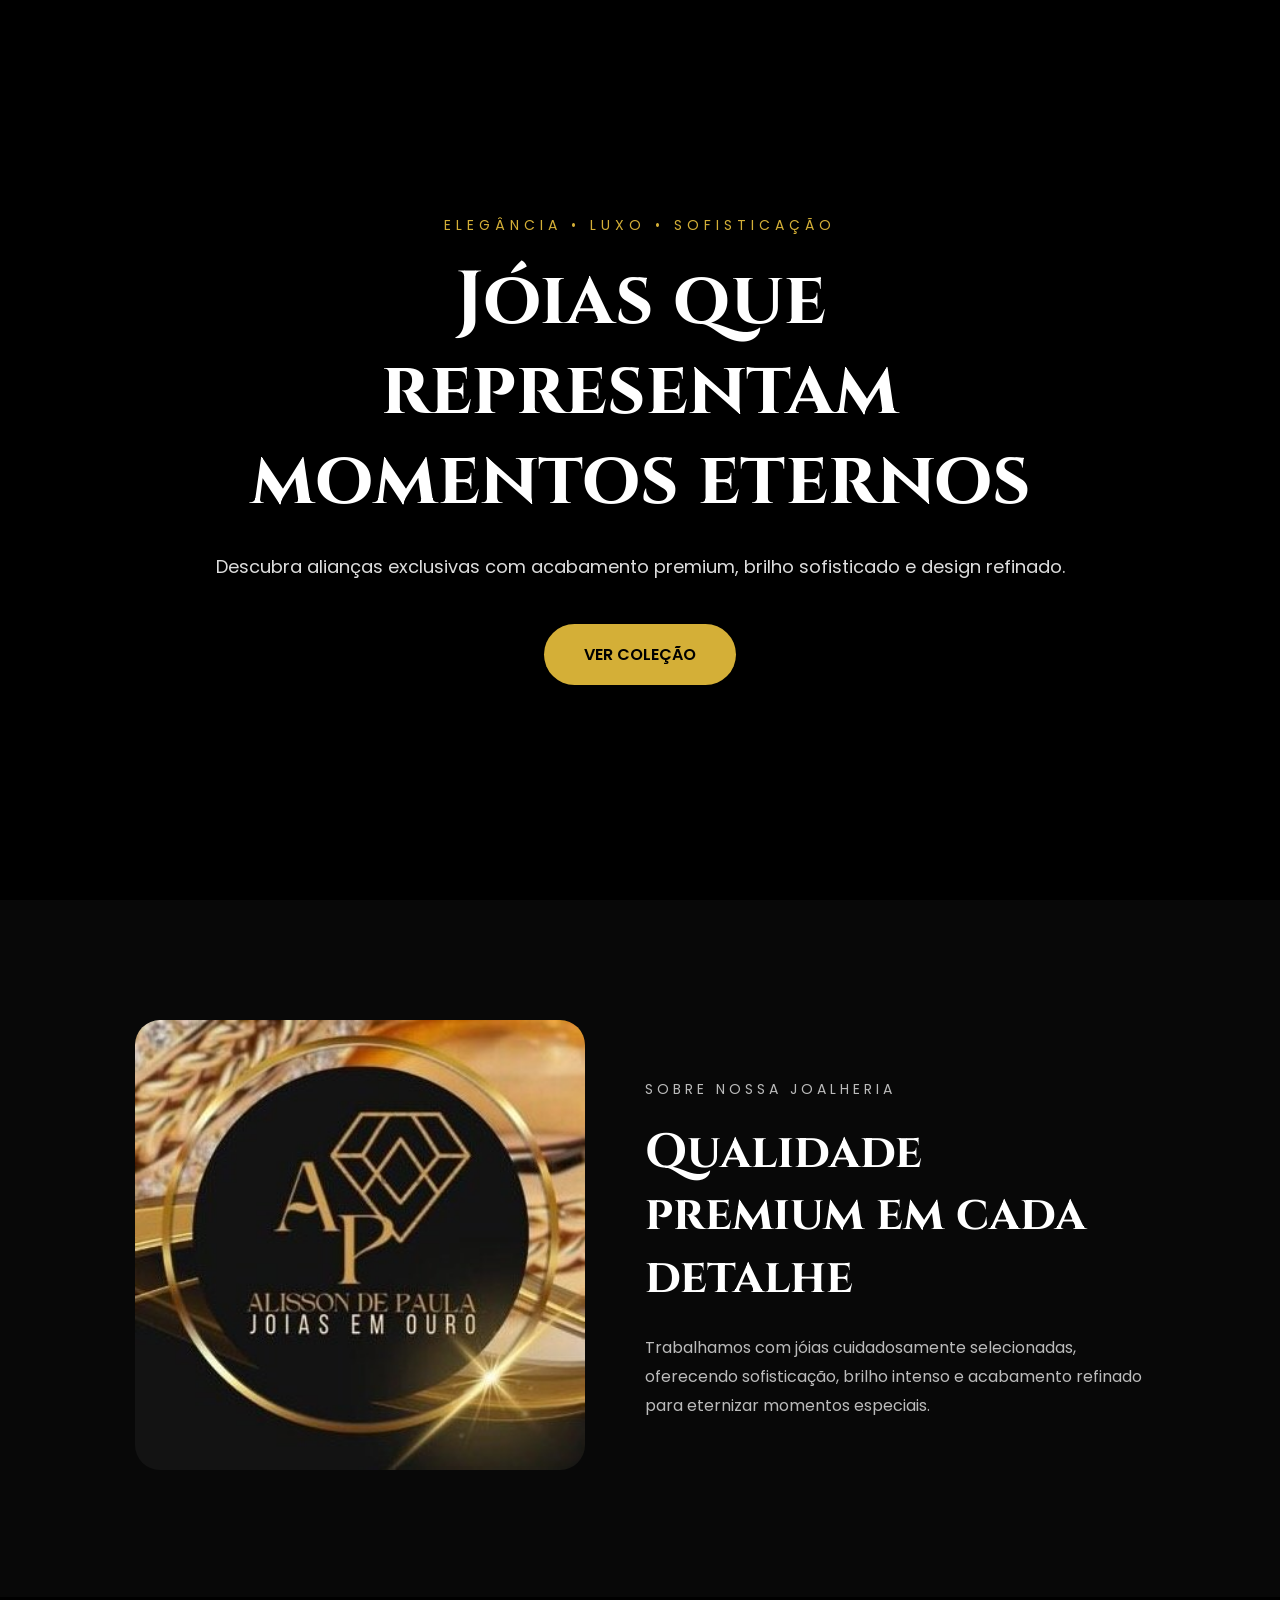
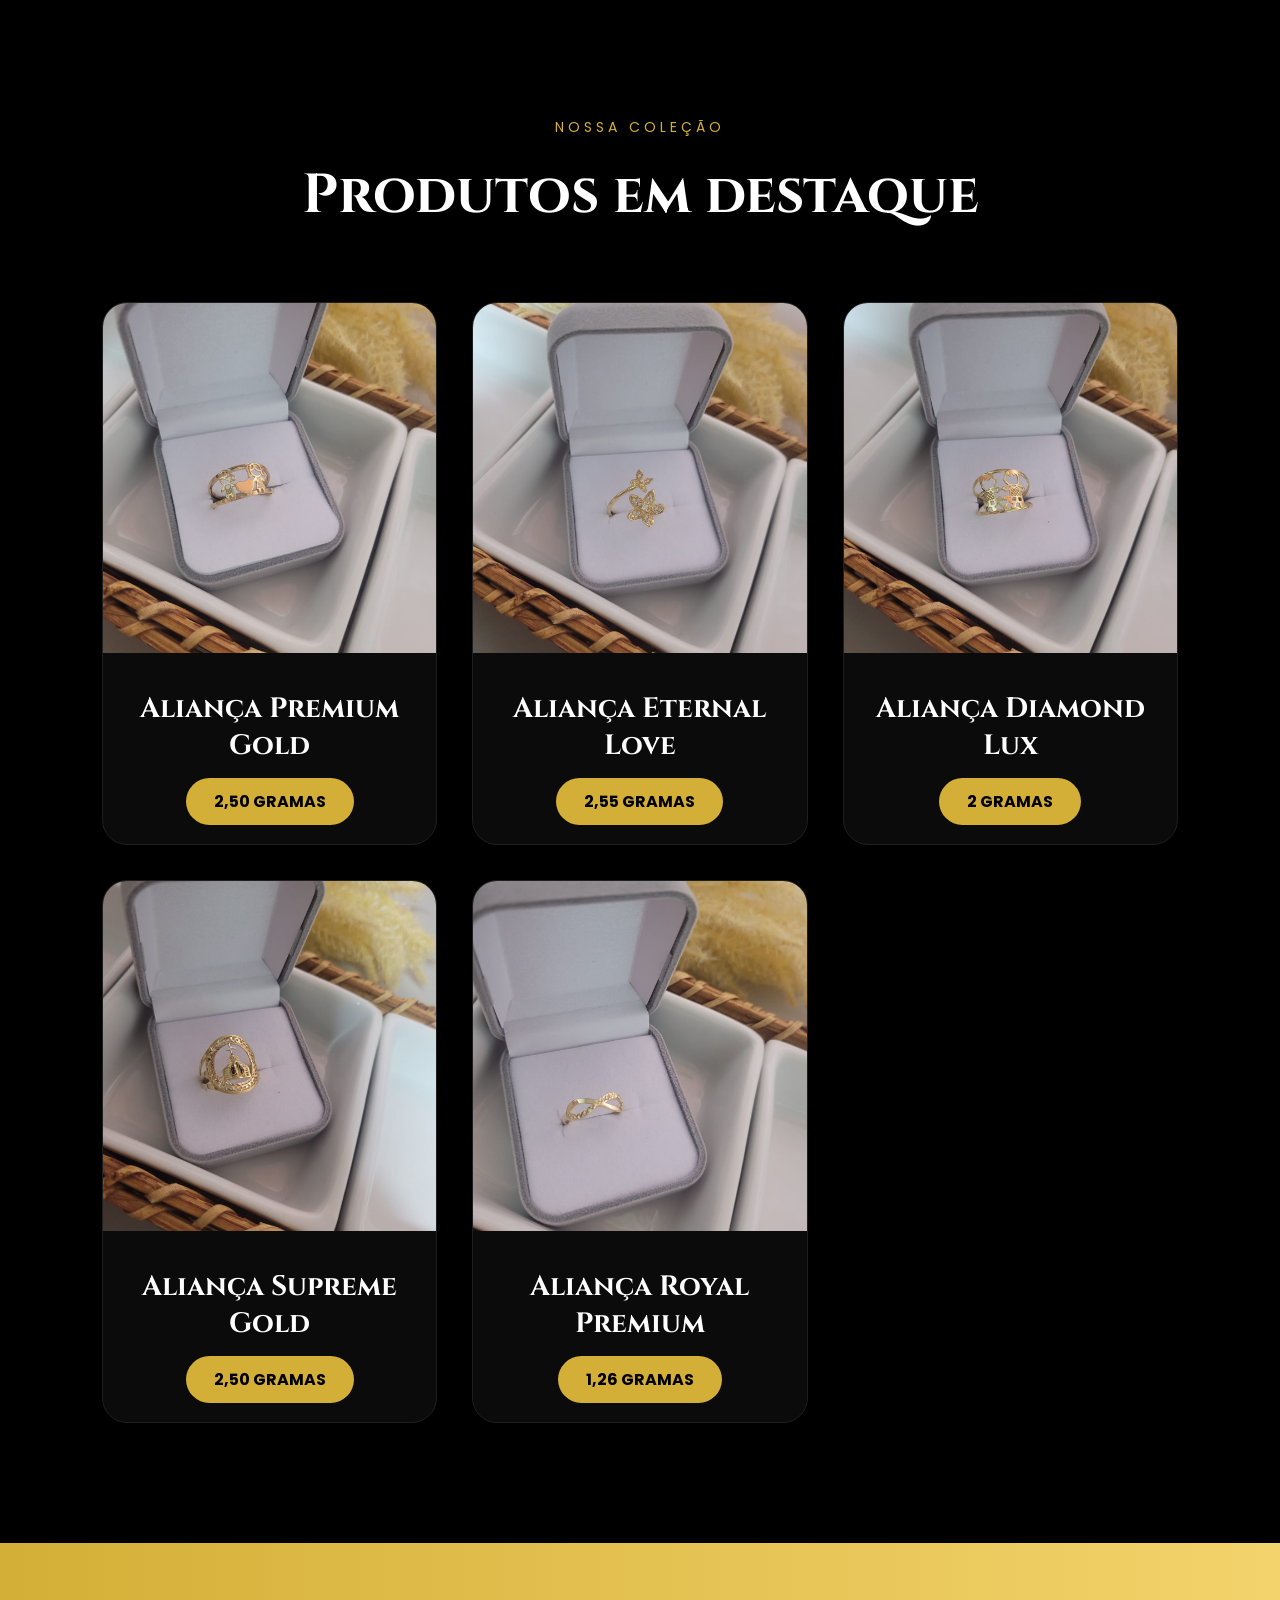
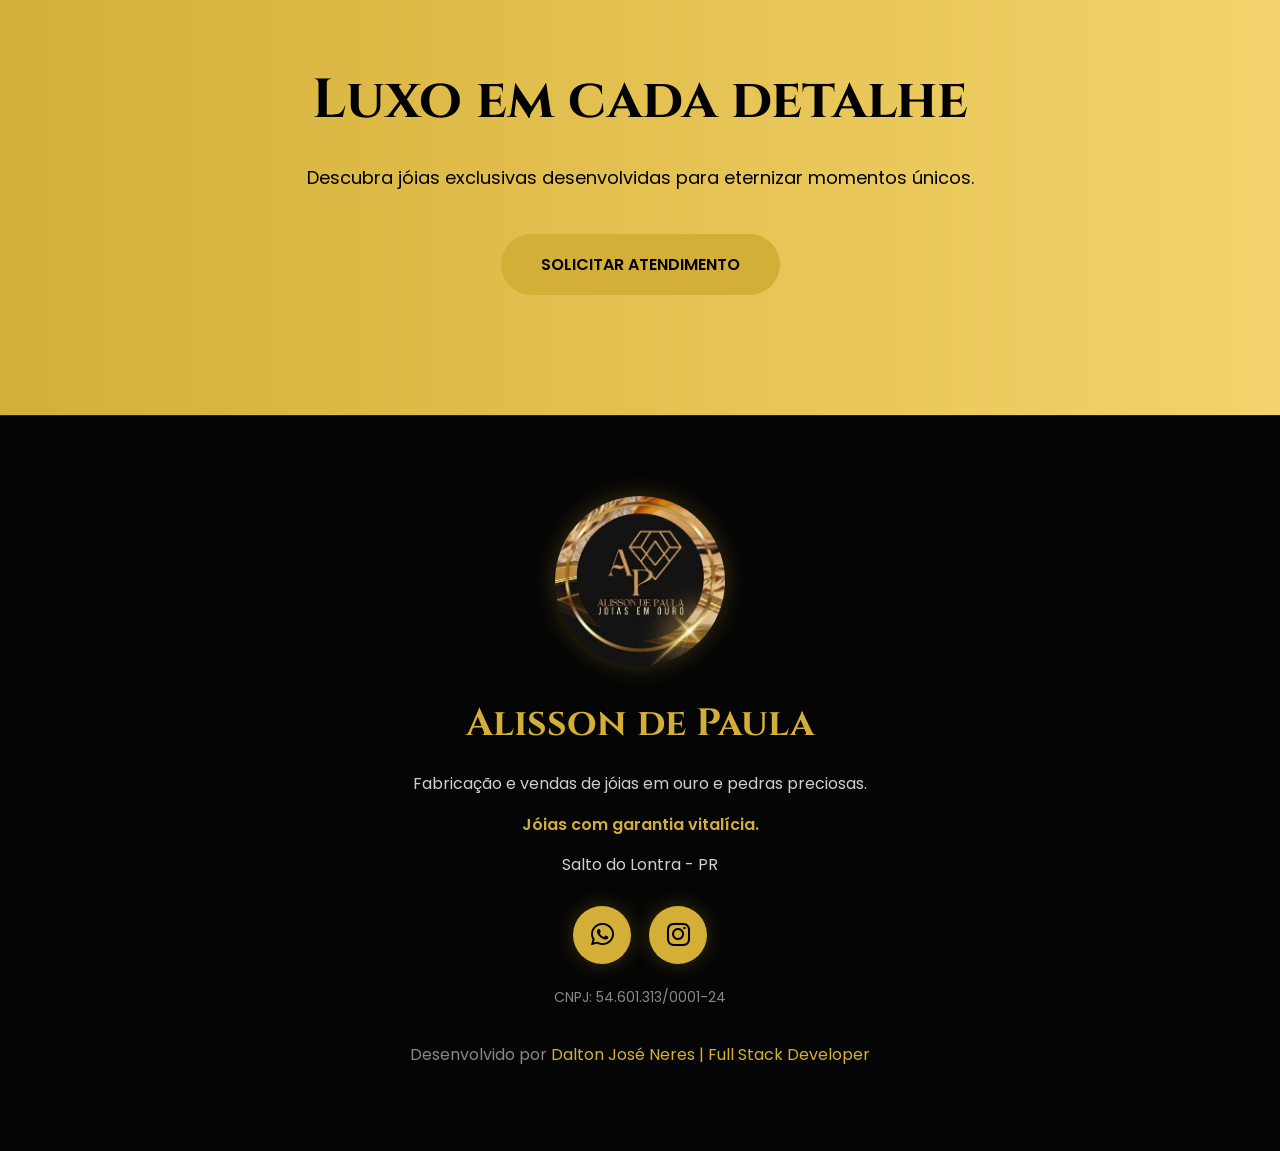
==== index.html @ ad0f2f2b "upload" ====
<!DOCTYPE html>
<html lang="pt-BR">

<head>
  <meta charset="UTF-8">
  <meta name="viewport" content="width=device-width, initial-scale=1.0">

  <title>Alisson de Paula | Jóias em Ouro</title>

  <link rel="stylesheet" href="style.css">

  <link rel="preconnect" href="https://fonts.googleapis.com">
  <link rel="preconnect" href="https://fonts.gstatic.com" crossorigin>

  <link href="https://fonts.googleapis.com/css2?family=Cinzel:wght@400;500;600;700&family=Poppins:wght@300;400;500;600&display=swap" rel="stylesheet">
</head>

<body>

  <!-- HERO -->
  <section class="hero">

    <div class="overlay"></div>

    <div class="hero-content">

      <p class="subtitle">
        ELEGÂNCIA • LUXO • SOFISTICAÇÃO
      </p>

      <h1>
        Jóias que representam
        momentos eternos
      </h1>

      <p class="description">
        Descubra alianças exclusivas com acabamento premium,
        brilho sofisticado e design refinado.
      </p>

      <a href="#produtos" class="btn">
        VER COLEÇÃO
      </a>

    </div>

  </section>

  <!-- SOBRE -->
  <section class="sobre">

    <div class="container">

      <div class="sobre-img">

        <img src="logo.jpg" alt="Joias" title="Joias">

      </div>

      <div class="sobre-text">

        <p class="mini-title">
          SOBRE NOSSA JOALHERIA
        </p>

        <h2>
          Qualidade premium
          em cada detalhe
        </h2>

        <p>
          Trabalhamos com jóias cuidadosamente selecionadas,
          oferecendo sofisticação, brilho intenso e acabamento refinado
          para eternizar momentos especiais.
        </p>

      </div>

    </div>

  </section>

<!-- PRODUTOS -->
<section class="produtos" id="produtos">

  <div class="title-center">

    <p class="mini-title">
      NOSSA COLEÇÃO
    </p>

    <h2>
      Produtos em destaque
    </h2>

  </div>

  <div class="cards">

    <!-- CARD 1 -->
    <div class="card">

      <!-- TROQUE A IMAGEM -->
      <img src="joia1.jpeg" alt="Joia 1" title="Joia 1">

      <div class="card-content">

        <h3>Aliança Premium Gold</h3>

        <span>2,50 GRAMAS</span>

      </div>

    </div>

    <!-- CARD 2 -->
    <div class="card">

      <!-- TROQUE A IMAGEM -->
      <img src="joia2.jpeg" alt="Joia 2" title="Joia 2">

      <div class="card-content">

        <h3>Aliança Eternal Love</h3>

        <span>2,55 GRAMAS</span>

      </div>

    </div>

    <!-- CARD 3 -->
    <div class="card">

      <!-- TROQUE A IMAGEM -->
      <img src="joia3.jpeg" alt="Joia 3" title="Joia 3">

      <div class="card-content">

        <h3>Aliança Diamond Lux</h3>

        <span>2 GRAMAS</span>

      </div>

    </div>

    <!-- CARD 4 -->
    <div class="card">

      <!-- TROQUE A IMAGEM -->
      <img src="joia4.jpeg" alt="Joia 4" title="Joia 4">

      <div class="card-content">

        <h3>Aliança Supreme Gold</h3>

        <span>2,50 GRAMAS</span>

      </div>

    </div>

    <!-- CARD 5 -->
    <div class="card">

      <!-- TROQUE A IMAGEM -->
      <img src="joia5.jpeg" alt="Joia 5" title="Joia 5">

      <div class="card-content">

        <h3>Aliança Royal Premium</h3>

        <span>1,26 GRAMAS</span>

      </div>

    </div>

  </div>

</section>

<!-- CTA -->
<section class="final">

  <h2>
    Luxo em cada detalhe
  </h2>

  <p>
    Descubra jóias exclusivas desenvolvidas para eternizar momentos únicos.
  </p>

  <a 
    href="https://wa.me/5546999253231?text=Olá,%20tudo%20bem?%20Vim%20do%20site%20e%20tenho%20interesse%20em%20ver%20quais%20as%20joias%20que%20você%20tem%20disponível."
    class="btn"
    target="_blank"
  >
    SOLICITAR ATENDIMENTO
  </a>

</section>

<!-- RODAPÉ -->
<footer class="footer">

  <div class="footer-content">

    <img 
      src="logo.jpg" 
      alt="Logo Alisson de Paula"
      title="Logo Alisson de Paula"
    >

    <h3>
      Alisson de Paula
    </h3>

    <p class="empresa">
      Fabricação e vendas de jóias em ouro e pedras preciosas.
    </p>

    <p class="garantia">
      Jóias com garantia vitalícia.
    </p>

    <p class="cidade">
      Salto do Lontra - PR
    </p>

<!-- TELEFONE + INSTAGRAM -->
<div class="social">

  <!-- WHATSAPP -->
  <a 
    href="https://wa.me/5546999253231?text=Olá,%20tudo%20bem?%20Vim%20do%20site%20e%20tenho%20interesse%20em%20ver%20quais%20as%20joias%20que%20você%20tem%20disponível."
    target="_blank"
    class="whatsapp"
    title="WhatsApp"
  >
    <i class="fa-brands fa-whatsapp"></i>
  </a>

  <!-- INSTAGRAM -->
  <a 
    href="https://instagram.com/"
    target="_blank"
    class="instagram"
    title="Instagram"
  >
    <i class="fa-brands fa-instagram"></i>
  </a>

</div>

    <p class="cnpj">
      CNPJ: 54.601.313/0001-24
    </p>

    <!-- DESENVOLVEDOR -->
    <p class="developer">
      Desenvolvido por
      <a 
        href="https://linkneres.vercel.app/"
        target="_blank"
      >
        Dalton José Neres | Full Stack Developer
      </a>
    </p>

  </div>

</footer>

<!-- FONT AWESOME -->
<link
  rel="stylesheet"
  href="https://cdnjs.cloudflare.com/ajax/libs/font-awesome/6.5.1/css/all.min.css"
/>

</body>

</html>
---- style.css ----
*{
  margin:0;
  padding:0;
  box-sizing:border-box;
}

html{
  scroll-behavior:smooth;
}

body{
  background:#000;
  color:#fff;
  font-family:'Poppins', sans-serif;
}

/* HERO */

.hero{
  height:100vh;
  background:url('https://images.unsplash.com/photo-1515562141207-7a88fb7ce338?q=80&w=1600&auto=format&fit=crop') center/cover no-repeat;
  position:relative;
  display:flex;
  align-items:center;
  justify-content:center;
  text-align:center;
  padding:20px;
}

.overlay{
  position:absolute;
  inset:0;
  background:rgba(0,0,0,0.70);
}

.hero-content{
  position:relative;
  z-index:2;
  max-width:900px;
}

.subtitle{
  color:#d4af37;
  letter-spacing:5px;
  margin-bottom:20px;
  font-size:14px;
}

.hero h1{
  font-family:'Cinzel', serif;
  font-size:75px;
  line-height:1.2;
  margin-bottom:25px;
}

.description{
  color:#ddd;
  font-size:18px;
  line-height:1.8;
  margin-bottom:40px;
}

.btn{
  display:inline-block;
  background:#d4af37;
  color:#000;
  text-decoration:none;
  padding:18px 40px;
  border-radius:50px;
  font-weight:600;
  transition:0.3s;
}

.btn:hover{
  transform:translateY(-5px);
}

/* SOBRE */

.sobre{
  padding:120px 8%;
  background:#080808;
}

.container{
  display:flex;
  align-items:center;
  justify-content:center;
  gap:60px;
  flex-wrap:wrap;
}

.sobre-img img{
  width:450px;
  border-radius:25px;
}

.sobre-text{
  max-width:500px;
}

.mini-title{
  color:#d4af37;
  letter-spacing:4px;
  margin-bottom:20px;
  font-size:14px;
}

.sobre-text h2{
  font-family:'Cinzel', serif;
  font-size:48px;
  margin-bottom:25px;
  line-height:1.3;
}

.sobre-text p{
  color:#bbb;
  line-height:1.8;
}

/* PRODUTOS */

.produtos{
  padding:120px 8%;
}

.title-center{
  text-align:center;
  margin-bottom:70px;
}

.title-center h2{
  font-family:'Cinzel', serif;
  font-size:55px;
}

.cards{
  display:grid;
  grid-template-columns:repeat(auto-fit,minmax(300px,1fr));
  gap:35px;
}

.card{
  background:#0b0b0b;
  border:1px solid #1f1f1f;
  border-radius:25px;
  overflow:hidden;
  transition:0.4s;
}

.card:hover{
  transform:translateY(-10px);
}

.card img{
  width:100%;
  height:350px;
  object-fit:cover;
}

.card-content{
  padding:30px;
  text-align:center;
}

.card-content h3{
  font-family:'Cinzel', serif;
  font-size:28px;
  margin-bottom:25px;
}

.card-content span{
  background:#d4af37;
  color:#000;
  padding:12px 28px;
  border-radius:50px;
  font-weight:700;
}

/* CTA FINAL */

.final{
  padding:120px 8%;
  text-align:center;
  background:linear-gradient(to right,#d4af37,#f3d36b);
  color:#000;
}

.final h2{
  font-family:'Cinzel', serif;
  font-size:55px;
  margin-bottom:25px;
}

.final p{
  max-width:700px;
  margin:0 auto 40px;
  font-size:18px;
  line-height:1.8;
}

/* FOOTER */

.footer{
  background:#050505;
  padding:80px 20px;
  border-top:1px solid #1f1f1f;
  text-align:center;
}

.footer-content{
  max-width:700px;
  margin:0 auto;
}

.footer img{
  width:170px;
  margin-bottom:25px;
  border-radius:50%;
  box-shadow:0 0 25px rgba(212,175,55,0.25);
}

.footer h3{
  font-family:'Cinzel', serif;
  font-size:38px;
  color:#d4af37;
  margin-bottom:20px;
}

.footer p{
  color:#cfcfcf;
  line-height:1.9;
  font-size:16px;
}

.footer .empresa{
  max-width:500px;
  margin:0 auto 10px;
}

.footer .garantia{
  color:#d4af37;
  font-weight:600;
}

.footer .cidade{
  margin-top:10px;
}

.footer .cnpj{
  margin-top:20px;
  color:#888;
  font-size:14px;
}

/* TELEFONE */

.telefone{
  margin-top:12px;
  color:#d4af37 !important;
  font-weight:600;
  font-size:17px;
}

/* REDES SOCIAIS */

.social{
  margin-top:25px;
  display:flex;
  justify-content:center;
  gap:18px;
}

.social a{
  width:58px;
  height:58px;
  border-radius:50%;
  background:#d4af37;
  color:#000;
  display:flex;
  align-items:center;
  justify-content:center;
  text-decoration:none;
  font-size:26px;
  transition:0.3s;
  box-shadow:0 0 20px rgba(212,175,55,0.25);
}

.social a:hover{
  transform:translateY(-6px) scale(1.05);
}

/* DEVELOPER */

.developer{
  margin-top:30px;
  font-size:14px;
  color:#888 !important;
}

.developer a{
  color:#d4af37;
  text-decoration:none;
  transition:0.3s;
}

.developer a:hover{
  opacity:0.8;
}

/* RESPONSIVO */

@media(max-width:768px){

  .hero h1{
    font-size:45px;
  }

  .title-center h2,
  .sobre-text h2,
  .final h2{
    font-size:38px;
  }

  .sobre-img img{
    width:100%;
  }

}

/* ===================================
   ANIMAÇÕES
=================================== */

.hero-content{
  animation:fadeUp 1.2s ease;
}

.sobre-img{
  animation:fadeLeft 1.2s ease;
}

.sobre-text{
  animation:fadeRight 1.2s ease;
}

.card{
  opacity:0;
  transform:translateY(50px);
  animation:cardAnimation 1s ease forwards;
}

/* DELAY ENTRE OS CARDS */

.card:nth-child(1){
  animation-delay:0.2s;
}

.card:nth-child(2){
  animation-delay:0.4s;
}

.card:nth-child(3){
  animation-delay:0.6s;
}

.card:nth-child(4){
  animation-delay:0.8s;
}

.card:nth-child(5){
  animation-delay:1s;
}

.footer-content{
  animation:fadeUp 1.5s ease;
}

/* KEYFRAMES */

@keyframes fadeUp{

  from{
    opacity:0;
    transform:translateY(50px);
  }

  to{
    opacity:1;
    transform:translateY(0);
  }

}

@keyframes fadeLeft{

  from{
    opacity:0;
    transform:translateX(-80px);
  }

  to{
    opacity:1;
    transform:translateX(0);
  }

}

@keyframes fadeRight{

  from{
    opacity:0;
    transform:translateX(80px);
  }

  to{
    opacity:1;
    transform:translateX(0);
  }

}

@keyframes cardAnimation{

  to{
    opacity:1;
    transform:translateY(0);
  }

}
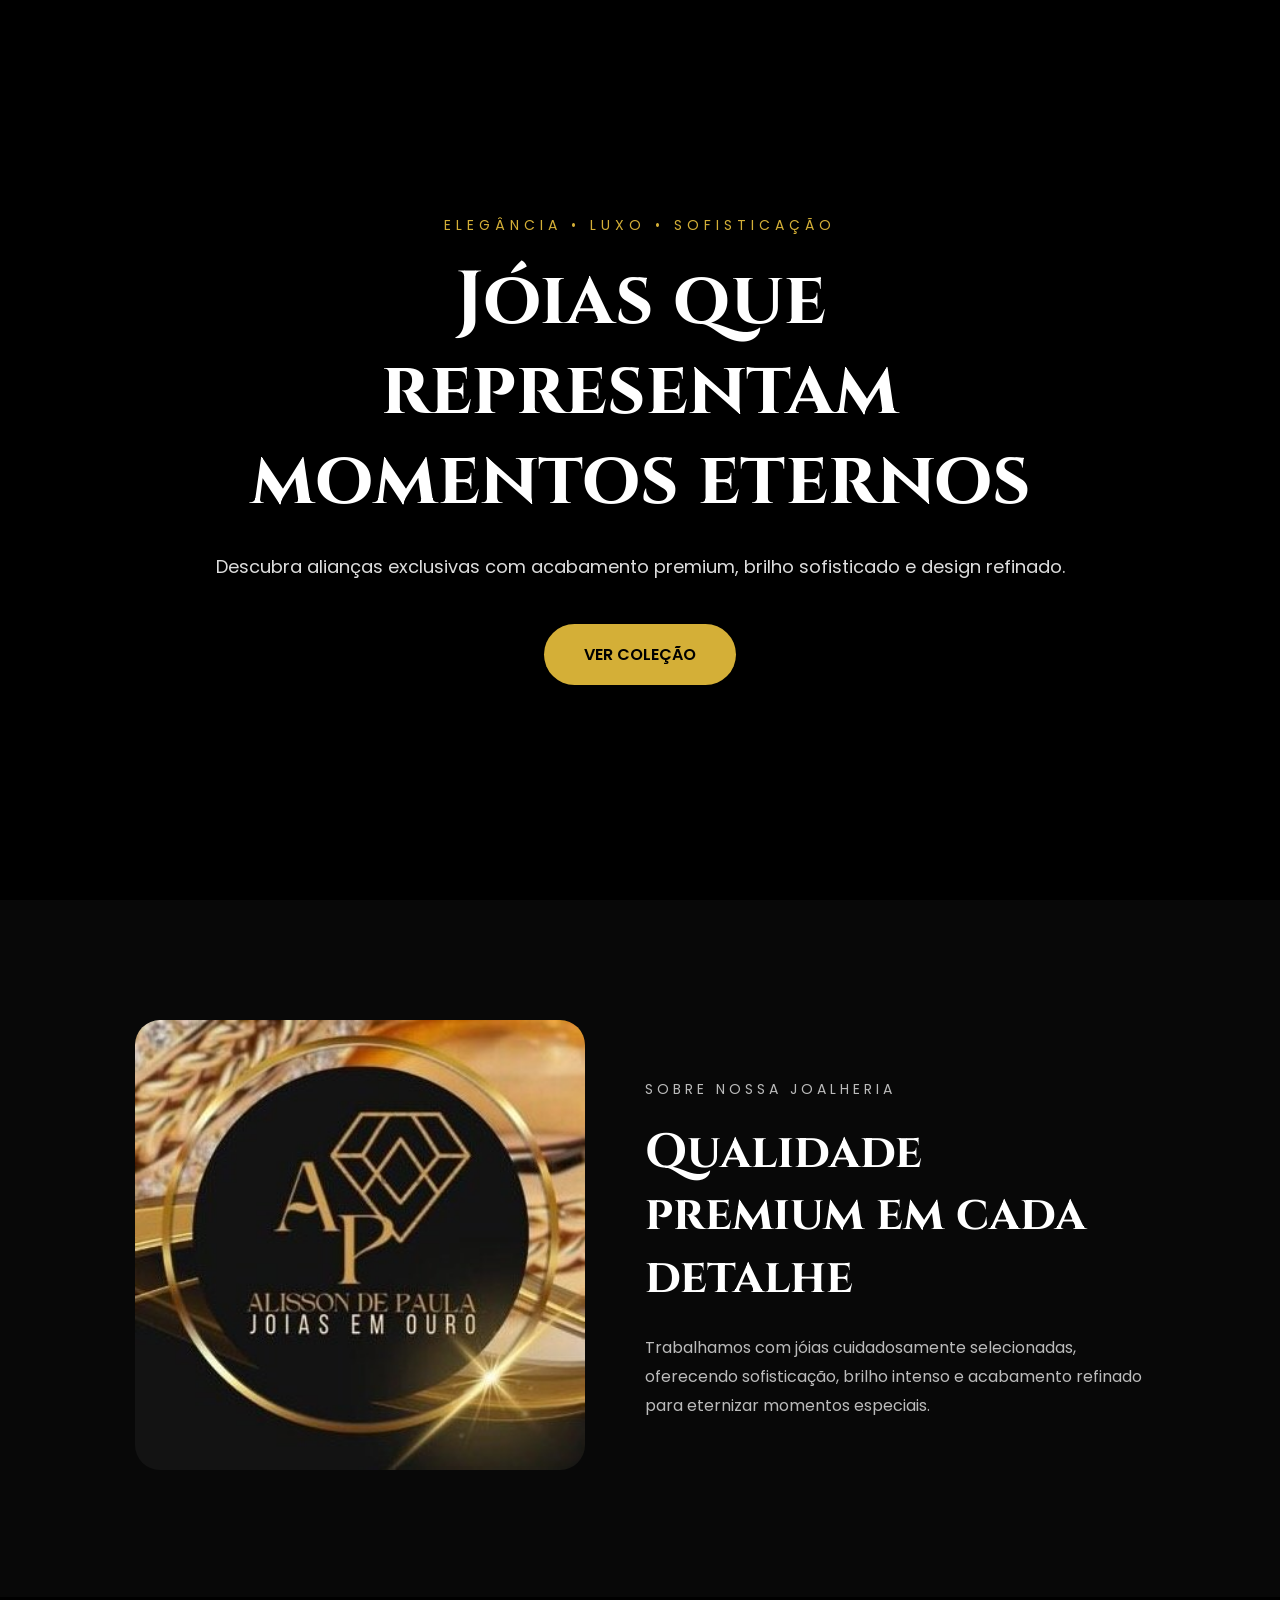
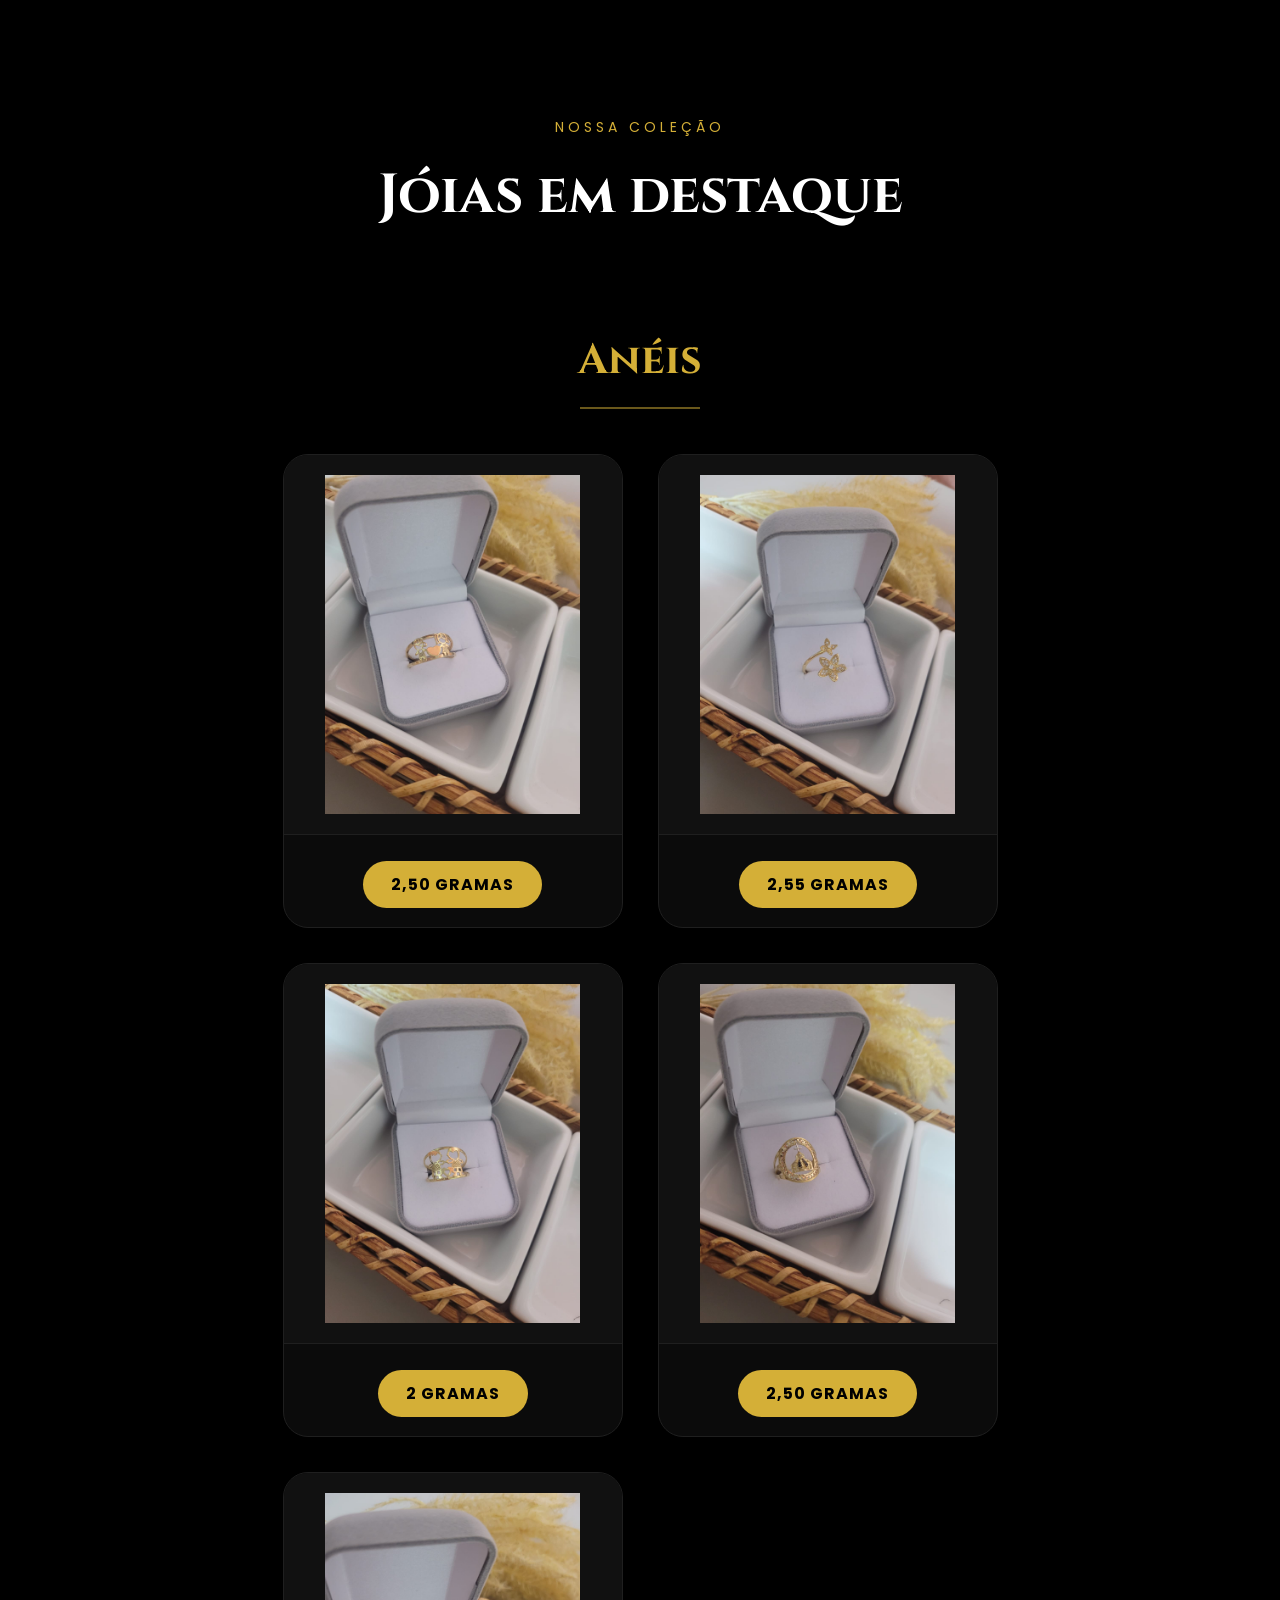
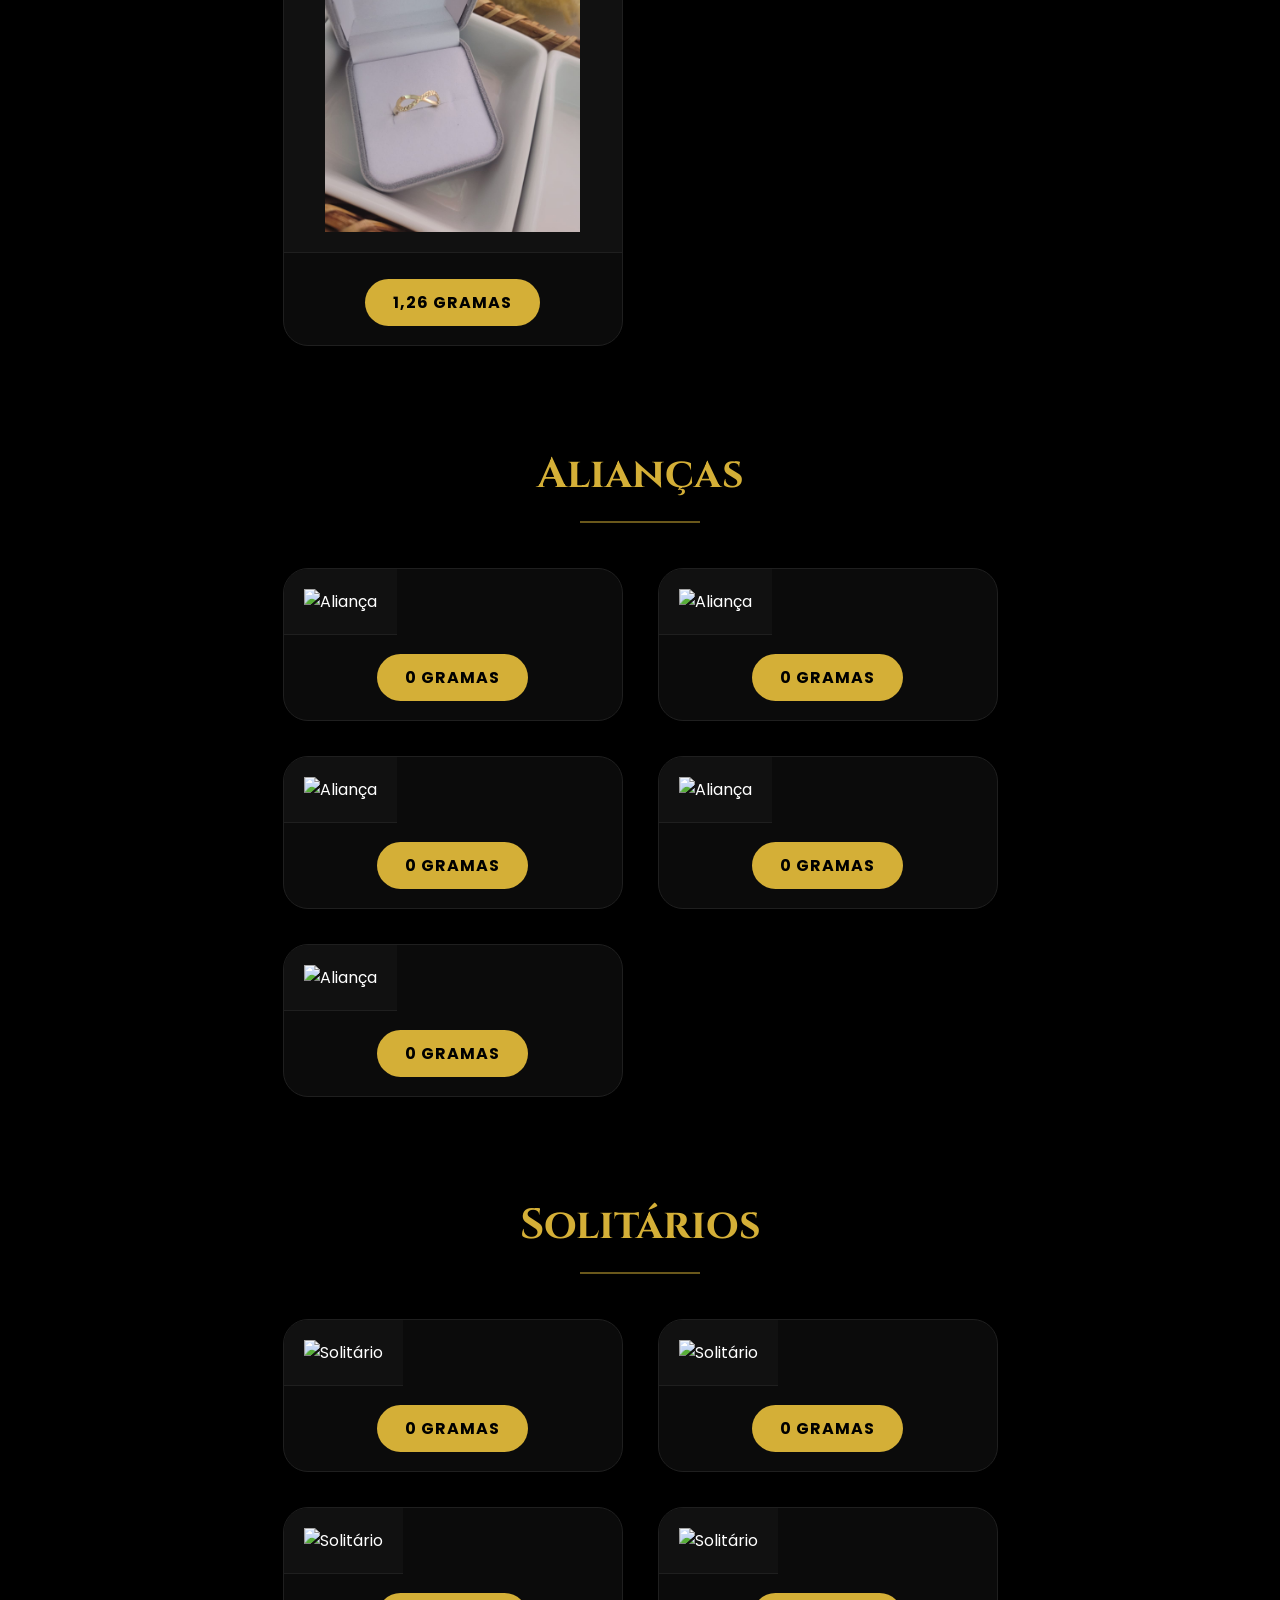
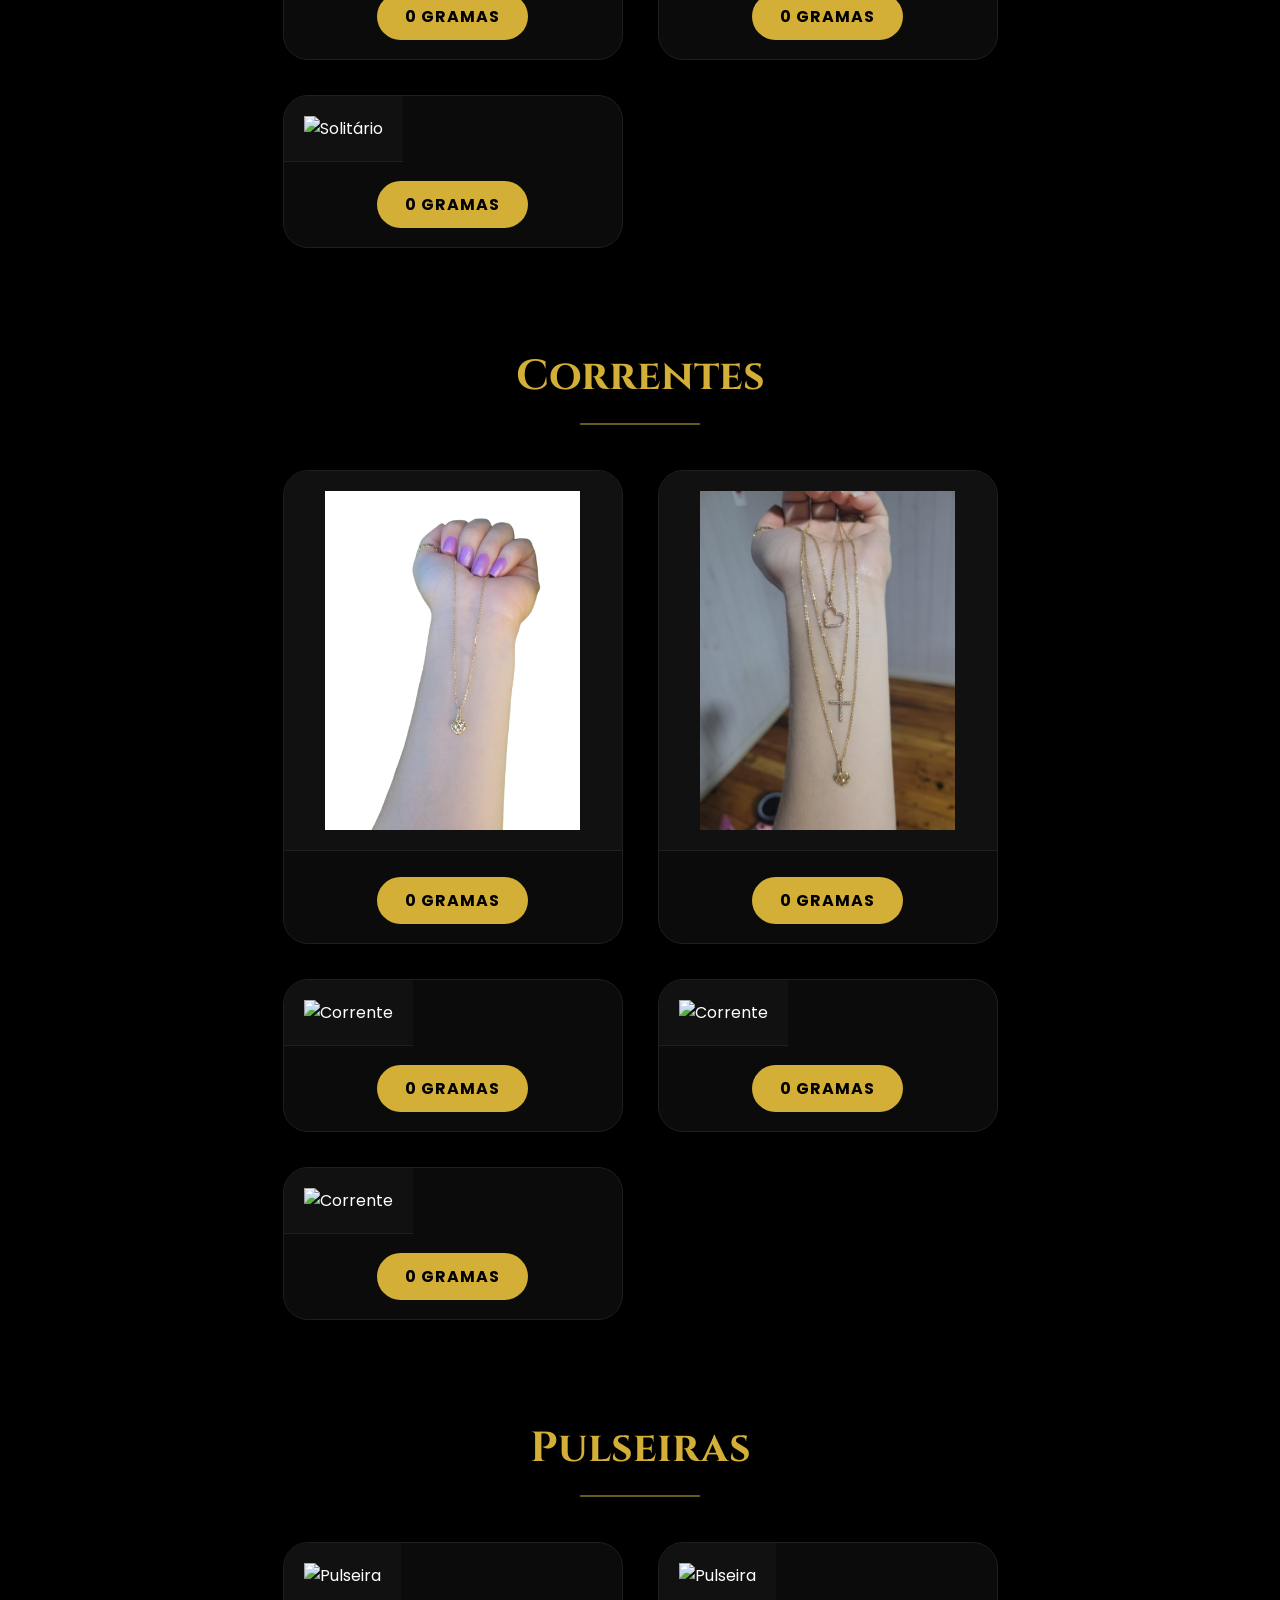
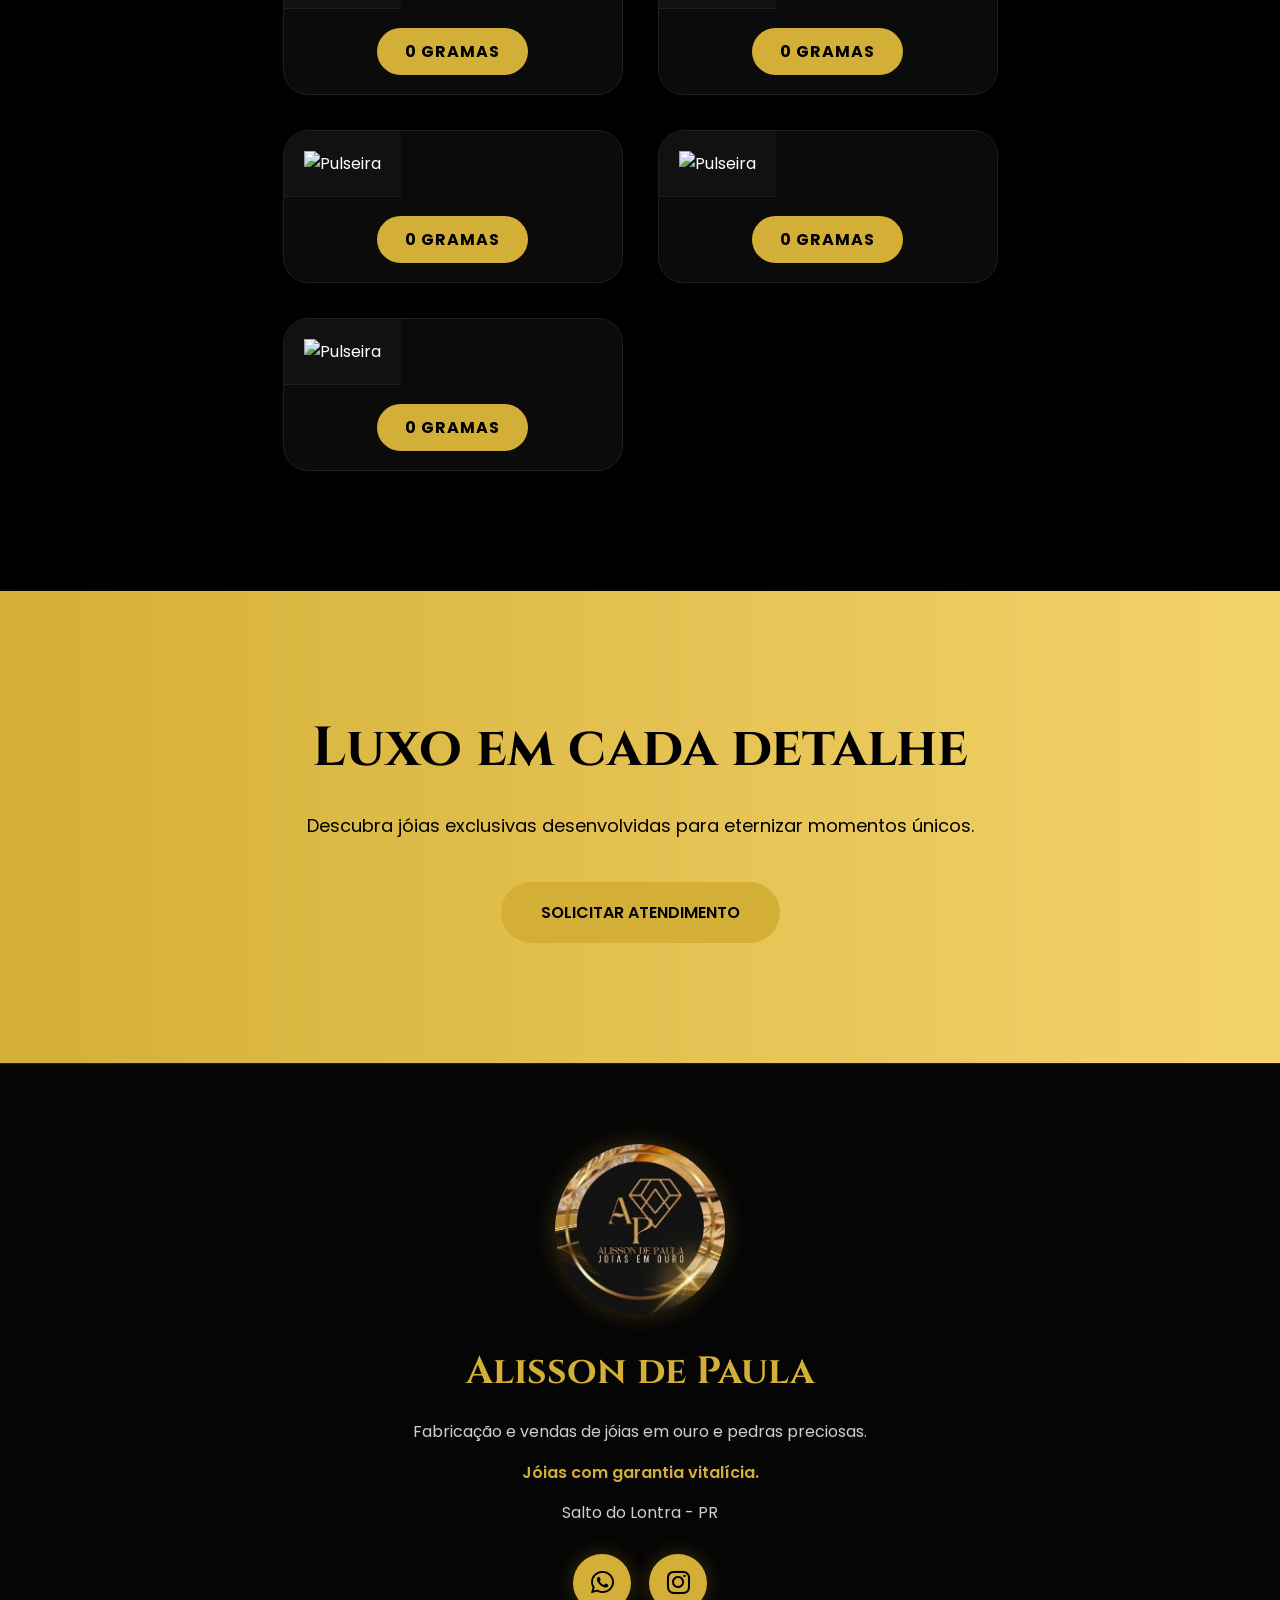
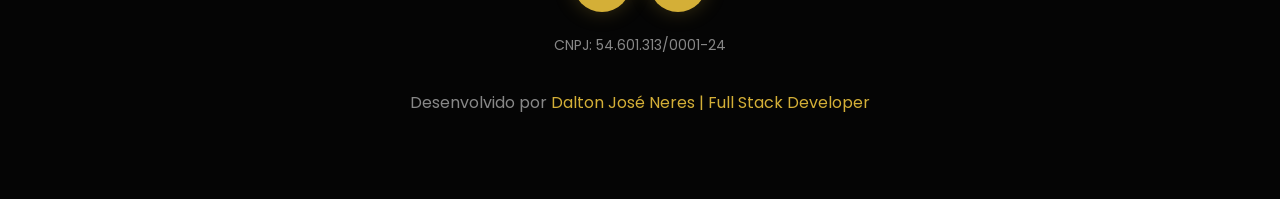
==== commit 8129096a: "upload" ====
--- a/index.html
+++ b/index.html
@@ -90,88 +90,334 @@
     </p>
 
     <h2>
-      Produtos em destaque
+      Jóias em destaque
     </h2>
 
   </div>
 
-  <div class="cards">
-
-    <!-- CARD 1 -->
-    <div class="card">
-
-      <!-- TROQUE A IMAGEM -->
-      <img src="joia1.jpeg" alt="Joia 1" title="Joia 1">
-
-      <div class="card-content">
-
-        <h3>Aliança Premium Gold</h3>
-
-        <span>2,50 GRAMAS</span>
-
-      </div>
-
-    </div>
-
-    <!-- CARD 2 -->
-    <div class="card">
-
-      <!-- TROQUE A IMAGEM -->
-      <img src="joia2.jpeg" alt="Joia 2" title="Joia 2">
-
-      <div class="card-content">
-
-        <h3>Aliança Eternal Love</h3>
-
-        <span>2,55 GRAMAS</span>
-
-      </div>
-
-    </div>
-
-    <!-- CARD 3 -->
-    <div class="card">
-
-      <!-- TROQUE A IMAGEM -->
-      <img src="joia3.jpeg" alt="Joia 3" title="Joia 3">
-
-      <div class="card-content">
-
-        <h3>Aliança Diamond Lux</h3>
-
-        <span>2 GRAMAS</span>
-
-      </div>
-
-    </div>
-
-    <!-- CARD 4 -->
-    <div class="card">
-
-      <!-- TROQUE A IMAGEM -->
-      <img src="joia4.jpeg" alt="Joia 4" title="Joia 4">
-
-      <div class="card-content">
-
-        <h3>Aliança Supreme Gold</h3>
-
-        <span>2,50 GRAMAS</span>
-
-      </div>
-
-    </div>
-
-    <!-- CARD 5 -->
-    <div class="card">
-
-      <!-- TROQUE A IMAGEM -->
-      <img src="joia5.jpeg" alt="Joia 5" title="Joia 5">
-
-      <div class="card-content">
-
-        <h3>Aliança Royal Premium</h3>
-
-        <span>1,26 GRAMAS</span>
+  <!-- =========================
+       ANÉIS
+  ========================== -->
+
+  <div class="categoria">
+
+    <h3 class="categoria-title">
+      Anéis
+    </h3>
+
+    <div class="cards">
+
+      <div class="card">
+
+        <img src="imgs/anel/anel1.jpeg" alt="Anel" title="Anel">
+
+        <div class="card-content">
+          <span>2,50 GRAMAS</span>
+        </div>
+
+      </div>
+
+      <div class="card">
+
+        <img src="imgs/anel/anel2.jpeg" alt="Anel" title="Anel">
+
+        <div class="card-content">
+          <span>2,55 GRAMAS</span>
+        </div>
+
+      </div>
+
+      <div class="card">
+
+        <img src="imgs/anel/anel3.jpeg" alt="Anel" title="Anel">
+
+        <div class="card-content">
+          <span>2 GRAMAS</span>
+        </div>
+
+      </div>
+
+      <div class="card">
+
+        <img src="imgs/anel/anel4.jpeg" alt="Anel" title="Anel">
+
+        <div class="card-content">
+          <span>2,50 GRAMAS</span>
+        </div>
+
+      </div>
+
+      <div class="card">
+
+        <img src="imgs/anel/anel5.jpeg" alt="Anel" title="Anel">
+
+        <div class="card-content">
+          <span>1,26 GRAMAS</span>
+        </div>
+
+      </div>
+
+    </div>
+
+  </div>
+
+    <!-- =========================
+       ALIANÇAS
+  ========================== -->
+
+  <div class="categoria">
+
+    <h3 class="categoria-title">
+      Alianças
+    </h3>
+
+    <div class="cards">
+
+      <div class="card">
+
+        <img src="alianca1.jpeg" alt="Aliança" title="Aliança">
+
+        <div class="card-content">
+          <span>0 GRAMAS</span>
+        </div>
+
+      </div>
+
+      <div class="card">
+
+        <img src="alianca2.jpeg" alt="Aliança" title="Aliança">
+
+        <div class="card-content">
+          <span>0 GRAMAS</span>
+        </div>
+
+      </div>
+
+      <div class="card">
+
+        <img src="alianca3.jpeg" alt="Aliança" title="Aliança">
+
+        <div class="card-content">
+          <span>0 GRAMAS</span>
+        </div>
+
+      </div>
+
+      <div class="card">
+
+        <img src="alianca4.jpeg" alt="Aliança" title="Aliança">
+
+        <div class="card-content">
+          <span>0 GRAMAS</span>
+        </div>
+
+      </div>
+
+      <div class="card">
+
+        <img src="alianca5.jpeg" alt="Aliança" title="Aliança">
+
+        <div class="card-content">
+          <span>0 GRAMAS</span>
+        </div>
+
+      </div>
+
+    </div>
+
+  </div>
+
+  <!-- =========================
+       SOLITÁRIOS
+  ========================== -->
+
+  <div class="categoria">
+
+    <h3 class="categoria-title">
+      Solitários
+    </h3>
+
+    <div class="cards">
+
+      <div class="card">
+
+        <img src="solitario1.jpeg" alt="Solitário" title="Solitário">
+
+        <div class="card-content">
+          <span>0 GRAMAS</span>
+        </div>
+
+      </div>
+
+      <div class="card">
+
+        <img src="solitario2.jpeg" alt="Solitário" title="Solitário">
+
+        <div class="card-content">
+          <span>0 GRAMAS</span>
+        </div>
+
+      </div>
+
+      <div class="card">
+
+        <img src="solitario3.jpeg" alt="Solitário" title="Solitário">
+
+        <div class="card-content">
+          <span>0 GRAMAS</span>
+        </div>
+
+      </div>
+
+      <div class="card">
+
+        <img src="solitario4.jpeg" alt="Solitário" title="Solitário">
+
+        <div class="card-content">
+          <span>0 GRAMAS</span>
+        </div>
+
+      </div>
+
+      <div class="card">
+
+        <img src="solitario5.jpeg" alt="Solitário" title="Solitário">
+
+        <div class="card-content">
+          <span>0 GRAMAS</span>
+        </div>
+
+      </div>
+
+    </div>
+
+  </div>
+
+  <!-- =========================
+       CORRENTES
+  ========================== -->
+
+  <div class="categoria">
+
+    <h3 class="categoria-title">
+      Correntes
+    </h3>
+
+    <div class="cards">
+
+      <div class="card">
+
+        <img src="imgs/corrente/corrente1.png" alt="Corrente" title="Corrente">
+
+        <div class="card-content">
+          <span>0 GRAMAS</span>
+        </div>
+
+      </div>
+
+      <div class="card">
+
+        <img src="imgs/corrente/corrente2.jpeg" alt="Corrente" title="Corrente">
+
+        <div class="card-content">
+          <span>0 GRAMAS</span>
+        </div>
+
+      </div>
+
+      <div class="card">
+
+        <img src="imgs/corrente/corrente3.jpeg" alt="Corrente" title="Corrente">
+
+        <div class="card-content">
+          <span>0 GRAMAS</span>
+        </div>
+
+      </div>
+
+      <div class="card">
+
+        <img src="imgs/corrente/corrente4.jpeg" alt="Corrente" title="Corrente">
+
+        <div class="card-content">
+          <span>0 GRAMAS</span>
+        </div>
+
+      </div>
+
+      <div class="card">
+
+        <img src="imgs/corrente/corrente5.jpeg" alt="Corrente" title="Corrente">
+
+        <div class="card-content">
+          <span>0 GRAMAS</span>
+        </div>
+
+      </div>
+
+    </div>
+
+  </div>
+
+  <!-- =========================
+       PULSEIRAS
+  ========================== -->
+
+  <div class="categoria">
+
+    <h3 class="categoria-title">
+      Pulseiras
+    </h3>
+
+    <div class="cards">
+
+      <div class="card">
+
+        <img src="pulseira1.jpeg" alt="Pulseira" title="Pulseira">
+
+        <div class="card-content">
+          <span>0 GRAMAS</span>
+        </div>
+
+      </div>
+
+      <div class="card">
+
+        <img src="pulseira2.jpeg" alt="Pulseira" title="Pulseira">
+
+        <div class="card-content">
+          <span>0 GRAMAS</span>
+        </div>
+
+      </div>
+
+      <div class="card">
+
+        <img src="pulseira3.jpeg" alt="Pulseira" title="Pulseira">
+
+        <div class="card-content">
+          <span>0 GRAMAS</span>
+        </div>
+
+      </div>
+
+      <div class="card">
+
+        <img src="pulseira4.jpeg" alt="Pulseira" title="Pulseira">
+
+        <div class="card-content">
+          <span>0 GRAMAS</span>
+        </div>
+
+      </div>
+
+      <div class="card">
+
+        <img src="pulseira5.jpeg" alt="Pulseira" title="Pulseira">
+
+        <div class="card-content">
+          <span>0 GRAMAS</span>
+        </div>
 
       </div>
 
--- a/style.css
+++ b/style.css
@@ -118,7 +118,9 @@
   line-height:1.8;
 }
 
-/* PRODUTOS */
+/* ===================================
+   PRODUTOS
+=================================== */
 
 .produtos{
   padding:120px 8%;
@@ -134,29 +136,44 @@
   font-size:55px;
 }
 
+/* GRID DOS CARDS */
+
 .cards{
   display:grid;
-  grid-template-columns:repeat(auto-fit,minmax(300px,1fr));
+  grid-template-columns:repeat(auto-fit,minmax(340px,340px));
+  justify-content:center;
   gap:35px;
 }
 
+/* CARD */
+
 .card{
+  width:340px;
   background:#0b0b0b;
   border:1px solid #1f1f1f;
   border-radius:25px;
   overflow:hidden;
   transition:0.4s;
+  box-shadow:0 0 25px rgba(0,0,0,0.35);
 }
 
 .card:hover{
   transform:translateY(-10px);
-}
+  border-color:#d4af37;
+}
+
+/* IMAGEM */
 
 .card img{
   width:100%;
-  height:350px;
-  object-fit:cover;
-}
+  height:380px;
+  object-fit:contain;
+  background:#111;
+  padding:20px;
+  border-bottom:1px solid #1f1f1f;
+}
+
+/* CONTEÚDO */
 
 .card-content{
   padding:30px;
@@ -175,6 +192,34 @@
   padding:12px 28px;
   border-radius:50px;
   font-weight:700;
+  letter-spacing:1px;
+}
+
+/* ===================================
+   CATEGORIAS
+=================================== */
+
+.categoria{
+  margin-top:100px;
+}
+
+.categoria-title{
+  font-family:'Cinzel', serif;
+  font-size:42px;
+  color:#d4af37;
+  margin-bottom:45px;
+  text-align:center;
+  position:relative;
+}
+
+.categoria-title::after{
+  content:'';
+  width:120px;
+  height:2px;
+  background:#d4af37;
+  display:block;
+  margin:18px auto 0;
+  opacity:0.5;
 }
 
 /* CTA FINAL */
@@ -329,6 +374,36 @@
 }
 
 /* ===================================
+   RESPONSIVIDADE
+=================================== */
+
+@media(max-width:768px){
+
+  .cards{
+    grid-template-columns:1fr;
+  }
+
+  .card{
+    width:100%;
+    max-width:340px;
+    margin:0 auto;
+  }
+
+  .card img{
+    height:320px;
+  }
+
+  .title-center h2{
+    font-size:40px;
+  }
+
+  .categoria-title{
+    font-size:32px;
+  }
+
+}
+
+/* ===================================
    ANIMAÇÕES
 =================================== */
 
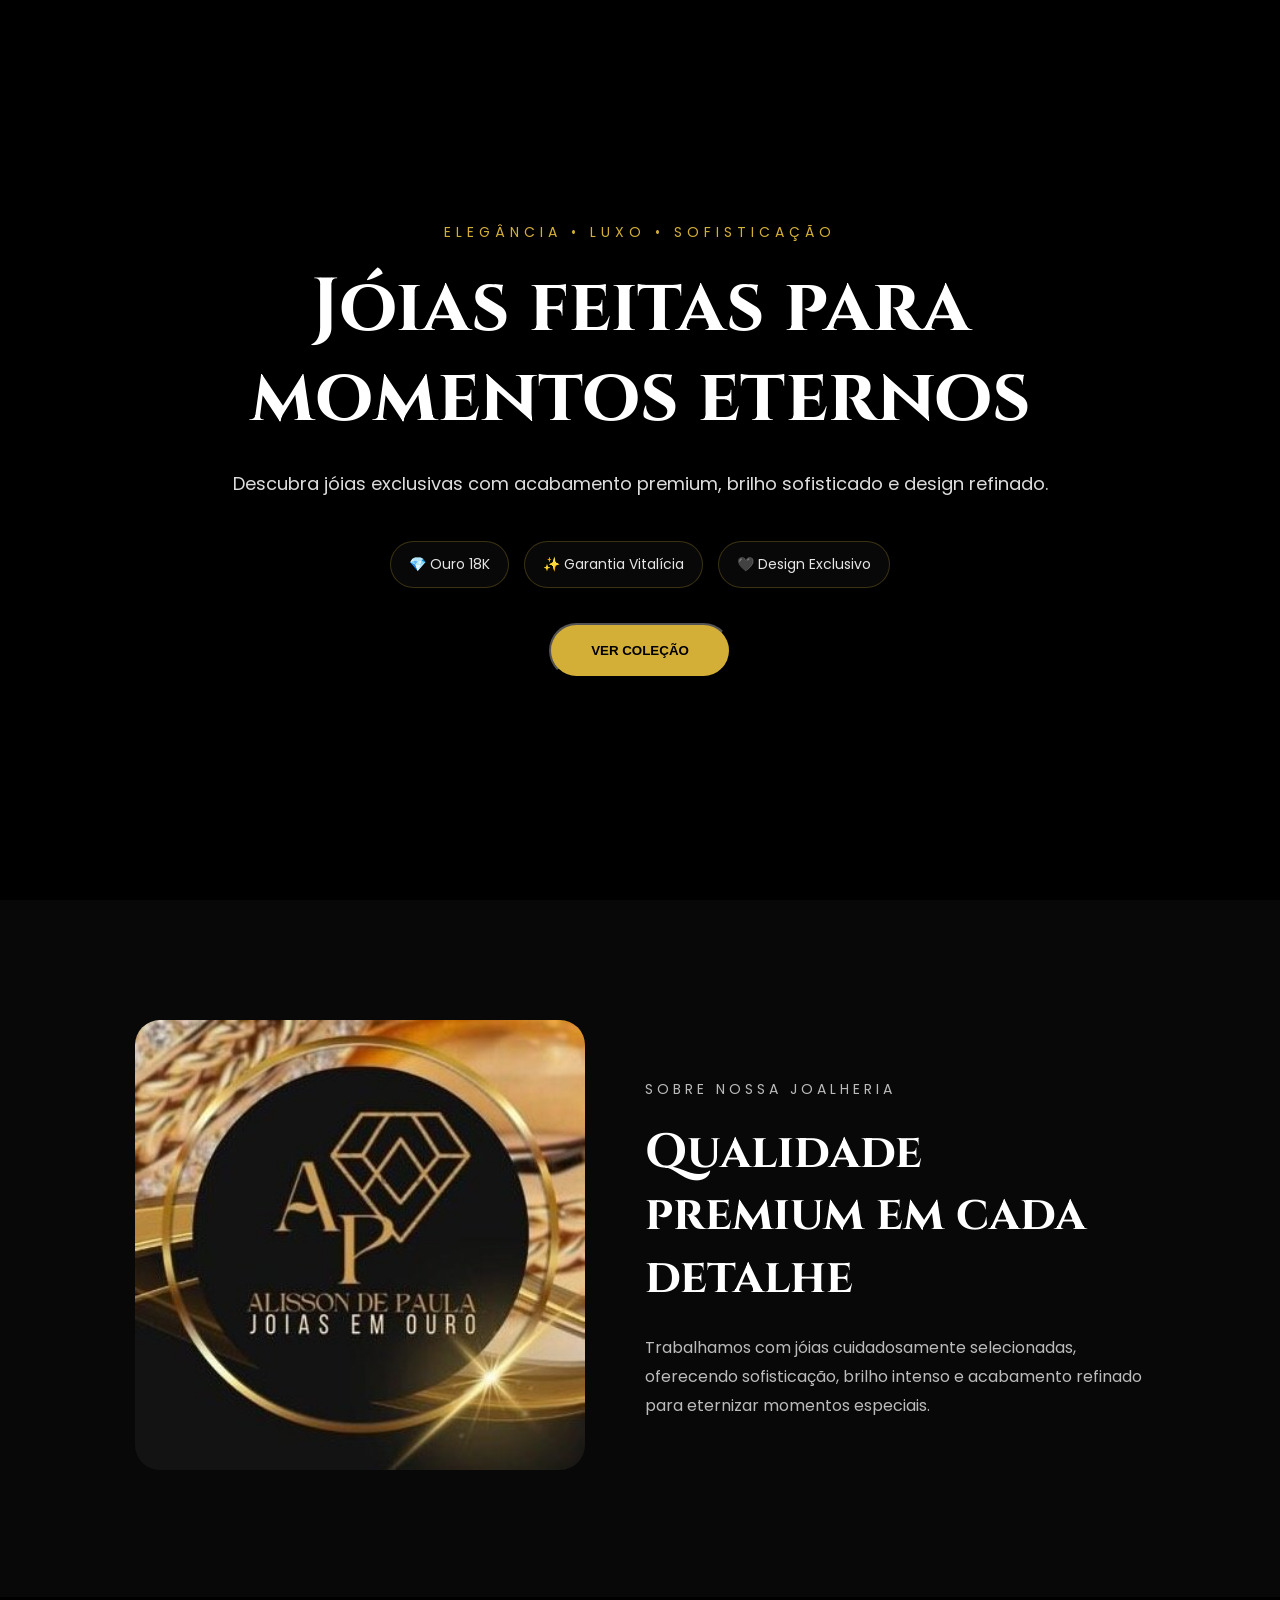
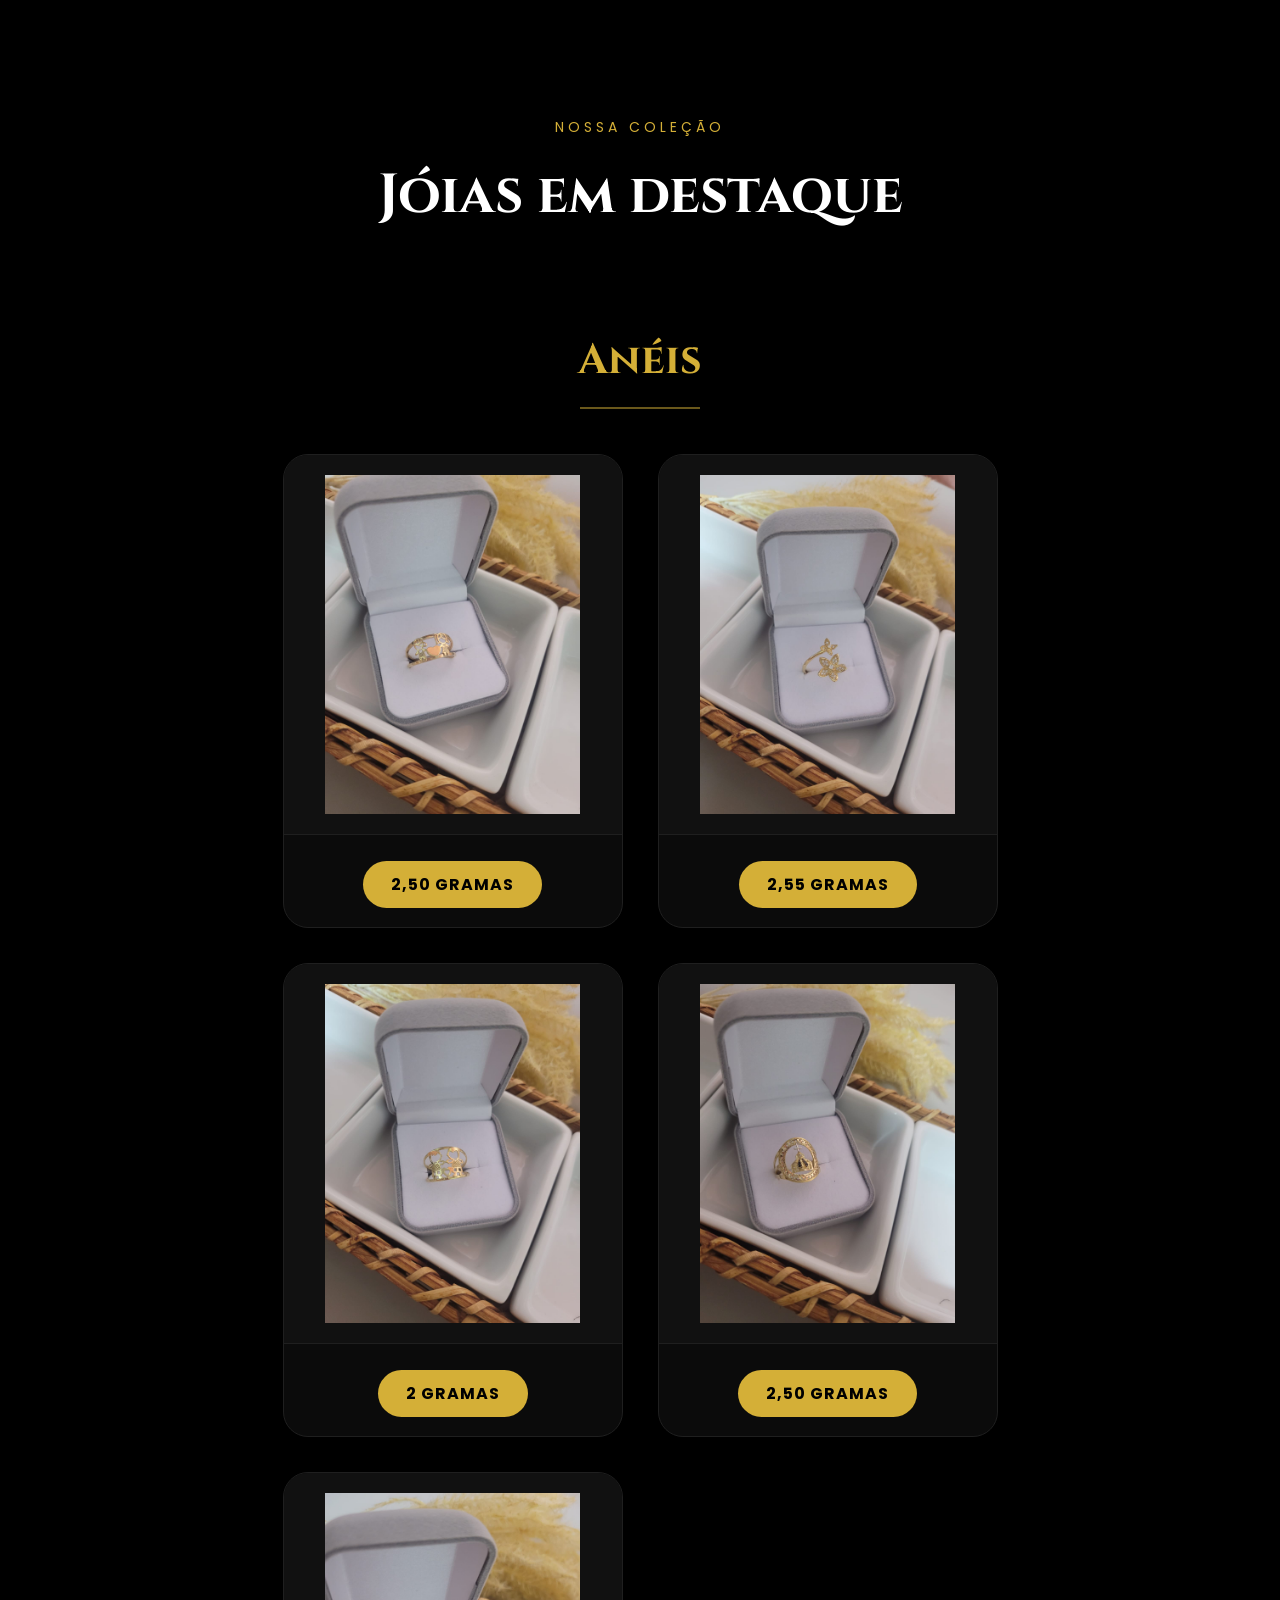
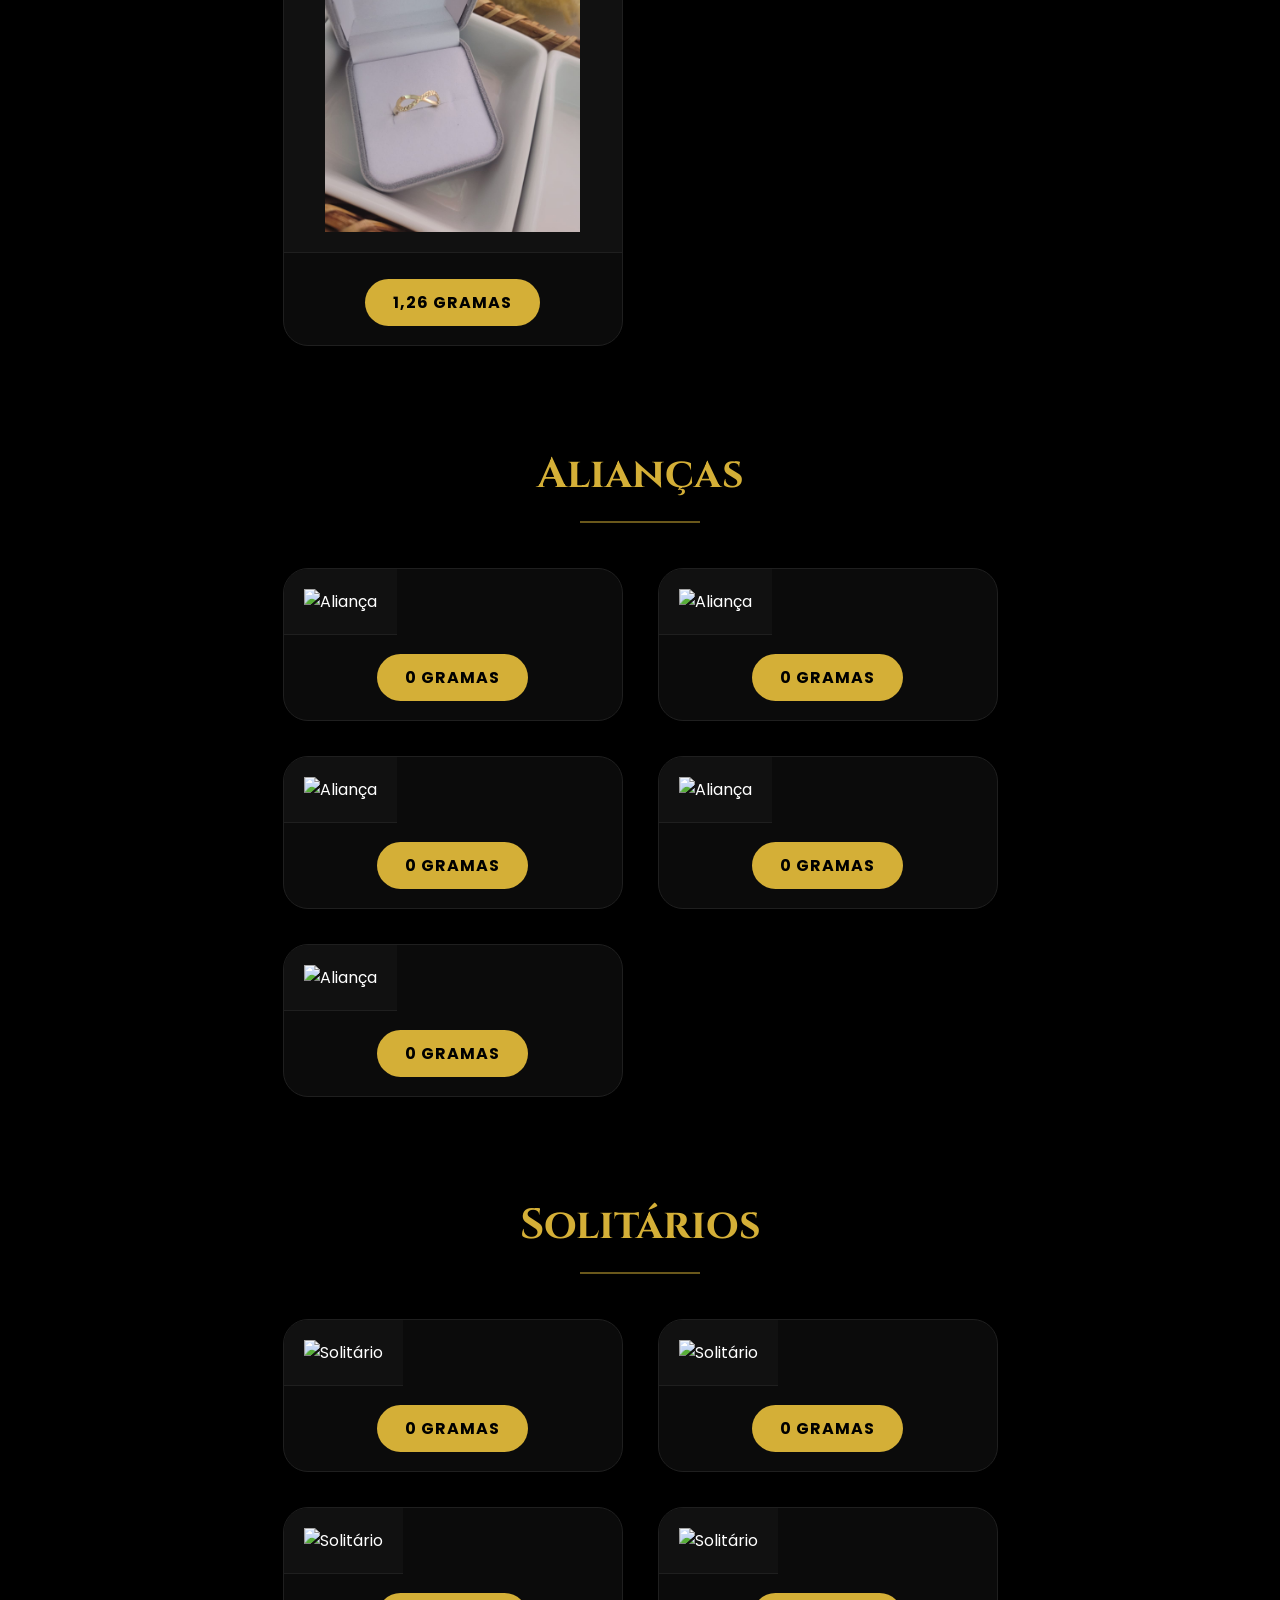
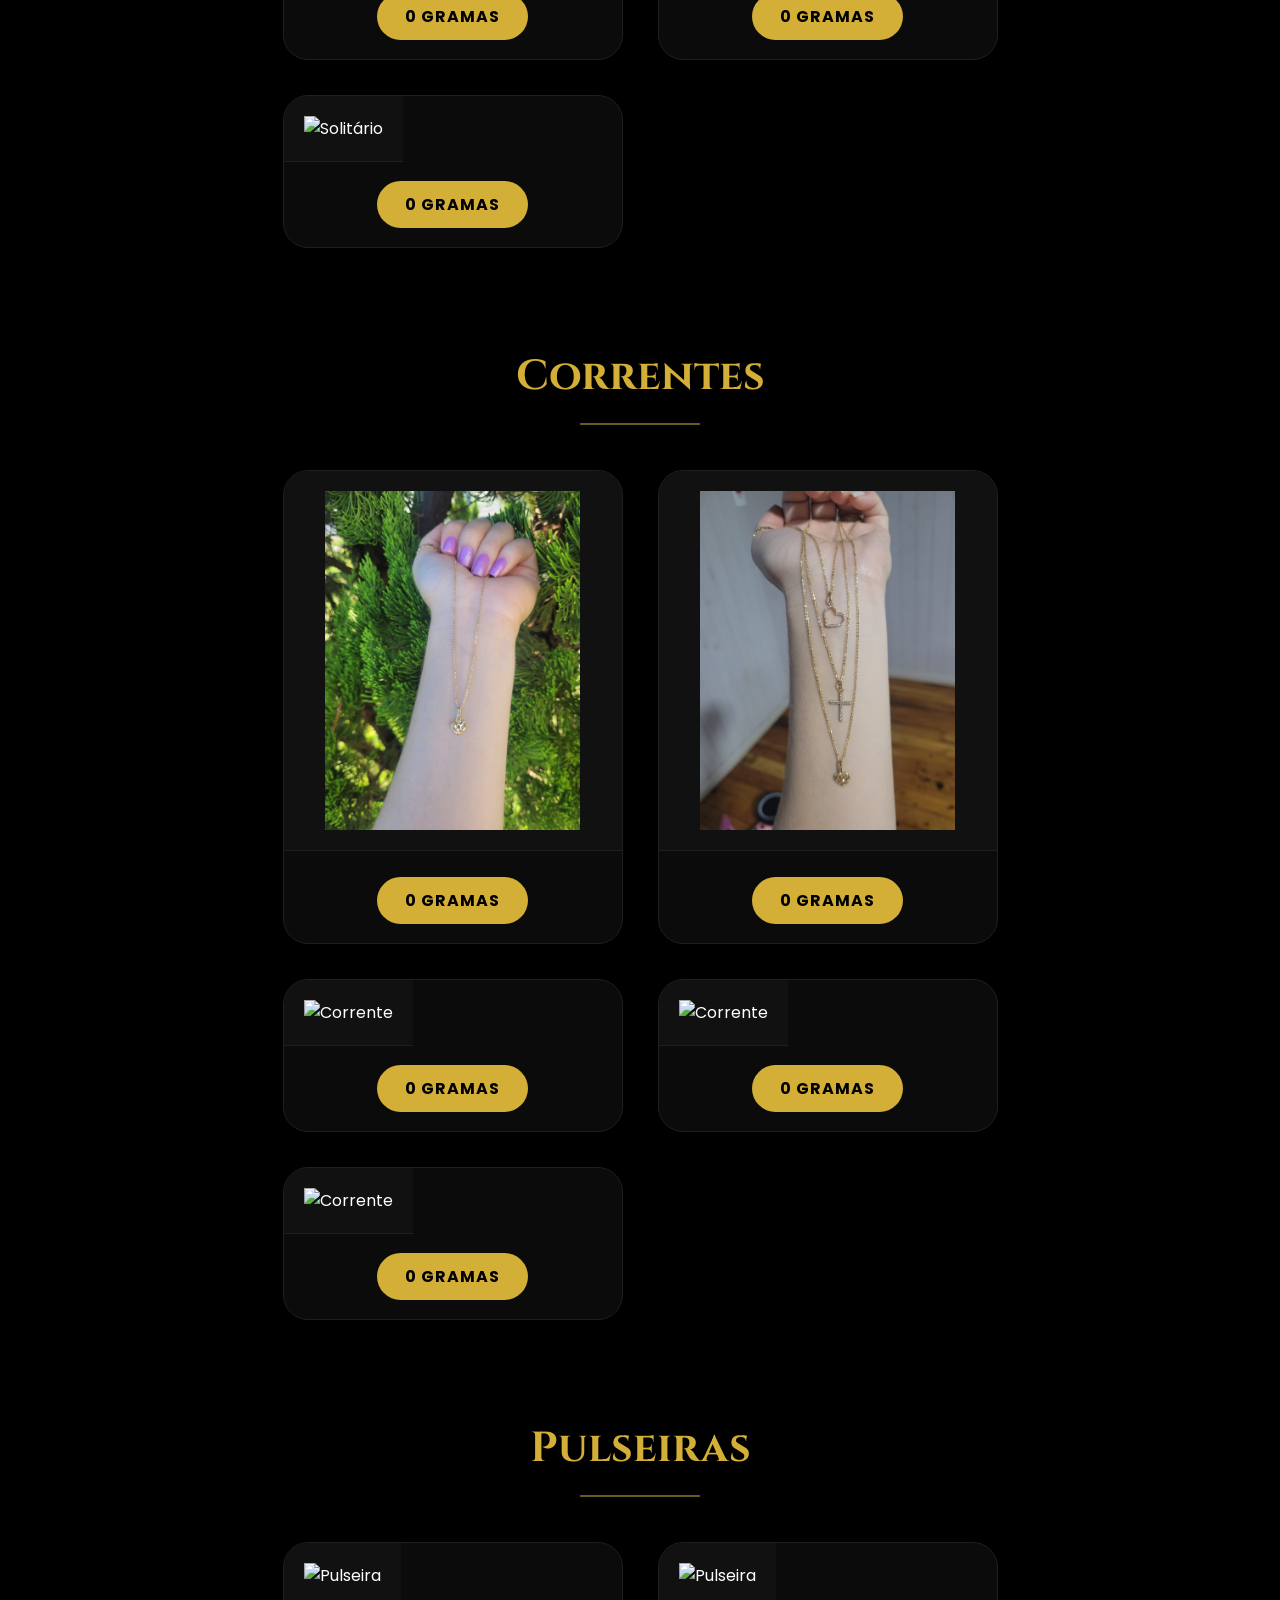
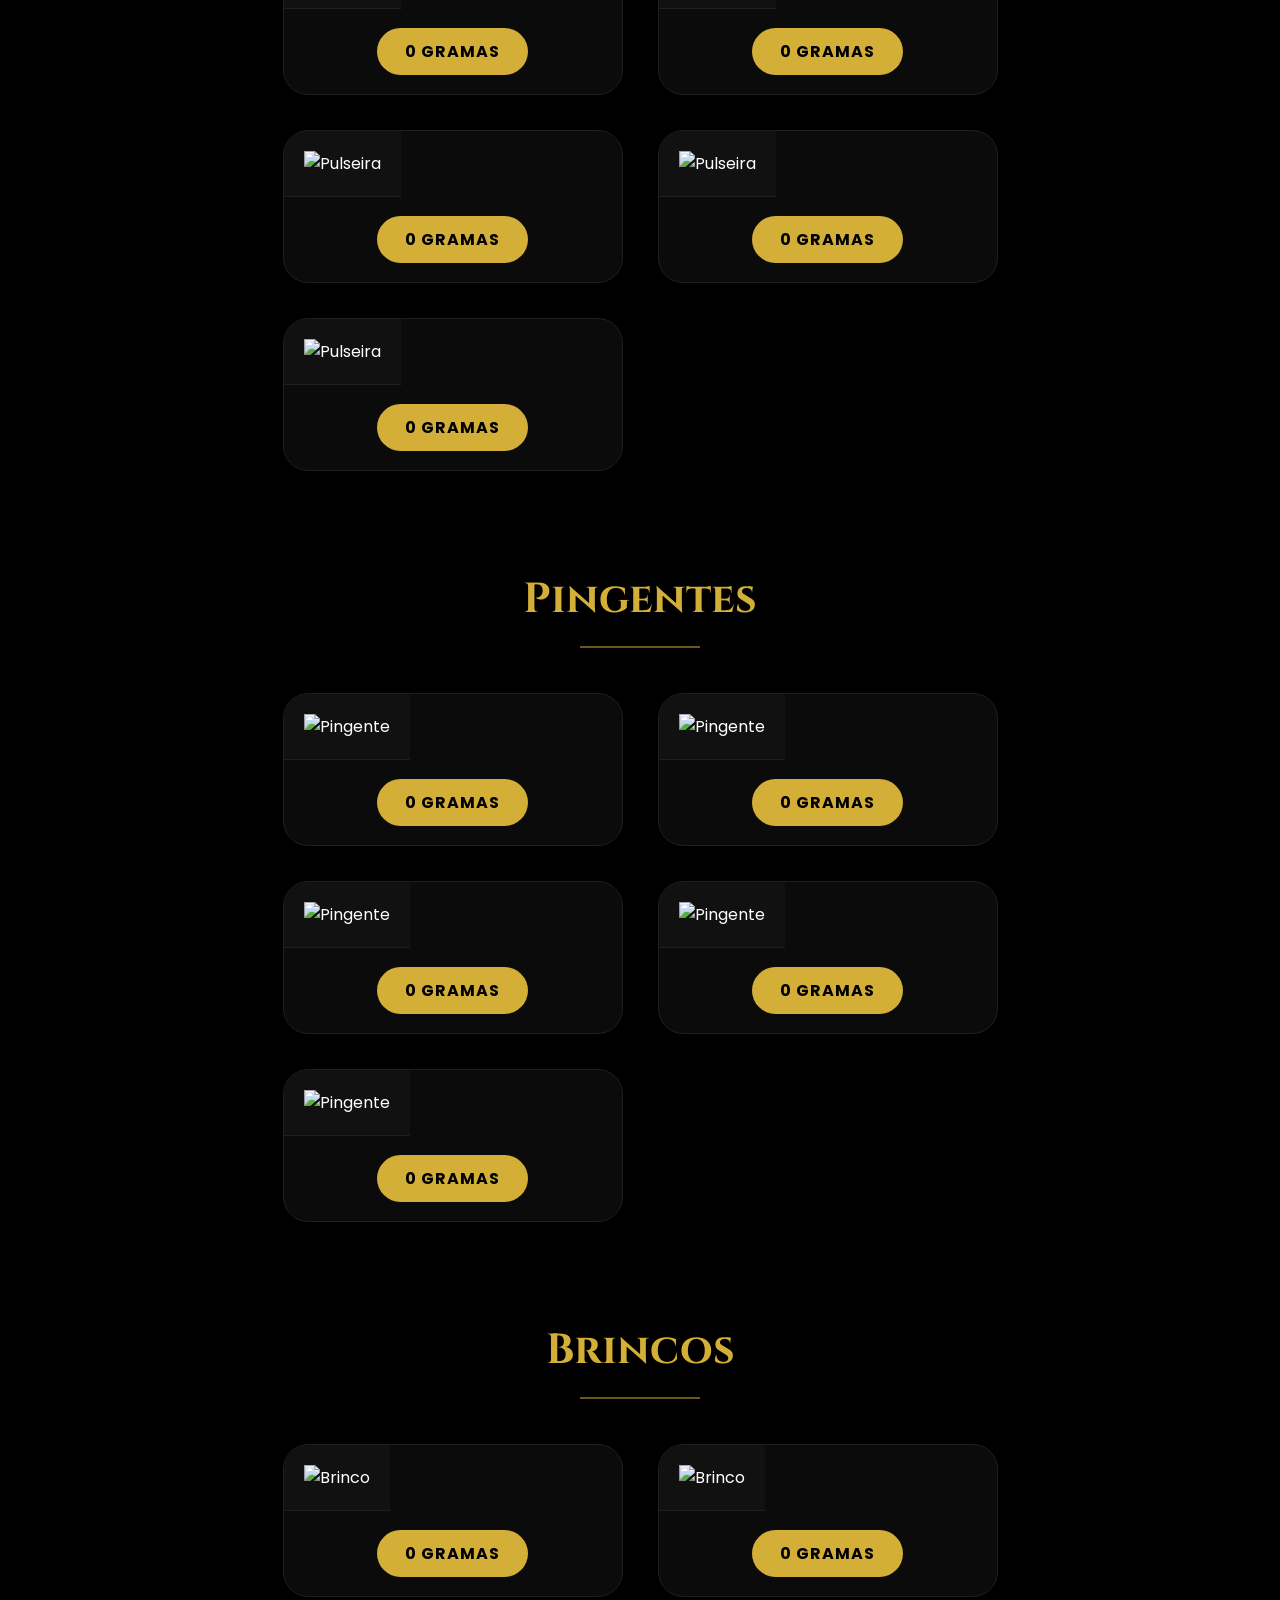
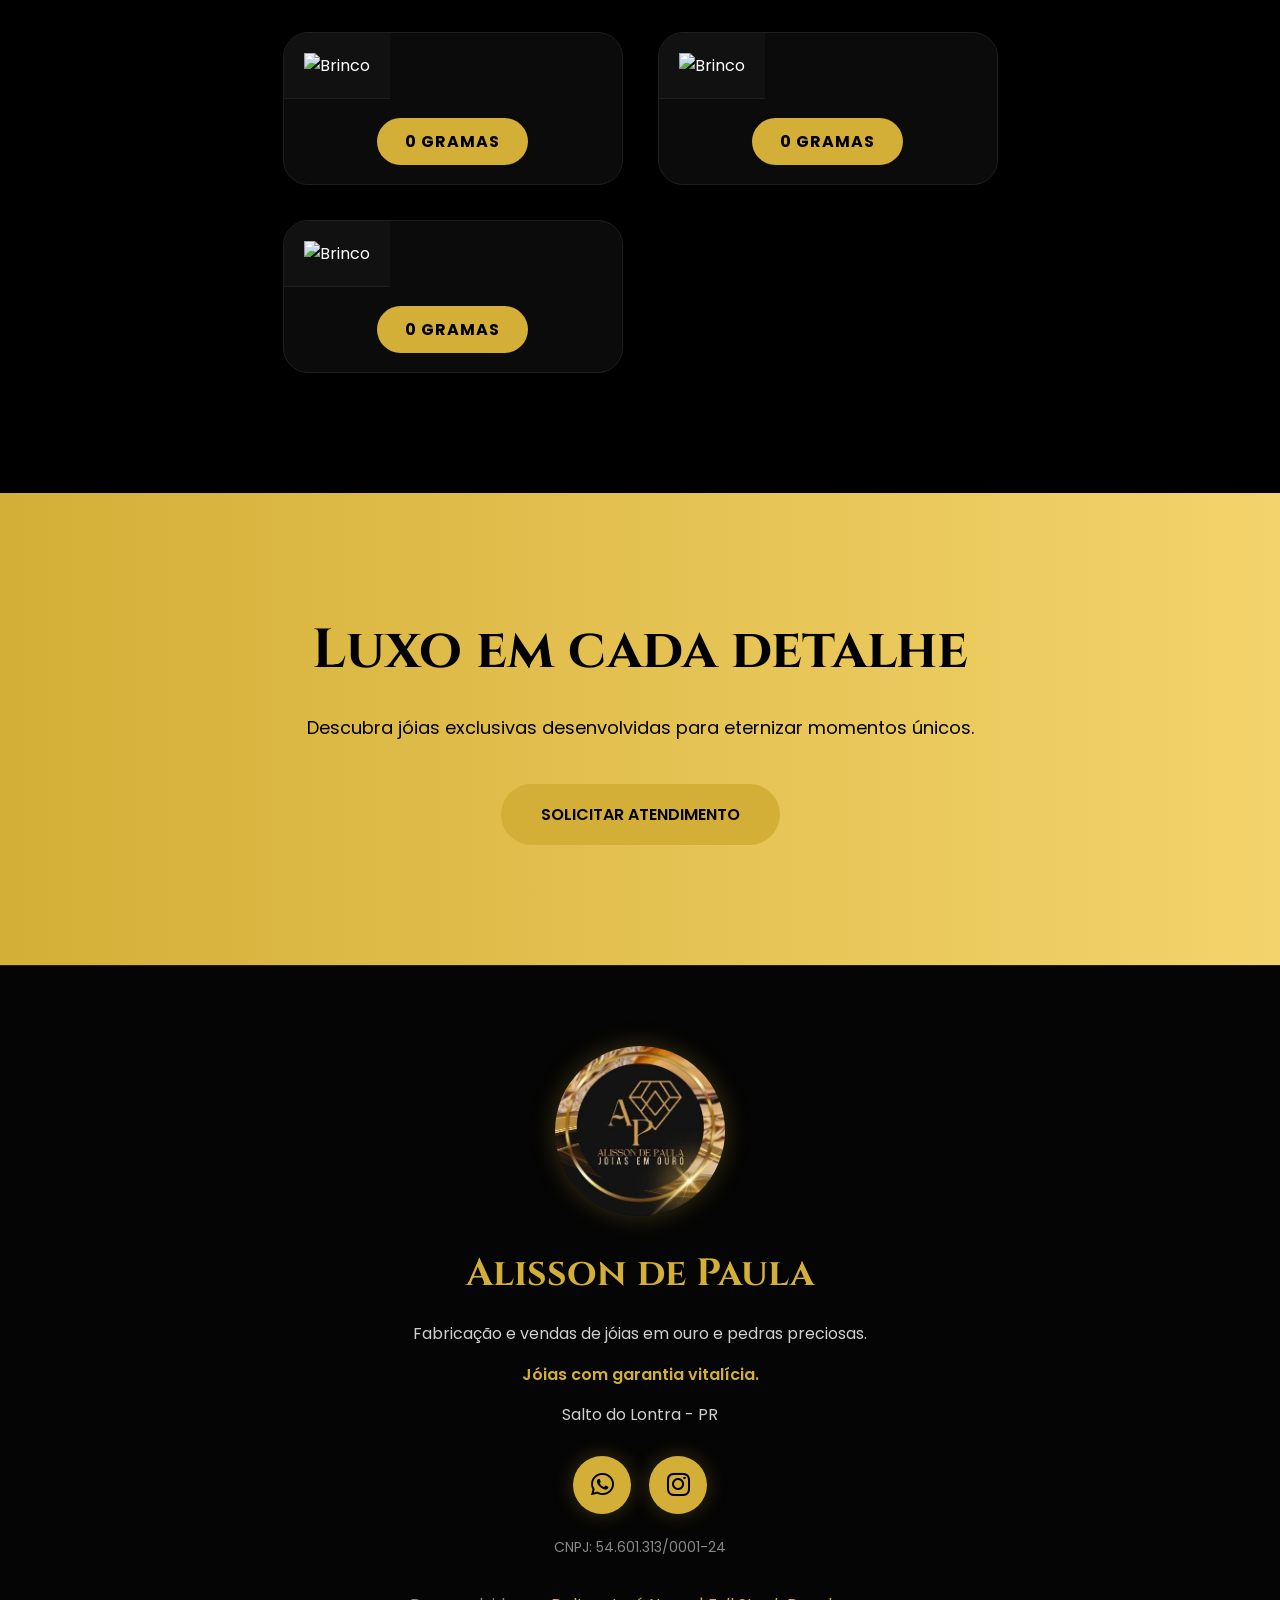
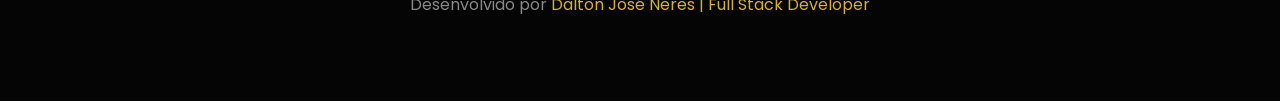
==== commit 443c8b1e: "upload" ====
--- a/index.html
+++ b/index.html
@@ -1,50 +1,85 @@
 <!DOCTYPE html>
 <html lang="pt-BR">
-
 <head>
   <meta charset="UTF-8">
   <meta name="viewport" content="width=device-width, initial-scale=1.0">
-
   <title>Alisson de Paula | Jóias em Ouro</title>
-
+  <link rel="icon" type="image/x-icon" href="logo.jpg">
   <link rel="stylesheet" href="style.css">
-
   <link rel="preconnect" href="https://fonts.googleapis.com">
   <link rel="preconnect" href="https://fonts.gstatic.com" crossorigin>
-
   <link href="https://fonts.googleapis.com/css2?family=Cinzel:wght@400;500;600;700&family=Poppins:wght@300;400;500;600&display=swap" rel="stylesheet">
 </head>
 
 <body>
 
-  <!-- HERO -->
-  <section class="hero">
-
-    <div class="overlay"></div>
-
-    <div class="hero-content">
-
-      <p class="subtitle">
-        ELEGÂNCIA • LUXO • SOFISTICAÇÃO
-      </p>
-
-      <h1>
-        Jóias que representam
-        momentos eternos
-      </h1>
-
-      <p class="description">
-        Descubra alianças exclusivas com acabamento premium,
-        brilho sofisticado e design refinado.
-      </p>
-
-      <a href="#produtos" class="btn">
+<!-- HERO -->
+<section class="hero">
+
+  <div class="overlay"></div>
+
+  <div class="hero-content">
+
+    <p class="subtitle">
+      ELEGÂNCIA • LUXO • SOFISTICAÇÃO
+    </p>
+
+    <h1>
+      Jóias feitas para momentos eternos
+    </h1>
+
+    <p class="description">
+      Descubra jóias exclusivas com acabamento premium,
+      brilho sofisticado e design refinado.
+    </p>
+
+    <div class="hero-badges">
+
+  <span>💎 Ouro 18K</span>
+  <span>✨ Garantia Vitalícia</span>
+  <span>🖤 Design Exclusivo</span>
+
+</div>
+
+    <!-- BOTÃO + MENU -->
+    <div class="dropdown">
+
+      <button class="btn dropdown-btn">
         VER COLEÇÃO
-      </a>
-
-    </div>
-
-  </section>
+      </button>
+
+      <div class="dropdown-content">
+        <a href="#aneis">
+          Anéis
+        </a>
+        <a href="#aliancas">
+          Alianças
+        </a>
+        <a href="#solitarios">
+          Solitários
+        </a>
+        <a href="#correntes">
+          Correntes
+        </a>
+        <a href="#pulseiras">
+          Pulseiras
+        </a>
+        <a href="#pingentes">
+          Pingentes
+        </a>
+        <a href="#brincos">
+          Brincos
+        </a>
+        <a href="#produtos">
+          Ver Todas
+        </a>
+      </div>
+
+    </div>
+
+  </div>
+
+</section>
 
   <!-- SOBRE -->
   <section class="sobre">
@@ -99,7 +134,7 @@
        ANÉIS
   ========================== -->
 
-  <div class="categoria">
+<div class="categoria" id="aneis">
 
     <h3 class="categoria-title">
       Anéis
@@ -165,7 +200,7 @@
        ALIANÇAS
   ========================== -->
 
-  <div class="categoria">
+  <div class="categoria" id="aliancas">
 
     <h3 class="categoria-title">
       Alianças
@@ -231,7 +266,7 @@
        SOLITÁRIOS
   ========================== -->
 
-  <div class="categoria">
+  <div class="categoria" id="solitarios">
 
     <h3 class="categoria-title">
       Solitários
@@ -297,7 +332,7 @@
        CORRENTES
   ========================== -->
 
-  <div class="categoria">
+  <div class="categoria" id="correntes">
 
     <h3 class="categoria-title">
       Correntes
@@ -363,7 +398,7 @@
        PULSEIRAS
   ========================== -->
 
-  <div class="categoria">
+  <div class="categoria" id="pulseiras">
 
     <h3 class="categoria-title">
       Pulseiras
@@ -414,6 +449,138 @@
       <div class="card">
 
         <img src="pulseira5.jpeg" alt="Pulseira" title="Pulseira">
+
+        <div class="card-content">
+          <span>0 GRAMAS</span>
+        </div>
+
+      </div>
+
+    </div>
+
+  </div>
+
+  <!-- =========================
+       PINGENTES
+  ========================== -->
+
+  <div class="categoria" id="pingentes">
+
+    <h3 class="categoria-title">
+      Pingentes
+    </h3>
+
+    <div class="cards">
+
+      <div class="card">
+
+        <img src="pingente1.jpeg" alt="Pingente" title="Pingente">
+
+        <div class="card-content">
+          <span>0 GRAMAS</span>
+        </div>
+
+      </div>
+
+      <div class="card">
+
+        <img src="pingente2.jpeg" alt="Pingente" title="Pingente">
+
+        <div class="card-content">
+          <span>0 GRAMAS</span>
+        </div>
+
+      </div>
+
+      <div class="card">
+
+        <img src="pingente3.jpeg" alt="Pingente" title="Pingente">
+
+        <div class="card-content">
+          <span>0 GRAMAS</span>
+        </div>
+
+      </div>
+
+      <div class="card">
+
+        <img src="pingente4.jpeg" alt="Pingente" title="Pingente">
+
+        <div class="card-content">
+          <span>0 GRAMAS</span>
+        </div>
+
+      </div>
+
+      <div class="card">
+
+        <img src="pingente5.jpeg" alt="Pingente" title="Pingente">
+
+        <div class="card-content">
+          <span>0 GRAMAS</span>
+        </div>
+
+      </div>
+
+    </div>
+
+  </div>
+
+  <!-- =========================
+       BRINCOS
+  ========================== -->
+
+  <div class="categoria" id="brincos">
+
+    <h3 class="categoria-title">
+      Brincos
+    </h3>
+
+    <div class="cards">
+
+      <div class="card">
+
+        <img src="brinco1.jpeg" alt="Brinco" title="Brinco">
+
+        <div class="card-content">
+          <span>0 GRAMAS</span>
+        </div>
+
+      </div>
+
+      <div class="card">
+
+        <img src="brinco2.jpeg" alt="Brinco" title="Brinco">
+
+        <div class="card-content">
+          <span>0 GRAMAS</span>
+        </div>
+
+      </div>
+
+      <div class="card">
+
+        <img src="brinco3.jpeg" alt="Brinco" title="Brinco">
+
+        <div class="card-content">
+          <span>0 GRAMAS</span>
+        </div>
+
+      </div>
+
+      <div class="card">
+
+        <img src="brinco4.jpeg" alt="Brinco" title="Brinco">
+
+        <div class="card-content">
+          <span>0 GRAMAS</span>
+        </div>
+
+      </div>
+
+      <div class="card">
+
+        <img src="brinco5.jpeg" alt="Brinco" title="Brinco">
 
         <div class="card-content">
           <span>0 GRAMAS</span>
@@ -490,7 +657,7 @@
 
   <!-- INSTAGRAM -->
   <a 
-    href="https://instagram.com/"
+    href="https://www.instagram.com/alissonjoias18k/"
     target="_blank"
     class="instagram"
     title="Instagram"
--- a/style.css
+++ b/style.css
@@ -1,505 +1,584 @@
-*{
-  margin:0;
-  padding:0;
-  box-sizing:border-box;
-}
-
-html{
-  scroll-behavior:smooth;
-}
-
-body{
-  background:#000;
-  color:#fff;
-  font-family:'Poppins', sans-serif;
+:root {
+  /* CORES PRINCIPAIS */
+  --bg-primary: #000;
+  --bg-secondary: #080808;
+  --bg-card: #0b0b0b;
+  --bg-card-image: #111;
+  --bg-footer: #050505;
+
+  /* CORES TEXTO */
+  --text-primary: #fff;
+  --text-secondary: #ddd;
+  --text-muted: #bbb;
+  --text-light: #cfcfcf;
+  --text-gray: #888;
+  --text-dark: #000;
+
+  /* CORES DESTAQUE */
+  --gold: #d4af37;
+  --gold-light: #f3d36b;
+
+  /* BORDAS */
+  --border-color: #1f1f1f;
+
+  /* SOMBRAS */
+  --shadow-dark: 0 0 25px rgba(0, 0, 0, 0.35);
+  --shadow-gold: 0 0 25px rgba(212, 175, 55, 0.25);
+  --shadow-dropdown: 0 0 25px rgba(0, 0, 0, 0.45);
+
+  /* TRANSIÇÕES */
+  --transition: 0.3s;
+
+  /* FONTES */
+  --font-main: "Poppins", sans-serif;
+  --font-title: "Cinzel", serif;
+}
+
+* {
+  margin: 0;
+  padding: 0;
+  box-sizing: border-box;
+}
+
+html {
+  scroll-behavior: smooth;
+}
+
+body {
+  background: var(--bg-primary);
+  color: var(--text-primary);
+  font-family: var(--font-main);
 }
 
 /* HERO */
 
-.hero{
-  height:100vh;
-  background:url('https://images.unsplash.com/photo-1515562141207-7a88fb7ce338?q=80&w=1600&auto=format&fit=crop') center/cover no-repeat;
-  position:relative;
-  display:flex;
-  align-items:center;
-  justify-content:center;
-  text-align:center;
-  padding:20px;
-}
-
-.overlay{
-  position:absolute;
-  inset:0;
-  background:rgba(0,0,0,0.70);
-}
-
-.hero-content{
-  position:relative;
-  z-index:2;
-  max-width:900px;
-}
-
-.subtitle{
-  color:#d4af37;
-  letter-spacing:5px;
-  margin-bottom:20px;
-  font-size:14px;
-}
-
-.hero h1{
-  font-family:'Cinzel', serif;
-  font-size:75px;
-  line-height:1.2;
-  margin-bottom:25px;
-}
-
-.description{
-  color:#ddd;
-  font-size:18px;
-  line-height:1.8;
-  margin-bottom:40px;
-}
-
-.btn{
-  display:inline-block;
-  background:#d4af37;
-  color:#000;
-  text-decoration:none;
-  padding:18px 40px;
-  border-radius:50px;
-  font-weight:600;
-  transition:0.3s;
-}
-
-.btn:hover{
-  transform:translateY(-5px);
-}
-
-/* SOBRE */
-
-.sobre{
-  padding:120px 8%;
-  background:#080808;
-}
-
-.container{
-  display:flex;
-  align-items:center;
-  justify-content:center;
-  gap:60px;
-  flex-wrap:wrap;
-}
-
-.sobre-img img{
-  width:450px;
-  border-radius:25px;
-}
-
-.sobre-text{
-  max-width:500px;
-}
-
-.mini-title{
-  color:#d4af37;
-  letter-spacing:4px;
-  margin-bottom:20px;
-  font-size:14px;
-}
-
-.sobre-text h2{
-  font-family:'Cinzel', serif;
-  font-size:48px;
-  margin-bottom:25px;
-  line-height:1.3;
-}
-
-.sobre-text p{
-  color:#bbb;
-  line-height:1.8;
-}
-
-/* ===================================
-   PRODUTOS
-=================================== */
-
-.produtos{
-  padding:120px 8%;
-}
-
-.title-center{
-  text-align:center;
-  margin-bottom:70px;
-}
-
-.title-center h2{
-  font-family:'Cinzel', serif;
-  font-size:55px;
-}
-
-/* GRID DOS CARDS */
-
-.cards{
-  display:grid;
-  grid-template-columns:repeat(auto-fit,minmax(340px,340px));
-  justify-content:center;
-  gap:35px;
-}
-
-/* CARD */
-
-.card{
-  width:340px;
-  background:#0b0b0b;
-  border:1px solid #1f1f1f;
-  border-radius:25px;
-  overflow:hidden;
-  transition:0.4s;
-  box-shadow:0 0 25px rgba(0,0,0,0.35);
-}
-
-.card:hover{
-  transform:translateY(-10px);
-  border-color:#d4af37;
-}
-
-/* IMAGEM */
-
-.card img{
-  width:100%;
-  height:380px;
-  object-fit:contain;
-  background:#111;
-  padding:20px;
-  border-bottom:1px solid #1f1f1f;
-}
-
-/* CONTEÚDO */
-
-.card-content{
-  padding:30px;
-  text-align:center;
-}
-
-.card-content h3{
-  font-family:'Cinzel', serif;
-  font-size:28px;
-  margin-bottom:25px;
-}
-
-.card-content span{
-  background:#d4af37;
-  color:#000;
-  padding:12px 28px;
-  border-radius:50px;
-  font-weight:700;
-  letter-spacing:1px;
-}
-
-/* ===================================
-   CATEGORIAS
-=================================== */
-
-.categoria{
-  margin-top:100px;
-}
-
-.categoria-title{
-  font-family:'Cinzel', serif;
-  font-size:42px;
-  color:#d4af37;
-  margin-bottom:45px;
-  text-align:center;
-  position:relative;
-}
-
-.categoria-title::after{
-  content:'';
-  width:120px;
-  height:2px;
-  background:#d4af37;
-  display:block;
-  margin:18px auto 0;
-  opacity:0.5;
-}
-
-/* CTA FINAL */
-
-.final{
-  padding:120px 8%;
-  text-align:center;
-  background:linear-gradient(to right,#d4af37,#f3d36b);
-  color:#000;
-}
-
-.final h2{
-  font-family:'Cinzel', serif;
-  font-size:55px;
-  margin-bottom:25px;
-}
-
-.final p{
-  max-width:700px;
-  margin:0 auto 40px;
-  font-size:18px;
-  line-height:1.8;
-}
-
-/* FOOTER */
-
-.footer{
-  background:#050505;
-  padding:80px 20px;
-  border-top:1px solid #1f1f1f;
-  text-align:center;
-}
-
-.footer-content{
-  max-width:700px;
-  margin:0 auto;
-}
-
-.footer img{
-  width:170px;
-  margin-bottom:25px;
-  border-radius:50%;
-  box-shadow:0 0 25px rgba(212,175,55,0.25);
-}
-
-.footer h3{
-  font-family:'Cinzel', serif;
-  font-size:38px;
-  color:#d4af37;
-  margin-bottom:20px;
-}
-
-.footer p{
-  color:#cfcfcf;
-  line-height:1.9;
-  font-size:16px;
-}
-
-.footer .empresa{
-  max-width:500px;
-  margin:0 auto 10px;
-}
-
-.footer .garantia{
-  color:#d4af37;
-  font-weight:600;
-}
-
-.footer .cidade{
-  margin-top:10px;
-}
-
-.footer .cnpj{
-  margin-top:20px;
-  color:#888;
-  font-size:14px;
-}
-
-/* TELEFONE */
-
-.telefone{
-  margin-top:12px;
-  color:#d4af37 !important;
-  font-weight:600;
-  font-size:17px;
-}
-
-/* REDES SOCIAIS */
-
-.social{
-  margin-top:25px;
+.hero {
+  height: 100vh;
+  background: url("https://images.unsplash.com/photo-1515562141207-7a88fb7ce338?q=80&w=1600&auto=format&fit=crop")
+    center/cover no-repeat;
+  position: relative;
+  display: flex;
+  align-items: center;
+  justify-content: center;
+  text-align: center;
+  padding: 20px;
+}
+
+.overlay {
+  position: absolute;
+  inset: 0;
+  background: rgba(0, 0, 0, 0.7);
+}
+
+.hero-content {
+  position: relative;
+  z-index: 2;
+  max-width: 900px;
+  animation: fadeUp 1.2s ease;
+}
+
+.subtitle {
+  color: var(--gold);
+  letter-spacing: 5px;
+  margin-bottom: 20px;
+  font-size: 14px;
+}
+
+.hero h1 {
+  font-family: var(--font-title);
+  font-size: 75px;
+  line-height: 1.2;
+  margin-bottom: 25px;
+}
+
+.description {
+  color: var(--text-secondary);
+  font-size: 18px;
+  line-height: 1.8;
+  margin-bottom: 40px;
+}
+
+.btn {
+  display: inline-block;
+  background: var(--gold);
+  color: var(--text-dark);
+  text-decoration: none;
+  padding: 18px 40px;
+  border-radius: 50px;
+  font-weight: 600;
+  transition: var(--transition);
+}
+
+.btn:hover {
+  transform: translateY(-5px);
+}
+
+.hero-badges{
   display:flex;
   justify-content:center;
-  gap:18px;
-}
-
-.social a{
-  width:58px;
-  height:58px;
-  border-radius:50%;
-  background:#d4af37;
-  color:#000;
-  display:flex;
-  align-items:center;
-  justify-content:center;
-  text-decoration:none;
-  font-size:26px;
-  transition:0.3s;
-  box-shadow:0 0 20px rgba(212,175,55,0.25);
-}
-
-.social a:hover{
-  transform:translateY(-6px) scale(1.05);
+  gap:15px;
+  flex-wrap:wrap;
+  margin-bottom:35px;
+}
+
+.hero-badges span{
+  border:1px solid rgba(212,175,55,0.25);
+  padding:12px 18px;
+  border-radius:50px;
+  background:rgba(255,255,255,0.03);
+  backdrop-filter:blur(10px);
+  font-size:14px;
+  color:#e5e5e5;
+}
+
+/* SOBRE */
+
+.sobre {
+  padding: 120px 8%;
+  background: var(--bg-secondary);
+}
+
+.container {
+  display: flex;
+  align-items: center;
+  justify-content: center;
+  gap: 60px;
+  flex-wrap: wrap;
+}
+
+.sobre-img {
+  animation: fadeLeft 1.2s ease;
+}
+
+.sobre-img img {
+  width: 450px;
+  border-radius: 25px;
+}
+
+.sobre-text {
+  max-width: 500px;
+  animation: fadeRight 1.2s ease;
+}
+
+.mini-title {
+  color: var(--gold);
+  letter-spacing: 4px;
+  margin-bottom: 20px;
+  font-size: 14px;
+}
+
+.sobre-text h2 {
+  font-family: var(--font-title);
+  font-size: 48px;
+  margin-bottom: 25px;
+  line-height: 1.3;
+}
+
+.sobre-text p {
+  color: var(--text-muted);
+  line-height: 1.8;
+}
+
+/* PRODUTOS */
+
+.produtos {
+  padding: 120px 8%;
+}
+
+.title-center {
+  text-align: center;
+  margin-bottom: 70px;
+}
+
+.title-center h2 {
+  font-family: var(--font-title);
+  font-size: 55px;
+}
+
+/* GRID DOS CARDS */
+
+.cards {
+  display: grid;
+  grid-template-columns: repeat(auto-fit, minmax(340px, 340px));
+  justify-content: center;
+  gap: 35px;
+}
+
+/* CARD */
+
+.card {
+  width: 340px;
+  background: var(--bg-card);
+  border: 1px solid var(--border-color);
+  border-radius: 25px;
+  overflow: hidden;
+  transition: 0.4s;
+  box-shadow: var(--shadow-dark);
+
+  opacity: 0;
+  transform: translateY(50px);
+  animation: cardAnimation 1s ease forwards;
+}
+
+.card:hover {
+  transform: translateY(-10px);
+  border-color: var(--gold);
+}
+
+/* IMAGEM */
+
+.card img {
+  width: 100%;
+  height: 380px;
+  object-fit: contain;
+  background: var(--bg-card-image);
+  padding: 20px;
+  border-bottom: 1px solid var(--border-color);
+}
+
+/* CONTEÚDO */
+
+.card-content {
+  padding: 30px;
+  text-align: center;
+}
+
+.card-content h3 {
+  font-family: var(--font-title);
+  font-size: 28px;
+  margin-bottom: 25px;
+}
+
+.card-content span {
+  background: var(--gold);
+  color: var(--text-dark);
+  padding: 12px 28px;
+  border-radius: 50px;
+  font-weight: 700;
+  letter-spacing: 1px;
+}
+
+/* CATEGORIAS */
+
+.categoria {
+  margin-top: 100px;
+}
+
+.categoria-title {
+  font-family: var(--font-title);
+  font-size: 42px;
+  color: var(--gold);
+  margin-bottom: 45px;
+  text-align: center;
+  position: relative;
+}
+
+.categoria-title::after {
+  content: "";
+  width: 120px;
+  height: 2px;
+  background: var(--gold);
+  display: block;
+  margin: 18px auto 0;
+  opacity: 0.5;
+}
+
+/* CTA FINAL */
+
+.final {
+  padding: 120px 8%;
+  text-align: center;
+  background: linear-gradient(to right, var(--gold), var(--gold-light));
+  color: var(--text-dark);
+}
+
+.final h2 {
+  font-family: var(--font-title);
+  font-size: 55px;
+  margin-bottom: 25px;
+}
+
+.final p {
+  max-width: 700px;
+  margin: 0 auto 40px;
+  font-size: 18px;
+  line-height: 1.8;
+}
+
+/* FOOTER */
+
+.footer {
+  background: var(--bg-footer);
+  padding: 80px 20px;
+  border-top: 1px solid var(--border-color);
+  text-align: center;
+}
+
+.footer-content {
+  max-width: 700px;
+  margin: 0 auto;
+  animation: fadeUp 1.5s ease;
+}
+
+.footer img {
+  width: 170px;
+  margin-bottom: 25px;
+  border-radius: 50%;
+  box-shadow: var(--shadow-gold);
+}
+
+.footer h3 {
+  font-family: var(--font-title);
+  font-size: 38px;
+  color: var(--gold);
+  margin-bottom: 20px;
+}
+
+.footer p {
+  color: var(--text-light);
+  line-height: 1.9;
+  font-size: 16px;
+}
+
+.footer .empresa {
+  max-width: 500px;
+  margin: 0 auto 10px;
+}
+
+.footer .garantia {
+  color: var(--gold);
+  font-weight: 600;
+}
+
+.footer .cidade {
+  margin-top: 10px;
+}
+
+.footer .cnpj {
+  margin-top: 20px;
+  color: var(--text-gray);
+  font-size: 14px;
+}
+
+/* TELEFONE */
+
+.telefone {
+  margin-top: 12px;
+  color: var(--gold) !important;
+  font-weight: 600;
+  font-size: 17px;
+}
+
+/* REDES SOCIAIS */
+
+.social {
+  margin-top: 25px;
+  display: flex;
+  justify-content: center;
+  gap: 18px;
+}
+
+.social a {
+  width: 58px;
+  height: 58px;
+  border-radius: 50%;
+  background: var(--gold);
+  color: var(--text-dark);
+  display: flex;
+  align-items: center;
+  justify-content: center;
+  text-decoration: none;
+  font-size: 26px;
+  transition: var(--transition);
+  box-shadow: 0 0 20px rgba(212, 175, 55, 0.25);
+}
+
+.social a:hover {
+  transform: translateY(-6px) scale(1.05);
 }
 
 /* DEVELOPER */
 
-.developer{
-  margin-top:30px;
-  font-size:14px;
-  color:#888 !important;
-}
-
-.developer a{
-  color:#d4af37;
-  text-decoration:none;
-  transition:0.3s;
-}
-
-.developer a:hover{
-  opacity:0.8;
+.developer {
+  margin-top: 30px;
+  font-size: 14px;
+  color: var(--text-gray) !important;
+}
+
+.developer a {
+  color: var(--gold);
+  text-decoration: none;
+  transition: var(--transition);
+}
+
+.developer a:hover {
+  opacity: 0.8;
+}
+
+/* DROPDOWN COLEÇÃO */
+
+.dropdown {
+  position: relative;
+  display: inline-block;
+}
+
+.dropdown-content {
+  position: absolute;
+  bottom: 85px;
+  left: 50%;
+  transform: translateX(-50%);
+  background: var(--bg-card);
+  border: 1px solid var(--border-color);
+  border-radius: 20px;
+  min-width: 260px;
+  overflow: hidden;
+  opacity: 0;
+  visibility: hidden;
+  transition: var(--transition);
+  box-shadow: var(--shadow-dropdown);
+  z-index: 999;
+}
+
+.dropdown:hover .dropdown-content {
+  opacity: 1;
+  visibility: visible;
+  bottom: 75px;
+}
+
+.dropdown-content a {
+  display: block;
+  padding: 18px 25px;
+  color: var(--text-primary);
+  text-decoration: none;
+  transition: var(--transition);
+  border-bottom: 1px solid var(--border-color);
+}
+
+.dropdown-content a:last-child {
+  border-bottom: none;
+}
+
+.dropdown-content a:hover {
+  background: var(--gold);
+  color: var(--text-dark);
+  padding-left: 35px;
+}
+
+/* MOBILE */
+
+@media (max-width: 768px) {
+  .dropdown-content {
+    width: 240px;
+  }
 }
 
 /* RESPONSIVO */
 
-@media(max-width:768px){
-
-  .hero h1{
-    font-size:45px;
+@media (max-width: 768px) {
+  .hero h1 {
+    font-size: 45px;
   }
 
   .title-center h2,
   .sobre-text h2,
-  .final h2{
-    font-size:38px;
-  }
-
-  .sobre-img img{
-    width:100%;
-  }
-
-}
-
-/* ===================================
-   RESPONSIVIDADE
-=================================== */
-
-@media(max-width:768px){
-
-  .cards{
-    grid-template-columns:1fr;
-  }
-
-  .card{
-    width:100%;
-    max-width:340px;
-    margin:0 auto;
-  }
-
-  .card img{
-    height:320px;
-  }
-
-  .title-center h2{
-    font-size:40px;
-  }
-
-  .categoria-title{
-    font-size:32px;
-  }
-
-}
-
-/* ===================================
-   ANIMAÇÕES
-=================================== */
-
-.hero-content{
-  animation:fadeUp 1.2s ease;
-}
-
-.sobre-img{
-  animation:fadeLeft 1.2s ease;
-}
-
-.sobre-text{
-  animation:fadeRight 1.2s ease;
-}
-
-.card{
-  opacity:0;
-  transform:translateY(50px);
-  animation:cardAnimation 1s ease forwards;
+  .final h2 {
+    font-size: 38px;
+  }
+
+  .sobre-img img {
+    width: 100%;
+  }
+}
+
+/* RESPONSIVIDADE */
+
+@media (max-width: 768px) {
+  .cards {
+    grid-template-columns: 1fr;
+  }
+
+  .card {
+    width: 100%;
+    max-width: 340px;
+    margin: 0 auto;
+  }
+
+  .card img {
+    height: 320px;
+  }
+
+  .title-center h2 {
+    font-size: 40px;
+  }
+
+  .categoria-title {
+    font-size: 32px;
+  }
 }
 
 /* DELAY ENTRE OS CARDS */
 
-.card:nth-child(1){
-  animation-delay:0.2s;
-}
-
-.card:nth-child(2){
-  animation-delay:0.4s;
-}
-
-.card:nth-child(3){
-  animation-delay:0.6s;
-}
-
-.card:nth-child(4){
-  animation-delay:0.8s;
-}
-
-.card:nth-child(5){
-  animation-delay:1s;
-}
-
-.footer-content{
-  animation:fadeUp 1.5s ease;
+.card:nth-child(1) {
+  animation-delay: 0.2s;
+}
+
+.card:nth-child(2) {
+  animation-delay: 0.4s;
+}
+
+.card:nth-child(3) {
+  animation-delay: 0.6s;
+}
+
+.card:nth-child(4) {
+  animation-delay: 0.8s;
+}
+
+.card:nth-child(5) {
+  animation-delay: 1s;
 }
 
 /* KEYFRAMES */
 
-@keyframes fadeUp{
-
-  from{
-    opacity:0;
-    transform:translateY(50px);
-  }
-
-  to{
-    opacity:1;
-    transform:translateY(0);
-  }
-
-}
-
-@keyframes fadeLeft{
-
-  from{
-    opacity:0;
-    transform:translateX(-80px);
-  }
-
-  to{
-    opacity:1;
-    transform:translateX(0);
-  }
-
-}
-
-@keyframes fadeRight{
-
-  from{
-    opacity:0;
-    transform:translateX(80px);
-  }
-
-  to{
-    opacity:1;
-    transform:translateX(0);
-  }
-
-}
-
-@keyframes cardAnimation{
-
-  to{
-    opacity:1;
-    transform:translateY(0);
-  }
-
-}+@keyframes fadeUp {
+  from {
+    opacity: 0;
+    transform: translateY(50px);
+  }
+
+  to {
+    opacity: 1;
+    transform: translateY(0);
+  }
+}
+
+@keyframes fadeLeft {
+  from {
+    opacity: 0;
+    transform: translateX(-80px);
+  }
+
+  to {
+    opacity: 1;
+    transform: translateX(0);
+  }
+}
+
+@keyframes fadeRight {
+  from {
+    opacity: 0;
+    transform: translateX(80px);
+  }
+
+  to {
+    opacity: 1;
+    transform: translateX(0);
+  }
+}
+
+@keyframes cardAnimation {
+  to {
+    opacity: 1;
+    transform: translateY(0);
+  }
+}
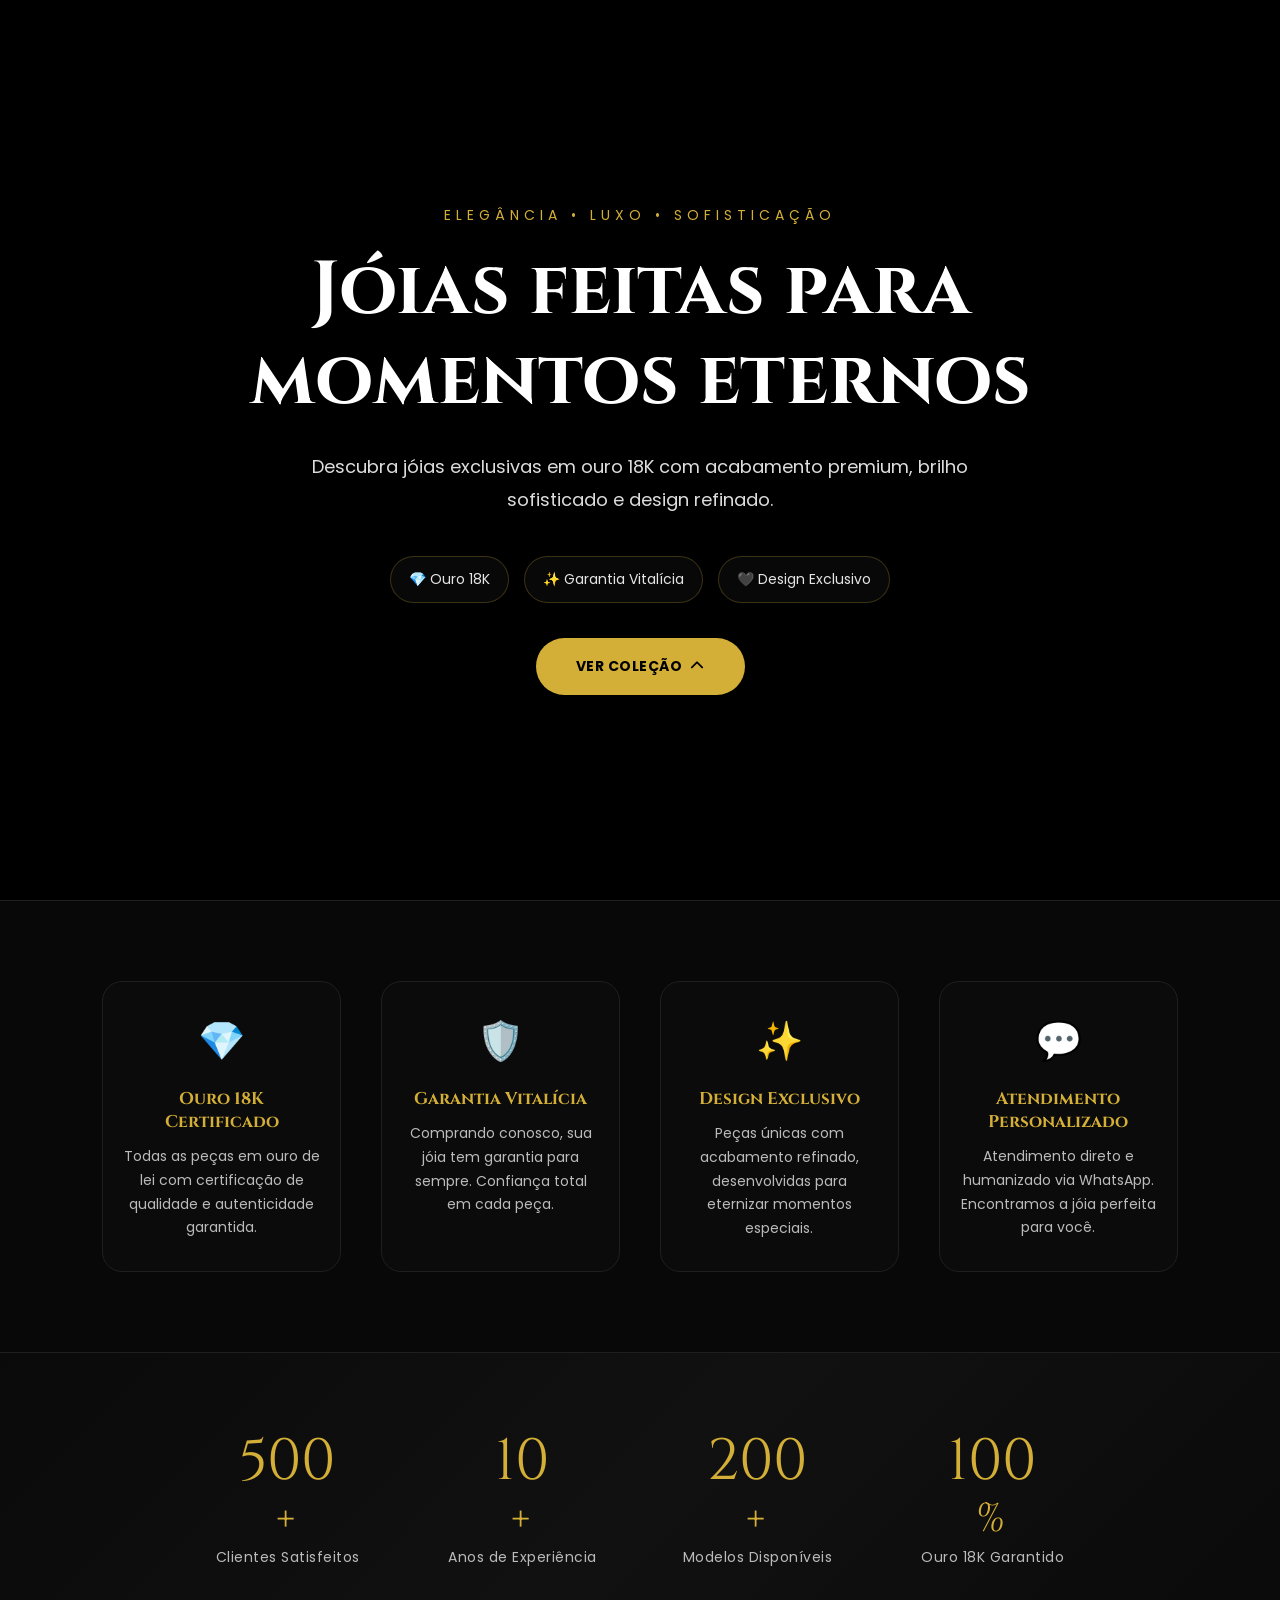
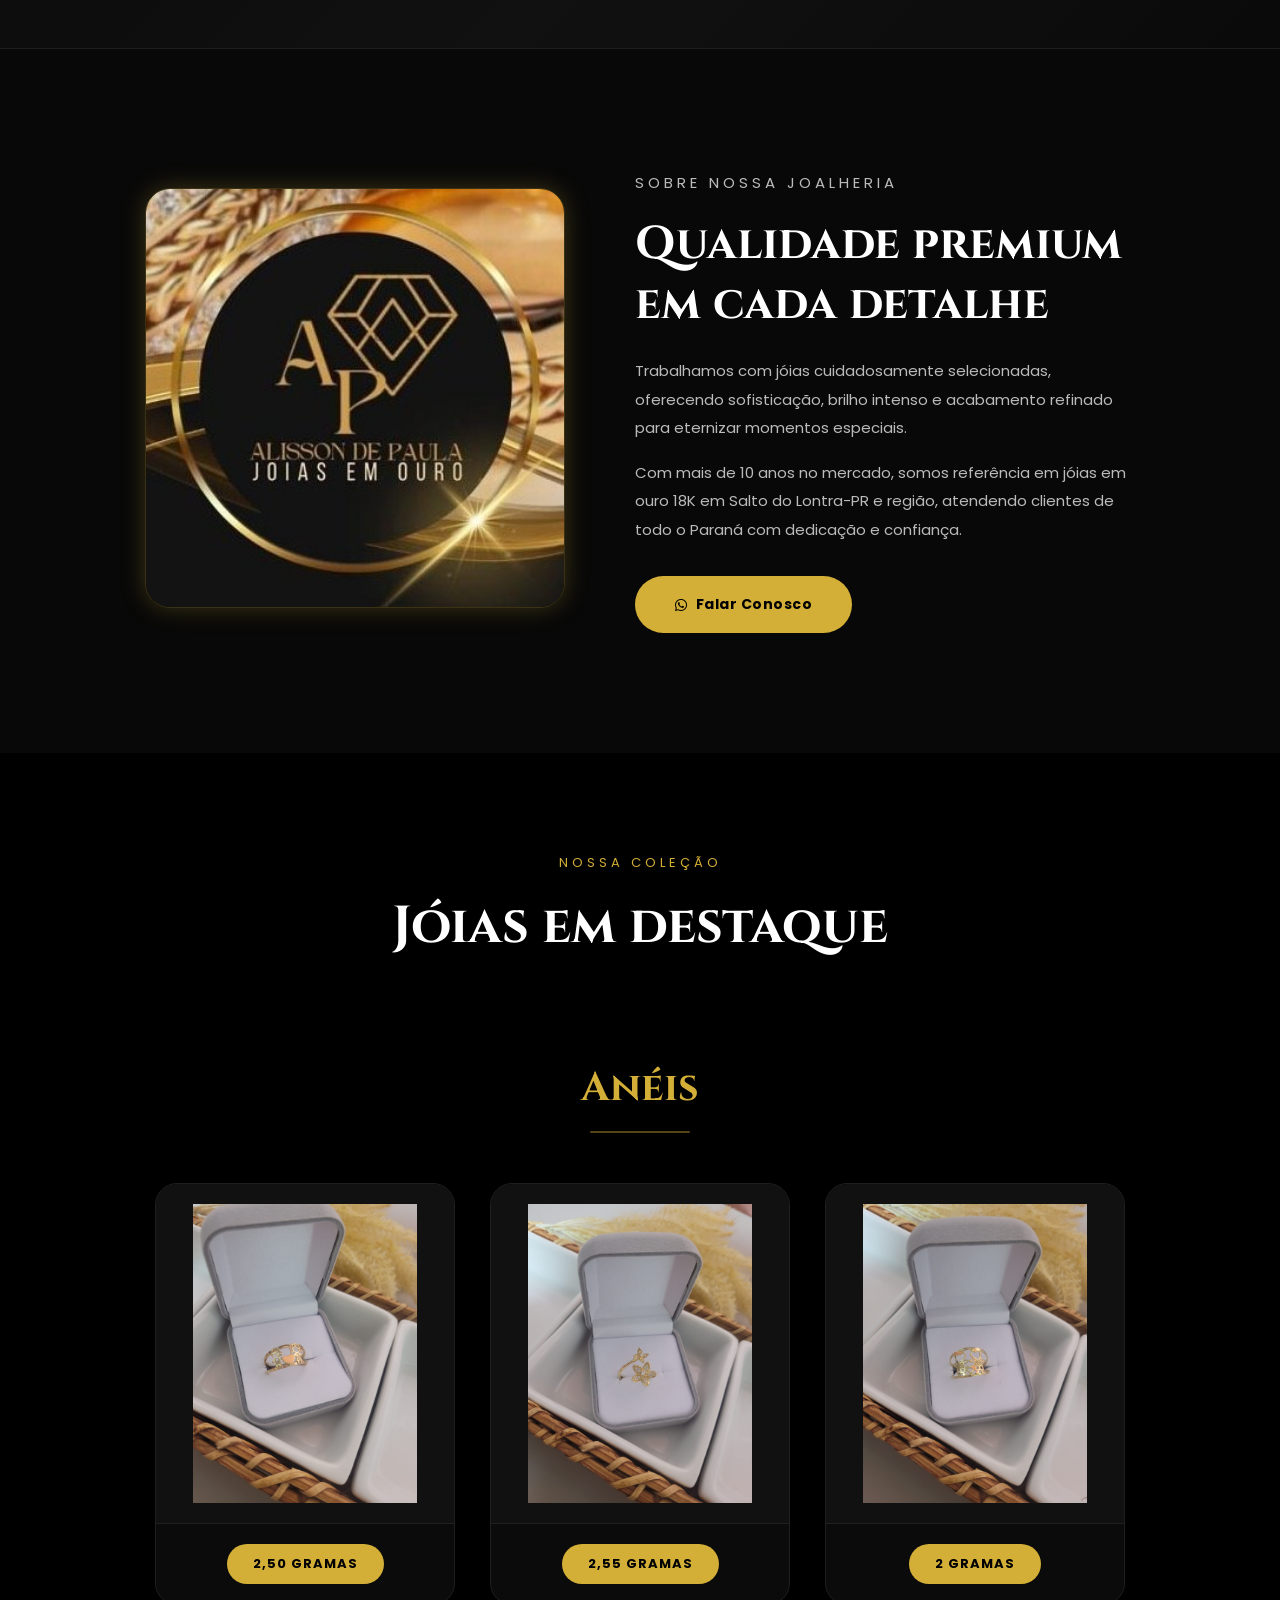
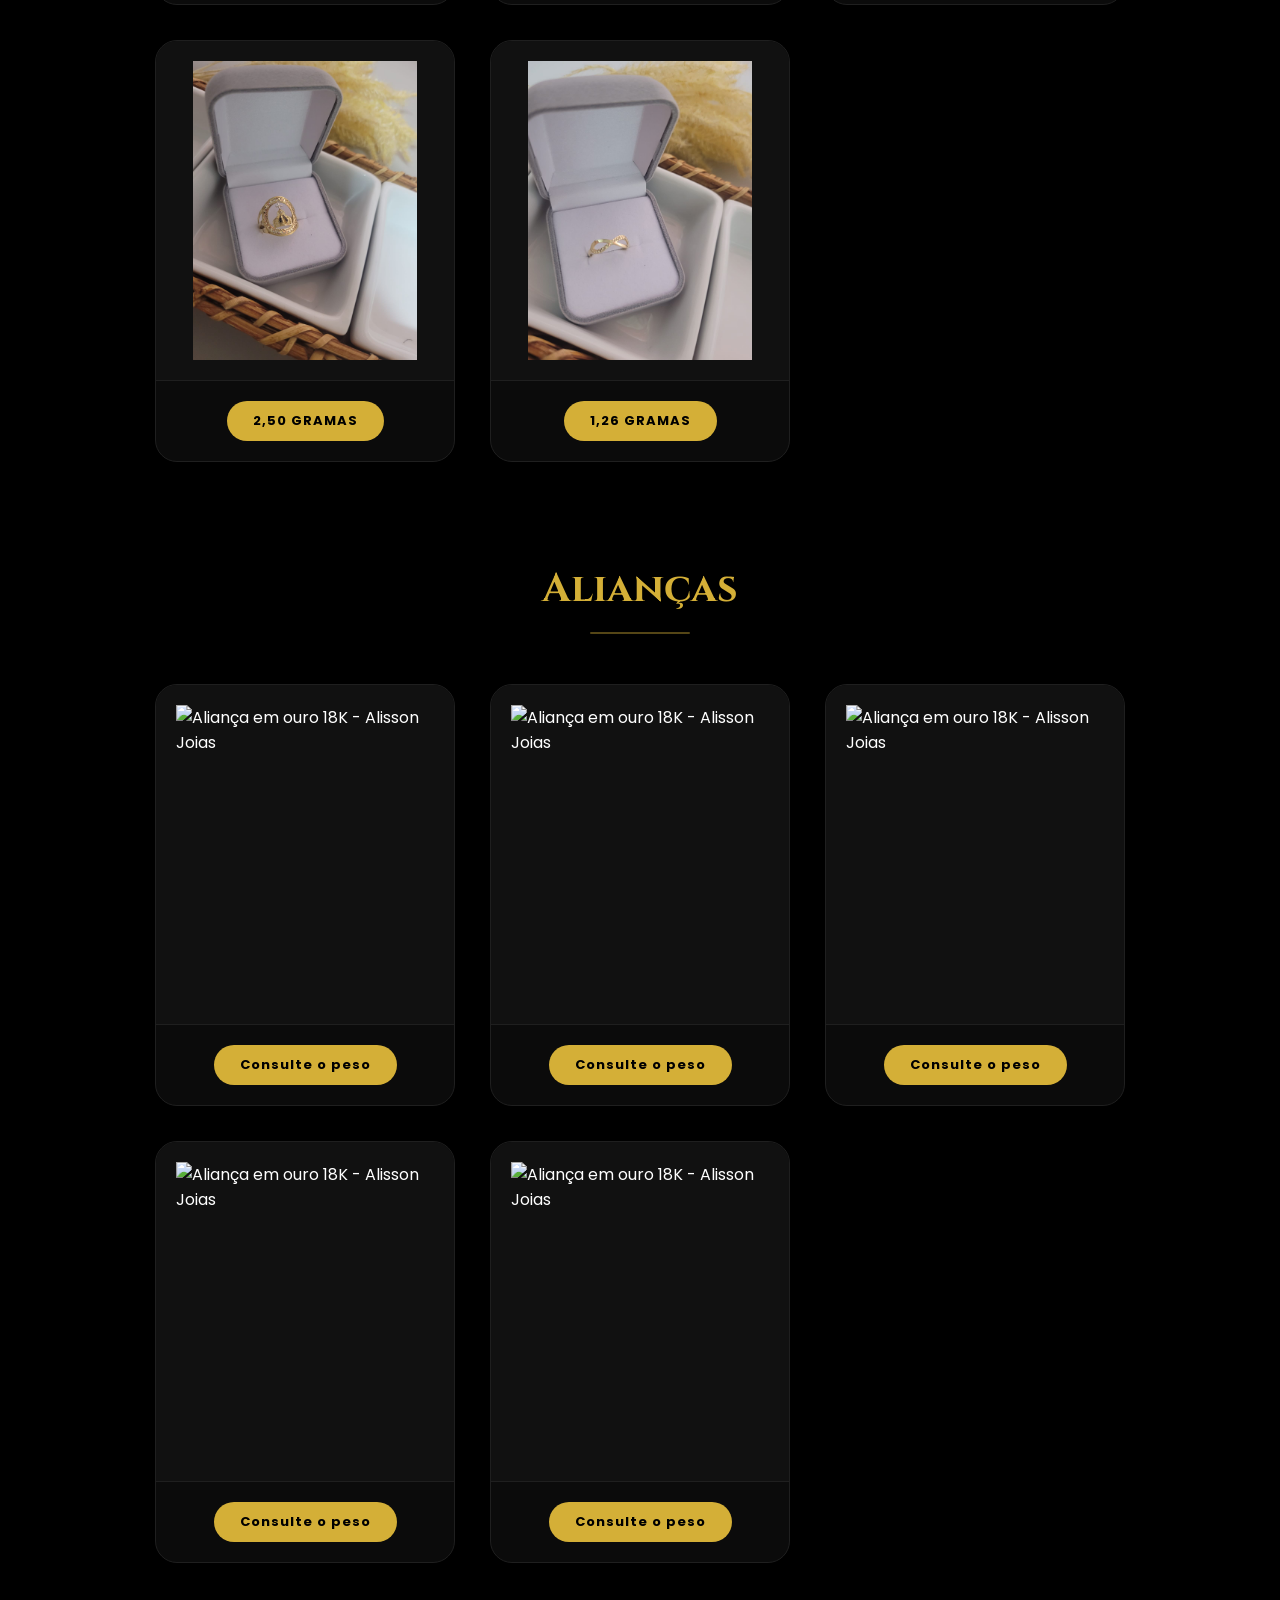
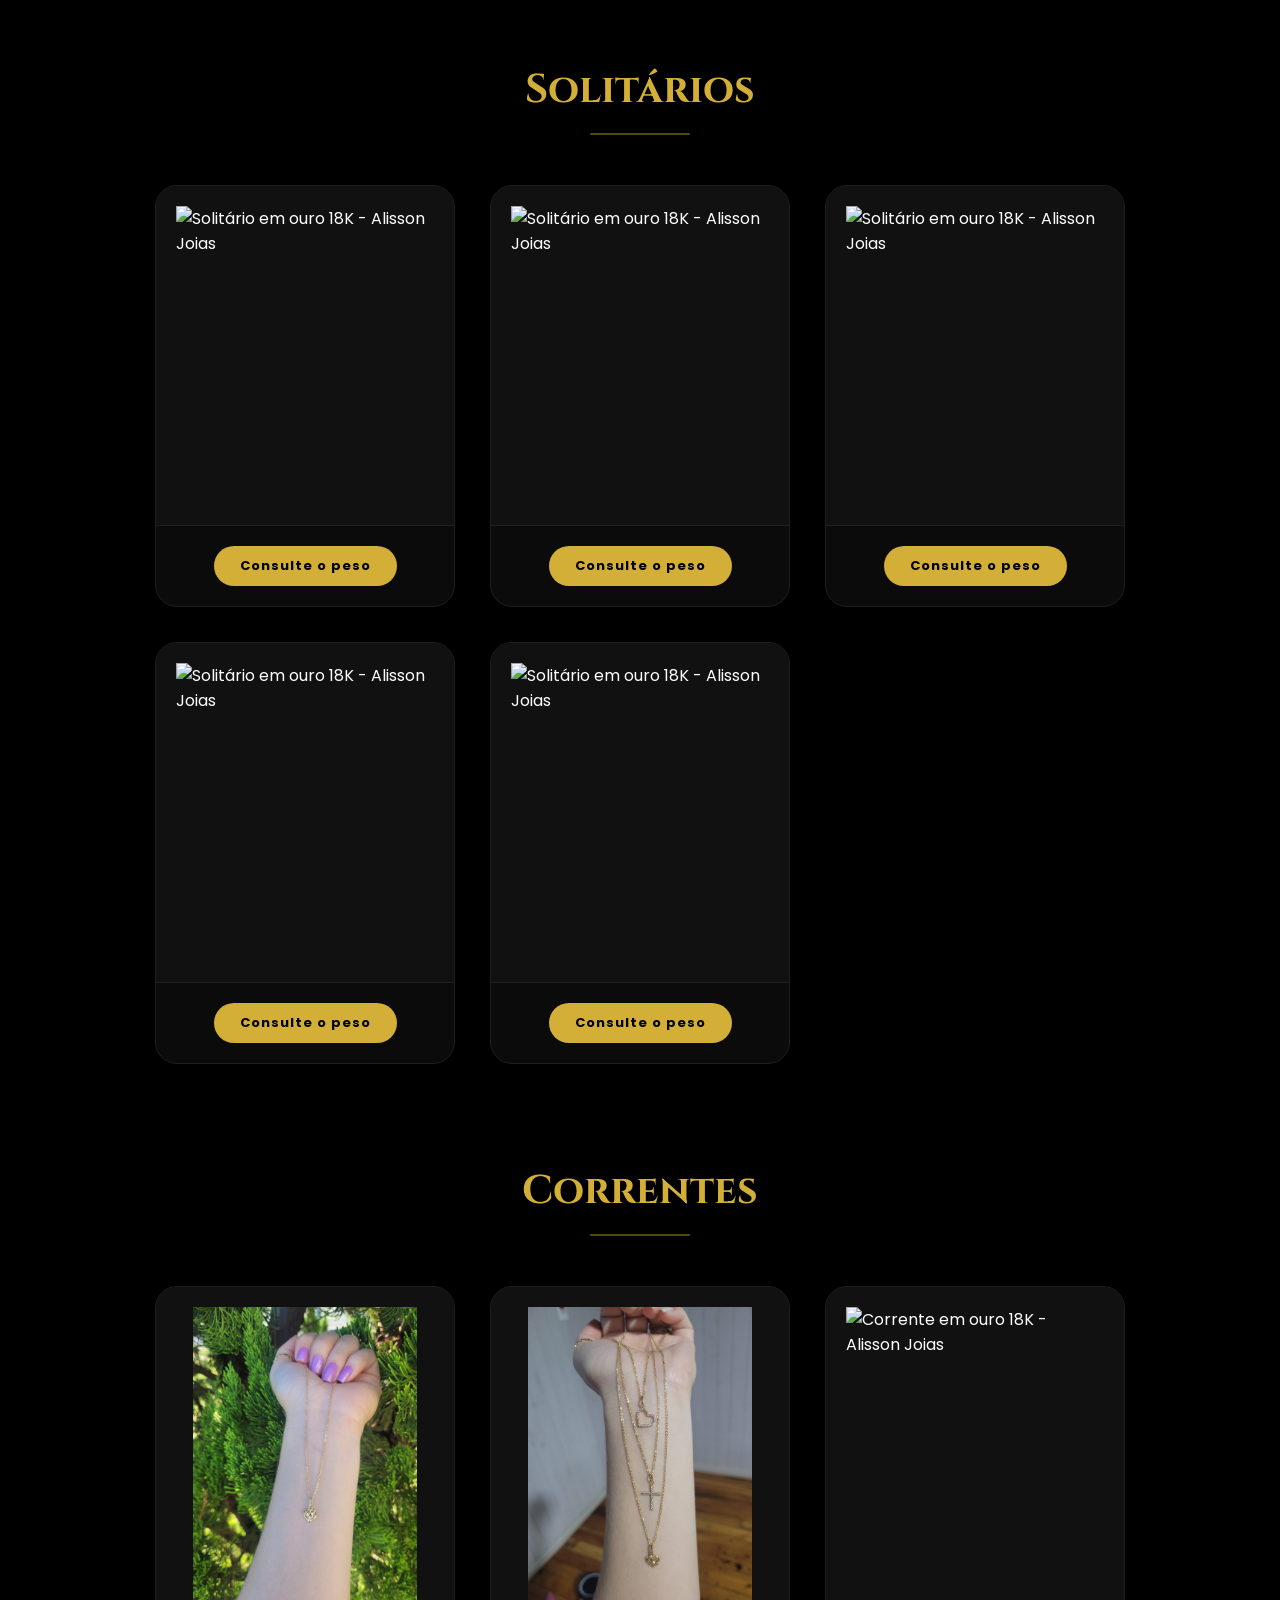
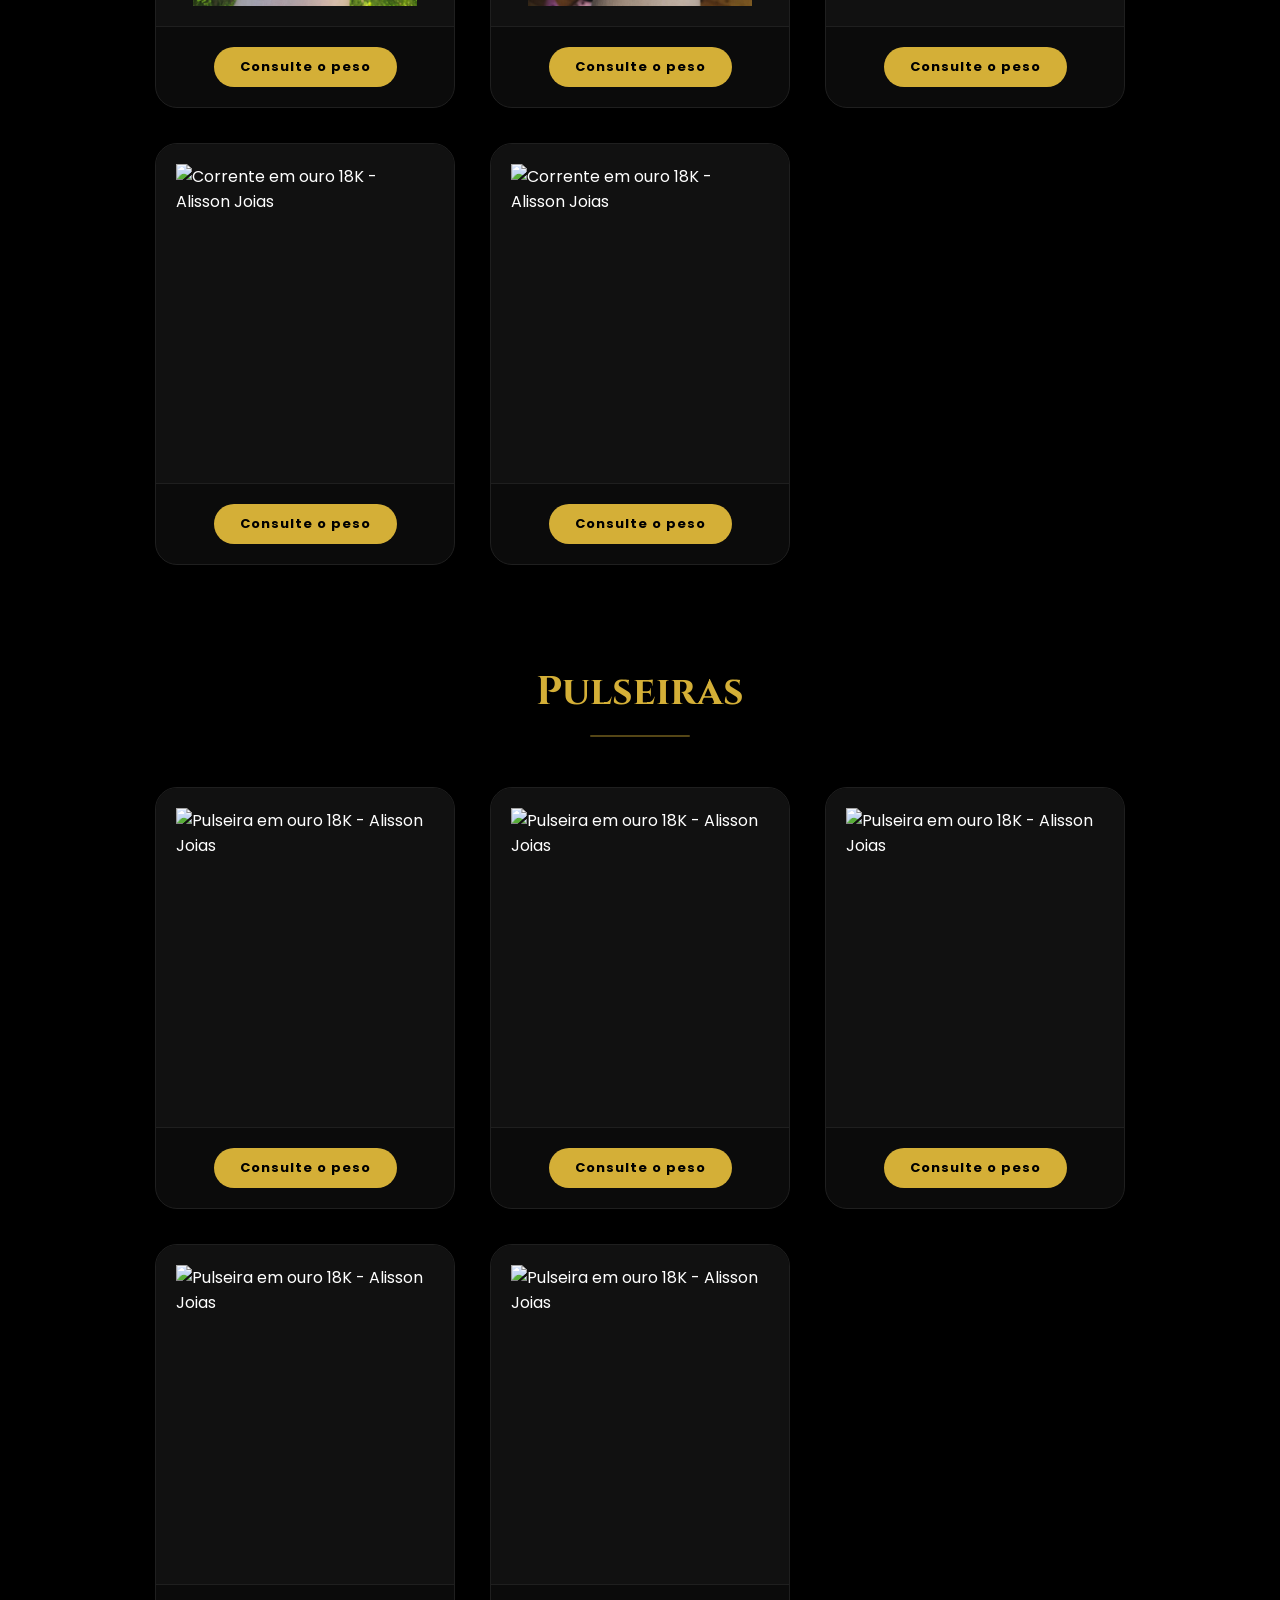
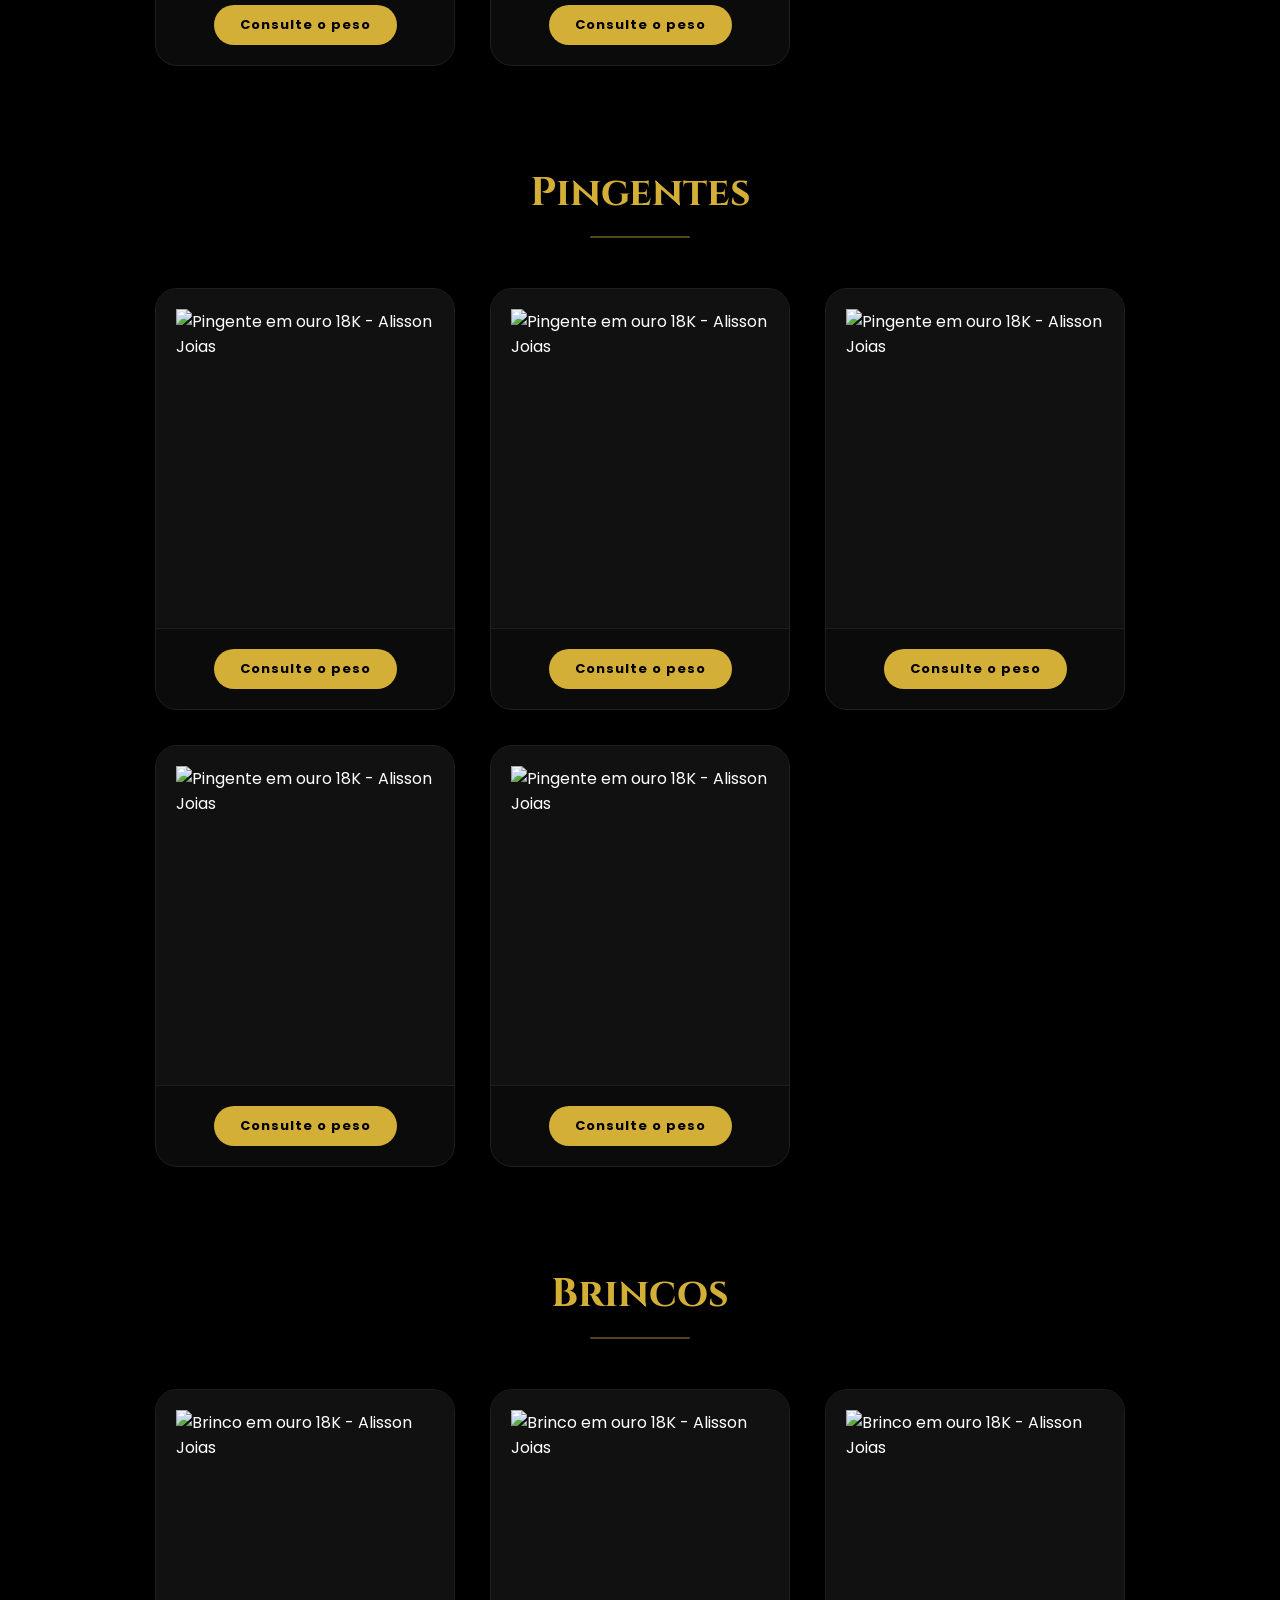
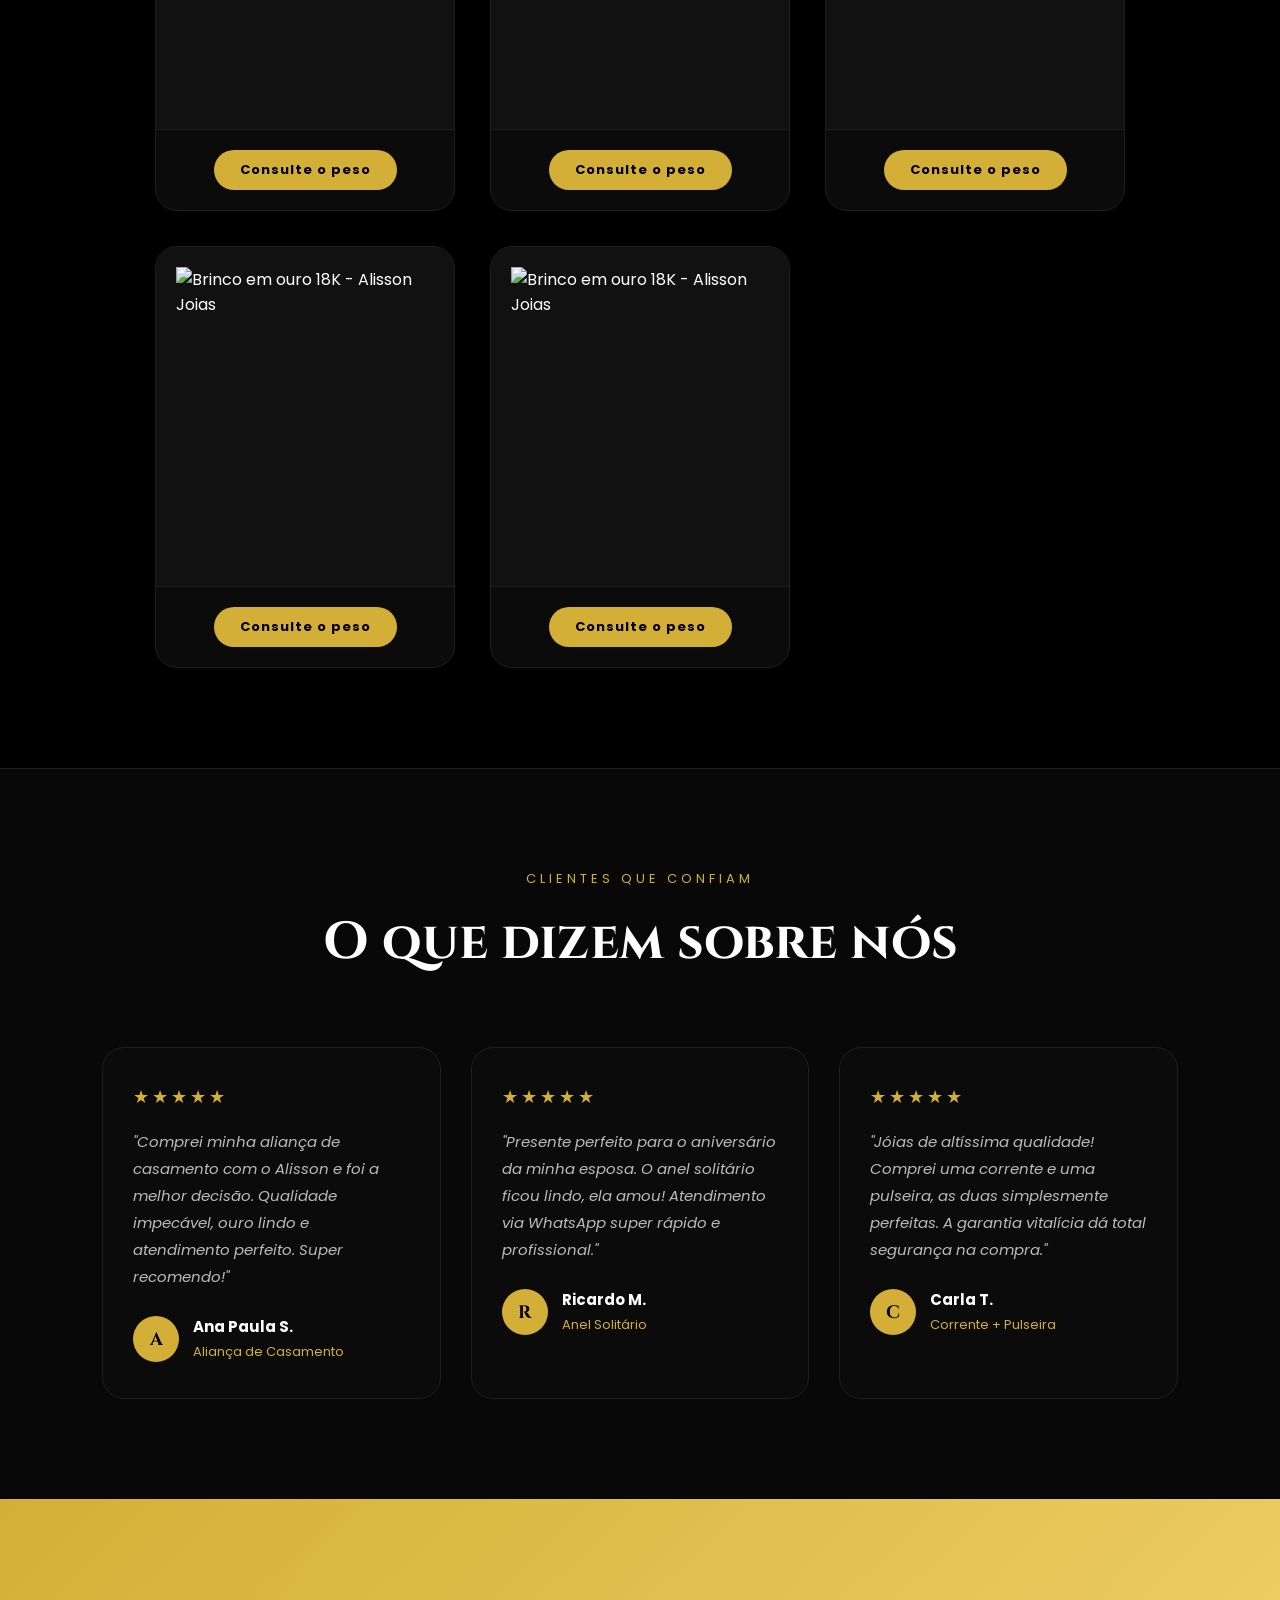
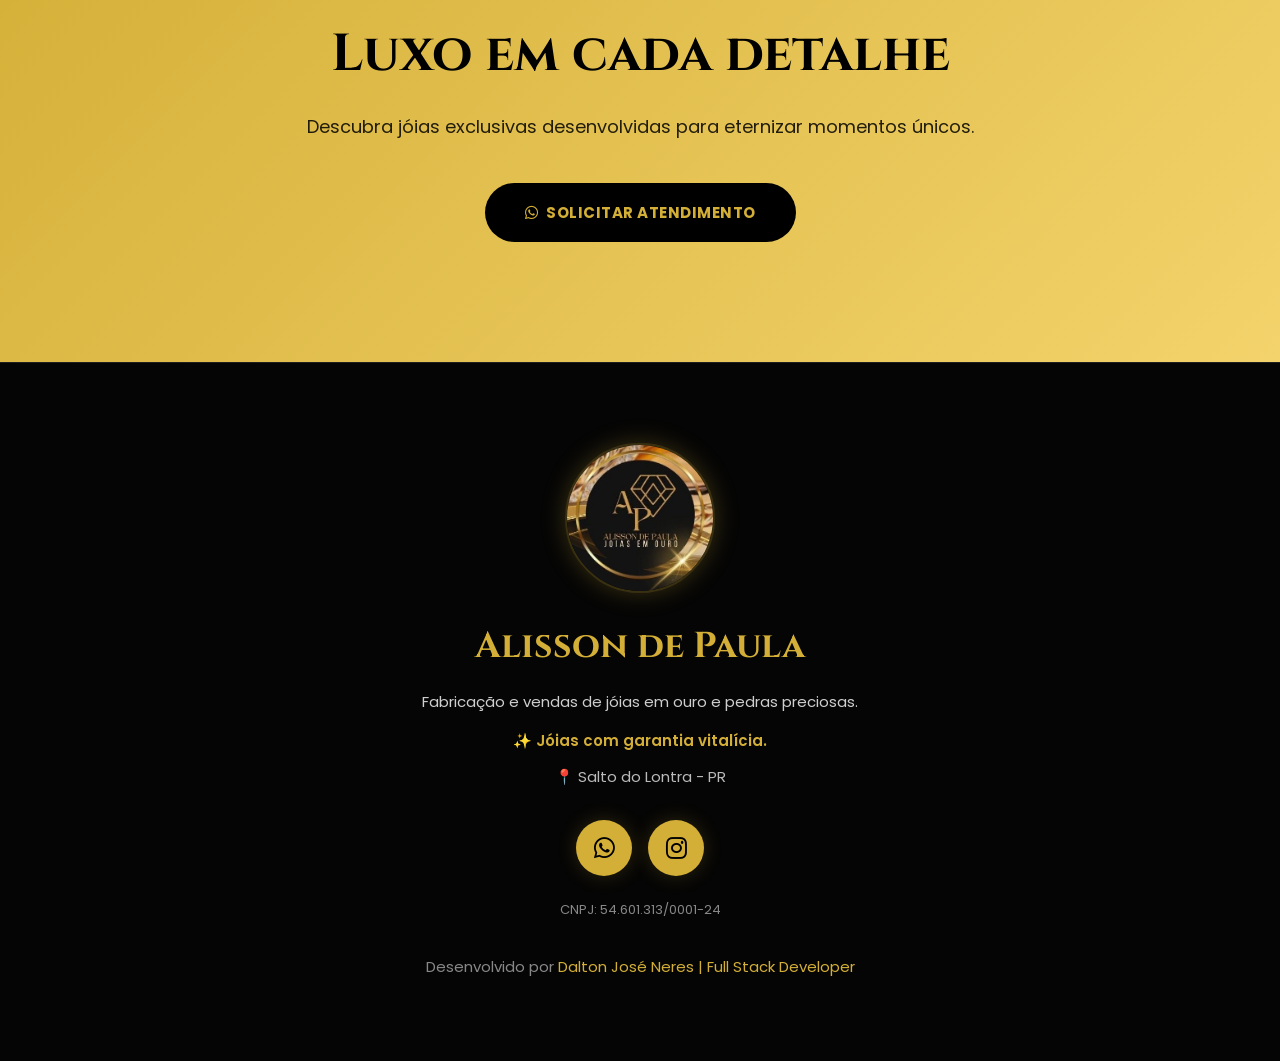
==== commit d55298a7: "upload" ====
--- a/index.html
+++ b/index.html
@@ -1,697 +1,771 @@
-<!DOCTYPE html>
-<html lang="pt-BR">
-<head>
-  <meta charset="UTF-8">
-  <meta name="viewport" content="width=device-width, initial-scale=1.0">
-  <title>Alisson de Paula | Jóias em Ouro</title>
-  <link rel="icon" type="image/x-icon" href="logo.jpg">
-  <link rel="stylesheet" href="style.css">
-  <link rel="preconnect" href="https://fonts.googleapis.com">
-  <link rel="preconnect" href="https://fonts.gstatic.com" crossorigin>
-  <link href="https://fonts.googleapis.com/css2?family=Cinzel:wght@400;500;600;700&family=Poppins:wght@300;400;500;600&display=swap" rel="stylesheet">
-</head>
-
-<body>
-
-<!-- HERO -->
-<section class="hero">
-
-  <div class="overlay"></div>
-
-  <div class="hero-content">
-
-    <p class="subtitle">
-      ELEGÂNCIA • LUXO • SOFISTICAÇÃO
-    </p>
-
-    <h1>
-      Jóias feitas para momentos eternos
-    </h1>
-
-    <p class="description">
-      Descubra jóias exclusivas com acabamento premium,
-      brilho sofisticado e design refinado.
-    </p>
-
-    <div class="hero-badges">
-
-  <span>💎 Ouro 18K</span>
-  <span>✨ Garantia Vitalícia</span>
-  <span>🖤 Design Exclusivo</span>
-
-</div>
-
-    <!-- BOTÃO + MENU -->
-    <div class="dropdown">
-
-      <button class="btn dropdown-btn">
-        VER COLEÇÃO
-      </button>
-
-      <div class="dropdown-content">
-        <a href="#aneis">
-          Anéis
-        </a>
-        <a href="#aliancas">
-          Alianças
-        </a>
-        <a href="#solitarios">
-          Solitários
-        </a>
-        <a href="#correntes">
-          Correntes
-        </a>
-        <a href="#pulseiras">
-          Pulseiras
-        </a>
-        <a href="#pingentes">
-          Pingentes
-        </a>
-        <a href="#brincos">
-          Brincos
-        </a>
-        <a href="#produtos">
-          Ver Todas
-        </a>
-      </div>
-
-    </div>
-
-  </div>
-
-</section>
-
-  <!-- SOBRE -->
-  <section class="sobre">
-
-    <div class="container">
-
-      <div class="sobre-img">
-
-        <img src="logo.jpg" alt="Joias" title="Joias">
-
-      </div>
-
-      <div class="sobre-text">
-
-        <p class="mini-title">
-          SOBRE NOSSA JOALHERIA
-        </p>
-
-        <h2>
-          Qualidade premium
-          em cada detalhe
-        </h2>
-
-        <p>
-          Trabalhamos com jóias cuidadosamente selecionadas,
-          oferecendo sofisticação, brilho intenso e acabamento refinado
-          para eternizar momentos especiais.
-        </p>
-
-      </div>
-
-    </div>
-
-  </section>
-
-<!-- PRODUTOS -->
-<section class="produtos" id="produtos">
-
-  <div class="title-center">
-
-    <p class="mini-title">
-      NOSSA COLEÇÃO
-    </p>
-
-    <h2>
-      Jóias em destaque
-    </h2>
-
-  </div>
-
-  <!-- =========================
-       ANÉIS
-  ========================== -->
-
-<div class="categoria" id="aneis">
-
-    <h3 class="categoria-title">
-      Anéis
-    </h3>
-
-    <div class="cards">
-
-      <div class="card">
-
-        <img src="imgs/anel/anel1.jpeg" alt="Anel" title="Anel">
-
-        <div class="card-content">
-          <span>2,50 GRAMAS</span>
-        </div>
-
-      </div>
-
-      <div class="card">
-
-        <img src="imgs/anel/anel2.jpeg" alt="Anel" title="Anel">
-
-        <div class="card-content">
-          <span>2,55 GRAMAS</span>
-        </div>
-
-      </div>
-
-      <div class="card">
-
-        <img src="imgs/anel/anel3.jpeg" alt="Anel" title="Anel">
-
-        <div class="card-content">
-          <span>2 GRAMAS</span>
-        </div>
-
-      </div>
-
-      <div class="card">
-
-        <img src="imgs/anel/anel4.jpeg" alt="Anel" title="Anel">
-
-        <div class="card-content">
-          <span>2,50 GRAMAS</span>
-        </div>
-
-      </div>
-
-      <div class="card">
-
-        <img src="imgs/anel/anel5.jpeg" alt="Anel" title="Anel">
-
-        <div class="card-content">
-          <span>1,26 GRAMAS</span>
-        </div>
-
-      </div>
-
-    </div>
-
-  </div>
-
-    <!-- =========================
-       ALIANÇAS
-  ========================== -->
-
-  <div class="categoria" id="aliancas">
-
-    <h3 class="categoria-title">
-      Alianças
-    </h3>
-
-    <div class="cards">
-
-      <div class="card">
-
-        <img src="alianca1.jpeg" alt="Aliança" title="Aliança">
-
-        <div class="card-content">
-          <span>0 GRAMAS</span>
-        </div>
-
-      </div>
-
-      <div class="card">
-
-        <img src="alianca2.jpeg" alt="Aliança" title="Aliança">
-
-        <div class="card-content">
-          <span>0 GRAMAS</span>
-        </div>
-
-      </div>
-
-      <div class="card">
-
-        <img src="alianca3.jpeg" alt="Aliança" title="Aliança">
-
-        <div class="card-content">
-          <span>0 GRAMAS</span>
-        </div>
-
-      </div>
-
-      <div class="card">
-
-        <img src="alianca4.jpeg" alt="Aliança" title="Aliança">
-
-        <div class="card-content">
-          <span>0 GRAMAS</span>
-        </div>
-
-      </div>
-
-      <div class="card">
-
-        <img src="alianca5.jpeg" alt="Aliança" title="Aliança">
-
-        <div class="card-content">
-          <span>0 GRAMAS</span>
-        </div>
-
-      </div>
-
-    </div>
-
-  </div>
-
-  <!-- =========================
-       SOLITÁRIOS
-  ========================== -->
-
-  <div class="categoria" id="solitarios">
-
-    <h3 class="categoria-title">
-      Solitários
-    </h3>
-
-    <div class="cards">
-
-      <div class="card">
-
-        <img src="solitario1.jpeg" alt="Solitário" title="Solitário">
-
-        <div class="card-content">
-          <span>0 GRAMAS</span>
-        </div>
-
-      </div>
-
-      <div class="card">
-
-        <img src="solitario2.jpeg" alt="Solitário" title="Solitário">
-
-        <div class="card-content">
-          <span>0 GRAMAS</span>
-        </div>
-
-      </div>
-
-      <div class="card">
-
-        <img src="solitario3.jpeg" alt="Solitário" title="Solitário">
-
-        <div class="card-content">
-          <span>0 GRAMAS</span>
-        </div>
-
-      </div>
-
-      <div class="card">
-
-        <img src="solitario4.jpeg" alt="Solitário" title="Solitário">
-
-        <div class="card-content">
-          <span>0 GRAMAS</span>
-        </div>
-
-      </div>
-
-      <div class="card">
-
-        <img src="solitario5.jpeg" alt="Solitário" title="Solitário">
-
-        <div class="card-content">
-          <span>0 GRAMAS</span>
-        </div>
-
-      </div>
-
-    </div>
-
-  </div>
-
-  <!-- =========================
-       CORRENTES
-  ========================== -->
-
-  <div class="categoria" id="correntes">
-
-    <h3 class="categoria-title">
-      Correntes
-    </h3>
-
-    <div class="cards">
-
-      <div class="card">
-
-        <img src="imgs/corrente/corrente1.png" alt="Corrente" title="Corrente">
-
-        <div class="card-content">
-          <span>0 GRAMAS</span>
-        </div>
-
-      </div>
-
-      <div class="card">
-
-        <img src="imgs/corrente/corrente2.jpeg" alt="Corrente" title="Corrente">
-
-        <div class="card-content">
-          <span>0 GRAMAS</span>
-        </div>
-
-      </div>
-
-      <div class="card">
-
-        <img src="imgs/corrente/corrente3.jpeg" alt="Corrente" title="Corrente">
-
-        <div class="card-content">
-          <span>0 GRAMAS</span>
-        </div>
-
-      </div>
-
-      <div class="card">
-
-        <img src="imgs/corrente/corrente4.jpeg" alt="Corrente" title="Corrente">
-
-        <div class="card-content">
-          <span>0 GRAMAS</span>
-        </div>
-
-      </div>
-
-      <div class="card">
-
-        <img src="imgs/corrente/corrente5.jpeg" alt="Corrente" title="Corrente">
-
-        <div class="card-content">
-          <span>0 GRAMAS</span>
-        </div>
-
-      </div>
-
-    </div>
-
-  </div>
-
-  <!-- =========================
-       PULSEIRAS
-  ========================== -->
-
-  <div class="categoria" id="pulseiras">
-
-    <h3 class="categoria-title">
-      Pulseiras
-    </h3>
-
-    <div class="cards">
-
-      <div class="card">
-
-        <img src="pulseira1.jpeg" alt="Pulseira" title="Pulseira">
-
-        <div class="card-content">
-          <span>0 GRAMAS</span>
-        </div>
-
-      </div>
-
-      <div class="card">
-
-        <img src="pulseira2.jpeg" alt="Pulseira" title="Pulseira">
-
-        <div class="card-content">
-          <span>0 GRAMAS</span>
-        </div>
-
-      </div>
-
-      <div class="card">
-
-        <img src="pulseira3.jpeg" alt="Pulseira" title="Pulseira">
-
-        <div class="card-content">
-          <span>0 GRAMAS</span>
-        </div>
-
-      </div>
-
-      <div class="card">
-
-        <img src="pulseira4.jpeg" alt="Pulseira" title="Pulseira">
-
-        <div class="card-content">
-          <span>0 GRAMAS</span>
-        </div>
-
-      </div>
-
-      <div class="card">
-
-        <img src="pulseira5.jpeg" alt="Pulseira" title="Pulseira">
-
-        <div class="card-content">
-          <span>0 GRAMAS</span>
-        </div>
-
-      </div>
-
-    </div>
-
-  </div>
-
-  <!-- =========================
-       PINGENTES
-  ========================== -->
-
-  <div class="categoria" id="pingentes">
-
-    <h3 class="categoria-title">
-      Pingentes
-    </h3>
-
-    <div class="cards">
-
-      <div class="card">
-
-        <img src="pingente1.jpeg" alt="Pingente" title="Pingente">
-
-        <div class="card-content">
-          <span>0 GRAMAS</span>
-        </div>
-
-      </div>
-
-      <div class="card">
-
-        <img src="pingente2.jpeg" alt="Pingente" title="Pingente">
-
-        <div class="card-content">
-          <span>0 GRAMAS</span>
-        </div>
-
-      </div>
-
-      <div class="card">
-
-        <img src="pingente3.jpeg" alt="Pingente" title="Pingente">
-
-        <div class="card-content">
-          <span>0 GRAMAS</span>
-        </div>
-
-      </div>
-
-      <div class="card">
-
-        <img src="pingente4.jpeg" alt="Pingente" title="Pingente">
-
-        <div class="card-content">
-          <span>0 GRAMAS</span>
-        </div>
-
-      </div>
-
-      <div class="card">
-
-        <img src="pingente5.jpeg" alt="Pingente" title="Pingente">
-
-        <div class="card-content">
-          <span>0 GRAMAS</span>
-        </div>
-
-      </div>
-
-    </div>
-
-  </div>
-
-  <!-- =========================
-       BRINCOS
-  ========================== -->
-
-  <div class="categoria" id="brincos">
-
-    <h3 class="categoria-title">
-      Brincos
-    </h3>
-
-    <div class="cards">
-
-      <div class="card">
-
-        <img src="brinco1.jpeg" alt="Brinco" title="Brinco">
-
-        <div class="card-content">
-          <span>0 GRAMAS</span>
-        </div>
-
-      </div>
-
-      <div class="card">
-
-        <img src="brinco2.jpeg" alt="Brinco" title="Brinco">
-
-        <div class="card-content">
-          <span>0 GRAMAS</span>
-        </div>
-
-      </div>
-
-      <div class="card">
-
-        <img src="brinco3.jpeg" alt="Brinco" title="Brinco">
-
-        <div class="card-content">
-          <span>0 GRAMAS</span>
-        </div>
-
-      </div>
-
-      <div class="card">
-
-        <img src="brinco4.jpeg" alt="Brinco" title="Brinco">
-
-        <div class="card-content">
-          <span>0 GRAMAS</span>
-        </div>
-
-      </div>
-
-      <div class="card">
-
-        <img src="brinco5.jpeg" alt="Brinco" title="Brinco">
-
-        <div class="card-content">
-          <span>0 GRAMAS</span>
-        </div>
-
-      </div>
-
-    </div>
-
-  </div>
-
-</section>
-
-<!-- CTA -->
-<section class="final">
-
-  <h2>
-    Luxo em cada detalhe
-  </h2>
-
-  <p>
-    Descubra jóias exclusivas desenvolvidas para eternizar momentos únicos.
-  </p>
-
-  <a 
-    href="https://wa.me/5546999253231?text=Olá,%20tudo%20bem?%20Vim%20do%20site%20e%20tenho%20interesse%20em%20ver%20quais%20as%20joias%20que%20você%20tem%20disponível."
-    class="btn"
-    target="_blank"
-  >
-    SOLICITAR ATENDIMENTO
-  </a>
-
-</section>
-
-<!-- RODAPÉ -->
-<footer class="footer">
-
-  <div class="footer-content">
-
-    <img 
-      src="logo.jpg" 
-      alt="Logo Alisson de Paula"
-      title="Logo Alisson de Paula"
-    >
-
-    <h3>
-      Alisson de Paula
-    </h3>
-
-    <p class="empresa">
-      Fabricação e vendas de jóias em ouro e pedras preciosas.
-    </p>
-
-    <p class="garantia">
-      Jóias com garantia vitalícia.
-    </p>
-
-    <p class="cidade">
-      Salto do Lontra - PR
-    </p>
-
-<!-- TELEFONE + INSTAGRAM -->
-<div class="social">
-
-  <!-- WHATSAPP -->
-  <a 
-    href="https://wa.me/5546999253231?text=Olá,%20tudo%20bem?%20Vim%20do%20site%20e%20tenho%20interesse%20em%20ver%20quais%20as%20joias%20que%20você%20tem%20disponível."
-    target="_blank"
-    class="whatsapp"
-    title="WhatsApp"
-  >
-    <i class="fa-brands fa-whatsapp"></i>
-  </a>
-
-  <!-- INSTAGRAM -->
-  <a 
-    href="https://www.instagram.com/alissonjoias18k/"
-    target="_blank"
-    class="instagram"
-    title="Instagram"
-  >
-    <i class="fa-brands fa-instagram"></i>
-  </a>
-
-</div>
-
-    <p class="cnpj">
-      CNPJ: 54.601.313/0001-24
-    </p>
-
-    <!-- DESENVOLVEDOR -->
-    <p class="developer">
-      Desenvolvido por
-      <a 
-        href="https://linkneres.vercel.app/"
-        target="_blank"
-      >
-        Dalton José Neres | Full Stack Developer
-      </a>
-    </p>
-
-  </div>
-
-</footer>
-
-<!-- FONT AWESOME -->
-<link
-  rel="stylesheet"
-  href="https://cdnjs.cloudflare.com/ajax/libs/font-awesome/6.5.1/css/all.min.css"
-/>
-
-</body>
-
-</html>+<!DOCTYPE html>
+<html lang="pt-BR">
+<head>
+  <meta charset="UTF-8">
+  <meta name="viewport" content="width=device-width, initial-scale=1.0">
+
+  <!-- SEO META TAGS -->
+  <title>Alisson de Paula | Jóias em Ouro 18K</title>
+  <meta name="description" content="Jóias exclusivas em ouro 18K com garantia vitalícia. Anéis, alianças, solitários, correntes, pulseiras, pingentes e brincos em Salto do Lontra - PR.">
+  <meta name="keywords" content="joias ouro 18k, joalheria, aliancas, aneis, solitarios, brincos, pulseiras, Salto do Lontra, Parana">
+  <meta name="author" content="Alisson de Paula">
+
+  <!-- OPEN GRAPH (WhatsApp / Facebook preview) -->
+  <meta property="og:type" content="website">
+  <meta property="og:title" content="Alisson de Paula | Jóias em Ouro 18K">
+  <meta property="og:description" content="Jóias exclusivas em ouro 18K com garantia vitalícia. Design refinado para momentos eternos.">
+  <meta property="og:image" content="logo.jpg">
+  <meta property="og:url" content="https://alissonjoias.com.br">
+
+  <!-- TWITTER CARD -->
+  <meta name="twitter:card" content="summary_large_image">
+  <meta name="twitter:title" content="Alisson de Paula | Jóias em Ouro 18K">
+  <meta name="twitter:description" content="Jóias exclusivas em ouro 18K com garantia vitalícia.">
+  <meta name="twitter:image" content="logo.jpg">
+
+  <link rel="icon" type="image/x-icon" href="logo.jpg">
+  <link rel="stylesheet" href="style.css">
+  <link rel="preconnect" href="https://fonts.googleapis.com">
+  <link rel="preconnect" href="https://fonts.gstatic.com" crossorigin>
+  <link href="https://fonts.googleapis.com/css2?family=Cinzel:wght@400;500;600;700&family=Poppins:wght@300;400;500;600&display=swap" rel="stylesheet">
+  <link rel="stylesheet" href="https://cdnjs.cloudflare.com/ajax/libs/font-awesome/6.5.1/css/all.min.css"/>
+</head>
+
+<body>
+
+<!-- ================================
+     HERO
+================================= -->
+<section class="hero">
+  <div class="overlay"></div>
+
+  <div class="hero-content">
+    <p class="subtitle">ELEGÂNCIA • LUXO • SOFISTICAÇÃO</p>
+
+    <h1>Jóias feitas para<br>momentos eternos</h1>
+
+    <p class="description">
+      Descubra jóias exclusivas em ouro 18K com acabamento premium,
+      brilho sofisticado e design refinado.
+    </p>
+
+    <div class="hero-badges">
+      <span>💎 Ouro 18K</span>
+      <span>✨ Garantia Vitalícia</span>
+      <span>🖤 Design Exclusivo</span>
+    </div>
+
+    <!-- BOTÃO + MENU DROPDOWN -->
+    <div class="dropdown">
+      <button class="btn dropdown-btn">VER COLEÇÃO <i class="fa-solid fa-chevron-up"></i></button>
+      <div class="dropdown-content">
+        <a href="#aneis"><i class="fa-solid fa-ring"></i> Anéis</a>
+        <a href="#aliancas"><i class="fa-solid fa-heart"></i> Alianças</a>
+        <a href="#solitarios"><i class="fa-solid fa-gem"></i> Solitários</a>
+        <a href="#correntes"><i class="fa-solid fa-link"></i> Correntes</a>
+        <a href="#pulseiras"><i class="fa-solid fa-circle-nodes"></i> Pulseiras</a>
+        <a href="#pingentes"><i class="fa-solid fa-star"></i> Pingentes</a>
+        <a href="#brincos"><i class="fa-solid fa-droplet"></i> Brincos</a>
+        <a href="#produtos"><i class="fa-solid fa-grid-2"></i> Ver Todas</a>
+      </div>
+    </div>
+  </div>
+</section>
+
+<!-- ================================
+     DIFERENCIAIS
+================================= -->
+<section class="diferenciais">
+  <div class="diferenciais-grid">
+
+    <div class="diferencial-item">
+      <div class="diferencial-icon">💎</div>
+      <h4>Ouro 18K Certificado</h4>
+      <p>Todas as peças em ouro de lei com certificação de qualidade e autenticidade garantida.</p>
+    </div>
+
+    <div class="diferencial-item">
+      <div class="diferencial-icon">🛡️</div>
+      <h4>Garantia Vitalícia</h4>
+      <p>Comprando conosco, sua jóia tem garantia para sempre. Confiança total em cada peça.</p>
+    </div>
+
+    <div class="diferencial-item">
+      <div class="diferencial-icon">✨</div>
+      <h4>Design Exclusivo</h4>
+      <p>Peças únicas com acabamento refinado, desenvolvidas para eternizar momentos especiais.</p>
+    </div>
+
+    <div class="diferencial-item">
+      <div class="diferencial-icon">💬</div>
+      <h4>Atendimento Personalizado</h4>
+      <p>Atendimento direto e humanizado via WhatsApp. Encontramos a jóia perfeita para você.</p>
+    </div>
+
+  </div>
+</section>
+
+<!-- ================================
+     CONTADORES
+================================= -->
+<section class="contadores">
+  <div class="contadores-grid">
+    <div class="contador-item">
+      <span class="contador-num" data-target="500">0</span><span class="contador-suf">+</span>
+      <p>Clientes Satisfeitos</p>
+    </div>
+    <div class="contador-item">
+      <span class="contador-num" data-target="10">0</span><span class="contador-suf">+</span>
+      <p>Anos de Experiência</p>
+    </div>
+    <div class="contador-item">
+      <span class="contador-num" data-target="200">0</span><span class="contador-suf">+</span>
+      <p>Modelos Disponíveis</p>
+    </div>
+    <div class="contador-item">
+      <span class="contador-num" data-target="100">0</span><span class="contador-suf">%</span>
+      <p>Ouro 18K Garantido</p>
+    </div>
+  </div>
+</section>
+
+<!-- ================================
+     SOBRE
+================================= -->
+<section class="sobre" id="sobre">
+  <div class="container">
+
+    <div class="sobre-img">
+      <img src="logo.jpg" alt="Alisson de Paula Joias" title="Alisson de Paula Joias" loading="lazy">
+    </div>
+
+    <div class="sobre-text">
+      <p class="mini-title">SOBRE NOSSA JOALHERIA</p>
+      <h2>Qualidade premium<br>em cada detalhe</h2>
+      <p>
+        Trabalhamos com jóias cuidadosamente selecionadas,
+        oferecendo sofisticação, brilho intenso e acabamento refinado
+        para eternizar momentos especiais.
+      </p>
+      <p style="margin-top:16px;">
+        Com mais de 10 anos no mercado, somos referência em jóias em ouro 18K
+        em Salto do Lontra-PR e região, atendendo clientes de todo o Paraná com
+        dedicação e confiança.
+      </p>
+      <a
+        href="https://wa.me/5546999253231?text=Olá,%20gostaria%20de%20conhecer%20mais%20sobre%20as%20jóias."
+        class="btn sobre-btn"
+        target="_blank"
+      >
+        <i class="fa-brands fa-whatsapp"></i> Falar Conosco
+      </a>
+    </div>
+
+  </div>
+</section>
+
+<!-- ================================
+     PRODUTOS
+================================= -->
+<section class="produtos" id="produtos">
+
+  <div class="title-center">
+    <p class="mini-title">NOSSA COLEÇÃO</p>
+    <h2>Jóias em destaque</h2>
+  </div>
+
+  <!-- ANÉIS -->
+  <div class="categoria" id="aneis">
+    <h3 class="categoria-title">Anéis</h3>
+    <div class="cards">
+
+      <div class="card">
+        <div class="card-img-wrap" onclick="openLightbox(this)">
+          <img src="imgs/anel/anel1.jpeg" alt="Anel em ouro 18K - Alisson Joias" title="Anel em ouro 18K" loading="lazy">
+          <div class="card-zoom"><i class="fa-solid fa-magnifying-glass-plus"></i></div>
+        </div>
+        <div class="card-content">
+          <span class="card-weight">2,50 GRAMAS</span>
+        </div>
+      </div>
+
+      <div class="card">
+        <div class="card-img-wrap" onclick="openLightbox(this)">
+          <img src="imgs/anel/anel2.jpeg" alt="Anel em ouro 18K - Alisson Joias" title="Anel em ouro 18K" loading="lazy">
+          <div class="card-zoom"><i class="fa-solid fa-magnifying-glass-plus"></i></div>
+        </div>
+        <div class="card-content">
+          <span class="card-weight">2,55 GRAMAS</span>
+        </div>
+      </div>
+
+      <div class="card">
+        <div class="card-img-wrap" onclick="openLightbox(this)">
+          <img src="imgs/anel/anel3.jpeg" alt="Anel em ouro 18K - Alisson Joias" title="Anel em ouro 18K" loading="lazy">
+          <div class="card-zoom"><i class="fa-solid fa-magnifying-glass-plus"></i></div>
+        </div>
+        <div class="card-content">
+          <span class="card-weight">2 GRAMAS</span>
+        </div>
+      </div>
+
+      <div class="card">
+        <div class="card-img-wrap" onclick="openLightbox(this)">
+          <img src="imgs/anel/anel4.jpeg" alt="Anel em ouro 18K - Alisson Joias" title="Anel em ouro 18K" loading="lazy">
+          <div class="card-zoom"><i class="fa-solid fa-magnifying-glass-plus"></i></div>
+        </div>
+        <div class="card-content">
+          <span class="card-weight">2,50 GRAMAS</span>
+        </div>
+      </div>
+
+      <div class="card">
+        <div class="card-img-wrap" onclick="openLightbox(this)">
+          <img src="imgs/anel/anel5.jpeg" alt="Anel em ouro 18K - Alisson Joias" title="Anel em ouro 18K" loading="lazy">
+          <div class="card-zoom"><i class="fa-solid fa-magnifying-glass-plus"></i></div>
+        </div>
+        <div class="card-content">
+          <span class="card-weight">1,26 GRAMAS</span>
+        </div>
+      </div>
+
+    </div>
+  </div>
+
+  <!-- ALIANÇAS -->
+  <div class="categoria" id="aliancas">
+    <h3 class="categoria-title">Alianças</h3>
+    <div class="cards">
+
+      <div class="card">
+        <div class="card-img-wrap" onclick="openLightbox(this)">
+          <img src="alianca1.jpeg" alt="Aliança em ouro 18K - Alisson Joias" title="Aliança em ouro 18K" loading="lazy">
+          <div class="card-zoom"><i class="fa-solid fa-magnifying-glass-plus"></i></div>
+        </div>
+        <div class="card-content">
+          <span class="card-weight">Consulte o peso</span>
+        </div>
+      </div>
+
+      <div class="card">
+        <div class="card-img-wrap" onclick="openLightbox(this)">
+          <img src="alianca2.jpeg" alt="Aliança em ouro 18K - Alisson Joias" title="Aliança em ouro 18K" loading="lazy">
+          <div class="card-zoom"><i class="fa-solid fa-magnifying-glass-plus"></i></div>
+        </div>
+        <div class="card-content">
+          <span class="card-weight">Consulte o peso</span>
+        </div>
+      </div>
+
+      <div class="card">
+        <div class="card-img-wrap" onclick="openLightbox(this)">
+          <img src="alianca3.jpeg" alt="Aliança em ouro 18K - Alisson Joias" title="Aliança em ouro 18K" loading="lazy">
+          <div class="card-zoom"><i class="fa-solid fa-magnifying-glass-plus"></i></div>
+        </div>
+        <div class="card-content">
+          <span class="card-weight">Consulte o peso</span>
+        </div>
+      </div>
+
+      <div class="card">
+        <div class="card-img-wrap" onclick="openLightbox(this)">
+          <img src="alianca4.jpeg" alt="Aliança em ouro 18K - Alisson Joias" title="Aliança em ouro 18K" loading="lazy">
+          <div class="card-zoom"><i class="fa-solid fa-magnifying-glass-plus"></i></div>
+        </div>
+        <div class="card-content">
+          <span class="card-weight">Consulte o peso</span>
+        </div>
+      </div>
+
+      <div class="card">
+        <div class="card-img-wrap" onclick="openLightbox(this)">
+          <img src="alianca5.jpeg" alt="Aliança em ouro 18K - Alisson Joias" title="Aliança em ouro 18K" loading="lazy">
+          <div class="card-zoom"><i class="fa-solid fa-magnifying-glass-plus"></i></div>
+        </div>
+        <div class="card-content">
+          <span class="card-weight">Consulte o peso</span>
+        </div>
+      </div>
+
+    </div>
+  </div>
+
+  <!-- SOLITÁRIOS -->
+  <div class="categoria" id="solitarios">
+    <h3 class="categoria-title">Solitários</h3>
+    <div class="cards">
+
+      <div class="card">
+        <div class="card-img-wrap" onclick="openLightbox(this)">
+          <img src="solitario1.jpeg" alt="Solitário em ouro 18K - Alisson Joias" title="Solitário em ouro 18K" loading="lazy">
+          <div class="card-zoom"><i class="fa-solid fa-magnifying-glass-plus"></i></div>
+        </div>
+        <div class="card-content">
+          <span class="card-weight">Consulte o peso</span>
+        </div>
+      </div>
+
+      <div class="card">
+        <div class="card-img-wrap" onclick="openLightbox(this)">
+          <img src="solitario2.jpeg" alt="Solitário em ouro 18K - Alisson Joias" title="Solitário em ouro 18K" loading="lazy">
+          <div class="card-zoom"><i class="fa-solid fa-magnifying-glass-plus"></i></div>
+        </div>
+        <div class="card-content">
+          <span class="card-weight">Consulte o peso</span>
+        </div>
+      </div>
+
+      <div class="card">
+        <div class="card-img-wrap" onclick="openLightbox(this)">
+          <img src="solitario3.jpeg" alt="Solitário em ouro 18K - Alisson Joias" title="Solitário em ouro 18K" loading="lazy">
+          <div class="card-zoom"><i class="fa-solid fa-magnifying-glass-plus"></i></div>
+        </div>
+        <div class="card-content">
+          <span class="card-weight">Consulte o peso</span>
+        </div>
+      </div>
+
+      <div class="card">
+        <div class="card-img-wrap" onclick="openLightbox(this)">
+          <img src="solitario4.jpeg" alt="Solitário em ouro 18K - Alisson Joias" title="Solitário em ouro 18K" loading="lazy">
+          <div class="card-zoom"><i class="fa-solid fa-magnifying-glass-plus"></i></div>
+        </div>
+        <div class="card-content">
+          <span class="card-weight">Consulte o peso</span>
+        </div>
+      </div>
+
+      <div class="card">
+        <div class="card-img-wrap" onclick="openLightbox(this)">
+          <img src="solitario5.jpeg" alt="Solitário em ouro 18K - Alisson Joias" title="Solitário em ouro 18K" loading="lazy">
+          <div class="card-zoom"><i class="fa-solid fa-magnifying-glass-plus"></i></div>
+        </div>
+        <div class="card-content">
+          <span class="card-weight">Consulte o peso</span>
+        </div>
+      </div>
+
+    </div>
+  </div>
+
+  <!-- CORRENTES -->
+  <div class="categoria" id="correntes">
+    <h3 class="categoria-title">Correntes</h3>
+    <div class="cards">
+
+      <div class="card">
+        <div class="card-img-wrap" onclick="openLightbox(this)">
+          <img src="imgs/corrente/corrente1.png" alt="Corrente em ouro 18K - Alisson Joias" title="Corrente em ouro 18K" loading="lazy">
+          <div class="card-zoom"><i class="fa-solid fa-magnifying-glass-plus"></i></div>
+        </div>
+        <div class="card-content">
+          <span class="card-weight">Consulte o peso</span>
+        </div>
+      </div>
+
+      <div class="card">
+        <div class="card-img-wrap" onclick="openLightbox(this)">
+          <img src="imgs/corrente/corrente2.jpeg" alt="Corrente em ouro 18K - Alisson Joias" title="Corrente em ouro 18K" loading="lazy">
+          <div class="card-zoom"><i class="fa-solid fa-magnifying-glass-plus"></i></div>
+        </div>
+        <div class="card-content">
+          <span class="card-weight">Consulte o peso</span>
+        </div>
+      </div>
+
+      <div class="card">
+        <div class="card-img-wrap" onclick="openLightbox(this)">
+          <img src="imgs/corrente/corrente3.jpeg" alt="Corrente em ouro 18K - Alisson Joias" title="Corrente em ouro 18K" loading="lazy">
+          <div class="card-zoom"><i class="fa-solid fa-magnifying-glass-plus"></i></div>
+        </div>
+        <div class="card-content">
+          <span class="card-weight">Consulte o peso</span>
+        </div>
+      </div>
+
+      <div class="card">
+        <div class="card-img-wrap" onclick="openLightbox(this)">
+          <img src="imgs/corrente/corrente4.jpeg" alt="Corrente em ouro 18K - Alisson Joias" title="Corrente em ouro 18K" loading="lazy">
+          <div class="card-zoom"><i class="fa-solid fa-magnifying-glass-plus"></i></div>
+        </div>
+        <div class="card-content">
+          <span class="card-weight">Consulte o peso</span>
+        </div>
+      </div>
+
+      <div class="card">
+        <div class="card-img-wrap" onclick="openLightbox(this)">
+          <img src="imgs/corrente/corrente5.jpeg" alt="Corrente em ouro 18K - Alisson Joias" title="Corrente em ouro 18K" loading="lazy">
+          <div class="card-zoom"><i class="fa-solid fa-magnifying-glass-plus"></i></div>
+        </div>
+        <div class="card-content">
+          <span class="card-weight">Consulte o peso</span>
+        </div>
+      </div>
+
+    </div>
+  </div>
+
+  <!-- PULSEIRAS -->
+  <div class="categoria" id="pulseiras">
+    <h3 class="categoria-title">Pulseiras</h3>
+    <div class="cards">
+
+      <div class="card">
+        <div class="card-img-wrap" onclick="openLightbox(this)">
+          <img src="pulseira1.jpeg" alt="Pulseira em ouro 18K - Alisson Joias" title="Pulseira em ouro 18K" loading="lazy">
+          <div class="card-zoom"><i class="fa-solid fa-magnifying-glass-plus"></i></div>
+        </div>
+        <div class="card-content">
+          <span class="card-weight">Consulte o peso</span>
+        </div>
+      </div>
+
+      <div class="card">
+        <div class="card-img-wrap" onclick="openLightbox(this)">
+          <img src="pulseira2.jpeg" alt="Pulseira em ouro 18K - Alisson Joias" title="Pulseira em ouro 18K" loading="lazy">
+          <div class="card-zoom"><i class="fa-solid fa-magnifying-glass-plus"></i></div>
+        </div>
+        <div class="card-content">
+          <span class="card-weight">Consulte o peso</span>
+        </div>
+      </div>
+
+      <div class="card">
+        <div class="card-img-wrap" onclick="openLightbox(this)">
+          <img src="pulseira3.jpeg" alt="Pulseira em ouro 18K - Alisson Joias" title="Pulseira em ouro 18K" loading="lazy">
+          <div class="card-zoom"><i class="fa-solid fa-magnifying-glass-plus"></i></div>
+        </div>
+        <div class="card-content">
+          <span class="card-weight">Consulte o peso</span>
+        </div>
+      </div>
+
+      <div class="card">
+        <div class="card-img-wrap" onclick="openLightbox(this)">
+          <img src="pulseira4.jpeg" alt="Pulseira em ouro 18K - Alisson Joias" title="Pulseira em ouro 18K" loading="lazy">
+          <div class="card-zoom"><i class="fa-solid fa-magnifying-glass-plus"></i></div>
+        </div>
+        <div class="card-content">
+          <span class="card-weight">Consulte o peso</span>
+        </div>
+      </div>
+
+      <div class="card">
+        <div class="card-img-wrap" onclick="openLightbox(this)">
+          <img src="pulseira5.jpeg" alt="Pulseira em ouro 18K - Alisson Joias" title="Pulseira em ouro 18K" loading="lazy">
+          <div class="card-zoom"><i class="fa-solid fa-magnifying-glass-plus"></i></div>
+        </div>
+        <div class="card-content">
+          <span class="card-weight">Consulte o peso</span>
+        </div>
+      </div>
+
+    </div>
+  </div>
+
+  <!-- PINGENTES -->
+  <div class="categoria" id="pingentes">
+    <h3 class="categoria-title">Pingentes</h3>
+    <div class="cards">
+
+      <div class="card">
+        <div class="card-img-wrap" onclick="openLightbox(this)">
+          <img src="pingente1.jpeg" alt="Pingente em ouro 18K - Alisson Joias" title="Pingente em ouro 18K" loading="lazy">
+          <div class="card-zoom"><i class="fa-solid fa-magnifying-glass-plus"></i></div>
+        </div>
+        <div class="card-content">
+          <span class="card-weight">Consulte o peso</span>
+        </div>
+      </div>
+
+      <div class="card">
+        <div class="card-img-wrap" onclick="openLightbox(this)">
+          <img src="pingente2.jpeg" alt="Pingente em ouro 18K - Alisson Joias" title="Pingente em ouro 18K" loading="lazy">
+          <div class="card-zoom"><i class="fa-solid fa-magnifying-glass-plus"></i></div>
+        </div>
+        <div class="card-content">
+          <span class="card-weight">Consulte o peso</span>
+        </div>
+      </div>
+
+      <div class="card">
+        <div class="card-img-wrap" onclick="openLightbox(this)">
+          <img src="pingente3.jpeg" alt="Pingente em ouro 18K - Alisson Joias" title="Pingente em ouro 18K" loading="lazy">
+          <div class="card-zoom"><i class="fa-solid fa-magnifying-glass-plus"></i></div>
+        </div>
+        <div class="card-content">
+          <span class="card-weight">Consulte o peso</span>
+        </div>
+      </div>
+
+      <div class="card">
+        <div class="card-img-wrap" onclick="openLightbox(this)">
+          <img src="pingente4.jpeg" alt="Pingente em ouro 18K - Alisson Joias" title="Pingente em ouro 18K" loading="lazy">
+          <div class="card-zoom"><i class="fa-solid fa-magnifying-glass-plus"></i></div>
+        </div>
+        <div class="card-content">
+          <span class="card-weight">Consulte o peso</span>
+        </div>
+      </div>
+
+      <div class="card">
+        <div class="card-img-wrap" onclick="openLightbox(this)">
+          <img src="pingente5.jpeg" alt="Pingente em ouro 18K - Alisson Joias" title="Pingente em ouro 18K" loading="lazy">
+          <div class="card-zoom"><i class="fa-solid fa-magnifying-glass-plus"></i></div>
+        </div>
+        <div class="card-content">
+          <span class="card-weight">Consulte o peso</span>
+        </div>
+      </div>
+
+    </div>
+  </div>
+
+  <!-- BRINCOS -->
+  <div class="categoria" id="brincos">
+    <h3 class="categoria-title">Brincos</h3>
+    <div class="cards">
+
+      <div class="card">
+        <div class="card-img-wrap" onclick="openLightbox(this)">
+          <img src="brinco1.jpeg" alt="Brinco em ouro 18K - Alisson Joias" title="Brinco em ouro 18K" loading="lazy">
+          <div class="card-zoom"><i class="fa-solid fa-magnifying-glass-plus"></i></div>
+        </div>
+        <div class="card-content">
+          <span class="card-weight">Consulte o peso</span>
+        </div>
+      </div>
+
+      <div class="card">
+        <div class="card-img-wrap" onclick="openLightbox(this)">
+          <img src="brinco2.jpeg" alt="Brinco em ouro 18K - Alisson Joias" title="Brinco em ouro 18K" loading="lazy">
+          <div class="card-zoom"><i class="fa-solid fa-magnifying-glass-plus"></i></div>
+        </div>
+        <div class="card-content">
+          <span class="card-weight">Consulte o peso</span>
+        </div>
+      </div>
+
+      <div class="card">
+        <div class="card-img-wrap" onclick="openLightbox(this)">
+          <img src="brinco3.jpeg" alt="Brinco em ouro 18K - Alisson Joias" title="Brinco em ouro 18K" loading="lazy">
+          <div class="card-zoom"><i class="fa-solid fa-magnifying-glass-plus"></i></div>
+        </div>
+        <div class="card-content">
+          <span class="card-weight">Consulte o peso</span>
+        </div>
+      </div>
+
+      <div class="card">
+        <div class="card-img-wrap" onclick="openLightbox(this)">
+          <img src="brinco4.jpeg" alt="Brinco em ouro 18K - Alisson Joias" title="Brinco em ouro 18K" loading="lazy">
+          <div class="card-zoom"><i class="fa-solid fa-magnifying-glass-plus"></i></div>
+        </div>
+        <div class="card-content">
+          <span class="card-weight">Consulte o peso</span>
+        </div>
+      </div>
+
+      <div class="card">
+        <div class="card-img-wrap" onclick="openLightbox(this)">
+          <img src="brinco5.jpeg" alt="Brinco em ouro 18K - Alisson Joias" title="Brinco em ouro 18K" loading="lazy">
+          <div class="card-zoom"><i class="fa-solid fa-magnifying-glass-plus"></i></div>
+        </div>
+        <div class="card-content">
+          <span class="card-weight">Consulte o peso</span>
+        </div>
+      </div>
+
+    </div>
+  </div>
+
+</section>
+
+<!-- ================================
+     DEPOIMENTOS
+================================= -->
+<section class="depoimentos">
+
+  <div class="title-center">
+    <p class="mini-title">CLIENTES QUE CONFIAM</p>
+    <h2>O que dizem sobre nós</h2>
+  </div>
+
+  <div class="depoimentos-grid">
+
+    <div class="depoimento-card">
+      <div class="depoimento-stars">★★★★★</div>
+      <p>"Comprei minha aliança de casamento com o Alisson e foi a melhor decisão. Qualidade impecável, ouro lindo e atendimento perfeito. Super recomendo!"</p>
+      <div class="depoimento-autor">
+        <div class="depoimento-avatar">A</div>
+        <div>
+          <strong>Ana Paula S.</strong>
+          <span>Aliança de Casamento</span>
+        </div>
+      </div>
+    </div>
+
+    <div class="depoimento-card">
+      <div class="depoimento-stars">★★★★★</div>
+      <p>"Presente perfeito para o aniversário da minha esposa. O anel solitário ficou lindo, ela amou! Atendimento via WhatsApp super rápido e profissional."</p>
+      <div class="depoimento-autor">
+        <div class="depoimento-avatar">R</div>
+        <div>
+          <strong>Ricardo M.</strong>
+          <span>Anel Solitário</span>
+        </div>
+      </div>
+    </div>
+
+    <div class="depoimento-card">
+      <div class="depoimento-stars">★★★★★</div>
+      <p>"Jóias de altíssima qualidade! Comprei uma corrente e uma pulseira, as duas simplesmente perfeitas. A garantia vitalícia dá total segurança na compra."</p>
+      <div class="depoimento-autor">
+        <div class="depoimento-avatar">C</div>
+        <div>
+          <strong>Carla T.</strong>
+          <span>Corrente + Pulseira</span>
+        </div>
+      </div>
+    </div>
+
+  </div>
+
+</section>
+
+<!-- ================================
+     CTA FINAL
+================================= -->
+<section class="final">
+  <h2>Luxo em cada detalhe</h2>
+  <p>Descubra jóias exclusivas desenvolvidas para eternizar momentos únicos.</p>
+  <a
+    href="https://wa.me/5546999253231?text=Olá,%20tudo%20bem?%20Vim%20do%20site%20e%20tenho%20interesse%20em%20ver%20quais%20as%20joias%20que%20você%20tem%20disponível."
+    class="btn"
+    target="_blank"
+  >
+    <i class="fa-brands fa-whatsapp"></i> SOLICITAR ATENDIMENTO
+  </a>
+</section>
+
+<!-- ================================
+     RODAPÉ
+================================= -->
+<footer class="footer">
+  <div class="footer-content">
+
+    <img src="logo.jpg" alt="Logo Alisson de Paula" title="Logo Alisson de Paula" loading="lazy">
+
+    <h3>Alisson de Paula</h3>
+
+    <p class="empresa">Fabricação e vendas de jóias em ouro e pedras preciosas.</p>
+    <p class="garantia">✨ Jóias com garantia vitalícia.</p>
+    <p class="cidade">📍 Salto do Lontra - PR</p>
+
+    <div class="social">
+      <a href="https://wa.me/5546999253231?text=Olá,%20tudo%20bem?%20Vim%20do%20site%20e%20tenho%20interesse%20em%20ver%20quais%20as%20joias%20que%20você%20tem%20disponível." target="_blank" class="whatsapp" title="WhatsApp">
+        <i class="fa-brands fa-whatsapp"></i>
+      </a>
+      <a href="https://www.instagram.com/alissonjoias18k/" target="_blank" class="instagram" title="Instagram">
+        <i class="fa-brands fa-instagram"></i>
+      </a>
+    </div>
+
+    <p class="cnpj">CNPJ: 54.601.313/0001-24</p>
+
+    <p class="developer">
+      Desenvolvido por
+      <a href="https://linkneres.vercel.app/" target="_blank">Dalton José Neres | Full Stack Developer</a>
+    </p>
+
+  </div>
+</footer>
+
+<!-- ================================
+     LIGHTBOX
+================================= -->
+<div class="lightbox" id="lightbox" onclick="closeLightbox()">
+  <button class="lightbox-close" onclick="closeLightbox()">
+    <i class="fa-solid fa-xmark"></i>
+  </button>
+  <img id="lightboxImg" src="" alt="Joia em destaque">
+</div>
+
+<!-- ================================
+     JAVASCRIPT
+================================= -->
+<script>
+  /* --- CONTADORES ANIMADOS --- */
+  function animateCounters() {
+    document.querySelectorAll('.contador-num').forEach(el => {
+      const target = +el.dataset.target;
+      const duration = 2000;
+      const step = target / (duration / 16);
+      let current = 0;
+
+      const timer = setInterval(() => {
+        current += step;
+        if (current >= target) {
+          current = target;
+          clearInterval(timer);
+        }
+        el.textContent = Math.floor(current);
+      }, 16);
+    });
+  }
+
+  const contadoresSection = document.querySelector('.contadores');
+  const contadoresObserver = new IntersectionObserver(entries => {
+    if (entries[0].isIntersecting) {
+      animateCounters();
+      contadoresObserver.disconnect();
+    }
+  }, { threshold: 0.4 });
+  contadoresObserver.observe(contadoresSection);
+
+  /* --- LIGHTBOX --- */
+  function openLightbox(wrap) {
+    const img = wrap.querySelector('img');
+    document.getElementById('lightboxImg').src = img.src;
+    document.getElementById('lightbox').classList.add('active');
+    document.body.style.overflow = 'hidden';
+  }
+
+  function closeLightbox() {
+    document.getElementById('lightbox').classList.remove('active');
+    document.body.style.overflow = '';
+  }
+
+  document.addEventListener('keydown', e => {
+    if (e.key === 'Escape') closeLightbox();
+  });
+
+  /* --- INTERSECTION OBSERVER: cards --- */
+  const cards = document.querySelectorAll('.card');
+  const cardObserver = new IntersectionObserver(entries => {
+    entries.forEach(entry => {
+      if (entry.isIntersecting) {
+        entry.target.classList.add('visible');
+      }
+    });
+  }, { threshold: 0.1 });
+  cards.forEach(c => cardObserver.observe(c));
+
+  /* --- DROPDOWN MOBILE: toggle no toque --- */
+  const dropdownBtn = document.querySelector('.dropdown-btn');
+  const dropdownContent = document.querySelector('.dropdown-content');
+
+  dropdownBtn.addEventListener('click', () => {
+    dropdownContent.classList.toggle('show');
+  });
+
+  document.addEventListener('click', e => {
+    if (!e.target.closest('.dropdown')) {
+      dropdownContent.classList.remove('show');
+    }
+  });
+</script>
+
+</body>
+</html>
--- a/style.css
+++ b/style.css
@@ -1,584 +1,983 @@
-:root {
-  /* CORES PRINCIPAIS */
-  --bg-primary: #000;
-  --bg-secondary: #080808;
-  --bg-card: #0b0b0b;
-  --bg-card-image: #111;
-  --bg-footer: #050505;
-
-  /* CORES TEXTO */
-  --text-primary: #fff;
-  --text-secondary: #ddd;
-  --text-muted: #bbb;
-  --text-light: #cfcfcf;
-  --text-gray: #888;
-  --text-dark: #000;
-
-  /* CORES DESTAQUE */
-  --gold: #d4af37;
-  --gold-light: #f3d36b;
-
-  /* BORDAS */
-  --border-color: #1f1f1f;
-
-  /* SOMBRAS */
-  --shadow-dark: 0 0 25px rgba(0, 0, 0, 0.35);
-  --shadow-gold: 0 0 25px rgba(212, 175, 55, 0.25);
-  --shadow-dropdown: 0 0 25px rgba(0, 0, 0, 0.45);
-
-  /* TRANSIÇÕES */
-  --transition: 0.3s;
-
-  /* FONTES */
-  --font-main: "Poppins", sans-serif;
-  --font-title: "Cinzel", serif;
-}
-
-* {
-  margin: 0;
-  padding: 0;
-  box-sizing: border-box;
-}
-
-html {
-  scroll-behavior: smooth;
-}
-
-body {
-  background: var(--bg-primary);
-  color: var(--text-primary);
-  font-family: var(--font-main);
-}
-
-/* HERO */
-
-.hero {
-  height: 100vh;
-  background: url("https://images.unsplash.com/photo-1515562141207-7a88fb7ce338?q=80&w=1600&auto=format&fit=crop")
-    center/cover no-repeat;
-  position: relative;
-  display: flex;
-  align-items: center;
-  justify-content: center;
-  text-align: center;
-  padding: 20px;
-}
-
-.overlay {
-  position: absolute;
-  inset: 0;
-  background: rgba(0, 0, 0, 0.7);
-}
-
-.hero-content {
-  position: relative;
-  z-index: 2;
-  max-width: 900px;
-  animation: fadeUp 1.2s ease;
-}
-
-.subtitle {
-  color: var(--gold);
-  letter-spacing: 5px;
-  margin-bottom: 20px;
-  font-size: 14px;
-}
-
-.hero h1 {
-  font-family: var(--font-title);
-  font-size: 75px;
-  line-height: 1.2;
-  margin-bottom: 25px;
-}
-
-.description {
-  color: var(--text-secondary);
-  font-size: 18px;
-  line-height: 1.8;
-  margin-bottom: 40px;
-}
-
-.btn {
-  display: inline-block;
-  background: var(--gold);
-  color: var(--text-dark);
-  text-decoration: none;
-  padding: 18px 40px;
-  border-radius: 50px;
-  font-weight: 600;
-  transition: var(--transition);
-}
-
-.btn:hover {
-  transform: translateY(-5px);
-}
-
-.hero-badges{
-  display:flex;
-  justify-content:center;
-  gap:15px;
-  flex-wrap:wrap;
-  margin-bottom:35px;
-}
-
-.hero-badges span{
-  border:1px solid rgba(212,175,55,0.25);
-  padding:12px 18px;
-  border-radius:50px;
-  background:rgba(255,255,255,0.03);
-  backdrop-filter:blur(10px);
-  font-size:14px;
-  color:#e5e5e5;
-}
-
-/* SOBRE */
-
-.sobre {
-  padding: 120px 8%;
-  background: var(--bg-secondary);
-}
-
-.container {
-  display: flex;
-  align-items: center;
-  justify-content: center;
-  gap: 60px;
-  flex-wrap: wrap;
-}
-
-.sobre-img {
-  animation: fadeLeft 1.2s ease;
-}
-
-.sobre-img img {
-  width: 450px;
-  border-radius: 25px;
-}
-
-.sobre-text {
-  max-width: 500px;
-  animation: fadeRight 1.2s ease;
-}
-
-.mini-title {
-  color: var(--gold);
-  letter-spacing: 4px;
-  margin-bottom: 20px;
-  font-size: 14px;
-}
-
-.sobre-text h2 {
-  font-family: var(--font-title);
-  font-size: 48px;
-  margin-bottom: 25px;
-  line-height: 1.3;
-}
-
-.sobre-text p {
-  color: var(--text-muted);
-  line-height: 1.8;
-}
-
-/* PRODUTOS */
-
-.produtos {
-  padding: 120px 8%;
-}
-
-.title-center {
-  text-align: center;
-  margin-bottom: 70px;
-}
-
-.title-center h2 {
-  font-family: var(--font-title);
-  font-size: 55px;
-}
-
-/* GRID DOS CARDS */
-
-.cards {
-  display: grid;
-  grid-template-columns: repeat(auto-fit, minmax(340px, 340px));
-  justify-content: center;
-  gap: 35px;
-}
-
-/* CARD */
-
-.card {
-  width: 340px;
-  background: var(--bg-card);
-  border: 1px solid var(--border-color);
-  border-radius: 25px;
-  overflow: hidden;
-  transition: 0.4s;
-  box-shadow: var(--shadow-dark);
-
-  opacity: 0;
-  transform: translateY(50px);
-  animation: cardAnimation 1s ease forwards;
-}
-
-.card:hover {
-  transform: translateY(-10px);
-  border-color: var(--gold);
-}
-
-/* IMAGEM */
-
-.card img {
-  width: 100%;
-  height: 380px;
-  object-fit: contain;
-  background: var(--bg-card-image);
-  padding: 20px;
-  border-bottom: 1px solid var(--border-color);
-}
-
-/* CONTEÚDO */
-
-.card-content {
-  padding: 30px;
-  text-align: center;
-}
-
-.card-content h3 {
-  font-family: var(--font-title);
-  font-size: 28px;
-  margin-bottom: 25px;
-}
-
-.card-content span {
-  background: var(--gold);
-  color: var(--text-dark);
-  padding: 12px 28px;
-  border-radius: 50px;
-  font-weight: 700;
-  letter-spacing: 1px;
-}
-
-/* CATEGORIAS */
-
-.categoria {
-  margin-top: 100px;
-}
-
-.categoria-title {
-  font-family: var(--font-title);
-  font-size: 42px;
-  color: var(--gold);
-  margin-bottom: 45px;
-  text-align: center;
-  position: relative;
-}
-
-.categoria-title::after {
-  content: "";
-  width: 120px;
-  height: 2px;
-  background: var(--gold);
-  display: block;
-  margin: 18px auto 0;
-  opacity: 0.5;
-}
-
-/* CTA FINAL */
-
-.final {
-  padding: 120px 8%;
-  text-align: center;
-  background: linear-gradient(to right, var(--gold), var(--gold-light));
-  color: var(--text-dark);
-}
-
-.final h2 {
-  font-family: var(--font-title);
-  font-size: 55px;
-  margin-bottom: 25px;
-}
-
-.final p {
-  max-width: 700px;
-  margin: 0 auto 40px;
-  font-size: 18px;
-  line-height: 1.8;
-}
-
-/* FOOTER */
-
-.footer {
-  background: var(--bg-footer);
-  padding: 80px 20px;
-  border-top: 1px solid var(--border-color);
-  text-align: center;
-}
-
-.footer-content {
-  max-width: 700px;
-  margin: 0 auto;
-  animation: fadeUp 1.5s ease;
-}
-
-.footer img {
-  width: 170px;
-  margin-bottom: 25px;
-  border-radius: 50%;
-  box-shadow: var(--shadow-gold);
-}
-
-.footer h3 {
-  font-family: var(--font-title);
-  font-size: 38px;
-  color: var(--gold);
-  margin-bottom: 20px;
-}
-
-.footer p {
-  color: var(--text-light);
-  line-height: 1.9;
-  font-size: 16px;
-}
-
-.footer .empresa {
-  max-width: 500px;
-  margin: 0 auto 10px;
-}
-
-.footer .garantia {
-  color: var(--gold);
-  font-weight: 600;
-}
-
-.footer .cidade {
-  margin-top: 10px;
-}
-
-.footer .cnpj {
-  margin-top: 20px;
-  color: var(--text-gray);
-  font-size: 14px;
-}
-
-/* TELEFONE */
-
-.telefone {
-  margin-top: 12px;
-  color: var(--gold) !important;
-  font-weight: 600;
-  font-size: 17px;
-}
-
-/* REDES SOCIAIS */
-
-.social {
-  margin-top: 25px;
-  display: flex;
-  justify-content: center;
-  gap: 18px;
-}
-
-.social a {
-  width: 58px;
-  height: 58px;
-  border-radius: 50%;
-  background: var(--gold);
-  color: var(--text-dark);
-  display: flex;
-  align-items: center;
-  justify-content: center;
-  text-decoration: none;
-  font-size: 26px;
-  transition: var(--transition);
-  box-shadow: 0 0 20px rgba(212, 175, 55, 0.25);
-}
-
-.social a:hover {
-  transform: translateY(-6px) scale(1.05);
-}
-
-/* DEVELOPER */
-
-.developer {
-  margin-top: 30px;
-  font-size: 14px;
-  color: var(--text-gray) !important;
-}
-
-.developer a {
-  color: var(--gold);
-  text-decoration: none;
-  transition: var(--transition);
-}
-
-.developer a:hover {
-  opacity: 0.8;
-}
-
-/* DROPDOWN COLEÇÃO */
-
-.dropdown {
-  position: relative;
-  display: inline-block;
-}
-
-.dropdown-content {
-  position: absolute;
-  bottom: 85px;
-  left: 50%;
-  transform: translateX(-50%);
-  background: var(--bg-card);
-  border: 1px solid var(--border-color);
-  border-radius: 20px;
-  min-width: 260px;
-  overflow: hidden;
-  opacity: 0;
-  visibility: hidden;
-  transition: var(--transition);
-  box-shadow: var(--shadow-dropdown);
-  z-index: 999;
-}
-
-.dropdown:hover .dropdown-content {
-  opacity: 1;
-  visibility: visible;
-  bottom: 75px;
-}
-
-.dropdown-content a {
-  display: block;
-  padding: 18px 25px;
-  color: var(--text-primary);
-  text-decoration: none;
-  transition: var(--transition);
-  border-bottom: 1px solid var(--border-color);
-}
-
-.dropdown-content a:last-child {
-  border-bottom: none;
-}
-
-.dropdown-content a:hover {
-  background: var(--gold);
-  color: var(--text-dark);
-  padding-left: 35px;
-}
-
-/* MOBILE */
-
-@media (max-width: 768px) {
-  .dropdown-content {
-    width: 240px;
-  }
-}
-
-/* RESPONSIVO */
-
-@media (max-width: 768px) {
-  .hero h1 {
-    font-size: 45px;
-  }
-
-  .title-center h2,
-  .sobre-text h2,
-  .final h2 {
-    font-size: 38px;
-  }
-
-  .sobre-img img {
-    width: 100%;
-  }
-}
-
-/* RESPONSIVIDADE */
-
-@media (max-width: 768px) {
-  .cards {
-    grid-template-columns: 1fr;
-  }
-
-  .card {
-    width: 100%;
-    max-width: 340px;
-    margin: 0 auto;
-  }
-
-  .card img {
-    height: 320px;
-  }
-
-  .title-center h2 {
-    font-size: 40px;
-  }
-
-  .categoria-title {
-    font-size: 32px;
-  }
-}
-
-/* DELAY ENTRE OS CARDS */
-
-.card:nth-child(1) {
-  animation-delay: 0.2s;
-}
-
-.card:nth-child(2) {
-  animation-delay: 0.4s;
-}
-
-.card:nth-child(3) {
-  animation-delay: 0.6s;
-}
-
-.card:nth-child(4) {
-  animation-delay: 0.8s;
-}
-
-.card:nth-child(5) {
-  animation-delay: 1s;
-}
-
-/* KEYFRAMES */
-
-@keyframes fadeUp {
-  from {
-    opacity: 0;
-    transform: translateY(50px);
-  }
-
-  to {
-    opacity: 1;
-    transform: translateY(0);
-  }
-}
-
-@keyframes fadeLeft {
-  from {
-    opacity: 0;
-    transform: translateX(-80px);
-  }
-
-  to {
-    opacity: 1;
-    transform: translateX(0);
-  }
-}
-
-@keyframes fadeRight {
-  from {
-    opacity: 0;
-    transform: translateX(80px);
-  }
-
-  to {
-    opacity: 1;
-    transform: translateX(0);
-  }
-}
-
-@keyframes cardAnimation {
-  to {
-    opacity: 1;
-    transform: translateY(0);
-  }
-}
+:root {
+  /* CORES PRINCIPAIS */
+  --bg-primary: #000;
+  --bg-secondary: #080808;
+  --bg-card: #0b0b0b;
+  --bg-card-image: #111;
+  --bg-footer: #050505;
+
+  /* CORES TEXTO */
+  --text-primary: #fff;
+  --text-secondary: #ddd;
+  --text-muted: #bbb;
+  --text-light: #cfcfcf;
+  --text-gray: #888;
+  --text-dark: #000;
+
+  /* CORES DESTAQUE */
+  --gold: #d4af37;
+  --gold-light: #f3d36b;
+  --gold-dim: rgba(212, 175, 55, 0.15);
+  --gold-border: rgba(212, 175, 55, 0.25);
+
+  /* BORDAS */
+  --border-color: #1f1f1f;
+
+  /* SOMBRAS */
+  --shadow-dark: 0 0 25px rgba(0, 0, 0, 0.35);
+  --shadow-gold: 0 0 25px rgba(212, 175, 55, 0.25);
+  --shadow-dropdown: 0 0 25px rgba(0, 0, 0, 0.45);
+
+  /* TRANSIÇÕES */
+  --transition: 0.3s;
+
+  /* FONTES */
+  --font-main: "Poppins", sans-serif;
+  --font-title: "Cinzel", serif;
+}
+
+/* ===================================
+   RESET & BASE
+=================================== */
+
+* {
+  margin: 0;
+  padding: 0;
+  box-sizing: border-box;
+}
+
+html {
+  scroll-behavior: smooth;
+}
+
+body {
+  background: var(--bg-primary);
+  color: var(--text-primary);
+  font-family: var(--font-main);
+}
+
+
+/* ===================================
+   HERO
+=================================== */
+
+.hero {
+  height: 100vh;
+  background: url("https://images.unsplash.com/photo-1515562141207-7a88fb7ce338?q=80&w=1600&auto=format&fit=crop")
+    center / cover no-repeat;
+  position: relative;
+  display: flex;
+  align-items: center;
+  justify-content: center;
+  text-align: center;
+  padding: 20px;
+}
+
+.overlay {
+  position: absolute;
+  inset: 0;
+  background: rgba(0, 0, 0, 0.72);
+}
+
+.hero-content {
+  position: relative;
+  z-index: 2;
+  max-width: 900px;
+  width: 100%;
+  display: flex;
+  flex-direction: column;
+  align-items: center;
+  justify-content: center;
+  text-align: center;
+  animation: fadeUp 1.2s ease;
+}
+
+.subtitle {
+  color: var(--gold);
+  letter-spacing: 5px;
+  margin-bottom: 20px;
+  font-size: 14px;
+}
+
+.hero h1 {
+  font-family: var(--font-title);
+  font-size: 75px;
+  line-height: 1.2;
+  margin-bottom: 25px;
+  max-width: 850px;
+}
+
+.description {
+  color: var(--text-secondary);
+  font-size: 18px;
+  line-height: 1.8;
+  margin-bottom: 40px;
+  max-width: 700px;
+}
+
+/* BOTÃO */
+
+.btn {
+  display: inline-flex;
+  align-items: center;
+  gap: 8px;
+  background: var(--gold);
+  color: var(--text-dark);
+  text-decoration: none;
+  padding: 18px 40px;
+  border-radius: 50px;
+  font-weight: 700;
+  font-size: 14px;
+  letter-spacing: 0.5px;
+  transition: var(--transition);
+  border: none;
+  cursor: pointer;
+  font-family: var(--font-main);
+}
+
+.btn:hover {
+  transform: translateY(-4px);
+  box-shadow: 0 10px 30px rgba(212, 175, 55, 0.35);
+}
+
+/* BADGES */
+
+.hero-badges {
+  display: flex;
+  justify-content: center;
+  align-items: center;
+  gap: 15px;
+  flex-wrap: wrap;
+  margin-bottom: 35px;
+  width: 100%;
+}
+
+.hero-badges span {
+  border: 1px solid var(--gold-border);
+  padding: 12px 18px;
+  border-radius: 50px;
+  background: rgba(255, 255, 255, 0.03);
+  backdrop-filter: blur(10px);
+  font-size: 14px;
+  color: #e5e5e5;
+}
+
+/* DROPDOWN */
+
+.dropdown {
+  position: relative;
+  display: inline-block;
+}
+
+.dropdown-content {
+  position: absolute;
+  bottom: 85px;
+  left: 50%;
+  transform: translateX(-50%);
+  background: var(--bg-card);
+  border: 1px solid var(--border-color);
+  border-radius: 20px;
+  min-width: 260px;
+  overflow: hidden;
+  opacity: 0;
+  visibility: hidden;
+  transition: var(--transition);
+  box-shadow: var(--shadow-dropdown);
+  z-index: 999;
+}
+
+/* Hover (desktop) */
+.dropdown:hover .dropdown-content {
+  opacity: 1;
+  visibility: visible;
+  bottom: 75px;
+}
+
+/* Toggle mobile via JS */
+.dropdown-content.show {
+  opacity: 1;
+  visibility: visible;
+  bottom: 75px;
+}
+
+.dropdown-content a {
+  display: flex;
+  align-items: center;
+  gap: 12px;
+  padding: 16px 22px;
+  color: var(--text-primary);
+  text-decoration: none;
+  transition: var(--transition);
+  border-bottom: 1px solid var(--border-color);
+  font-size: 14px;
+}
+
+.dropdown-content a:last-child {
+  border-bottom: none;
+}
+
+.dropdown-content a:hover {
+  background: var(--gold);
+  color: var(--text-dark);
+  padding-left: 30px;
+}
+
+.dropdown-content a i {
+  width: 16px;
+  text-align: center;
+  font-size: 13px;
+}
+
+/* HERO RESPONSIVO */
+
+@media (max-width: 768px) {
+  .hero {
+    padding: 40px 20px;
+  }
+
+  .hero h1 {
+    font-size: 42px;
+  }
+
+  .description {
+    font-size: 16px;
+  }
+
+  .hero-badges span {
+    font-size: 13px;
+    padding: 10px 14px;
+  }
+}
+
+@media (max-width: 480px) {
+  .hero h1 {
+    font-size: 32px;
+  }
+
+  .subtitle {
+    font-size: 11px;
+    letter-spacing: 3px;
+  }
+
+  .description {
+    font-size: 15px;
+  }
+}
+
+/* ===================================
+   DIFERENCIAIS
+=================================== */
+
+.diferenciais {
+  background: var(--bg-secondary);
+  padding: 80px 8%;
+  border-top: 1px solid var(--border-color);
+  border-bottom: 1px solid var(--border-color);
+}
+
+.diferenciais-grid {
+  display: grid;
+  grid-template-columns: repeat(auto-fit, minmax(220px, 1fr));
+  gap: 40px;
+  max-width: 1200px;
+  margin: 0 auto;
+}
+
+.diferencial-item {
+  text-align: center;
+  padding: 30px 20px;
+  border-radius: 20px;
+  border: 1px solid var(--border-color);
+  background: var(--bg-card);
+  transition: var(--transition);
+}
+
+.diferencial-item:hover {
+  border-color: var(--gold-border);
+  transform: translateY(-6px);
+  box-shadow: var(--shadow-gold);
+}
+
+.diferencial-icon {
+  font-size: 38px;
+  margin-bottom: 18px;
+  display: block;
+}
+
+.diferencial-item h4 {
+  font-family: var(--font-title);
+  font-size: 17px;
+  color: var(--gold);
+  margin-bottom: 12px;
+}
+
+.diferencial-item p {
+  color: var(--text-muted);
+  font-size: 14px;
+  line-height: 1.7;
+}
+
+/* ===================================
+   CONTADORES
+=================================== */
+
+.contadores {
+  padding: 80px 8%;
+  background: linear-gradient(135deg, #0a0a0a 0%, #111 50%, #0a0a0a 100%);
+  border-bottom: 1px solid var(--border-color);
+}
+
+.contadores-grid {
+  display: grid;
+  grid-template-columns: repeat(auto-fit, minmax(180px, 1fr));
+  gap: 40px;
+  max-width: 900px;
+  margin: 0 auto;
+  text-align: center;
+}
+
+.contador-item {
+  display: flex;
+  flex-direction: column;
+  align-items: center;
+  gap: 8px;
+}
+
+.contador-num {
+  font-family: var(--font-title);
+  font-size: 58px;
+  color: var(--gold);
+  line-height: 1;
+}
+
+.contador-suf {
+  font-family: var(--font-title);
+  font-size: 40px;
+  color: var(--gold);
+  line-height: 1;
+  margin-left: -4px;
+}
+
+.contador-item p {
+  color: var(--text-muted);
+  font-size: 14px;
+  letter-spacing: 0.5px;
+}
+
+/* ===================================
+   SOBRE
+=================================== */
+
+.sobre {
+  padding: 120px 8%;
+  background: var(--bg-secondary);
+}
+
+.container {
+  display: flex;
+  align-items: center;
+  justify-content: center;
+  gap: 70px;
+  flex-wrap: wrap;
+  max-width: 1100px;
+  margin: 0 auto;
+}
+
+.sobre-img {
+  animation: fadeLeft 1.2s ease;
+  flex-shrink: 0;
+}
+
+.sobre-img img {
+  width: 420px;
+  border-radius: 25px;
+  box-shadow: var(--shadow-gold);
+  border: 1px solid var(--gold-border);
+}
+
+.sobre-text {
+  max-width: 500px;
+  animation: fadeRight 1.2s ease;
+}
+
+.mini-title {
+  color: var(--gold);
+  letter-spacing: 4px;
+  margin-bottom: 18px;
+  font-size: 13px;
+}
+
+.sobre-text h2 {
+  font-family: var(--font-title);
+  font-size: 46px;
+  margin-bottom: 22px;
+  line-height: 1.3;
+}
+
+.sobre-text p {
+  color: var(--text-muted);
+  line-height: 1.9;
+  font-size: 15px;
+}
+
+.sobre-btn {
+  margin-top: 32px;
+  display: inline-flex;
+}
+
+/* ===================================
+   PRODUTOS
+=================================== */
+
+.produtos {
+  padding: 100px 8%;
+}
+
+.title-center {
+  text-align: center;
+  margin-bottom: 70px;
+}
+
+.title-center h2 {
+  font-family: var(--font-title);
+  font-size: 52px;
+}
+
+/* GRID DOS CARDS */
+
+.cards {
+  display: grid;
+  grid-template-columns: repeat(auto-fit, minmax(300px, 300px));
+  justify-content: center;
+  gap: 35px;
+}
+
+/* CARD */
+
+.card {
+  width: 300px;
+  background: var(--bg-card);
+  border: 1px solid var(--border-color);
+  border-radius: 22px;
+  overflow: hidden;
+  transition: 0.4s;
+  box-shadow: var(--shadow-dark);
+  opacity: 0;
+  transform: translateY(40px);
+}
+
+.card.visible {
+  animation: cardAnimation 0.6s ease forwards;
+}
+
+.card:hover {
+  transform: translateY(-10px);
+  border-color: var(--gold);
+  box-shadow: 0 20px 50px rgba(212, 175, 55, 0.15);
+}
+
+/* IMAGEM WRAP */
+
+.card-img-wrap {
+  position: relative;
+  cursor: pointer;
+  overflow: hidden;
+}
+
+.card img {
+  width: 100%;
+  height: 340px;
+  object-fit: contain;
+  background: var(--bg-card-image);
+  padding: 20px;
+  border-bottom: 1px solid var(--border-color);
+  transition: 0.4s;
+  display: block;
+}
+
+.card:hover .card img,
+.card-img-wrap:hover img {
+  transform: scale(1.05);
+}
+
+/* ÍCONE ZOOM */
+
+.card-zoom {
+  position: absolute;
+  inset: 0;
+  background: rgba(0, 0, 0, 0.45);
+  display: flex;
+  align-items: center;
+  justify-content: center;
+  opacity: 0;
+  transition: var(--transition);
+  color: var(--gold);
+  font-size: 26px;
+}
+
+.card-img-wrap:hover .card-zoom {
+  opacity: 1;
+}
+
+/* CONTEÚDO DO CARD */
+
+.card-content {
+  padding: 20px 24px;
+  text-align: center;
+  display: flex;
+  align-items: center;
+  justify-content: center;
+}
+
+.card-weight {
+  background: var(--gold);
+  color: var(--text-dark);
+  padding: 10px 26px;
+  border-radius: 50px;
+  font-weight: 700;
+  font-size: 13px;
+  letter-spacing: 1px;
+}
+
+/* CATEGORIAS */
+
+.categoria {
+  margin-top: 100px;
+}
+
+.categoria-title {
+  font-family: var(--font-title);
+  font-size: 40px;
+  color: var(--gold);
+  margin-bottom: 50px;
+  text-align: center;
+  position: relative;
+}
+
+.categoria-title::after {
+  content: "";
+  width: 100px;
+  height: 2px;
+  background: var(--gold);
+  display: block;
+  margin: 16px auto 0;
+  opacity: 0.4;
+  border-radius: 2px;
+}
+
+/* DELAY ENTRE OS CARDS */
+
+.card:nth-child(1) { animation-delay: 0.1s; }
+.card:nth-child(2) { animation-delay: 0.2s; }
+.card:nth-child(3) { animation-delay: 0.3s; }
+.card:nth-child(4) { animation-delay: 0.4s; }
+.card:nth-child(5) { animation-delay: 0.5s; }
+
+/* ===================================
+   DEPOIMENTOS
+=================================== */
+
+.depoimentos {
+  padding: 100px 8%;
+  background: var(--bg-secondary);
+  border-top: 1px solid var(--border-color);
+}
+
+.depoimentos-grid {
+  display: grid;
+  grid-template-columns: repeat(auto-fit, minmax(280px, 1fr));
+  gap: 30px;
+  max-width: 1100px;
+  margin: 0 auto;
+}
+
+.depoimento-card {
+  background: var(--bg-card);
+  border: 1px solid var(--border-color);
+  border-radius: 22px;
+  padding: 35px 30px;
+  transition: var(--transition);
+}
+
+.depoimento-card:hover {
+  border-color: var(--gold-border);
+  transform: translateY(-5px);
+  box-shadow: var(--shadow-gold);
+}
+
+.depoimento-stars {
+  color: var(--gold);
+  font-size: 18px;
+  margin-bottom: 18px;
+  letter-spacing: 3px;
+}
+
+.depoimento-card > p {
+  color: var(--text-muted);
+  font-size: 15px;
+  line-height: 1.8;
+  margin-bottom: 25px;
+  font-style: italic;
+}
+
+.depoimento-autor {
+  display: flex;
+  align-items: center;
+  gap: 14px;
+}
+
+.depoimento-avatar {
+  width: 46px;
+  height: 46px;
+  border-radius: 50%;
+  background: var(--gold);
+  color: var(--text-dark);
+  display: flex;
+  align-items: center;
+  justify-content: center;
+  font-family: var(--font-title);
+  font-size: 18px;
+  font-weight: 700;
+  flex-shrink: 0;
+}
+
+.depoimento-autor strong {
+  display: block;
+  font-size: 15px;
+  color: var(--text-primary);
+}
+
+.depoimento-autor span {
+  font-size: 13px;
+  color: var(--gold);
+}
+
+/* ===================================
+   CTA FINAL
+=================================== */
+
+.final {
+  padding: 120px 8%;
+  text-align: center;
+  background: linear-gradient(135deg, var(--gold) 0%, var(--gold-light) 100%);
+  color: var(--text-dark);
+}
+
+.final h2 {
+  font-family: var(--font-title);
+  font-size: 52px;
+  margin-bottom: 22px;
+}
+
+.final p {
+  max-width: 700px;
+  margin: 0 auto 40px;
+  font-size: 18px;
+  line-height: 1.8;
+  opacity: 0.85;
+}
+
+.final .btn {
+  background: var(--text-dark);
+  color: var(--gold);
+  font-size: 15px;
+}
+
+.final .btn:hover {
+  box-shadow: 0 10px 30px rgba(0, 0, 0, 0.25);
+}
+
+/* ===================================
+   FOOTER
+=================================== */
+
+.footer {
+  background: var(--bg-footer);
+  padding: 80px 20px;
+  border-top: 1px solid var(--border-color);
+  text-align: center;
+}
+
+.footer-content {
+  max-width: 700px;
+  margin: 0 auto;
+  animation: fadeUp 1.5s ease;
+}
+
+.footer img {
+  width: 150px;
+  height: 150px;
+  object-fit: cover;
+  margin-bottom: 22px;
+  border-radius: 50%;
+  box-shadow: var(--shadow-gold);
+  border: 2px solid var(--gold-border);
+}
+
+.footer h3 {
+  font-family: var(--font-title);
+  font-size: 36px;
+  color: var(--gold);
+  margin-bottom: 18px;
+}
+
+.footer p {
+  color: var(--text-light);
+  line-height: 1.9;
+  font-size: 15px;
+}
+
+.footer .empresa {
+  max-width: 500px;
+  margin: 0 auto 10px;
+}
+
+.footer .garantia {
+  color: var(--gold);
+  font-weight: 600;
+}
+
+.footer .cidade {
+  margin-top: 8px;
+  color: var(--text-muted);
+}
+
+.footer .cnpj {
+  margin-top: 22px;
+  color: var(--text-gray);
+  font-size: 13px;
+}
+
+/* SOCIAL */
+
+.social {
+  margin-top: 28px;
+  display: flex;
+  justify-content: center;
+  gap: 16px;
+}
+
+.social a {
+  width: 56px;
+  height: 56px;
+  border-radius: 50%;
+  background: var(--gold);
+  color: var(--text-dark);
+  display: flex;
+  align-items: center;
+  justify-content: center;
+  text-decoration: none;
+  font-size: 24px;
+  transition: var(--transition);
+  box-shadow: 0 0 20px rgba(212, 175, 55, 0.2);
+}
+
+.social a:hover {
+  transform: translateY(-5px) scale(1.05);
+  box-shadow: var(--shadow-gold);
+}
+
+/* DEVELOPER */
+
+.developer {
+  margin-top: 30px;
+  font-size: 13px;
+  color: var(--text-gray) !important;
+}
+
+.developer a {
+  color: var(--gold);
+  text-decoration: none;
+  transition: var(--transition);
+}
+
+.developer a:hover {
+  opacity: 0.8;
+}
+
+
+/* ===================================
+   LIGHTBOX
+=================================== */
+
+.lightbox {
+  position: fixed;
+  inset: 0;
+  z-index: 9999;
+  background: rgba(0, 0, 0, 0.93);
+  display: flex;
+  align-items: center;
+  justify-content: center;
+  padding: 20px;
+  opacity: 0;
+  visibility: hidden;
+  transition: 0.3s;
+  backdrop-filter: blur(10px);
+}
+
+.lightbox.active {
+  opacity: 1;
+  visibility: visible;
+}
+
+.lightbox img {
+  max-width: 90vw;
+  max-height: 85vh;
+  object-fit: contain;
+  border-radius: 16px;
+  box-shadow: 0 0 60px rgba(212, 175, 55, 0.2);
+  transform: scale(0.9);
+  transition: 0.3s;
+}
+
+.lightbox.active img {
+  transform: scale(1);
+}
+
+.lightbox-close {
+  position: fixed;
+  top: 20px;
+  right: 24px;
+  background: var(--gold);
+  color: var(--text-dark);
+  border: none;
+  width: 44px;
+  height: 44px;
+  border-radius: 50%;
+  font-size: 18px;
+  cursor: pointer;
+  display: flex;
+  align-items: center;
+  justify-content: center;
+  transition: var(--transition);
+  z-index: 10000;
+}
+
+.lightbox-close:hover {
+  transform: rotate(90deg) scale(1.1);
+}
+
+/* ===================================
+   RESPONSIVO GERAL
+=================================== */
+
+@media (max-width: 768px) {
+  .sobre-img img {
+    width: 100%;
+    max-width: 380px;
+  }
+
+  .title-center h2,
+  .sobre-text h2,
+  .final h2 {
+    font-size: 36px;
+  }
+
+  .categoria-title {
+    font-size: 30px;
+  }
+
+  .cards {
+    grid-template-columns: 1fr;
+  }
+
+  .card {
+    width: 100%;
+    max-width: 320px;
+    margin: 0 auto;
+  }
+
+  .card img {
+    height: 300px;
+  }
+
+  .depoimentos-grid {
+    grid-template-columns: 1fr;
+  }
+
+  .final h2 {
+    font-size: 36px;
+  }
+
+  .final p {
+    font-size: 16px;
+  }
+}
+
+@media (max-width: 480px) {
+  .diferenciais {
+    padding: 60px 5%;
+  }
+
+  .contadores {
+    padding: 60px 5%;
+  }
+
+  .contador-num {
+    font-size: 44px;
+  }
+
+  .sobre {
+    padding: 80px 5%;
+  }
+
+  .produtos {
+    padding: 60px 5%;
+  }
+
+  .depoimentos {
+    padding: 60px 5%;
+  }
+
+  .final {
+    padding: 80px 5%;
+  }
+
+  .footer {
+    padding: 60px 5%;
+  }
+}
+
+/* ===================================
+   KEYFRAMES
+=================================== */
+
+@keyframes fadeUp {
+  from {
+    opacity: 0;
+    transform: translateY(40px);
+  }
+  to {
+    opacity: 1;
+    transform: translateY(0);
+  }
+}
+
+@keyframes fadeLeft {
+  from {
+    opacity: 0;
+    transform: translateX(-70px);
+  }
+  to {
+    opacity: 1;
+    transform: translateX(0);
+  }
+}
+
+@keyframes fadeRight {
+  from {
+    opacity: 0;
+    transform: translateX(70px);
+  }
+  to {
+    opacity: 1;
+    transform: translateX(0);
+  }
+}
+
+@keyframes cardAnimation {
+  to {
+    opacity: 1;
+    transform: translateY(0);
+  }
+}
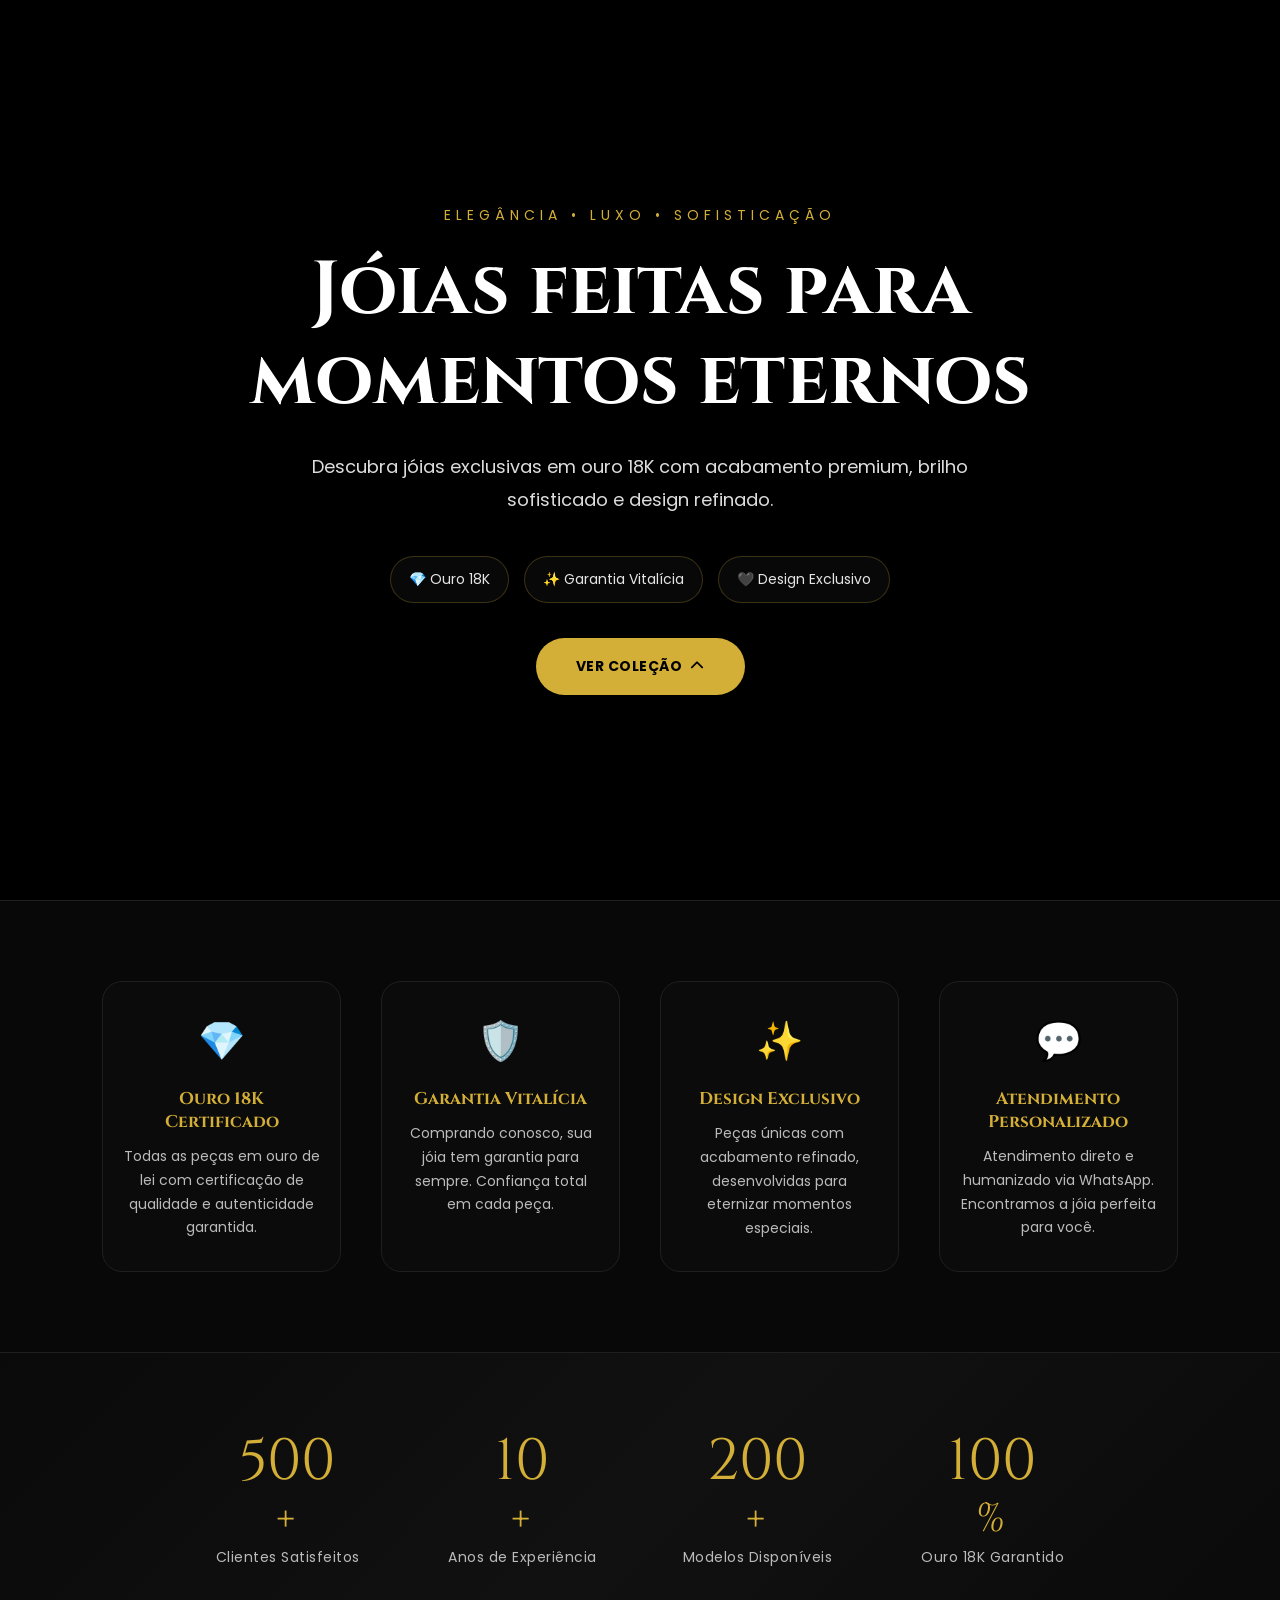
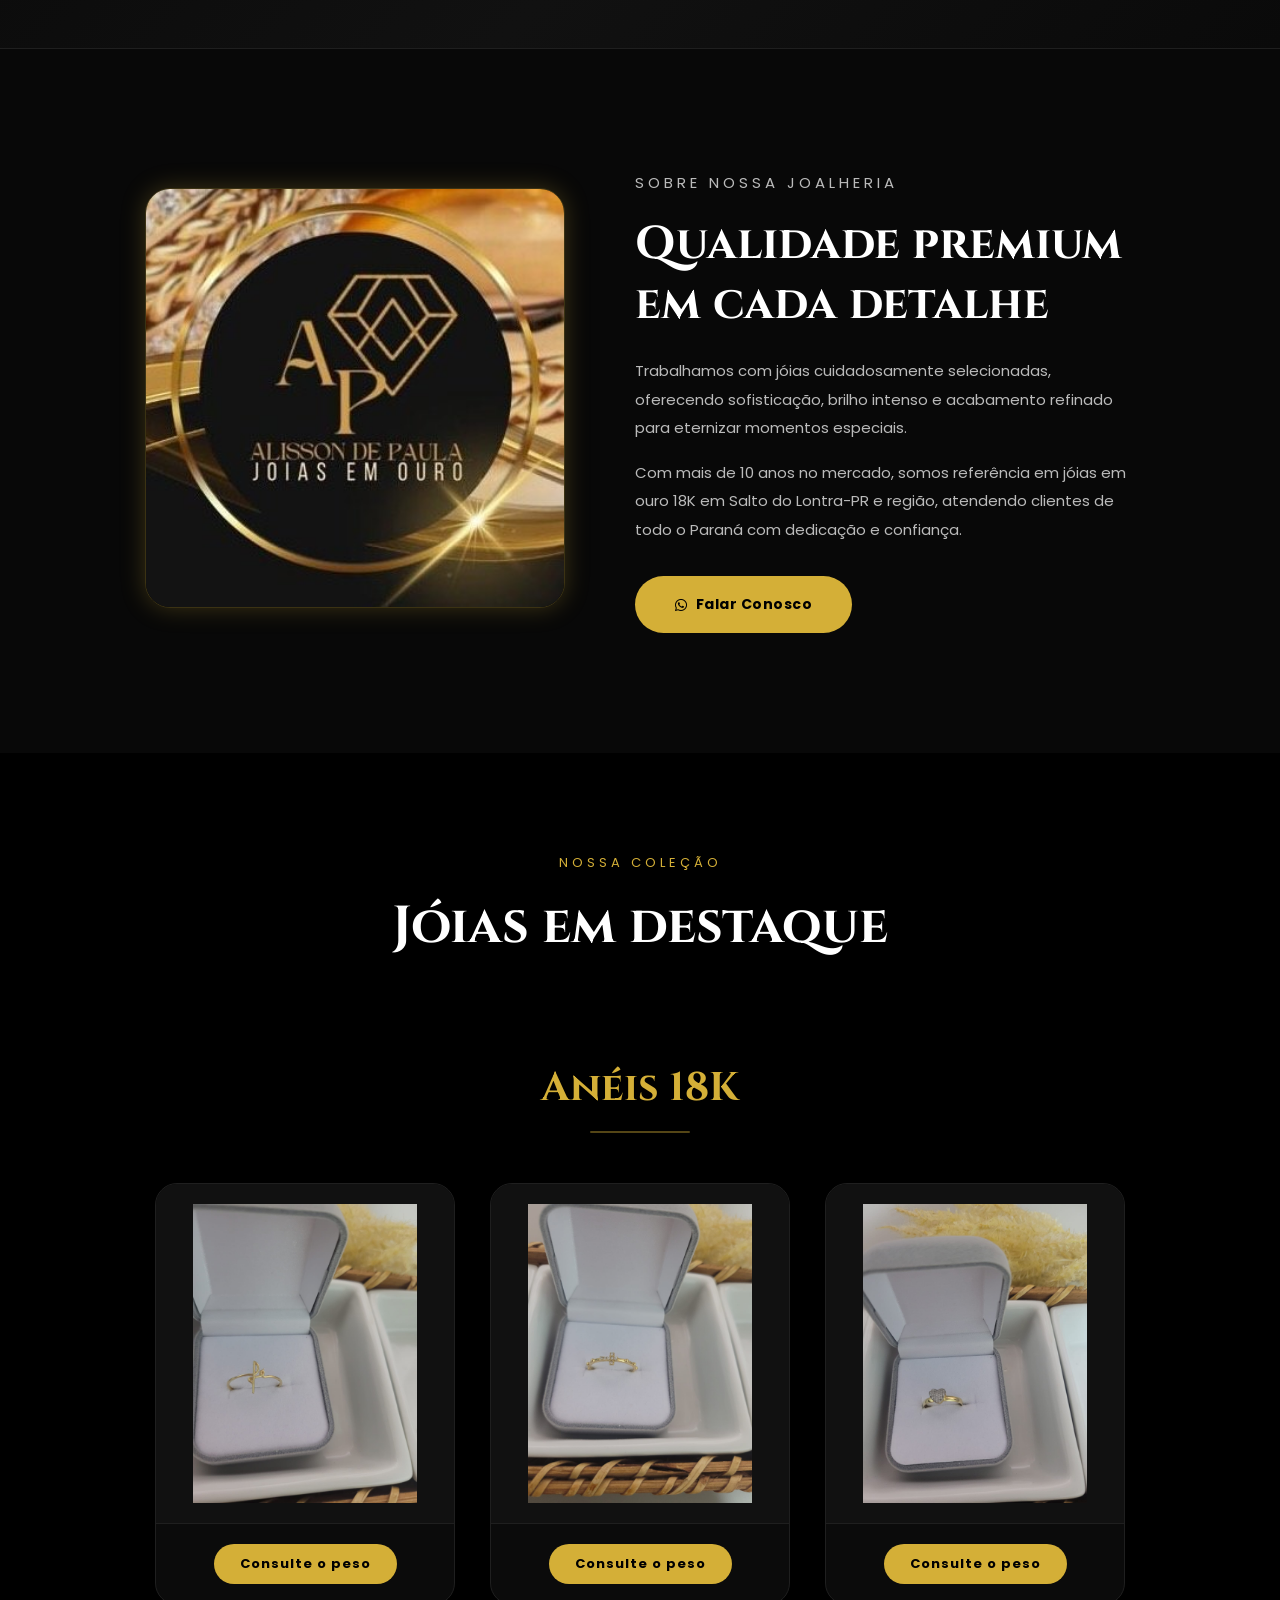
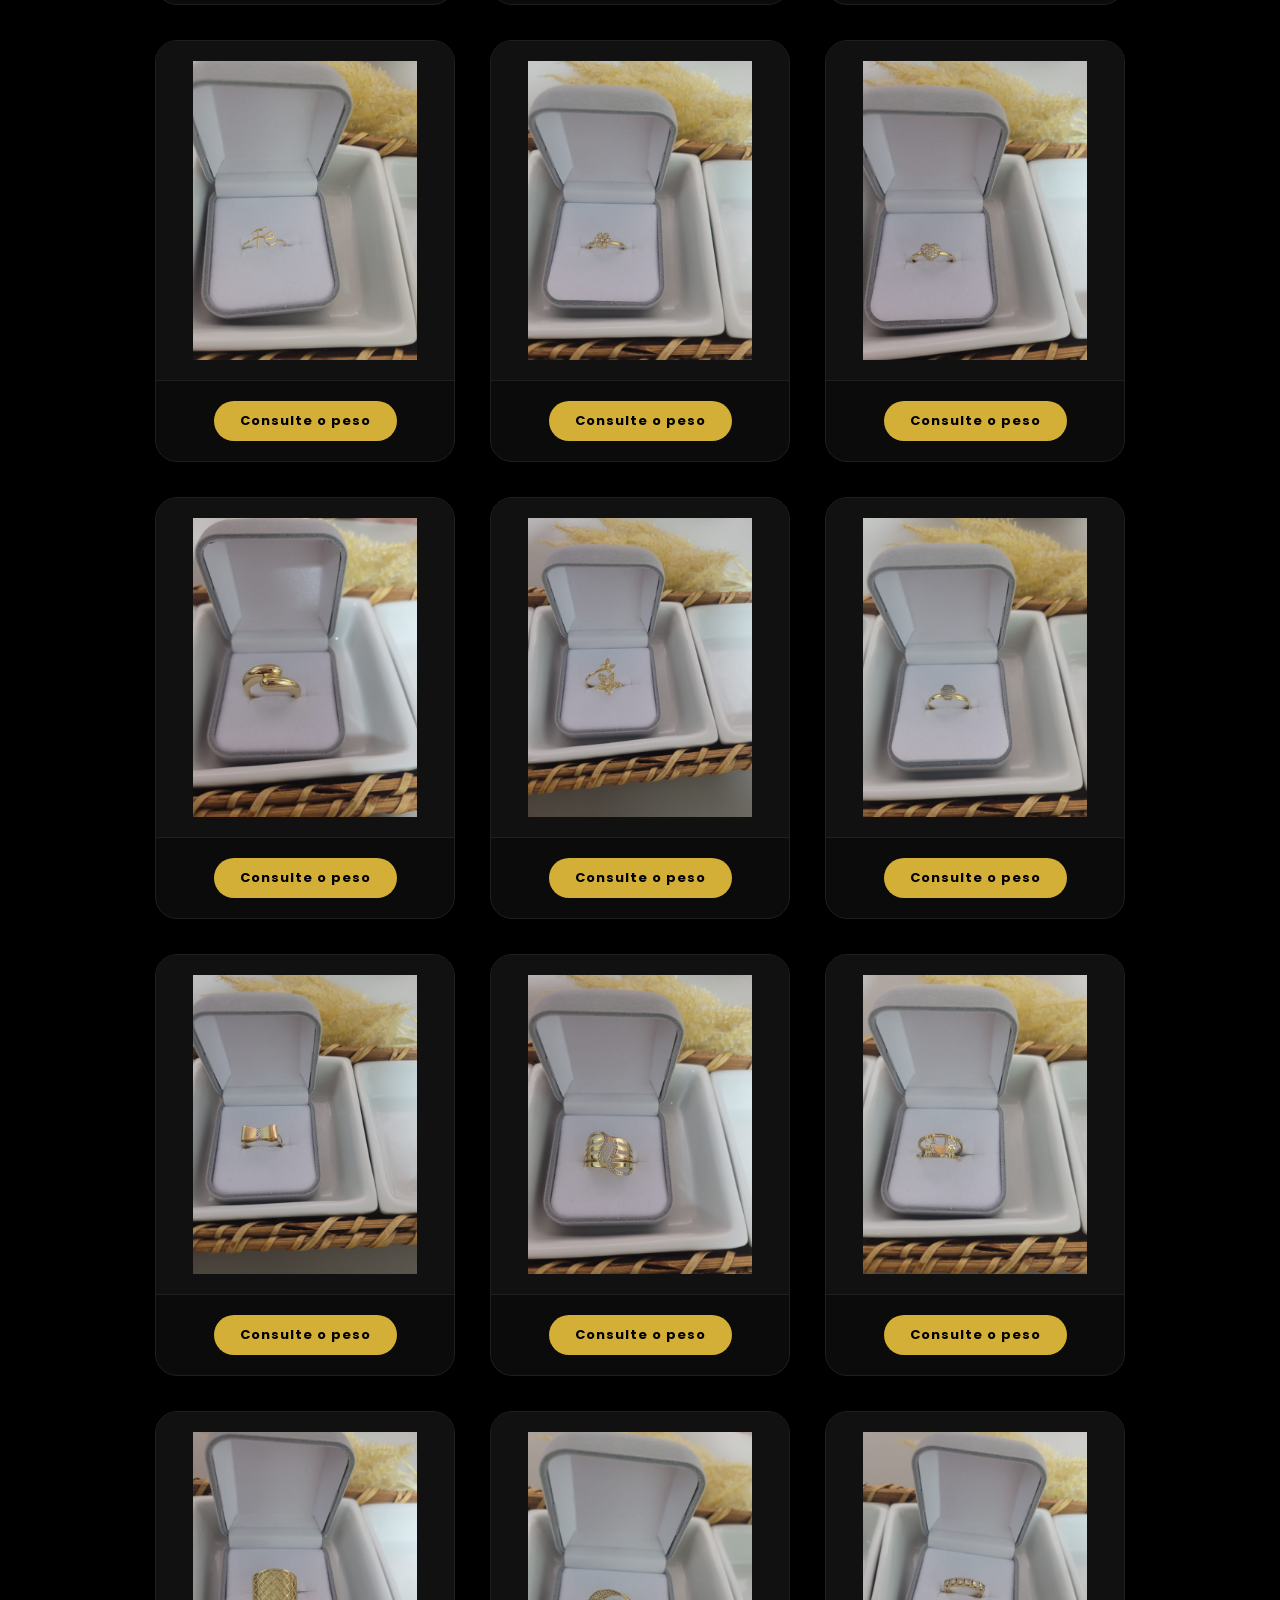
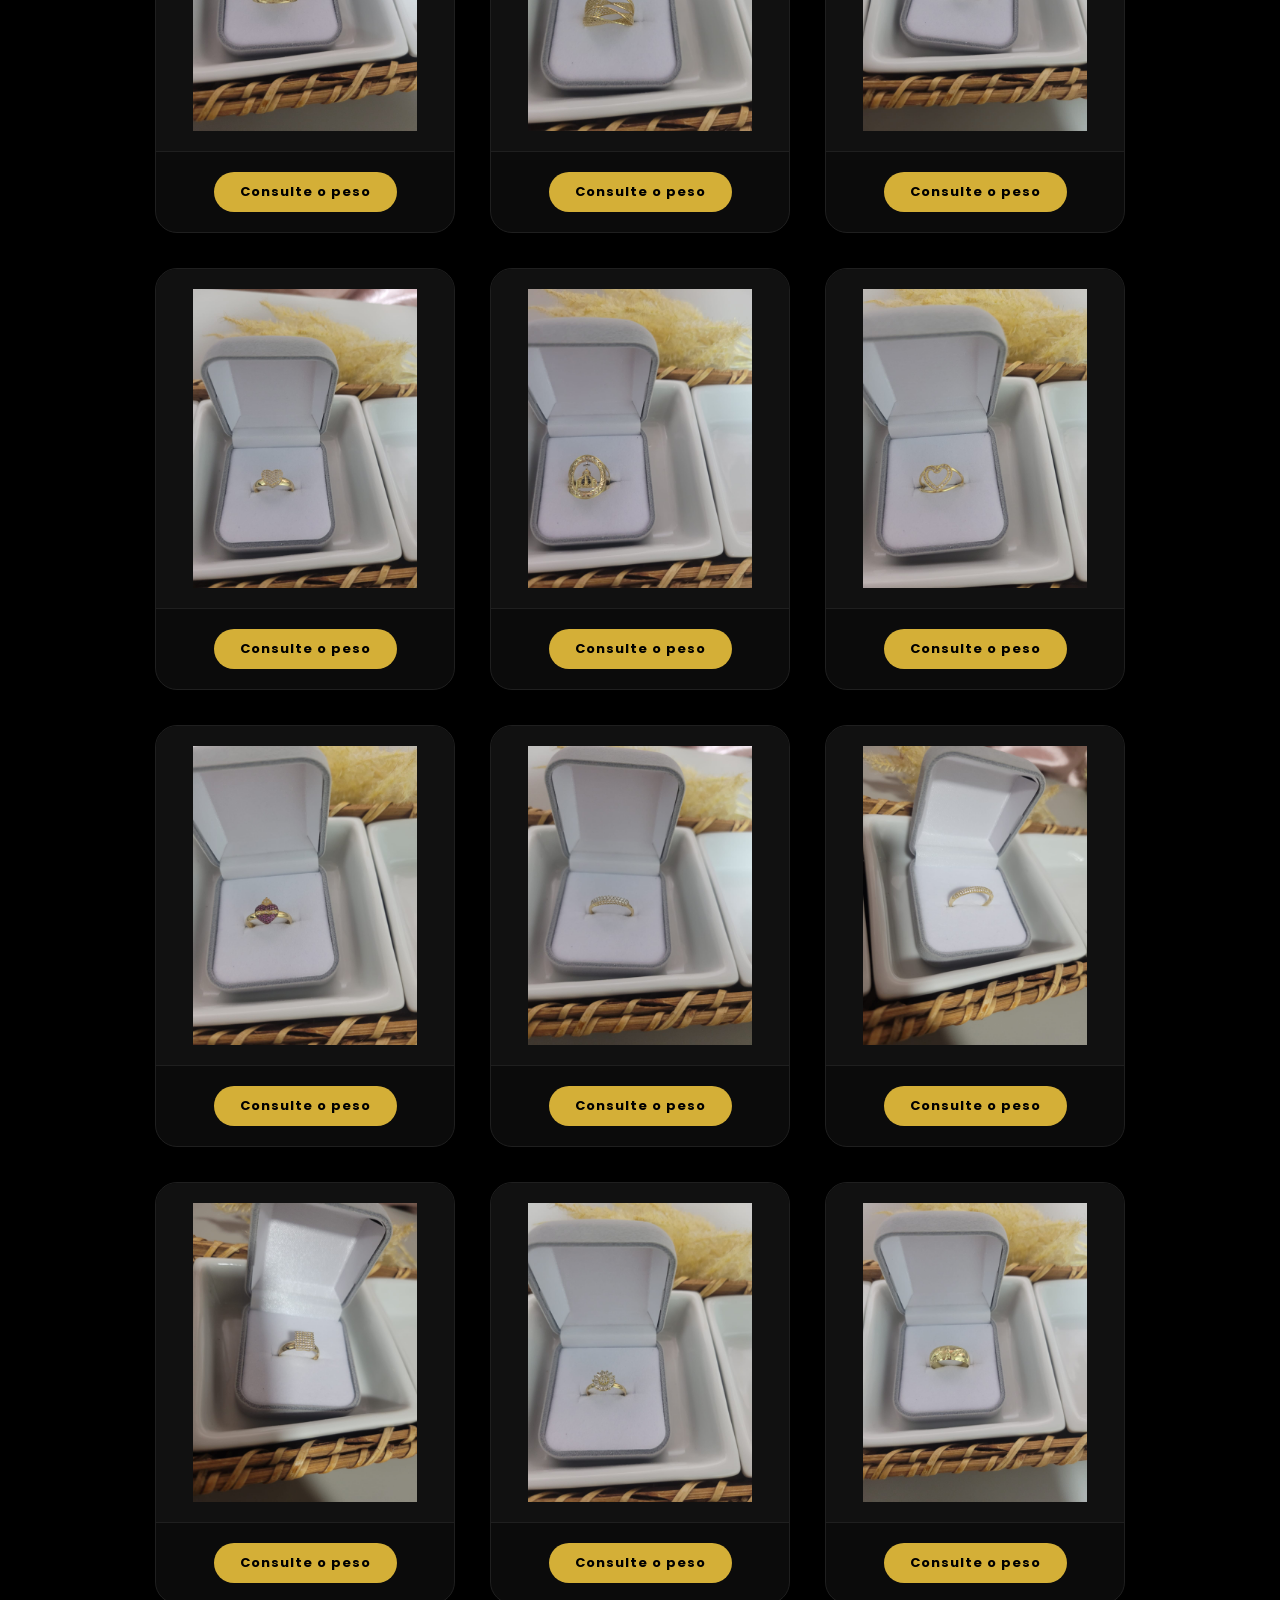
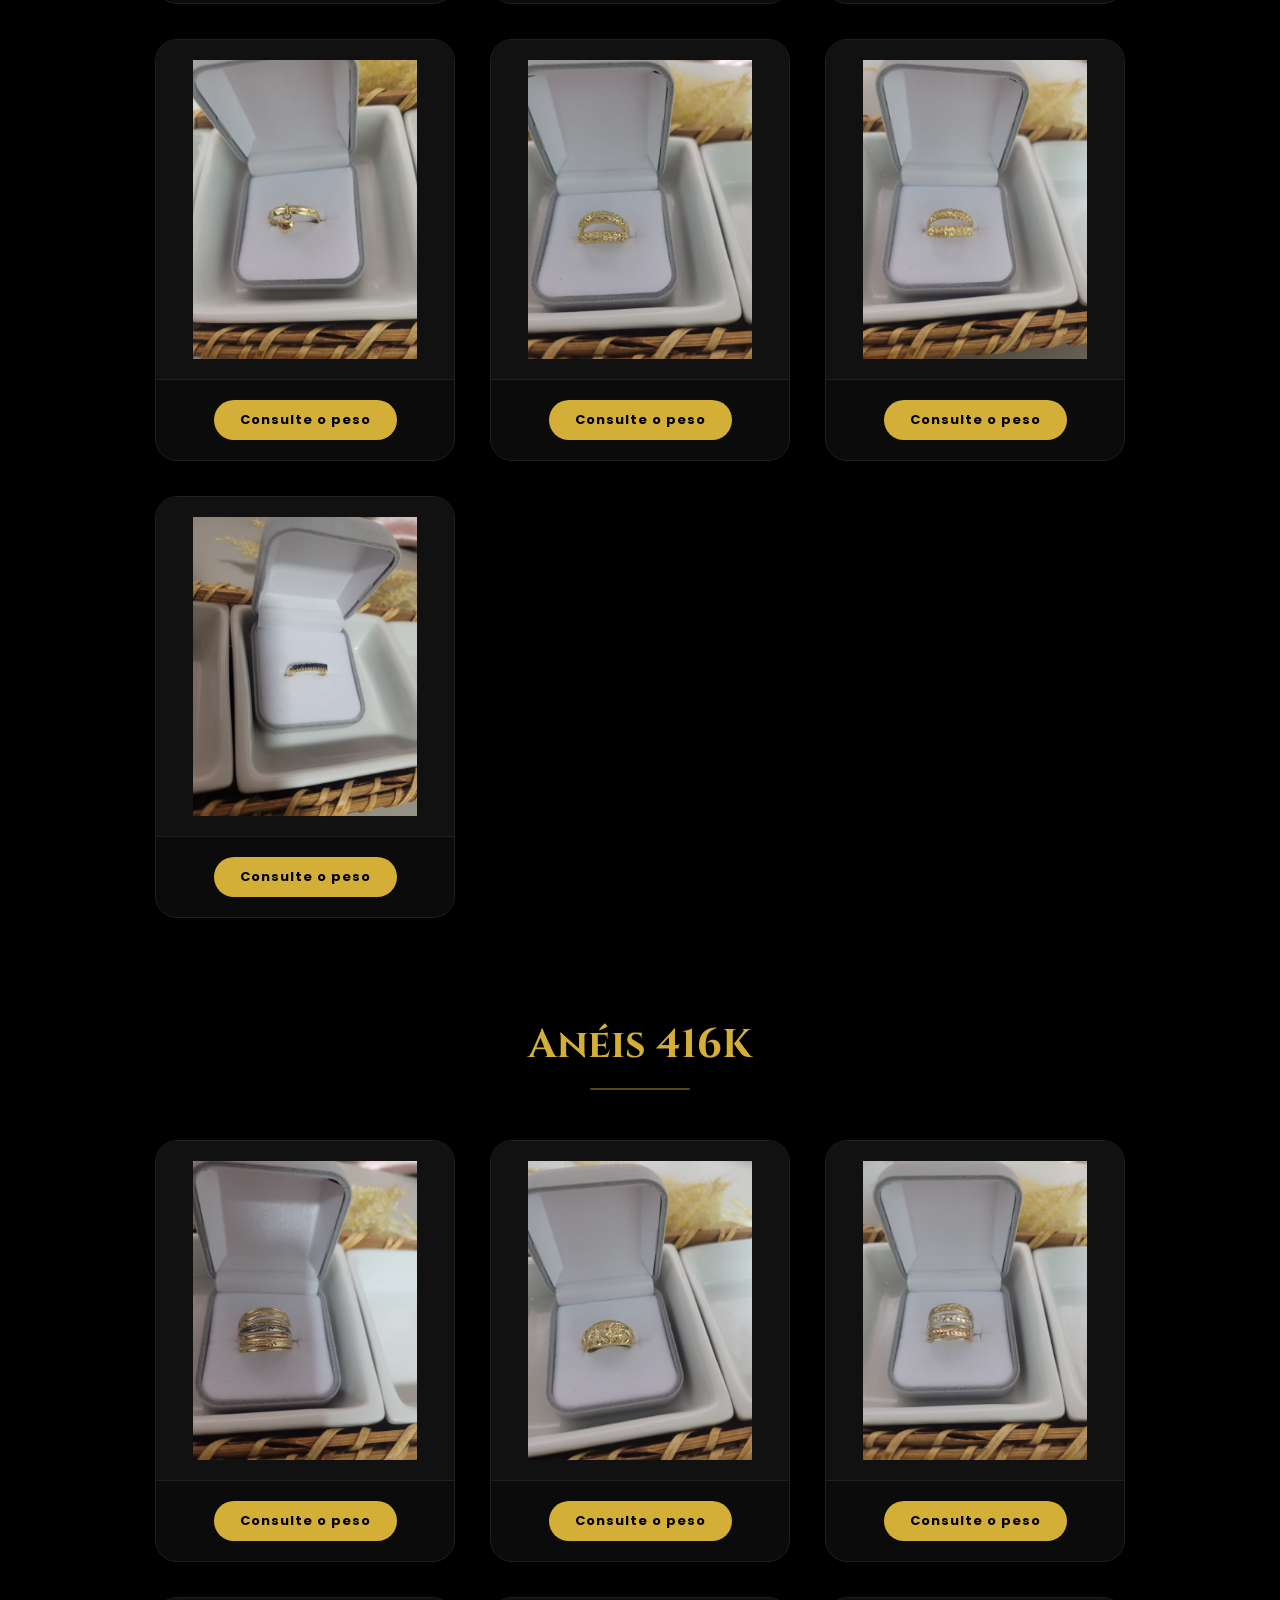
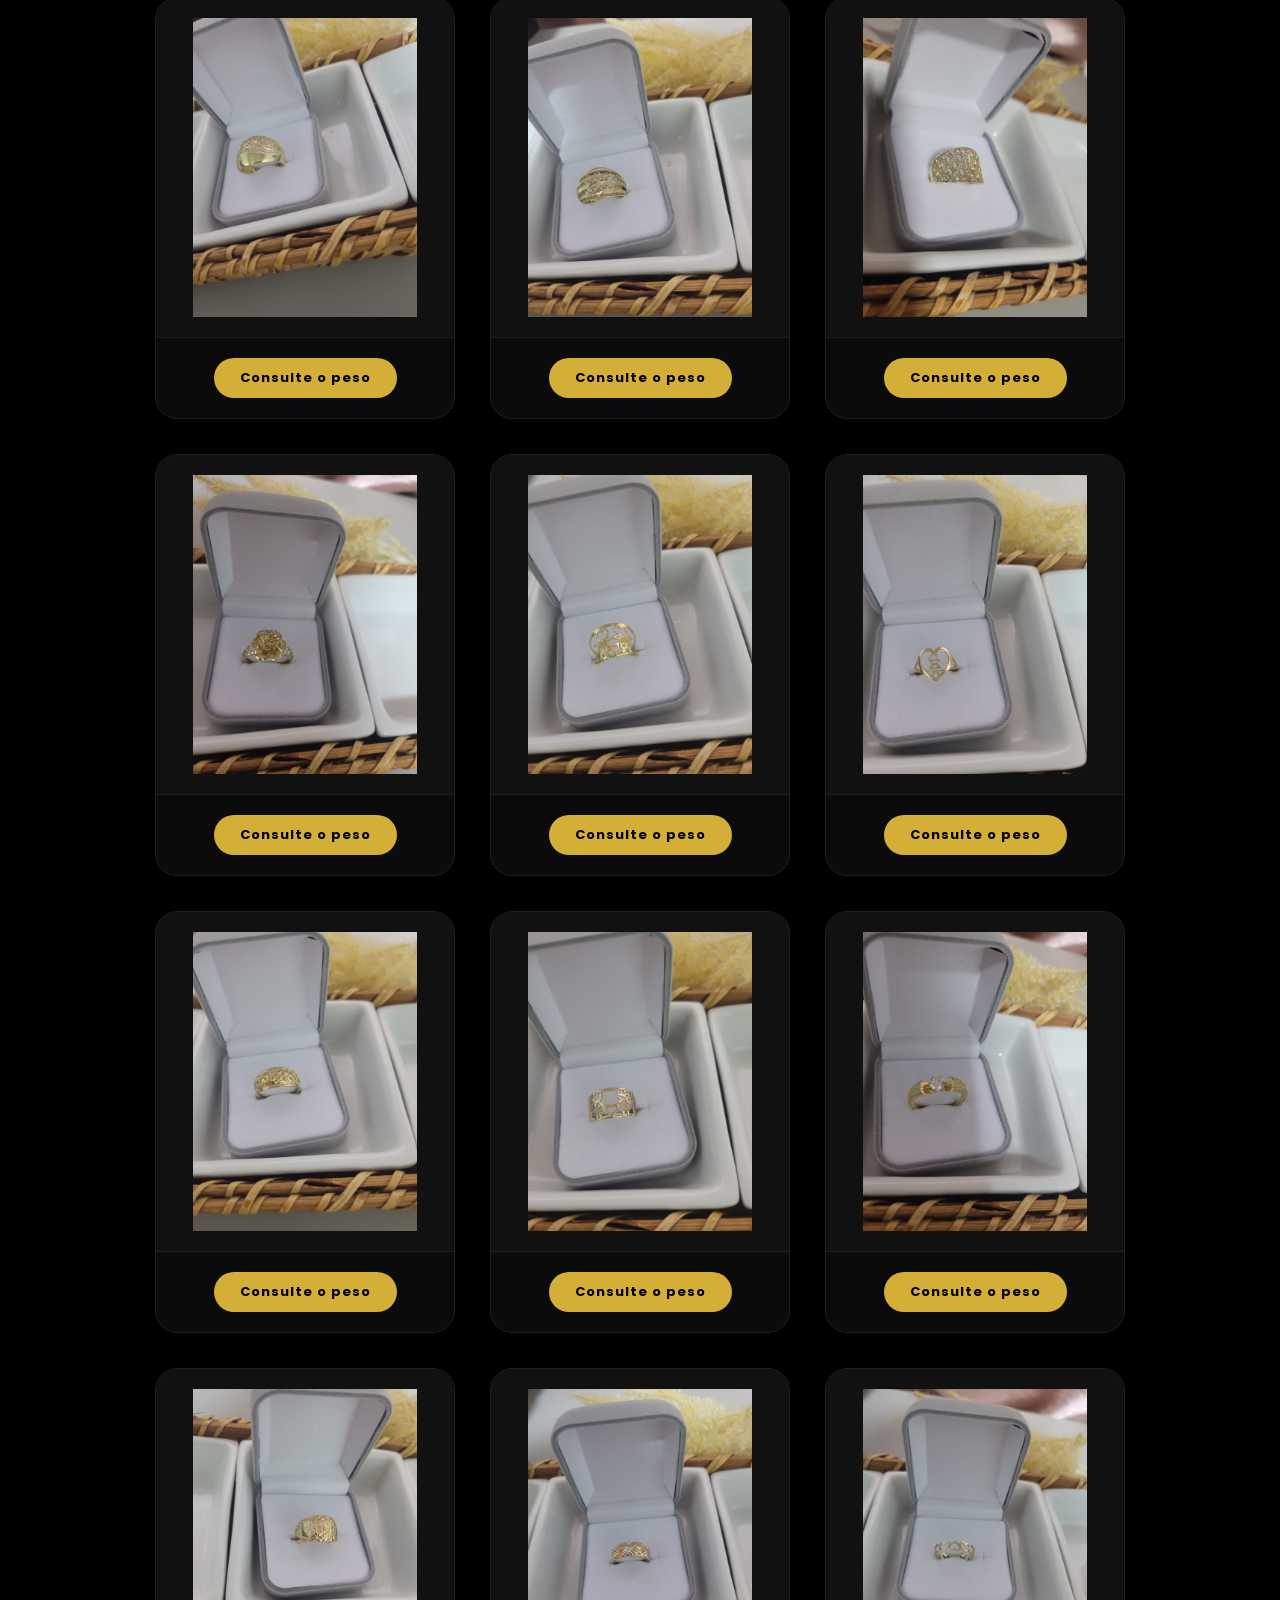
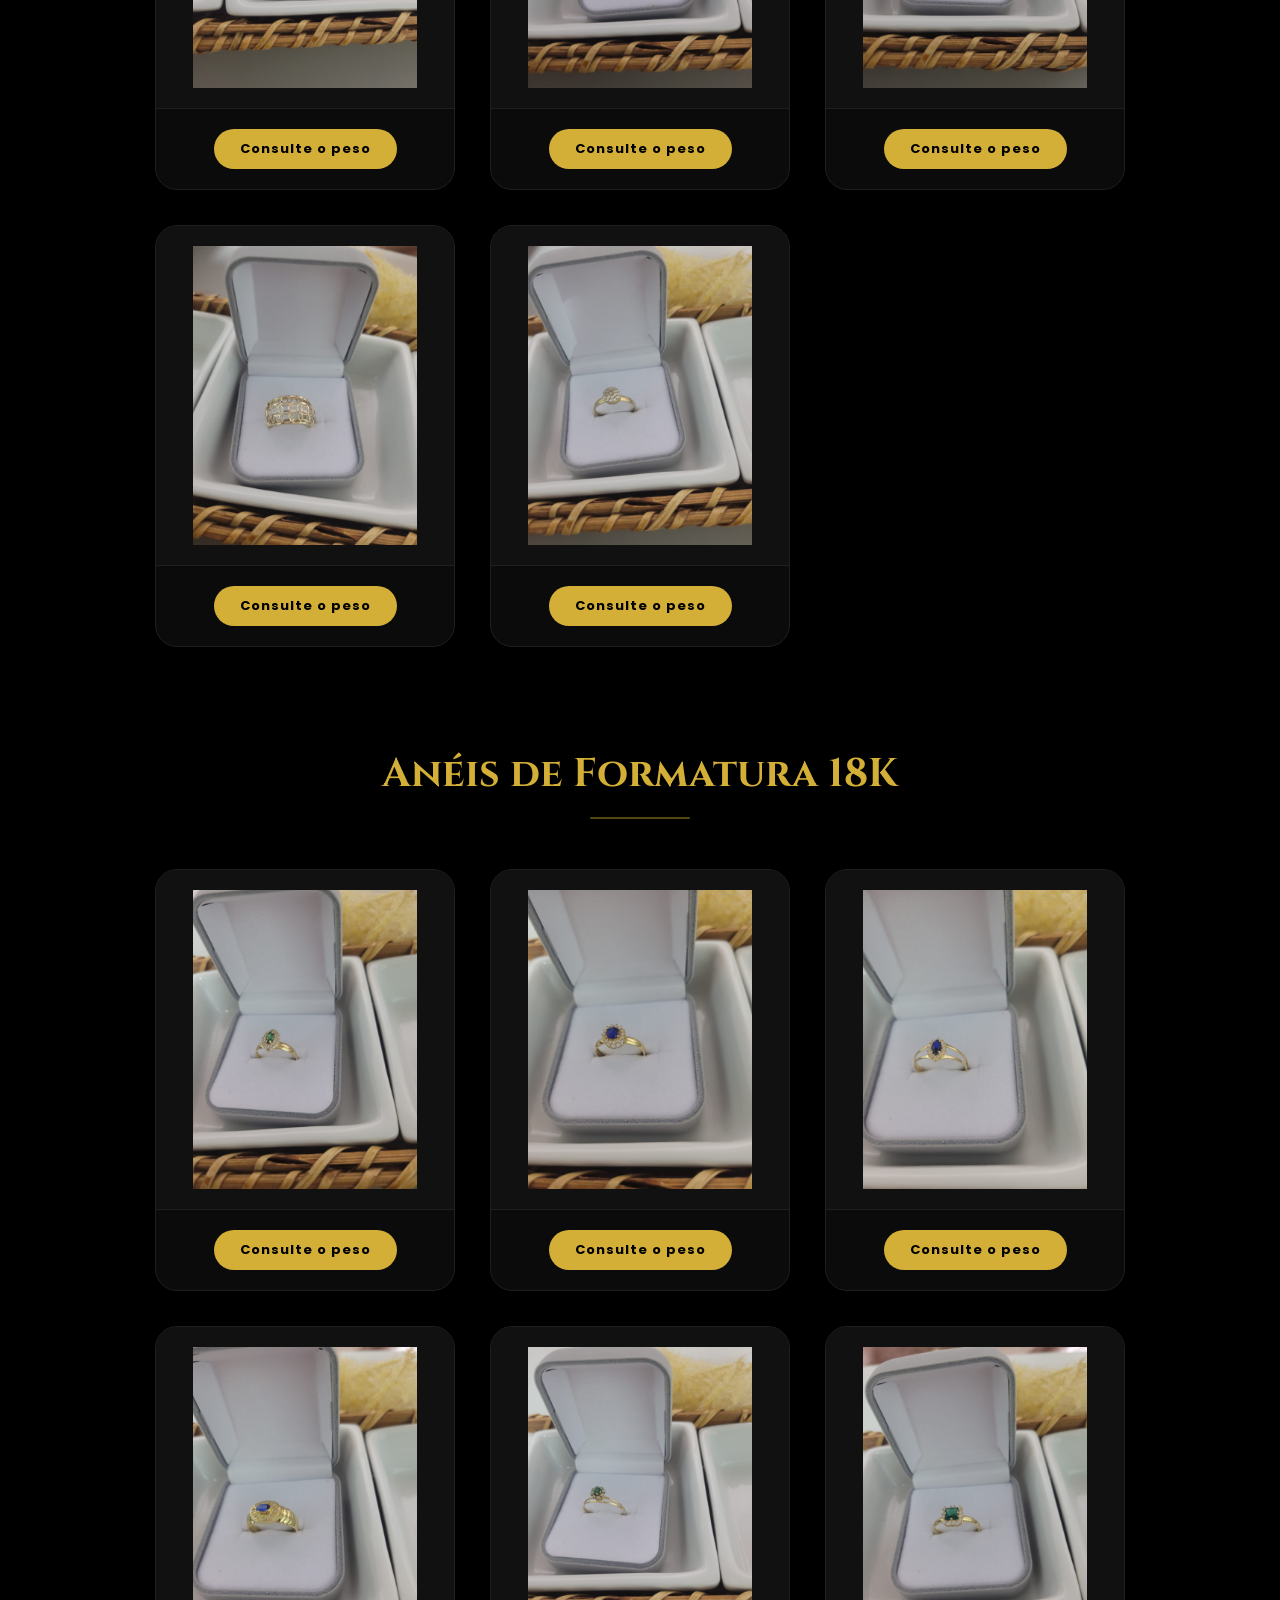
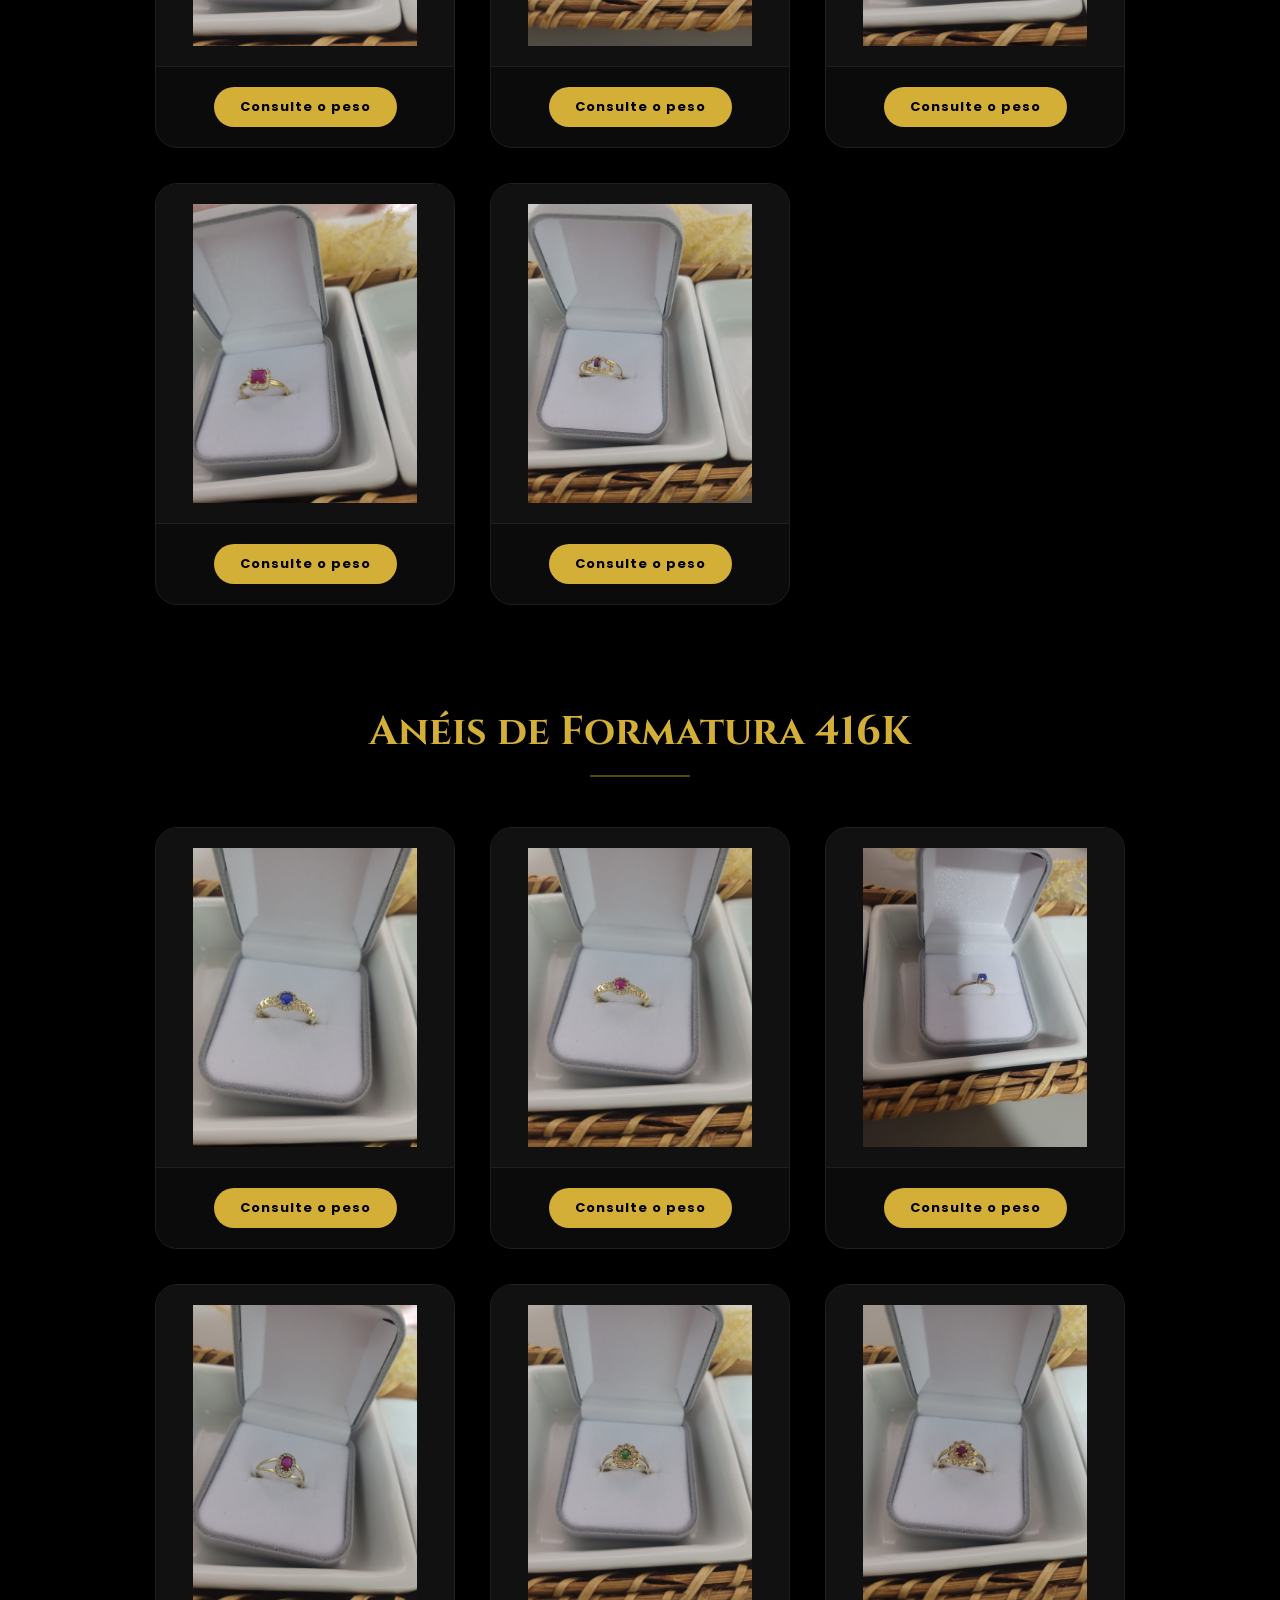
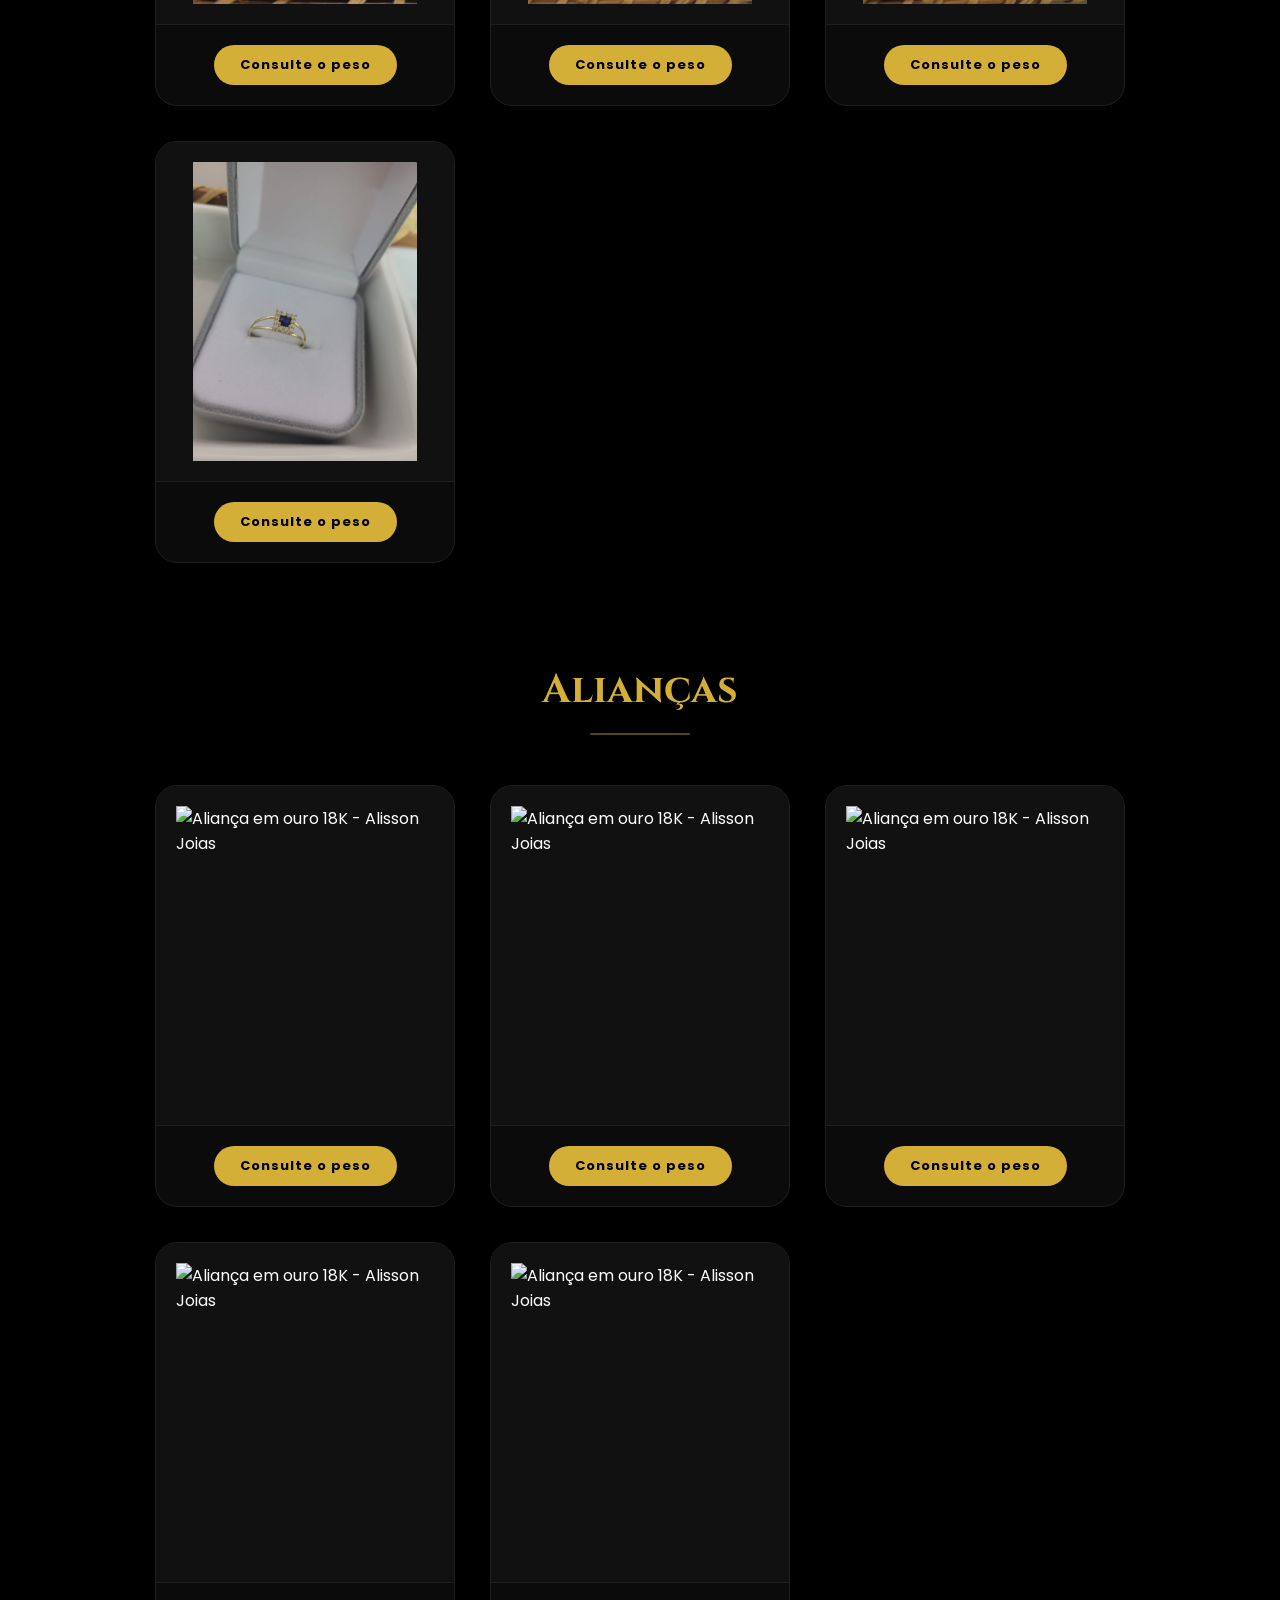
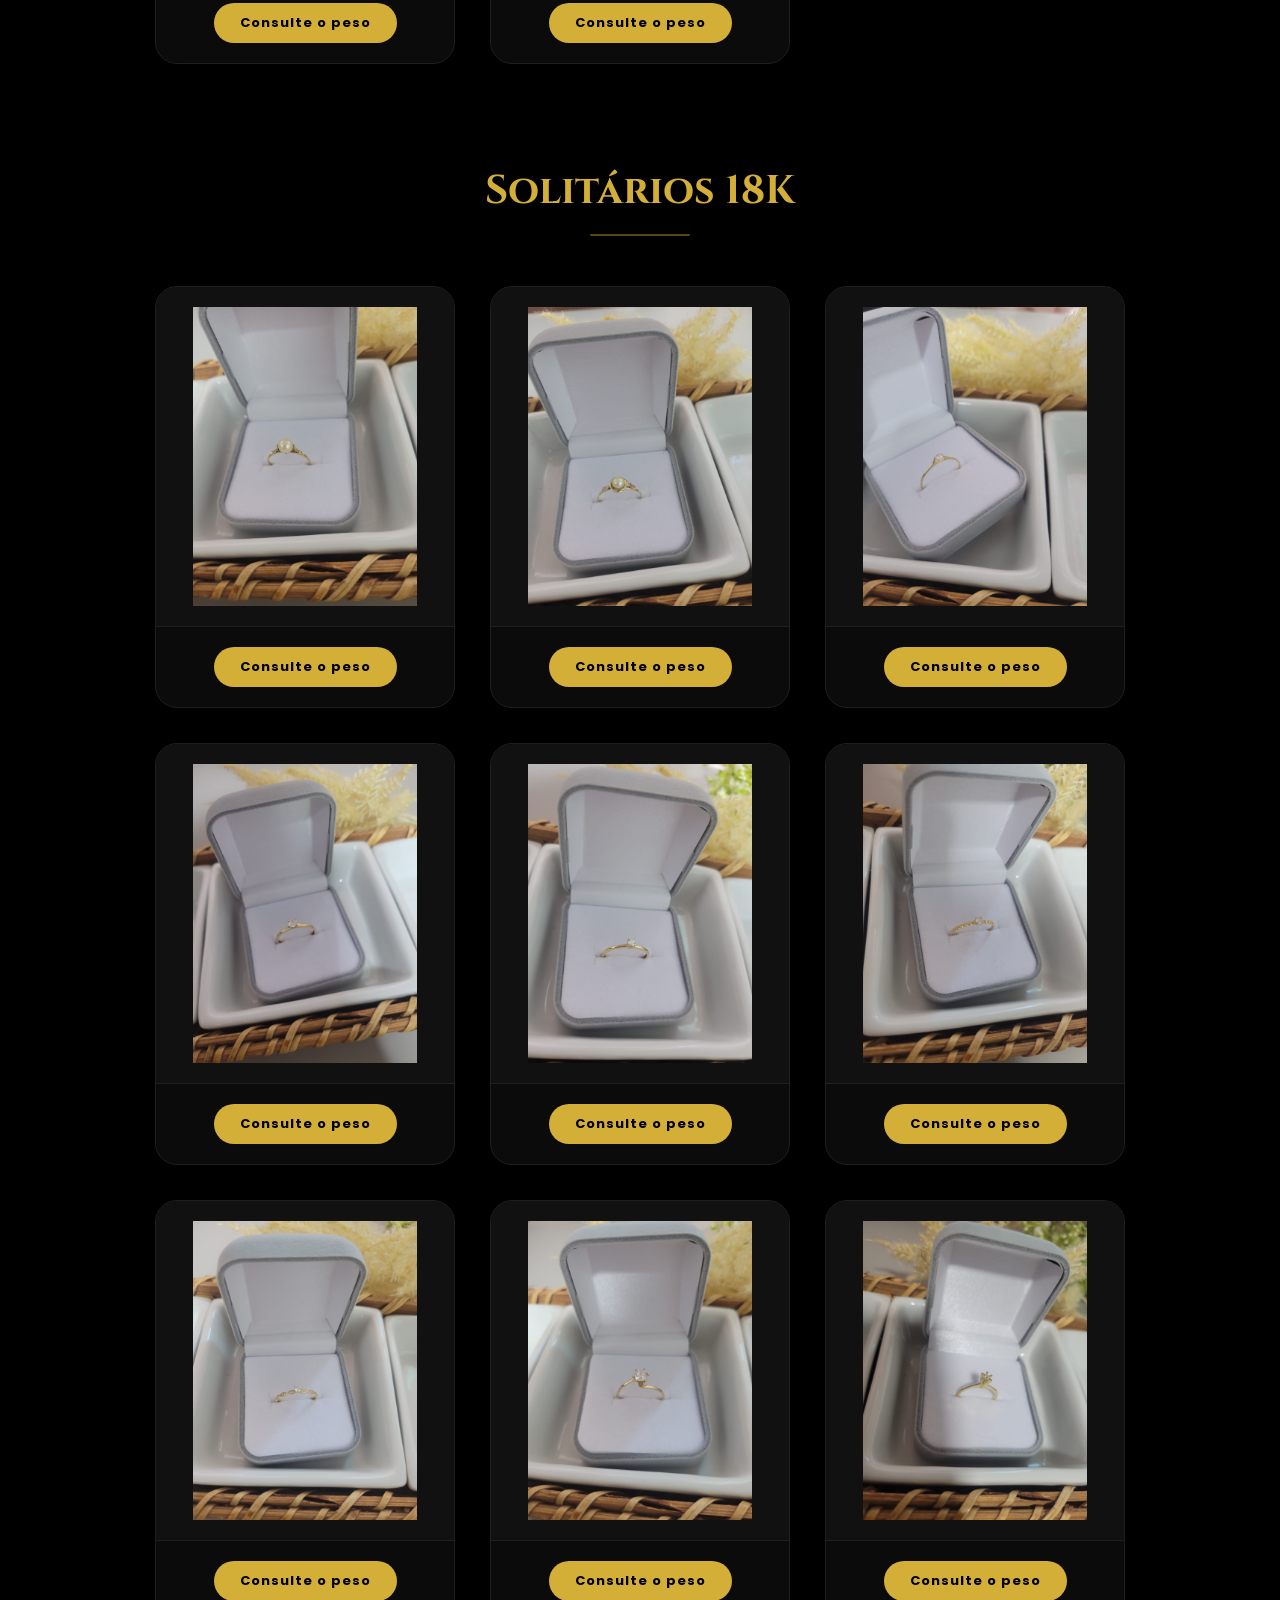
==== commit 286fe598: "upload" ====
--- a/index.html
+++ b/index.html
@@ -58,16 +58,17 @@
     <!-- BOTÃO + MENU DROPDOWN -->
     <div class="dropdown">
       <button class="btn dropdown-btn">VER COLEÇÃO <i class="fa-solid fa-chevron-up"></i></button>
-      <div class="dropdown-content">
-        <a href="#aneis"><i class="fa-solid fa-ring"></i> Anéis</a>
-        <a href="#aliancas"><i class="fa-solid fa-heart"></i> Alianças</a>
-        <a href="#solitarios"><i class="fa-solid fa-gem"></i> Solitários</a>
-        <a href="#correntes"><i class="fa-solid fa-link"></i> Correntes</a>
-        <a href="#pulseiras"><i class="fa-solid fa-circle-nodes"></i> Pulseiras</a>
-        <a href="#pingentes"><i class="fa-solid fa-star"></i> Pingentes</a>
-        <a href="#brincos"><i class="fa-solid fa-droplet"></i> Brincos</a>
-        <a href="#produtos"><i class="fa-solid fa-grid-2"></i> Ver Todas</a>
-      </div>
+    <div class="dropdown-content">
+      <a href="#aneis"><i class="fa-solid fa-ring"></i> Anéis</a>
+      <a href="#formatura"><i class="fa-solid fa-graduation-cap"></i> Anéis de Formatura</a>
+      <a href="#aliancas"><i class="fa-solid fa-heart"></i> Alianças</a>
+      <a href="#solitarios"><i class="fa-solid fa-gem"></i> Solitários</a>
+      <a href="#correntes"><i class="fa-solid fa-link"></i> Correntes</a>
+      <a href="#pulseiras"><i class="fa-solid fa-circle-nodes"></i> Pulseiras</a>
+      <a href="#pingentes"><i class="fa-solid fa-star"></i> Pingentes</a>
+      <a href="#brincos"><i class="fa-solid fa-droplet"></i> Brincos</a>
+      <a href="#produtos"><i class="fa-solid fa-grid-2"></i> Ver Todas</a>
+    </div>
     </div>
   </div>
 </section>
@@ -174,63 +175,682 @@
     <h2>Jóias em destaque</h2>
   </div>
 
-  <!-- ANÉIS -->
+  <!-- ANÉIS 18K -->
   <div class="categoria" id="aneis">
-    <h3 class="categoria-title">Anéis</h3>
-    <div class="cards">
-
-      <div class="card">
-        <div class="card-img-wrap" onclick="openLightbox(this)">
-          <img src="imgs/anel/anel1.jpeg" alt="Anel em ouro 18K - Alisson Joias" title="Anel em ouro 18K" loading="lazy">
-          <div class="card-zoom"><i class="fa-solid fa-magnifying-glass-plus"></i></div>
-        </div>
-        <div class="card-content">
-          <span class="card-weight">2,50 GRAMAS</span>
-        </div>
-      </div>
-
-      <div class="card">
-        <div class="card-img-wrap" onclick="openLightbox(this)">
-          <img src="imgs/anel/anel2.jpeg" alt="Anel em ouro 18K - Alisson Joias" title="Anel em ouro 18K" loading="lazy">
-          <div class="card-zoom"><i class="fa-solid fa-magnifying-glass-plus"></i></div>
-        </div>
-        <div class="card-content">
-          <span class="card-weight">2,55 GRAMAS</span>
-        </div>
-      </div>
-
-      <div class="card">
-        <div class="card-img-wrap" onclick="openLightbox(this)">
-          <img src="imgs/anel/anel3.jpeg" alt="Anel em ouro 18K - Alisson Joias" title="Anel em ouro 18K" loading="lazy">
-          <div class="card-zoom"><i class="fa-solid fa-magnifying-glass-plus"></i></div>
-        </div>
-        <div class="card-content">
-          <span class="card-weight">2 GRAMAS</span>
-        </div>
-      </div>
-
-      <div class="card">
-        <div class="card-img-wrap" onclick="openLightbox(this)">
-          <img src="imgs/anel/anel4.jpeg" alt="Anel em ouro 18K - Alisson Joias" title="Anel em ouro 18K" loading="lazy">
-          <div class="card-zoom"><i class="fa-solid fa-magnifying-glass-plus"></i></div>
-        </div>
-        <div class="card-content">
-          <span class="card-weight">2,50 GRAMAS</span>
-        </div>
-      </div>
-
-      <div class="card">
-        <div class="card-img-wrap" onclick="openLightbox(this)">
-          <img src="imgs/anel/anel5.jpeg" alt="Anel em ouro 18K - Alisson Joias" title="Anel em ouro 18K" loading="lazy">
-          <div class="card-zoom"><i class="fa-solid fa-magnifying-glass-plus"></i></div>
-        </div>
-        <div class="card-content">
-          <span class="card-weight">1,26 GRAMAS</span>
-        </div>
-      </div>
-
-    </div>
-  </div>
+    <h3 class="categoria-title">Anéis 18K</h3>
+<div class="cards">
+
+  <!-- ANEL 1 -->
+  <div class="card">
+    <div class="card-img-wrap" onclick="openLightbox(this)">
+      <img src="imgs/anel18k/anel1.jpeg" alt="Anel em ouro 18K - Alisson Joias" title="Anel em ouro 18K" loading="lazy">
+      <div class="card-zoom"><i class="fa-solid fa-magnifying-glass-plus"></i></div>
+    </div>
+    <div class="card-content">
+      <span class="card-weight">Consulte o peso</span>
+    </div>
+  </div>
+
+  <!-- ANEL 2 -->
+  <div class="card">
+    <div class="card-img-wrap" onclick="openLightbox(this)">
+      <img src="imgs/anel18k/anel2.jpeg" alt="Anel em ouro 18K - Alisson Joias" title="Anel em ouro 18K" loading="lazy">
+      <div class="card-zoom"><i class="fa-solid fa-magnifying-glass-plus"></i></div>
+    </div>
+    <div class="card-content">
+      <span class="card-weight">Consulte o peso</span>
+    </div>
+  </div>
+
+  <!-- ANEL 3 -->
+  <div class="card">
+    <div class="card-img-wrap" onclick="openLightbox(this)">
+      <img src="imgs/anel18k/anel3.jpeg" alt="Anel em ouro 18K - Alisson Joias" title="Anel em ouro 18K" loading="lazy">
+      <div class="card-zoom"><i class="fa-solid fa-magnifying-glass-plus"></i></div>
+    </div>
+    <div class="card-content">
+      <span class="card-weight">Consulte o peso</span>
+    </div>
+  </div>
+
+  <!-- ANEL 4 -->
+  <div class="card">
+    <div class="card-img-wrap" onclick="openLightbox(this)">
+      <img src="imgs/anel18k/anel4.jpeg" alt="Anel em ouro 18K - Alisson Joias" title="Anel em ouro 18K" loading="lazy">
+      <div class="card-zoom"><i class="fa-solid fa-magnifying-glass-plus"></i></div>
+    </div>
+    <div class="card-content">
+      <span class="card-weight">Consulte o peso</span>
+    </div>
+  </div>
+
+    <!-- ANEL 5 -->
+  <div class="card">
+    <div class="card-img-wrap" onclick="openLightbox(this)">
+      <img src="imgs/anel18k/anel5.jpeg" alt="Anel em ouro 18K - Alisson Joias" title="Anel em ouro 18K" loading="lazy">
+      <div class="card-zoom"><i class="fa-solid fa-magnifying-glass-plus"></i></div>
+    </div>
+    <div class="card-content">
+      <span class="card-weight">Consulte o peso</span>
+    </div>
+  </div>
+
+    <!-- ANEL 6 -->
+  <div class="card">
+    <div class="card-img-wrap" onclick="openLightbox(this)">
+      <img src="imgs/anel18k/anel6.jpeg" alt="Anel em ouro 18K - Alisson Joias" title="Anel em ouro 18K" loading="lazy">
+      <div class="card-zoom"><i class="fa-solid fa-magnifying-glass-plus"></i></div>
+    </div>
+    <div class="card-content">
+      <span class="card-weight">Consulte o peso</span>
+    </div>
+  </div>
+
+    <!-- ANEL 7 -->
+  <div class="card">
+    <div class="card-img-wrap" onclick="openLightbox(this)">
+      <img src="imgs/anel18k/anel7.jpeg" alt="Anel em ouro 18K - Alisson Joias" title="Anel em ouro 18K" loading="lazy">
+      <div class="card-zoom"><i class="fa-solid fa-magnifying-glass-plus"></i></div>
+    </div>
+    <div class="card-content">
+      <span class="card-weight">Consulte o peso</span>
+    </div>
+  </div>
+
+    <!-- ANEL 8 -->
+  <div class="card">
+    <div class="card-img-wrap" onclick="openLightbox(this)">
+      <img src="imgs/anel18k/anel8.jpeg" alt="Anel em ouro 18K - Alisson Joias" title="Anel em ouro 18K" loading="lazy">
+      <div class="card-zoom"><i class="fa-solid fa-magnifying-glass-plus"></i></div>
+    </div>
+    <div class="card-content">
+      <span class="card-weight">Consulte o peso</span>
+    </div>
+  </div>
+
+    <!-- ANEL 9 -->
+  <div class="card">
+    <div class="card-img-wrap" onclick="openLightbox(this)">
+      <img src="imgs/anel18k/anel9.jpeg" alt="Anel em ouro 18K - Alisson Joias" title="Anel em ouro 18K" loading="lazy">
+      <div class="card-zoom"><i class="fa-solid fa-magnifying-glass-plus"></i></div>
+    </div>
+    <div class="card-content">
+      <span class="card-weight">Consulte o peso</span>
+    </div>
+  </div>
+
+    <!-- ANEL 10 -->
+  <div class="card">
+    <div class="card-img-wrap" onclick="openLightbox(this)">
+      <img src="imgs/anel18k/anel10.jpeg" alt="Anel em ouro 18K - Alisson Joias" title="Anel em ouro 18K" loading="lazy">
+      <div class="card-zoom"><i class="fa-solid fa-magnifying-glass-plus"></i></div>
+    </div>
+    <div class="card-content">
+      <span class="card-weight">Consulte o peso</span>
+    </div>
+  </div>
+
+  <!-- ANEL 11 -->
+  <div class="card">
+    <div class="card-img-wrap" onclick="openLightbox(this)">
+      <img src="imgs/anel18k/anel11.jpeg" alt="Anel em ouro 18K - Alisson Joias" title="Anel em ouro 18K" loading="lazy">
+      <div class="card-zoom"><i class="fa-solid fa-magnifying-glass-plus"></i></div>
+    </div>
+    <div class="card-content">
+      <span class="card-weight">Consulte o peso</span>
+    </div>
+  </div>
+
+    <!-- ANEL 12 -->
+  <div class="card">
+    <div class="card-img-wrap" onclick="openLightbox(this)">
+      <img src="imgs/anel18k/anel12.jpeg" alt="Anel em ouro 18K - Alisson Joias" title="Anel em ouro 18K" loading="lazy">
+      <div class="card-zoom"><i class="fa-solid fa-magnifying-glass-plus"></i></div>
+    </div>
+    <div class="card-content">
+      <span class="card-weight">Consulte o peso</span>
+    </div>
+  </div>
+
+    <!-- ANEL 13 -->
+  <div class="card">
+    <div class="card-img-wrap" onclick="openLightbox(this)">
+      <img src="imgs/anel18k/anel13.jpeg" alt="Anel em ouro 18K - Alisson Joias" title="Anel em ouro 18K" loading="lazy">
+      <div class="card-zoom"><i class="fa-solid fa-magnifying-glass-plus"></i></div>
+    </div>
+    <div class="card-content">
+      <span class="card-weight">Consulte o peso</span>
+    </div>
+  </div>
+
+    <!-- ANEL 14 -->
+  <div class="card">
+    <div class="card-img-wrap" onclick="openLightbox(this)">
+      <img src="imgs/anel18k/anel14.jpeg" alt="Anel em ouro 18K - Alisson Joias" title="Anel em ouro 18K" loading="lazy">
+      <div class="card-zoom"><i class="fa-solid fa-magnifying-glass-plus"></i></div>
+    </div>
+    <div class="card-content">
+      <span class="card-weight">Consulte o peso</span>
+    </div>
+  </div>
+
+  <!-- ANEL 15 -->
+  <div class="card">
+    <div class="card-img-wrap" onclick="openLightbox(this)">
+      <img src="imgs/anel18k/anel15.jpeg" alt="Anel em ouro 18K - Alisson Joias" title="Anel em ouro 18K" loading="lazy">
+      <div class="card-zoom"><i class="fa-solid fa-magnifying-glass-plus"></i></div>
+    </div>
+    <div class="card-content">
+      <span class="card-weight">Consulte o peso</span>
+    </div>
+  </div>
+
+    <!-- ANEL 16 -->
+  <div class="card">
+    <div class="card-img-wrap" onclick="openLightbox(this)">
+      <img src="imgs/anel18k/anel16.jpeg" alt="Anel em ouro 18K - Alisson Joias" title="Anel em ouro 18K" loading="lazy">
+      <div class="card-zoom"><i class="fa-solid fa-magnifying-glass-plus"></i></div>
+    </div>
+    <div class="card-content">
+      <span class="card-weight">Consulte o peso</span>
+    </div>
+  </div>
+
+    <!-- ANEL 17 -->
+  <div class="card">
+    <div class="card-img-wrap" onclick="openLightbox(this)">
+      <img src="imgs/anel18k/anel17.jpeg" alt="Anel em ouro 18K - Alisson Joias" title="Anel em ouro 18K" loading="lazy">
+      <div class="card-zoom"><i class="fa-solid fa-magnifying-glass-plus"></i></div>
+    </div>
+    <div class="card-content">
+      <span class="card-weight">Consulte o peso</span>
+    </div>
+  </div>
+
+    <!-- ANEL 18 -->
+  <div class="card">
+    <div class="card-img-wrap" onclick="openLightbox(this)">
+      <img src="imgs/anel18k/anel18.jpeg" alt="Anel em ouro 18K - Alisson Joias" title="Anel em ouro 18K" loading="lazy">
+      <div class="card-zoom"><i class="fa-solid fa-magnifying-glass-plus"></i></div>
+    </div>
+    <div class="card-content">
+      <span class="card-weight">Consulte o peso</span>
+    </div>
+  </div>
+
+    <!-- ANEL 19 -->
+  <div class="card">
+    <div class="card-img-wrap" onclick="openLightbox(this)">
+      <img src="imgs/anel18k/anel19.jpeg" alt="Anel em ouro 18K - Alisson Joias" title="Anel em ouro 18K" loading="lazy">
+      <div class="card-zoom"><i class="fa-solid fa-magnifying-glass-plus"></i></div>
+    </div>
+    <div class="card-content">
+      <span class="card-weight">Consulte o peso</span>
+    </div>
+  </div>
+
+    <!-- ANEL 20 -->
+  <div class="card">
+    <div class="card-img-wrap" onclick="openLightbox(this)">
+      <img src="imgs/anel18k/anel20.jpeg" alt="Anel em ouro 18K - Alisson Joias" title="Anel em ouro 18K" loading="lazy">
+      <div class="card-zoom"><i class="fa-solid fa-magnifying-glass-plus"></i></div>
+    </div>
+    <div class="card-content">
+      <span class="card-weight">Consulte o peso</span>
+    </div>
+  </div>
+
+    <!-- ANEL 21 -->
+  <div class="card">
+    <div class="card-img-wrap" onclick="openLightbox(this)">
+      <img src="imgs/anel18k/anel21.jpeg" alt="Anel em ouro 18K - Alisson Joias" title="Anel em ouro 18K" loading="lazy">
+      <div class="card-zoom"><i class="fa-solid fa-magnifying-glass-plus"></i></div>
+    </div>
+    <div class="card-content">
+      <span class="card-weight">Consulte o peso</span>
+    </div>
+  </div>
+
+    <!-- ANEL 22 -->
+  <div class="card">
+    <div class="card-img-wrap" onclick="openLightbox(this)">
+      <img src="imgs/anel18k/anel22.jpeg" alt="Anel em ouro 18K - Alisson Joias" title="Anel em ouro 18K" loading="lazy">
+      <div class="card-zoom"><i class="fa-solid fa-magnifying-glass-plus"></i></div>
+    </div>
+    <div class="card-content">
+      <span class="card-weight">Consulte o peso</span>
+    </div>
+  </div>
+
+    <!-- ANEL 23 -->
+  <div class="card">
+    <div class="card-img-wrap" onclick="openLightbox(this)">
+      <img src="imgs/anel18k/anel23.jpeg" alt="Anel em ouro 18K - Alisson Joias" title="Anel em ouro 18K" loading="lazy">
+      <div class="card-zoom"><i class="fa-solid fa-magnifying-glass-plus"></i></div>
+    </div>
+    <div class="card-content">
+      <span class="card-weight">Consulte o peso</span>
+    </div>
+  </div>
+
+    <!-- ANEL 24 -->
+  <div class="card">
+    <div class="card-img-wrap" onclick="openLightbox(this)">
+      <img src="imgs/anel18k/anel24.jpeg" alt="Anel em ouro 18K - Alisson Joias" title="Anel em ouro 18K" loading="lazy">
+      <div class="card-zoom"><i class="fa-solid fa-magnifying-glass-plus"></i></div>
+    </div>
+    <div class="card-content">
+      <span class="card-weight">Consulte o peso</span>
+    </div>
+  </div>
+
+    <!-- ANEL 25 -->
+  <div class="card">
+    <div class="card-img-wrap" onclick="openLightbox(this)">
+      <img src="imgs/anel18k/anel25.jpeg" alt="Anel em ouro 18K - Alisson Joias" title="Anel em ouro 18K" loading="lazy">
+      <div class="card-zoom"><i class="fa-solid fa-magnifying-glass-plus"></i></div>
+    </div>
+    <div class="card-content">
+      <span class="card-weight">Consulte o peso</span>
+    </div>
+  </div>
+
+    <!-- ANEL 26 -->
+  <div class="card">
+    <div class="card-img-wrap" onclick="openLightbox(this)">
+      <img src="imgs/anel18k/anel26.jpeg" alt="Anel em ouro 18K - Alisson Joias" title="Anel em ouro 18K" loading="lazy">
+      <div class="card-zoom"><i class="fa-solid fa-magnifying-glass-plus"></i></div>
+    </div>
+    <div class="card-content">
+      <span class="card-weight">Consulte o peso</span>
+    </div>
+  </div>
+
+    <!-- ANEL 27 -->
+  <div class="card">
+    <div class="card-img-wrap" onclick="openLightbox(this)">
+      <img src="imgs/anel18k/anel27.jpeg" alt="Anel em ouro 18K - Alisson Joias" title="Anel em ouro 18K" loading="lazy">
+      <div class="card-zoom"><i class="fa-solid fa-magnifying-glass-plus"></i></div>
+    </div>
+    <div class="card-content">
+      <span class="card-weight">Consulte o peso</span>
+    </div>
+  </div>
+
+  <!-- ANEL 28 -->
+  <div class="card">
+    <div class="card-img-wrap" onclick="openLightbox(this)">
+      <img src="imgs/anel18k/anel28.jpeg" alt="Anel em ouro 18K - Alisson Joias" title="Anel em ouro 18K" loading="lazy">
+      <div class="card-zoom"><i class="fa-solid fa-magnifying-glass-plus"></i></div>
+    </div>
+    <div class="card-content">
+      <span class="card-weight">Consulte o peso</span>
+    </div>
+  </div>
+
+</div>
+  </div>
+
+<!-- ANÉIS 416K -->
+<div class="categoria" id="aneis416k">
+  <h3 class="categoria-title">Anéis 416K</h3>
+  <div class="cards">
+
+    <!-- ANEL 1 -->
+    <div class="card">
+      <div class="card-img-wrap" onclick="openLightbox(this)">
+        <img src="imgs/anel416k/anel416k1.jpeg" alt="Anel em ouro 416K - Alisson Joias" title="Anel em ouro 416K" loading="lazy">
+        <div class="card-zoom"><i class="fa-solid fa-magnifying-glass-plus"></i></div>
+      </div>
+      <div class="card-content">
+        <span class="card-weight">Consulte o peso</span>
+      </div>
+    </div>
+
+    <!-- ANEL 2 -->
+    <div class="card">
+      <div class="card-img-wrap" onclick="openLightbox(this)">
+        <img src="imgs/anel416k/anel416k2.jpeg" alt="Anel em ouro 416K - Alisson Joias" title="Anel em ouro 416K" loading="lazy">
+        <div class="card-zoom"><i class="fa-solid fa-magnifying-glass-plus"></i></div>
+      </div>
+      <div class="card-content">
+        <span class="card-weight">Consulte o peso</span>
+      </div>
+    </div>
+
+    <!-- ANEL 3 -->
+    <div class="card">
+      <div class="card-img-wrap" onclick="openLightbox(this)">
+        <img src="imgs/anel416k/anel416k3.jpeg" alt="Anel em ouro 416K - Alisson Joias" title="Anel em ouro 416K" loading="lazy">
+        <div class="card-zoom"><i class="fa-solid fa-magnifying-glass-plus"></i></div>
+      </div>
+      <div class="card-content">
+        <span class="card-weight">Consulte o peso</span>
+      </div>
+    </div>
+
+        <!-- ANEL 4 -->
+    <div class="card">
+      <div class="card-img-wrap" onclick="openLightbox(this)">
+        <img src="imgs/anel416k/anel416k4.jpeg" alt="Anel em ouro 416K - Alisson Joias" title="Anel em ouro 416K" loading="lazy">
+        <div class="card-zoom"><i class="fa-solid fa-magnifying-glass-plus"></i></div>
+      </div>
+      <div class="card-content">
+        <span class="card-weight">Consulte o peso</span>
+      </div>
+    </div>
+
+        <!-- ANEL 5 -->
+    <div class="card">
+      <div class="card-img-wrap" onclick="openLightbox(this)">
+        <img src="imgs/anel416k/anel416k5.jpeg" alt="Anel em ouro 416K - Alisson Joias" title="Anel em ouro 416K" loading="lazy">
+        <div class="card-zoom"><i class="fa-solid fa-magnifying-glass-plus"></i></div>
+      </div>
+      <div class="card-content">
+        <span class="card-weight">Consulte o peso</span>
+      </div>
+    </div>
+
+        <!-- ANEL 6 -->
+    <div class="card">
+      <div class="card-img-wrap" onclick="openLightbox(this)">
+        <img src="imgs/anel416k/anel416k6.jpeg" alt="Anel em ouro 416K - Alisson Joias" title="Anel em ouro 416K" loading="lazy">
+        <div class="card-zoom"><i class="fa-solid fa-magnifying-glass-plus"></i></div>
+      </div>
+      <div class="card-content">
+        <span class="card-weight">Consulte o peso</span>
+      </div>
+    </div>
+
+        <!-- ANEL 7 -->
+    <div class="card">
+      <div class="card-img-wrap" onclick="openLightbox(this)">
+        <img src="imgs/anel416k/anel416k7.jpeg" alt="Anel em ouro 416K - Alisson Joias" title="Anel em ouro 416K" loading="lazy">
+        <div class="card-zoom"><i class="fa-solid fa-magnifying-glass-plus"></i></div>
+      </div>
+      <div class="card-content">
+        <span class="card-weight">Consulte o peso</span>
+      </div>
+    </div>
+
+        <!-- ANEL 8 -->
+    <div class="card">
+      <div class="card-img-wrap" onclick="openLightbox(this)">
+        <img src="imgs/anel416k/anel416k8.jpeg" alt="Anel em ouro 416K - Alisson Joias" title="Anel em ouro 416K" loading="lazy">
+        <div class="card-zoom"><i class="fa-solid fa-magnifying-glass-plus"></i></div>
+      </div>
+      <div class="card-content">
+        <span class="card-weight">Consulte o peso</span>
+      </div>
+    </div>
+
+        <!-- ANEL 9 -->
+    <div class="card">
+      <div class="card-img-wrap" onclick="openLightbox(this)">
+        <img src="imgs/anel416k/anel416k9.jpeg" alt="Anel em ouro 416K - Alisson Joias" title="Anel em ouro 416K" loading="lazy">
+        <div class="card-zoom"><i class="fa-solid fa-magnifying-glass-plus"></i></div>
+      </div>
+      <div class="card-content">
+        <span class="card-weight">Consulte o peso</span>
+      </div>
+    </div>
+
+        <!-- ANEL 10 -->
+    <div class="card">
+      <div class="card-img-wrap" onclick="openLightbox(this)">
+        <img src="imgs/anel416k/anel416k10.jpeg" alt="Anel em ouro 416K - Alisson Joias" title="Anel em ouro 416K" loading="lazy">
+        <div class="card-zoom"><i class="fa-solid fa-magnifying-glass-plus"></i></div>
+      </div>
+      <div class="card-content">
+        <span class="card-weight">Consulte o peso</span>
+      </div>
+    </div>
+
+        <!-- ANEL 11 -->
+    <div class="card">
+      <div class="card-img-wrap" onclick="openLightbox(this)">
+        <img src="imgs/anel416k/anel416k11.jpeg" alt="Anel em ouro 416K - Alisson Joias" title="Anel em ouro 416K" loading="lazy">
+        <div class="card-zoom"><i class="fa-solid fa-magnifying-glass-plus"></i></div>
+      </div>
+      <div class="card-content">
+        <span class="card-weight">Consulte o peso</span>
+      </div>
+    </div>
+
+        <!-- ANEL 12 -->
+    <div class="card">
+      <div class="card-img-wrap" onclick="openLightbox(this)">
+        <img src="imgs/anel416k/anel416k12.jpeg" alt="Anel em ouro 416K - Alisson Joias" title="Anel em ouro 416K" loading="lazy">
+        <div class="card-zoom"><i class="fa-solid fa-magnifying-glass-plus"></i></div>
+      </div>
+      <div class="card-content">
+        <span class="card-weight">Consulte o peso</span>
+      </div>
+    </div>
+
+        <!-- ANEL 13 -->
+    <div class="card">
+      <div class="card-img-wrap" onclick="openLightbox(this)">
+        <img src="imgs/anel416k/anel416k13.jpeg" alt="Anel em ouro 416K - Alisson Joias" title="Anel em ouro 416K" loading="lazy">
+        <div class="card-zoom"><i class="fa-solid fa-magnifying-glass-plus"></i></div>
+      </div>
+      <div class="card-content">
+        <span class="card-weight">Consulte o peso</span>
+      </div>
+    </div>
+
+        <!-- ANEL 14 -->
+    <div class="card">
+      <div class="card-img-wrap" onclick="openLightbox(this)">
+        <img src="imgs/anel416k/anel416k14.jpeg" alt="Anel em ouro 416K - Alisson Joias" title="Anel em ouro 416K" loading="lazy">
+        <div class="card-zoom"><i class="fa-solid fa-magnifying-glass-plus"></i></div>
+      </div>
+      <div class="card-content">
+        <span class="card-weight">Consulte o peso</span>
+      </div>
+    </div>
+
+        <!-- ANEL 15 -->
+    <div class="card">
+      <div class="card-img-wrap" onclick="openLightbox(this)">
+        <img src="imgs/anel416k/anel416k15.jpeg" alt="Anel em ouro 416K - Alisson Joias" title="Anel em ouro 416K" loading="lazy">
+        <div class="card-zoom"><i class="fa-solid fa-magnifying-glass-plus"></i></div>
+      </div>
+      <div class="card-content">
+        <span class="card-weight">Consulte o peso</span>
+      </div>
+    </div>
+
+        <!-- ANEL 16 -->
+    <div class="card">
+      <div class="card-img-wrap" onclick="openLightbox(this)">
+        <img src="imgs/anel416k/anel416k16.jpeg" alt="Anel em ouro 416K - Alisson Joias" title="Anel em ouro 416K" loading="lazy">
+        <div class="card-zoom"><i class="fa-solid fa-magnifying-glass-plus"></i></div>
+      </div>
+      <div class="card-content">
+        <span class="card-weight">Consulte o peso</span>
+      </div>
+    </div>
+
+    <!-- ANEL 17 -->
+    <div class="card">
+      <div class="card-img-wrap" onclick="openLightbox(this)">
+        <img src="imgs/anel416k/anel416k17.jpeg" alt="Anel em ouro 416K - Alisson Joias" title="Anel em ouro 416K" loading="lazy">
+        <div class="card-zoom"><i class="fa-solid fa-magnifying-glass-plus"></i></div>
+      </div>
+      <div class="card-content">
+        <span class="card-weight">Consulte o peso</span>
+      </div>
+    </div>
+
+  </div>
+</div>
+
+<!-- FORMATURA 18K -->
+  <div class="categoria" id="formatura">
+  <h3 class="categoria-title">Anéis de Formatura 18K</h3>
+  <div class="cards">
+
+    <div class="card">
+      <div class="card-img-wrap" onclick="openLightbox(this)">
+        <img src="imgs/formatura18k/formatura18k1.jpeg" alt="Anel de Formatura em ouro 18K - Alisson Joias" title="Anel de Formatura em ouro 18K" loading="lazy">
+        <div class="card-zoom"><i class="fa-solid fa-magnifying-glass-plus"></i></div>
+      </div>
+      <div class="card-content">
+        <span class="card-weight">Consulte o peso</span>
+      </div>
+    </div>
+
+    <div class="card">
+      <div class="card-img-wrap" onclick="openLightbox(this)">
+        <img src="imgs/formatura18k/formatura18k2.jpeg" alt="Anel de Formatura em ouro 18K - Alisson Joias" title="Anel de Formatura em ouro 18K" loading="lazy">
+        <div class="card-zoom"><i class="fa-solid fa-magnifying-glass-plus"></i></div>
+      </div>
+      <div class="card-content">
+        <span class="card-weight">Consulte o peso</span>
+      </div>
+    </div>
+
+    <div class="card">
+      <div class="card-img-wrap" onclick="openLightbox(this)">
+        <img src="imgs/formatura18k/formatura18k3.jpeg" alt="Anel de Formatura em ouro 18K - Alisson Joias" title="Anel de Formatura em ouro 18K" loading="lazy">
+        <div class="card-zoom"><i class="fa-solid fa-magnifying-glass-plus"></i></div>
+      </div>
+      <div class="card-content">
+        <span class="card-weight">Consulte o peso</span>
+      </div>
+    </div>
+
+    <div class="card">
+      <div class="card-img-wrap" onclick="openLightbox(this)">
+        <img src="imgs/formatura18k/formatura18k4.jpeg" alt="Anel de Formatura em ouro 18K - Alisson Joias" title="Anel de Formatura em ouro 18K" loading="lazy">
+        <div class="card-zoom"><i class="fa-solid fa-magnifying-glass-plus"></i></div>
+      </div>
+      <div class="card-content">
+        <span class="card-weight">Consulte o peso</span>
+      </div>
+    </div>
+
+    <div class="card">
+      <div class="card-img-wrap" onclick="openLightbox(this)">
+        <img src="imgs/formatura18k/formatura18k5.jpeg" alt="Anel de Formatura em ouro 18K - Alisson Joias" title="Anel de Formatura em ouro 18K" loading="lazy">
+        <div class="card-zoom"><i class="fa-solid fa-magnifying-glass-plus"></i></div>
+      </div>
+      <div class="card-content">
+        <span class="card-weight">Consulte o peso</span>
+      </div>
+    </div>
+
+    <div class="card">
+      <div class="card-img-wrap" onclick="openLightbox(this)">
+        <img src="imgs/formatura18k/formatura18k6.jpeg" alt="Anel de Formatura em ouro 18K - Alisson Joias" title="Anel de Formatura em ouro 18K" loading="lazy">
+        <div class="card-zoom"><i class="fa-solid fa-magnifying-glass-plus"></i></div>
+      </div>
+      <div class="card-content">
+        <span class="card-weight">Consulte o peso</span>
+      </div>
+    </div>
+
+    <div class="card">
+      <div class="card-img-wrap" onclick="openLightbox(this)">
+        <img src="imgs/formatura18k/formatura18k7.jpeg" alt="Anel de Formatura em ouro 18K - Alisson Joias" title="Anel de Formatura em ouro 18K" loading="lazy">
+        <div class="card-zoom"><i class="fa-solid fa-magnifying-glass-plus"></i></div>
+      </div>
+      <div class="card-content">
+        <span class="card-weight">Consulte o peso</span>
+      </div>
+    </div>
+
+    <div class="card">
+      <div class="card-img-wrap" onclick="openLightbox(this)">
+        <img src="imgs/formatura18k/formatura18k8.jpeg" alt="Anel de Formatura em ouro 18K - Alisson Joias" title="Anel de Formatura em ouro 18K" loading="lazy">
+        <div class="card-zoom"><i class="fa-solid fa-magnifying-glass-plus"></i></div>
+      </div>
+      <div class="card-content">
+        <span class="card-weight">Consulte o peso</span>
+      </div>
+    </div>
+
+  </div>
+  </div>
+
+<!-- FORMATURA 416K -->
+<div class="categoria" id="formatura416k">
+  <h3 class="categoria-title">Anéis de Formatura 416K</h3>
+  <div class="cards">
+
+    <div class="card">
+      <div class="card-img-wrap" onclick="openLightbox(this)">
+        <img src="imgs/formatura416k/formatura416k1.jpeg" alt="Anel de Formatura em ouro 416K - Alisson Joias" title="Anel de Formatura em ouro 416K" loading="lazy">
+        <div class="card-zoom"><i class="fa-solid fa-magnifying-glass-plus"></i></div>
+      </div>
+      <div class="card-content">
+        <span class="card-weight">Consulte o peso</span>
+      </div>
+    </div>
+
+    <div class="card">
+      <div class="card-img-wrap" onclick="openLightbox(this)">
+        <img src="imgs/formatura416k/formatura416k2.jpeg" alt="Anel de Formatura em ouro 416K - Alisson Joias" title="Anel de Formatura em ouro 416K" loading="lazy">
+        <div class="card-zoom"><i class="fa-solid fa-magnifying-glass-plus"></i></div>
+      </div>
+      <div class="card-content">
+        <span class="card-weight">Consulte o peso</span>
+      </div>
+    </div>
+
+    <div class="card">
+      <div class="card-img-wrap" onclick="openLightbox(this)">
+        <img src="imgs/formatura416k/formatura416k3.jpeg" alt="Anel de Formatura em ouro 416K - Alisson Joias" title="Anel de Formatura em ouro 416K" loading="lazy">
+        <div class="card-zoom"><i class="fa-solid fa-magnifying-glass-plus"></i></div>
+      </div>
+      <div class="card-content">
+        <span class="card-weight">Consulte o peso</span>
+      </div>
+    </div>
+
+    <div class="card">
+      <div class="card-img-wrap" onclick="openLightbox(this)">
+        <img src="imgs/formatura416k/formatura416k4.jpeg" alt="Anel de Formatura em ouro 416K - Alisson Joias" title="Anel de Formatura em ouro 416K" loading="lazy">
+        <div class="card-zoom"><i class="fa-solid fa-magnifying-glass-plus"></i></div>
+      </div>
+      <div class="card-content">
+        <span class="card-weight">Consulte o peso</span>
+      </div>
+    </div>
+
+    <div class="card">
+      <div class="card-img-wrap" onclick="openLightbox(this)">
+        <img src="imgs/formatura416k/formatura416k5.jpeg" alt="Anel de Formatura em ouro 416K - Alisson Joias" title="Anel de Formatura em ouro 416K" loading="lazy">
+        <div class="card-zoom"><i class="fa-solid fa-magnifying-glass-plus"></i></div>
+      </div>
+      <div class="card-content">
+        <span class="card-weight">Consulte o peso</span>
+      </div>
+    </div>
+
+    <div class="card">
+      <div class="card-img-wrap" onclick="openLightbox(this)">
+        <img src="imgs/formatura416k/formatura416k6.jpeg" alt="Anel de Formatura em ouro 416K - Alisson Joias" title="Anel de Formatura em ouro 416K" loading="lazy">
+        <div class="card-zoom"><i class="fa-solid fa-magnifying-glass-plus"></i></div>
+      </div>
+      <div class="card-content">
+        <span class="card-weight">Consulte o peso</span>
+      </div>
+    </div>
+
+    <div class="card">
+      <div class="card-img-wrap" onclick="openLightbox(this)">
+        <img src="imgs/formatura416k/formatura416k7.jpeg" alt="Anel de Formatura em ouro 416K - Alisson Joias" title="Anel de Formatura em ouro 416K" loading="lazy">
+        <div class="card-zoom"><i class="fa-solid fa-magnifying-glass-plus"></i></div>
+      </div>
+      <div class="card-content">
+        <span class="card-weight">Consulte o peso</span>
+      </div>
+    </div>
+
+  </div>
+</div>
 
   <!-- ALIANÇAS -->
   <div class="categoria" id="aliancas">
@@ -290,62 +910,210 @@
     </div>
   </div>
 
-  <!-- SOLITÁRIOS -->
+    <!-- SOLITÁRIOS 18K -->
   <div class="categoria" id="solitarios">
-    <h3 class="categoria-title">Solitários</h3>
-    <div class="cards">
-
-      <div class="card">
-        <div class="card-img-wrap" onclick="openLightbox(this)">
-          <img src="solitario1.jpeg" alt="Solitário em ouro 18K - Alisson Joias" title="Solitário em ouro 18K" loading="lazy">
-          <div class="card-zoom"><i class="fa-solid fa-magnifying-glass-plus"></i></div>
-        </div>
-        <div class="card-content">
-          <span class="card-weight">Consulte o peso</span>
-        </div>
-      </div>
-
-      <div class="card">
-        <div class="card-img-wrap" onclick="openLightbox(this)">
-          <img src="solitario2.jpeg" alt="Solitário em ouro 18K - Alisson Joias" title="Solitário em ouro 18K" loading="lazy">
-          <div class="card-zoom"><i class="fa-solid fa-magnifying-glass-plus"></i></div>
-        </div>
-        <div class="card-content">
-          <span class="card-weight">Consulte o peso</span>
-        </div>
-      </div>
-
-      <div class="card">
-        <div class="card-img-wrap" onclick="openLightbox(this)">
-          <img src="solitario3.jpeg" alt="Solitário em ouro 18K - Alisson Joias" title="Solitário em ouro 18K" loading="lazy">
-          <div class="card-zoom"><i class="fa-solid fa-magnifying-glass-plus"></i></div>
-        </div>
-        <div class="card-content">
-          <span class="card-weight">Consulte o peso</span>
-        </div>
-      </div>
-
-      <div class="card">
-        <div class="card-img-wrap" onclick="openLightbox(this)">
-          <img src="solitario4.jpeg" alt="Solitário em ouro 18K - Alisson Joias" title="Solitário em ouro 18K" loading="lazy">
-          <div class="card-zoom"><i class="fa-solid fa-magnifying-glass-plus"></i></div>
-        </div>
-        <div class="card-content">
-          <span class="card-weight">Consulte o peso</span>
-        </div>
-      </div>
-
-      <div class="card">
-        <div class="card-img-wrap" onclick="openLightbox(this)">
-          <img src="solitario5.jpeg" alt="Solitário em ouro 18K - Alisson Joias" title="Solitário em ouro 18K" loading="lazy">
-          <div class="card-zoom"><i class="fa-solid fa-magnifying-glass-plus"></i></div>
-        </div>
-        <div class="card-content">
-          <span class="card-weight">Consulte o peso</span>
-        </div>
-      </div>
-
-    </div>
+      <h3 class="categoria-title">Solitários 18K</h3>
+  <div class="cards">
+
+    <div class="card">
+      <div class="card-img-wrap" onclick="openLightbox(this)">
+        <img src="imgs/solitarios18k/solitario1.jpeg" alt="Solitário em ouro 18K - Alisson Joias" title="Solitário em ouro 18K" loading="lazy">
+        <div class="card-zoom"><i class="fa-solid fa-magnifying-glass-plus"></i></div>
+      </div>
+      <div class="card-content">
+        <span class="card-weight">Consulte o peso</span>
+      </div>
+    </div>
+
+    <div class="card">
+      <div class="card-img-wrap" onclick="openLightbox(this)">
+        <img src="imgs/solitarios18k/solitario2.jpeg" alt="Solitário em ouro 18K - Alisson Joias" title="Solitário em ouro 18K" loading="lazy">
+        <div class="card-zoom"><i class="fa-solid fa-magnifying-glass-plus"></i></div>
+      </div>
+      <div class="card-content">
+        <span class="card-weight">Consulte o peso</span>
+      </div>
+    </div>
+
+    <div class="card">
+      <div class="card-img-wrap" onclick="openLightbox(this)">
+        <img src="imgs/solitarios18k/solitario3.jpeg" alt="Solitário em ouro 18K - Alisson Joias" title="Solitário em ouro 18K" loading="lazy">
+        <div class="card-zoom"><i class="fa-solid fa-magnifying-glass-plus"></i></div>
+      </div>
+      <div class="card-content">
+        <span class="card-weight">Consulte o peso</span>
+      </div>
+    </div>
+
+    <div class="card">
+      <div class="card-img-wrap" onclick="openLightbox(this)">
+        <img src="imgs/solitarios18k/solitario4.jpeg" alt="Solitário em ouro 18K - Alisson Joias" title="Solitário em ouro 18K" loading="lazy">
+        <div class="card-zoom"><i class="fa-solid fa-magnifying-glass-plus"></i></div>
+      </div>
+      <div class="card-content">
+        <span class="card-weight">Consulte o peso</span>
+      </div>
+    </div>
+
+    <div class="card">
+      <div class="card-img-wrap" onclick="openLightbox(this)">
+        <img src="imgs/solitarios18k/solitario5.jpeg" alt="Solitário em ouro 18K - Alisson Joias" title="Solitário em ouro 18K" loading="lazy">
+        <div class="card-zoom"><i class="fa-solid fa-magnifying-glass-plus"></i></div>
+      </div>
+      <div class="card-content">
+        <span class="card-weight">Consulte o peso</span>
+      </div>
+    </div>
+
+    <div class="card">
+      <div class="card-img-wrap" onclick="openLightbox(this)">
+        <img src="imgs/solitarios18k/solitario6.jpeg" alt="Solitário em ouro 18K - Alisson Joias" title="Solitário em ouro 18K" loading="lazy">
+        <div class="card-zoom"><i class="fa-solid fa-magnifying-glass-plus"></i></div>
+      </div>
+      <div class="card-content">
+        <span class="card-weight">Consulte o peso</span>
+      </div>
+    </div>
+
+    <div class="card">
+      <div class="card-img-wrap" onclick="openLightbox(this)">
+        <img src="imgs/solitarios18k/solitario7.jpeg" alt="Solitário em ouro 18K - Alisson Joias" title="Solitário em ouro 18K" loading="lazy">
+        <div class="card-zoom"><i class="fa-solid fa-magnifying-glass-plus"></i></div>
+      </div>
+      <div class="card-content">
+        <span class="card-weight">Consulte o peso</span>
+      </div>
+    </div>
+
+    <div class="card">
+      <div class="card-img-wrap" onclick="openLightbox(this)">
+        <img src="imgs/solitarios18k/solitario8.jpeg" alt="Solitário em ouro 18K - Alisson Joias" title="Solitário em ouro 18K" loading="lazy">
+        <div class="card-zoom"><i class="fa-solid fa-magnifying-glass-plus"></i></div>
+      </div>
+      <div class="card-content">
+        <span class="card-weight">Consulte o peso</span>
+      </div>
+    </div>
+
+    <div class="card">
+      <div class="card-img-wrap" onclick="openLightbox(this)">
+        <img src="imgs/solitarios18k/solitario9.jpeg" alt="Solitário em ouro 18K - Alisson Joias" title="Solitário em ouro 18K" loading="lazy">
+        <div class="card-zoom"><i class="fa-solid fa-magnifying-glass-plus"></i></div>
+      </div>
+      <div class="card-content">
+        <span class="card-weight">Consulte o peso</span>
+      </div>
+    </div>
+
+    <div class="card">
+      <div class="card-img-wrap" onclick="openLightbox(this)">
+        <img src="imgs/solitarios18k/solitario10.jpeg" alt="Solitário em ouro 18K - Alisson Joias" title="Solitário em ouro 18K" loading="lazy">
+        <div class="card-zoom"><i class="fa-solid fa-magnifying-glass-plus"></i></div>
+      </div>
+      <div class="card-content">
+        <span class="card-weight">Consulte o peso</span>
+      </div>
+    </div>
+
+    <div class="card">
+      <div class="card-img-wrap" onclick="openLightbox(this)">
+        <img src="imgs/solitarios18k/solitario11.jpeg" alt="Solitário em ouro 18K - Alisson Joias" title="Solitário em ouro 18K" loading="lazy">
+        <div class="card-zoom"><i class="fa-solid fa-magnifying-glass-plus"></i></div>
+      </div>
+      <div class="card-content">
+        <span class="card-weight">Consulte o peso</span>
+      </div>
+    </div>
+
+    <div class="card">
+      <div class="card-img-wrap" onclick="openLightbox(this)">
+        <img src="imgs/solitarios18k/solitario12.jpeg" alt="Solitário em ouro 18K - Alisson Joias" title="Solitário em ouro 18K" loading="lazy">
+        <div class="card-zoom"><i class="fa-solid fa-magnifying-glass-plus"></i></div>
+      </div>
+      <div class="card-content">
+        <span class="card-weight">Consulte o peso</span>
+      </div>
+    </div>
+
+    <div class="card">
+      <div class="card-img-wrap" onclick="openLightbox(this)">
+        <img src="imgs/solitarios18k/solitario13.jpeg" alt="Solitário em ouro 18K - Alisson Joias" title="Solitário em ouro 18K" loading="lazy">
+        <div class="card-zoom"><i class="fa-solid fa-magnifying-glass-plus"></i></div>
+      </div>
+      <div class="card-content">
+        <span class="card-weight">Consulte o peso</span>
+      </div>
+    </div>
+
+  </div>
+  </div>
+
+  <!-- SOLITÁRIOS 416K -->
+  <div class="categoria" id="solitarios416k">
+      <h3 class="categoria-title">Solitários 416K</h3>
+  <div class="cards">
+
+    <div class="card">
+      <div class="card-img-wrap" onclick="openLightbox(this)">
+        <img src="imgs/solitarios416k/solitario1.jpeg" alt="Solitário em ouro 416K - Alisson Joias" title="Solitário em ouro 416K" loading="lazy">
+        <div class="card-zoom"><i class="fa-solid fa-magnifying-glass-plus"></i></div>
+      </div>
+      <div class="card-content">
+        <span class="card-weight">Consulte o peso</span>
+      </div>
+    </div>
+
+    <div class="card">
+      <div class="card-img-wrap" onclick="openLightbox(this)">
+        <img src="imgs/solitarios416k/solitario2.jpeg" alt="Solitário em ouro 416K - Alisson Joias" title="Solitário em ouro 416K" loading="lazy">
+        <div class="card-zoom"><i class="fa-solid fa-magnifying-glass-plus"></i></div>
+      </div>
+      <div class="card-content">
+        <span class="card-weight">Consulte o peso</span>
+      </div>
+    </div>
+
+    <div class="card">
+      <div class="card-img-wrap" onclick="openLightbox(this)">
+        <img src="imgs/solitarios416k/solitario3.jpeg" alt="Solitário em ouro 416K - Alisson Joias" title="Solitário em ouro 416K" loading="lazy">
+        <div class="card-zoom"><i class="fa-solid fa-magnifying-glass-plus"></i></div>
+      </div>
+      <div class="card-content">
+        <span class="card-weight">Consulte o peso</span>
+      </div>
+    </div>
+
+    <div class="card">
+      <div class="card-img-wrap" onclick="openLightbox(this)">
+        <img src="imgs/solitarios416k/solitario4.jpeg" alt="Solitário em ouro 416K - Alisson Joias" title="Solitário em ouro 416K" loading="lazy">
+        <div class="card-zoom"><i class="fa-solid fa-magnifying-glass-plus"></i></div>
+      </div>
+      <div class="card-content">
+        <span class="card-weight">Consulte o peso</span>
+      </div>
+    </div>
+
+    <div class="card">
+      <div class="card-img-wrap" onclick="openLightbox(this)">
+        <img src="imgs/solitarios416k/solitario5.jpeg" alt="Solitário em ouro 416K - Alisson Joias" title="Solitário em ouro 416K" loading="lazy">
+        <div class="card-zoom"><i class="fa-solid fa-magnifying-glass-plus"></i></div>
+      </div>
+      <div class="card-content">
+        <span class="card-weight">Consulte o peso</span>
+      </div>
+    </div>
+
+    <div class="card">
+      <div class="card-img-wrap" onclick="openLightbox(this)">
+        <img src="imgs/solitarios416k/solitario6.jpeg" alt="Solitário em ouro 416K - Alisson Joias" title="Solitário em ouro 416K" loading="lazy">
+        <div class="card-zoom"><i class="fa-solid fa-magnifying-glass-plus"></i></div>
+      </div>
+      <div class="card-content">
+        <span class="card-weight">Consulte o peso</span>
+      </div>
+    </div>
+
+  </div>
   </div>
 
   <!-- CORRENTES -->
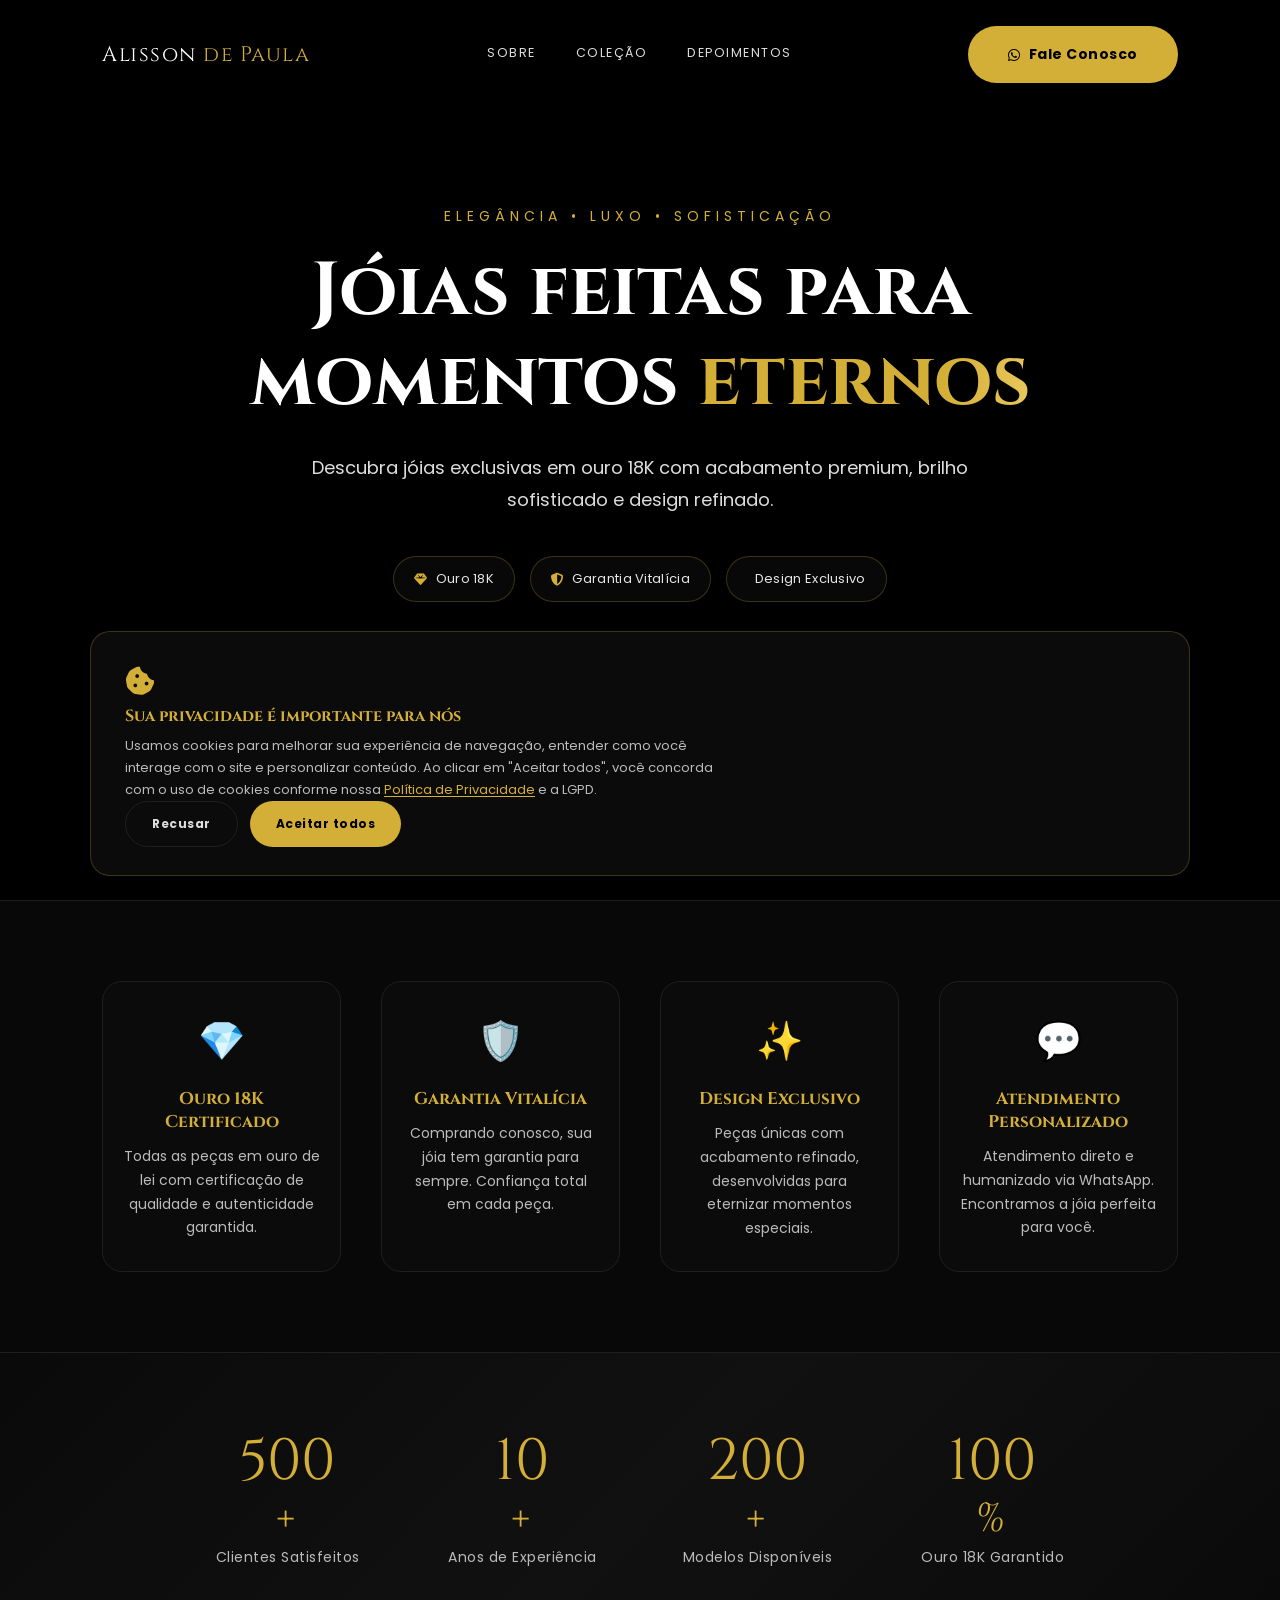
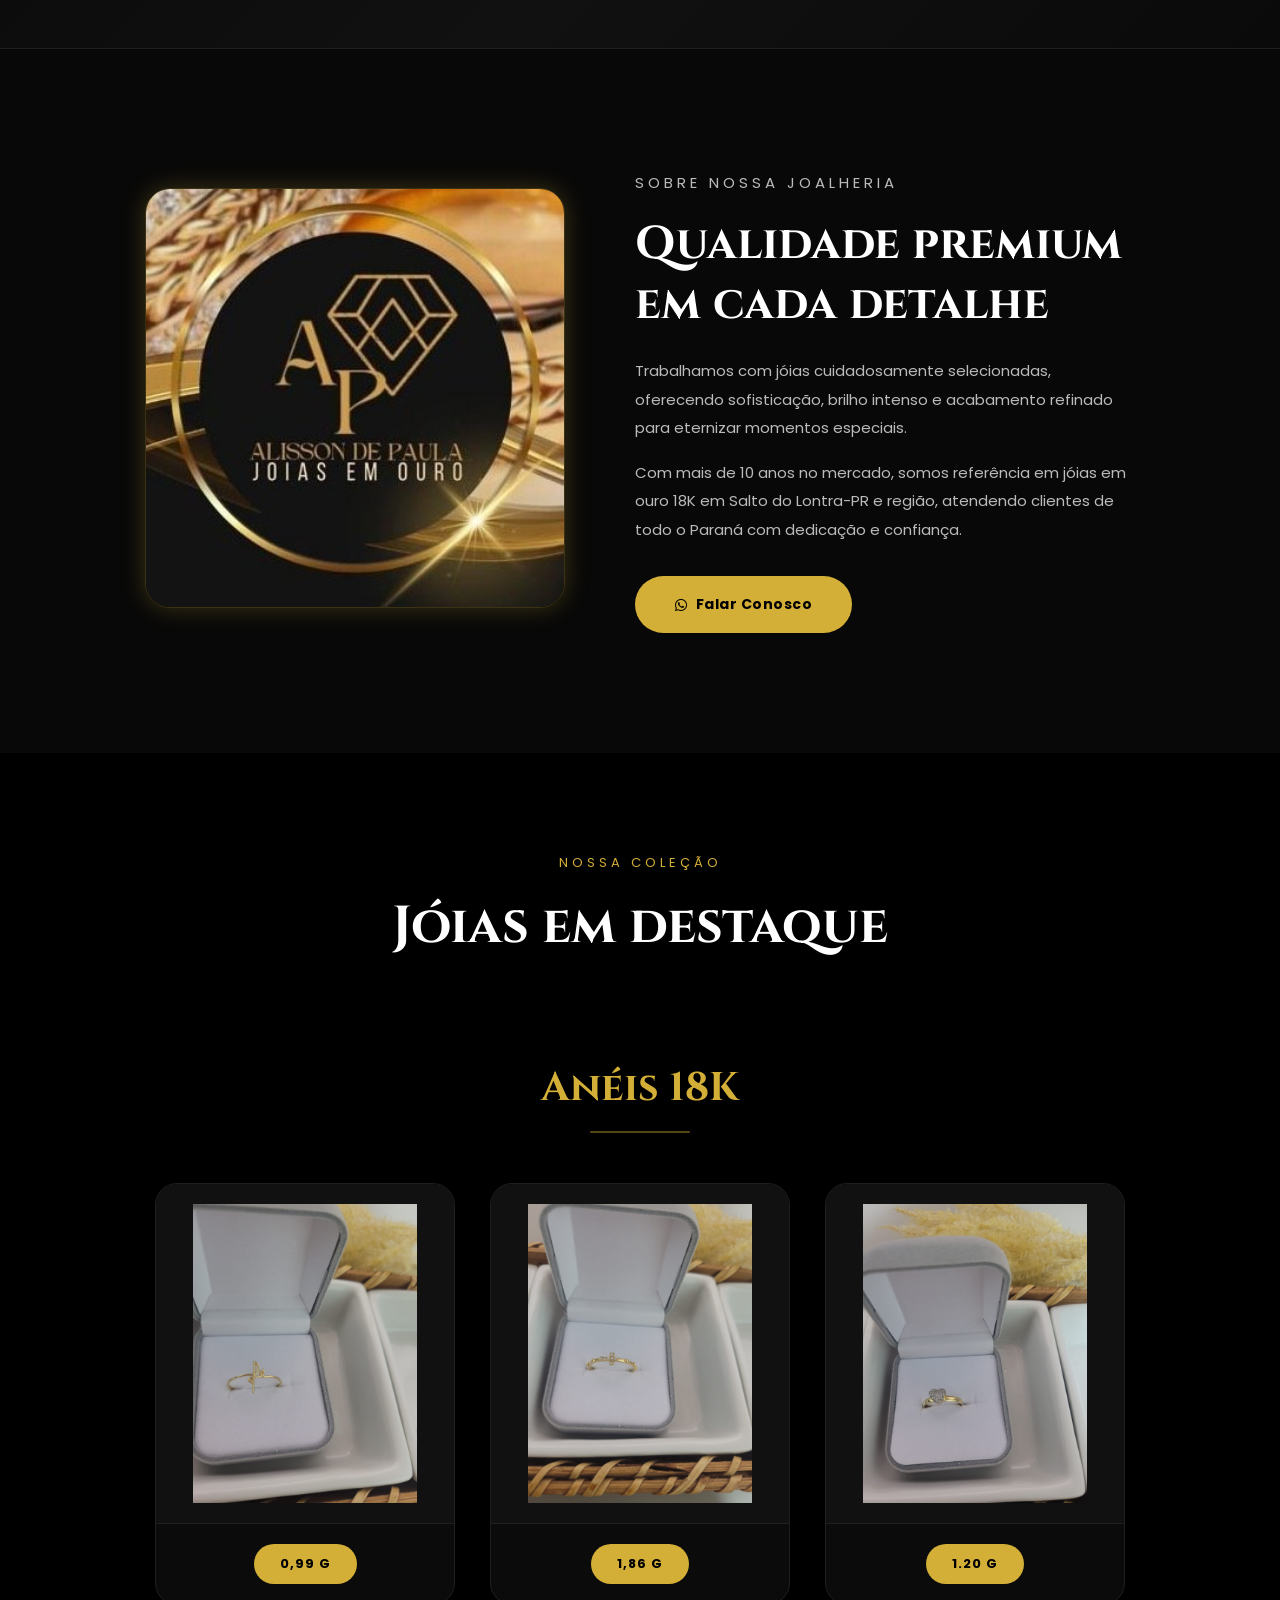
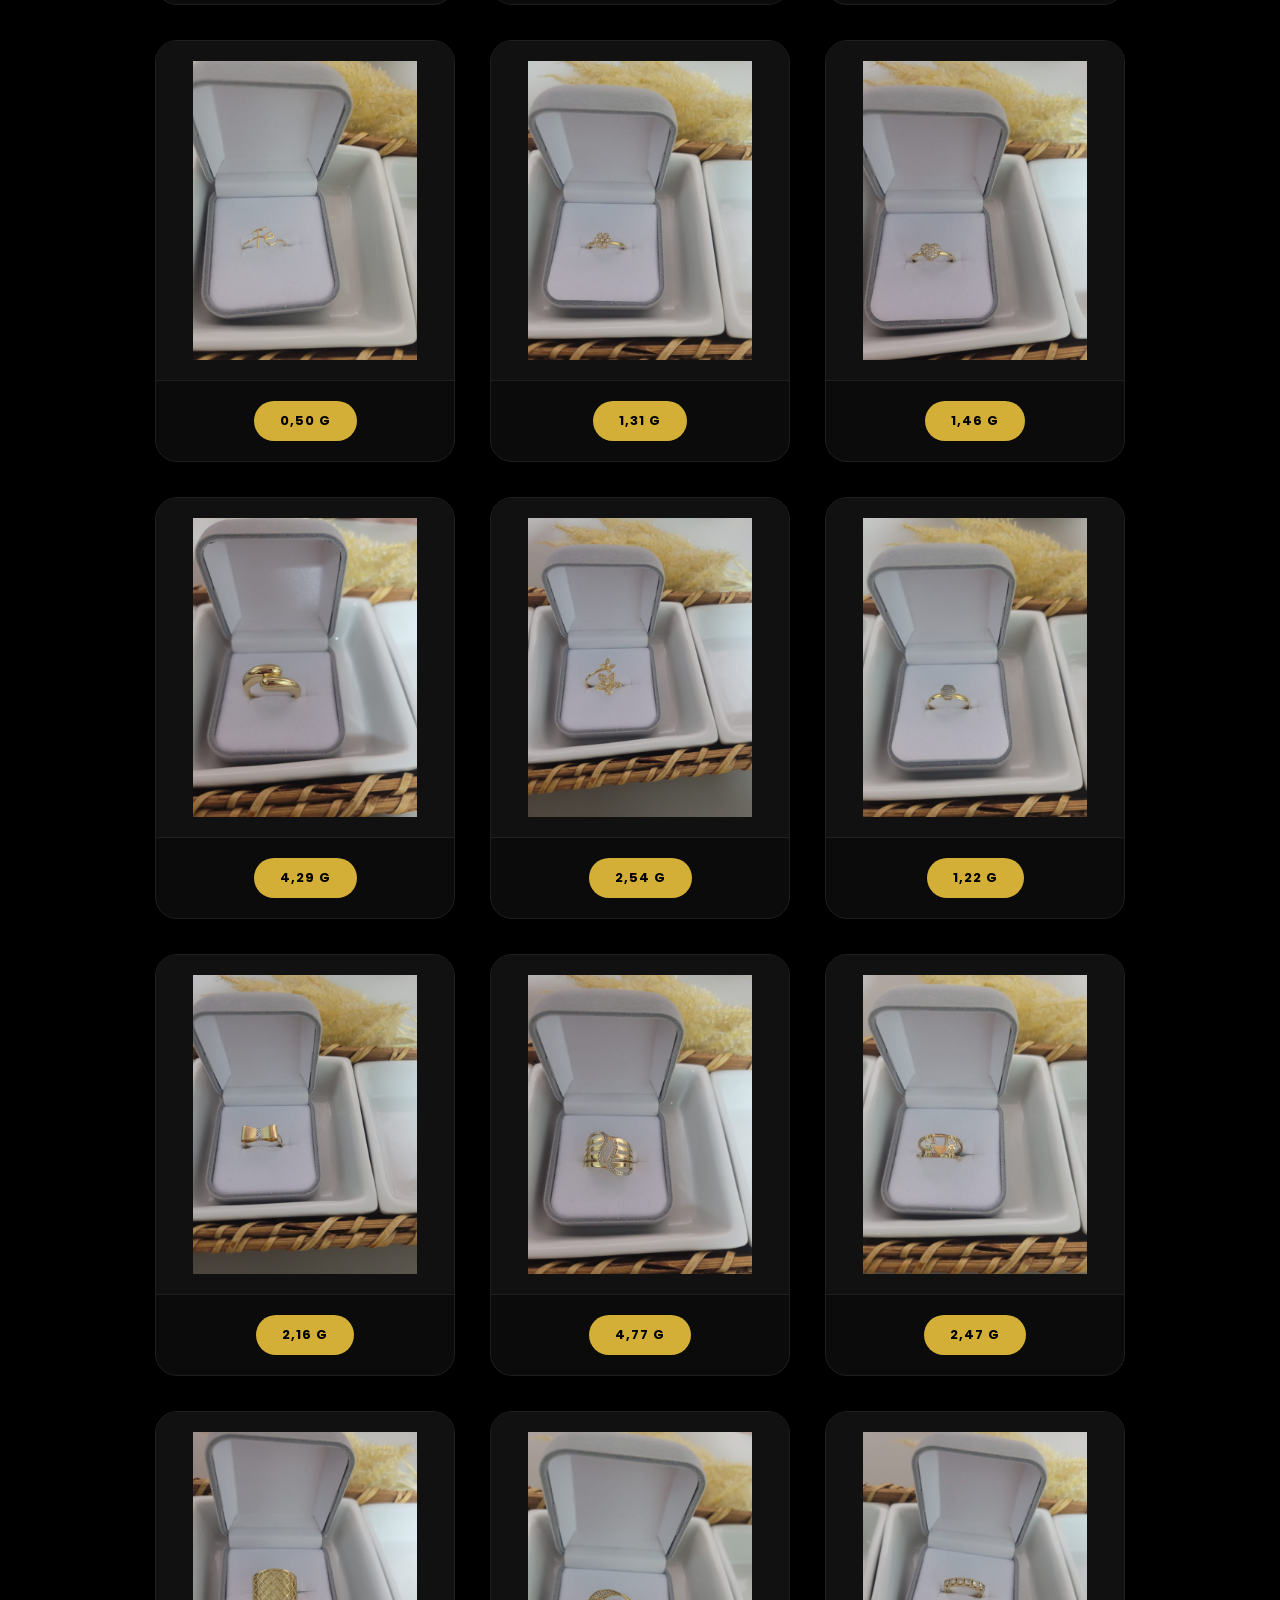
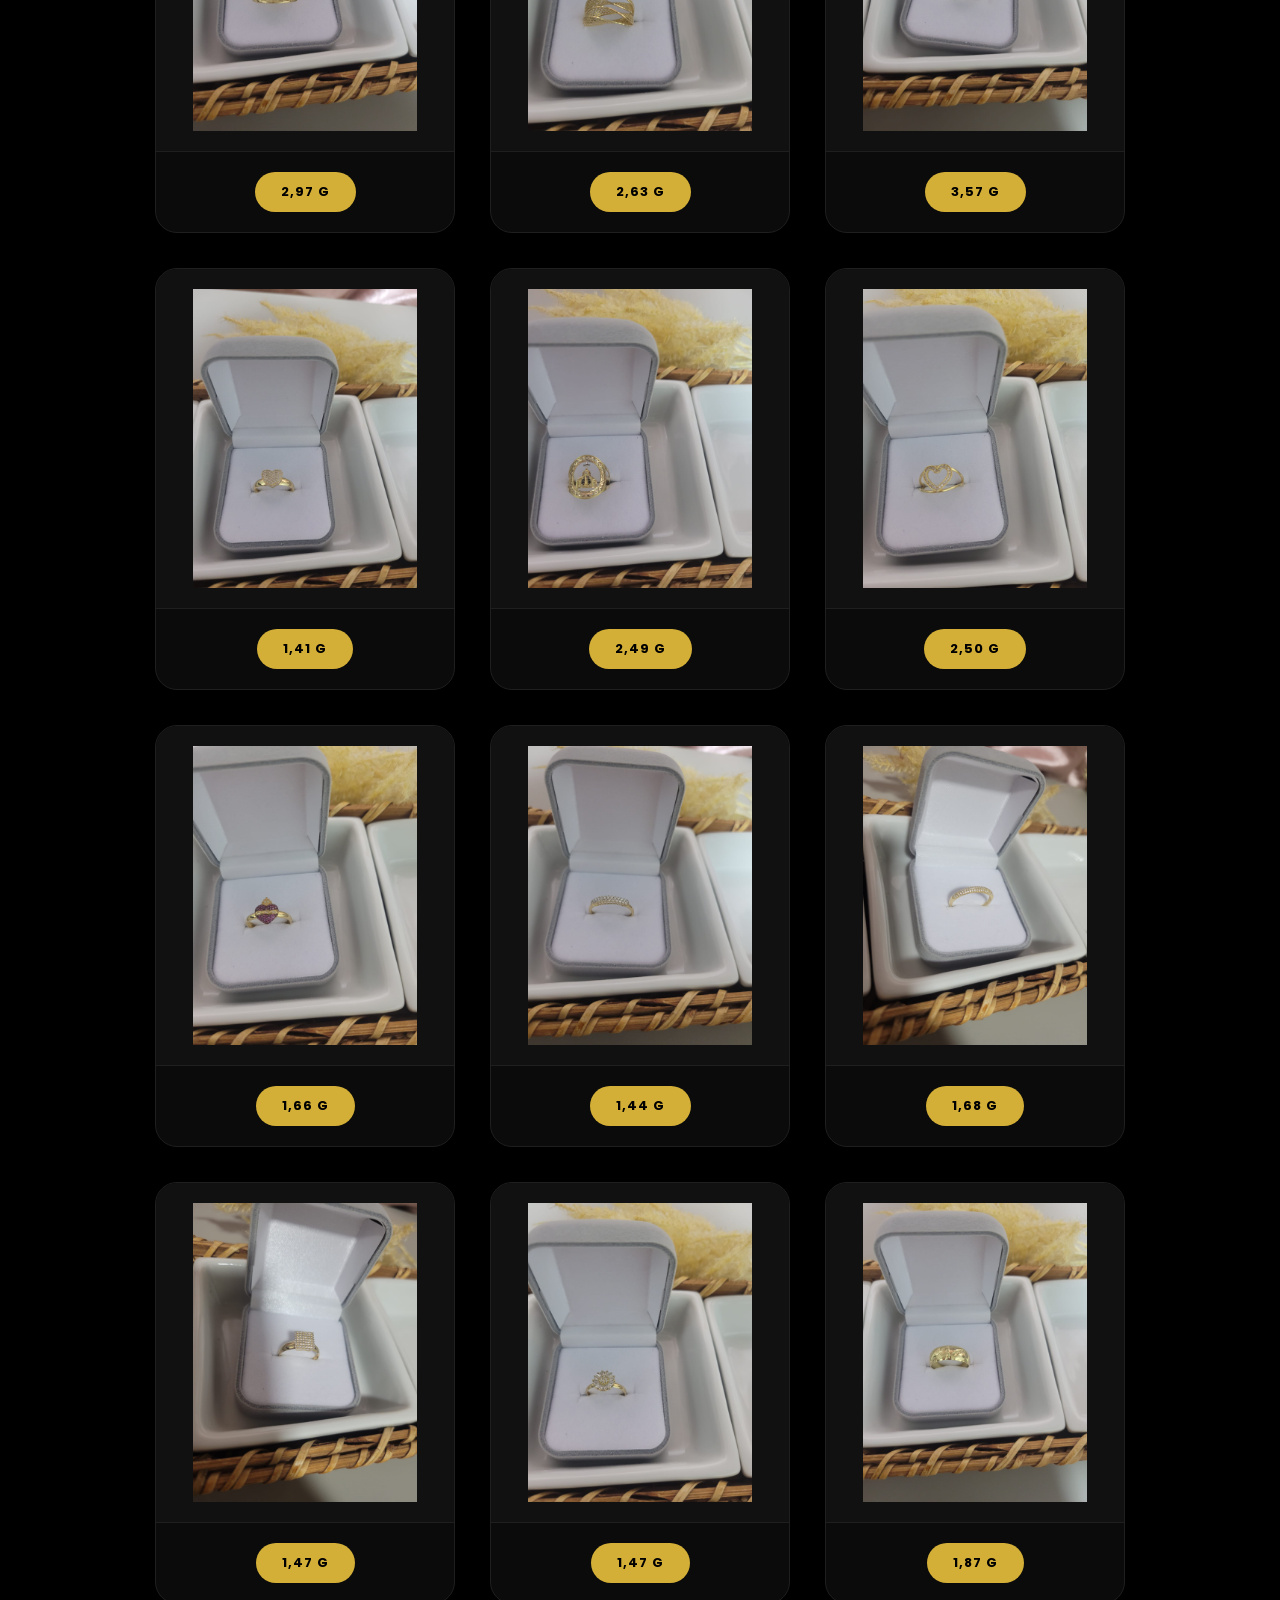
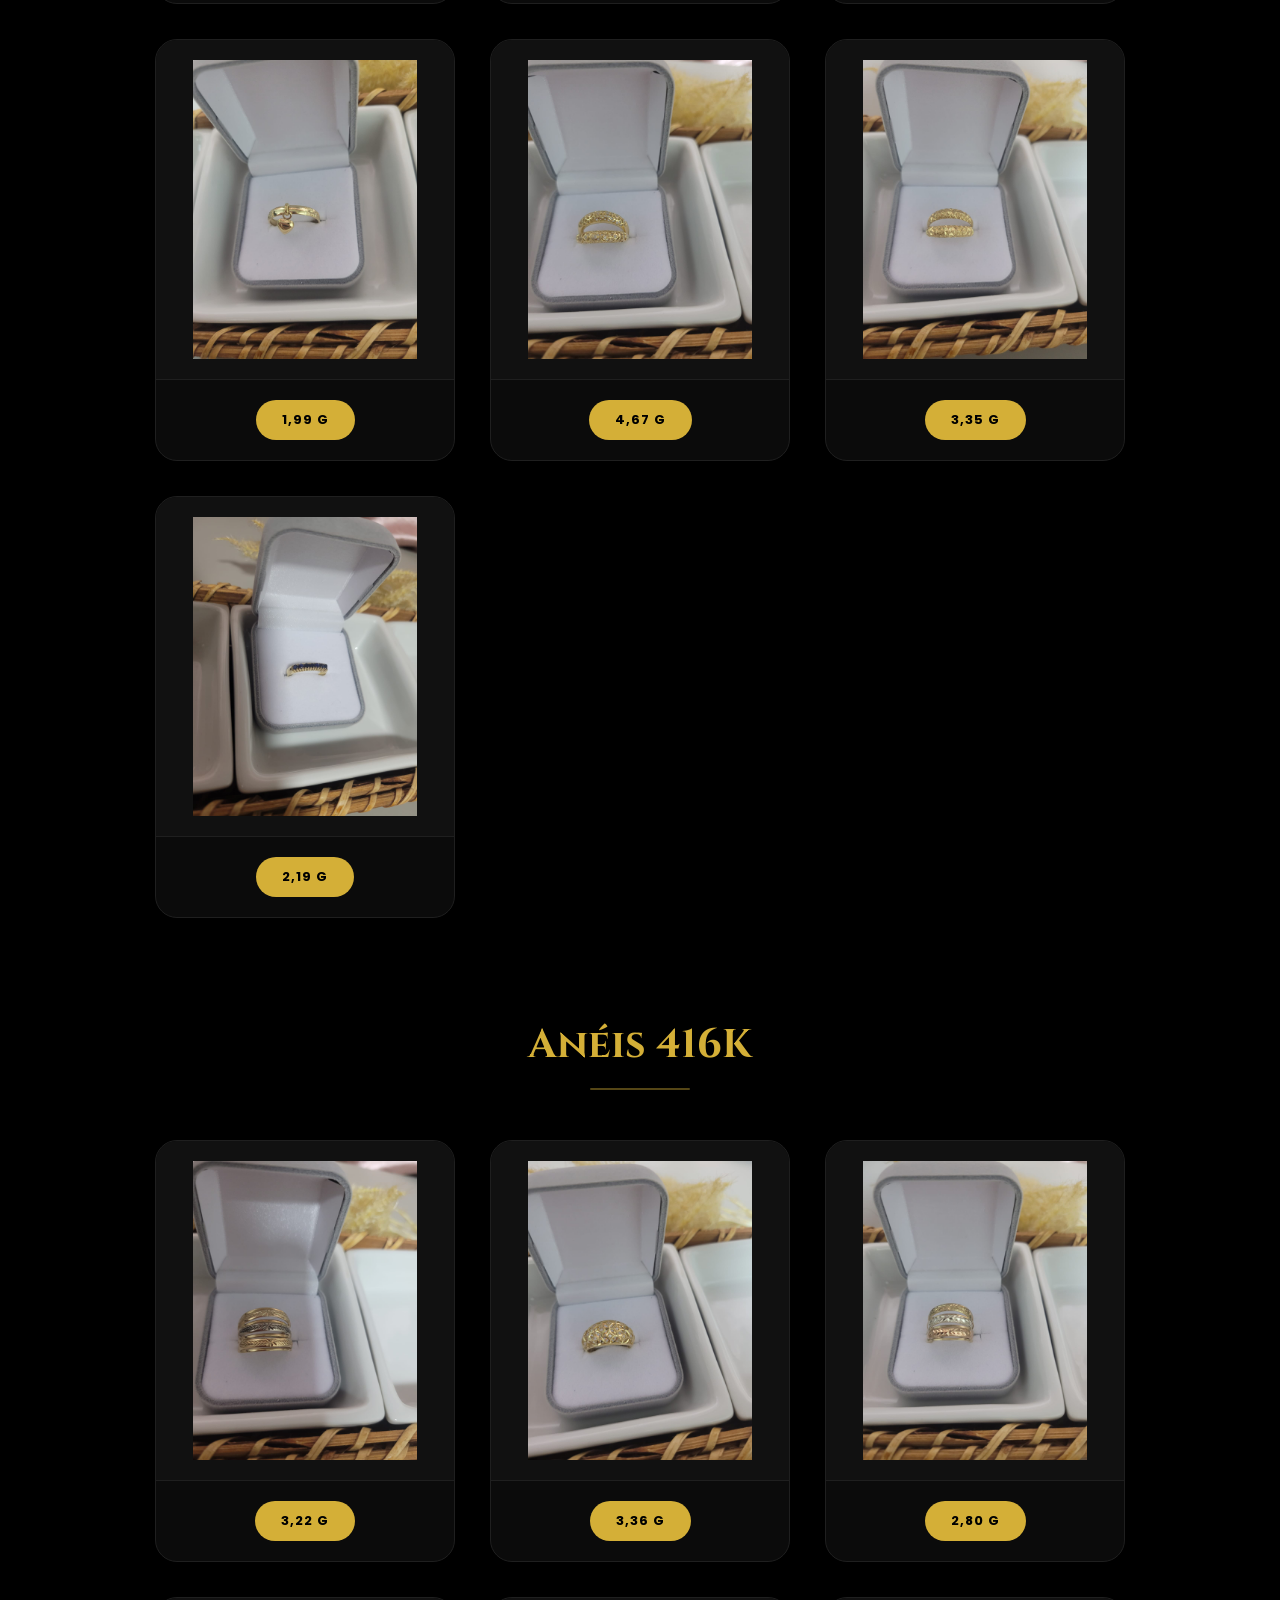
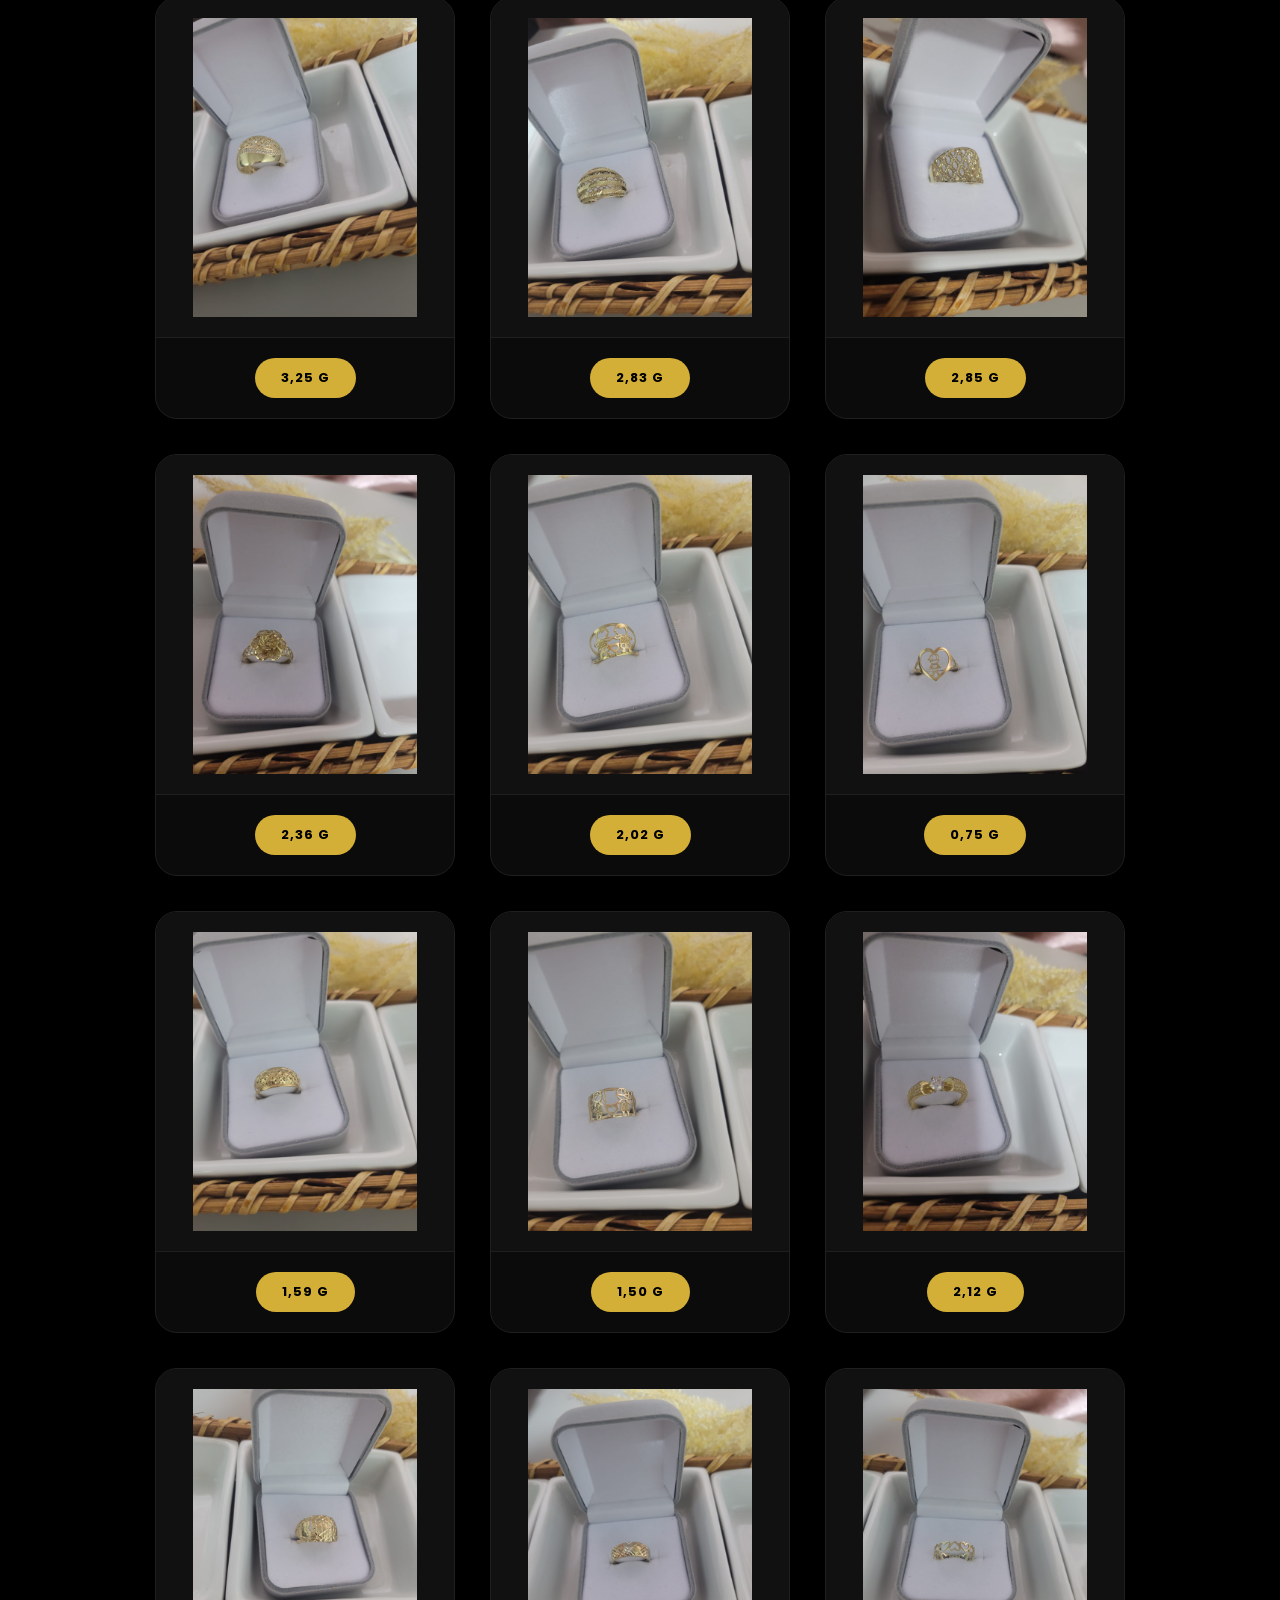
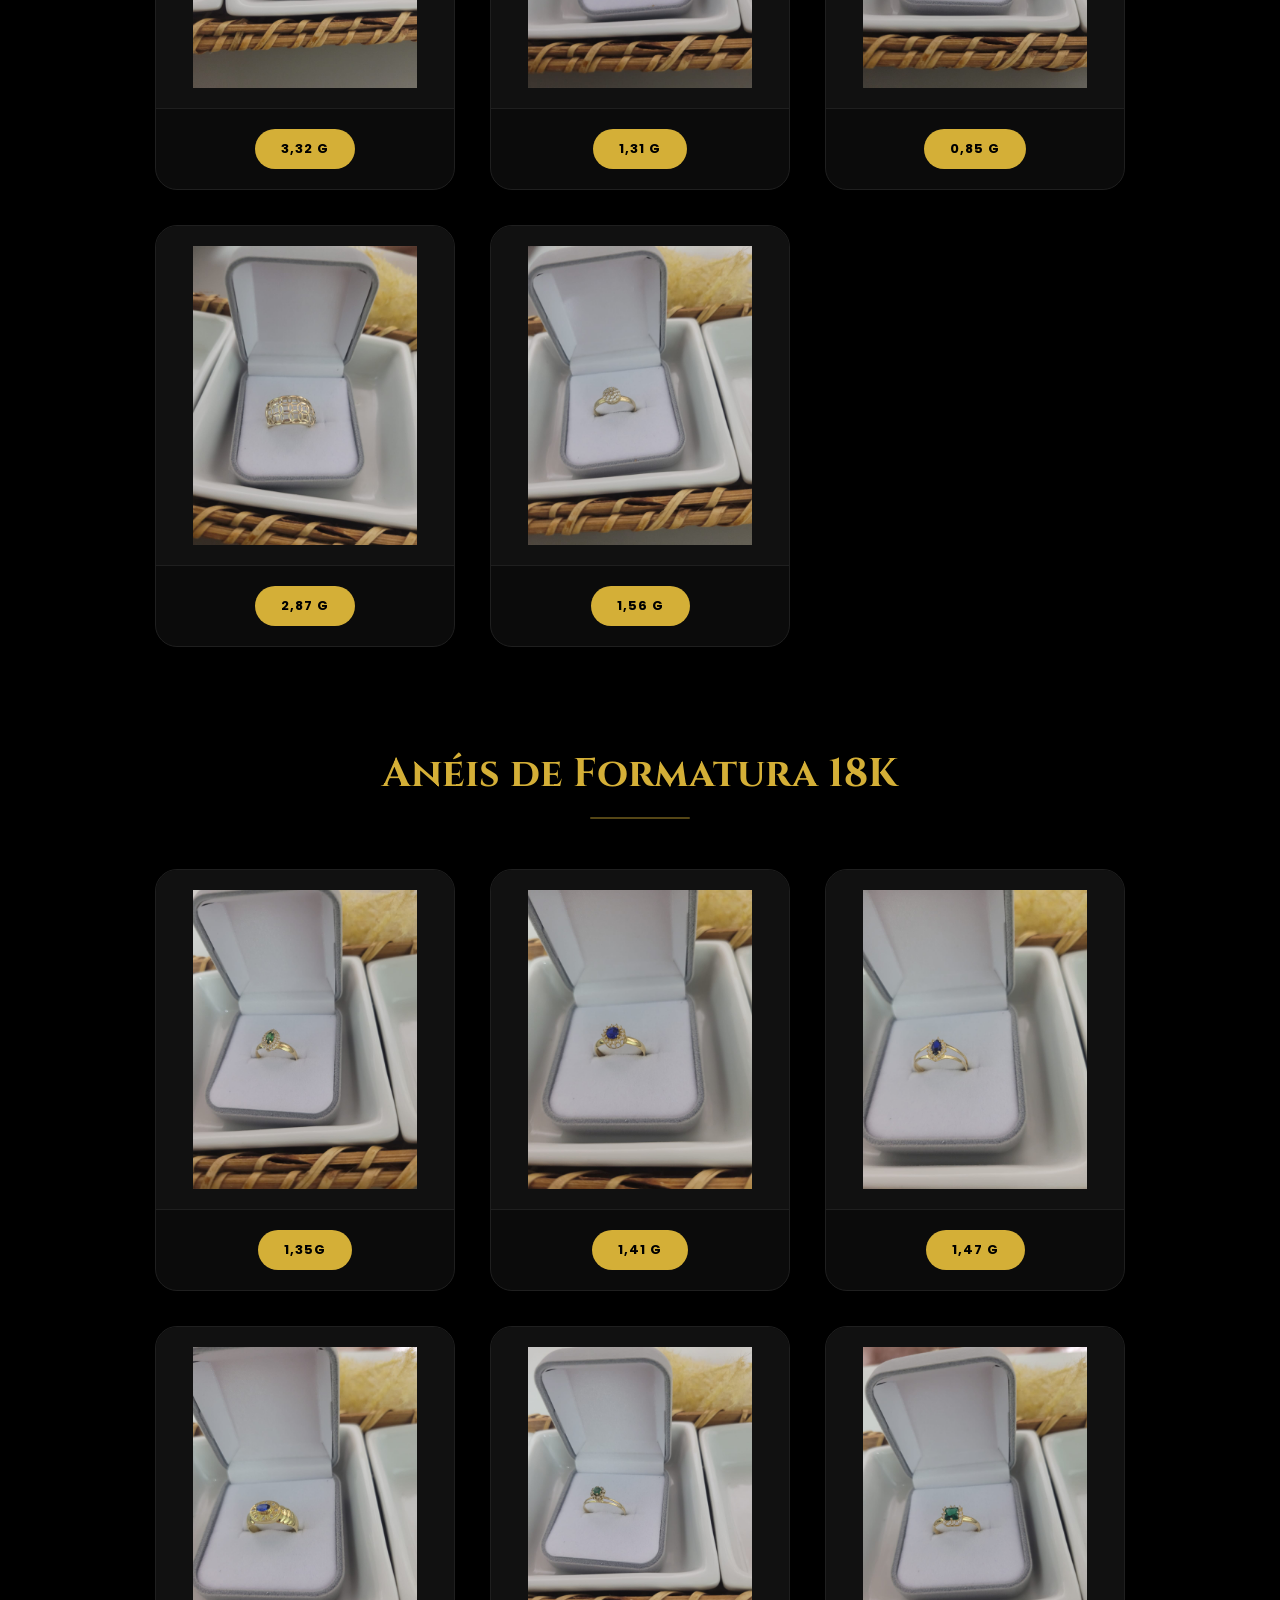
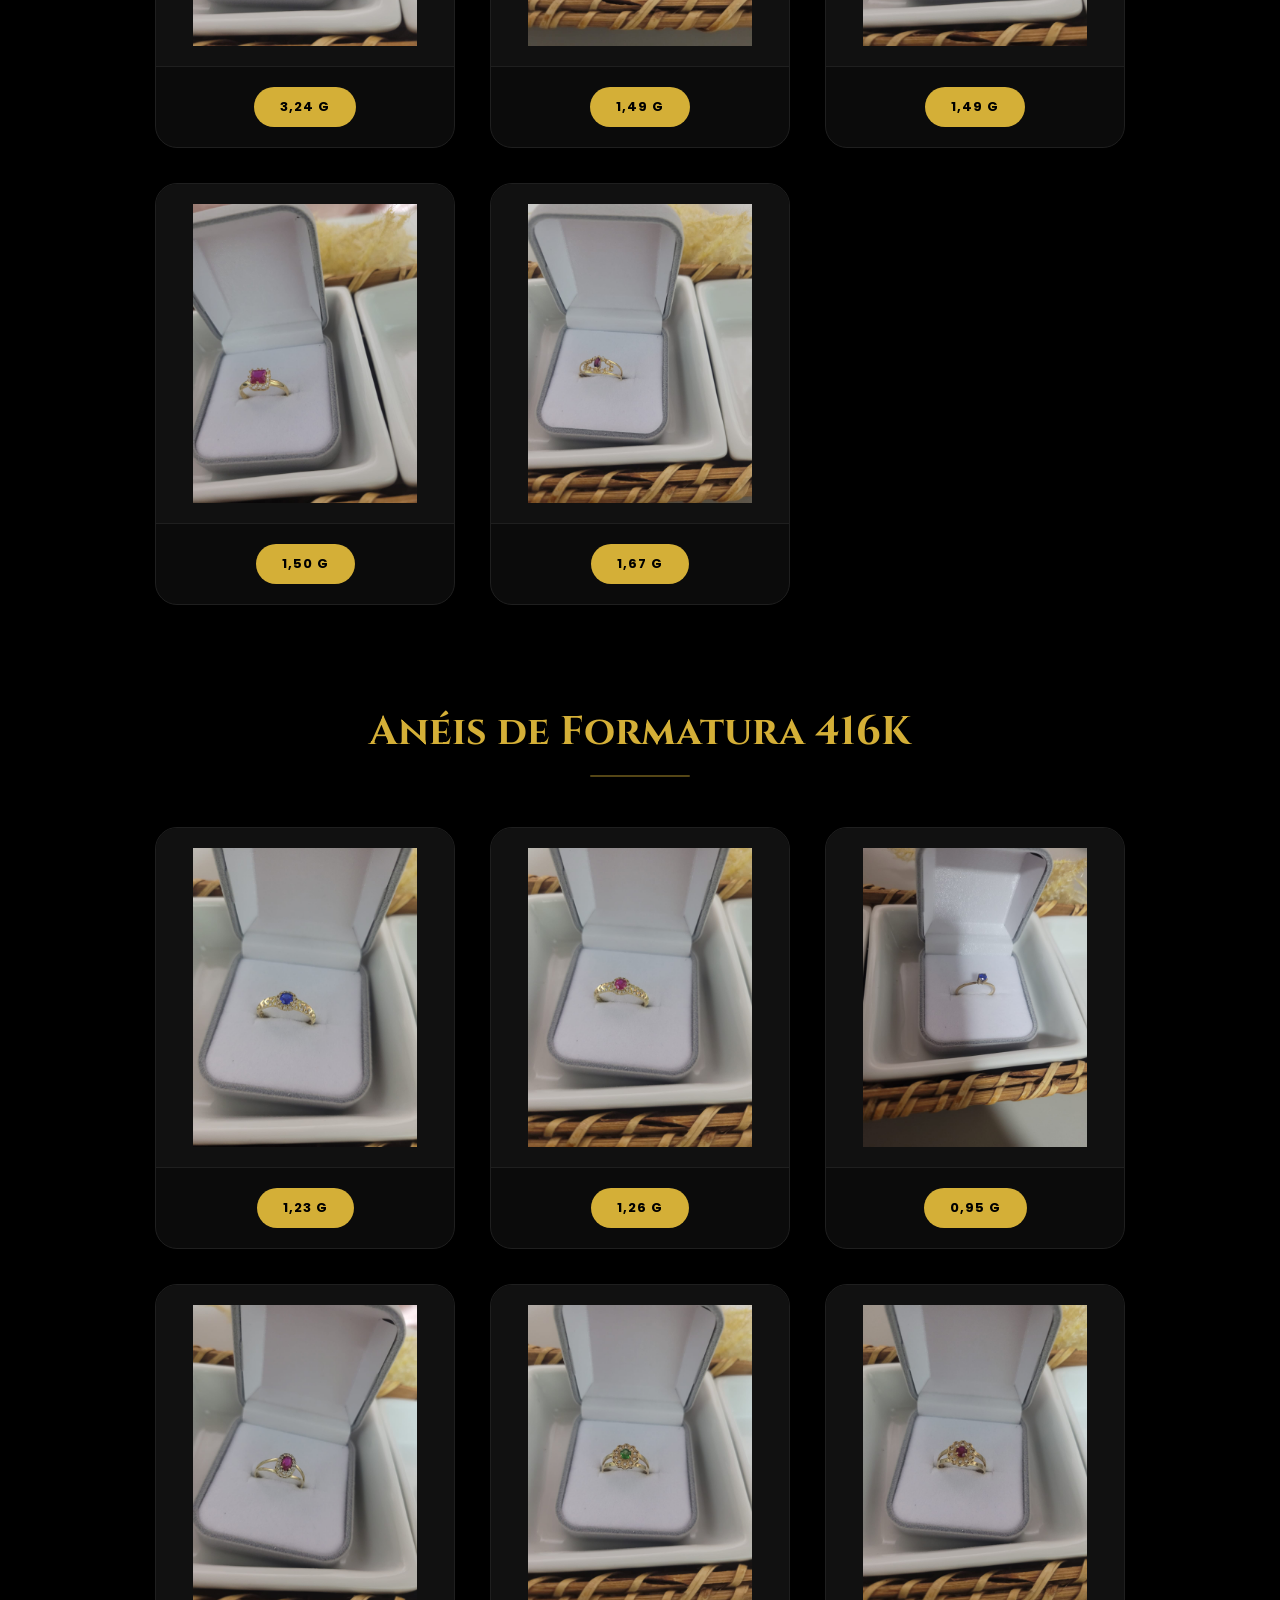
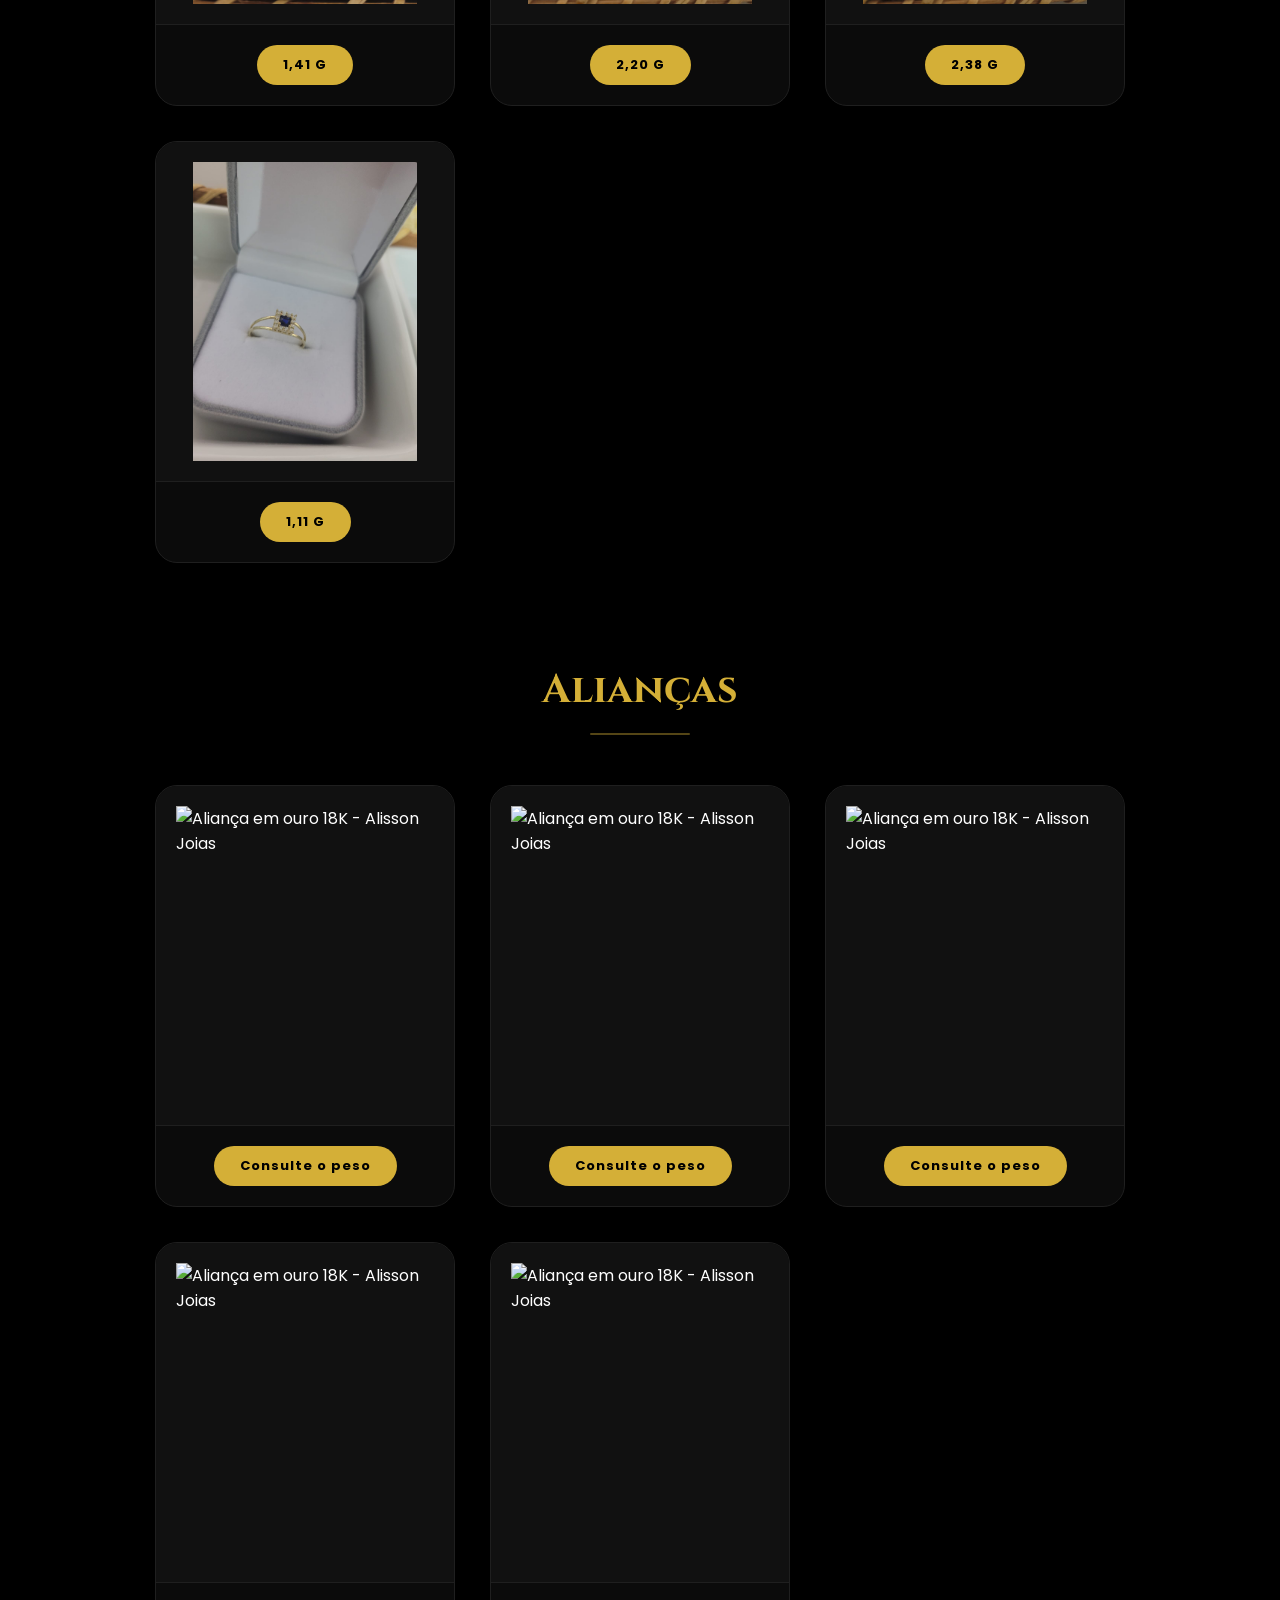
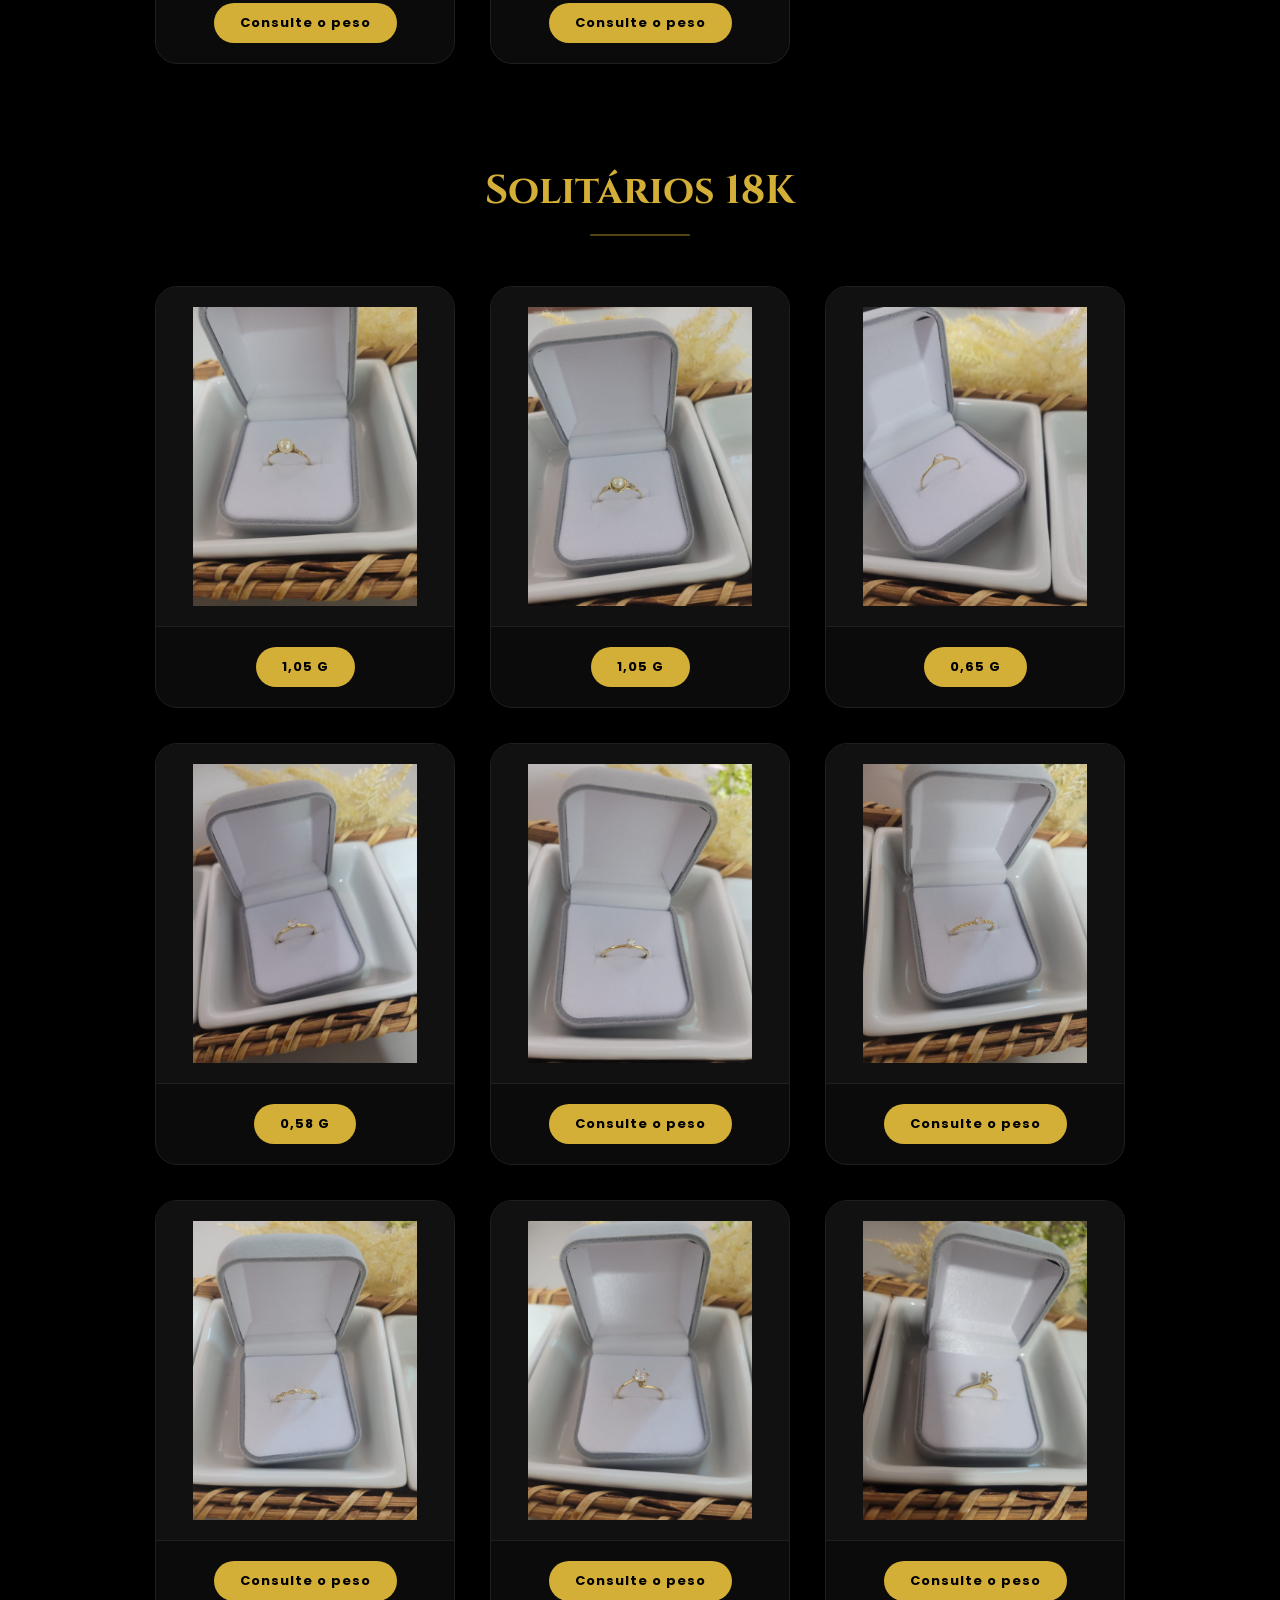
==== commit 769ff8c0: "melhorias e implantações visuais" ====
--- a/index.html
+++ b/index.html
@@ -34,6 +34,43 @@
 <body>
 
 <!-- ================================
+     NAVBAR
+================================= -->
+<header class="navbar" id="navbar">
+  <div class="navbar-inner">
+    <a href="#" class="navbar-logo">Alisson <span>de Paula</span></a>
+
+    <nav class="navbar-links">
+      <a href="#sobre">Sobre</a>
+      <a href="#produtos">Coleção</a>
+      <a href="#depoimentos">Depoimentos</a>
+    </nav>
+
+    <a
+      href="https://wa.me/5546999253231?text=Olá,%20tudo%20bem?%20Vim%20do%20site%20e%20tenho%20interesse%20em%20ver%20quais%20as%20joias%20que%20você%20tem%20disponível."
+      class="btn navbar-cta"
+      target="_blank"
+    >
+      <i class="fa-brands fa-whatsapp"></i> Fale Conosco
+    </a>
+
+    <button class="navbar-toggle" id="navbarToggle" aria-label="Abrir menu" aria-expanded="false">
+      <i class="fa-solid fa-bars"></i>
+    </button>
+  </div>
+
+  <nav class="navbar-mobile" id="navbarMobile">
+    <a href="#sobre">Sobre</a>
+    <a href="#produtos">Coleção</a>
+    <a href="#depoimentos">Depoimentos</a>
+    <a
+      href="https://wa.me/5546999253231?text=Olá,%20tudo%20bem?%20Vim%20do%20site%20e%20tenho%20interesse%20em%20ver%20quais%20as%20joias%20que%20você%20tem%20disponível."
+      target="_blank"
+    ><i class="fa-brands fa-whatsapp"></i> Fale Conosco</a>
+  </nav>
+</header>
+
+<!-- ================================
      HERO
 ================================= -->
 <section class="hero">
@@ -42,7 +79,7 @@
   <div class="hero-content">
     <p class="subtitle">ELEGÂNCIA • LUXO • SOFISTICAÇÃO</p>
 
-    <h1>Jóias feitas para<br>momentos eternos</h1>
+    <h1>Jóias feitas para<br>momentos <span class="text-gold-shine">eternos</span></h1>
 
     <p class="description">
       Descubra jóias exclusivas em ouro 18K com acabamento premium,
@@ -50,9 +87,9 @@
     </p>
 
     <div class="hero-badges">
-      <span>💎 Ouro 18K</span>
-      <span>✨ Garantia Vitalícia</span>
-      <span>🖤 Design Exclusivo</span>
+      <span><i class="fa-solid fa-gem"></i> Ouro 18K</span>
+      <span><i class="fa-solid fa-shield-halved"></i> Garantia Vitalícia</span>
+      <span><i class="fa-solid fa-sparkles"></i> Design Exclusivo</span>
     </div>
 
     <!-- BOTÃO + MENU DROPDOWN -->
@@ -175,7 +212,7 @@
     <h2>Jóias em destaque</h2>
   </div>
 
-  <!-- ANÉIS 18K -->
+  <!-- ANÉIS 18K - FINALIZADO -->
   <div class="categoria" id="aneis">
     <h3 class="categoria-title">Anéis 18K</h3>
 <div class="cards">
@@ -187,7 +224,7 @@
       <div class="card-zoom"><i class="fa-solid fa-magnifying-glass-plus"></i></div>
     </div>
     <div class="card-content">
-      <span class="card-weight">Consulte o peso</span>
+      <span class="card-weight">0,99 G</span>
     </div>
   </div>
 
@@ -198,7 +235,7 @@
       <div class="card-zoom"><i class="fa-solid fa-magnifying-glass-plus"></i></div>
     </div>
     <div class="card-content">
-      <span class="card-weight">Consulte o peso</span>
+      <span class="card-weight">1,86 G</span>
     </div>
   </div>
 
@@ -209,7 +246,7 @@
       <div class="card-zoom"><i class="fa-solid fa-magnifying-glass-plus"></i></div>
     </div>
     <div class="card-content">
-      <span class="card-weight">Consulte o peso</span>
+      <span class="card-weight">1.20 G</span>
     </div>
   </div>
 
@@ -220,7 +257,7 @@
       <div class="card-zoom"><i class="fa-solid fa-magnifying-glass-plus"></i></div>
     </div>
     <div class="card-content">
-      <span class="card-weight">Consulte o peso</span>
+      <span class="card-weight">0,50 G</span>
     </div>
   </div>
 
@@ -231,7 +268,7 @@
       <div class="card-zoom"><i class="fa-solid fa-magnifying-glass-plus"></i></div>
     </div>
     <div class="card-content">
-      <span class="card-weight">Consulte o peso</span>
+      <span class="card-weight">1,31 G</span>
     </div>
   </div>
 
@@ -242,7 +279,7 @@
       <div class="card-zoom"><i class="fa-solid fa-magnifying-glass-plus"></i></div>
     </div>
     <div class="card-content">
-      <span class="card-weight">Consulte o peso</span>
+      <span class="card-weight">1,46 G</span>
     </div>
   </div>
 
@@ -253,7 +290,7 @@
       <div class="card-zoom"><i class="fa-solid fa-magnifying-glass-plus"></i></div>
     </div>
     <div class="card-content">
-      <span class="card-weight">Consulte o peso</span>
+      <span class="card-weight">4,29 G</span>
     </div>
   </div>
 
@@ -264,7 +301,7 @@
       <div class="card-zoom"><i class="fa-solid fa-magnifying-glass-plus"></i></div>
     </div>
     <div class="card-content">
-      <span class="card-weight">Consulte o peso</span>
+      <span class="card-weight">2,54 G</span>
     </div>
   </div>
 
@@ -275,7 +312,7 @@
       <div class="card-zoom"><i class="fa-solid fa-magnifying-glass-plus"></i></div>
     </div>
     <div class="card-content">
-      <span class="card-weight">Consulte o peso</span>
+      <span class="card-weight">1,22 G</span>
     </div>
   </div>
 
@@ -286,7 +323,7 @@
       <div class="card-zoom"><i class="fa-solid fa-magnifying-glass-plus"></i></div>
     </div>
     <div class="card-content">
-      <span class="card-weight">Consulte o peso</span>
+      <span class="card-weight">2,16 G</span>
     </div>
   </div>
 
@@ -297,7 +334,7 @@
       <div class="card-zoom"><i class="fa-solid fa-magnifying-glass-plus"></i></div>
     </div>
     <div class="card-content">
-      <span class="card-weight">Consulte o peso</span>
+      <span class="card-weight">4,77 G</span>
     </div>
   </div>
 
@@ -308,7 +345,7 @@
       <div class="card-zoom"><i class="fa-solid fa-magnifying-glass-plus"></i></div>
     </div>
     <div class="card-content">
-      <span class="card-weight">Consulte o peso</span>
+      <span class="card-weight">2,47 G</span>
     </div>
   </div>
 
@@ -319,7 +356,7 @@
       <div class="card-zoom"><i class="fa-solid fa-magnifying-glass-plus"></i></div>
     </div>
     <div class="card-content">
-      <span class="card-weight">Consulte o peso</span>
+      <span class="card-weight">2,97 G</span>
     </div>
   </div>
 
@@ -330,7 +367,7 @@
       <div class="card-zoom"><i class="fa-solid fa-magnifying-glass-plus"></i></div>
     </div>
     <div class="card-content">
-      <span class="card-weight">Consulte o peso</span>
+      <span class="card-weight">2,63 G</span>
     </div>
   </div>
 
@@ -341,7 +378,7 @@
       <div class="card-zoom"><i class="fa-solid fa-magnifying-glass-plus"></i></div>
     </div>
     <div class="card-content">
-      <span class="card-weight">Consulte o peso</span>
+      <span class="card-weight">3,57 G</span>
     </div>
   </div>
 
@@ -352,7 +389,7 @@
       <div class="card-zoom"><i class="fa-solid fa-magnifying-glass-plus"></i></div>
     </div>
     <div class="card-content">
-      <span class="card-weight">Consulte o peso</span>
+      <span class="card-weight">1,41 G</span>
     </div>
   </div>
 
@@ -363,7 +400,7 @@
       <div class="card-zoom"><i class="fa-solid fa-magnifying-glass-plus"></i></div>
     </div>
     <div class="card-content">
-      <span class="card-weight">Consulte o peso</span>
+      <span class="card-weight">2,49 G</span>
     </div>
   </div>
 
@@ -374,7 +411,7 @@
       <div class="card-zoom"><i class="fa-solid fa-magnifying-glass-plus"></i></div>
     </div>
     <div class="card-content">
-      <span class="card-weight">Consulte o peso</span>
+      <span class="card-weight">2,50 G</span>
     </div>
   </div>
 
@@ -385,7 +422,7 @@
       <div class="card-zoom"><i class="fa-solid fa-magnifying-glass-plus"></i></div>
     </div>
     <div class="card-content">
-      <span class="card-weight">Consulte o peso</span>
+      <span class="card-weight">1,66 G</span>
     </div>
   </div>
 
@@ -396,7 +433,7 @@
       <div class="card-zoom"><i class="fa-solid fa-magnifying-glass-plus"></i></div>
     </div>
     <div class="card-content">
-      <span class="card-weight">Consulte o peso</span>
+      <span class="card-weight">1,44 G</span>
     </div>
   </div>
 
@@ -407,7 +444,7 @@
       <div class="card-zoom"><i class="fa-solid fa-magnifying-glass-plus"></i></div>
     </div>
     <div class="card-content">
-      <span class="card-weight">Consulte o peso</span>
+      <span class="card-weight">1,68 G</span>
     </div>
   </div>
 
@@ -418,7 +455,7 @@
       <div class="card-zoom"><i class="fa-solid fa-magnifying-glass-plus"></i></div>
     </div>
     <div class="card-content">
-      <span class="card-weight">Consulte o peso</span>
+      <span class="card-weight">1,47 G</span>
     </div>
   </div>
 
@@ -429,7 +466,7 @@
       <div class="card-zoom"><i class="fa-solid fa-magnifying-glass-plus"></i></div>
     </div>
     <div class="card-content">
-      <span class="card-weight">Consulte o peso</span>
+      <span class="card-weight">1,47 G</span>
     </div>
   </div>
 
@@ -440,7 +477,7 @@
       <div class="card-zoom"><i class="fa-solid fa-magnifying-glass-plus"></i></div>
     </div>
     <div class="card-content">
-      <span class="card-weight">Consulte o peso</span>
+      <span class="card-weight">1,87 G</span>
     </div>
   </div>
 
@@ -451,7 +488,7 @@
       <div class="card-zoom"><i class="fa-solid fa-magnifying-glass-plus"></i></div>
     </div>
     <div class="card-content">
-      <span class="card-weight">Consulte o peso</span>
+      <span class="card-weight">1,99 G</span>
     </div>
   </div>
 
@@ -462,7 +499,7 @@
       <div class="card-zoom"><i class="fa-solid fa-magnifying-glass-plus"></i></div>
     </div>
     <div class="card-content">
-      <span class="card-weight">Consulte o peso</span>
+      <span class="card-weight">4,67 G</span>
     </div>
   </div>
 
@@ -473,7 +510,7 @@
       <div class="card-zoom"><i class="fa-solid fa-magnifying-glass-plus"></i></div>
     </div>
     <div class="card-content">
-      <span class="card-weight">Consulte o peso</span>
+      <span class="card-weight">3,35 G</span>
     </div>
   </div>
 
@@ -484,14 +521,14 @@
       <div class="card-zoom"><i class="fa-solid fa-magnifying-glass-plus"></i></div>
     </div>
     <div class="card-content">
-      <span class="card-weight">Consulte o peso</span>
+      <span class="card-weight">2,19 G</span>
     </div>
   </div>
 
 </div>
   </div>
 
-<!-- ANÉIS 416K -->
+<!-- ANÉIS 416K - FINALIZADO -->
 <div class="categoria" id="aneis416k">
   <h3 class="categoria-title">Anéis 416K</h3>
   <div class="cards">
@@ -503,7 +540,7 @@
         <div class="card-zoom"><i class="fa-solid fa-magnifying-glass-plus"></i></div>
       </div>
       <div class="card-content">
-        <span class="card-weight">Consulte o peso</span>
+        <span class="card-weight">3,22 G</span>
       </div>
     </div>
 
@@ -514,7 +551,7 @@
         <div class="card-zoom"><i class="fa-solid fa-magnifying-glass-plus"></i></div>
       </div>
       <div class="card-content">
-        <span class="card-weight">Consulte o peso</span>
+        <span class="card-weight">3,36 G</span>
       </div>
     </div>
 
@@ -525,7 +562,7 @@
         <div class="card-zoom"><i class="fa-solid fa-magnifying-glass-plus"></i></div>
       </div>
       <div class="card-content">
-        <span class="card-weight">Consulte o peso</span>
+        <span class="card-weight">2,80 G</span>
       </div>
     </div>
 
@@ -536,7 +573,7 @@
         <div class="card-zoom"><i class="fa-solid fa-magnifying-glass-plus"></i></div>
       </div>
       <div class="card-content">
-        <span class="card-weight">Consulte o peso</span>
+        <span class="card-weight">3,25 G</span>
       </div>
     </div>
 
@@ -547,7 +584,7 @@
         <div class="card-zoom"><i class="fa-solid fa-magnifying-glass-plus"></i></div>
       </div>
       <div class="card-content">
-        <span class="card-weight">Consulte o peso</span>
+        <span class="card-weight">2,83 G</span>
       </div>
     </div>
 
@@ -558,7 +595,7 @@
         <div class="card-zoom"><i class="fa-solid fa-magnifying-glass-plus"></i></div>
       </div>
       <div class="card-content">
-        <span class="card-weight">Consulte o peso</span>
+        <span class="card-weight">2,85 G</span>
       </div>
     </div>
 
@@ -569,7 +606,7 @@
         <div class="card-zoom"><i class="fa-solid fa-magnifying-glass-plus"></i></div>
       </div>
       <div class="card-content">
-        <span class="card-weight">Consulte o peso</span>
+        <span class="card-weight">2,36 G</span>
       </div>
     </div>
 
@@ -580,7 +617,7 @@
         <div class="card-zoom"><i class="fa-solid fa-magnifying-glass-plus"></i></div>
       </div>
       <div class="card-content">
-        <span class="card-weight">Consulte o peso</span>
+        <span class="card-weight">2,02 G</span>
       </div>
     </div>
 
@@ -591,7 +628,7 @@
         <div class="card-zoom"><i class="fa-solid fa-magnifying-glass-plus"></i></div>
       </div>
       <div class="card-content">
-        <span class="card-weight">Consulte o peso</span>
+        <span class="card-weight">0,75 G</span>
       </div>
     </div>
 
@@ -602,7 +639,7 @@
         <div class="card-zoom"><i class="fa-solid fa-magnifying-glass-plus"></i></div>
       </div>
       <div class="card-content">
-        <span class="card-weight">Consulte o peso</span>
+        <span class="card-weight">1,59 G</span>
       </div>
     </div>
 
@@ -613,7 +650,7 @@
         <div class="card-zoom"><i class="fa-solid fa-magnifying-glass-plus"></i></div>
       </div>
       <div class="card-content">
-        <span class="card-weight">Consulte o peso</span>
+        <span class="card-weight">1,50 G</span>
       </div>
     </div>
 
@@ -624,7 +661,7 @@
         <div class="card-zoom"><i class="fa-solid fa-magnifying-glass-plus"></i></div>
       </div>
       <div class="card-content">
-        <span class="card-weight">Consulte o peso</span>
+        <span class="card-weight">2,12 G</span>
       </div>
     </div>
 
@@ -635,7 +672,7 @@
         <div class="card-zoom"><i class="fa-solid fa-magnifying-glass-plus"></i></div>
       </div>
       <div class="card-content">
-        <span class="card-weight">Consulte o peso</span>
+        <span class="card-weight">3,32 G</span>
       </div>
     </div>
 
@@ -646,7 +683,7 @@
         <div class="card-zoom"><i class="fa-solid fa-magnifying-glass-plus"></i></div>
       </div>
       <div class="card-content">
-        <span class="card-weight">Consulte o peso</span>
+        <span class="card-weight">1,31 G</span>
       </div>
     </div>
 
@@ -657,7 +694,7 @@
         <div class="card-zoom"><i class="fa-solid fa-magnifying-glass-plus"></i></div>
       </div>
       <div class="card-content">
-        <span class="card-weight">Consulte o peso</span>
+        <span class="card-weight">0,85 G</span>
       </div>
     </div>
 
@@ -668,7 +705,7 @@
         <div class="card-zoom"><i class="fa-solid fa-magnifying-glass-plus"></i></div>
       </div>
       <div class="card-content">
-        <span class="card-weight">Consulte o peso</span>
+        <span class="card-weight">2,87 G</span>
       </div>
     </div>
 
@@ -679,14 +716,14 @@
         <div class="card-zoom"><i class="fa-solid fa-magnifying-glass-plus"></i></div>
       </div>
       <div class="card-content">
-        <span class="card-weight">Consulte o peso</span>
+        <span class="card-weight">1,56 G</span>
       </div>
     </div>
 
   </div>
 </div>
 
-<!-- FORMATURA 18K -->
+<!-- FORMATURA 18K - FINALIZADO -->
   <div class="categoria" id="formatura">
   <h3 class="categoria-title">Anéis de Formatura 18K</h3>
   <div class="cards">
@@ -697,7 +734,7 @@
         <div class="card-zoom"><i class="fa-solid fa-magnifying-glass-plus"></i></div>
       </div>
       <div class="card-content">
-        <span class="card-weight">Consulte o peso</span>
+        <span class="card-weight">1,35G</span>
       </div>
     </div>
 
@@ -707,7 +744,7 @@
         <div class="card-zoom"><i class="fa-solid fa-magnifying-glass-plus"></i></div>
       </div>
       <div class="card-content">
-        <span class="card-weight">Consulte o peso</span>
+        <span class="card-weight">1,41 G</span>
       </div>
     </div>
 
@@ -717,7 +754,7 @@
         <div class="card-zoom"><i class="fa-solid fa-magnifying-glass-plus"></i></div>
       </div>
       <div class="card-content">
-        <span class="card-weight">Consulte o peso</span>
+        <span class="card-weight">1,47 G</span>
       </div>
     </div>
 
@@ -727,7 +764,7 @@
         <div class="card-zoom"><i class="fa-solid fa-magnifying-glass-plus"></i></div>
       </div>
       <div class="card-content">
-        <span class="card-weight">Consulte o peso</span>
+        <span class="card-weight">3,24 G</span>
       </div>
     </div>
 
@@ -737,7 +774,7 @@
         <div class="card-zoom"><i class="fa-solid fa-magnifying-glass-plus"></i></div>
       </div>
       <div class="card-content">
-        <span class="card-weight">Consulte o peso</span>
+        <span class="card-weight">1,49 G</span>
       </div>
     </div>
 
@@ -747,7 +784,7 @@
         <div class="card-zoom"><i class="fa-solid fa-magnifying-glass-plus"></i></div>
       </div>
       <div class="card-content">
-        <span class="card-weight">Consulte o peso</span>
+        <span class="card-weight">1,49 G</span>
       </div>
     </div>
 
@@ -757,7 +794,7 @@
         <div class="card-zoom"><i class="fa-solid fa-magnifying-glass-plus"></i></div>
       </div>
       <div class="card-content">
-        <span class="card-weight">Consulte o peso</span>
+        <span class="card-weight">1,50 G</span>
       </div>
     </div>
 
@@ -767,14 +804,14 @@
         <div class="card-zoom"><i class="fa-solid fa-magnifying-glass-plus"></i></div>
       </div>
       <div class="card-content">
-        <span class="card-weight">Consulte o peso</span>
-      </div>
-    </div>
-
-  </div>
-  </div>
-
-<!-- FORMATURA 416K -->
+        <span class="card-weight">1,67 G</span>
+      </div>
+    </div>
+
+  </div>
+  </div>
+
+<!-- FORMATURA 416K - FINALIZADO -->
 <div class="categoria" id="formatura416k">
   <h3 class="categoria-title">Anéis de Formatura 416K</h3>
   <div class="cards">
@@ -785,7 +822,7 @@
         <div class="card-zoom"><i class="fa-solid fa-magnifying-glass-plus"></i></div>
       </div>
       <div class="card-content">
-        <span class="card-weight">Consulte o peso</span>
+        <span class="card-weight">1,23 G</span>
       </div>
     </div>
 
@@ -795,7 +832,7 @@
         <div class="card-zoom"><i class="fa-solid fa-magnifying-glass-plus"></i></div>
       </div>
       <div class="card-content">
-        <span class="card-weight">Consulte o peso</span>
+        <span class="card-weight">1,26 G</span>
       </div>
     </div>
 
@@ -805,7 +842,7 @@
         <div class="card-zoom"><i class="fa-solid fa-magnifying-glass-plus"></i></div>
       </div>
       <div class="card-content">
-        <span class="card-weight">Consulte o peso</span>
+        <span class="card-weight">0,95 G</span>
       </div>
     </div>
 
@@ -815,7 +852,7 @@
         <div class="card-zoom"><i class="fa-solid fa-magnifying-glass-plus"></i></div>
       </div>
       <div class="card-content">
-        <span class="card-weight">Consulte o peso</span>
+        <span class="card-weight">1,41 G</span>
       </div>
     </div>
 
@@ -825,7 +862,7 @@
         <div class="card-zoom"><i class="fa-solid fa-magnifying-glass-plus"></i></div>
       </div>
       <div class="card-content">
-        <span class="card-weight">Consulte o peso</span>
+        <span class="card-weight">2,20 G</span>
       </div>
     </div>
 
@@ -835,7 +872,7 @@
         <div class="card-zoom"><i class="fa-solid fa-magnifying-glass-plus"></i></div>
       </div>
       <div class="card-content">
-        <span class="card-weight">Consulte o peso</span>
+        <span class="card-weight">2,38 G</span>
       </div>
     </div>
 
@@ -845,7 +882,7 @@
         <div class="card-zoom"><i class="fa-solid fa-magnifying-glass-plus"></i></div>
       </div>
       <div class="card-content">
-        <span class="card-weight">Consulte o peso</span>
+        <span class="card-weight">1,11 G</span>
       </div>
     </div>
 
@@ -921,13 +958,53 @@
         <div class="card-zoom"><i class="fa-solid fa-magnifying-glass-plus"></i></div>
       </div>
       <div class="card-content">
+        <span class="card-weight">1,05 G</span>
+      </div>
+    </div>
+
+    <div class="card">
+      <div class="card-img-wrap" onclick="openLightbox(this)">
+        <img src="imgs/solitarios18k/solitario2.jpeg" alt="Solitário em ouro 18K - Alisson Joias" title="Solitário em ouro 18K" loading="lazy">
+        <div class="card-zoom"><i class="fa-solid fa-magnifying-glass-plus"></i></div>
+      </div>
+      <div class="card-content">
+        <span class="card-weight">1,05 G</span>
+      </div>
+    </div>
+
+    <div class="card">
+      <div class="card-img-wrap" onclick="openLightbox(this)">
+        <img src="imgs/solitarios18k/solitario3.jpeg" alt="Solitário em ouro 18K - Alisson Joias" title="Solitário em ouro 18K" loading="lazy">
+        <div class="card-zoom"><i class="fa-solid fa-magnifying-glass-plus"></i></div>
+      </div>
+      <div class="card-content">
+        <span class="card-weight">0,65 G</span>
+      </div>
+    </div>
+
+    <div class="card">
+      <div class="card-img-wrap" onclick="openLightbox(this)">
+        <img src="imgs/solitarios18k/solitario4.jpeg" alt="Solitário em ouro 18K - Alisson Joias" title="Solitário em ouro 18K" loading="lazy">
+        <div class="card-zoom"><i class="fa-solid fa-magnifying-glass-plus"></i></div>
+      </div>
+      <div class="card-content">
+        <span class="card-weight">0,58 G</span>
+      </div>
+    </div>
+
+    <div class="card">
+      <div class="card-img-wrap" onclick="openLightbox(this)">
+        <img src="imgs/solitarios18k/solitario5.jpeg" alt="Solitário em ouro 18K - Alisson Joias" title="Solitário em ouro 18K" loading="lazy">
+        <div class="card-zoom"><i class="fa-solid fa-magnifying-glass-plus"></i></div>
+      </div>
+      <div class="card-content">
         <span class="card-weight">Consulte o peso</span>
       </div>
     </div>
 
     <div class="card">
       <div class="card-img-wrap" onclick="openLightbox(this)">
-        <img src="imgs/solitarios18k/solitario2.jpeg" alt="Solitário em ouro 18K - Alisson Joias" title="Solitário em ouro 18K" loading="lazy">
+        <img src="imgs/solitarios18k/solitario6.jpeg" alt="Solitário em ouro 18K - Alisson Joias" title="Solitário em ouro 18K" loading="lazy">
         <div class="card-zoom"><i class="fa-solid fa-magnifying-glass-plus"></i></div>
       </div>
       <div class="card-content">
@@ -937,7 +1014,7 @@
 
     <div class="card">
       <div class="card-img-wrap" onclick="openLightbox(this)">
-        <img src="imgs/solitarios18k/solitario3.jpeg" alt="Solitário em ouro 18K - Alisson Joias" title="Solitário em ouro 18K" loading="lazy">
+        <img src="imgs/solitarios18k/solitario7.jpeg" alt="Solitário em ouro 18K - Alisson Joias" title="Solitário em ouro 18K" loading="lazy">
         <div class="card-zoom"><i class="fa-solid fa-magnifying-glass-plus"></i></div>
       </div>
       <div class="card-content">
@@ -947,7 +1024,7 @@
 
     <div class="card">
       <div class="card-img-wrap" onclick="openLightbox(this)">
-        <img src="imgs/solitarios18k/solitario4.jpeg" alt="Solitário em ouro 18K - Alisson Joias" title="Solitário em ouro 18K" loading="lazy">
+        <img src="imgs/solitarios18k/solitario8.jpeg" alt="Solitário em ouro 18K - Alisson Joias" title="Solitário em ouro 18K" loading="lazy">
         <div class="card-zoom"><i class="fa-solid fa-magnifying-glass-plus"></i></div>
       </div>
       <div class="card-content">
@@ -957,7 +1034,7 @@
 
     <div class="card">
       <div class="card-img-wrap" onclick="openLightbox(this)">
-        <img src="imgs/solitarios18k/solitario5.jpeg" alt="Solitário em ouro 18K - Alisson Joias" title="Solitário em ouro 18K" loading="lazy">
+        <img src="imgs/solitarios18k/solitario9.jpeg" alt="Solitário em ouro 18K - Alisson Joias" title="Solitário em ouro 18K" loading="lazy">
         <div class="card-zoom"><i class="fa-solid fa-magnifying-glass-plus"></i></div>
       </div>
       <div class="card-content">
@@ -967,7 +1044,7 @@
 
     <div class="card">
       <div class="card-img-wrap" onclick="openLightbox(this)">
-        <img src="imgs/solitarios18k/solitario6.jpeg" alt="Solitário em ouro 18K - Alisson Joias" title="Solitário em ouro 18K" loading="lazy">
+        <img src="imgs/solitarios18k/solitario10.jpeg" alt="Solitário em ouro 18K - Alisson Joias" title="Solitário em ouro 18K" loading="lazy">
         <div class="card-zoom"><i class="fa-solid fa-magnifying-glass-plus"></i></div>
       </div>
       <div class="card-content">
@@ -977,51 +1054,11 @@
 
     <div class="card">
       <div class="card-img-wrap" onclick="openLightbox(this)">
-        <img src="imgs/solitarios18k/solitario7.jpeg" alt="Solitário em ouro 18K - Alisson Joias" title="Solitário em ouro 18K" loading="lazy">
-        <div class="card-zoom"><i class="fa-solid fa-magnifying-glass-plus"></i></div>
-      </div>
-      <div class="card-content">
-        <span class="card-weight">Consulte o peso</span>
-      </div>
-    </div>
-
-    <div class="card">
-      <div class="card-img-wrap" onclick="openLightbox(this)">
-        <img src="imgs/solitarios18k/solitario8.jpeg" alt="Solitário em ouro 18K - Alisson Joias" title="Solitário em ouro 18K" loading="lazy">
-        <div class="card-zoom"><i class="fa-solid fa-magnifying-glass-plus"></i></div>
-      </div>
-      <div class="card-content">
-        <span class="card-weight">Consulte o peso</span>
-      </div>
-    </div>
-
-    <div class="card">
-      <div class="card-img-wrap" onclick="openLightbox(this)">
-        <img src="imgs/solitarios18k/solitario9.jpeg" alt="Solitário em ouro 18K - Alisson Joias" title="Solitário em ouro 18K" loading="lazy">
-        <div class="card-zoom"><i class="fa-solid fa-magnifying-glass-plus"></i></div>
-      </div>
-      <div class="card-content">
-        <span class="card-weight">Consulte o peso</span>
-      </div>
-    </div>
-
-    <div class="card">
-      <div class="card-img-wrap" onclick="openLightbox(this)">
-        <img src="imgs/solitarios18k/solitario10.jpeg" alt="Solitário em ouro 18K - Alisson Joias" title="Solitário em ouro 18K" loading="lazy">
-        <div class="card-zoom"><i class="fa-solid fa-magnifying-glass-plus"></i></div>
-      </div>
-      <div class="card-content">
-        <span class="card-weight">Consulte o peso</span>
-      </div>
-    </div>
-
-    <div class="card">
-      <div class="card-img-wrap" onclick="openLightbox(this)">
         <img src="imgs/solitarios18k/solitario11.jpeg" alt="Solitário em ouro 18K - Alisson Joias" title="Solitário em ouro 18K" loading="lazy">
         <div class="card-zoom"><i class="fa-solid fa-magnifying-glass-plus"></i></div>
       </div>
       <div class="card-content">
-        <span class="card-weight">Consulte o peso</span>
+        <span class="card-weight">5,45 G</span>
       </div>
     </div>
 
@@ -1031,7 +1068,7 @@
         <div class="card-zoom"><i class="fa-solid fa-magnifying-glass-plus"></i></div>
       </div>
       <div class="card-content">
-        <span class="card-weight">Consulte o peso</span>
+        <span class="card-weight">2,80 G</span>
       </div>
     </div>
 
@@ -1041,14 +1078,14 @@
         <div class="card-zoom"><i class="fa-solid fa-magnifying-glass-plus"></i></div>
       </div>
       <div class="card-content">
-        <span class="card-weight">Consulte o peso</span>
-      </div>
-    </div>
-
-  </div>
-  </div>
-
-  <!-- SOLITÁRIOS 416K -->
+        <span class="card-weight">2,60 G</span>
+      </div>
+    </div>
+
+  </div>
+  </div>
+
+  <!-- SOLITÁRIOS 416K - FINALIZADO -->
   <div class="categoria" id="solitarios416k">
       <h3 class="categoria-title">Solitários 416K</h3>
   <div class="cards">
@@ -1059,7 +1096,7 @@
         <div class="card-zoom"><i class="fa-solid fa-magnifying-glass-plus"></i></div>
       </div>
       <div class="card-content">
-        <span class="card-weight">Consulte o peso</span>
+        <span class="card-weight">1,05 G</span>
       </div>
     </div>
 
@@ -1069,7 +1106,7 @@
         <div class="card-zoom"><i class="fa-solid fa-magnifying-glass-plus"></i></div>
       </div>
       <div class="card-content">
-        <span class="card-weight">Consulte o peso</span>
+        <span class="card-weight">1,45 G</span>
       </div>
     </div>
 
@@ -1079,7 +1116,7 @@
         <div class="card-zoom"><i class="fa-solid fa-magnifying-glass-plus"></i></div>
       </div>
       <div class="card-content">
-        <span class="card-weight">Consulte o peso</span>
+        <span class="card-weight">1,53 G</span>
       </div>
     </div>
 
@@ -1089,7 +1126,7 @@
         <div class="card-zoom"><i class="fa-solid fa-magnifying-glass-plus"></i></div>
       </div>
       <div class="card-content">
-        <span class="card-weight">Consulte o peso</span>
+        <span class="card-weight">1,20 G</span>
       </div>
     </div>
 
@@ -1099,7 +1136,7 @@
         <div class="card-zoom"><i class="fa-solid fa-magnifying-glass-plus"></i></div>
       </div>
       <div class="card-content">
-        <span class="card-weight">Consulte o peso</span>
+        <span class="card-weight">0,85 G</span>
       </div>
     </div>
 
@@ -1109,7 +1146,7 @@
         <div class="card-zoom"><i class="fa-solid fa-magnifying-glass-plus"></i></div>
       </div>
       <div class="card-content">
-        <span class="card-weight">Consulte o peso</span>
+        <span class="card-weight">0.72 G</span>
       </div>
     </div>
 
@@ -1353,7 +1390,7 @@
 <!-- ================================
      DEPOIMENTOS
 ================================= -->
-<section class="depoimentos">
+<section class="depoimentos" id="depoimentos">
 
   <div class="title-center">
     <p class="mini-title">CLIENTES QUE CONFIAM</p>
@@ -1421,32 +1458,54 @@
      RODAPÉ
 ================================= -->
 <footer class="footer">
-  <div class="footer-content">
-
-    <img src="logo.jpg" alt="Logo Alisson de Paula" title="Logo Alisson de Paula" loading="lazy">
-
-    <h3>Alisson de Paula</h3>
-
-    <p class="empresa">Fabricação e vendas de jóias em ouro e pedras preciosas.</p>
-    <p class="garantia">✨ Jóias com garantia vitalícia.</p>
-    <p class="cidade">📍 Salto do Lontra - PR</p>
-
-    <div class="social">
-      <a href="https://wa.me/5546999253231?text=Olá,%20tudo%20bem?%20Vim%20do%20site%20e%20tenho%20interesse%20em%20ver%20quais%20as%20joias%20que%20você%20tem%20disponível." target="_blank" class="whatsapp" title="WhatsApp">
-        <i class="fa-brands fa-whatsapp"></i>
-      </a>
-      <a href="https://www.instagram.com/alissonjoias18k/" target="_blank" class="instagram" title="Instagram">
-        <i class="fa-brands fa-instagram"></i>
-      </a>
-    </div>
-
+  <div class="footer-top">
+
+    <div class="footer-col footer-brand">
+      <img src="logo.jpg" alt="Logo Alisson de Paula" title="Logo Alisson de Paula" loading="lazy">
+      <h3>Alisson <span>de Paula</span></h3>
+      <p class="empresa">Fabricação e vendas de jóias em ouro 18K e pedras preciosas, com acabamento premium e design exclusivo.</p>
+
+      <div class="social">
+        <a href="https://wa.me/5546999253231?text=Olá,%20tudo%20bem?%20Vim%20do%20site%20e%20tenho%20interesse%20em%20ver%20quais%20as%20joias%20que%20você%20tem%20disponível." target="_blank" class="whatsapp" title="WhatsApp" rel="noopener">
+          <i class="fa-brands fa-whatsapp"></i>
+        </a>
+        <a href="https://www.instagram.com/alissonjoias18k/" target="_blank" class="instagram" title="Instagram" rel="noopener">
+          <i class="fa-brands fa-instagram"></i>
+        </a>
+      </div>
+    </div>
+
+    <div class="footer-col">
+      <h5>Navegação</h5>
+      <a href="#sobre">Sobre nós</a>
+      <a href="#produtos">Coleção</a>
+      <a href="#depoimentos">Depoimentos</a>
+      <a href="privacidade.html">Política de Privacidade</a>
+    </div>
+
+    <div class="footer-col">
+      <h5>Contato</h5>
+      <a href="https://wa.me/5546999253231" target="_blank" rel="noopener"><i class="fa-brands fa-whatsapp"></i> (46) 99925-3231</a>
+      <a href="https://www.instagram.com/alissonjoias18k/" target="_blank" rel="noopener"><i class="fa-brands fa-instagram"></i> @alissonjoias18k</a>
+      <span><i class="fa-solid fa-location-dot"></i> Salto do Lontra - PR</span>
+      <span class="garantia"><i class="fa-solid fa-shield-halved"></i> Garantia vitalícia</span>
+    </div>
+
+  </div>
+
+  <div class="footer-bottom">
     <p class="cnpj">CNPJ: 54.601.313/0001-24</p>
+
+    <p class="copyright">
+      © <span id="footerYear">2026</span> Alisson de Paula. Todos os direitos reservados. ·
+      Conteúdo, fotos e marca protegidos por direitos autorais ·
+      <a href="privacidade.html">Política de Privacidade</a> · Site em conformidade com a LGPD (Lei nº 13.709/2018)
+    </p>
 
     <p class="developer">
       Desenvolvido por
-      <a href="https://linkneres.vercel.app/" target="_blank">Dalton José Neres | Full Stack Developer</a>
+      <a href="https://linkneres.vercel.app/" target="_blank" rel="noopener">Dalton José Neres | Full Stack Developer</a>
     </p>
-
   </div>
 </footer>
 
@@ -1458,6 +1517,30 @@
     <i class="fa-solid fa-xmark"></i>
   </button>
   <img id="lightboxImg" src="" alt="Joia em destaque">
+</div>
+
+<!-- ================================
+     BANNER DE COOKIES (LGPD)
+================================= -->
+<div class="cookie-banner" id="cookieBanner" role="dialog" aria-live="polite" aria-label="Aviso de cookies">
+  <div class="cookie-content">
+    <div class="cookie-icon"><i class="fa-solid fa-cookie-bite"></i></div>
+
+    <div class="cookie-text">
+      <h4>Sua privacidade é importante para nós</h4>
+      <p>
+        Usamos cookies para melhorar sua experiência de navegação, entender como você
+        interage com o site e personalizar conteúdo. Ao clicar em "Aceitar todos",
+        você concorda com o uso de cookies conforme nossa
+        <a href="privacidade.html">Política de Privacidade</a> e a LGPD.
+      </p>
+    </div>
+
+    <div class="cookie-actions">
+      <button class="cookie-btn cookie-decline" id="cookieDecline">Recusar</button>
+      <button class="cookie-btn cookie-accept" id="cookieAccept">Aceitar todos</button>
+    </div>
+  </div>
 </div>
 
 <!-- ================================
@@ -1533,6 +1616,65 @@
       dropdownContent.classList.remove('show');
     }
   });
+
+  /* --- RODAPÉ: ano atual automático --- */
+  const footerYear = document.getElementById('footerYear');
+  if (footerYear) footerYear.textContent = new Date().getFullYear();
+
+  /* --- NAVBAR: efeito ao rolar --- */
+  const navbar = document.getElementById('navbar');
+
+  function handleNavbarScroll() {
+    if (window.scrollY > 40) {
+      navbar.classList.add('scrolled');
+    } else {
+      navbar.classList.remove('scrolled');
+    }
+  }
+  handleNavbarScroll();
+  window.addEventListener('scroll', handleNavbarScroll);
+
+  /* --- NAVBAR: menu mobile --- */
+  const navbarToggle = document.getElementById('navbarToggle');
+  const navbarMobile = document.getElementById('navbarMobile');
+
+  navbarToggle.addEventListener('click', () => {
+    const isOpen = navbarMobile.classList.toggle('show');
+    navbarToggle.setAttribute('aria-expanded', isOpen);
+    navbarToggle.innerHTML = isOpen
+      ? '<i class="fa-solid fa-xmark"></i>'
+      : '<i class="fa-solid fa-bars"></i>';
+  });
+
+  navbarMobile.querySelectorAll('a').forEach(link => {
+    link.addEventListener('click', () => {
+      navbarMobile.classList.remove('show');
+      navbarToggle.setAttribute('aria-expanded', 'false');
+      navbarToggle.innerHTML = '<i class="fa-solid fa-bars"></i>';
+    });
+  });
+
+  /* --- BANNER DE COOKIES (LGPD) --- */
+  const cookieBanner = document.getElementById('cookieBanner');
+  const cookieAccept = document.getElementById('cookieAccept');
+  const cookieDecline = document.getElementById('cookieDecline');
+  const COOKIE_KEY = 'alissonJoiasCookieConsent';
+
+  function showCookieBanner() {
+    if (!localStorage.getItem(COOKIE_KEY)) {
+      setTimeout(() => cookieBanner.classList.add('show'), 1200);
+    }
+  }
+
+  function hideCookieBanner(value) {
+    localStorage.setItem(COOKIE_KEY, value);
+    cookieBanner.classList.remove('show');
+  }
+
+  cookieAccept.addEventListener('click', () => hideCookieBanner('accepted'));
+  cookieDecline.addEventListener('click', () => hideCookieBanner('declined'));
+
+  showCookieBanner();
 </script>
 
 </body>
--- a/style.css
+++ b/style.css
@@ -48,6 +48,7 @@
 
 html {
   scroll-behavior: smooth;
+  scroll-padding-top: 110px;
 }
 
 body {
@@ -56,6 +57,188 @@
   font-family: var(--font-main);
 }
 
+section[id] {
+  scroll-margin-top: 100px;
+}
+
+/* ACESSIBILIDADE: foco visível pelo teclado */
+a:focus-visible,
+button:focus-visible {
+  outline: 2px solid var(--gold);
+  outline-offset: 3px;
+  border-radius: 6px;
+}
+
+/* Respeita preferência do usuário por menos animação */
+@media (prefers-reduced-motion: reduce) {
+  *,
+  *::before,
+  *::after {
+    animation-duration: 0.001ms !important;
+    animation-iteration-count: 1 !important;
+    transition-duration: 0.001ms !important;
+    scroll-behavior: auto !important;
+  }
+}
+
+
+/* ===================================
+   NAVBAR
+=================================== */
+
+.navbar {
+  position: fixed;
+  top: 0;
+  left: 0;
+  width: 100%;
+  z-index: 1000;
+  padding: 26px 8%;
+  background: transparent;
+  transition: var(--transition), padding var(--transition);
+}
+
+.navbar.scrolled {
+  padding: 16px 8%;
+  background: rgba(5, 5, 5, 0.85);
+  backdrop-filter: blur(14px);
+  border-bottom: 1px solid var(--border-color);
+  box-shadow: var(--shadow-dark);
+}
+
+.navbar-inner {
+  max-width: 1300px;
+  margin: 0 auto;
+  display: flex;
+  align-items: center;
+  justify-content: space-between;
+  gap: 30px;
+}
+
+.navbar-logo {
+  font-family: var(--font-title);
+  font-size: 21px;
+  letter-spacing: 1.5px;
+  color: var(--text-primary);
+  text-decoration: none;
+  flex-shrink: 0;
+}
+
+.navbar-logo span {
+  color: var(--gold);
+}
+
+.navbar-links {
+  display: flex;
+  align-items: center;
+  gap: 40px;
+  margin: 0 auto;
+}
+
+.navbar-links a {
+  color: var(--text-secondary);
+  text-decoration: none;
+  font-size: 12.5px;
+  letter-spacing: 1.5px;
+  text-transform: uppercase;
+  position: relative;
+  padding-bottom: 4px;
+  transition: var(--transition);
+}
+
+.navbar-links a::after {
+  content: "";
+  position: absolute;
+  left: 0;
+  bottom: 0;
+  width: 0;
+  height: 1px;
+  background: var(--gold);
+  transition: var(--transition);
+}
+
+.navbar-links a:hover {
+  color: var(--gold);
+}
+
+.navbar-links a:hover::after {
+  width: 100%;
+}
+
+.navbar-cta {
+  padding: 13px 28px;
+  font-size: 11.5px;
+  flex-shrink: 0;
+}
+
+.navbar-toggle {
+  display: none;
+  background: none;
+  border: none;
+  color: var(--text-primary);
+  font-size: 22px;
+  cursor: pointer;
+  padding: 4px 8px;
+}
+
+.navbar-mobile {
+  display: none;
+  flex-direction: column;
+  overflow: hidden;
+  max-height: 0;
+  transition: max-height 0.4s ease;
+}
+
+.navbar-mobile.show {
+  max-height: 320px;
+}
+
+.navbar-mobile a {
+  color: var(--text-secondary);
+  text-decoration: none;
+  font-size: 14px;
+  letter-spacing: 1px;
+  padding: 16px 8%;
+  border-top: 1px solid var(--border-color);
+  transition: var(--transition);
+}
+
+.navbar-mobile a:hover {
+  color: var(--gold);
+  background: rgba(212, 175, 55, 0.05);
+}
+
+@media (max-width: 900px) {
+  .navbar-links,
+  .navbar-cta {
+    display: none;
+  }
+
+  .navbar-toggle {
+    display: block;
+  }
+
+  .navbar-mobile {
+    display: flex;
+    background: rgba(5, 5, 5, 0.97);
+    backdrop-filter: blur(14px);
+    margin-top: 18px;
+    border-radius: 0 0 18px 18px;
+  }
+}
+
+@media (max-width: 480px) {
+  .navbar {
+    padding: 20px 6%;
+  }
+
+  .navbar.scrolled {
+    padding: 14px 6%;
+  }
+
+  .navbar-logo {
+    font-size: 17px;
+  }
+}
 
 /* ===================================
    HERO
@@ -133,6 +316,23 @@
   border: none;
   cursor: pointer;
   font-family: var(--font-main);
+  position: relative;
+  overflow: hidden;
+  isolation: isolate;
+}
+
+.btn::before {
+  content: "";
+  position: absolute;
+  inset: 0;
+  background: linear-gradient(120deg, transparent 30%, rgba(255, 255, 255, 0.55) 50%, transparent 70%);
+  transform: translateX(-120%);
+  transition: transform 0.7s ease;
+  z-index: -1;
+}
+
+.btn:hover::before {
+  transform: translateX(120%);
 }
 
 .btn:hover {
@@ -153,13 +353,44 @@
 }
 
 .hero-badges span {
+  display: inline-flex;
+  align-items: center;
+  gap: 8px;
   border: 1px solid var(--gold-border);
-  padding: 12px 18px;
+  padding: 12px 20px;
   border-radius: 50px;
   background: rgba(255, 255, 255, 0.03);
   backdrop-filter: blur(10px);
-  font-size: 14px;
+  font-size: 13px;
+  letter-spacing: 0.3px;
   color: #e5e5e5;
+  transition: var(--transition);
+}
+
+.hero-badges span i {
+  color: var(--gold);
+  font-size: 13px;
+}
+
+.hero-badges span:hover {
+  border-color: var(--gold);
+  background: var(--gold-dim);
+  transform: translateY(-2px);
+}
+
+.text-gold-shine {
+  background: linear-gradient(100deg, var(--gold) 30%, var(--gold-light) 45%, #fff 50%, var(--gold-light) 55%, var(--gold) 70%);
+  background-size: 250% auto;
+  background-clip: text;
+  -webkit-background-clip: text;
+  -webkit-text-fill-color: transparent;
+  animation: shine 5s linear infinite;
+}
+
+@keyframes shine {
+  to {
+    background-position: -250% center;
+  }
 }
 
 /* DROPDOWN */
@@ -693,73 +924,104 @@
 
 .footer {
   background: var(--bg-footer);
-  padding: 80px 20px;
+  padding: 90px 8% 0;
   border-top: 1px solid var(--border-color);
+}
+
+.footer-top {
+  max-width: 1200px;
+  margin: 0 auto;
+  display: grid;
+  grid-template-columns: 1.6fr 1fr 1fr;
+  gap: 60px;
+  padding-bottom: 60px;
+  animation: fadeUp 1.2s ease;
+}
+
+.footer-col h5 {
+  font-family: var(--font-title);
+  font-size: 15px;
+  letter-spacing: 1.5px;
+  text-transform: uppercase;
+  color: var(--gold);
+  margin-bottom: 24px;
+}
+
+.footer-col {
+  display: flex;
+  flex-direction: column;
+  gap: 14px;
+}
+
+.footer-col a,
+.footer-col span {
+  color: var(--text-light);
+  text-decoration: none;
+  font-size: 14.5px;
+  line-height: 1.6;
+  display: flex;
+  align-items: center;
+  gap: 10px;
+  transition: var(--transition);
+  width: fit-content;
+}
+
+.footer-col a:hover {
+  color: var(--gold);
+  transform: translateX(4px);
+}
+
+.footer-col i {
+  color: var(--gold);
+  font-size: 14px;
+  width: 16px;
   text-align: center;
 }
 
-.footer-content {
-  max-width: 700px;
-  margin: 0 auto;
-  animation: fadeUp 1.5s ease;
-}
-
-.footer img {
-  width: 150px;
-  height: 150px;
+.footer-col .garantia {
+  color: var(--gold-light);
+  font-weight: 600;
+}
+
+.footer-brand img {
+  width: 90px;
+  height: 90px;
   object-fit: cover;
-  margin-bottom: 22px;
+  margin-bottom: 6px;
   border-radius: 50%;
   box-shadow: var(--shadow-gold);
   border: 2px solid var(--gold-border);
 }
 
-.footer h3 {
+.footer-brand h3 {
   font-family: var(--font-title);
-  font-size: 36px;
-  color: var(--gold);
-  margin-bottom: 18px;
-}
-
-.footer p {
-  color: var(--text-light);
-  line-height: 1.9;
-  font-size: 15px;
-}
-
-.footer .empresa {
-  max-width: 500px;
-  margin: 0 auto 10px;
-}
-
-.footer .garantia {
-  color: var(--gold);
-  font-weight: 600;
-}
-
-.footer .cidade {
-  margin-top: 8px;
+  font-size: 26px;
+  color: var(--text-primary);
+  margin-bottom: 4px;
+}
+
+.footer-brand h3 span {
+  color: var(--gold);
+}
+
+.footer-brand .empresa {
   color: var(--text-muted);
-}
-
-.footer .cnpj {
-  margin-top: 22px;
-  color: var(--text-gray);
-  font-size: 13px;
+  line-height: 1.8;
+  font-size: 14.5px;
+  max-width: 340px;
 }
 
 /* SOCIAL */
 
 .social {
-  margin-top: 28px;
-  display: flex;
-  justify-content: center;
-  gap: 16px;
+  margin-top: 6px;
+  display: flex;
+  gap: 14px;
 }
 
 .social a {
-  width: 56px;
-  height: 56px;
+  width: 46px;
+  height: 46px;
   border-radius: 50%;
   background: var(--gold);
   color: var(--text-dark);
@@ -767,7 +1029,7 @@
   align-items: center;
   justify-content: center;
   text-decoration: none;
-  font-size: 24px;
+  font-size: 19px;
   transition: var(--transition);
   box-shadow: 0 0 20px rgba(212, 175, 55, 0.2);
 }
@@ -777,10 +1039,46 @@
   box-shadow: var(--shadow-gold);
 }
 
+/* BARRA INFERIOR */
+
+.footer-bottom {
+  max-width: 1200px;
+  margin: 0 auto;
+  padding: 30px 0 36px;
+  border-top: 1px solid var(--border-color);
+  text-align: center;
+}
+
+.footer-bottom p {
+  color: var(--text-gray);
+  line-height: 1.8;
+}
+
+.footer-bottom .cnpj {
+  font-size: 13px;
+  margin-bottom: 10px;
+}
+
+.footer-bottom .copyright {
+  font-size: 12.5px;
+  max-width: 780px;
+  margin: 0 auto;
+}
+
+.footer-bottom .copyright a {
+  color: var(--gold);
+  text-decoration: none;
+  transition: var(--transition);
+}
+
+.footer-bottom .copyright a:hover {
+  opacity: 0.8;
+}
+
 /* DEVELOPER */
 
 .developer {
-  margin-top: 30px;
+  margin-top: 16px;
   font-size: 13px;
   color: var(--text-gray) !important;
 }
@@ -793,6 +1091,28 @@
 
 .developer a:hover {
   opacity: 0.8;
+}
+
+@media (max-width: 860px) {
+  .footer-top {
+    grid-template-columns: 1fr;
+    gap: 46px;
+    text-align: center;
+  }
+
+  .footer-col,
+  .footer-col a,
+  .footer-col span {
+    align-items: center;
+  }
+
+  .footer-brand {
+    align-items: center;
+  }
+
+  .social {
+    justify-content: center;
+  }
 }
 
 
@@ -934,7 +1254,263 @@
   }
 
   .footer {
-    padding: 60px 5%;
+    padding: 60px 5% 0;
+  }
+}
+
+/* ===================================
+   PÁGINA LEGAL (Política de Privacidade)
+=================================== */
+
+.legal-hero {
+  min-height: 46vh;
+  background: url("https://images.unsplash.com/photo-1515562141207-7a88fb7ce338?q=80&w=1600&auto=format&fit=crop")
+    center / cover no-repeat;
+  position: relative;
+  display: flex;
+  align-items: center;
+  justify-content: center;
+  text-align: center;
+  padding: 140px 20px 60px;
+}
+
+.legal-hero-content {
+  position: relative;
+  z-index: 2;
+  max-width: 700px;
+}
+
+.legal-hero-content h1 {
+  font-family: var(--font-title);
+  font-size: 48px;
+  margin-bottom: 14px;
+}
+
+.legal-updated {
+  color: var(--text-muted);
+  font-size: 14px;
+  letter-spacing: 0.5px;
+}
+
+.legal-content {
+  background: var(--bg-secondary);
+  padding: 90px 8%;
+}
+
+.legal-wrap {
+  max-width: 820px;
+  margin: 0 auto;
+}
+
+.legal-intro {
+  color: var(--text-secondary);
+  font-size: 16px;
+  line-height: 1.9;
+  margin-bottom: 60px;
+  padding-bottom: 50px;
+  border-bottom: 1px solid var(--border-color);
+}
+
+.legal-block {
+  margin-bottom: 46px;
+}
+
+.legal-block h2 {
+  font-family: var(--font-title);
+  font-size: 22px;
+  color: var(--gold);
+  margin-bottom: 16px;
+  display: flex;
+  align-items: baseline;
+  gap: 14px;
+}
+
+.legal-block h2 span {
+  font-size: 14px;
+  color: var(--text-gray);
+  letter-spacing: 1px;
+}
+
+.legal-block p {
+  color: var(--text-muted);
+  font-size: 15px;
+  line-height: 1.9;
+  margin-bottom: 14px;
+}
+
+.legal-block ul {
+  list-style: none;
+  margin-bottom: 14px;
+}
+
+.legal-block ul li {
+  color: var(--text-muted);
+  font-size: 15px;
+  line-height: 1.9;
+  padding-left: 22px;
+  position: relative;
+}
+
+.legal-block ul li::before {
+  content: "";
+  position: absolute;
+  left: 0;
+  top: 12px;
+  width: 6px;
+  height: 6px;
+  border-radius: 50%;
+  background: var(--gold);
+}
+
+.legal-block a {
+  color: var(--gold);
+  text-decoration: none;
+  border-bottom: 1px solid var(--gold-border);
+  transition: var(--transition);
+}
+
+.legal-block a:hover {
+  opacity: 0.8;
+}
+
+.legal-back {
+  margin-top: 20px;
+}
+
+@media (max-width: 768px) {
+  .legal-hero {
+    padding: 120px 20px 50px;
+  }
+
+  .legal-hero-content h1 {
+    font-size: 34px;
+  }
+
+  .legal-content {
+    padding: 60px 6%;
+  }
+}
+
+/* ===================================
+   BANNER DE COOKIES
+=================================== */
+
+.cookie-banner {
+  position: fixed;
+  left: 24px;
+  right: 24px;
+  bottom: -300px;
+  max-width: 1100px;
+  margin: 0 auto;
+  background: var(--bg-card);
+  border: 1px solid var(--gold-border);
+  border-radius: 20px;
+  box-shadow: var(--shadow-dropdown);
+  padding: 28px 34px;
+  z-index: 2000;
+  display: flex;
+  align-items: center;
+  gap: 26px;
+  transition: bottom 0.6s ease;
+}
+
+.cookie-banner.show {
+  bottom: 24px;
+}
+
+.cookie-icon {
+  font-size: 30px;
+  color: var(--gold);
+  flex-shrink: 0;
+}
+
+.cookie-text h4 {
+  font-family: var(--font-title);
+  font-size: 16px;
+  color: var(--gold);
+  margin-bottom: 8px;
+}
+
+.cookie-text p {
+  font-size: 13px;
+  color: var(--text-muted);
+  line-height: 1.7;
+  max-width: 620px;
+}
+
+.cookie-text a {
+  color: var(--gold);
+  text-decoration: underline;
+  text-underline-offset: 2px;
+}
+
+.cookie-text a:hover {
+  opacity: 0.8;
+}
+
+.cookie-actions {
+  display: flex;
+  gap: 12px;
+  flex-shrink: 0;
+  margin-left: auto;
+}
+
+.cookie-btn {
+  padding: 13px 26px;
+  border-radius: 50px;
+  font-size: 12px;
+  font-weight: 700;
+  letter-spacing: 0.5px;
+  cursor: pointer;
+  border: none;
+  transition: var(--transition);
+  font-family: var(--font-main);
+  white-space: nowrap;
+}
+
+.cookie-accept {
+  background: var(--gold);
+  color: var(--text-dark);
+}
+
+.cookie-accept:hover {
+  transform: translateY(-3px);
+  box-shadow: 0 10px 24px rgba(212, 175, 55, 0.35);
+}
+
+.cookie-decline {
+  background: transparent;
+  color: var(--text-secondary);
+  border: 1px solid var(--border-color);
+}
+
+.cookie-decline:hover {
+  border-color: var(--gold-border);
+  color: var(--gold);
+}
+
+@media (max-width: 768px) {
+  .cookie-banner {
+    left: 14px;
+    right: 14px;
+    bottom: -400px;
+    flex-direction: column;
+    align-items: flex-start;
+    padding: 24px 22px;
+  }
+
+  .cookie-banner.show {
+    bottom: 14px;
+  }
+
+  .cookie-actions {
+    width: 100%;
+    margin-left: 0;
+  }
+
+  .cookie-btn {
+    flex: 1;
+    text-align: center;
   }
 }
 
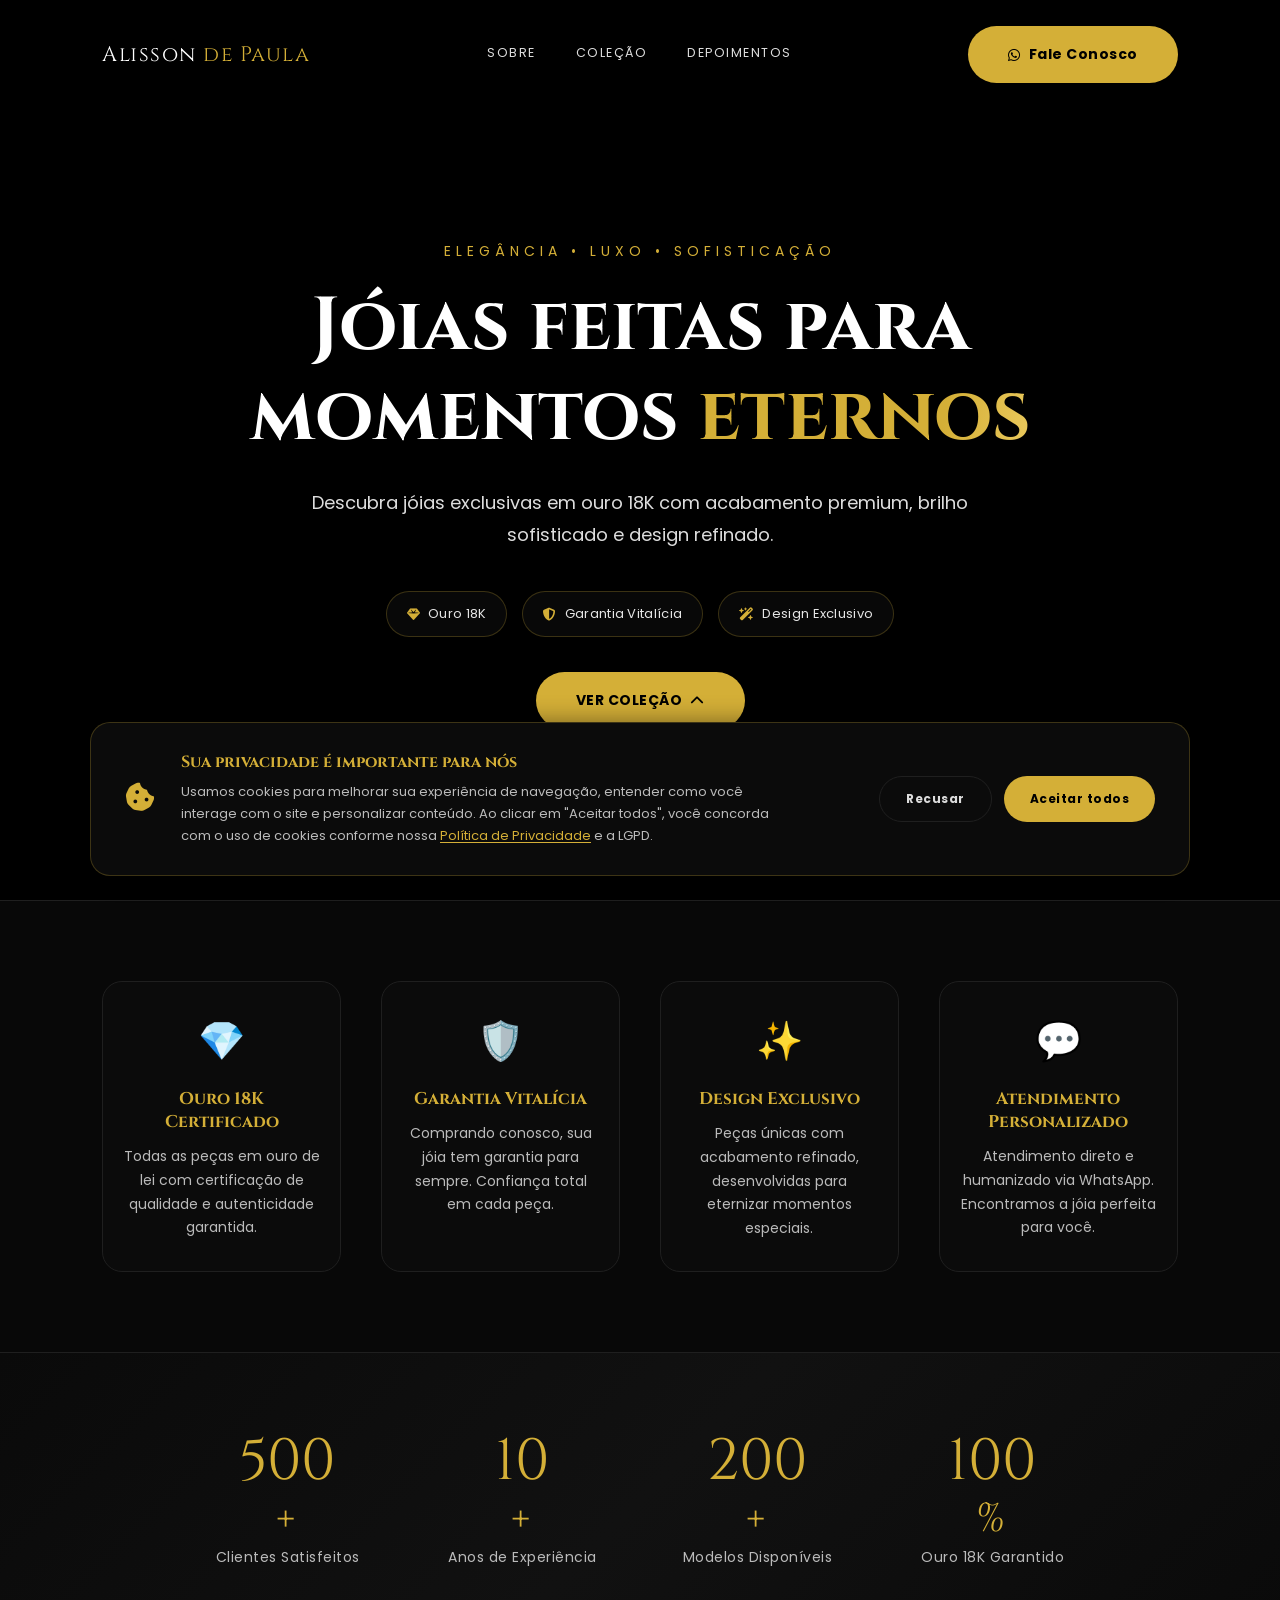
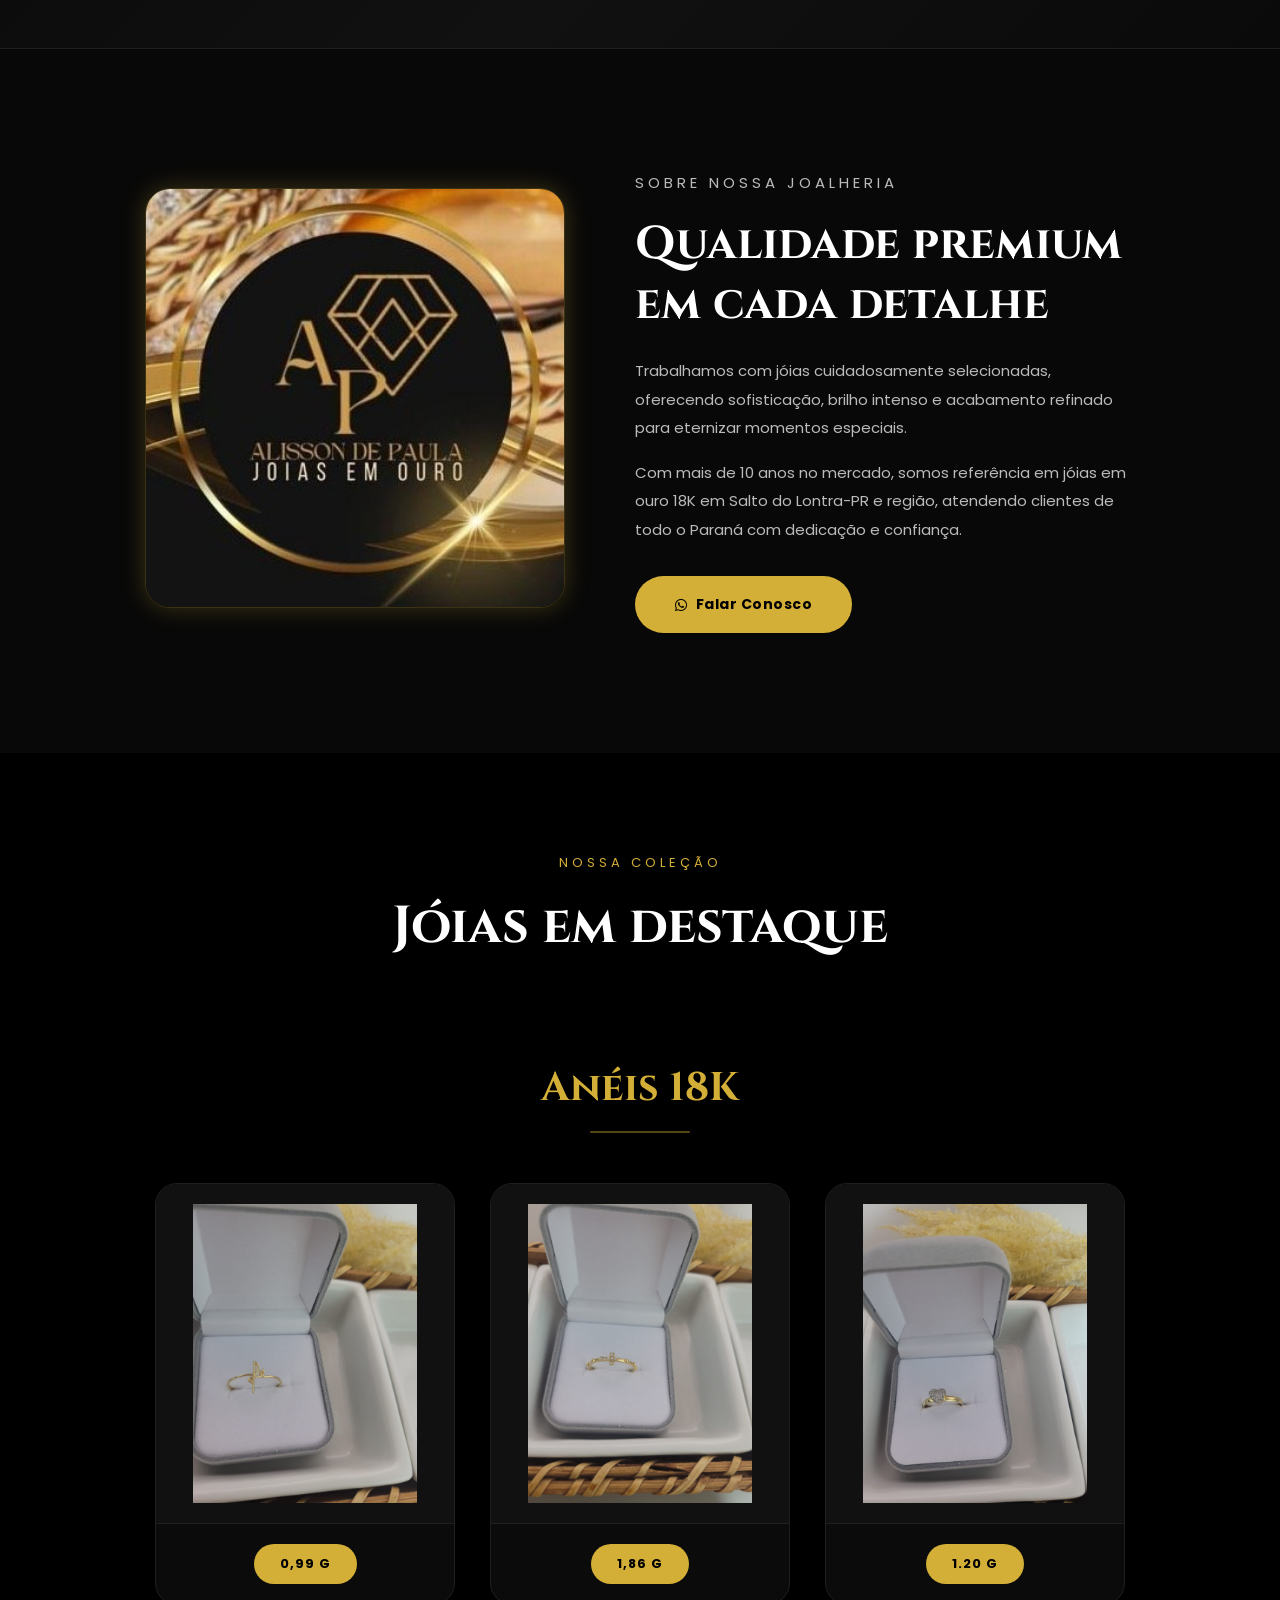
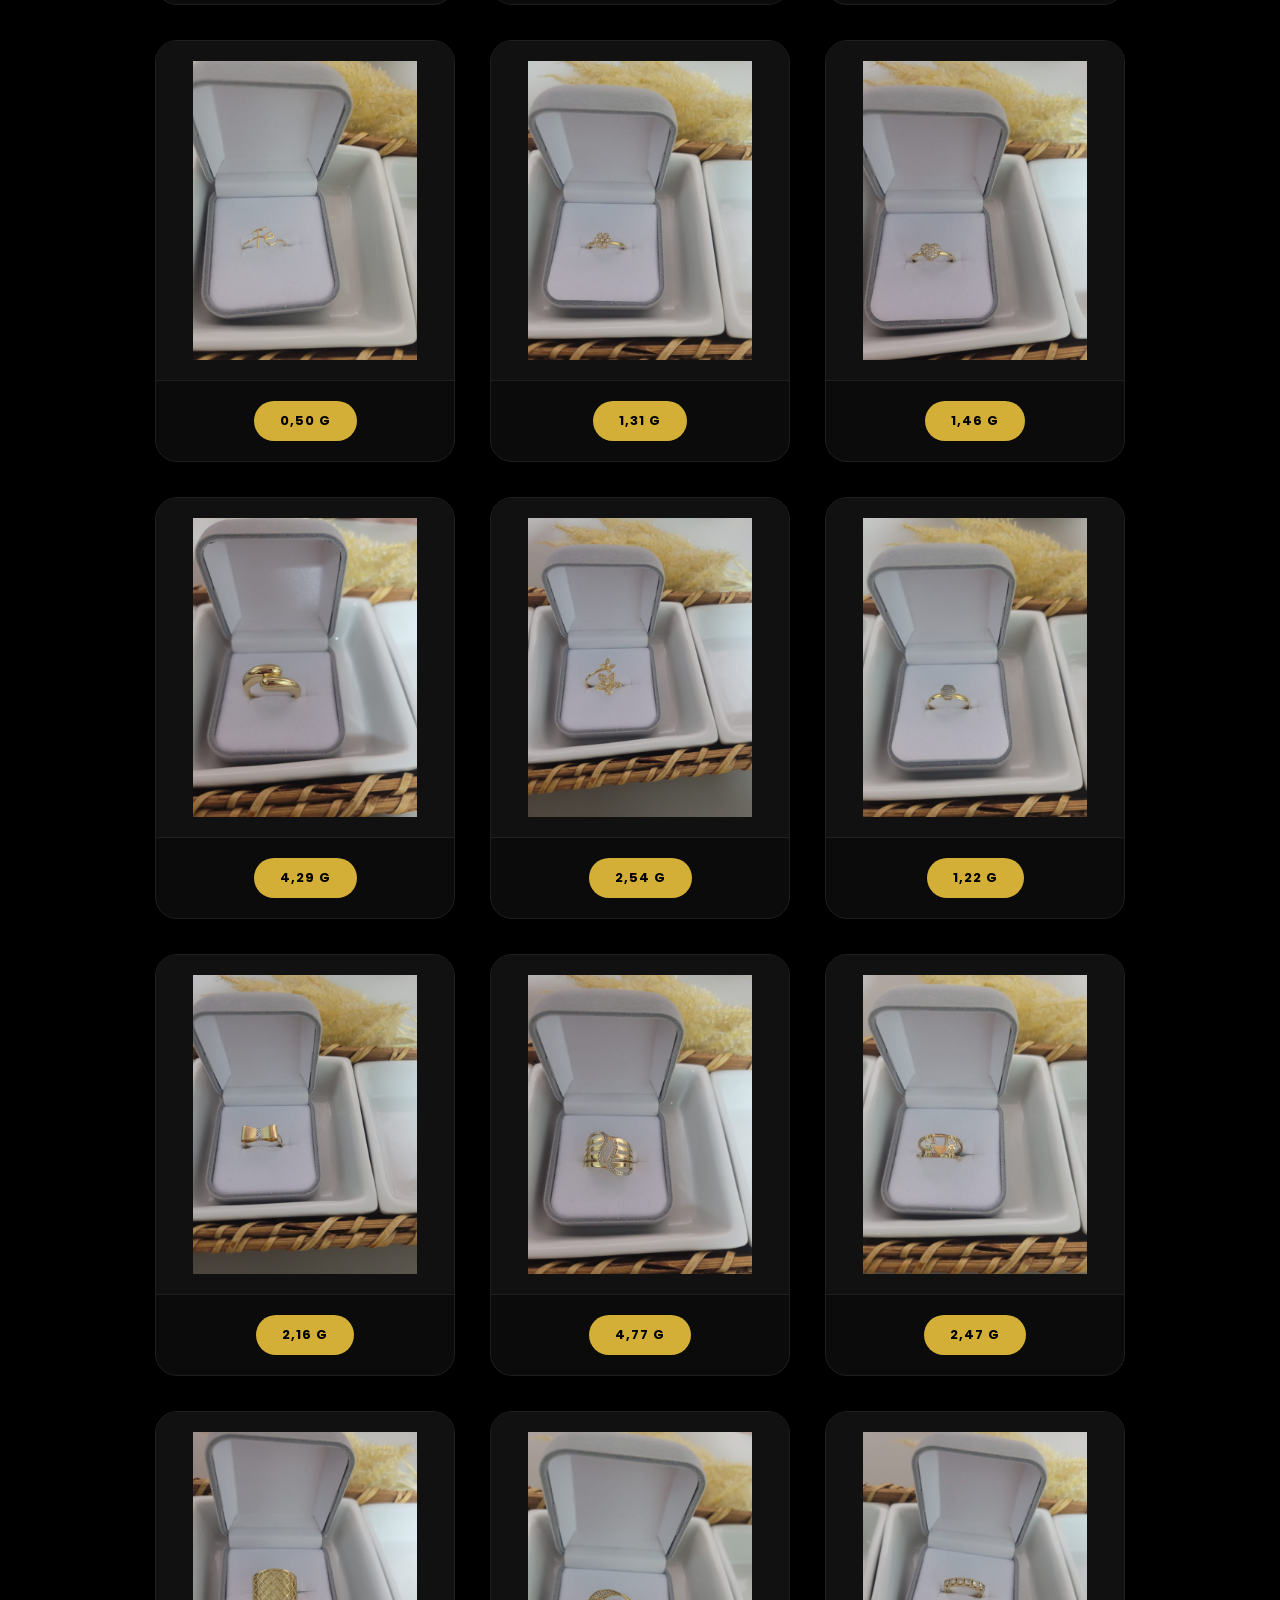
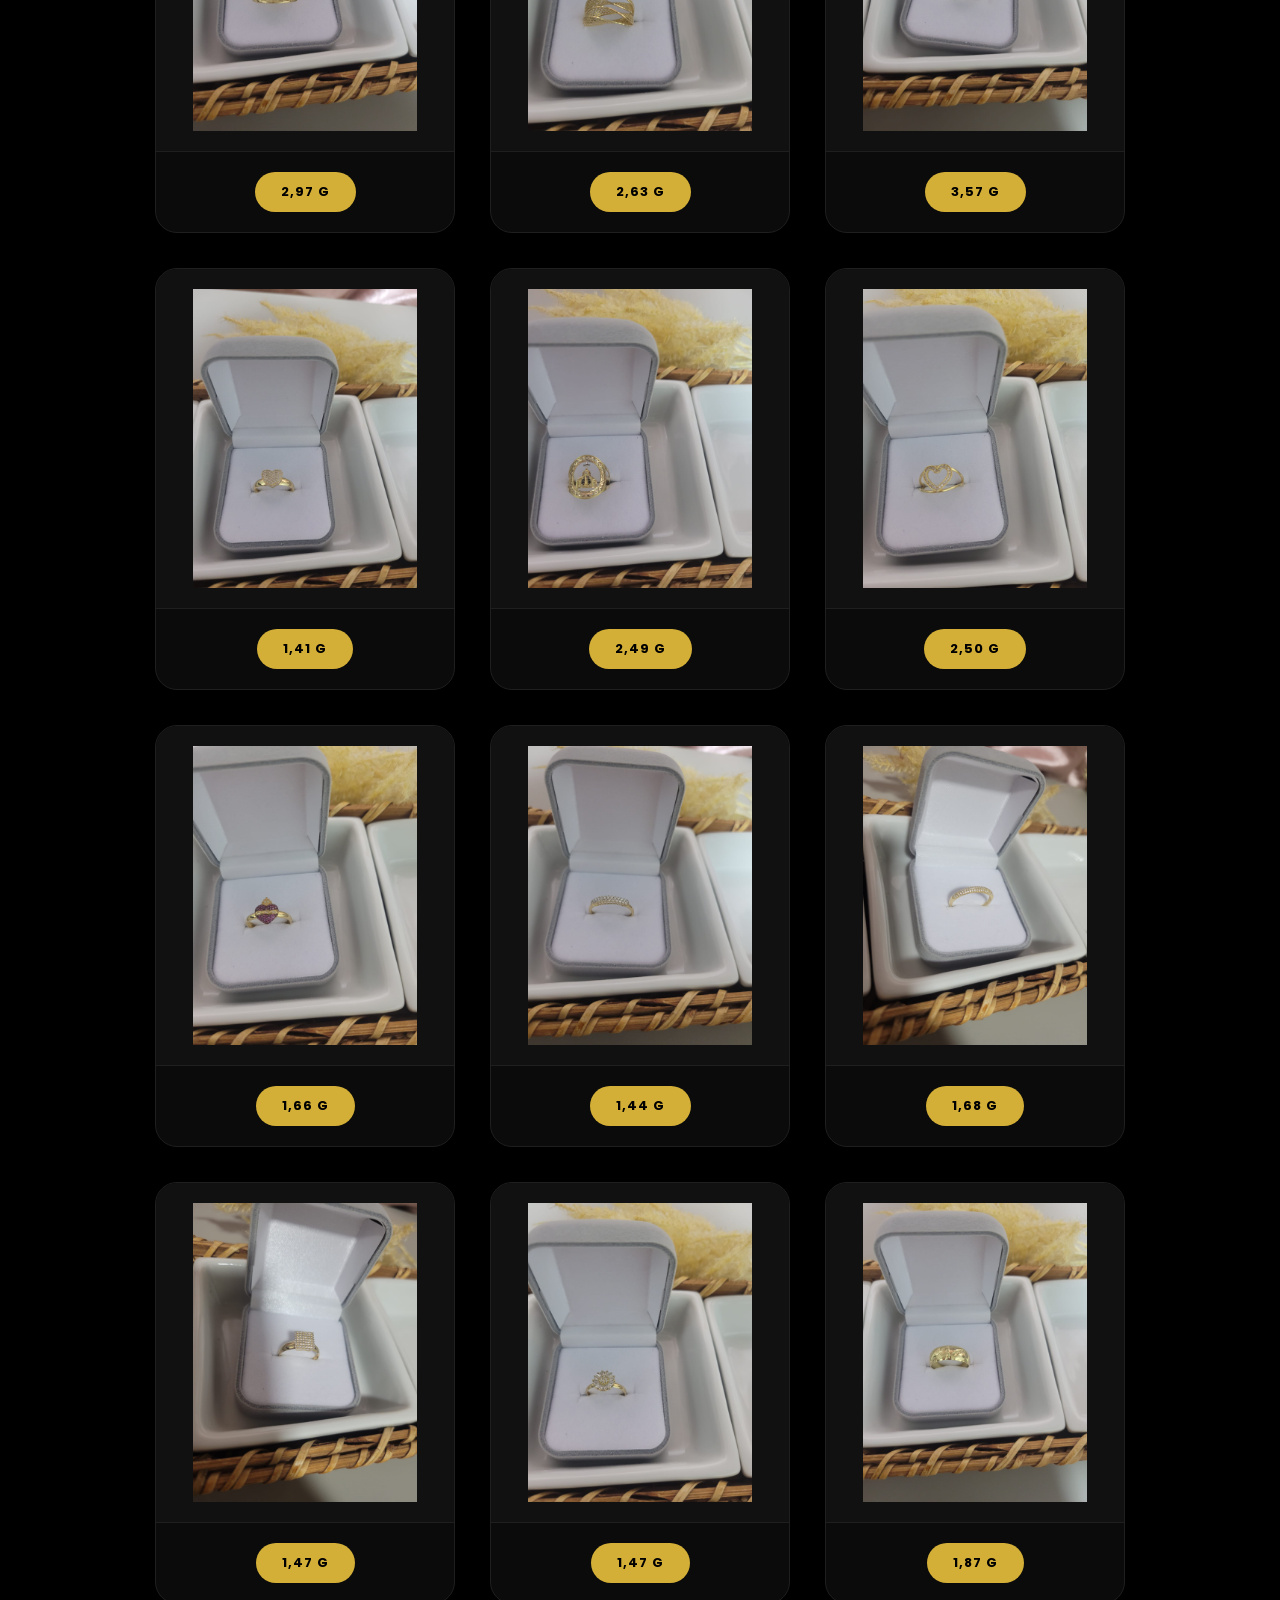
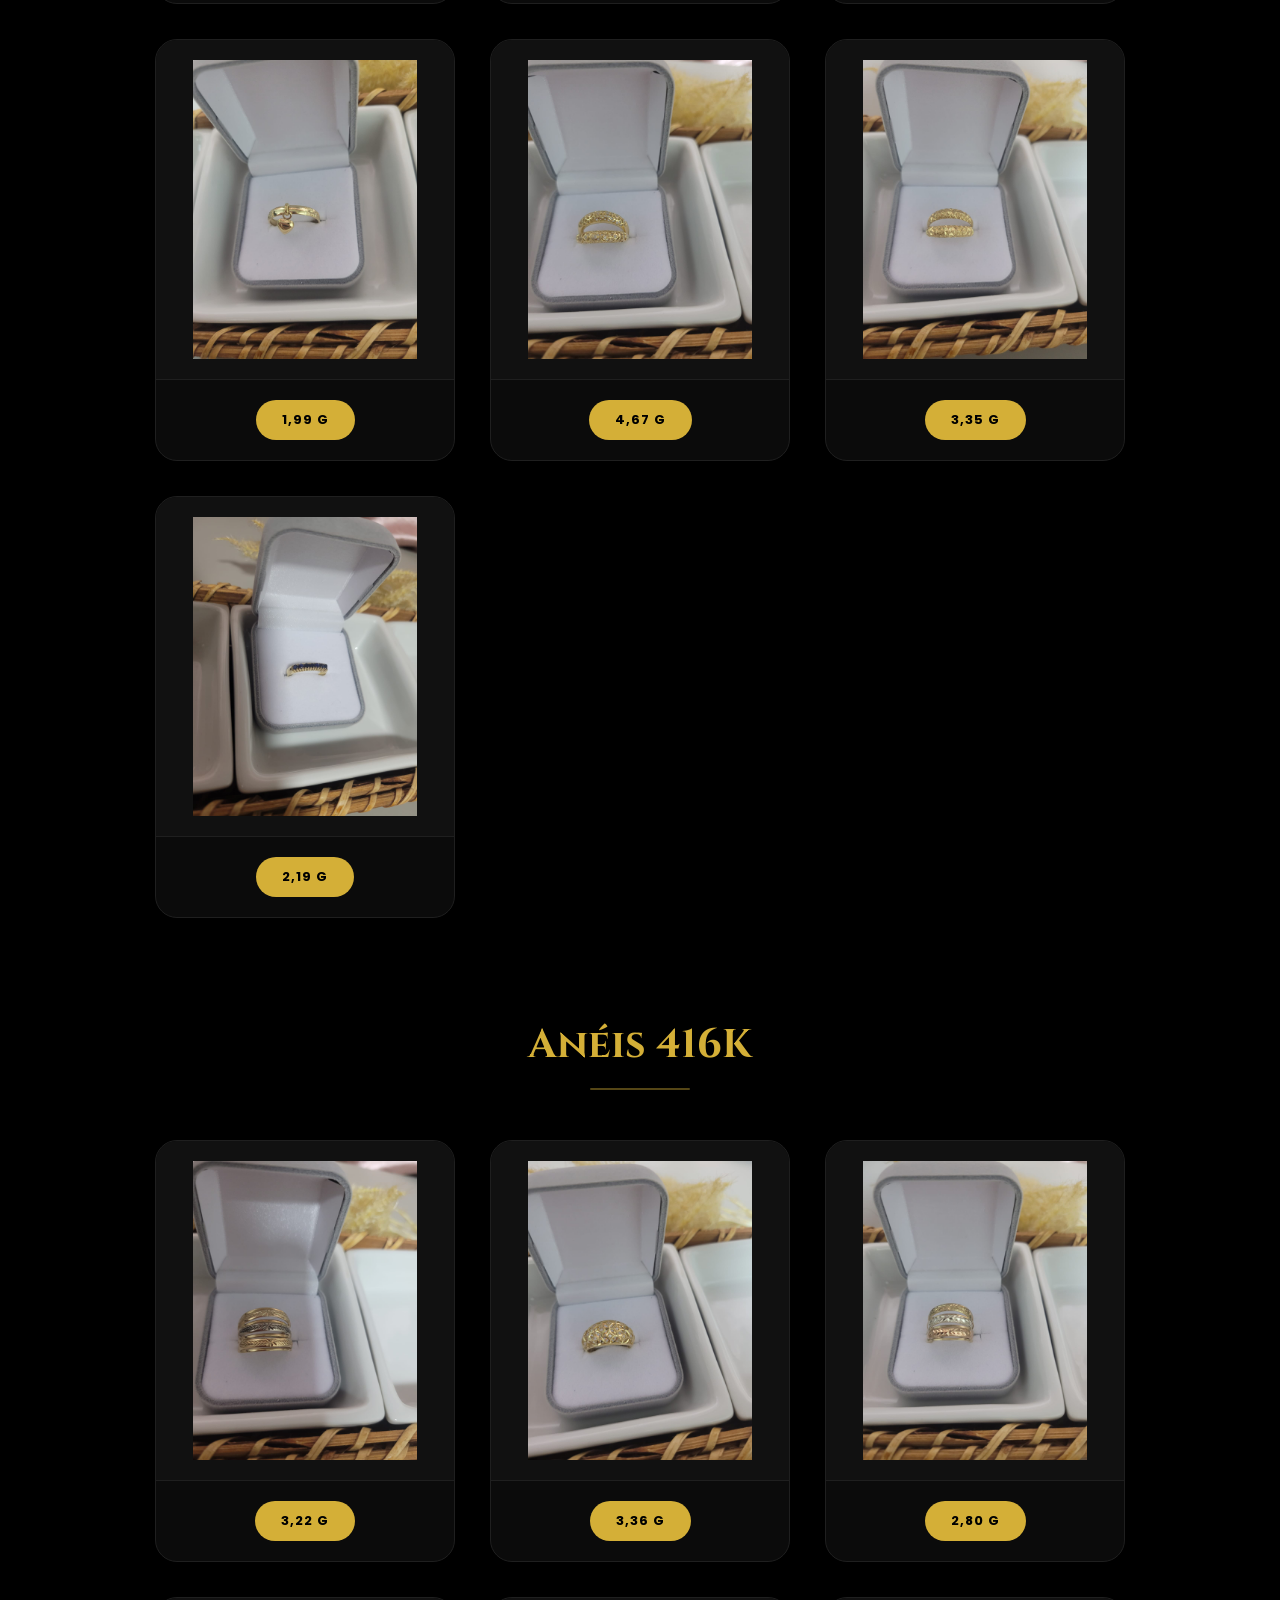
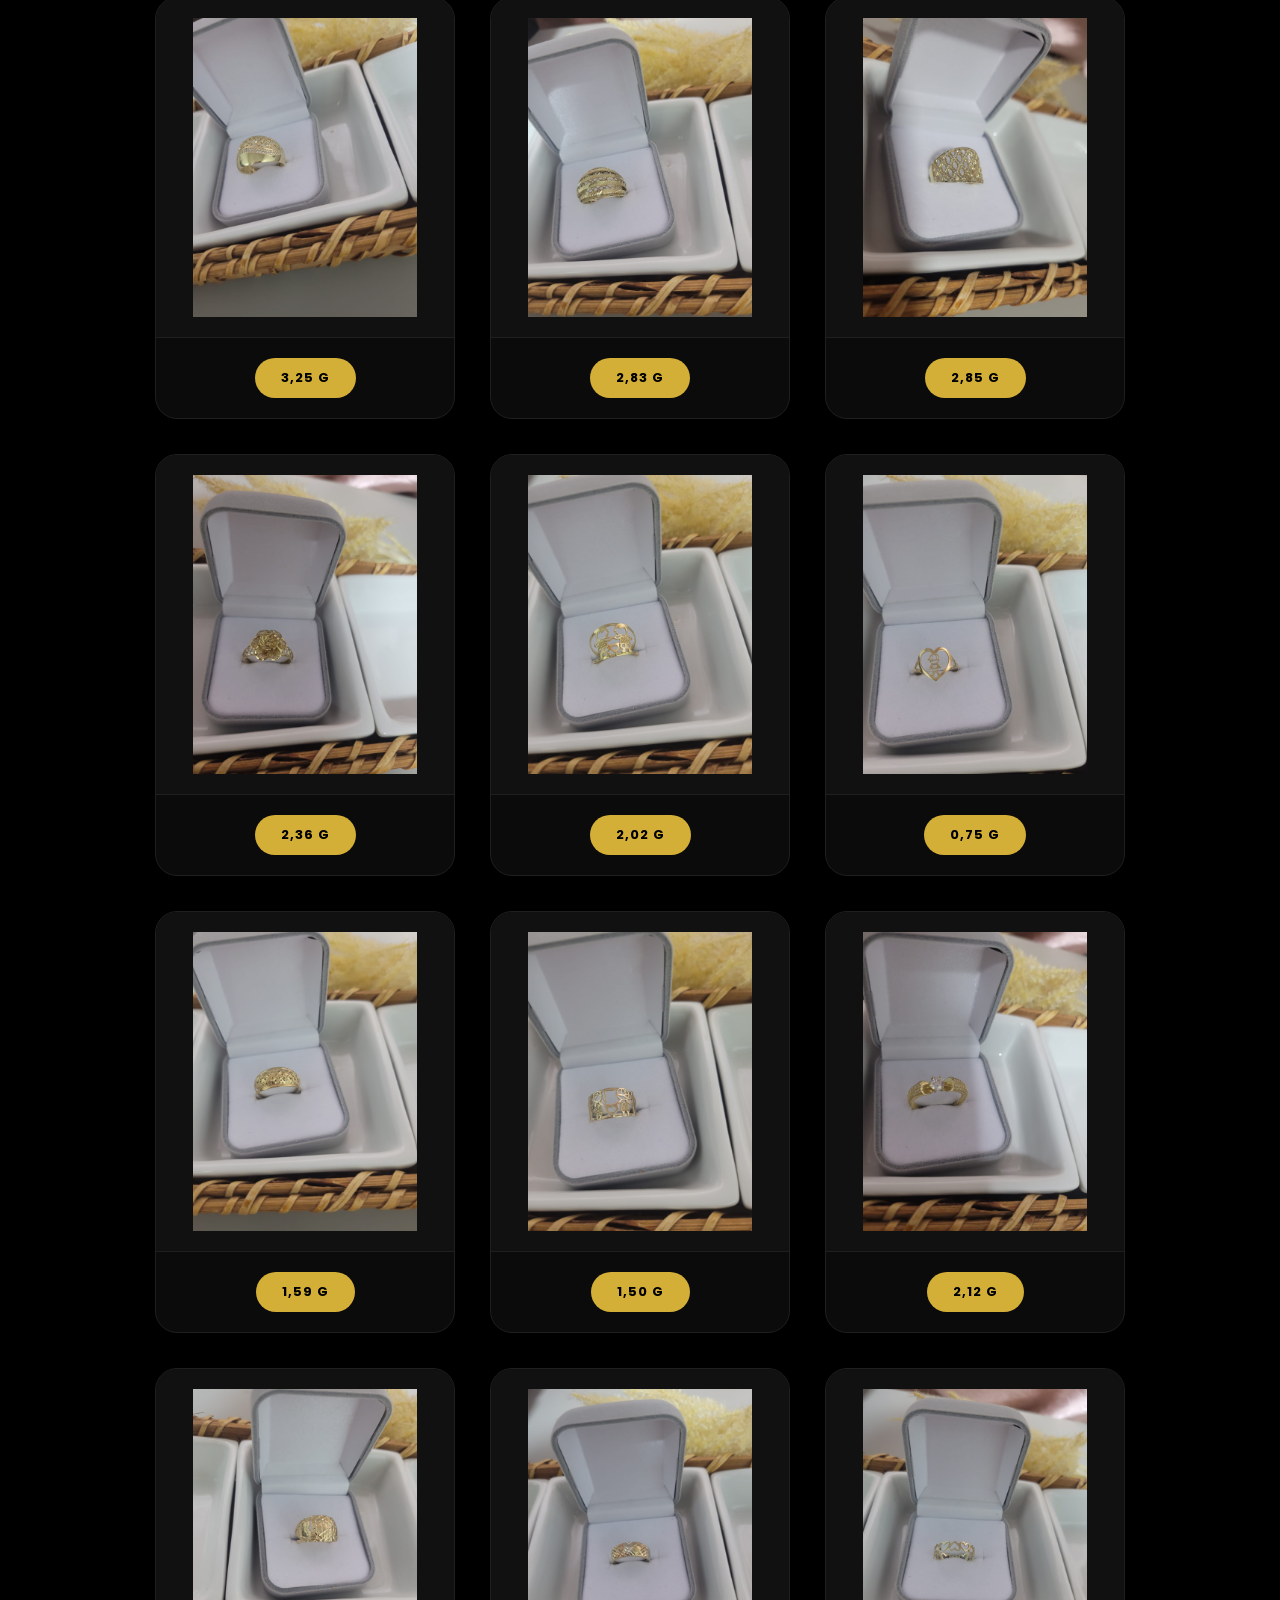
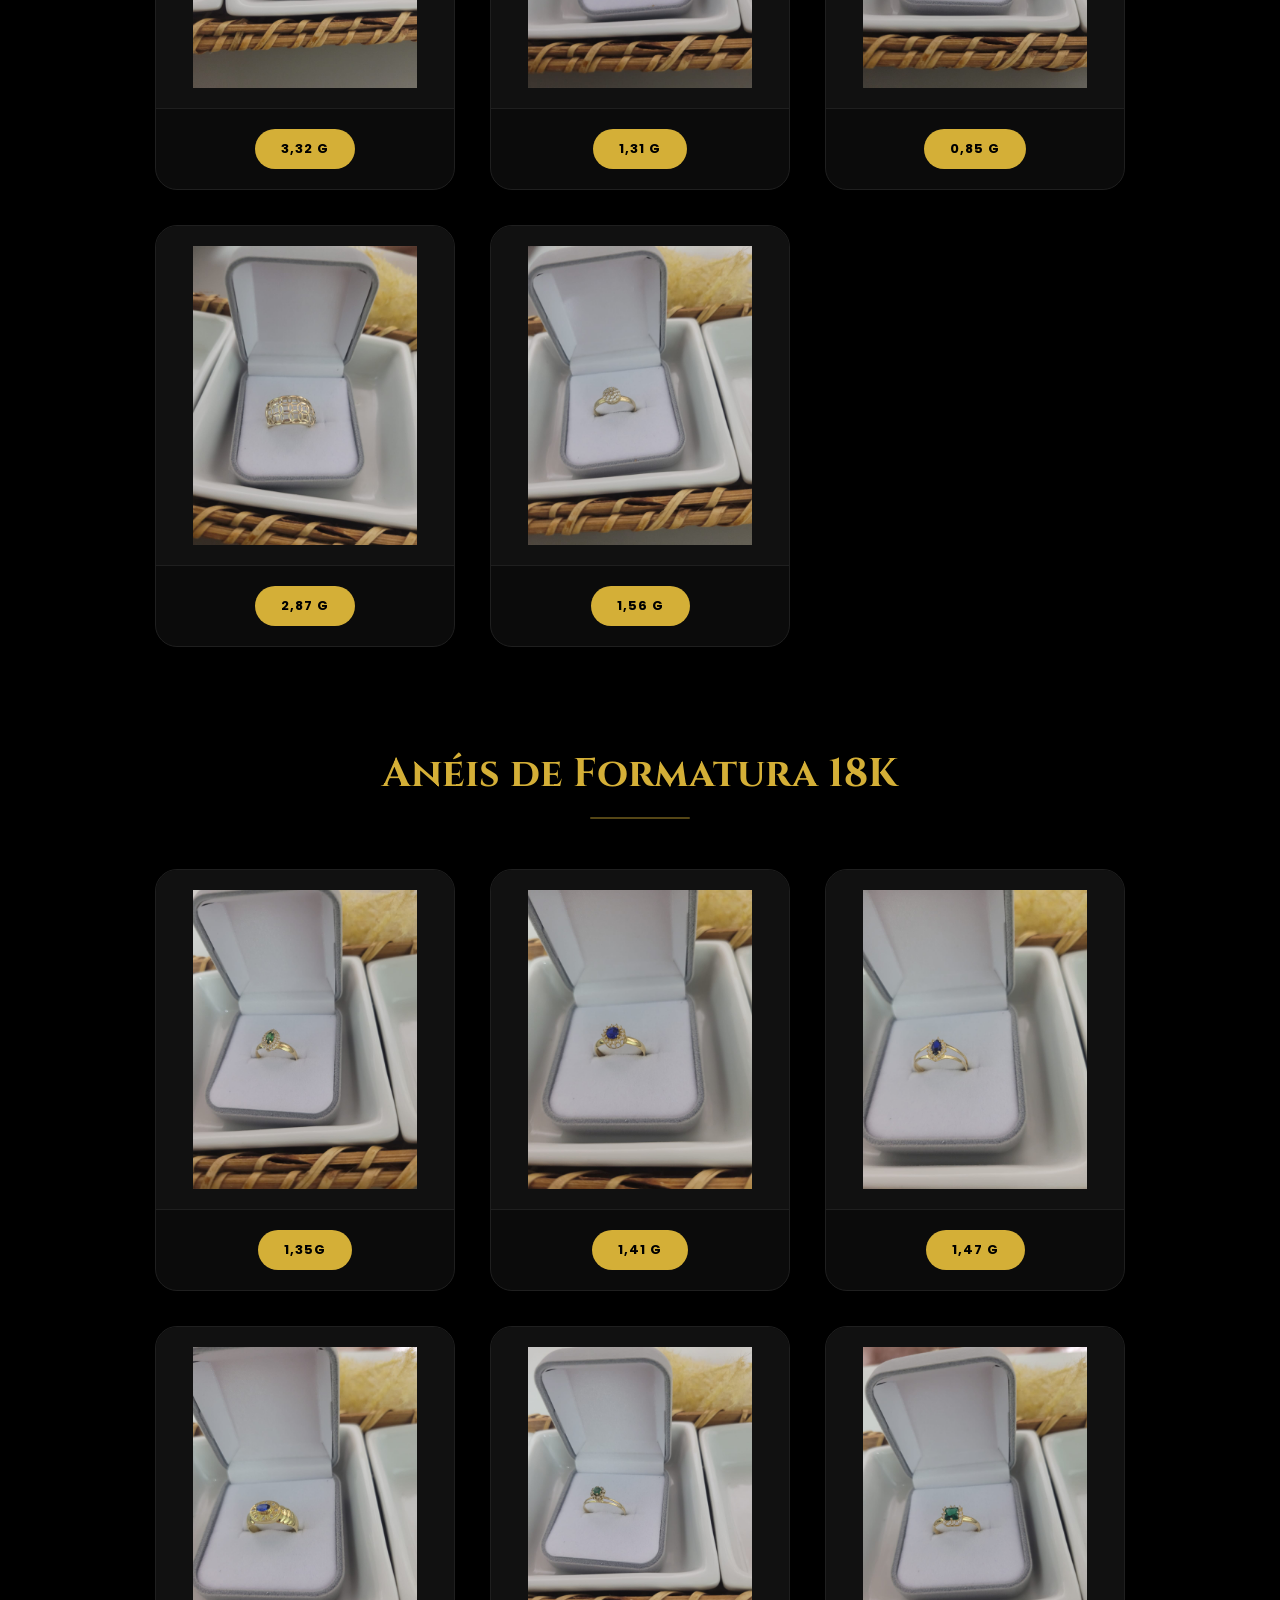
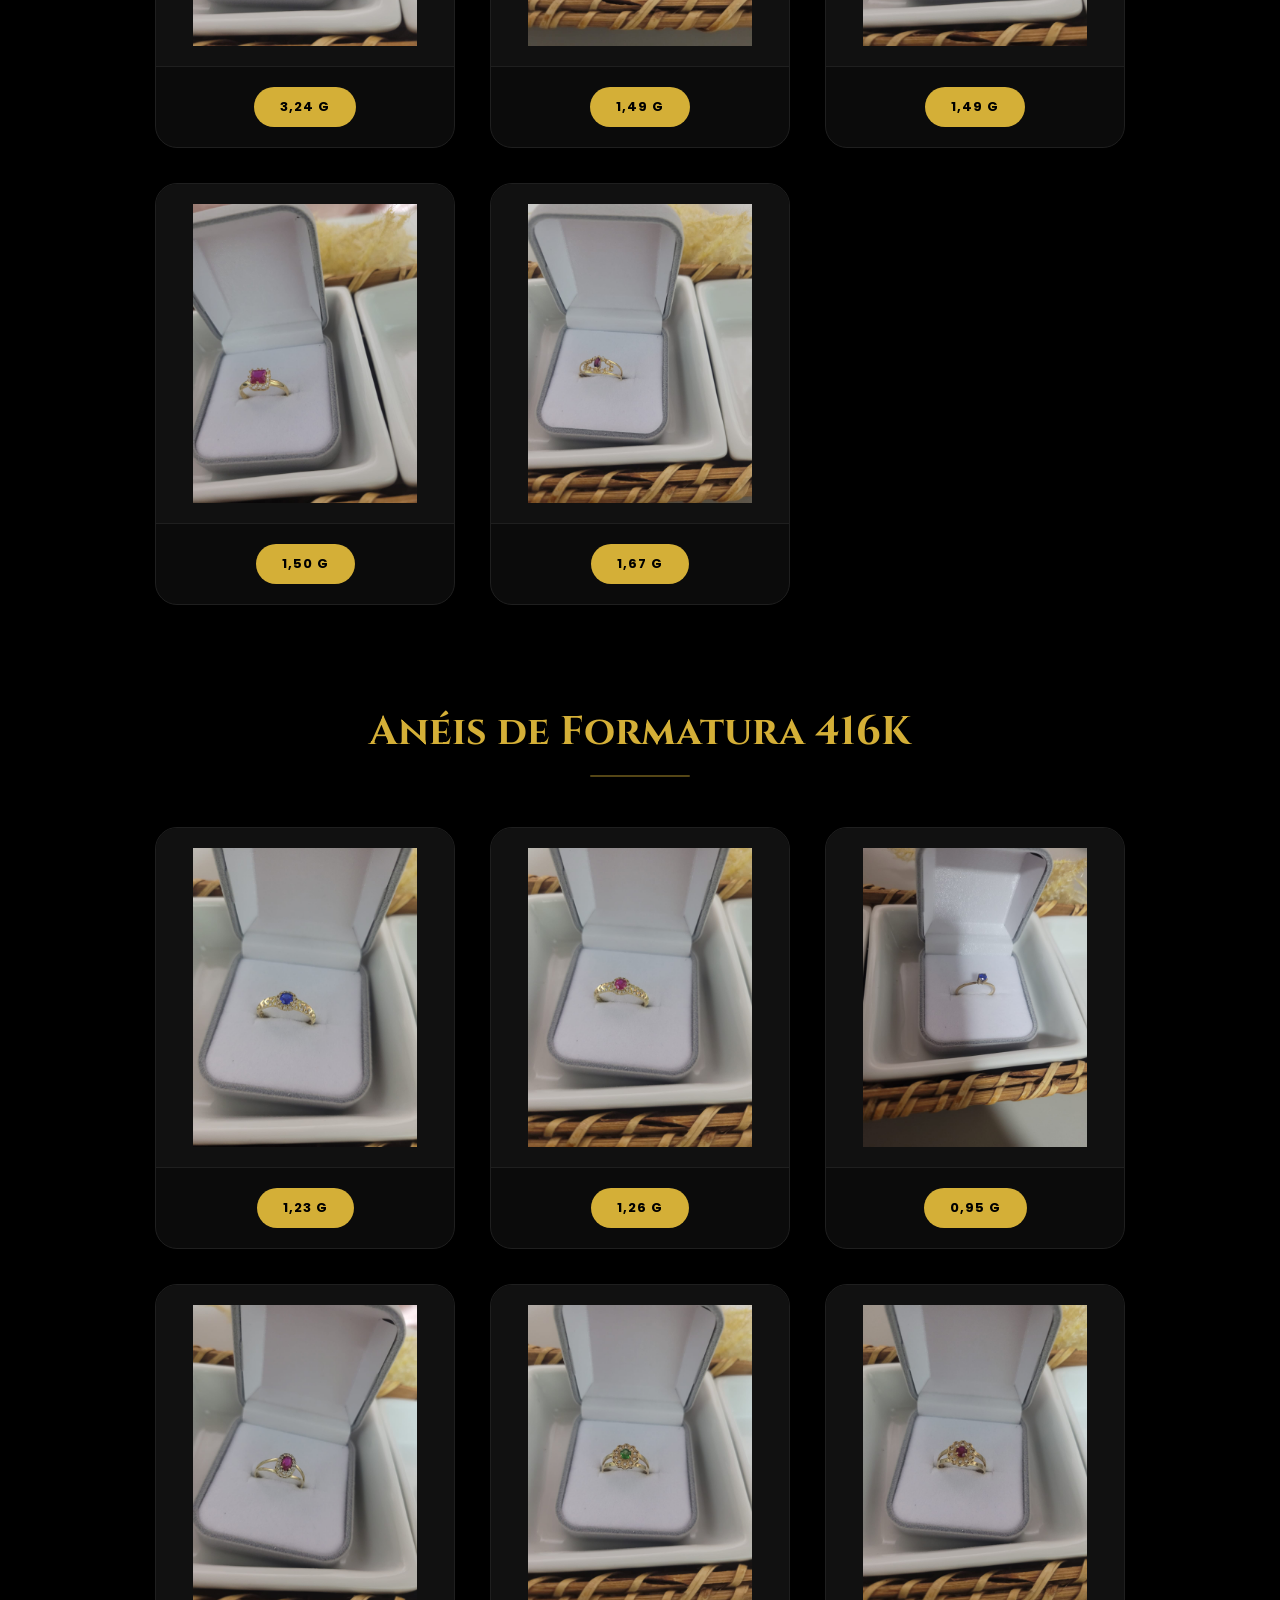
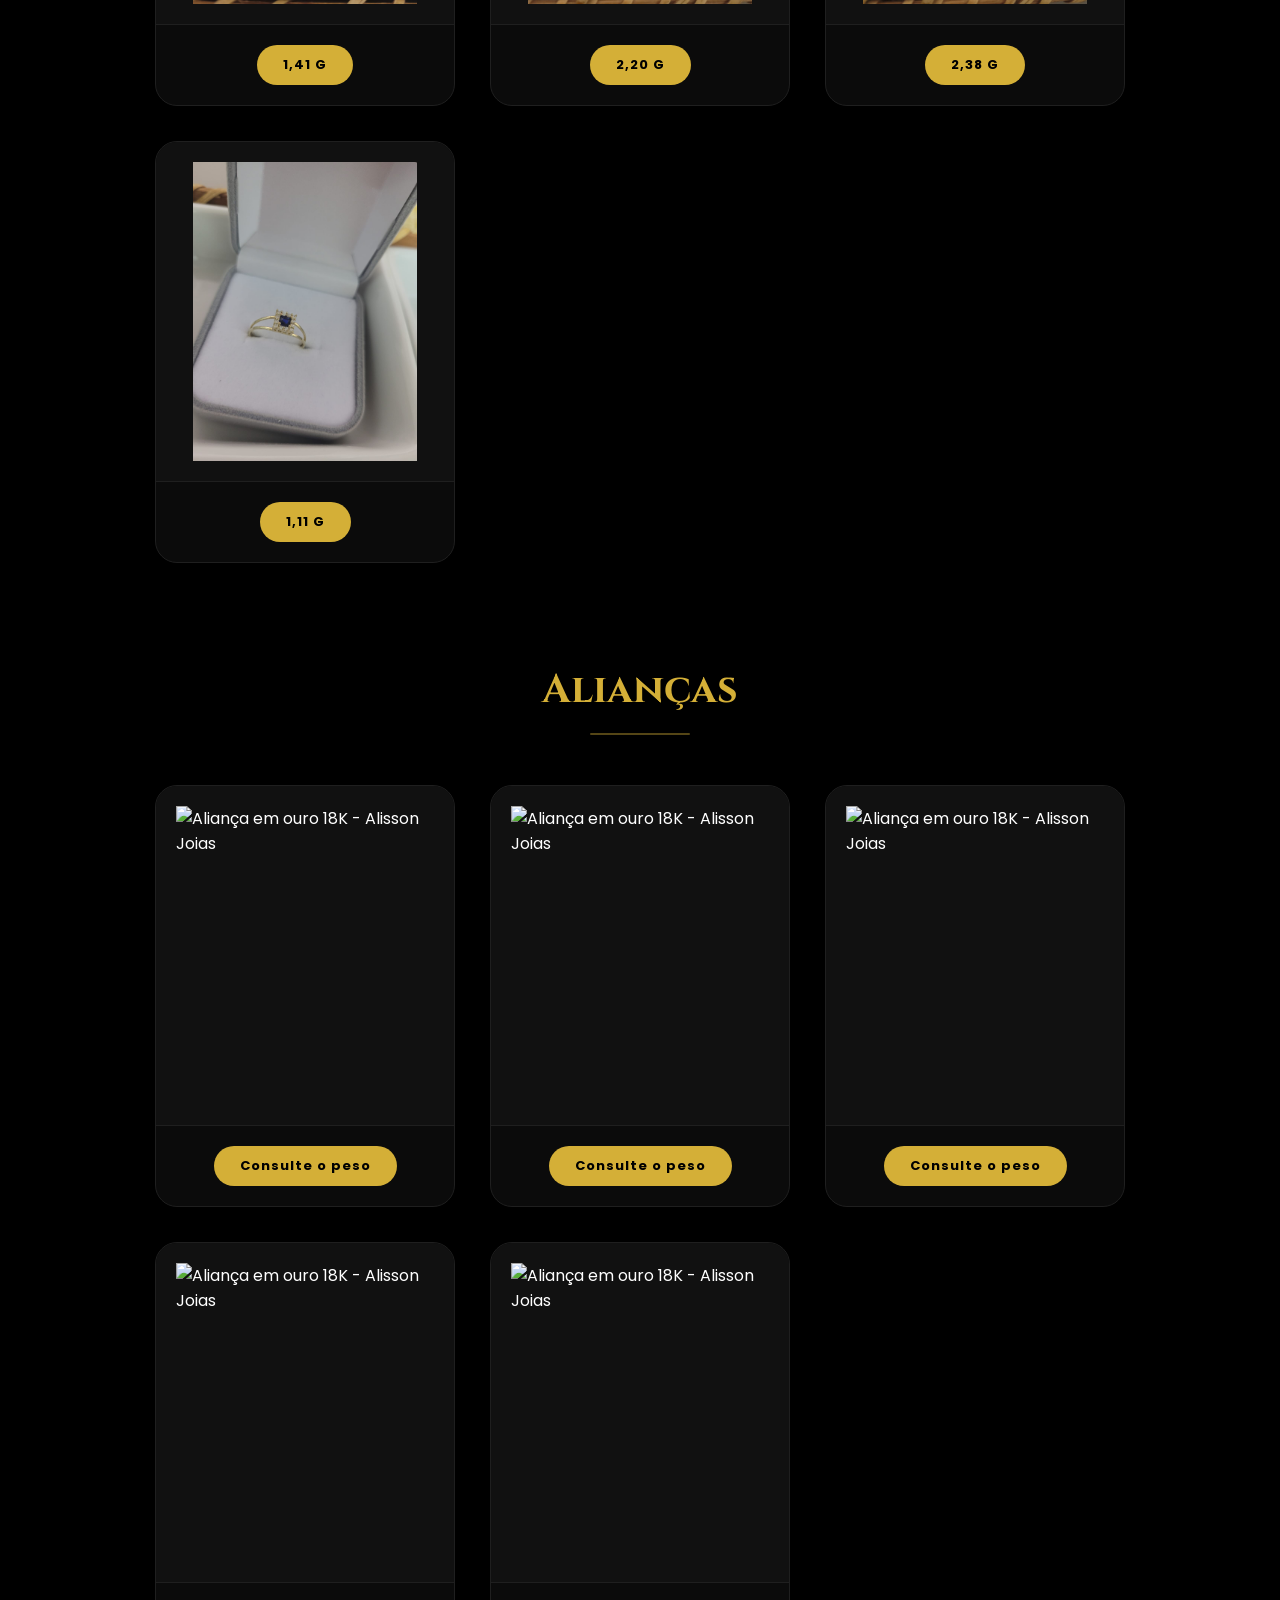
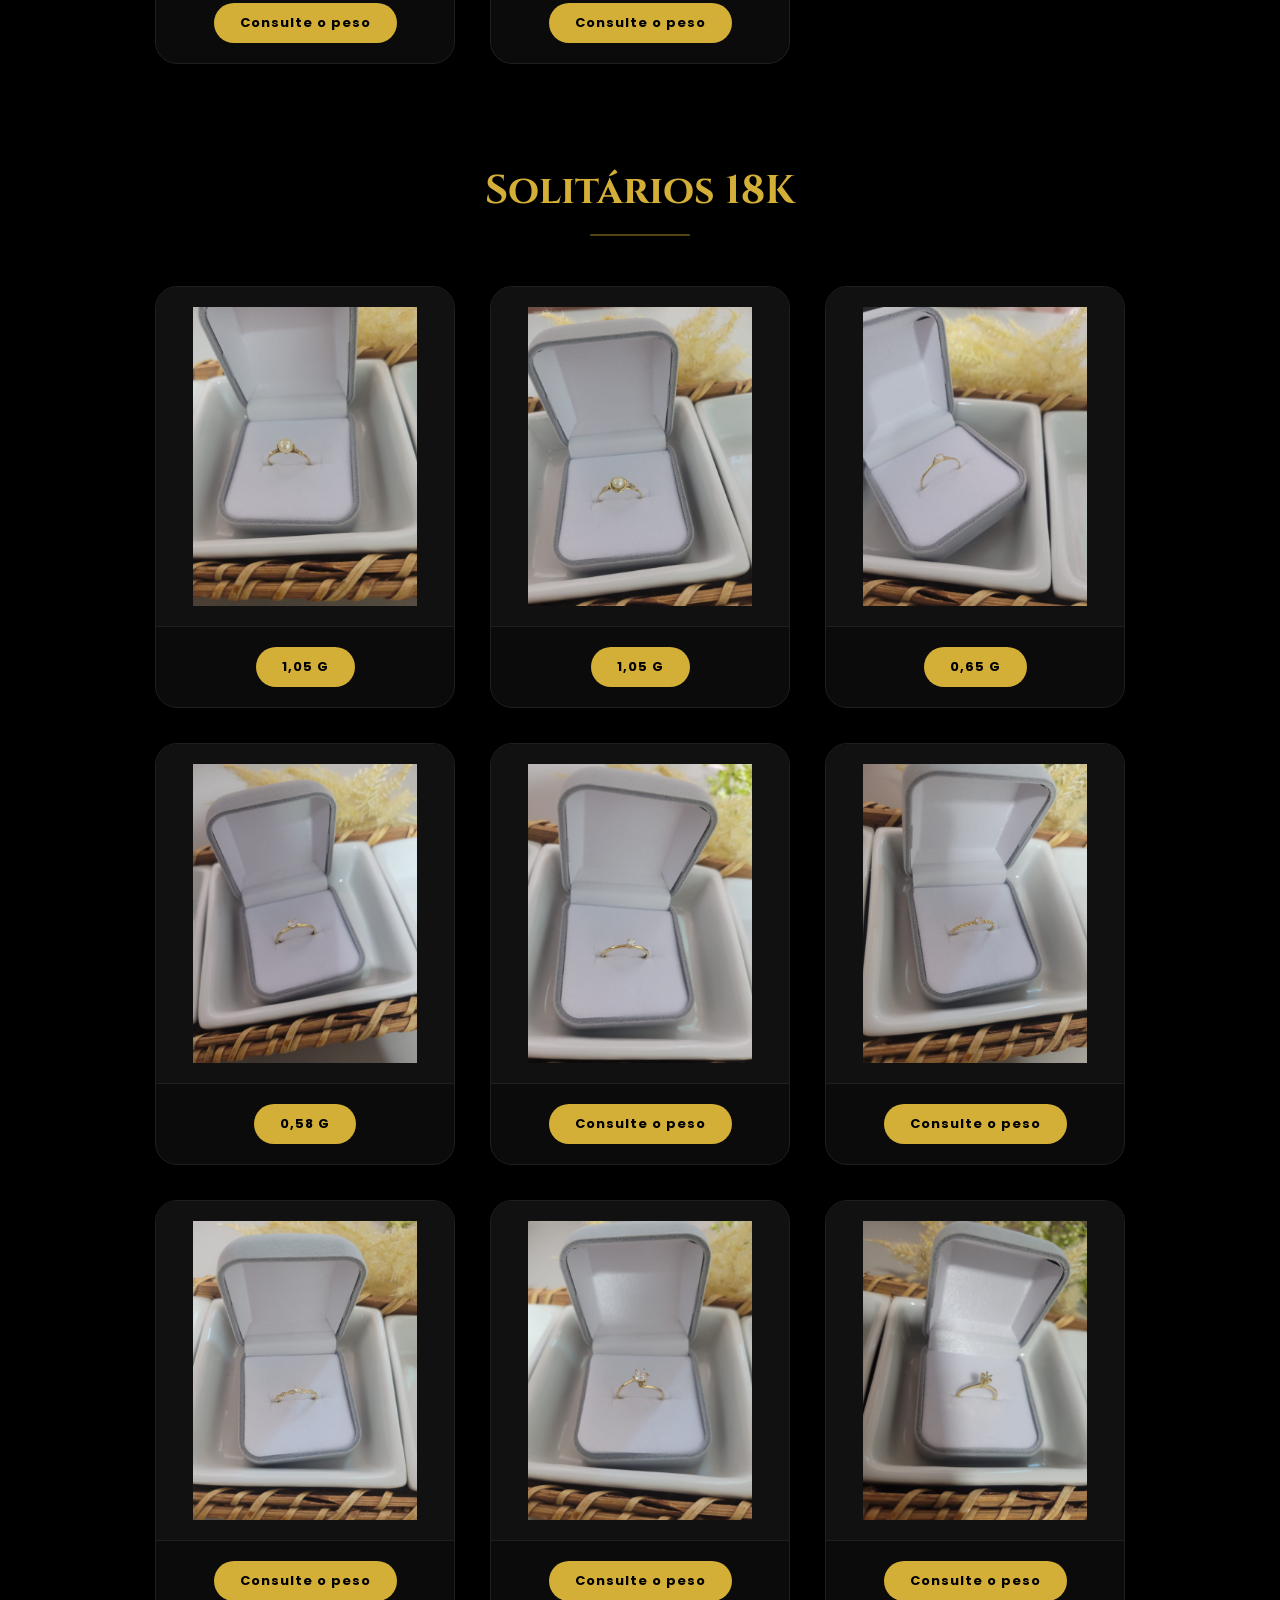
==== commit c1256632: "implantações visuais - joias" ====
--- a/index.html
+++ b/index.html
@@ -1,19 +1,23 @@
 <!DOCTYPE html>
 <html lang="pt-BR">
+
 <head>
   <meta charset="UTF-8">
   <meta name="viewport" content="width=device-width, initial-scale=1.0">
 
   <!-- SEO META TAGS -->
   <title>Alisson de Paula | Jóias em Ouro 18K</title>
-  <meta name="description" content="Jóias exclusivas em ouro 18K com garantia vitalícia. Anéis, alianças, solitários, correntes, pulseiras, pingentes e brincos em Salto do Lontra - PR.">
-  <meta name="keywords" content="joias ouro 18k, joalheria, aliancas, aneis, solitarios, brincos, pulseiras, Salto do Lontra, Parana">
+  <meta name="description"
+    content="Jóias exclusivas em ouro 18K com garantia vitalícia. Anéis, alianças, solitários, correntes, pulseiras, pingentes e brincos em Salto do Lontra - PR.">
+  <meta name="keywords"
+    content="joias ouro 18k, joalheria, aliancas, aneis, solitarios, brincos, pulseiras, Salto do Lontra, Parana">
   <meta name="author" content="Alisson de Paula">
 
   <!-- OPEN GRAPH (WhatsApp / Facebook preview) -->
   <meta property="og:type" content="website">
   <meta property="og:title" content="Alisson de Paula | Jóias em Ouro 18K">
-  <meta property="og:description" content="Jóias exclusivas em ouro 18K com garantia vitalícia. Design refinado para momentos eternos.">
+  <meta property="og:description"
+    content="Jóias exclusivas em ouro 18K com garantia vitalícia. Design refinado para momentos eternos.">
   <meta property="og:image" content="logo.jpg">
   <meta property="og:url" content="https://alissonjoias.com.br">
 
@@ -27,1655 +31,2384 @@
   <link rel="stylesheet" href="style.css">
   <link rel="preconnect" href="https://fonts.googleapis.com">
   <link rel="preconnect" href="https://fonts.gstatic.com" crossorigin>
-  <link href="https://fonts.googleapis.com/css2?family=Cinzel:wght@400;500;600;700&family=Poppins:wght@300;400;500;600&display=swap" rel="stylesheet">
-  <link rel="stylesheet" href="https://cdnjs.cloudflare.com/ajax/libs/font-awesome/6.5.1/css/all.min.css"/>
+  <link
+    href="https://fonts.googleapis.com/css2?family=Cinzel:wght@400;500;600;700&family=Poppins:wght@300;400;500;600&display=swap"
+    rel="stylesheet">
+  <link rel="stylesheet" href="https://cdnjs.cloudflare.com/ajax/libs/font-awesome/6.5.1/css/all.min.css" />
 </head>
 
 <body>
 
-<!-- ================================
+  <!-- ================================
      NAVBAR
 ================================= -->
-<header class="navbar" id="navbar">
-  <div class="navbar-inner">
-    <a href="#" class="navbar-logo">Alisson <span>de Paula</span></a>
-
-    <nav class="navbar-links">
+  <header class="navbar" id="navbar">
+    <div class="navbar-inner">
+      <a href="#" class="navbar-logo">Alisson <span>de Paula</span></a>
+
+      <nav class="navbar-links">
+        <a href="#sobre">Sobre</a>
+        <a href="#produtos">Coleção</a>
+        <a href="#depoimentos">Depoimentos</a>
+      </nav>
+
+      <a href="https://wa.me/5546999253231?text=Olá,%20tudo%20bem?%20Vim%20do%20site%20e%20tenho%20interesse%20em%20ver%20quais%20as%20joias%20que%20você%20tem%20disponível."
+        class="btn navbar-cta" target="_blank">
+        <i class="fa-brands fa-whatsapp"></i> Fale Conosco
+      </a>
+
+      <button class="navbar-toggle" id="navbarToggle" aria-label="Abrir menu" aria-expanded="false">
+        <i class="fa-solid fa-bars"></i>
+      </button>
+    </div>
+
+    <nav class="navbar-mobile" id="navbarMobile">
       <a href="#sobre">Sobre</a>
       <a href="#produtos">Coleção</a>
       <a href="#depoimentos">Depoimentos</a>
+      <a href="https://wa.me/5546999253231?text=Olá,%20tudo%20bem?%20Vim%20do%20site%20e%20tenho%20interesse%20em%20ver%20quais%20as%20joias%20que%20você%20tem%20disponível."
+        target="_blank"><i class="fa-brands fa-whatsapp"></i> Fale Conosco</a>
     </nav>
-
-    <a
-      href="https://wa.me/5546999253231?text=Olá,%20tudo%20bem?%20Vim%20do%20site%20e%20tenho%20interesse%20em%20ver%20quais%20as%20joias%20que%20você%20tem%20disponível."
-      class="btn navbar-cta"
-      target="_blank"
-    >
-      <i class="fa-brands fa-whatsapp"></i> Fale Conosco
-    </a>
-
-    <button class="navbar-toggle" id="navbarToggle" aria-label="Abrir menu" aria-expanded="false">
-      <i class="fa-solid fa-bars"></i>
-    </button>
-  </div>
-
-  <nav class="navbar-mobile" id="navbarMobile">
-    <a href="#sobre">Sobre</a>
-    <a href="#produtos">Coleção</a>
-    <a href="#depoimentos">Depoimentos</a>
-    <a
-      href="https://wa.me/5546999253231?text=Olá,%20tudo%20bem?%20Vim%20do%20site%20e%20tenho%20interesse%20em%20ver%20quais%20as%20joias%20que%20você%20tem%20disponível."
-      target="_blank"
-    ><i class="fa-brands fa-whatsapp"></i> Fale Conosco</a>
-  </nav>
-</header>
-
-<!-- ================================
+  </header>
+
+  <!-- ================================
      HERO
 ================================= -->
-<section class="hero">
-  <div class="overlay"></div>
-
-  <div class="hero-content">
-    <p class="subtitle">ELEGÂNCIA • LUXO • SOFISTICAÇÃO</p>
-
-    <h1>Jóias feitas para<br>momentos <span class="text-gold-shine">eternos</span></h1>
-
-    <p class="description">
-      Descubra jóias exclusivas em ouro 18K com acabamento premium,
-      brilho sofisticado e design refinado.
-    </p>
-
-    <div class="hero-badges">
-      <span><i class="fa-solid fa-gem"></i> Ouro 18K</span>
-      <span><i class="fa-solid fa-shield-halved"></i> Garantia Vitalícia</span>
-      <span><i class="fa-solid fa-sparkles"></i> Design Exclusivo</span>
+  <section class="hero">
+    <div class="overlay"></div>
+
+    <div class="hero-content">
+      <p class="subtitle">ELEGÂNCIA • LUXO • SOFISTICAÇÃO</p>
+
+      <h1>Jóias feitas para<br>momentos <span class="text-gold-shine">eternos</span></h1>
+
+      <p class="description">
+        Descubra jóias exclusivas em ouro 18K com acabamento premium,
+        brilho sofisticado e design refinado.
+      </p>
+
+      <div class="hero-badges">
+        <span><i class="fa-solid fa-gem"></i> Ouro 18K</span>
+        <span><i class="fa-solid fa-shield-halved"></i> Garantia Vitalícia</span>
+        <span><i class="fa-solid fa-wand-magic-sparkles"></i> Design Exclusivo</span>
+      </div>
+
+      <!-- BOTÃO + MENU DROPDOWN -->
+      <div class="dropdown">
+        <button class="btn dropdown-btn">VER COLEÇÃO <i class="fa-solid fa-chevron-up"></i></button>
+        <div class="dropdown-content">
+          <a href="#aneis"><i class="fa-solid fa-ring"></i> Anéis</a>
+          <a href="#formatura"><i class="fa-solid fa-graduation-cap"></i> Anéis de Formatura</a>
+          <a href="#aliancas"><i class="fa-solid fa-heart"></i> Alianças</a>
+          <a href="#solitarios"><i class="fa-solid fa-gem"></i> Solitários</a>
+          <a href="#correntes-com-pingente"><i class="fa-solid fa-link"></i> Correntes</a>
+          <a href="#pulseiras"><i class="fa-solid fa-circle-nodes"></i> Pulseiras</a>
+          <a href="#pingentes"><i class="fa-solid fa-star"></i> Pingentes</a>
+          <a href="#brincos"><i class="fa-solid fa-droplet"></i> Brincos</a>
+          <a href="#produtos"><i class="fa-solid fa-grid-2"></i> Ver Todas</a>
+        </div>
+      </div>
     </div>
-
-    <!-- BOTÃO + MENU DROPDOWN -->
-    <div class="dropdown">
-      <button class="btn dropdown-btn">VER COLEÇÃO <i class="fa-solid fa-chevron-up"></i></button>
-    <div class="dropdown-content">
-      <a href="#aneis"><i class="fa-solid fa-ring"></i> Anéis</a>
-      <a href="#formatura"><i class="fa-solid fa-graduation-cap"></i> Anéis de Formatura</a>
-      <a href="#aliancas"><i class="fa-solid fa-heart"></i> Alianças</a>
-      <a href="#solitarios"><i class="fa-solid fa-gem"></i> Solitários</a>
-      <a href="#correntes"><i class="fa-solid fa-link"></i> Correntes</a>
-      <a href="#pulseiras"><i class="fa-solid fa-circle-nodes"></i> Pulseiras</a>
-      <a href="#pingentes"><i class="fa-solid fa-star"></i> Pingentes</a>
-      <a href="#brincos"><i class="fa-solid fa-droplet"></i> Brincos</a>
-      <a href="#produtos"><i class="fa-solid fa-grid-2"></i> Ver Todas</a>
+  </section>
+
+  <!-- ================================
+     DIFERENCIAIS
+================================= -->
+  <section class="diferenciais">
+    <div class="diferenciais-grid">
+
+      <div class="diferencial-item">
+        <div class="diferencial-icon">💎</div>
+        <h4>Ouro 18K Certificado</h4>
+        <p>Todas as peças em ouro de lei com certificação de qualidade e autenticidade garantida.</p>
+      </div>
+
+      <div class="diferencial-item">
+        <div class="diferencial-icon">🛡️</div>
+        <h4>Garantia Vitalícia</h4>
+        <p>Comprando conosco, sua jóia tem garantia para sempre. Confiança total em cada peça.</p>
+      </div>
+
+      <div class="diferencial-item">
+        <div class="diferencial-icon">✨</div>
+        <h4>Design Exclusivo</h4>
+        <p>Peças únicas com acabamento refinado, desenvolvidas para eternizar momentos especiais.</p>
+      </div>
+
+      <div class="diferencial-item">
+        <div class="diferencial-icon">💬</div>
+        <h4>Atendimento Personalizado</h4>
+        <p>Atendimento direto e humanizado via WhatsApp. Encontramos a jóia perfeita para você.</p>
+      </div>
+
     </div>
+  </section>
+
+  <!-- ================================
+     CONTADORES
+================================= -->
+  <section class="contadores">
+    <div class="contadores-grid">
+      <div class="contador-item">
+        <span class="contador-num" data-target="500">0</span><span class="contador-suf">+</span>
+        <p>Clientes Satisfeitos</p>
+      </div>
+      <div class="contador-item">
+        <span class="contador-num" data-target="10">0</span><span class="contador-suf">+</span>
+        <p>Anos de Experiência</p>
+      </div>
+      <div class="contador-item">
+        <span class="contador-num" data-target="200">0</span><span class="contador-suf">+</span>
+        <p>Modelos Disponíveis</p>
+      </div>
+      <div class="contador-item">
+        <span class="contador-num" data-target="100">0</span><span class="contador-suf">%</span>
+        <p>Ouro 18K Garantido</p>
+      </div>
+    </div>
+  </section>
+
+  <!-- ================================
+     SOBRE
+================================= -->
+  <section class="sobre" id="sobre">
+    <div class="container">
+
+      <div class="sobre-img">
+        <img src="logo.jpg" alt="Alisson de Paula Joias" title="Alisson de Paula Joias" loading="lazy">
+      </div>
+
+      <div class="sobre-text">
+        <p class="mini-title">SOBRE NOSSA JOALHERIA</p>
+        <h2>Qualidade premium<br>em cada detalhe</h2>
+        <p>
+          Trabalhamos com jóias cuidadosamente selecionadas,
+          oferecendo sofisticação, brilho intenso e acabamento refinado
+          para eternizar momentos especiais.
+        </p>
+        <p style="margin-top:16px;">
+          Com mais de 10 anos no mercado, somos referência em jóias em ouro 18K
+          em Salto do Lontra-PR e região, atendendo clientes de todo o Paraná com
+          dedicação e confiança.
+        </p>
+        <a href="https://wa.me/5546999253231?text=Olá,%20gostaria%20de%20conhecer%20mais%20sobre%20as%20jóias."
+          class="btn sobre-btn" target="_blank">
+          <i class="fa-brands fa-whatsapp"></i> Falar Conosco
+        </a>
+      </div>
+
+    </div>
+  </section>
+
+  <!-- ================================
+     PRODUTOS
+================================= -->
+  <section class="produtos" id="produtos">
+
+    <div class="title-center">
+      <p class="mini-title">NOSSA COLEÇÃO</p>
+      <h2>Jóias em destaque</h2>
+    </div>
+
+    <!-- ANÉIS 18K - FINALIZADO -->
+    <div class="categoria" id="aneis">
+      <h3 class="categoria-title">Anéis 18K</h3>
+      <div class="cards">
+
+        <!-- ANEL 1 -->
+        <div class="card">
+          <div class="card-img-wrap" onclick="openLightbox(this)">
+            <img src="imgs/anel18k/anel1.jpeg" alt="Anel em ouro 18K - Alisson Joias" title="Anel em ouro 18K"
+              loading="lazy">
+            <div class="card-zoom"><i class="fa-solid fa-magnifying-glass-plus"></i></div>
+          </div>
+          <div class="card-content">
+            <span class="card-weight">0,99 G</span>
+          </div>
+        </div>
+
+        <!-- ANEL 2 -->
+        <div class="card">
+          <div class="card-img-wrap" onclick="openLightbox(this)">
+            <img src="imgs/anel18k/anel2.jpeg" alt="Anel em ouro 18K - Alisson Joias" title="Anel em ouro 18K"
+              loading="lazy">
+            <div class="card-zoom"><i class="fa-solid fa-magnifying-glass-plus"></i></div>
+          </div>
+          <div class="card-content">
+            <span class="card-weight">1,86 G</span>
+          </div>
+        </div>
+
+        <!-- ANEL 3 -->
+        <div class="card">
+          <div class="card-img-wrap" onclick="openLightbox(this)">
+            <img src="imgs/anel18k/anel3.jpeg" alt="Anel em ouro 18K - Alisson Joias" title="Anel em ouro 18K"
+              loading="lazy">
+            <div class="card-zoom"><i class="fa-solid fa-magnifying-glass-plus"></i></div>
+          </div>
+          <div class="card-content">
+            <span class="card-weight">1.20 G</span>
+          </div>
+        </div>
+
+        <!-- ANEL 4 -->
+        <div class="card">
+          <div class="card-img-wrap" onclick="openLightbox(this)">
+            <img src="imgs/anel18k/anel4.jpeg" alt="Anel em ouro 18K - Alisson Joias" title="Anel em ouro 18K"
+              loading="lazy">
+            <div class="card-zoom"><i class="fa-solid fa-magnifying-glass-plus"></i></div>
+          </div>
+          <div class="card-content">
+            <span class="card-weight">0,50 G</span>
+          </div>
+        </div>
+
+        <!-- ANEL 5 -->
+        <div class="card">
+          <div class="card-img-wrap" onclick="openLightbox(this)">
+            <img src="imgs/anel18k/anel5.jpeg" alt="Anel em ouro 18K - Alisson Joias" title="Anel em ouro 18K"
+              loading="lazy">
+            <div class="card-zoom"><i class="fa-solid fa-magnifying-glass-plus"></i></div>
+          </div>
+          <div class="card-content">
+            <span class="card-weight">1,31 G</span>
+          </div>
+        </div>
+
+        <!-- ANEL 6 -->
+        <div class="card">
+          <div class="card-img-wrap" onclick="openLightbox(this)">
+            <img src="imgs/anel18k/anel6.jpeg" alt="Anel em ouro 18K - Alisson Joias" title="Anel em ouro 18K"
+              loading="lazy">
+            <div class="card-zoom"><i class="fa-solid fa-magnifying-glass-plus"></i></div>
+          </div>
+          <div class="card-content">
+            <span class="card-weight">1,46 G</span>
+          </div>
+        </div>
+
+        <!-- ANEL 7 -->
+        <div class="card">
+          <div class="card-img-wrap" onclick="openLightbox(this)">
+            <img src="imgs/anel18k/anel7.jpeg" alt="Anel em ouro 18K - Alisson Joias" title="Anel em ouro 18K"
+              loading="lazy">
+            <div class="card-zoom"><i class="fa-solid fa-magnifying-glass-plus"></i></div>
+          </div>
+          <div class="card-content">
+            <span class="card-weight">4,29 G</span>
+          </div>
+        </div>
+
+        <!-- ANEL 8 -->
+        <div class="card">
+          <div class="card-img-wrap" onclick="openLightbox(this)">
+            <img src="imgs/anel18k/anel8.jpeg" alt="Anel em ouro 18K - Alisson Joias" title="Anel em ouro 18K"
+              loading="lazy">
+            <div class="card-zoom"><i class="fa-solid fa-magnifying-glass-plus"></i></div>
+          </div>
+          <div class="card-content">
+            <span class="card-weight">2,54 G</span>
+          </div>
+        </div>
+
+        <!-- ANEL 9 -->
+        <div class="card">
+          <div class="card-img-wrap" onclick="openLightbox(this)">
+            <img src="imgs/anel18k/anel9.jpeg" alt="Anel em ouro 18K - Alisson Joias" title="Anel em ouro 18K"
+              loading="lazy">
+            <div class="card-zoom"><i class="fa-solid fa-magnifying-glass-plus"></i></div>
+          </div>
+          <div class="card-content">
+            <span class="card-weight">1,22 G</span>
+          </div>
+        </div>
+
+        <!-- ANEL 10 -->
+        <div class="card">
+          <div class="card-img-wrap" onclick="openLightbox(this)">
+            <img src="imgs/anel18k/anel10.jpeg" alt="Anel em ouro 18K - Alisson Joias" title="Anel em ouro 18K"
+              loading="lazy">
+            <div class="card-zoom"><i class="fa-solid fa-magnifying-glass-plus"></i></div>
+          </div>
+          <div class="card-content">
+            <span class="card-weight">2,16 G</span>
+          </div>
+        </div>
+
+        <!-- ANEL 11 -->
+        <div class="card">
+          <div class="card-img-wrap" onclick="openLightbox(this)">
+            <img src="imgs/anel18k/anel11.jpeg" alt="Anel em ouro 18K - Alisson Joias" title="Anel em ouro 18K"
+              loading="lazy">
+            <div class="card-zoom"><i class="fa-solid fa-magnifying-glass-plus"></i></div>
+          </div>
+          <div class="card-content">
+            <span class="card-weight">4,77 G</span>
+          </div>
+        </div>
+
+        <!-- ANEL 12 -->
+        <div class="card">
+          <div class="card-img-wrap" onclick="openLightbox(this)">
+            <img src="imgs/anel18k/anel12.jpeg" alt="Anel em ouro 18K - Alisson Joias" title="Anel em ouro 18K"
+              loading="lazy">
+            <div class="card-zoom"><i class="fa-solid fa-magnifying-glass-plus"></i></div>
+          </div>
+          <div class="card-content">
+            <span class="card-weight">2,47 G</span>
+          </div>
+        </div>
+
+        <!-- ANEL 13 -->
+        <div class="card">
+          <div class="card-img-wrap" onclick="openLightbox(this)">
+            <img src="imgs/anel18k/anel13.jpeg" alt="Anel em ouro 18K - Alisson Joias" title="Anel em ouro 18K"
+              loading="lazy">
+            <div class="card-zoom"><i class="fa-solid fa-magnifying-glass-plus"></i></div>
+          </div>
+          <div class="card-content">
+            <span class="card-weight">2,97 G</span>
+          </div>
+        </div>
+
+        <!-- ANEL 14 -->
+        <div class="card">
+          <div class="card-img-wrap" onclick="openLightbox(this)">
+            <img src="imgs/anel18k/anel14.jpeg" alt="Anel em ouro 18K - Alisson Joias" title="Anel em ouro 18K"
+              loading="lazy">
+            <div class="card-zoom"><i class="fa-solid fa-magnifying-glass-plus"></i></div>
+          </div>
+          <div class="card-content">
+            <span class="card-weight">2,63 G</span>
+          </div>
+        </div>
+
+        <!-- ANEL 15 -->
+        <div class="card">
+          <div class="card-img-wrap" onclick="openLightbox(this)">
+            <img src="imgs/anel18k/anel15.jpeg" alt="Anel em ouro 18K - Alisson Joias" title="Anel em ouro 18K"
+              loading="lazy">
+            <div class="card-zoom"><i class="fa-solid fa-magnifying-glass-plus"></i></div>
+          </div>
+          <div class="card-content">
+            <span class="card-weight">3,57 G</span>
+          </div>
+        </div>
+
+        <!-- ANEL 16 -->
+        <div class="card">
+          <div class="card-img-wrap" onclick="openLightbox(this)">
+            <img src="imgs/anel18k/anel16.jpeg" alt="Anel em ouro 18K - Alisson Joias" title="Anel em ouro 18K"
+              loading="lazy">
+            <div class="card-zoom"><i class="fa-solid fa-magnifying-glass-plus"></i></div>
+          </div>
+          <div class="card-content">
+            <span class="card-weight">1,41 G</span>
+          </div>
+        </div>
+
+        <!-- ANEL 17 -->
+        <div class="card">
+          <div class="card-img-wrap" onclick="openLightbox(this)">
+            <img src="imgs/anel18k/anel17.jpeg" alt="Anel em ouro 18K - Alisson Joias" title="Anel em ouro 18K"
+              loading="lazy">
+            <div class="card-zoom"><i class="fa-solid fa-magnifying-glass-plus"></i></div>
+          </div>
+          <div class="card-content">
+            <span class="card-weight">2,49 G</span>
+          </div>
+        </div>
+
+        <!-- ANEL 18 -->
+        <div class="card">
+          <div class="card-img-wrap" onclick="openLightbox(this)">
+            <img src="imgs/anel18k/anel18.jpeg" alt="Anel em ouro 18K - Alisson Joias" title="Anel em ouro 18K"
+              loading="lazy">
+            <div class="card-zoom"><i class="fa-solid fa-magnifying-glass-plus"></i></div>
+          </div>
+          <div class="card-content">
+            <span class="card-weight">2,50 G</span>
+          </div>
+        </div>
+
+        <!-- ANEL 19 -->
+        <div class="card">
+          <div class="card-img-wrap" onclick="openLightbox(this)">
+            <img src="imgs/anel18k/anel19.jpeg" alt="Anel em ouro 18K - Alisson Joias" title="Anel em ouro 18K"
+              loading="lazy">
+            <div class="card-zoom"><i class="fa-solid fa-magnifying-glass-plus"></i></div>
+          </div>
+          <div class="card-content">
+            <span class="card-weight">1,66 G</span>
+          </div>
+        </div>
+
+        <!-- ANEL 20 -->
+        <div class="card">
+          <div class="card-img-wrap" onclick="openLightbox(this)">
+            <img src="imgs/anel18k/anel20.jpeg" alt="Anel em ouro 18K - Alisson Joias" title="Anel em ouro 18K"
+              loading="lazy">
+            <div class="card-zoom"><i class="fa-solid fa-magnifying-glass-plus"></i></div>
+          </div>
+          <div class="card-content">
+            <span class="card-weight">1,44 G</span>
+          </div>
+        </div>
+
+        <!-- ANEL 21 -->
+        <div class="card">
+          <div class="card-img-wrap" onclick="openLightbox(this)">
+            <img src="imgs/anel18k/anel21.jpeg" alt="Anel em ouro 18K - Alisson Joias" title="Anel em ouro 18K"
+              loading="lazy">
+            <div class="card-zoom"><i class="fa-solid fa-magnifying-glass-plus"></i></div>
+          </div>
+          <div class="card-content">
+            <span class="card-weight">1,68 G</span>
+          </div>
+        </div>
+
+        <!-- ANEL 22 -->
+        <div class="card">
+          <div class="card-img-wrap" onclick="openLightbox(this)">
+            <img src="imgs/anel18k/anel22.jpeg" alt="Anel em ouro 18K - Alisson Joias" title="Anel em ouro 18K"
+              loading="lazy">
+            <div class="card-zoom"><i class="fa-solid fa-magnifying-glass-plus"></i></div>
+          </div>
+          <div class="card-content">
+            <span class="card-weight">1,47 G</span>
+          </div>
+        </div>
+
+        <!-- ANEL 23 -->
+        <div class="card">
+          <div class="card-img-wrap" onclick="openLightbox(this)">
+            <img src="imgs/anel18k/anel23.jpeg" alt="Anel em ouro 18K - Alisson Joias" title="Anel em ouro 18K"
+              loading="lazy">
+            <div class="card-zoom"><i class="fa-solid fa-magnifying-glass-plus"></i></div>
+          </div>
+          <div class="card-content">
+            <span class="card-weight">1,47 G</span>
+          </div>
+        </div>
+
+        <!-- ANEL 24 -->
+        <div class="card">
+          <div class="card-img-wrap" onclick="openLightbox(this)">
+            <img src="imgs/anel18k/anel24.jpeg" alt="Anel em ouro 18K - Alisson Joias" title="Anel em ouro 18K"
+              loading="lazy">
+            <div class="card-zoom"><i class="fa-solid fa-magnifying-glass-plus"></i></div>
+          </div>
+          <div class="card-content">
+            <span class="card-weight">1,87 G</span>
+          </div>
+        </div>
+
+        <!-- ANEL 25 -->
+        <div class="card">
+          <div class="card-img-wrap" onclick="openLightbox(this)">
+            <img src="imgs/anel18k/anel25.jpeg" alt="Anel em ouro 18K - Alisson Joias" title="Anel em ouro 18K"
+              loading="lazy">
+            <div class="card-zoom"><i class="fa-solid fa-magnifying-glass-plus"></i></div>
+          </div>
+          <div class="card-content">
+            <span class="card-weight">1,99 G</span>
+          </div>
+        </div>
+
+        <!-- ANEL 26 -->
+        <div class="card">
+          <div class="card-img-wrap" onclick="openLightbox(this)">
+            <img src="imgs/anel18k/anel26.jpeg" alt="Anel em ouro 18K - Alisson Joias" title="Anel em ouro 18K"
+              loading="lazy">
+            <div class="card-zoom"><i class="fa-solid fa-magnifying-glass-plus"></i></div>
+          </div>
+          <div class="card-content">
+            <span class="card-weight">4,67 G</span>
+          </div>
+        </div>
+
+        <!-- ANEL 27 -->
+        <div class="card">
+          <div class="card-img-wrap" onclick="openLightbox(this)">
+            <img src="imgs/anel18k/anel27.jpeg" alt="Anel em ouro 18K - Alisson Joias" title="Anel em ouro 18K"
+              loading="lazy">
+            <div class="card-zoom"><i class="fa-solid fa-magnifying-glass-plus"></i></div>
+          </div>
+          <div class="card-content">
+            <span class="card-weight">3,35 G</span>
+          </div>
+        </div>
+
+        <!-- ANEL 28 -->
+        <div class="card">
+          <div class="card-img-wrap" onclick="openLightbox(this)">
+            <img src="imgs/anel18k/anel28.jpeg" alt="Anel em ouro 18K - Alisson Joias" title="Anel em ouro 18K"
+              loading="lazy">
+            <div class="card-zoom"><i class="fa-solid fa-magnifying-glass-plus"></i></div>
+          </div>
+          <div class="card-content">
+            <span class="card-weight">2,19 G</span>
+          </div>
+        </div>
+
+      </div>
+    </div>
+
+    <!-- ANÉIS 416K - FINALIZADO -->
+    <div class="categoria" id="aneis416k">
+      <h3 class="categoria-title">Anéis 416K</h3>
+      <div class="cards">
+
+        <!-- ANEL 1 -->
+        <div class="card">
+          <div class="card-img-wrap" onclick="openLightbox(this)">
+            <img src="imgs/anel416k/anel416k1.jpeg" alt="Anel em ouro 416K - Alisson Joias" title="Anel em ouro 416K"
+              loading="lazy">
+            <div class="card-zoom"><i class="fa-solid fa-magnifying-glass-plus"></i></div>
+          </div>
+          <div class="card-content">
+            <span class="card-weight">3,22 G</span>
+          </div>
+        </div>
+
+        <!-- ANEL 2 -->
+        <div class="card">
+          <div class="card-img-wrap" onclick="openLightbox(this)">
+            <img src="imgs/anel416k/anel416k2.jpeg" alt="Anel em ouro 416K - Alisson Joias" title="Anel em ouro 416K"
+              loading="lazy">
+            <div class="card-zoom"><i class="fa-solid fa-magnifying-glass-plus"></i></div>
+          </div>
+          <div class="card-content">
+            <span class="card-weight">3,36 G</span>
+          </div>
+        </div>
+
+        <!-- ANEL 3 -->
+        <div class="card">
+          <div class="card-img-wrap" onclick="openLightbox(this)">
+            <img src="imgs/anel416k/anel416k3.jpeg" alt="Anel em ouro 416K - Alisson Joias" title="Anel em ouro 416K"
+              loading="lazy">
+            <div class="card-zoom"><i class="fa-solid fa-magnifying-glass-plus"></i></div>
+          </div>
+          <div class="card-content">
+            <span class="card-weight">2,80 G</span>
+          </div>
+        </div>
+
+        <!-- ANEL 4 -->
+        <div class="card">
+          <div class="card-img-wrap" onclick="openLightbox(this)">
+            <img src="imgs/anel416k/anel416k4.jpeg" alt="Anel em ouro 416K - Alisson Joias" title="Anel em ouro 416K"
+              loading="lazy">
+            <div class="card-zoom"><i class="fa-solid fa-magnifying-glass-plus"></i></div>
+          </div>
+          <div class="card-content">
+            <span class="card-weight">3,25 G</span>
+          </div>
+        </div>
+
+        <!-- ANEL 5 -->
+        <div class="card">
+          <div class="card-img-wrap" onclick="openLightbox(this)">
+            <img src="imgs/anel416k/anel416k5.jpeg" alt="Anel em ouro 416K - Alisson Joias" title="Anel em ouro 416K"
+              loading="lazy">
+            <div class="card-zoom"><i class="fa-solid fa-magnifying-glass-plus"></i></div>
+          </div>
+          <div class="card-content">
+            <span class="card-weight">2,83 G</span>
+          </div>
+        </div>
+
+        <!-- ANEL 6 -->
+        <div class="card">
+          <div class="card-img-wrap" onclick="openLightbox(this)">
+            <img src="imgs/anel416k/anel416k6.jpeg" alt="Anel em ouro 416K - Alisson Joias" title="Anel em ouro 416K"
+              loading="lazy">
+            <div class="card-zoom"><i class="fa-solid fa-magnifying-glass-plus"></i></div>
+          </div>
+          <div class="card-content">
+            <span class="card-weight">2,85 G</span>
+          </div>
+        </div>
+
+        <!-- ANEL 7 -->
+        <div class="card">
+          <div class="card-img-wrap" onclick="openLightbox(this)">
+            <img src="imgs/anel416k/anel416k7.jpeg" alt="Anel em ouro 416K - Alisson Joias" title="Anel em ouro 416K"
+              loading="lazy">
+            <div class="card-zoom"><i class="fa-solid fa-magnifying-glass-plus"></i></div>
+          </div>
+          <div class="card-content">
+            <span class="card-weight">2,36 G</span>
+          </div>
+        </div>
+
+        <!-- ANEL 8 -->
+        <div class="card">
+          <div class="card-img-wrap" onclick="openLightbox(this)">
+            <img src="imgs/anel416k/anel416k8.jpeg" alt="Anel em ouro 416K - Alisson Joias" title="Anel em ouro 416K"
+              loading="lazy">
+            <div class="card-zoom"><i class="fa-solid fa-magnifying-glass-plus"></i></div>
+          </div>
+          <div class="card-content">
+            <span class="card-weight">2,02 G</span>
+          </div>
+        </div>
+
+        <!-- ANEL 9 -->
+        <div class="card">
+          <div class="card-img-wrap" onclick="openLightbox(this)">
+            <img src="imgs/anel416k/anel416k9.jpeg" alt="Anel em ouro 416K - Alisson Joias" title="Anel em ouro 416K"
+              loading="lazy">
+            <div class="card-zoom"><i class="fa-solid fa-magnifying-glass-plus"></i></div>
+          </div>
+          <div class="card-content">
+            <span class="card-weight">0,75 G</span>
+          </div>
+        </div>
+
+        <!-- ANEL 10 -->
+        <div class="card">
+          <div class="card-img-wrap" onclick="openLightbox(this)">
+            <img src="imgs/anel416k/anel416k10.jpeg" alt="Anel em ouro 416K - Alisson Joias" title="Anel em ouro 416K"
+              loading="lazy">
+            <div class="card-zoom"><i class="fa-solid fa-magnifying-glass-plus"></i></div>
+          </div>
+          <div class="card-content">
+            <span class="card-weight">1,59 G</span>
+          </div>
+        </div>
+
+        <!-- ANEL 11 -->
+        <div class="card">
+          <div class="card-img-wrap" onclick="openLightbox(this)">
+            <img src="imgs/anel416k/anel416k11.jpeg" alt="Anel em ouro 416K - Alisson Joias" title="Anel em ouro 416K"
+              loading="lazy">
+            <div class="card-zoom"><i class="fa-solid fa-magnifying-glass-plus"></i></div>
+          </div>
+          <div class="card-content">
+            <span class="card-weight">1,50 G</span>
+          </div>
+        </div>
+
+        <!-- ANEL 12 -->
+        <div class="card">
+          <div class="card-img-wrap" onclick="openLightbox(this)">
+            <img src="imgs/anel416k/anel416k12.jpeg" alt="Anel em ouro 416K - Alisson Joias" title="Anel em ouro 416K"
+              loading="lazy">
+            <div class="card-zoom"><i class="fa-solid fa-magnifying-glass-plus"></i></div>
+          </div>
+          <div class="card-content">
+            <span class="card-weight">2,12 G</span>
+          </div>
+        </div>
+
+        <!-- ANEL 13 -->
+        <div class="card">
+          <div class="card-img-wrap" onclick="openLightbox(this)">
+            <img src="imgs/anel416k/anel416k13.jpeg" alt="Anel em ouro 416K - Alisson Joias" title="Anel em ouro 416K"
+              loading="lazy">
+            <div class="card-zoom"><i class="fa-solid fa-magnifying-glass-plus"></i></div>
+          </div>
+          <div class="card-content">
+            <span class="card-weight">3,32 G</span>
+          </div>
+        </div>
+
+        <!-- ANEL 14 -->
+        <div class="card">
+          <div class="card-img-wrap" onclick="openLightbox(this)">
+            <img src="imgs/anel416k/anel416k14.jpeg" alt="Anel em ouro 416K - Alisson Joias" title="Anel em ouro 416K"
+              loading="lazy">
+            <div class="card-zoom"><i class="fa-solid fa-magnifying-glass-plus"></i></div>
+          </div>
+          <div class="card-content">
+            <span class="card-weight">1,31 G</span>
+          </div>
+        </div>
+
+        <!-- ANEL 15 -->
+        <div class="card">
+          <div class="card-img-wrap" onclick="openLightbox(this)">
+            <img src="imgs/anel416k/anel416k15.jpeg" alt="Anel em ouro 416K - Alisson Joias" title="Anel em ouro 416K"
+              loading="lazy">
+            <div class="card-zoom"><i class="fa-solid fa-magnifying-glass-plus"></i></div>
+          </div>
+          <div class="card-content">
+            <span class="card-weight">0,85 G</span>
+          </div>
+        </div>
+
+        <!-- ANEL 16 -->
+        <div class="card">
+          <div class="card-img-wrap" onclick="openLightbox(this)">
+            <img src="imgs/anel416k/anel416k16.jpeg" alt="Anel em ouro 416K - Alisson Joias" title="Anel em ouro 416K"
+              loading="lazy">
+            <div class="card-zoom"><i class="fa-solid fa-magnifying-glass-plus"></i></div>
+          </div>
+          <div class="card-content">
+            <span class="card-weight">2,87 G</span>
+          </div>
+        </div>
+
+        <!-- ANEL 17 -->
+        <div class="card">
+          <div class="card-img-wrap" onclick="openLightbox(this)">
+            <img src="imgs/anel416k/anel416k17.jpeg" alt="Anel em ouro 416K - Alisson Joias" title="Anel em ouro 416K"
+              loading="lazy">
+            <div class="card-zoom"><i class="fa-solid fa-magnifying-glass-plus"></i></div>
+          </div>
+          <div class="card-content">
+            <span class="card-weight">1,56 G</span>
+          </div>
+        </div>
+
+      </div>
+    </div>
+
+    <!-- FORMATURA 18K - FINALIZADO -->
+    <div class="categoria" id="formatura">
+      <h3 class="categoria-title">Anéis de Formatura 18K</h3>
+      <div class="cards">
+
+        <div class="card">
+          <div class="card-img-wrap" onclick="openLightbox(this)">
+            <img src="imgs/formatura18k/formatura18k1.jpeg" alt="Anel de Formatura em ouro 18K - Alisson Joias"
+              title="Anel de Formatura em ouro 18K" loading="lazy">
+            <div class="card-zoom"><i class="fa-solid fa-magnifying-glass-plus"></i></div>
+          </div>
+          <div class="card-content">
+            <span class="card-weight">1,35G</span>
+          </div>
+        </div>
+
+        <div class="card">
+          <div class="card-img-wrap" onclick="openLightbox(this)">
+            <img src="imgs/formatura18k/formatura18k2.jpeg" alt="Anel de Formatura em ouro 18K - Alisson Joias"
+              title="Anel de Formatura em ouro 18K" loading="lazy">
+            <div class="card-zoom"><i class="fa-solid fa-magnifying-glass-plus"></i></div>
+          </div>
+          <div class="card-content">
+            <span class="card-weight">1,41 G</span>
+          </div>
+        </div>
+
+        <div class="card">
+          <div class="card-img-wrap" onclick="openLightbox(this)">
+            <img src="imgs/formatura18k/formatura18k3.jpeg" alt="Anel de Formatura em ouro 18K - Alisson Joias"
+              title="Anel de Formatura em ouro 18K" loading="lazy">
+            <div class="card-zoom"><i class="fa-solid fa-magnifying-glass-plus"></i></div>
+          </div>
+          <div class="card-content">
+            <span class="card-weight">1,47 G</span>
+          </div>
+        </div>
+
+        <div class="card">
+          <div class="card-img-wrap" onclick="openLightbox(this)">
+            <img src="imgs/formatura18k/formatura18k4.jpeg" alt="Anel de Formatura em ouro 18K - Alisson Joias"
+              title="Anel de Formatura em ouro 18K" loading="lazy">
+            <div class="card-zoom"><i class="fa-solid fa-magnifying-glass-plus"></i></div>
+          </div>
+          <div class="card-content">
+            <span class="card-weight">3,24 G</span>
+          </div>
+        </div>
+
+        <div class="card">
+          <div class="card-img-wrap" onclick="openLightbox(this)">
+            <img src="imgs/formatura18k/formatura18k5.jpeg" alt="Anel de Formatura em ouro 18K - Alisson Joias"
+              title="Anel de Formatura em ouro 18K" loading="lazy">
+            <div class="card-zoom"><i class="fa-solid fa-magnifying-glass-plus"></i></div>
+          </div>
+          <div class="card-content">
+            <span class="card-weight">1,49 G</span>
+          </div>
+        </div>
+
+        <div class="card">
+          <div class="card-img-wrap" onclick="openLightbox(this)">
+            <img src="imgs/formatura18k/formatura18k6.jpeg" alt="Anel de Formatura em ouro 18K - Alisson Joias"
+              title="Anel de Formatura em ouro 18K" loading="lazy">
+            <div class="card-zoom"><i class="fa-solid fa-magnifying-glass-plus"></i></div>
+          </div>
+          <div class="card-content">
+            <span class="card-weight">1,49 G</span>
+          </div>
+        </div>
+
+        <div class="card">
+          <div class="card-img-wrap" onclick="openLightbox(this)">
+            <img src="imgs/formatura18k/formatura18k7.jpeg" alt="Anel de Formatura em ouro 18K - Alisson Joias"
+              title="Anel de Formatura em ouro 18K" loading="lazy">
+            <div class="card-zoom"><i class="fa-solid fa-magnifying-glass-plus"></i></div>
+          </div>
+          <div class="card-content">
+            <span class="card-weight">1,50 G</span>
+          </div>
+        </div>
+
+        <div class="card">
+          <div class="card-img-wrap" onclick="openLightbox(this)">
+            <img src="imgs/formatura18k/formatura18k8.jpeg" alt="Anel de Formatura em ouro 18K - Alisson Joias"
+              title="Anel de Formatura em ouro 18K" loading="lazy">
+            <div class="card-zoom"><i class="fa-solid fa-magnifying-glass-plus"></i></div>
+          </div>
+          <div class="card-content">
+            <span class="card-weight">1,67 G</span>
+          </div>
+        </div>
+
+      </div>
+    </div>
+
+    <!-- FORMATURA 416K - FINALIZADO -->
+    <div class="categoria" id="formatura416k">
+      <h3 class="categoria-title">Anéis de Formatura 416K</h3>
+      <div class="cards">
+
+        <div class="card">
+          <div class="card-img-wrap" onclick="openLightbox(this)">
+            <img src="imgs/formatura416k/formatura416k1.jpeg" alt="Anel de Formatura em ouro 416K - Alisson Joias"
+              title="Anel de Formatura em ouro 416K" loading="lazy">
+            <div class="card-zoom"><i class="fa-solid fa-magnifying-glass-plus"></i></div>
+          </div>
+          <div class="card-content">
+            <span class="card-weight">1,23 G</span>
+          </div>
+        </div>
+
+        <div class="card">
+          <div class="card-img-wrap" onclick="openLightbox(this)">
+            <img src="imgs/formatura416k/formatura416k2.jpeg" alt="Anel de Formatura em ouro 416K - Alisson Joias"
+              title="Anel de Formatura em ouro 416K" loading="lazy">
+            <div class="card-zoom"><i class="fa-solid fa-magnifying-glass-plus"></i></div>
+          </div>
+          <div class="card-content">
+            <span class="card-weight">1,26 G</span>
+          </div>
+        </div>
+
+        <div class="card">
+          <div class="card-img-wrap" onclick="openLightbox(this)">
+            <img src="imgs/formatura416k/formatura416k3.jpeg" alt="Anel de Formatura em ouro 416K - Alisson Joias"
+              title="Anel de Formatura em ouro 416K" loading="lazy">
+            <div class="card-zoom"><i class="fa-solid fa-magnifying-glass-plus"></i></div>
+          </div>
+          <div class="card-content">
+            <span class="card-weight">0,95 G</span>
+          </div>
+        </div>
+
+        <div class="card">
+          <div class="card-img-wrap" onclick="openLightbox(this)">
+            <img src="imgs/formatura416k/formatura416k4.jpeg" alt="Anel de Formatura em ouro 416K - Alisson Joias"
+              title="Anel de Formatura em ouro 416K" loading="lazy">
+            <div class="card-zoom"><i class="fa-solid fa-magnifying-glass-plus"></i></div>
+          </div>
+          <div class="card-content">
+            <span class="card-weight">1,41 G</span>
+          </div>
+        </div>
+
+        <div class="card">
+          <div class="card-img-wrap" onclick="openLightbox(this)">
+            <img src="imgs/formatura416k/formatura416k5.jpeg" alt="Anel de Formatura em ouro 416K - Alisson Joias"
+              title="Anel de Formatura em ouro 416K" loading="lazy">
+            <div class="card-zoom"><i class="fa-solid fa-magnifying-glass-plus"></i></div>
+          </div>
+          <div class="card-content">
+            <span class="card-weight">2,20 G</span>
+          </div>
+        </div>
+
+        <div class="card">
+          <div class="card-img-wrap" onclick="openLightbox(this)">
+            <img src="imgs/formatura416k/formatura416k6.jpeg" alt="Anel de Formatura em ouro 416K - Alisson Joias"
+              title="Anel de Formatura em ouro 416K" loading="lazy">
+            <div class="card-zoom"><i class="fa-solid fa-magnifying-glass-plus"></i></div>
+          </div>
+          <div class="card-content">
+            <span class="card-weight">2,38 G</span>
+          </div>
+        </div>
+
+        <div class="card">
+          <div class="card-img-wrap" onclick="openLightbox(this)">
+            <img src="imgs/formatura416k/formatura416k7.jpeg" alt="Anel de Formatura em ouro 416K - Alisson Joias"
+              title="Anel de Formatura em ouro 416K" loading="lazy">
+            <div class="card-zoom"><i class="fa-solid fa-magnifying-glass-plus"></i></div>
+          </div>
+          <div class="card-content">
+            <span class="card-weight">1,11 G</span>
+          </div>
+        </div>
+
+      </div>
+    </div>
+
+    <!-- ALIANÇAS -->
+    <div class="categoria" id="aliancas">
+      <h3 class="categoria-title">Alianças</h3>
+      <div class="cards">
+
+        <div class="card">
+          <div class="card-img-wrap" onclick="openLightbox(this)">
+            <img src="alianca1.jpeg" alt="Aliança em ouro 18K - Alisson Joias" title="Aliança em ouro 18K"
+              loading="lazy">
+            <div class="card-zoom"><i class="fa-solid fa-magnifying-glass-plus"></i></div>
+          </div>
+          <div class="card-content">
+            <span class="card-weight">Consulte o peso</span>
+          </div>
+        </div>
+
+        <div class="card">
+          <div class="card-img-wrap" onclick="openLightbox(this)">
+            <img src="alianca2.jpeg" alt="Aliança em ouro 18K - Alisson Joias" title="Aliança em ouro 18K"
+              loading="lazy">
+            <div class="card-zoom"><i class="fa-solid fa-magnifying-glass-plus"></i></div>
+          </div>
+          <div class="card-content">
+            <span class="card-weight">Consulte o peso</span>
+          </div>
+        </div>
+
+        <div class="card">
+          <div class="card-img-wrap" onclick="openLightbox(this)">
+            <img src="alianca3.jpeg" alt="Aliança em ouro 18K - Alisson Joias" title="Aliança em ouro 18K"
+              loading="lazy">
+            <div class="card-zoom"><i class="fa-solid fa-magnifying-glass-plus"></i></div>
+          </div>
+          <div class="card-content">
+            <span class="card-weight">Consulte o peso</span>
+          </div>
+        </div>
+
+        <div class="card">
+          <div class="card-img-wrap" onclick="openLightbox(this)">
+            <img src="alianca4.jpeg" alt="Aliança em ouro 18K - Alisson Joias" title="Aliança em ouro 18K"
+              loading="lazy">
+            <div class="card-zoom"><i class="fa-solid fa-magnifying-glass-plus"></i></div>
+          </div>
+          <div class="card-content">
+            <span class="card-weight">Consulte o peso</span>
+          </div>
+        </div>
+
+        <div class="card">
+          <div class="card-img-wrap" onclick="openLightbox(this)">
+            <img src="alianca5.jpeg" alt="Aliança em ouro 18K - Alisson Joias" title="Aliança em ouro 18K"
+              loading="lazy">
+            <div class="card-zoom"><i class="fa-solid fa-magnifying-glass-plus"></i></div>
+          </div>
+          <div class="card-content">
+            <span class="card-weight">Consulte o peso</span>
+          </div>
+        </div>
+
+      </div>
+    </div>
+
+    <!-- SOLITÁRIOS 18K -->
+    <div class="categoria" id="solitarios">
+      <h3 class="categoria-title">Solitários 18K</h3>
+      <div class="cards">
+
+        <div class="card">
+          <div class="card-img-wrap" onclick="openLightbox(this)">
+            <img src="imgs/solitarios18k/solitario1.jpeg" alt="Solitário em ouro 18K - Alisson Joias"
+              title="Solitário em ouro 18K" loading="lazy">
+            <div class="card-zoom"><i class="fa-solid fa-magnifying-glass-plus"></i></div>
+          </div>
+          <div class="card-content">
+            <span class="card-weight">1,05 G</span>
+          </div>
+        </div>
+
+        <div class="card">
+          <div class="card-img-wrap" onclick="openLightbox(this)">
+            <img src="imgs/solitarios18k/solitario2.jpeg" alt="Solitário em ouro 18K - Alisson Joias"
+              title="Solitário em ouro 18K" loading="lazy">
+            <div class="card-zoom"><i class="fa-solid fa-magnifying-glass-plus"></i></div>
+          </div>
+          <div class="card-content">
+            <span class="card-weight">1,05 G</span>
+          </div>
+        </div>
+
+        <div class="card">
+          <div class="card-img-wrap" onclick="openLightbox(this)">
+            <img src="imgs/solitarios18k/solitario3.jpeg" alt="Solitário em ouro 18K - Alisson Joias"
+              title="Solitário em ouro 18K" loading="lazy">
+            <div class="card-zoom"><i class="fa-solid fa-magnifying-glass-plus"></i></div>
+          </div>
+          <div class="card-content">
+            <span class="card-weight">0,65 G</span>
+          </div>
+        </div>
+
+        <div class="card">
+          <div class="card-img-wrap" onclick="openLightbox(this)">
+            <img src="imgs/solitarios18k/solitario4.jpeg" alt="Solitário em ouro 18K - Alisson Joias"
+              title="Solitário em ouro 18K" loading="lazy">
+            <div class="card-zoom"><i class="fa-solid fa-magnifying-glass-plus"></i></div>
+          </div>
+          <div class="card-content">
+            <span class="card-weight">0,58 G</span>
+          </div>
+        </div>
+
+        <div class="card">
+          <div class="card-img-wrap" onclick="openLightbox(this)">
+            <img src="imgs/solitarios18k/solitario5.jpeg" alt="Solitário em ouro 18K - Alisson Joias"
+              title="Solitário em ouro 18K" loading="lazy">
+            <div class="card-zoom"><i class="fa-solid fa-magnifying-glass-plus"></i></div>
+          </div>
+          <div class="card-content">
+            <span class="card-weight">Consulte o peso</span>
+          </div>
+        </div>
+
+        <div class="card">
+          <div class="card-img-wrap" onclick="openLightbox(this)">
+            <img src="imgs/solitarios18k/solitario6.jpeg" alt="Solitário em ouro 18K - Alisson Joias"
+              title="Solitário em ouro 18K" loading="lazy">
+            <div class="card-zoom"><i class="fa-solid fa-magnifying-glass-plus"></i></div>
+          </div>
+          <div class="card-content">
+            <span class="card-weight">Consulte o peso</span>
+          </div>
+        </div>
+
+        <div class="card">
+          <div class="card-img-wrap" onclick="openLightbox(this)">
+            <img src="imgs/solitarios18k/solitario7.jpeg" alt="Solitário em ouro 18K - Alisson Joias"
+              title="Solitário em ouro 18K" loading="lazy">
+            <div class="card-zoom"><i class="fa-solid fa-magnifying-glass-plus"></i></div>
+          </div>
+          <div class="card-content">
+            <span class="card-weight">Consulte o peso</span>
+          </div>
+        </div>
+
+        <div class="card">
+          <div class="card-img-wrap" onclick="openLightbox(this)">
+            <img src="imgs/solitarios18k/solitario8.jpeg" alt="Solitário em ouro 18K - Alisson Joias"
+              title="Solitário em ouro 18K" loading="lazy">
+            <div class="card-zoom"><i class="fa-solid fa-magnifying-glass-plus"></i></div>
+          </div>
+          <div class="card-content">
+            <span class="card-weight">Consulte o peso</span>
+          </div>
+        </div>
+
+        <div class="card">
+          <div class="card-img-wrap" onclick="openLightbox(this)">
+            <img src="imgs/solitarios18k/solitario9.jpeg" alt="Solitário em ouro 18K - Alisson Joias"
+              title="Solitário em ouro 18K" loading="lazy">
+            <div class="card-zoom"><i class="fa-solid fa-magnifying-glass-plus"></i></div>
+          </div>
+          <div class="card-content">
+            <span class="card-weight">Consulte o peso</span>
+          </div>
+        </div>
+
+        <div class="card">
+          <div class="card-img-wrap" onclick="openLightbox(this)">
+            <img src="imgs/solitarios18k/solitario10.jpeg" alt="Solitário em ouro 18K - Alisson Joias"
+              title="Solitário em ouro 18K" loading="lazy">
+            <div class="card-zoom"><i class="fa-solid fa-magnifying-glass-plus"></i></div>
+          </div>
+          <div class="card-content">
+            <span class="card-weight">Consulte o peso</span>
+          </div>
+        </div>
+
+        <div class="card">
+          <div class="card-img-wrap" onclick="openLightbox(this)">
+            <img src="imgs/solitarios18k/solitario11.jpeg" alt="Solitário em ouro 18K - Alisson Joias"
+              title="Solitário em ouro 18K" loading="lazy">
+            <div class="card-zoom"><i class="fa-solid fa-magnifying-glass-plus"></i></div>
+          </div>
+          <div class="card-content">
+            <span class="card-weight">5,45 G</span>
+          </div>
+        </div>
+
+        <div class="card">
+          <div class="card-img-wrap" onclick="openLightbox(this)">
+            <img src="imgs/solitarios18k/solitario12.jpeg" alt="Solitário em ouro 18K - Alisson Joias"
+              title="Solitário em ouro 18K" loading="lazy">
+            <div class="card-zoom"><i class="fa-solid fa-magnifying-glass-plus"></i></div>
+          </div>
+          <div class="card-content">
+            <span class="card-weight">2,80 G</span>
+          </div>
+        </div>
+
+        <div class="card">
+          <div class="card-img-wrap" onclick="openLightbox(this)">
+            <img src="imgs/solitarios18k/solitario13.jpeg" alt="Solitário em ouro 18K - Alisson Joias"
+              title="Solitário em ouro 18K" loading="lazy">
+            <div class="card-zoom"><i class="fa-solid fa-magnifying-glass-plus"></i></div>
+          </div>
+          <div class="card-content">
+            <span class="card-weight">2,60 G</span>
+          </div>
+        </div>
+
+      </div>
+    </div>
+
+    <!-- SOLITÁRIOS 416K - FINALIZADO -->
+    <div class="categoria" id="solitarios416k">
+      <h3 class="categoria-title">Solitários 416K</h3>
+      <div class="cards">
+
+        <div class="card">
+          <div class="card-img-wrap" onclick="openLightbox(this)">
+            <img src="imgs/solitarios416k/solitario1.jpeg" alt="Solitário em ouro 416K - Alisson Joias"
+              title="Solitário em ouro 416K" loading="lazy">
+            <div class="card-zoom"><i class="fa-solid fa-magnifying-glass-plus"></i></div>
+          </div>
+          <div class="card-content">
+            <span class="card-weight">1,05 G</span>
+          </div>
+        </div>
+
+        <div class="card">
+          <div class="card-img-wrap" onclick="openLightbox(this)">
+            <img src="imgs/solitarios416k/solitario2.jpeg" alt="Solitário em ouro 416K - Alisson Joias"
+              title="Solitário em ouro 416K" loading="lazy">
+            <div class="card-zoom"><i class="fa-solid fa-magnifying-glass-plus"></i></div>
+          </div>
+          <div class="card-content">
+            <span class="card-weight">1,45 G</span>
+          </div>
+        </div>
+
+        <div class="card">
+          <div class="card-img-wrap" onclick="openLightbox(this)">
+            <img src="imgs/solitarios416k/solitario3.jpeg" alt="Solitário em ouro 416K - Alisson Joias"
+              title="Solitário em ouro 416K" loading="lazy">
+            <div class="card-zoom"><i class="fa-solid fa-magnifying-glass-plus"></i></div>
+          </div>
+          <div class="card-content">
+            <span class="card-weight">1,53 G</span>
+          </div>
+        </div>
+
+        <div class="card">
+          <div class="card-img-wrap" onclick="openLightbox(this)">
+            <img src="imgs/solitarios416k/solitario4.jpeg" alt="Solitário em ouro 416K - Alisson Joias"
+              title="Solitário em ouro 416K" loading="lazy">
+            <div class="card-zoom"><i class="fa-solid fa-magnifying-glass-plus"></i></div>
+          </div>
+          <div class="card-content">
+            <span class="card-weight">1,20 G</span>
+          </div>
+        </div>
+
+        <div class="card">
+          <div class="card-img-wrap" onclick="openLightbox(this)">
+            <img src="imgs/solitarios416k/solitario5.jpeg" alt="Solitário em ouro 416K - Alisson Joias"
+              title="Solitário em ouro 416K" loading="lazy">
+            <div class="card-zoom"><i class="fa-solid fa-magnifying-glass-plus"></i></div>
+          </div>
+          <div class="card-content">
+            <span class="card-weight">0,85 G</span>
+          </div>
+        </div>
+
+        <div class="card">
+          <div class="card-img-wrap" onclick="openLightbox(this)">
+            <img src="imgs/solitarios416k/solitario6.jpeg" alt="Solitário em ouro 416K - Alisson Joias"
+              title="Solitário em ouro 416K" loading="lazy">
+            <div class="card-zoom"><i class="fa-solid fa-magnifying-glass-plus"></i></div>
+          </div>
+          <div class="card-content">
+            <span class="card-weight">0.72 G</span>
+          </div>
+        </div>
+
+      </div>
+    </div>
+
+    <!-- CORRENTES C.PINGENTE 18K - FINALZIADO -->
+    <div class="categoria" id="correntes-com-pingente">
+      <h3 class="categoria-title">Correntes com Pingente em Ouro 18K</h3>
+      <span class="categoria-subtitle">Peça completa: corrente e pingente inclusos</span>
+      <div class="cards">
+
+        <div class="card">
+          <div class="card-img-wrap" onclick="openLightbox(this)">
+            <img src="imgs/correntes18k/c.pingentes18k/correntejogo1.jpeg" alt="Corrente em ouro 18K Com Pingente - Alisson Joias"
+              title="Corrente em ouro 18K" loading="lazy">
+            <div class="card-zoom"><i class="fa-solid fa-magnifying-glass-plus"></i></div>
+          </div>
+          <div class="card-content">
+            <span class="card-weight">10,0 G</span>
+          </div>
+        </div>
+
+        <div class="card">
+          <div class="card-img-wrap" onclick="openLightbox(this)">
+            <img src="imgs/correntes18k/c.pingentes18k/correntejogo2.jpeg" alt="Corrente em ouro 18K Com Pingente - Alisson Joias"
+              title="Corrente em ouro 18K" loading="lazy">
+            <div class="card-zoom"><i class="fa-solid fa-magnifying-glass-plus"></i></div>
+          </div>
+          <div class="card-content">
+            <span class="card-weight">7,5 G</span>
+          </div>
+        </div>
+
+        <div class="card">
+          <div class="card-img-wrap" onclick="openLightbox(this)">
+            <img src="imgs/correntes18k/c.pingentes18k/correntejogo3.jpeg" alt="Corrente em ouro 18K Com Pingente - Alisson Joias"
+              title="Corrente em ouro 18K" loading="lazy">
+            <div class="card-zoom"><i class="fa-solid fa-magnifying-glass-plus"></i></div>
+          </div>
+          <div class="card-content">
+            <span class="card-weight">8,2 G</span>
+          </div>
+        </div>
+
+        <div class="card">
+          <div class="card-img-wrap" onclick="openLightbox(this)">
+            <img src="imgs/correntes18k/c.pingentes18k/correntejogo4.jpeg" alt="Corrente em ouro 18K Com Pingente - Alisson Joias"
+              title="Corrente em ouro 18K" loading="lazy">
+            <div class="card-zoom"><i class="fa-solid fa-magnifying-glass-plus"></i></div>
+          </div>
+          <div class="card-content">
+            <span class="card-weight">14,6 G</span>
+          </div>
+        </div>
+
+        <div class="card">
+          <div class="card-img-wrap" onclick="openLightbox(this)">
+            <img src="imgs/correntes18k/c.pingentes18k/correntejogo5.jpeg" alt="Corrente em ouro 18K Com Pingente - Alisson Joias"
+              title="Corrente em ouro 18K" loading="lazy">
+            <div class="card-zoom"><i class="fa-solid fa-magnifying-glass-plus"></i></div>
+          </div>
+          <div class="card-content">
+            <span class="card-weight">15,4 G</span>
+          </div>
+        </div>
+
+        <div class="card">
+          <div class="card-img-wrap" onclick="openLightbox(this)">
+            <img src="imgs/correntes18k/c.pingentes18k/correntejogo6.jpeg" alt="Corrente em ouro 18K Com Pingente - Alisson Joias"
+              title="Corrente em ouro 18K" loading="lazy">
+            <div class="card-zoom"><i class="fa-solid fa-magnifying-glass-plus"></i></div>
+          </div>
+          <div class="card-content">
+            <span class="card-weight">11,9 G</span>
+          </div>
+        </div>
+
+        <div class="card">
+          <div class="card-img-wrap" onclick="openLightbox(this)">
+            <img src="imgs/correntes18k/c.pingentes18k/correntejogo7.jpeg" alt="Corrente em ouro 18K Com Pingente - Alisson Joias"
+              title="Corrente em ouro 18K" loading="lazy">
+            <div class="card-zoom"><i class="fa-solid fa-magnifying-glass-plus"></i></div>
+          </div>
+          <div class="card-content">
+            <span class="card-weight">8,0 G</span>
+          </div>
+        </div>
+
+        <div class="card">
+          <div class="card-img-wrap" onclick="openLightbox(this)">
+            <img src="imgs/correntes18k/c.pingentes18k/correntejogo8.jpeg" alt="Corrente em ouro 18K Com Pingente - Alisson Joias"
+              title="Corrente em ouro 18K" loading="lazy">
+            <div class="card-zoom"><i class="fa-solid fa-magnifying-glass-plus"></i></div>
+          </div>
+          <div class="card-content">
+            <span class="card-weight">4,1 G</span>
+          </div>
+        </div>
+
+        <div class="card">
+          <div class="card-img-wrap" onclick="openLightbox(this)">
+            <img src="imgs/correntes18k/c.pingentes18k/correntejogo9.jpeg" alt="Corrente em ouro 18K Com Pingente - Alisson Joias"
+              title="Corrente em ouro 18K" loading="lazy">
+            <div class="card-zoom"><i class="fa-solid fa-magnifying-glass-plus"></i></div>
+          </div>
+          <div class="card-content">
+            <span class="card-weight">6,0 G</span>
+          </div>
+        </div>
+
+        <div class="card">
+          <div class="card-img-wrap" onclick="openLightbox(this)">
+            <img src="imgs/correntes18k/c.pingentes18k/correntejogo10.jpeg" alt="Corrente em ouro 18K Com Pingente - Alisson Joias"
+              title="Corrente em ouro 18K" loading="lazy">
+            <div class="card-zoom"><i class="fa-solid fa-magnifying-glass-plus"></i></div>
+          </div>
+          <div class="card-content">
+            <span class="card-weight">6,6 G</span>
+          </div>
+        </div>
+
+        <div class="card">
+          <div class="card-img-wrap" onclick="openLightbox(this)">
+            <img src="imgs/correntes18k/c.pingentes18k/correntejogo11.jpeg" alt="Corrente em ouro 18K Com Pingente - Alisson Joias"
+              title="Corrente em ouro 18K" loading="lazy">
+            <div class="card-zoom"><i class="fa-solid fa-magnifying-glass-plus"></i></div>
+          </div>
+          <div class="card-content">
+            <span class="card-weight">10,08 G</span>
+          </div>
+        </div>
+
+        <div class="card">
+          <div class="card-img-wrap" onclick="openLightbox(this)">
+            <img src="imgs/correntes18k/c.pingentes18k/correntejogo12.jpeg" alt="Corrente em ouro 18K Com Pingente - Alisson Joias"
+              title="Corrente em ouro 18K" loading="lazy">
+            <div class="card-zoom"><i class="fa-solid fa-magnifying-glass-plus"></i></div>
+          </div>
+          <div class="card-content">
+            <span class="card-weight">5,2 G</span>
+          </div>
+        </div>
+
+        <div class="card">
+          <div class="card-img-wrap" onclick="openLightbox(this)">
+            <img src="imgs/correntes18k/c.pingentes18k/correntejogo13.jpeg" alt="Corrente em ouro 18K Com Pingente - Alisson Joias"
+              title="Corrente em ouro 18K" loading="lazy">
+            <div class="card-zoom"><i class="fa-solid fa-magnifying-glass-plus"></i></div>
+          </div>
+          <div class="card-content">
+            <span class="card-weight">9,6 G</span>
+          </div>
+        </div>
+
+        <div class="card">
+          <div class="card-img-wrap" onclick="openLightbox(this)">
+            <img src="imgs/correntes18k/c.pingentes18k/correntejogo14.jpeg" alt="Corrente em ouro 18K Com Pingente - Alisson Joias"
+              title="Corrente em ouro 18K" loading="lazy">
+            <div class="card-zoom"><i class="fa-solid fa-magnifying-glass-plus"></i></div>
+          </div>
+          <div class="card-content">
+            <span class="card-weight">5,8 G</span>
+          </div>
+        </div>
+
+        <div class="card">
+          <div class="card-img-wrap" onclick="openLightbox(this)">
+            <img src="imgs/correntes18k/c.pingentes18k/correntejogo15.jpeg" alt="Corrente em ouro 18K Com Pingente - Alisson Joias"
+              title="Corrente em ouro 18K" loading="lazy">
+            <div class="card-zoom"><i class="fa-solid fa-magnifying-glass-plus"></i></div>
+          </div>
+          <div class="card-content">
+            <span class="card-weight">8,2 G</span>
+          </div>
+        </div>
+
+        <div class="card">
+          <div class="card-img-wrap" onclick="openLightbox(this)">
+            <img src="imgs/correntes18k/c.pingentes18k/correntejogo16.jpeg" alt="Corrente em ouro 18K Com Pingente - Alisson Joias"
+              title="Corrente em ouro 18K" loading="lazy">
+            <div class="card-zoom"><i class="fa-solid fa-magnifying-glass-plus"></i></div>
+          </div>
+          <div class="card-content">
+            <span class="card-weight">3,6 G</span>
+          </div>
+        </div>
+
+        <div class="card">
+          <div class="card-img-wrap" onclick="openLightbox(this)">
+            <img src="imgs/correntes18k/pingentes18k/sempingente1.jpeg" alt="Corrente em ouro 18K Com Pingente - Alisson Joias"
+              title="Corrente em ouro 18K" loading="lazy">
+            <div class="card-zoom"><i class="fa-solid fa-magnifying-glass-plus"></i></div>
+          </div>
+          <div class="card-content">
+            <span class="card-weight">3,6 G</span>
+          </div>
+        </div>
+
+                <div class="card">
+          <div class="card-img-wrap" onclick="openLightbox(this)">
+            <img src="imgs/correntes18k/pingentes18k/sempingente12.jpeg" alt="Corrente em ouro 18K Com Pingente - Alisson Joias"
+              title="Corrente em ouro 18K" loading="lazy">
+            <div class="card-zoom"><i class="fa-solid fa-magnifying-glass-plus"></i></div>
+          </div>
+          <div class="card-content">
+            <span class="card-weight">3,6 G</span>
+          </div>
+        </div>
+
+                <div class="card">
+          <div class="card-img-wrap" onclick="openLightbox(this)">
+            <img src="imgs/correntes18k/pingentes18k/sempingente3.jpeg" alt="Corrente em ouro 18K Com Pingente - Alisson Joias"
+              title="Corrente em ouro 18K" loading="lazy">
+            <div class="card-zoom"><i class="fa-solid fa-magnifying-glass-plus"></i></div>
+          </div>
+          <div class="card-content">
+            <span class="card-weight">3,6 G</span>
+          </div>
+        </div>
+
+                <div class="card">
+          <div class="card-img-wrap" onclick="openLightbox(this)">
+            <img src="imgs/correntes18k/pingentes18k/sempingente4.jpeg" alt="Corrente em ouro 18K Com Pingente - Alisson Joias"
+              title="Corrente em ouro 18K" loading="lazy">
+            <div class="card-zoom"><i class="fa-solid fa-magnifying-glass-plus"></i></div>
+          </div>
+          <div class="card-content">
+            <span class="card-weight">3,6 G</span>
+          </div>
+        </div>
+
+                <div class="card">
+          <div class="card-img-wrap" onclick="openLightbox(this)">
+            <img src="imgs/correntes18k/pingentes18k/sempingente5.jpeg" alt="Corrente em ouro 18K Com Pingente - Alisson Joias"
+              title="Corrente em ouro 18K" loading="lazy">
+            <div class="card-zoom"><i class="fa-solid fa-magnifying-glass-plus"></i></div>
+          </div>
+          <div class="card-content">
+            <span class="card-weight">3,6 G</span>
+          </div>
+        </div>
+
+                <div class="card">
+          <div class="card-img-wrap" onclick="openLightbox(this)">
+            <img src="imgs/correntes18k/pingentes18k/sempingente6.jpeg" alt="Corrente em ouro 18K Com Pingente - Alisson Joias"
+              title="Corrente em ouro 18K" loading="lazy">
+            <div class="card-zoom"><i class="fa-solid fa-magnifying-glass-plus"></i></div>
+          </div>
+          <div class="card-content">
+            <span class="card-weight">3,6 G</span>
+          </div>
+        </div>
+
+                <div class="card">
+          <div class="card-img-wrap" onclick="openLightbox(this)">
+            <img src="imgs/correntes18k/pingentes18k/sempingente7.jpeg" alt="Corrente em ouro 18K Com Pingente - Alisson Joias"
+              title="Corrente em ouro 18K" loading="lazy">
+            <div class="card-zoom"><i class="fa-solid fa-magnifying-glass-plus"></i></div>
+          </div>
+          <div class="card-content">
+            <span class="card-weight">3,6 G</span>
+          </div>
+        </div>
+
+                <div class="card">
+          <div class="card-img-wrap" onclick="openLightbox(this)">
+            <img src="imgs/correntes18k/pingentes18k/sempingente8.jpeg" alt="Corrente em ouro 18K Com Pingente - Alisson Joias"
+              title="Corrente em ouro 18K" loading="lazy">
+            <div class="card-zoom"><i class="fa-solid fa-magnifying-glass-plus"></i></div>
+          </div>
+          <div class="card-content">
+            <span class="card-weight">3,6 G</span>
+          </div>
+        </div>
+
+                <div class="card">
+          <div class="card-img-wrap" onclick="openLightbox(this)">
+            <img src="imgs/correntes18k/pingentes18k/sempingente9.jpeg" alt="Corrente em ouro 18K Com Pingente - Alisson Joias"
+              title="Corrente em ouro 18K" loading="lazy">
+            <div class="card-zoom"><i class="fa-solid fa-magnifying-glass-plus"></i></div>
+          </div>
+          <div class="card-content">
+            <span class="card-weight">3,6 G</span>
+          </div>
+        </div>
+
+                <div class="card">
+          <div class="card-img-wrap" onclick="openLightbox(this)">
+            <img src="imgs/correntes18k/pingentes18k/sempingente10.jpeg" alt="Corrente em ouro 18K Com Pingente - Alisson Joias"
+              title="Corrente em ouro 18K" loading="lazy">
+            <div class="card-zoom"><i class="fa-solid fa-magnifying-glass-plus"></i></div>
+          </div>
+          <div class="card-content">
+            <span class="card-weight">3,6 G</span>
+          </div>
+        </div>
+
+                <div class="card">
+          <div class="card-img-wrap" onclick="openLightbox(this)">
+            <img src="imgs/correntes18k/pingentes18k/sempingente11.jpeg" alt="Corrente em ouro 18K Com Pingente - Alisson Joias"
+              title="Corrente em ouro 18K" loading="lazy">
+            <div class="card-zoom"><i class="fa-solid fa-magnifying-glass-plus"></i></div>
+          </div>
+          <div class="card-content">
+            <span class="card-weight">3,6 G</span>
+          </div>
+        </div>
+
+                <div class="card">
+          <div class="card-img-wrap" onclick="openLightbox(this)">
+            <img src="imgs/correntes18k/pingentes18k/sempingente12.jpeg" alt="Corrente em ouro 18K Com Pingente - Alisson Joias"
+              title="Corrente em ouro 18K" loading="lazy">
+            <div class="card-zoom"><i class="fa-solid fa-magnifying-glass-plus"></i></div>
+          </div>
+          <div class="card-content">
+            <span class="card-weight">3,6 G</span>
+          </div>
+        </div>
+
+      </div>
+    </div>
+
+    <!-- CORRENTES S.PINGENTE 18K - FINALIZADO -->
+    <div class="categoria" id="correntes-sem-pingente">
+      <h3 class="categoria-title">Correntes sem Pingente em Ouro 18K</h3>
+      <span class="categoria-subtitle">Apenas a corrente — pingente vendido separadamente</span>
+      <div class="cards">
+
+        <div class="card">
+          <div class="card-img-wrap" onclick="openLightbox(this)">
+            <img src="imgs/correntes18k/corrente1.jpeg" alt="Corrente em ouro 18K Sem Pingente - Alisson Joias"
+              title="Corrente em ouro 18K" loading="lazy">
+            <div class="card-zoom"><i class="fa-solid fa-magnifying-glass-plus"></i></div>
+          </div>
+          <div class="card-content">
+            <span class="card-weight">14,0 G</span>
+          </div>
+        </div>
+
+        <div class="card">
+          <div class="card-img-wrap" onclick="openLightbox(this)">
+            <img src="imgs/correntes18k/corrente2.jpeg" alt="Corrente em ouro 18K Sem Pingente - Alisson Joias"
+              title="Corrente em ouro 18K" loading="lazy">
+            <div class="card-zoom"><i class="fa-solid fa-magnifying-glass-plus"></i></div>
+          </div>
+          <div class="card-content">
+            <span class="card-weight">25,75 G</span>
+          </div>
+        </div>
+
+        <div class="card">
+          <div class="card-img-wrap" onclick="openLightbox(this)">
+            <img src="imgs/correntes18k/corrente3.jpeg" alt="Corrente em ouro 18K Sem Pingente - Alisson Joias"
+              title="Corrente em ouro 18K" loading="lazy">
+            <div class="card-zoom"><i class="fa-solid fa-magnifying-glass-plus"></i></div>
+          </div>
+          <div class="card-content">
+            <span class="card-weight">18,5 G</span>
+          </div>
+        </div>
+
+        <div class="card">
+          <div class="card-img-wrap" onclick="openLightbox(this)">
+            <img src="imgs/correntes18k/corrente4.jpeg" alt="Corrente em ouro 18K Sem Pingente - Alisson Joias"
+              title="Corrente em ouro 18K" loading="lazy">
+            <div class="card-zoom"><i class="fa-solid fa-magnifying-glass-plus"></i></div>
+          </div>
+          <div class="card-content">
+            <span class="card-weight">5,8 G</span>
+          </div>
+        </div>
+
+        <div class="card">
+          <div class="card-img-wrap" onclick="openLightbox(this)">
+            <img src="imgs/correntes18k/corrente5.jpeg" alt="Corrente em ouro 18K Sem Pingente - Alisson Joias"
+              title="Corrente em ouro 18K" loading="lazy">
+            <div class="card-zoom"><i class="fa-solid fa-magnifying-glass-plus"></i></div>
+          </div>
+          <div class="card-content">
+            <span class="card-weight">11,2 G</span>
+          </div>
+        </div>
+
+        <div class="card">
+          <div class="card-img-wrap" onclick="openLightbox(this)">
+            <img src="imgs/correntes18k/corrente6.jpeg" alt="Corrente em ouro 18K Sem Pingente - Alisson Joias"
+              title="Corrente em ouro 18K" loading="lazy">
+            <div class="card-zoom"><i class="fa-solid fa-magnifying-glass-plus"></i></div>
+          </div>
+          <div class="card-content">
+            <span class="card-weight">10,06 G</span>
+          </div>
+        </div>
+
+        <div class="card">
+          <div class="card-img-wrap" onclick="openLightbox(this)">
+            <img src="imgs/correntes18k/corrente7.jpeg" alt="Corrente em ouro 18K Sem Pingente - Alisson Joias"
+              title="Corrente em ouro 18K" loading="lazy">
+            <div class="card-zoom"><i class="fa-solid fa-magnifying-glass-plus"></i></div>
+          </div>
+          <div class="card-content">
+            <span class="card-weight">7,8 G</span>
+          </div>
+        </div>
+
+        <div class="card">
+          <div class="card-img-wrap" onclick="openLightbox(this)">
+            <img src="imgs/correntes18k/corrente8.jpeg" alt="Corrente em ouro 18K Sem Pingente - Alisson Joias"
+              title="Corrente em ouro 18K" loading="lazy">
+            <div class="card-zoom"><i class="fa-solid fa-magnifying-glass-plus"></i></div>
+          </div>
+          <div class="card-content">
+            <span class="card-weight">6,4 G</span>
+          </div>
+        </div>
+
+        <div class="card">
+          <div class="card-img-wrap" onclick="openLightbox(this)">
+            <img src="imgs/correntes18k/corrente9.jpeg" alt="Corrente em ouro 18K Sem Pingente - Alisson Joias"
+              title="Corrente em ouro 18K" loading="lazy">
+            <div class="card-zoom"><i class="fa-solid fa-magnifying-glass-plus"></i></div>
+          </div>
+          <div class="card-content">
+            <span class="card-weight">7,0 G</span>
+          </div>
+        </div>
+
+        <div class="card">
+          <div class="card-img-wrap" onclick="openLightbox(this)">
+            <img src="imgs/correntes18k/corrente10.jpeg" alt="Corrente em ouro 18K Sem Pingente - Alisson Joias"
+              title="Corrente em ouro 18K" loading="lazy">
+            <div class="card-zoom"><i class="fa-solid fa-magnifying-glass-plus"></i></div>
+          </div>
+          <div class="card-content">
+            <span class="card-weight">12,4 G</span>
+          </div>
+        </div>
+
+        <div class="card">
+          <div class="card-img-wrap" onclick="openLightbox(this)">
+            <img src="imgs/correntes18k/corrente11.jpeg" alt="Corrente em ouro 18K Sem Pingente - Alisson Joias"
+              title="Corrente em ouro 18K" loading="lazy">
+            <div class="card-zoom"><i class="fa-solid fa-magnifying-glass-plus"></i></div>
+          </div>
+          <div class="card-content">
+            <span class="card-weight">12,0 G</span>
+          </div>
+        </div>
+
+        <div class="card">
+          <div class="card-img-wrap" onclick="openLightbox(this)">
+            <img src="imgs/correntes18k/corrente12.jpeg" alt="Corrente em ouro 18K Sem Pingente - Alisson Joias"
+              title="Corrente em ouro 18K" loading="lazy">
+            <div class="card-zoom"><i class="fa-solid fa-magnifying-glass-plus"></i></div>
+          </div>
+          <div class="card-content">
+            <span class="card-weight">10,0 G</span>
+          </div>
+        </div>
+
+        <div class="card">
+          <div class="card-img-wrap" onclick="openLightbox(this)">
+            <img src="imgs/correntes18k/corrente13.jpeg" alt="Corrente em ouro 18K Sem Pingente - Alisson Joias"
+              title="Corrente em ouro 18K" loading="lazy">
+            <div class="card-zoom"><i class="fa-solid fa-magnifying-glass-plus"></i></div>
+          </div>
+          <div class="card-content">
+            <span class="card-weight">7,2 G</span>
+          </div>
+        </div>
+
+        <div class="card">
+          <div class="card-img-wrap" onclick="openLightbox(this)">
+            <img src="imgs/correntes18k/corrente14.jpeg" alt="Corrente em ouro 18K Sem Pingente - Alisson Joias"
+              title="Corrente em ouro 18K" loading="lazy">
+            <div class="card-zoom"><i class="fa-solid fa-magnifying-glass-plus"></i></div>
+          </div>
+          <div class="card-content">
+            <span class="card-weight">3,4 G</span>
+          </div>
+        </div>
+
+        <div class="card">
+          <div class="card-img-wrap" onclick="openLightbox(this)">
+            <img src="imgs/correntes18k/corrente15.jpeg" alt="Corrente em ouro 18K Sem Pingente - Alisson Joias"
+              title="Corrente em ouro 18K" loading="lazy">
+            <div class="card-zoom"><i class="fa-solid fa-magnifying-glass-plus"></i></div>
+          </div>
+          <div class="card-content">
+            <span class="card-weight">4,8 G</span>
+          </div>
+        </div>
+
+        <div class="card">
+          <div class="card-img-wrap" onclick="openLightbox(this)">
+            <img src="imgs/correntes18k/corrente16.jpeg" alt="Corrente em ouro 18K Sem Pingente - Alisson Joias"
+              title="Corrente em ouro 18K" loading="lazy">
+            <div class="card-zoom"><i class="fa-solid fa-magnifying-glass-plus"></i></div>
+          </div>
+          <div class="card-content">
+            <span class="card-weight">5,5 G</span>
+          </div>
+        </div>
+
+        <div class="card">
+          <div class="card-img-wrap" onclick="openLightbox(this)">
+            <img src="imgs/correntes18k/corrente17.jpeg" alt="Corrente em ouro 18K Sem Pingente - Alisson Joias"
+              title="Corrente em ouro 18K" loading="lazy">
+            <div class="card-zoom"><i class="fa-solid fa-magnifying-glass-plus"></i></div>
+          </div>
+          <div class="card-content">
+            <span class="card-weight">8,3 G</span>
+          </div>
+        </div>
+
+        <div class="card">
+          <div class="card-img-wrap" onclick="openLightbox(this)">
+            <img src="imgs/correntes18k/corrente18.jpeg" alt="Corrente em ouro 18K Sem Pingente - Alisson Joias"
+              title="Corrente em ouro 18K" loading="lazy">
+            <div class="card-zoom"><i class="fa-solid fa-magnifying-glass-plus"></i></div>
+          </div>
+          <div class="card-content">
+            <span class="card-weight">3,8 G</span>
+          </div>
+        </div>
+
+        <div class="card">
+          <div class="card-img-wrap" onclick="openLightbox(this)">
+            <img src="imgs/correntes18k/corrente19.jpeg" alt="Corrente em ouro 18K Sem Pingente - Alisson Joias"
+              title="Corrente em ouro 18K" loading="lazy">
+            <div class="card-zoom"><i class="fa-solid fa-magnifying-glass-plus"></i></div>
+          </div>
+          <div class="card-content">
+            <span class="card-weight">5,8 G</span>
+          </div>
+        </div>
+
+        <div class="card">
+          <div class="card-img-wrap" onclick="openLightbox(this)">
+            <img src="imgs/correntes18k/corrente20.jpeg" alt="Corrente em ouro 18K Sem Pingente - Alisson Joias"
+              title="Corrente em ouro 18K" loading="lazy">
+            <div class="card-zoom"><i class="fa-solid fa-magnifying-glass-plus"></i></div>
+          </div>
+          <div class="card-content">
+            <span class="card-weight">3,5 G</span>
+          </div>
+        </div>
+
+        <div class="card">
+          <div class="card-img-wrap" onclick="openLightbox(this)">
+            <img src="imgs/correntes18k/corrente21.jpeg" alt="Corrente em ouro 18K Sem Pingente - Alisson Joias"
+              title="Corrente em ouro 18K" loading="lazy">
+            <div class="card-zoom"><i class="fa-solid fa-magnifying-glass-plus"></i></div>
+          </div>
+          <div class="card-content">
+            <span class="card-weight">7,2 G</span>
+          </div>
+        </div>
+
+        <div class="card">
+          <div class="card-img-wrap" onclick="openLightbox(this)">
+            <img src="imgs/correntes18k/corrente22.jpeg" alt="Corrente em ouro 18K Sem Pingente - Alisson Joias"
+              title="Corrente em ouro 18K" loading="lazy">
+            <div class="card-zoom"><i class="fa-solid fa-magnifying-glass-plus"></i></div>
+          </div>
+          <div class="card-content">
+            <span class="card-weight">2,6 G</span>
+          </div>
+        </div>
+
+      </div>
+    </div>
+
+    <!-- PULSEIRAS -->
+    <div class="categoria" id="pulseiras">
+      <h3 class="categoria-title">Pulseiras</h3>
+      <div class="cards">
+
+        <div class="card">
+          <div class="card-img-wrap" onclick="openLightbox(this)">
+            <img src="pulseira1.jpeg" alt="Pulseira em ouro 18K - Alisson Joias" title="Pulseira em ouro 18K"
+              loading="lazy">
+            <div class="card-zoom"><i class="fa-solid fa-magnifying-glass-plus"></i></div>
+          </div>
+          <div class="card-content">
+            <span class="card-weight">Consulte o peso</span>
+          </div>
+        </div>
+
+        <div class="card">
+          <div class="card-img-wrap" onclick="openLightbox(this)">
+            <img src="pulseira2.jpeg" alt="Pulseira em ouro 18K - Alisson Joias" title="Pulseira em ouro 18K"
+              loading="lazy">
+            <div class="card-zoom"><i class="fa-solid fa-magnifying-glass-plus"></i></div>
+          </div>
+          <div class="card-content">
+            <span class="card-weight">Consulte o peso</span>
+          </div>
+        </div>
+
+        <div class="card">
+          <div class="card-img-wrap" onclick="openLightbox(this)">
+            <img src="pulseira3.jpeg" alt="Pulseira em ouro 18K - Alisson Joias" title="Pulseira em ouro 18K"
+              loading="lazy">
+            <div class="card-zoom"><i class="fa-solid fa-magnifying-glass-plus"></i></div>
+          </div>
+          <div class="card-content">
+            <span class="card-weight">Consulte o peso</span>
+          </div>
+        </div>
+
+        <div class="card">
+          <div class="card-img-wrap" onclick="openLightbox(this)">
+            <img src="pulseira4.jpeg" alt="Pulseira em ouro 18K - Alisson Joias" title="Pulseira em ouro 18K"
+              loading="lazy">
+            <div class="card-zoom"><i class="fa-solid fa-magnifying-glass-plus"></i></div>
+          </div>
+          <div class="card-content">
+            <span class="card-weight">Consulte o peso</span>
+          </div>
+        </div>
+
+        <div class="card">
+          <div class="card-img-wrap" onclick="openLightbox(this)">
+            <img src="pulseira5.jpeg" alt="Pulseira em ouro 18K - Alisson Joias" title="Pulseira em ouro 18K"
+              loading="lazy">
+            <div class="card-zoom"><i class="fa-solid fa-magnifying-glass-plus"></i></div>
+          </div>
+          <div class="card-content">
+            <span class="card-weight">Consulte o peso</span>
+          </div>
+        </div>
+
+      </div>
+    </div>
+
+    <!-- PINGENTES 18K - FINALIZADO -->
+    <div class="categoria" id="pingentes">
+      <h3 class="categoria-title">Pingentes em Ouro 18K</h3>
+      <span class="categoria-subtitle">Apenas o pingente, ideal para combinar com a corrente que você já tem</span>
+      <div class="cards">
+
+        <div class="card">
+          <div class="card-img-wrap" onclick="openLightbox(this)">
+            <img src="imgs/pingentes18k/pingente1.jpeg" alt="Pingente em ouro 18K - Alisson Joias"
+              title="Pingente em ouro 18K" loading="lazy">
+            <div class="card-zoom"><i class="fa-solid fa-magnifying-glass-plus"></i></div>
+          </div>
+          <div class="card-content">
+            <span class="card-weight">2,3 G</span>
+          </div>
+        </div>
+
+        <div class="card">
+          <div class="card-img-wrap" onclick="openLightbox(this)">
+            <img src="imgs/pingentes18k/pingente2.jpeg" alt="Pingente em ouro 18K - Alisson Joias"
+              title="Pingente em ouro 18K" loading="lazy">
+            <div class="card-zoom"><i class="fa-solid fa-magnifying-glass-plus"></i></div>
+          </div>
+          <div class="card-content">
+            <span class="card-weight">1,1 G</span>
+          </div>
+        </div>
+
+        <div class="card">
+          <div class="card-img-wrap" onclick="openLightbox(this)">
+            <img src="imgs/pingentes18k/pingente3.jpeg" alt="Pingente em ouro 18K - Alisson Joias"
+              title="Pingente em ouro 18K" loading="lazy">
+            <div class="card-zoom"><i class="fa-solid fa-magnifying-glass-plus"></i></div>
+          </div>
+          <div class="card-content">
+            <span class="card-weight">1,2 G</span>
+          </div>
+        </div>
+
+        <div class="card">
+          <div class="card-img-wrap" onclick="openLightbox(this)">
+            <img src="imgs/pingentes18k/pingente4.jpeg" alt="Pingente em ouro 18K - Alisson Joias"
+              title="Pingente em ouro 18K" loading="lazy">
+            <div class="card-zoom"><i class="fa-solid fa-magnifying-glass-plus"></i></div>
+          </div>
+          <div class="card-content">
+            <span class="card-weight">2,1 G</span>
+          </div>
+        </div>
+
+        <div class="card">
+          <div class="card-img-wrap" onclick="openLightbox(this)">
+            <img src="imgs/pingentes18k/pingente5.jpeg" alt="Pingente em ouro 18K - Alisson Joias"
+              title="Pingente em ouro 18K" loading="lazy">
+            <div class="card-zoom"><i class="fa-solid fa-magnifying-glass-plus"></i></div>
+          </div>
+          <div class="card-content">
+            <span class="card-weight">2,6 G</span>
+          </div>
+        </div>
+
+        <div class="card">
+          <div class="card-img-wrap" onclick="openLightbox(this)">
+            <img src="imgs/pingentes18k/pingente6.jpeg" alt="Pingente em ouro 18K - Alisson Joias"
+              title="Pingente em ouro 18K" loading="lazy">
+            <div class="card-zoom"><i class="fa-solid fa-magnifying-glass-plus"></i></div>
+          </div>
+          <div class="card-content">
+            <span class="card-weight">1,9 G</span>
+          </div>
+        </div>
+
+        <div class="card">
+          <div class="card-img-wrap" onclick="openLightbox(this)">
+            <img src="imgs/pingentes18k/pingente7.jpeg" alt="Pingente em ouro 18K - Alisson Joias"
+              title="Pingente em ouro 18K" loading="lazy">
+            <div class="card-zoom"><i class="fa-solid fa-magnifying-glass-plus"></i></div>
+          </div>
+          <div class="card-content">
+            <span class="card-weight">0,8 G</span>
+          </div>
+        </div>
+
+        <div class="card">
+          <div class="card-img-wrap" onclick="openLightbox(this)">
+            <img src="imgs/pingentes18k/pingente8.jpeg" alt="Pingente em ouro 18K - Alisson Joias"
+              title="Pingente em ouro 18K" loading="lazy">
+            <div class="card-zoom"><i class="fa-solid fa-magnifying-glass-plus"></i></div>
+          </div>
+          <div class="card-content">
+            <span class="card-weight">0,8 G</span>
+          </div>
+        </div>
+
+        <div class="card">
+          <div class="card-img-wrap" onclick="openLightbox(this)">
+            <img src="imgs/pingentes18k/pingente9.jpeg" alt="Pingente em ouro 18K - Alisson Joias"
+              title="Pingente em ouro 18K" loading="lazy">
+            <div class="card-zoom"><i class="fa-solid fa-magnifying-glass-plus"></i></div>
+          </div>
+          <div class="card-content">
+            <span class="card-weight">1,1 G</span>
+          </div>
+        </div>
+
+        <div class="card">
+          <div class="card-img-wrap" onclick="openLightbox(this)">
+            <img src="imgs/pingentes18k/pingente10.jpeg" alt="Pingente em ouro 18K - Alisson Joias"
+              title="Pingente em ouro 18K" loading="lazy">
+            <div class="card-zoom"><i class="fa-solid fa-magnifying-glass-plus"></i></div>
+          </div>
+          <div class="card-content">
+            <span class="card-weight">1,2 G</span>
+          </div>
+        </div>
+
+        <div class="card">
+          <div class="card-img-wrap" onclick="openLightbox(this)">
+            <img src="imgs/pingentes18k/pingente11.jpeg" alt="Pingente em ouro 18K - Alisson Joias"
+              title="Pingente em ouro 18K" loading="lazy">
+            <div class="card-zoom"><i class="fa-solid fa-magnifying-glass-plus"></i></div>
+          </div>
+          <div class="card-content">
+            <span class="card-weight">2,5 G</span>
+          </div>
+        </div>
+
+        <div class="card">
+          <div class="card-img-wrap" onclick="openLightbox(this)">
+            <img src="imgs/pingentes18k/pingente12.jpeg" alt="Pingente em ouro 18K - Alisson Joias"
+              title="Pingente em ouro 18K" loading="lazy">
+            <div class="card-zoom"><i class="fa-solid fa-magnifying-glass-plus"></i></div>
+          </div>
+          <div class="card-content">
+            <span class="card-weight">1,4 G</span>
+          </div>
+        </div>
+
+        <div class="card">
+          <div class="card-img-wrap" onclick="openLightbox(this)">
+            <img src="imgs/pingentes18k/pingente13.jpeg" alt="Pingente em ouro 18K - Alisson Joias"
+              title="Pingente em ouro 18K" loading="lazy">
+            <div class="card-zoom"><i class="fa-solid fa-magnifying-glass-plus"></i></div>
+          </div>
+          <div class="card-content">
+            <span class="card-weight">3,8 G</span>
+          </div>
+        </div>
+
+        <div class="card">
+          <div class="card-img-wrap" onclick="openLightbox(this)">
+            <img src="imgs/pingentes18k/pingente14.jpeg" alt="Pingente em ouro 18K - Alisson Joias"
+              title="Pingente em ouro 18K" loading="lazy">
+            <div class="card-zoom"><i class="fa-solid fa-magnifying-glass-plus"></i></div>
+          </div>
+          <div class="card-content">
+            <span class="card-weight">2,5 G</span>
+          </div>
+        </div>
+
+        <div class="card">
+          <div class="card-img-wrap" onclick="openLightbox(this)">
+            <img src="imgs/pingentes18k/pingente15.jpeg" alt="Pingente em ouro 18K - Alisson Joias"
+              title="Pingente em ouro 18K" loading="lazy">
+            <div class="card-zoom"><i class="fa-solid fa-magnifying-glass-plus"></i></div>
+          </div>
+          <div class="card-content">
+            <span class="card-weight">1,1 G</span>
+          </div>
+        </div>
+
+        <div class="card">
+          <div class="card-img-wrap" onclick="openLightbox(this)">
+            <img src="imgs/pingentes18k/pingente16.jpeg" alt="Pingente em ouro 18K - Alisson Joias"
+              title="Pingente em ouro 18K" loading="lazy">
+            <div class="card-zoom"><i class="fa-solid fa-magnifying-glass-plus"></i></div>
+          </div>
+          <div class="card-content">
+            <span class="card-weight">1,0 G</span>
+          </div>
+        </div>
+
+      </div>
+    </div>
+
+    <!-- BRINCOS -->
+    <div class="categoria" id="brincos">
+      <h3 class="categoria-title">Brincos</h3>
+      <div class="cards">
+
+        <div class="card">
+          <div class="card-img-wrap" onclick="openLightbox(this)">
+            <img src="brinco1.jpeg" alt="Brinco em ouro 18K - Alisson Joias" title="Brinco em ouro 18K" loading="lazy">
+            <div class="card-zoom"><i class="fa-solid fa-magnifying-glass-plus"></i></div>
+          </div>
+          <div class="card-content">
+            <span class="card-weight">Consulte o peso</span>
+          </div>
+        </div>
+
+        <div class="card">
+          <div class="card-img-wrap" onclick="openLightbox(this)">
+            <img src="brinco2.jpeg" alt="Brinco em ouro 18K - Alisson Joias" title="Brinco em ouro 18K" loading="lazy">
+            <div class="card-zoom"><i class="fa-solid fa-magnifying-glass-plus"></i></div>
+          </div>
+          <div class="card-content">
+            <span class="card-weight">Consulte o peso</span>
+          </div>
+        </div>
+
+        <div class="card">
+          <div class="card-img-wrap" onclick="openLightbox(this)">
+            <img src="brinco3.jpeg" alt="Brinco em ouro 18K - Alisson Joias" title="Brinco em ouro 18K" loading="lazy">
+            <div class="card-zoom"><i class="fa-solid fa-magnifying-glass-plus"></i></div>
+          </div>
+          <div class="card-content">
+            <span class="card-weight">Consulte o peso</span>
+          </div>
+        </div>
+
+        <div class="card">
+          <div class="card-img-wrap" onclick="openLightbox(this)">
+            <img src="brinco4.jpeg" alt="Brinco em ouro 18K - Alisson Joias" title="Brinco em ouro 18K" loading="lazy">
+            <div class="card-zoom"><i class="fa-solid fa-magnifying-glass-plus"></i></div>
+          </div>
+          <div class="card-content">
+            <span class="card-weight">Consulte o peso</span>
+          </div>
+        </div>
+
+        <div class="card">
+          <div class="card-img-wrap" onclick="openLightbox(this)">
+            <img src="brinco5.jpeg" alt="Brinco em ouro 18K - Alisson Joias" title="Brinco em ouro 18K" loading="lazy">
+            <div class="card-zoom"><i class="fa-solid fa-magnifying-glass-plus"></i></div>
+          </div>
+          <div class="card-content">
+            <span class="card-weight">Consulte o peso</span>
+          </div>
+        </div>
+
+      </div>
+    </div>
+
+  </section>
+
+  <!-- ================================
+     DEPOIMENTOS
+================================= -->
+  <section class="depoimentos" id="depoimentos">
+
+    <div class="title-center">
+      <p class="mini-title">CLIENTES QUE CONFIAM</p>
+      <h2>O que dizem sobre nós</h2>
+    </div>
+
+    <div class="depoimentos-grid">
+
+      <div class="depoimento-card">
+        <div class="depoimento-stars">★★★★★</div>
+        <p>"Comprei minha aliança de casamento com o Alisson e foi a melhor decisão. Qualidade impecável, ouro lindo e
+          atendimento perfeito. Super recomendo!"</p>
+        <div class="depoimento-autor">
+          <div class="depoimento-avatar">A</div>
+          <div>
+            <strong>Ana Paula S.</strong>
+            <span>Aliança de Casamento</span>
+          </div>
+        </div>
+      </div>
+
+      <div class="depoimento-card">
+        <div class="depoimento-stars">★★★★★</div>
+        <p>"Presente perfeito para o aniversário da minha esposa. O anel solitário ficou lindo, ela amou! Atendimento
+          via WhatsApp super rápido e profissional."</p>
+        <div class="depoimento-autor">
+          <div class="depoimento-avatar">R</div>
+          <div>
+            <strong>Ricardo M.</strong>
+            <span>Anel Solitário</span>
+          </div>
+        </div>
+      </div>
+
+      <div class="depoimento-card">
+        <div class="depoimento-stars">★★★★★</div>
+        <p>"Jóias de altíssima qualidade! Comprei uma corrente e uma pulseira, as duas simplesmente perfeitas. A
+          garantia vitalícia dá total segurança na compra."</p>
+        <div class="depoimento-autor">
+          <div class="depoimento-avatar">C</div>
+          <div>
+            <strong>Carla T.</strong>
+            <span>Corrente + Pulseira</span>
+          </div>
+        </div>
+      </div>
+
+    </div>
+
+  </section>
+
+  <!-- ================================
+     CTA FINAL
+================================= -->
+  <section class="final">
+    <h2>Luxo em cada detalhe</h2>
+    <p>Descubra jóias exclusivas desenvolvidas para eternizar momentos únicos.</p>
+    <a href="https://wa.me/5546999253231?text=Olá,%20tudo%20bem?%20Vim%20do%20site%20e%20tenho%20interesse%20em%20ver%20quais%20as%20joias%20que%20você%20tem%20disponível."
+      class="btn" target="_blank">
+      <i class="fa-brands fa-whatsapp"></i> SOLICITAR ATENDIMENTO
+    </a>
+  </section>
+
+  <!-- ================================
+     RODAPÉ
+================================= -->
+  <footer class="footer">
+    <div class="footer-top">
+
+      <div class="footer-col footer-brand">
+        <img src="logo.jpg" alt="Logo Alisson de Paula" title="Logo Alisson de Paula" loading="lazy">
+        <h3>Alisson <span>de Paula</span></h3>
+        <p class="empresa">Fabricação e vendas de jóias em ouro 18K e pedras preciosas, com acabamento premium e design
+          exclusivo.</p>
+
+        <div class="social">
+          <a href="https://wa.me/5546999253231?text=Olá,%20tudo%20bem?%20Vim%20do%20site%20e%20tenho%20interesse%20em%20ver%20quais%20as%20joias%20que%20você%20tem%20disponível."
+            target="_blank" class="whatsapp" title="WhatsApp" rel="noopener">
+            <i class="fa-brands fa-whatsapp"></i>
+          </a>
+          <a href="https://www.instagram.com/alissonjoias18k/" target="_blank" class="instagram" title="Instagram"
+            rel="noopener">
+            <i class="fa-brands fa-instagram"></i>
+          </a>
+        </div>
+      </div>
+
+      <div class="footer-col">
+        <h5>Navegação</h5>
+        <a href="#sobre">Sobre nós</a>
+        <a href="#produtos">Coleção</a>
+        <a href="#depoimentos">Depoimentos</a>
+        <a href="privacidade.html">Política de Privacidade</a>
+      </div>
+
+      <div class="footer-col">
+        <h5>Contato</h5>
+        <a href="https://wa.me/5546999253231" target="_blank" rel="noopener"><i class="fa-brands fa-whatsapp"></i> (46)
+          99925-3231</a>
+        <a href="https://www.instagram.com/alissonjoias18k/" target="_blank" rel="noopener"><i
+            class="fa-brands fa-instagram"></i> @alissonjoias18k</a>
+        <span><i class="fa-solid fa-location-dot"></i> Salto do Lontra - PR</span>
+        <span class="garantia"><i class="fa-solid fa-shield-halved"></i> Garantia vitalícia</span>
+      </div>
+
+    </div>
+
+    <div class="footer-bottom">
+      <p class="cnpj">CNPJ: 54.601.313/0001-24</p>
+
+      <p class="copyright">
+        © <span id="footerYear">2026</span> Alisson de Paula. Todos os direitos reservados. ·
+        Conteúdo, fotos e marca protegidos por direitos autorais ·
+        <a href="privacidade.html">Política de Privacidade</a> · Site em conformidade com a LGPD (Lei nº 13.709/2018)
+      </p>
+
+      <p class="developer">
+        Desenvolvido por
+        <a href="https://linkneres.vercel.app/" target="_blank" rel="noopener">Dalton José Neres | Full Stack
+          Developer</a>
+      </p>
+    </div>
+  </footer>
+
+  <!-- ================================
+     LIGHTBOX
+================================= -->
+  <div class="lightbox" id="lightbox" onclick="closeLightbox()">
+    <button class="lightbox-close" onclick="closeLightbox()">
+      <i class="fa-solid fa-xmark"></i>
+    </button>
+    <img id="lightboxImg" src="" alt="Joia em destaque">
+  </div>
+
+  <!-- ================================
+     BANNER DE COOKIES (LGPD)
+================================= -->
+  <div class="cookie-banner" id="cookieBanner" role="dialog" aria-live="polite" aria-label="Aviso de cookies">
+    <div class="cookie-content">
+      <div class="cookie-icon"><i class="fa-solid fa-cookie-bite"></i></div>
+
+      <div class="cookie-text">
+        <h4>Sua privacidade é importante para nós</h4>
+        <p>
+          Usamos cookies para melhorar sua experiência de navegação, entender como você
+          interage com o site e personalizar conteúdo. Ao clicar em "Aceitar todos",
+          você concorda com o uso de cookies conforme nossa
+          <a href="privacidade.html">Política de Privacidade</a> e a LGPD.
+        </p>
+      </div>
+
+      <div class="cookie-actions">
+        <button class="cookie-btn cookie-decline" id="cookieDecline">Recusar</button>
+        <button class="cookie-btn cookie-accept" id="cookieAccept">Aceitar todos</button>
+      </div>
     </div>
   </div>
-</section>
-
-<!-- ================================
-     DIFERENCIAIS
-================================= -->
-<section class="diferenciais">
-  <div class="diferenciais-grid">
-
-    <div class="diferencial-item">
-      <div class="diferencial-icon">💎</div>
-      <h4>Ouro 18K Certificado</h4>
-      <p>Todas as peças em ouro de lei com certificação de qualidade e autenticidade garantida.</p>
-    </div>
-
-    <div class="diferencial-item">
-      <div class="diferencial-icon">🛡️</div>
-      <h4>Garantia Vitalícia</h4>
-      <p>Comprando conosco, sua jóia tem garantia para sempre. Confiança total em cada peça.</p>
-    </div>
-
-    <div class="diferencial-item">
-      <div class="diferencial-icon">✨</div>
-      <h4>Design Exclusivo</h4>
-      <p>Peças únicas com acabamento refinado, desenvolvidas para eternizar momentos especiais.</p>
-    </div>
-
-    <div class="diferencial-item">
-      <div class="diferencial-icon">💬</div>
-      <h4>Atendimento Personalizado</h4>
-      <p>Atendimento direto e humanizado via WhatsApp. Encontramos a jóia perfeita para você.</p>
-    </div>
-
-  </div>
-</section>
-
-<!-- ================================
-     CONTADORES
-================================= -->
-<section class="contadores">
-  <div class="contadores-grid">
-    <div class="contador-item">
-      <span class="contador-num" data-target="500">0</span><span class="contador-suf">+</span>
-      <p>Clientes Satisfeitos</p>
-    </div>
-    <div class="contador-item">
-      <span class="contador-num" data-target="10">0</span><span class="contador-suf">+</span>
-      <p>Anos de Experiência</p>
-    </div>
-    <div class="contador-item">
-      <span class="contador-num" data-target="200">0</span><span class="contador-suf">+</span>
-      <p>Modelos Disponíveis</p>
-    </div>
-    <div class="contador-item">
-      <span class="contador-num" data-target="100">0</span><span class="contador-suf">%</span>
-      <p>Ouro 18K Garantido</p>
-    </div>
-  </div>
-</section>
-
-<!-- ================================
-     SOBRE
-================================= -->
-<section class="sobre" id="sobre">
-  <div class="container">
-
-    <div class="sobre-img">
-      <img src="logo.jpg" alt="Alisson de Paula Joias" title="Alisson de Paula Joias" loading="lazy">
-    </div>
-
-    <div class="sobre-text">
-      <p class="mini-title">SOBRE NOSSA JOALHERIA</p>
-      <h2>Qualidade premium<br>em cada detalhe</h2>
-      <p>
-        Trabalhamos com jóias cuidadosamente selecionadas,
-        oferecendo sofisticação, brilho intenso e acabamento refinado
-        para eternizar momentos especiais.
-      </p>
-      <p style="margin-top:16px;">
-        Com mais de 10 anos no mercado, somos referência em jóias em ouro 18K
-        em Salto do Lontra-PR e região, atendendo clientes de todo o Paraná com
-        dedicação e confiança.
-      </p>
-      <a
-        href="https://wa.me/5546999253231?text=Olá,%20gostaria%20de%20conhecer%20mais%20sobre%20as%20jóias."
-        class="btn sobre-btn"
-        target="_blank"
-      >
-        <i class="fa-brands fa-whatsapp"></i> Falar Conosco
-      </a>
-    </div>
-
-  </div>
-</section>
-
-<!-- ================================
-     PRODUTOS
-================================= -->
-<section class="produtos" id="produtos">
-
-  <div class="title-center">
-    <p class="mini-title">NOSSA COLEÇÃO</p>
-    <h2>Jóias em destaque</h2>
-  </div>
-
-  <!-- ANÉIS 18K - FINALIZADO -->
-  <div class="categoria" id="aneis">
-    <h3 class="categoria-title">Anéis 18K</h3>
-<div class="cards">
-
-  <!-- ANEL 1 -->
-  <div class="card">
-    <div class="card-img-wrap" onclick="openLightbox(this)">
-      <img src="imgs/anel18k/anel1.jpeg" alt="Anel em ouro 18K - Alisson Joias" title="Anel em ouro 18K" loading="lazy">
-      <div class="card-zoom"><i class="fa-solid fa-magnifying-glass-plus"></i></div>
-    </div>
-    <div class="card-content">
-      <span class="card-weight">0,99 G</span>
-    </div>
-  </div>
-
-  <!-- ANEL 2 -->
-  <div class="card">
-    <div class="card-img-wrap" onclick="openLightbox(this)">
-      <img src="imgs/anel18k/anel2.jpeg" alt="Anel em ouro 18K - Alisson Joias" title="Anel em ouro 18K" loading="lazy">
-      <div class="card-zoom"><i class="fa-solid fa-magnifying-glass-plus"></i></div>
-    </div>
-    <div class="card-content">
-      <span class="card-weight">1,86 G</span>
-    </div>
-  </div>
-
-  <!-- ANEL 3 -->
-  <div class="card">
-    <div class="card-img-wrap" onclick="openLightbox(this)">
-      <img src="imgs/anel18k/anel3.jpeg" alt="Anel em ouro 18K - Alisson Joias" title="Anel em ouro 18K" loading="lazy">
-      <div class="card-zoom"><i class="fa-solid fa-magnifying-glass-plus"></i></div>
-    </div>
-    <div class="card-content">
-      <span class="card-weight">1.20 G</span>
-    </div>
-  </div>
-
-  <!-- ANEL 4 -->
-  <div class="card">
-    <div class="card-img-wrap" onclick="openLightbox(this)">
-      <img src="imgs/anel18k/anel4.jpeg" alt="Anel em ouro 18K - Alisson Joias" title="Anel em ouro 18K" loading="lazy">
-      <div class="card-zoom"><i class="fa-solid fa-magnifying-glass-plus"></i></div>
-    </div>
-    <div class="card-content">
-      <span class="card-weight">0,50 G</span>
-    </div>
-  </div>
-
-    <!-- ANEL 5 -->
-  <div class="card">
-    <div class="card-img-wrap" onclick="openLightbox(this)">
-      <img src="imgs/anel18k/anel5.jpeg" alt="Anel em ouro 18K - Alisson Joias" title="Anel em ouro 18K" loading="lazy">
-      <div class="card-zoom"><i class="fa-solid fa-magnifying-glass-plus"></i></div>
-    </div>
-    <div class="card-content">
-      <span class="card-weight">1,31 G</span>
-    </div>
-  </div>
-
-    <!-- ANEL 6 -->
-  <div class="card">
-    <div class="card-img-wrap" onclick="openLightbox(this)">
-      <img src="imgs/anel18k/anel6.jpeg" alt="Anel em ouro 18K - Alisson Joias" title="Anel em ouro 18K" loading="lazy">
-      <div class="card-zoom"><i class="fa-solid fa-magnifying-glass-plus"></i></div>
-    </div>
-    <div class="card-content">
-      <span class="card-weight">1,46 G</span>
-    </div>
-  </div>
-
-    <!-- ANEL 7 -->
-  <div class="card">
-    <div class="card-img-wrap" onclick="openLightbox(this)">
-      <img src="imgs/anel18k/anel7.jpeg" alt="Anel em ouro 18K - Alisson Joias" title="Anel em ouro 18K" loading="lazy">
-      <div class="card-zoom"><i class="fa-solid fa-magnifying-glass-plus"></i></div>
-    </div>
-    <div class="card-content">
-      <span class="card-weight">4,29 G</span>
-    </div>
-  </div>
-
-    <!-- ANEL 8 -->
-  <div class="card">
-    <div class="card-img-wrap" onclick="openLightbox(this)">
-      <img src="imgs/anel18k/anel8.jpeg" alt="Anel em ouro 18K - Alisson Joias" title="Anel em ouro 18K" loading="lazy">
-      <div class="card-zoom"><i class="fa-solid fa-magnifying-glass-plus"></i></div>
-    </div>
-    <div class="card-content">
-      <span class="card-weight">2,54 G</span>
-    </div>
-  </div>
-
-    <!-- ANEL 9 -->
-  <div class="card">
-    <div class="card-img-wrap" onclick="openLightbox(this)">
-      <img src="imgs/anel18k/anel9.jpeg" alt="Anel em ouro 18K - Alisson Joias" title="Anel em ouro 18K" loading="lazy">
-      <div class="card-zoom"><i class="fa-solid fa-magnifying-glass-plus"></i></div>
-    </div>
-    <div class="card-content">
-      <span class="card-weight">1,22 G</span>
-    </div>
-  </div>
-
-    <!-- ANEL 10 -->
-  <div class="card">
-    <div class="card-img-wrap" onclick="openLightbox(this)">
-      <img src="imgs/anel18k/anel10.jpeg" alt="Anel em ouro 18K - Alisson Joias" title="Anel em ouro 18K" loading="lazy">
-      <div class="card-zoom"><i class="fa-solid fa-magnifying-glass-plus"></i></div>
-    </div>
-    <div class="card-content">
-      <span class="card-weight">2,16 G</span>
-    </div>
-  </div>
-
-  <!-- ANEL 11 -->
-  <div class="card">
-    <div class="card-img-wrap" onclick="openLightbox(this)">
-      <img src="imgs/anel18k/anel11.jpeg" alt="Anel em ouro 18K - Alisson Joias" title="Anel em ouro 18K" loading="lazy">
-      <div class="card-zoom"><i class="fa-solid fa-magnifying-glass-plus"></i></div>
-    </div>
-    <div class="card-content">
-      <span class="card-weight">4,77 G</span>
-    </div>
-  </div>
-
-    <!-- ANEL 12 -->
-  <div class="card">
-    <div class="card-img-wrap" onclick="openLightbox(this)">
-      <img src="imgs/anel18k/anel12.jpeg" alt="Anel em ouro 18K - Alisson Joias" title="Anel em ouro 18K" loading="lazy">
-      <div class="card-zoom"><i class="fa-solid fa-magnifying-glass-plus"></i></div>
-    </div>
-    <div class="card-content">
-      <span class="card-weight">2,47 G</span>
-    </div>
-  </div>
-
-    <!-- ANEL 13 -->
-  <div class="card">
-    <div class="card-img-wrap" onclick="openLightbox(this)">
-      <img src="imgs/anel18k/anel13.jpeg" alt="Anel em ouro 18K - Alisson Joias" title="Anel em ouro 18K" loading="lazy">
-      <div class="card-zoom"><i class="fa-solid fa-magnifying-glass-plus"></i></div>
-    </div>
-    <div class="card-content">
-      <span class="card-weight">2,97 G</span>
-    </div>
-  </div>
-
-    <!-- ANEL 14 -->
-  <div class="card">
-    <div class="card-img-wrap" onclick="openLightbox(this)">
-      <img src="imgs/anel18k/anel14.jpeg" alt="Anel em ouro 18K - Alisson Joias" title="Anel em ouro 18K" loading="lazy">
-      <div class="card-zoom"><i class="fa-solid fa-magnifying-glass-plus"></i></div>
-    </div>
-    <div class="card-content">
-      <span class="card-weight">2,63 G</span>
-    </div>
-  </div>
-
-  <!-- ANEL 15 -->
-  <div class="card">
-    <div class="card-img-wrap" onclick="openLightbox(this)">
-      <img src="imgs/anel18k/anel15.jpeg" alt="Anel em ouro 18K - Alisson Joias" title="Anel em ouro 18K" loading="lazy">
-      <div class="card-zoom"><i class="fa-solid fa-magnifying-glass-plus"></i></div>
-    </div>
-    <div class="card-content">
-      <span class="card-weight">3,57 G</span>
-    </div>
-  </div>
-
-    <!-- ANEL 16 -->
-  <div class="card">
-    <div class="card-img-wrap" onclick="openLightbox(this)">
-      <img src="imgs/anel18k/anel16.jpeg" alt="Anel em ouro 18K - Alisson Joias" title="Anel em ouro 18K" loading="lazy">
-      <div class="card-zoom"><i class="fa-solid fa-magnifying-glass-plus"></i></div>
-    </div>
-    <div class="card-content">
-      <span class="card-weight">1,41 G</span>
-    </div>
-  </div>
-
-    <!-- ANEL 17 -->
-  <div class="card">
-    <div class="card-img-wrap" onclick="openLightbox(this)">
-      <img src="imgs/anel18k/anel17.jpeg" alt="Anel em ouro 18K - Alisson Joias" title="Anel em ouro 18K" loading="lazy">
-      <div class="card-zoom"><i class="fa-solid fa-magnifying-glass-plus"></i></div>
-    </div>
-    <div class="card-content">
-      <span class="card-weight">2,49 G</span>
-    </div>
-  </div>
-
-    <!-- ANEL 18 -->
-  <div class="card">
-    <div class="card-img-wrap" onclick="openLightbox(this)">
-      <img src="imgs/anel18k/anel18.jpeg" alt="Anel em ouro 18K - Alisson Joias" title="Anel em ouro 18K" loading="lazy">
-      <div class="card-zoom"><i class="fa-solid fa-magnifying-glass-plus"></i></div>
-    </div>
-    <div class="card-content">
-      <span class="card-weight">2,50 G</span>
-    </div>
-  </div>
-
-    <!-- ANEL 19 -->
-  <div class="card">
-    <div class="card-img-wrap" onclick="openLightbox(this)">
-      <img src="imgs/anel18k/anel19.jpeg" alt="Anel em ouro 18K - Alisson Joias" title="Anel em ouro 18K" loading="lazy">
-      <div class="card-zoom"><i class="fa-solid fa-magnifying-glass-plus"></i></div>
-    </div>
-    <div class="card-content">
-      <span class="card-weight">1,66 G</span>
-    </div>
-  </div>
-
-    <!-- ANEL 20 -->
-  <div class="card">
-    <div class="card-img-wrap" onclick="openLightbox(this)">
-      <img src="imgs/anel18k/anel20.jpeg" alt="Anel em ouro 18K - Alisson Joias" title="Anel em ouro 18K" loading="lazy">
-      <div class="card-zoom"><i class="fa-solid fa-magnifying-glass-plus"></i></div>
-    </div>
-    <div class="card-content">
-      <span class="card-weight">1,44 G</span>
-    </div>
-  </div>
-
-    <!-- ANEL 21 -->
-  <div class="card">
-    <div class="card-img-wrap" onclick="openLightbox(this)">
-      <img src="imgs/anel18k/anel21.jpeg" alt="Anel em ouro 18K - Alisson Joias" title="Anel em ouro 18K" loading="lazy">
-      <div class="card-zoom"><i class="fa-solid fa-magnifying-glass-plus"></i></div>
-    </div>
-    <div class="card-content">
-      <span class="card-weight">1,68 G</span>
-    </div>
-  </div>
-
-    <!-- ANEL 22 -->
-  <div class="card">
-    <div class="card-img-wrap" onclick="openLightbox(this)">
-      <img src="imgs/anel18k/anel22.jpeg" alt="Anel em ouro 18K - Alisson Joias" title="Anel em ouro 18K" loading="lazy">
-      <div class="card-zoom"><i class="fa-solid fa-magnifying-glass-plus"></i></div>
-    </div>
-    <div class="card-content">
-      <span class="card-weight">1,47 G</span>
-    </div>
-  </div>
-
-    <!-- ANEL 23 -->
-  <div class="card">
-    <div class="card-img-wrap" onclick="openLightbox(this)">
-      <img src="imgs/anel18k/anel23.jpeg" alt="Anel em ouro 18K - Alisson Joias" title="Anel em ouro 18K" loading="lazy">
-      <div class="card-zoom"><i class="fa-solid fa-magnifying-glass-plus"></i></div>
-    </div>
-    <div class="card-content">
-      <span class="card-weight">1,47 G</span>
-    </div>
-  </div>
-
-    <!-- ANEL 24 -->
-  <div class="card">
-    <div class="card-img-wrap" onclick="openLightbox(this)">
-      <img src="imgs/anel18k/anel24.jpeg" alt="Anel em ouro 18K - Alisson Joias" title="Anel em ouro 18K" loading="lazy">
-      <div class="card-zoom"><i class="fa-solid fa-magnifying-glass-plus"></i></div>
-    </div>
-    <div class="card-content">
-      <span class="card-weight">1,87 G</span>
-    </div>
-  </div>
-
-    <!-- ANEL 25 -->
-  <div class="card">
-    <div class="card-img-wrap" onclick="openLightbox(this)">
-      <img src="imgs/anel18k/anel25.jpeg" alt="Anel em ouro 18K - Alisson Joias" title="Anel em ouro 18K" loading="lazy">
-      <div class="card-zoom"><i class="fa-solid fa-magnifying-glass-plus"></i></div>
-    </div>
-    <div class="card-content">
-      <span class="card-weight">1,99 G</span>
-    </div>
-  </div>
-
-    <!-- ANEL 26 -->
-  <div class="card">
-    <div class="card-img-wrap" onclick="openLightbox(this)">
-      <img src="imgs/anel18k/anel26.jpeg" alt="Anel em ouro 18K - Alisson Joias" title="Anel em ouro 18K" loading="lazy">
-      <div class="card-zoom"><i class="fa-solid fa-magnifying-glass-plus"></i></div>
-    </div>
-    <div class="card-content">
-      <span class="card-weight">4,67 G</span>
-    </div>
-  </div>
-
-    <!-- ANEL 27 -->
-  <div class="card">
-    <div class="card-img-wrap" onclick="openLightbox(this)">
-      <img src="imgs/anel18k/anel27.jpeg" alt="Anel em ouro 18K - Alisson Joias" title="Anel em ouro 18K" loading="lazy">
-      <div class="card-zoom"><i class="fa-solid fa-magnifying-glass-plus"></i></div>
-    </div>
-    <div class="card-content">
-      <span class="card-weight">3,35 G</span>
-    </div>
-  </div>
-
-  <!-- ANEL 28 -->
-  <div class="card">
-    <div class="card-img-wrap" onclick="openLightbox(this)">
-      <img src="imgs/anel18k/anel28.jpeg" alt="Anel em ouro 18K - Alisson Joias" title="Anel em ouro 18K" loading="lazy">
-      <div class="card-zoom"><i class="fa-solid fa-magnifying-glass-plus"></i></div>
-    </div>
-    <div class="card-content">
-      <span class="card-weight">2,19 G</span>
-    </div>
-  </div>
-
-</div>
-  </div>
-
-<!-- ANÉIS 416K - FINALIZADO -->
-<div class="categoria" id="aneis416k">
-  <h3 class="categoria-title">Anéis 416K</h3>
-  <div class="cards">
-
-    <!-- ANEL 1 -->
-    <div class="card">
-      <div class="card-img-wrap" onclick="openLightbox(this)">
-        <img src="imgs/anel416k/anel416k1.jpeg" alt="Anel em ouro 416K - Alisson Joias" title="Anel em ouro 416K" loading="lazy">
-        <div class="card-zoom"><i class="fa-solid fa-magnifying-glass-plus"></i></div>
-      </div>
-      <div class="card-content">
-        <span class="card-weight">3,22 G</span>
-      </div>
-    </div>
-
-    <!-- ANEL 2 -->
-    <div class="card">
-      <div class="card-img-wrap" onclick="openLightbox(this)">
-        <img src="imgs/anel416k/anel416k2.jpeg" alt="Anel em ouro 416K - Alisson Joias" title="Anel em ouro 416K" loading="lazy">
-        <div class="card-zoom"><i class="fa-solid fa-magnifying-glass-plus"></i></div>
-      </div>
-      <div class="card-content">
-        <span class="card-weight">3,36 G</span>
-      </div>
-    </div>
-
-    <!-- ANEL 3 -->
-    <div class="card">
-      <div class="card-img-wrap" onclick="openLightbox(this)">
-        <img src="imgs/anel416k/anel416k3.jpeg" alt="Anel em ouro 416K - Alisson Joias" title="Anel em ouro 416K" loading="lazy">
-        <div class="card-zoom"><i class="fa-solid fa-magnifying-glass-plus"></i></div>
-      </div>
-      <div class="card-content">
-        <span class="card-weight">2,80 G</span>
-      </div>
-    </div>
-
-        <!-- ANEL 4 -->
-    <div class="card">
-      <div class="card-img-wrap" onclick="openLightbox(this)">
-        <img src="imgs/anel416k/anel416k4.jpeg" alt="Anel em ouro 416K - Alisson Joias" title="Anel em ouro 416K" loading="lazy">
-        <div class="card-zoom"><i class="fa-solid fa-magnifying-glass-plus"></i></div>
-      </div>
-      <div class="card-content">
-        <span class="card-weight">3,25 G</span>
-      </div>
-    </div>
-
-        <!-- ANEL 5 -->
-    <div class="card">
-      <div class="card-img-wrap" onclick="openLightbox(this)">
-        <img src="imgs/anel416k/anel416k5.jpeg" alt="Anel em ouro 416K - Alisson Joias" title="Anel em ouro 416K" loading="lazy">
-        <div class="card-zoom"><i class="fa-solid fa-magnifying-glass-plus"></i></div>
-      </div>
-      <div class="card-content">
-        <span class="card-weight">2,83 G</span>
-      </div>
-    </div>
-
-        <!-- ANEL 6 -->
-    <div class="card">
-      <div class="card-img-wrap" onclick="openLightbox(this)">
-        <img src="imgs/anel416k/anel416k6.jpeg" alt="Anel em ouro 416K - Alisson Joias" title="Anel em ouro 416K" loading="lazy">
-        <div class="card-zoom"><i class="fa-solid fa-magnifying-glass-plus"></i></div>
-      </div>
-      <div class="card-content">
-        <span class="card-weight">2,85 G</span>
-      </div>
-    </div>
-
-        <!-- ANEL 7 -->
-    <div class="card">
-      <div class="card-img-wrap" onclick="openLightbox(this)">
-        <img src="imgs/anel416k/anel416k7.jpeg" alt="Anel em ouro 416K - Alisson Joias" title="Anel em ouro 416K" loading="lazy">
-        <div class="card-zoom"><i class="fa-solid fa-magnifying-glass-plus"></i></div>
-      </div>
-      <div class="card-content">
-        <span class="card-weight">2,36 G</span>
-      </div>
-    </div>
-
-        <!-- ANEL 8 -->
-    <div class="card">
-      <div class="card-img-wrap" onclick="openLightbox(this)">
-        <img src="imgs/anel416k/anel416k8.jpeg" alt="Anel em ouro 416K - Alisson Joias" title="Anel em ouro 416K" loading="lazy">
-        <div class="card-zoom"><i class="fa-solid fa-magnifying-glass-plus"></i></div>
-      </div>
-      <div class="card-content">
-        <span class="card-weight">2,02 G</span>
-      </div>
-    </div>
-
-        <!-- ANEL 9 -->
-    <div class="card">
-      <div class="card-img-wrap" onclick="openLightbox(this)">
-        <img src="imgs/anel416k/anel416k9.jpeg" alt="Anel em ouro 416K - Alisson Joias" title="Anel em ouro 416K" loading="lazy">
-        <div class="card-zoom"><i class="fa-solid fa-magnifying-glass-plus"></i></div>
-      </div>
-      <div class="card-content">
-        <span class="card-weight">0,75 G</span>
-      </div>
-    </div>
-
-        <!-- ANEL 10 -->
-    <div class="card">
-      <div class="card-img-wrap" onclick="openLightbox(this)">
-        <img src="imgs/anel416k/anel416k10.jpeg" alt="Anel em ouro 416K - Alisson Joias" title="Anel em ouro 416K" loading="lazy">
-        <div class="card-zoom"><i class="fa-solid fa-magnifying-glass-plus"></i></div>
-      </div>
-      <div class="card-content">
-        <span class="card-weight">1,59 G</span>
-      </div>
-    </div>
-
-        <!-- ANEL 11 -->
-    <div class="card">
-      <div class="card-img-wrap" onclick="openLightbox(this)">
-        <img src="imgs/anel416k/anel416k11.jpeg" alt="Anel em ouro 416K - Alisson Joias" title="Anel em ouro 416K" loading="lazy">
-        <div class="card-zoom"><i class="fa-solid fa-magnifying-glass-plus"></i></div>
-      </div>
-      <div class="card-content">
-        <span class="card-weight">1,50 G</span>
-      </div>
-    </div>
-
-        <!-- ANEL 12 -->
-    <div class="card">
-      <div class="card-img-wrap" onclick="openLightbox(this)">
-        <img src="imgs/anel416k/anel416k12.jpeg" alt="Anel em ouro 416K - Alisson Joias" title="Anel em ouro 416K" loading="lazy">
-        <div class="card-zoom"><i class="fa-solid fa-magnifying-glass-plus"></i></div>
-      </div>
-      <div class="card-content">
-        <span class="card-weight">2,12 G</span>
-      </div>
-    </div>
-
-        <!-- ANEL 13 -->
-    <div class="card">
-      <div class="card-img-wrap" onclick="openLightbox(this)">
-        <img src="imgs/anel416k/anel416k13.jpeg" alt="Anel em ouro 416K - Alisson Joias" title="Anel em ouro 416K" loading="lazy">
-        <div class="card-zoom"><i class="fa-solid fa-magnifying-glass-plus"></i></div>
-      </div>
-      <div class="card-content">
-        <span class="card-weight">3,32 G</span>
-      </div>
-    </div>
-
-        <!-- ANEL 14 -->
-    <div class="card">
-      <div class="card-img-wrap" onclick="openLightbox(this)">
-        <img src="imgs/anel416k/anel416k14.jpeg" alt="Anel em ouro 416K - Alisson Joias" title="Anel em ouro 416K" loading="lazy">
-        <div class="card-zoom"><i class="fa-solid fa-magnifying-glass-plus"></i></div>
-      </div>
-      <div class="card-content">
-        <span class="card-weight">1,31 G</span>
-      </div>
-    </div>
-
-        <!-- ANEL 15 -->
-    <div class="card">
-      <div class="card-img-wrap" onclick="openLightbox(this)">
-        <img src="imgs/anel416k/anel416k15.jpeg" alt="Anel em ouro 416K - Alisson Joias" title="Anel em ouro 416K" loading="lazy">
-        <div class="card-zoom"><i class="fa-solid fa-magnifying-glass-plus"></i></div>
-      </div>
-      <div class="card-content">
-        <span class="card-weight">0,85 G</span>
-      </div>
-    </div>
-
-        <!-- ANEL 16 -->
-    <div class="card">
-      <div class="card-img-wrap" onclick="openLightbox(this)">
-        <img src="imgs/anel416k/anel416k16.jpeg" alt="Anel em ouro 416K - Alisson Joias" title="Anel em ouro 416K" loading="lazy">
-        <div class="card-zoom"><i class="fa-solid fa-magnifying-glass-plus"></i></div>
-      </div>
-      <div class="card-content">
-        <span class="card-weight">2,87 G</span>
-      </div>
-    </div>
-
-    <!-- ANEL 17 -->
-    <div class="card">
-      <div class="card-img-wrap" onclick="openLightbox(this)">
-        <img src="imgs/anel416k/anel416k17.jpeg" alt="Anel em ouro 416K - Alisson Joias" title="Anel em ouro 416K" loading="lazy">
-        <div class="card-zoom"><i class="fa-solid fa-magnifying-glass-plus"></i></div>
-      </div>
-      <div class="card-content">
-        <span class="card-weight">1,56 G</span>
-      </div>
-    </div>
-
-  </div>
-</div>
-
-<!-- FORMATURA 18K - FINALIZADO -->
-  <div class="categoria" id="formatura">
-  <h3 class="categoria-title">Anéis de Formatura 18K</h3>
-  <div class="cards">
-
-    <div class="card">
-      <div class="card-img-wrap" onclick="openLightbox(this)">
-        <img src="imgs/formatura18k/formatura18k1.jpeg" alt="Anel de Formatura em ouro 18K - Alisson Joias" title="Anel de Formatura em ouro 18K" loading="lazy">
-        <div class="card-zoom"><i class="fa-solid fa-magnifying-glass-plus"></i></div>
-      </div>
-      <div class="card-content">
-        <span class="card-weight">1,35G</span>
-      </div>
-    </div>
-
-    <div class="card">
-      <div class="card-img-wrap" onclick="openLightbox(this)">
-        <img src="imgs/formatura18k/formatura18k2.jpeg" alt="Anel de Formatura em ouro 18K - Alisson Joias" title="Anel de Formatura em ouro 18K" loading="lazy">
-        <div class="card-zoom"><i class="fa-solid fa-magnifying-glass-plus"></i></div>
-      </div>
-      <div class="card-content">
-        <span class="card-weight">1,41 G</span>
-      </div>
-    </div>
-
-    <div class="card">
-      <div class="card-img-wrap" onclick="openLightbox(this)">
-        <img src="imgs/formatura18k/formatura18k3.jpeg" alt="Anel de Formatura em ouro 18K - Alisson Joias" title="Anel de Formatura em ouro 18K" loading="lazy">
-        <div class="card-zoom"><i class="fa-solid fa-magnifying-glass-plus"></i></div>
-      </div>
-      <div class="card-content">
-        <span class="card-weight">1,47 G</span>
-      </div>
-    </div>
-
-    <div class="card">
-      <div class="card-img-wrap" onclick="openLightbox(this)">
-        <img src="imgs/formatura18k/formatura18k4.jpeg" alt="Anel de Formatura em ouro 18K - Alisson Joias" title="Anel de Formatura em ouro 18K" loading="lazy">
-        <div class="card-zoom"><i class="fa-solid fa-magnifying-glass-plus"></i></div>
-      </div>
-      <div class="card-content">
-        <span class="card-weight">3,24 G</span>
-      </div>
-    </div>
-
-    <div class="card">
-      <div class="card-img-wrap" onclick="openLightbox(this)">
-        <img src="imgs/formatura18k/formatura18k5.jpeg" alt="Anel de Formatura em ouro 18K - Alisson Joias" title="Anel de Formatura em ouro 18K" loading="lazy">
-        <div class="card-zoom"><i class="fa-solid fa-magnifying-glass-plus"></i></div>
-      </div>
-      <div class="card-content">
-        <span class="card-weight">1,49 G</span>
-      </div>
-    </div>
-
-    <div class="card">
-      <div class="card-img-wrap" onclick="openLightbox(this)">
-        <img src="imgs/formatura18k/formatura18k6.jpeg" alt="Anel de Formatura em ouro 18K - Alisson Joias" title="Anel de Formatura em ouro 18K" loading="lazy">
-        <div class="card-zoom"><i class="fa-solid fa-magnifying-glass-plus"></i></div>
-      </div>
-      <div class="card-content">
-        <span class="card-weight">1,49 G</span>
-      </div>
-    </div>
-
-    <div class="card">
-      <div class="card-img-wrap" onclick="openLightbox(this)">
-        <img src="imgs/formatura18k/formatura18k7.jpeg" alt="Anel de Formatura em ouro 18K - Alisson Joias" title="Anel de Formatura em ouro 18K" loading="lazy">
-        <div class="card-zoom"><i class="fa-solid fa-magnifying-glass-plus"></i></div>
-      </div>
-      <div class="card-content">
-        <span class="card-weight">1,50 G</span>
-      </div>
-    </div>
-
-    <div class="card">
-      <div class="card-img-wrap" onclick="openLightbox(this)">
-        <img src="imgs/formatura18k/formatura18k8.jpeg" alt="Anel de Formatura em ouro 18K - Alisson Joias" title="Anel de Formatura em ouro 18K" loading="lazy">
-        <div class="card-zoom"><i class="fa-solid fa-magnifying-glass-plus"></i></div>
-      </div>
-      <div class="card-content">
-        <span class="card-weight">1,67 G</span>
-      </div>
-    </div>
-
-  </div>
-  </div>
-
-<!-- FORMATURA 416K - FINALIZADO -->
-<div class="categoria" id="formatura416k">
-  <h3 class="categoria-title">Anéis de Formatura 416K</h3>
-  <div class="cards">
-
-    <div class="card">
-      <div class="card-img-wrap" onclick="openLightbox(this)">
-        <img src="imgs/formatura416k/formatura416k1.jpeg" alt="Anel de Formatura em ouro 416K - Alisson Joias" title="Anel de Formatura em ouro 416K" loading="lazy">
-        <div class="card-zoom"><i class="fa-solid fa-magnifying-glass-plus"></i></div>
-      </div>
-      <div class="card-content">
-        <span class="card-weight">1,23 G</span>
-      </div>
-    </div>
-
-    <div class="card">
-      <div class="card-img-wrap" onclick="openLightbox(this)">
-        <img src="imgs/formatura416k/formatura416k2.jpeg" alt="Anel de Formatura em ouro 416K - Alisson Joias" title="Anel de Formatura em ouro 416K" loading="lazy">
-        <div class="card-zoom"><i class="fa-solid fa-magnifying-glass-plus"></i></div>
-      </div>
-      <div class="card-content">
-        <span class="card-weight">1,26 G</span>
-      </div>
-    </div>
-
-    <div class="card">
-      <div class="card-img-wrap" onclick="openLightbox(this)">
-        <img src="imgs/formatura416k/formatura416k3.jpeg" alt="Anel de Formatura em ouro 416K - Alisson Joias" title="Anel de Formatura em ouro 416K" loading="lazy">
-        <div class="card-zoom"><i class="fa-solid fa-magnifying-glass-plus"></i></div>
-      </div>
-      <div class="card-content">
-        <span class="card-weight">0,95 G</span>
-      </div>
-    </div>
-
-    <div class="card">
-      <div class="card-img-wrap" onclick="openLightbox(this)">
-        <img src="imgs/formatura416k/formatura416k4.jpeg" alt="Anel de Formatura em ouro 416K - Alisson Joias" title="Anel de Formatura em ouro 416K" loading="lazy">
-        <div class="card-zoom"><i class="fa-solid fa-magnifying-glass-plus"></i></div>
-      </div>
-      <div class="card-content">
-        <span class="card-weight">1,41 G</span>
-      </div>
-    </div>
-
-    <div class="card">
-      <div class="card-img-wrap" onclick="openLightbox(this)">
-        <img src="imgs/formatura416k/formatura416k5.jpeg" alt="Anel de Formatura em ouro 416K - Alisson Joias" title="Anel de Formatura em ouro 416K" loading="lazy">
-        <div class="card-zoom"><i class="fa-solid fa-magnifying-glass-plus"></i></div>
-      </div>
-      <div class="card-content">
-        <span class="card-weight">2,20 G</span>
-      </div>
-    </div>
-
-    <div class="card">
-      <div class="card-img-wrap" onclick="openLightbox(this)">
-        <img src="imgs/formatura416k/formatura416k6.jpeg" alt="Anel de Formatura em ouro 416K - Alisson Joias" title="Anel de Formatura em ouro 416K" loading="lazy">
-        <div class="card-zoom"><i class="fa-solid fa-magnifying-glass-plus"></i></div>
-      </div>
-      <div class="card-content">
-        <span class="card-weight">2,38 G</span>
-      </div>
-    </div>
-
-    <div class="card">
-      <div class="card-img-wrap" onclick="openLightbox(this)">
-        <img src="imgs/formatura416k/formatura416k7.jpeg" alt="Anel de Formatura em ouro 416K - Alisson Joias" title="Anel de Formatura em ouro 416K" loading="lazy">
-        <div class="card-zoom"><i class="fa-solid fa-magnifying-glass-plus"></i></div>
-      </div>
-      <div class="card-content">
-        <span class="card-weight">1,11 G</span>
-      </div>
-    </div>
-
-  </div>
-</div>
-
-  <!-- ALIANÇAS -->
-  <div class="categoria" id="aliancas">
-    <h3 class="categoria-title">Alianças</h3>
-    <div class="cards">
-
-      <div class="card">
-        <div class="card-img-wrap" onclick="openLightbox(this)">
-          <img src="alianca1.jpeg" alt="Aliança em ouro 18K - Alisson Joias" title="Aliança em ouro 18K" loading="lazy">
-          <div class="card-zoom"><i class="fa-solid fa-magnifying-glass-plus"></i></div>
-        </div>
-        <div class="card-content">
-          <span class="card-weight">Consulte o peso</span>
-        </div>
-      </div>
-
-      <div class="card">
-        <div class="card-img-wrap" onclick="openLightbox(this)">
-          <img src="alianca2.jpeg" alt="Aliança em ouro 18K - Alisson Joias" title="Aliança em ouro 18K" loading="lazy">
-          <div class="card-zoom"><i class="fa-solid fa-magnifying-glass-plus"></i></div>
-        </div>
-        <div class="card-content">
-          <span class="card-weight">Consulte o peso</span>
-        </div>
-      </div>
-
-      <div class="card">
-        <div class="card-img-wrap" onclick="openLightbox(this)">
-          <img src="alianca3.jpeg" alt="Aliança em ouro 18K - Alisson Joias" title="Aliança em ouro 18K" loading="lazy">
-          <div class="card-zoom"><i class="fa-solid fa-magnifying-glass-plus"></i></div>
-        </div>
-        <div class="card-content">
-          <span class="card-weight">Consulte o peso</span>
-        </div>
-      </div>
-
-      <div class="card">
-        <div class="card-img-wrap" onclick="openLightbox(this)">
-          <img src="alianca4.jpeg" alt="Aliança em ouro 18K - Alisson Joias" title="Aliança em ouro 18K" loading="lazy">
-          <div class="card-zoom"><i class="fa-solid fa-magnifying-glass-plus"></i></div>
-        </div>
-        <div class="card-content">
-          <span class="card-weight">Consulte o peso</span>
-        </div>
-      </div>
-
-      <div class="card">
-        <div class="card-img-wrap" onclick="openLightbox(this)">
-          <img src="alianca5.jpeg" alt="Aliança em ouro 18K - Alisson Joias" title="Aliança em ouro 18K" loading="lazy">
-          <div class="card-zoom"><i class="fa-solid fa-magnifying-glass-plus"></i></div>
-        </div>
-        <div class="card-content">
-          <span class="card-weight">Consulte o peso</span>
-        </div>
-      </div>
-
-    </div>
-  </div>
-
-    <!-- SOLITÁRIOS 18K -->
-  <div class="categoria" id="solitarios">
-      <h3 class="categoria-title">Solitários 18K</h3>
-  <div class="cards">
-
-    <div class="card">
-      <div class="card-img-wrap" onclick="openLightbox(this)">
-        <img src="imgs/solitarios18k/solitario1.jpeg" alt="Solitário em ouro 18K - Alisson Joias" title="Solitário em ouro 18K" loading="lazy">
-        <div class="card-zoom"><i class="fa-solid fa-magnifying-glass-plus"></i></div>
-      </div>
-      <div class="card-content">
-        <span class="card-weight">1,05 G</span>
-      </div>
-    </div>
-
-    <div class="card">
-      <div class="card-img-wrap" onclick="openLightbox(this)">
-        <img src="imgs/solitarios18k/solitario2.jpeg" alt="Solitário em ouro 18K - Alisson Joias" title="Solitário em ouro 18K" loading="lazy">
-        <div class="card-zoom"><i class="fa-solid fa-magnifying-glass-plus"></i></div>
-      </div>
-      <div class="card-content">
-        <span class="card-weight">1,05 G</span>
-      </div>
-    </div>
-
-    <div class="card">
-      <div class="card-img-wrap" onclick="openLightbox(this)">
-        <img src="imgs/solitarios18k/solitario3.jpeg" alt="Solitário em ouro 18K - Alisson Joias" title="Solitário em ouro 18K" loading="lazy">
-        <div class="card-zoom"><i class="fa-solid fa-magnifying-glass-plus"></i></div>
-      </div>
-      <div class="card-content">
-        <span class="card-weight">0,65 G</span>
-      </div>
-    </div>
-
-    <div class="card">
-      <div class="card-img-wrap" onclick="openLightbox(this)">
-        <img src="imgs/solitarios18k/solitario4.jpeg" alt="Solitário em ouro 18K - Alisson Joias" title="Solitário em ouro 18K" loading="lazy">
-        <div class="card-zoom"><i class="fa-solid fa-magnifying-glass-plus"></i></div>
-      </div>
-      <div class="card-content">
-        <span class="card-weight">0,58 G</span>
-      </div>
-    </div>
-
-    <div class="card">
-      <div class="card-img-wrap" onclick="openLightbox(this)">
-        <img src="imgs/solitarios18k/solitario5.jpeg" alt="Solitário em ouro 18K - Alisson Joias" title="Solitário em ouro 18K" loading="lazy">
-        <div class="card-zoom"><i class="fa-solid fa-magnifying-glass-plus"></i></div>
-      </div>
-      <div class="card-content">
-        <span class="card-weight">Consulte o peso</span>
-      </div>
-    </div>
-
-    <div class="card">
-      <div class="card-img-wrap" onclick="openLightbox(this)">
-        <img src="imgs/solitarios18k/solitario6.jpeg" alt="Solitário em ouro 18K - Alisson Joias" title="Solitário em ouro 18K" loading="lazy">
-        <div class="card-zoom"><i class="fa-solid fa-magnifying-glass-plus"></i></div>
-      </div>
-      <div class="card-content">
-        <span class="card-weight">Consulte o peso</span>
-      </div>
-    </div>
-
-    <div class="card">
-      <div class="card-img-wrap" onclick="openLightbox(this)">
-        <img src="imgs/solitarios18k/solitario7.jpeg" alt="Solitário em ouro 18K - Alisson Joias" title="Solitário em ouro 18K" loading="lazy">
-        <div class="card-zoom"><i class="fa-solid fa-magnifying-glass-plus"></i></div>
-      </div>
-      <div class="card-content">
-        <span class="card-weight">Consulte o peso</span>
-      </div>
-    </div>
-
-    <div class="card">
-      <div class="card-img-wrap" onclick="openLightbox(this)">
-        <img src="imgs/solitarios18k/solitario8.jpeg" alt="Solitário em ouro 18K - Alisson Joias" title="Solitário em ouro 18K" loading="lazy">
-        <div class="card-zoom"><i class="fa-solid fa-magnifying-glass-plus"></i></div>
-      </div>
-      <div class="card-content">
-        <span class="card-weight">Consulte o peso</span>
-      </div>
-    </div>
-
-    <div class="card">
-      <div class="card-img-wrap" onclick="openLightbox(this)">
-        <img src="imgs/solitarios18k/solitario9.jpeg" alt="Solitário em ouro 18K - Alisson Joias" title="Solitário em ouro 18K" loading="lazy">
-        <div class="card-zoom"><i class="fa-solid fa-magnifying-glass-plus"></i></div>
-      </div>
-      <div class="card-content">
-        <span class="card-weight">Consulte o peso</span>
-      </div>
-    </div>
-
-    <div class="card">
-      <div class="card-img-wrap" onclick="openLightbox(this)">
-        <img src="imgs/solitarios18k/solitario10.jpeg" alt="Solitário em ouro 18K - Alisson Joias" title="Solitário em ouro 18K" loading="lazy">
-        <div class="card-zoom"><i class="fa-solid fa-magnifying-glass-plus"></i></div>
-      </div>
-      <div class="card-content">
-        <span class="card-weight">Consulte o peso</span>
-      </div>
-    </div>
-
-    <div class="card">
-      <div class="card-img-wrap" onclick="openLightbox(this)">
-        <img src="imgs/solitarios18k/solitario11.jpeg" alt="Solitário em ouro 18K - Alisson Joias" title="Solitário em ouro 18K" loading="lazy">
-        <div class="card-zoom"><i class="fa-solid fa-magnifying-glass-plus"></i></div>
-      </div>
-      <div class="card-content">
-        <span class="card-weight">5,45 G</span>
-      </div>
-    </div>
-
-    <div class="card">
-      <div class="card-img-wrap" onclick="openLightbox(this)">
-        <img src="imgs/solitarios18k/solitario12.jpeg" alt="Solitário em ouro 18K - Alisson Joias" title="Solitário em ouro 18K" loading="lazy">
-        <div class="card-zoom"><i class="fa-solid fa-magnifying-glass-plus"></i></div>
-      </div>
-      <div class="card-content">
-        <span class="card-weight">2,80 G</span>
-      </div>
-    </div>
-
-    <div class="card">
-      <div class="card-img-wrap" onclick="openLightbox(this)">
-        <img src="imgs/solitarios18k/solitario13.jpeg" alt="Solitário em ouro 18K - Alisson Joias" title="Solitário em ouro 18K" loading="lazy">
-        <div class="card-zoom"><i class="fa-solid fa-magnifying-glass-plus"></i></div>
-      </div>
-      <div class="card-content">
-        <span class="card-weight">2,60 G</span>
-      </div>
-    </div>
-
-  </div>
-  </div>
-
-  <!-- SOLITÁRIOS 416K - FINALIZADO -->
-  <div class="categoria" id="solitarios416k">
-      <h3 class="categoria-title">Solitários 416K</h3>
-  <div class="cards">
-
-    <div class="card">
-      <div class="card-img-wrap" onclick="openLightbox(this)">
-        <img src="imgs/solitarios416k/solitario1.jpeg" alt="Solitário em ouro 416K - Alisson Joias" title="Solitário em ouro 416K" loading="lazy">
-        <div class="card-zoom"><i class="fa-solid fa-magnifying-glass-plus"></i></div>
-      </div>
-      <div class="card-content">
-        <span class="card-weight">1,05 G</span>
-      </div>
-    </div>
-
-    <div class="card">
-      <div class="card-img-wrap" onclick="openLightbox(this)">
-        <img src="imgs/solitarios416k/solitario2.jpeg" alt="Solitário em ouro 416K - Alisson Joias" title="Solitário em ouro 416K" loading="lazy">
-        <div class="card-zoom"><i class="fa-solid fa-magnifying-glass-plus"></i></div>
-      </div>
-      <div class="card-content">
-        <span class="card-weight">1,45 G</span>
-      </div>
-    </div>
-
-    <div class="card">
-      <div class="card-img-wrap" onclick="openLightbox(this)">
-        <img src="imgs/solitarios416k/solitario3.jpeg" alt="Solitário em ouro 416K - Alisson Joias" title="Solitário em ouro 416K" loading="lazy">
-        <div class="card-zoom"><i class="fa-solid fa-magnifying-glass-plus"></i></div>
-      </div>
-      <div class="card-content">
-        <span class="card-weight">1,53 G</span>
-      </div>
-    </div>
-
-    <div class="card">
-      <div class="card-img-wrap" onclick="openLightbox(this)">
-        <img src="imgs/solitarios416k/solitario4.jpeg" alt="Solitário em ouro 416K - Alisson Joias" title="Solitário em ouro 416K" loading="lazy">
-        <div class="card-zoom"><i class="fa-solid fa-magnifying-glass-plus"></i></div>
-      </div>
-      <div class="card-content">
-        <span class="card-weight">1,20 G</span>
-      </div>
-    </div>
-
-    <div class="card">
-      <div class="card-img-wrap" onclick="openLightbox(this)">
-        <img src="imgs/solitarios416k/solitario5.jpeg" alt="Solitário em ouro 416K - Alisson Joias" title="Solitário em ouro 416K" loading="lazy">
-        <div class="card-zoom"><i class="fa-solid fa-magnifying-glass-plus"></i></div>
-      </div>
-      <div class="card-content">
-        <span class="card-weight">0,85 G</span>
-      </div>
-    </div>
-
-    <div class="card">
-      <div class="card-img-wrap" onclick="openLightbox(this)">
-        <img src="imgs/solitarios416k/solitario6.jpeg" alt="Solitário em ouro 416K - Alisson Joias" title="Solitário em ouro 416K" loading="lazy">
-        <div class="card-zoom"><i class="fa-solid fa-magnifying-glass-plus"></i></div>
-      </div>
-      <div class="card-content">
-        <span class="card-weight">0.72 G</span>
-      </div>
-    </div>
-
-  </div>
-  </div>
-
-  <!-- CORRENTES -->
-  <div class="categoria" id="correntes">
-    <h3 class="categoria-title">Correntes</h3>
-    <div class="cards">
-
-      <div class="card">
-        <div class="card-img-wrap" onclick="openLightbox(this)">
-          <img src="imgs/corrente/corrente1.png" alt="Corrente em ouro 18K - Alisson Joias" title="Corrente em ouro 18K" loading="lazy">
-          <div class="card-zoom"><i class="fa-solid fa-magnifying-glass-plus"></i></div>
-        </div>
-        <div class="card-content">
-          <span class="card-weight">Consulte o peso</span>
-        </div>
-      </div>
-
-      <div class="card">
-        <div class="card-img-wrap" onclick="openLightbox(this)">
-          <img src="imgs/corrente/corrente2.jpeg" alt="Corrente em ouro 18K - Alisson Joias" title="Corrente em ouro 18K" loading="lazy">
-          <div class="card-zoom"><i class="fa-solid fa-magnifying-glass-plus"></i></div>
-        </div>
-        <div class="card-content">
-          <span class="card-weight">Consulte o peso</span>
-        </div>
-      </div>
-
-      <div class="card">
-        <div class="card-img-wrap" onclick="openLightbox(this)">
-          <img src="imgs/corrente/corrente3.jpeg" alt="Corrente em ouro 18K - Alisson Joias" title="Corrente em ouro 18K" loading="lazy">
-          <div class="card-zoom"><i class="fa-solid fa-magnifying-glass-plus"></i></div>
-        </div>
-        <div class="card-content">
-          <span class="card-weight">Consulte o peso</span>
-        </div>
-      </div>
-
-      <div class="card">
-        <div class="card-img-wrap" onclick="openLightbox(this)">
-          <img src="imgs/corrente/corrente4.jpeg" alt="Corrente em ouro 18K - Alisson Joias" title="Corrente em ouro 18K" loading="lazy">
-          <div class="card-zoom"><i class="fa-solid fa-magnifying-glass-plus"></i></div>
-        </div>
-        <div class="card-content">
-          <span class="card-weight">Consulte o peso</span>
-        </div>
-      </div>
-
-      <div class="card">
-        <div class="card-img-wrap" onclick="openLightbox(this)">
-          <img src="imgs/corrente/corrente5.jpeg" alt="Corrente em ouro 18K - Alisson Joias" title="Corrente em ouro 18K" loading="lazy">
-          <div class="card-zoom"><i class="fa-solid fa-magnifying-glass-plus"></i></div>
-        </div>
-        <div class="card-content">
-          <span class="card-weight">Consulte o peso</span>
-        </div>
-      </div>
-
-    </div>
-  </div>
-
-  <!-- PULSEIRAS -->
-  <div class="categoria" id="pulseiras">
-    <h3 class="categoria-title">Pulseiras</h3>
-    <div class="cards">
-
-      <div class="card">
-        <div class="card-img-wrap" onclick="openLightbox(this)">
-          <img src="pulseira1.jpeg" alt="Pulseira em ouro 18K - Alisson Joias" title="Pulseira em ouro 18K" loading="lazy">
-          <div class="card-zoom"><i class="fa-solid fa-magnifying-glass-plus"></i></div>
-        </div>
-        <div class="card-content">
-          <span class="card-weight">Consulte o peso</span>
-        </div>
-      </div>
-
-      <div class="card">
-        <div class="card-img-wrap" onclick="openLightbox(this)">
-          <img src="pulseira2.jpeg" alt="Pulseira em ouro 18K - Alisson Joias" title="Pulseira em ouro 18K" loading="lazy">
-          <div class="card-zoom"><i class="fa-solid fa-magnifying-glass-plus"></i></div>
-        </div>
-        <div class="card-content">
-          <span class="card-weight">Consulte o peso</span>
-        </div>
-      </div>
-
-      <div class="card">
-        <div class="card-img-wrap" onclick="openLightbox(this)">
-          <img src="pulseira3.jpeg" alt="Pulseira em ouro 18K - Alisson Joias" title="Pulseira em ouro 18K" loading="lazy">
-          <div class="card-zoom"><i class="fa-solid fa-magnifying-glass-plus"></i></div>
-        </div>
-        <div class="card-content">
-          <span class="card-weight">Consulte o peso</span>
-        </div>
-      </div>
-
-      <div class="card">
-        <div class="card-img-wrap" onclick="openLightbox(this)">
-          <img src="pulseira4.jpeg" alt="Pulseira em ouro 18K - Alisson Joias" title="Pulseira em ouro 18K" loading="lazy">
-          <div class="card-zoom"><i class="fa-solid fa-magnifying-glass-plus"></i></div>
-        </div>
-        <div class="card-content">
-          <span class="card-weight">Consulte o peso</span>
-        </div>
-      </div>
-
-      <div class="card">
-        <div class="card-img-wrap" onclick="openLightbox(this)">
-          <img src="pulseira5.jpeg" alt="Pulseira em ouro 18K - Alisson Joias" title="Pulseira em ouro 18K" loading="lazy">
-          <div class="card-zoom"><i class="fa-solid fa-magnifying-glass-plus"></i></div>
-        </div>
-        <div class="card-content">
-          <span class="card-weight">Consulte o peso</span>
-        </div>
-      </div>
-
-    </div>
-  </div>
-
-  <!-- PINGENTES -->
-  <div class="categoria" id="pingentes">
-    <h3 class="categoria-title">Pingentes</h3>
-    <div class="cards">
-
-      <div class="card">
-        <div class="card-img-wrap" onclick="openLightbox(this)">
-          <img src="pingente1.jpeg" alt="Pingente em ouro 18K - Alisson Joias" title="Pingente em ouro 18K" loading="lazy">
-          <div class="card-zoom"><i class="fa-solid fa-magnifying-glass-plus"></i></div>
-        </div>
-        <div class="card-content">
-          <span class="card-weight">Consulte o peso</span>
-        </div>
-      </div>
-
-      <div class="card">
-        <div class="card-img-wrap" onclick="openLightbox(this)">
-          <img src="pingente2.jpeg" alt="Pingente em ouro 18K - Alisson Joias" title="Pingente em ouro 18K" loading="lazy">
-          <div class="card-zoom"><i class="fa-solid fa-magnifying-glass-plus"></i></div>
-        </div>
-        <div class="card-content">
-          <span class="card-weight">Consulte o peso</span>
-        </div>
-      </div>
-
-      <div class="card">
-        <div class="card-img-wrap" onclick="openLightbox(this)">
-          <img src="pingente3.jpeg" alt="Pingente em ouro 18K - Alisson Joias" title="Pingente em ouro 18K" loading="lazy">
-          <div class="card-zoom"><i class="fa-solid fa-magnifying-glass-plus"></i></div>
-        </div>
-        <div class="card-content">
-          <span class="card-weight">Consulte o peso</span>
-        </div>
-      </div>
-
-      <div class="card">
-        <div class="card-img-wrap" onclick="openLightbox(this)">
-          <img src="pingente4.jpeg" alt="Pingente em ouro 18K - Alisson Joias" title="Pingente em ouro 18K" loading="lazy">
-          <div class="card-zoom"><i class="fa-solid fa-magnifying-glass-plus"></i></div>
-        </div>
-        <div class="card-content">
-          <span class="card-weight">Consulte o peso</span>
-        </div>
-      </div>
-
-      <div class="card">
-        <div class="card-img-wrap" onclick="openLightbox(this)">
-          <img src="pingente5.jpeg" alt="Pingente em ouro 18K - Alisson Joias" title="Pingente em ouro 18K" loading="lazy">
-          <div class="card-zoom"><i class="fa-solid fa-magnifying-glass-plus"></i></div>
-        </div>
-        <div class="card-content">
-          <span class="card-weight">Consulte o peso</span>
-        </div>
-      </div>
-
-    </div>
-  </div>
-
-  <!-- BRINCOS -->
-  <div class="categoria" id="brincos">
-    <h3 class="categoria-title">Brincos</h3>
-    <div class="cards">
-
-      <div class="card">
-        <div class="card-img-wrap" onclick="openLightbox(this)">
-          <img src="brinco1.jpeg" alt="Brinco em ouro 18K - Alisson Joias" title="Brinco em ouro 18K" loading="lazy">
-          <div class="card-zoom"><i class="fa-solid fa-magnifying-glass-plus"></i></div>
-        </div>
-        <div class="card-content">
-          <span class="card-weight">Consulte o peso</span>
-        </div>
-      </div>
-
-      <div class="card">
-        <div class="card-img-wrap" onclick="openLightbox(this)">
-          <img src="brinco2.jpeg" alt="Brinco em ouro 18K - Alisson Joias" title="Brinco em ouro 18K" loading="lazy">
-          <div class="card-zoom"><i class="fa-solid fa-magnifying-glass-plus"></i></div>
-        </div>
-        <div class="card-content">
-          <span class="card-weight">Consulte o peso</span>
-        </div>
-      </div>
-
-      <div class="card">
-        <div class="card-img-wrap" onclick="openLightbox(this)">
-          <img src="brinco3.jpeg" alt="Brinco em ouro 18K - Alisson Joias" title="Brinco em ouro 18K" loading="lazy">
-          <div class="card-zoom"><i class="fa-solid fa-magnifying-glass-plus"></i></div>
-        </div>
-        <div class="card-content">
-          <span class="card-weight">Consulte o peso</span>
-        </div>
-      </div>
-
-      <div class="card">
-        <div class="card-img-wrap" onclick="openLightbox(this)">
-          <img src="brinco4.jpeg" alt="Brinco em ouro 18K - Alisson Joias" title="Brinco em ouro 18K" loading="lazy">
-          <div class="card-zoom"><i class="fa-solid fa-magnifying-glass-plus"></i></div>
-        </div>
-        <div class="card-content">
-          <span class="card-weight">Consulte o peso</span>
-        </div>
-      </div>
-
-      <div class="card">
-        <div class="card-img-wrap" onclick="openLightbox(this)">
-          <img src="brinco5.jpeg" alt="Brinco em ouro 18K - Alisson Joias" title="Brinco em ouro 18K" loading="lazy">
-          <div class="card-zoom"><i class="fa-solid fa-magnifying-glass-plus"></i></div>
-        </div>
-        <div class="card-content">
-          <span class="card-weight">Consulte o peso</span>
-        </div>
-      </div>
-
-    </div>
-  </div>
-
-</section>
-
-<!-- ================================
-     DEPOIMENTOS
-================================= -->
-<section class="depoimentos" id="depoimentos">
-
-  <div class="title-center">
-    <p class="mini-title">CLIENTES QUE CONFIAM</p>
-    <h2>O que dizem sobre nós</h2>
-  </div>
-
-  <div class="depoimentos-grid">
-
-    <div class="depoimento-card">
-      <div class="depoimento-stars">★★★★★</div>
-      <p>"Comprei minha aliança de casamento com o Alisson e foi a melhor decisão. Qualidade impecável, ouro lindo e atendimento perfeito. Super recomendo!"</p>
-      <div class="depoimento-autor">
-        <div class="depoimento-avatar">A</div>
-        <div>
-          <strong>Ana Paula S.</strong>
-          <span>Aliança de Casamento</span>
-        </div>
-      </div>
-    </div>
-
-    <div class="depoimento-card">
-      <div class="depoimento-stars">★★★★★</div>
-      <p>"Presente perfeito para o aniversário da minha esposa. O anel solitário ficou lindo, ela amou! Atendimento via WhatsApp super rápido e profissional."</p>
-      <div class="depoimento-autor">
-        <div class="depoimento-avatar">R</div>
-        <div>
-          <strong>Ricardo M.</strong>
-          <span>Anel Solitário</span>
-        </div>
-      </div>
-    </div>
-
-    <div class="depoimento-card">
-      <div class="depoimento-stars">★★★★★</div>
-      <p>"Jóias de altíssima qualidade! Comprei uma corrente e uma pulseira, as duas simplesmente perfeitas. A garantia vitalícia dá total segurança na compra."</p>
-      <div class="depoimento-autor">
-        <div class="depoimento-avatar">C</div>
-        <div>
-          <strong>Carla T.</strong>
-          <span>Corrente + Pulseira</span>
-        </div>
-      </div>
-    </div>
-
-  </div>
-
-</section>
-
-<!-- ================================
-     CTA FINAL
-================================= -->
-<section class="final">
-  <h2>Luxo em cada detalhe</h2>
-  <p>Descubra jóias exclusivas desenvolvidas para eternizar momentos únicos.</p>
-  <a
-    href="https://wa.me/5546999253231?text=Olá,%20tudo%20bem?%20Vim%20do%20site%20e%20tenho%20interesse%20em%20ver%20quais%20as%20joias%20que%20você%20tem%20disponível."
-    class="btn"
-    target="_blank"
-  >
-    <i class="fa-brands fa-whatsapp"></i> SOLICITAR ATENDIMENTO
-  </a>
-</section>
-
-<!-- ================================
-     RODAPÉ
-================================= -->
-<footer class="footer">
-  <div class="footer-top">
-
-    <div class="footer-col footer-brand">
-      <img src="logo.jpg" alt="Logo Alisson de Paula" title="Logo Alisson de Paula" loading="lazy">
-      <h3>Alisson <span>de Paula</span></h3>
-      <p class="empresa">Fabricação e vendas de jóias em ouro 18K e pedras preciosas, com acabamento premium e design exclusivo.</p>
-
-      <div class="social">
-        <a href="https://wa.me/5546999253231?text=Olá,%20tudo%20bem?%20Vim%20do%20site%20e%20tenho%20interesse%20em%20ver%20quais%20as%20joias%20que%20você%20tem%20disponível." target="_blank" class="whatsapp" title="WhatsApp" rel="noopener">
-          <i class="fa-brands fa-whatsapp"></i>
-        </a>
-        <a href="https://www.instagram.com/alissonjoias18k/" target="_blank" class="instagram" title="Instagram" rel="noopener">
-          <i class="fa-brands fa-instagram"></i>
-        </a>
-      </div>
-    </div>
-
-    <div class="footer-col">
-      <h5>Navegação</h5>
-      <a href="#sobre">Sobre nós</a>
-      <a href="#produtos">Coleção</a>
-      <a href="#depoimentos">Depoimentos</a>
-      <a href="privacidade.html">Política de Privacidade</a>
-    </div>
-
-    <div class="footer-col">
-      <h5>Contato</h5>
-      <a href="https://wa.me/5546999253231" target="_blank" rel="noopener"><i class="fa-brands fa-whatsapp"></i> (46) 99925-3231</a>
-      <a href="https://www.instagram.com/alissonjoias18k/" target="_blank" rel="noopener"><i class="fa-brands fa-instagram"></i> @alissonjoias18k</a>
-      <span><i class="fa-solid fa-location-dot"></i> Salto do Lontra - PR</span>
-      <span class="garantia"><i class="fa-solid fa-shield-halved"></i> Garantia vitalícia</span>
-    </div>
-
-  </div>
-
-  <div class="footer-bottom">
-    <p class="cnpj">CNPJ: 54.601.313/0001-24</p>
-
-    <p class="copyright">
-      © <span id="footerYear">2026</span> Alisson de Paula. Todos os direitos reservados. ·
-      Conteúdo, fotos e marca protegidos por direitos autorais ·
-      <a href="privacidade.html">Política de Privacidade</a> · Site em conformidade com a LGPD (Lei nº 13.709/2018)
-    </p>
-
-    <p class="developer">
-      Desenvolvido por
-      <a href="https://linkneres.vercel.app/" target="_blank" rel="noopener">Dalton José Neres | Full Stack Developer</a>
-    </p>
-  </div>
-</footer>
-
-<!-- ================================
-     LIGHTBOX
-================================= -->
-<div class="lightbox" id="lightbox" onclick="closeLightbox()">
-  <button class="lightbox-close" onclick="closeLightbox()">
-    <i class="fa-solid fa-xmark"></i>
-  </button>
-  <img id="lightboxImg" src="" alt="Joia em destaque">
-</div>
-
-<!-- ================================
-     BANNER DE COOKIES (LGPD)
-================================= -->
-<div class="cookie-banner" id="cookieBanner" role="dialog" aria-live="polite" aria-label="Aviso de cookies">
-  <div class="cookie-content">
-    <div class="cookie-icon"><i class="fa-solid fa-cookie-bite"></i></div>
-
-    <div class="cookie-text">
-      <h4>Sua privacidade é importante para nós</h4>
-      <p>
-        Usamos cookies para melhorar sua experiência de navegação, entender como você
-        interage com o site e personalizar conteúdo. Ao clicar em "Aceitar todos",
-        você concorda com o uso de cookies conforme nossa
-        <a href="privacidade.html">Política de Privacidade</a> e a LGPD.
-      </p>
-    </div>
-
-    <div class="cookie-actions">
-      <button class="cookie-btn cookie-decline" id="cookieDecline">Recusar</button>
-      <button class="cookie-btn cookie-accept" id="cookieAccept">Aceitar todos</button>
-    </div>
-  </div>
-</div>
-
-<!-- ================================
+
+  <!-- ================================
      JAVASCRIPT
 ================================= -->
-<script>
-  /* --- CONTADORES ANIMADOS --- */
-  function animateCounters() {
-    document.querySelectorAll('.contador-num').forEach(el => {
-      const target = +el.dataset.target;
-      const duration = 2000;
-      const step = target / (duration / 16);
-      let current = 0;
-
-      const timer = setInterval(() => {
-        current += step;
-        if (current >= target) {
-          current = target;
-          clearInterval(timer);
+  <script>
+    /* --- CONTADORES ANIMADOS --- */
+    function animateCounters() {
+      document.querySelectorAll('.contador-num').forEach(el => {
+        const target = +el.dataset.target;
+        const duration = 2000;
+        const step = target / (duration / 16);
+        let current = 0;
+
+        const timer = setInterval(() => {
+          current += step;
+          if (current >= target) {
+            current = target;
+            clearInterval(timer);
+          }
+          el.textContent = Math.floor(current);
+        }, 16);
+      });
+    }
+
+    const contadoresSection = document.querySelector('.contadores');
+    const contadoresObserver = new IntersectionObserver(entries => {
+      if (entries[0].isIntersecting) {
+        animateCounters();
+        contadoresObserver.disconnect();
+      }
+    }, { threshold: 0.4 });
+    contadoresObserver.observe(contadoresSection);
+
+    /* --- LIGHTBOX --- */
+    function openLightbox(wrap) {
+      const img = wrap.querySelector('img');
+      document.getElementById('lightboxImg').src = img.src;
+      document.getElementById('lightbox').classList.add('active');
+      document.body.style.overflow = 'hidden';
+    }
+
+    function closeLightbox() {
+      document.getElementById('lightbox').classList.remove('active');
+      document.body.style.overflow = '';
+    }
+
+    document.addEventListener('keydown', e => {
+      if (e.key === 'Escape') closeLightbox();
+    });
+
+    /* --- INTERSECTION OBSERVER: cards --- */
+    const cards = document.querySelectorAll('.card');
+    const cardObserver = new IntersectionObserver(entries => {
+      entries.forEach(entry => {
+        if (entry.isIntersecting) {
+          entry.target.classList.add('visible');
         }
-        el.textContent = Math.floor(current);
-      }, 16);
+      });
+    }, { threshold: 0.1 });
+    cards.forEach(c => cardObserver.observe(c));
+
+    /* --- DROPDOWN MOBILE: toggle no toque --- */
+    const dropdownBtn = document.querySelector('.dropdown-btn');
+    const dropdownContent = document.querySelector('.dropdown-content');
+
+    dropdownBtn.addEventListener('click', () => {
+      const isOpen = dropdownContent.classList.toggle('show');
+      document.body.classList.toggle('dropdown-open', isOpen);
     });
-  }
-
-  const contadoresSection = document.querySelector('.contadores');
-  const contadoresObserver = new IntersectionObserver(entries => {
-    if (entries[0].isIntersecting) {
-      animateCounters();
-      contadoresObserver.disconnect();
-    }
-  }, { threshold: 0.4 });
-  contadoresObserver.observe(contadoresSection);
-
-  /* --- LIGHTBOX --- */
-  function openLightbox(wrap) {
-    const img = wrap.querySelector('img');
-    document.getElementById('lightboxImg').src = img.src;
-    document.getElementById('lightbox').classList.add('active');
-    document.body.style.overflow = 'hidden';
-  }
-
-  function closeLightbox() {
-    document.getElementById('lightbox').classList.remove('active');
-    document.body.style.overflow = '';
-  }
-
-  document.addEventListener('keydown', e => {
-    if (e.key === 'Escape') closeLightbox();
-  });
-
-  /* --- INTERSECTION OBSERVER: cards --- */
-  const cards = document.querySelectorAll('.card');
-  const cardObserver = new IntersectionObserver(entries => {
-    entries.forEach(entry => {
-      if (entry.isIntersecting) {
-        entry.target.classList.add('visible');
+
+    document.addEventListener('click', e => {
+      if (!e.target.closest('.dropdown')) {
+        dropdownContent.classList.remove('show');
+        document.body.classList.remove('dropdown-open');
       }
     });
-  }, { threshold: 0.1 });
-  cards.forEach(c => cardObserver.observe(c));
-
-  /* --- DROPDOWN MOBILE: toggle no toque --- */
-  const dropdownBtn = document.querySelector('.dropdown-btn');
-  const dropdownContent = document.querySelector('.dropdown-content');
-
-  dropdownBtn.addEventListener('click', () => {
-    dropdownContent.classList.toggle('show');
-  });
-
-  document.addEventListener('click', e => {
-    if (!e.target.closest('.dropdown')) {
-      dropdownContent.classList.remove('show');
+
+    /* --- RODAPÉ: ano atual automático --- */
+    const footerYear = document.getElementById('footerYear');
+    if (footerYear) footerYear.textContent = new Date().getFullYear();
+
+    /* --- NAVBAR: efeito ao rolar --- */
+    const navbar = document.getElementById('navbar');
+
+    function handleNavbarScroll() {
+      if (window.scrollY > 40) {
+        navbar.classList.add('scrolled');
+      } else {
+        navbar.classList.remove('scrolled');
+      }
     }
-  });
-
-  /* --- RODAPÉ: ano atual automático --- */
-  const footerYear = document.getElementById('footerYear');
-  if (footerYear) footerYear.textContent = new Date().getFullYear();
-
-  /* --- NAVBAR: efeito ao rolar --- */
-  const navbar = document.getElementById('navbar');
-
-  function handleNavbarScroll() {
-    if (window.scrollY > 40) {
-      navbar.classList.add('scrolled');
-    } else {
-      navbar.classList.remove('scrolled');
+    handleNavbarScroll();
+    window.addEventListener('scroll', handleNavbarScroll);
+
+    /* --- NAVBAR: menu mobile --- */
+    const navbarToggle = document.getElementById('navbarToggle');
+    const navbarMobile = document.getElementById('navbarMobile');
+
+    navbarToggle.addEventListener('click', () => {
+      const isOpen = navbarMobile.classList.toggle('show');
+      navbarToggle.setAttribute('aria-expanded', isOpen);
+      navbarToggle.innerHTML = isOpen
+        ? '<i class="fa-solid fa-xmark"></i>'
+        : '<i class="fa-solid fa-bars"></i>';
+    });
+
+    navbarMobile.querySelectorAll('a').forEach(link => {
+      link.addEventListener('click', () => {
+        navbarMobile.classList.remove('show');
+        navbarToggle.setAttribute('aria-expanded', 'false');
+        navbarToggle.innerHTML = '<i class="fa-solid fa-bars"></i>';
+      });
+    });
+
+    /* --- BANNER DE COOKIES (LGPD) --- */
+    const cookieBanner = document.getElementById('cookieBanner');
+    const cookieAccept = document.getElementById('cookieAccept');
+    const cookieDecline = document.getElementById('cookieDecline');
+    const COOKIE_KEY = 'alissonJoiasCookieConsent';
+
+    function showCookieBanner() {
+      if (!localStorage.getItem(COOKIE_KEY)) {
+        setTimeout(() => cookieBanner.classList.add('show'), 1200);
+      }
     }
-  }
-  handleNavbarScroll();
-  window.addEventListener('scroll', handleNavbarScroll);
-
-  /* --- NAVBAR: menu mobile --- */
-  const navbarToggle = document.getElementById('navbarToggle');
-  const navbarMobile = document.getElementById('navbarMobile');
-
-  navbarToggle.addEventListener('click', () => {
-    const isOpen = navbarMobile.classList.toggle('show');
-    navbarToggle.setAttribute('aria-expanded', isOpen);
-    navbarToggle.innerHTML = isOpen
-      ? '<i class="fa-solid fa-xmark"></i>'
-      : '<i class="fa-solid fa-bars"></i>';
-  });
-
-  navbarMobile.querySelectorAll('a').forEach(link => {
-    link.addEventListener('click', () => {
-      navbarMobile.classList.remove('show');
-      navbarToggle.setAttribute('aria-expanded', 'false');
-      navbarToggle.innerHTML = '<i class="fa-solid fa-bars"></i>';
-    });
-  });
-
-  /* --- BANNER DE COOKIES (LGPD) --- */
-  const cookieBanner = document.getElementById('cookieBanner');
-  const cookieAccept = document.getElementById('cookieAccept');
-  const cookieDecline = document.getElementById('cookieDecline');
-  const COOKIE_KEY = 'alissonJoiasCookieConsent';
-
-  function showCookieBanner() {
-    if (!localStorage.getItem(COOKIE_KEY)) {
-      setTimeout(() => cookieBanner.classList.add('show'), 1200);
+
+    function hideCookieBanner(value) {
+      localStorage.setItem(COOKIE_KEY, value);
+      cookieBanner.classList.remove('show');
     }
-  }
-
-  function hideCookieBanner(value) {
-    localStorage.setItem(COOKIE_KEY, value);
-    cookieBanner.classList.remove('show');
-  }
-
-  cookieAccept.addEventListener('click', () => hideCookieBanner('accepted'));
-  cookieDecline.addEventListener('click', () => hideCookieBanner('declined'));
-
-  showCookieBanner();
-</script>
+
+    cookieAccept.addEventListener('click', () => hideCookieBanner('accepted'));
+    cookieDecline.addEventListener('click', () => hideCookieBanner('declined'));
+
+    showCookieBanner();
+  </script>
 
 </body>
-</html>
+
+</html>
--- a/style.css
+++ b/style.css
@@ -49,6 +49,7 @@
 html {
   scroll-behavior: smooth;
   scroll-padding-top: 110px;
+  overflow-x: hidden;
 }
 
 body {
@@ -95,6 +96,10 @@
   padding: 26px 8%;
   background: transparent;
   transition: var(--transition), padding var(--transition);
+  transform: translateZ(0);
+  -webkit-transform: translateZ(0);
+  will-change: transform;
+  backface-visibility: hidden;
 }
 
 .navbar.scrolled {
@@ -245,7 +250,7 @@
 =================================== */
 
 .hero {
-  height: 100vh;
+  min-height: 100vh;
   background: url("https://images.unsplash.com/photo-1515562141207-7a88fb7ce338?q=80&w=1600&auto=format&fit=crop")
     center / cover no-repeat;
   position: relative;
@@ -253,7 +258,7 @@
   align-items: center;
   justify-content: center;
   text-align: center;
-  padding: 20px;
+  padding: 150px 20px 80px;
 }
 
 .overlay {
@@ -408,8 +413,11 @@
   background: var(--bg-card);
   border: 1px solid var(--border-color);
   border-radius: 20px;
-  min-width: 260px;
-  overflow: hidden;
+  width: 460px;
+  display: grid;
+  grid-template-columns: repeat(2, 1fr);
+  max-height: calc(100vh - 170px);
+  overflow-y: auto;
   opacity: 0;
   visibility: hidden;
   transition: var(--transition);
@@ -435,7 +443,7 @@
   display: flex;
   align-items: center;
   gap: 12px;
-  padding: 16px 22px;
+  padding: 14px 20px;
   color: var(--text-primary);
   text-decoration: none;
   transition: var(--transition);
@@ -443,14 +451,17 @@
   font-size: 14px;
 }
 
-.dropdown-content a:last-child {
+.dropdown-content a:nth-child(odd) {
+  border-right: 1px solid var(--border-color);
+}
+
+.dropdown-content a:nth-last-child(-n+2) {
   border-bottom: none;
 }
 
 .dropdown-content a:hover {
   background: var(--gold);
   color: var(--text-dark);
-  padding-left: 30px;
 }
 
 .dropdown-content a i {
@@ -461,9 +472,60 @@
 
 /* HERO RESPONSIVO */
 
+@media (max-width: 600px) {
+  .dropdown-content {
+    position: fixed;
+    left: 12px;
+    right: 12px;
+    bottom: 0;
+    top: auto;
+    transform: translateY(20px);
+    width: auto;
+    max-height: 70vh;
+    grid-template-columns: 1fr;
+    border-radius: 20px 20px 0 0;
+  }
+
+  .dropdown:hover .dropdown-content {
+    bottom: 0;
+  }
+
+  .dropdown-content.show {
+    bottom: 12px;
+    transform: translateY(0);
+  }
+
+  .dropdown-content a {
+    padding: 16px 20px;
+    font-size: 15px;
+  }
+
+  .dropdown-content a:nth-child(odd) {
+    border-right: none;
+  }
+
+  .dropdown-content a:nth-last-child(-n+2) {
+    border-bottom: 1px solid var(--border-color);
+  }
+
+  .dropdown-content a:last-child {
+    border-bottom: none;
+  }
+}
+
+@media (max-width: 600px) {
+  body.dropdown-open::after {
+    content: "";
+    position: fixed;
+    inset: 0;
+    background: rgba(0, 0, 0, 0.6);
+    z-index: 998;
+  }
+}
+
 @media (max-width: 768px) {
   .hero {
-    padding: 40px 20px;
+    padding: 130px 20px 60px;
   }
 
   .hero h1 {
@@ -794,6 +856,18 @@
   margin: 16px auto 0;
   opacity: 0.4;
   border-radius: 2px;
+}
+
+.categoria-subtitle {
+  display: block;
+  text-align: center;
+  font-family: var(--font-main);
+  font-size: 14px;
+  font-style: italic;
+  color: var(--text-muted);
+  letter-spacing: 0.3px;
+  margin-top: -34px;
+  margin-bottom: 50px;
 }
 
 /* DELAY ENTRE OS CARDS */
@@ -1408,14 +1482,18 @@
   box-shadow: var(--shadow-dropdown);
   padding: 28px 34px;
   z-index: 2000;
-  display: flex;
-  align-items: center;
-  gap: 26px;
   transition: bottom 0.6s ease;
 }
 
 .cookie-banner.show {
   bottom: 24px;
+}
+
+.cookie-content {
+  display: flex;
+  align-items: center;
+  gap: 26px;
+  width: 100%;
 }
 
 .cookie-icon {
@@ -1494,9 +1572,12 @@
     left: 14px;
     right: 14px;
     bottom: -400px;
+    padding: 24px 22px;
+  }
+
+  .cookie-content {
     flex-direction: column;
     align-items: flex-start;
-    padding: 24px 22px;
   }
 
   .cookie-banner.show {
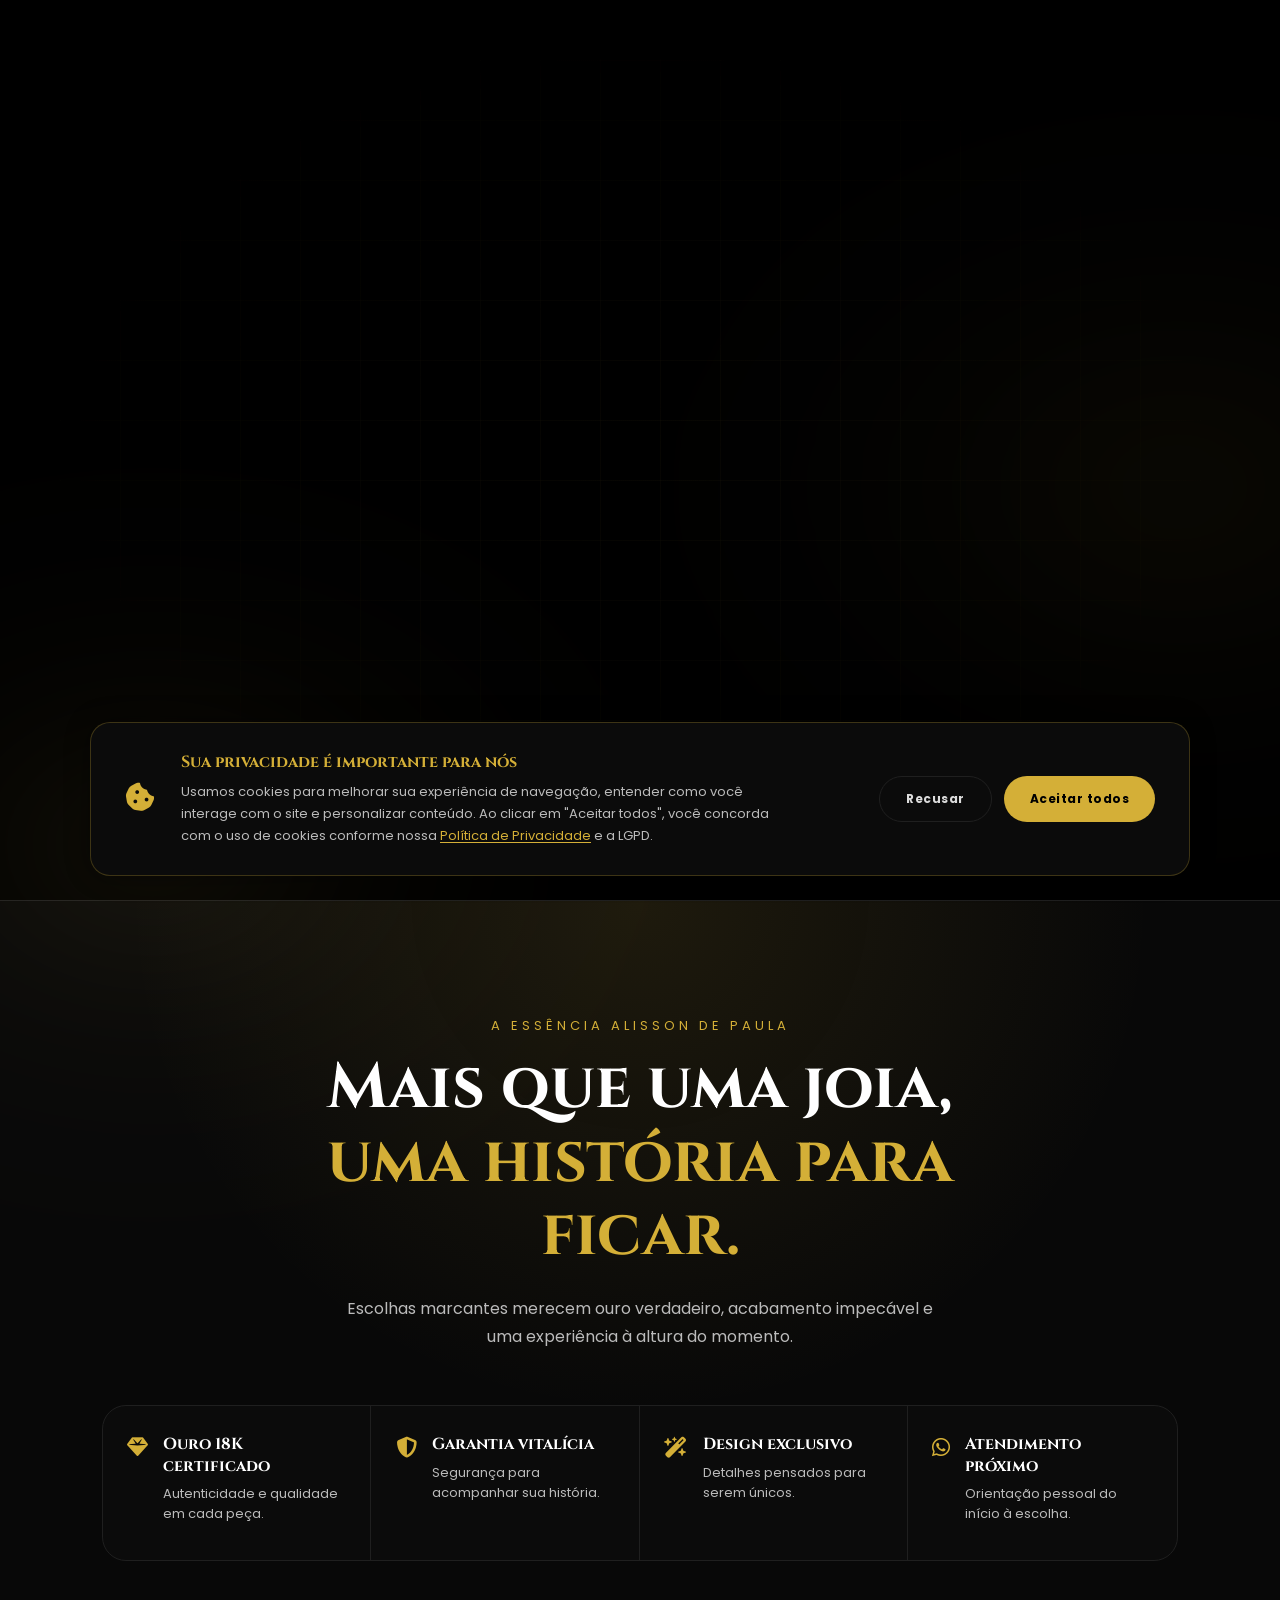
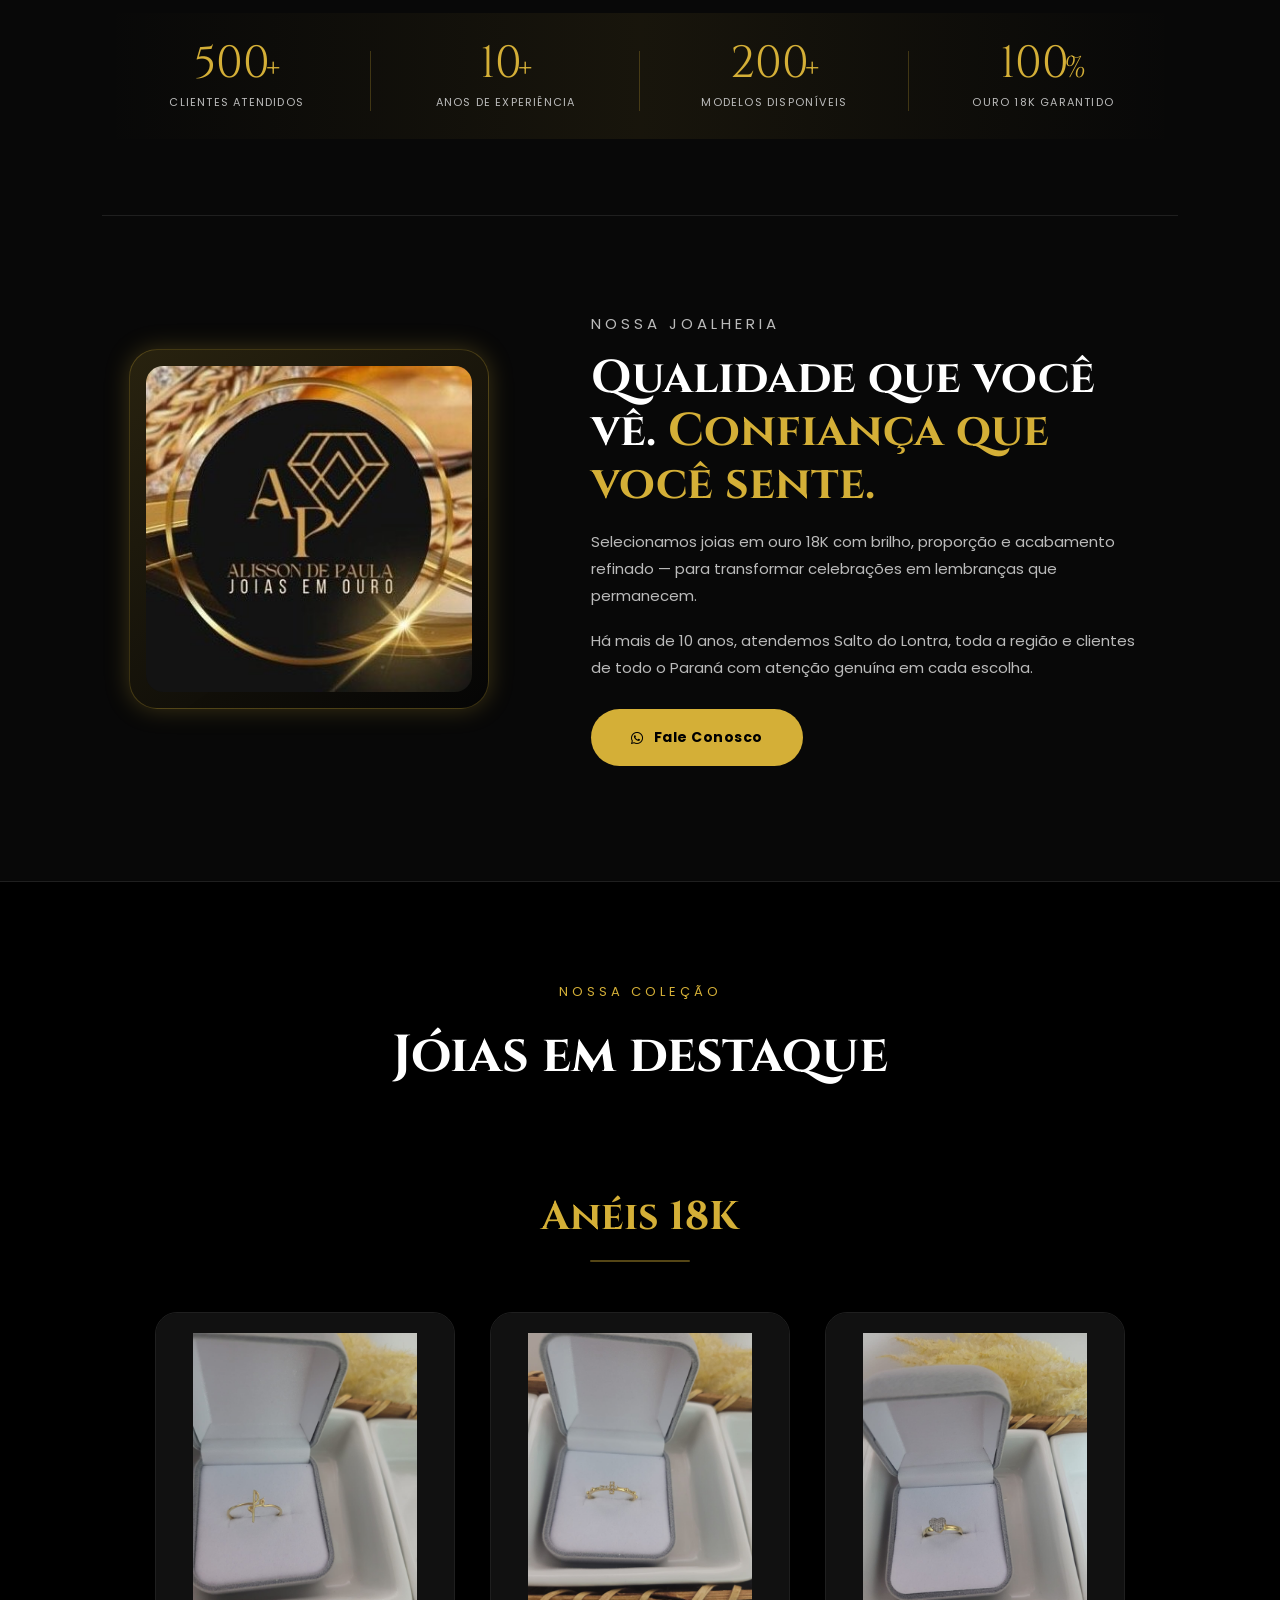
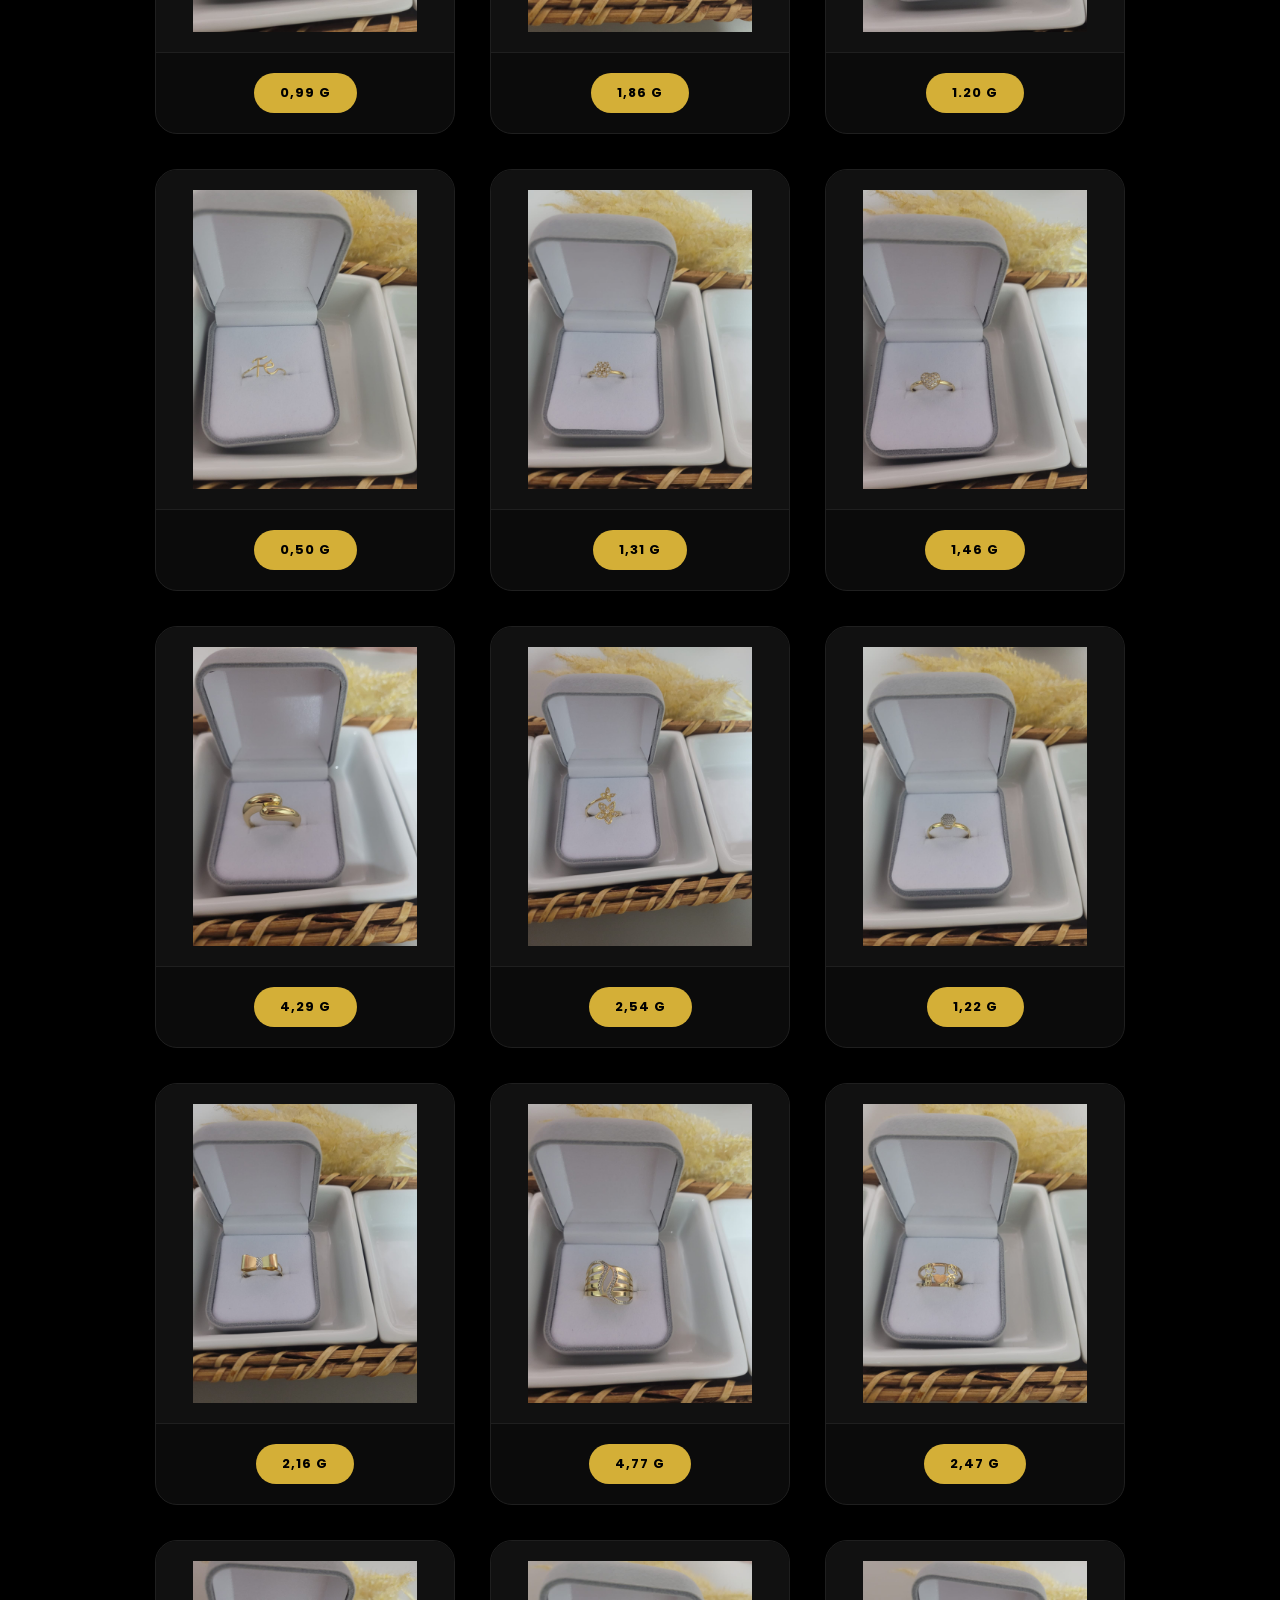
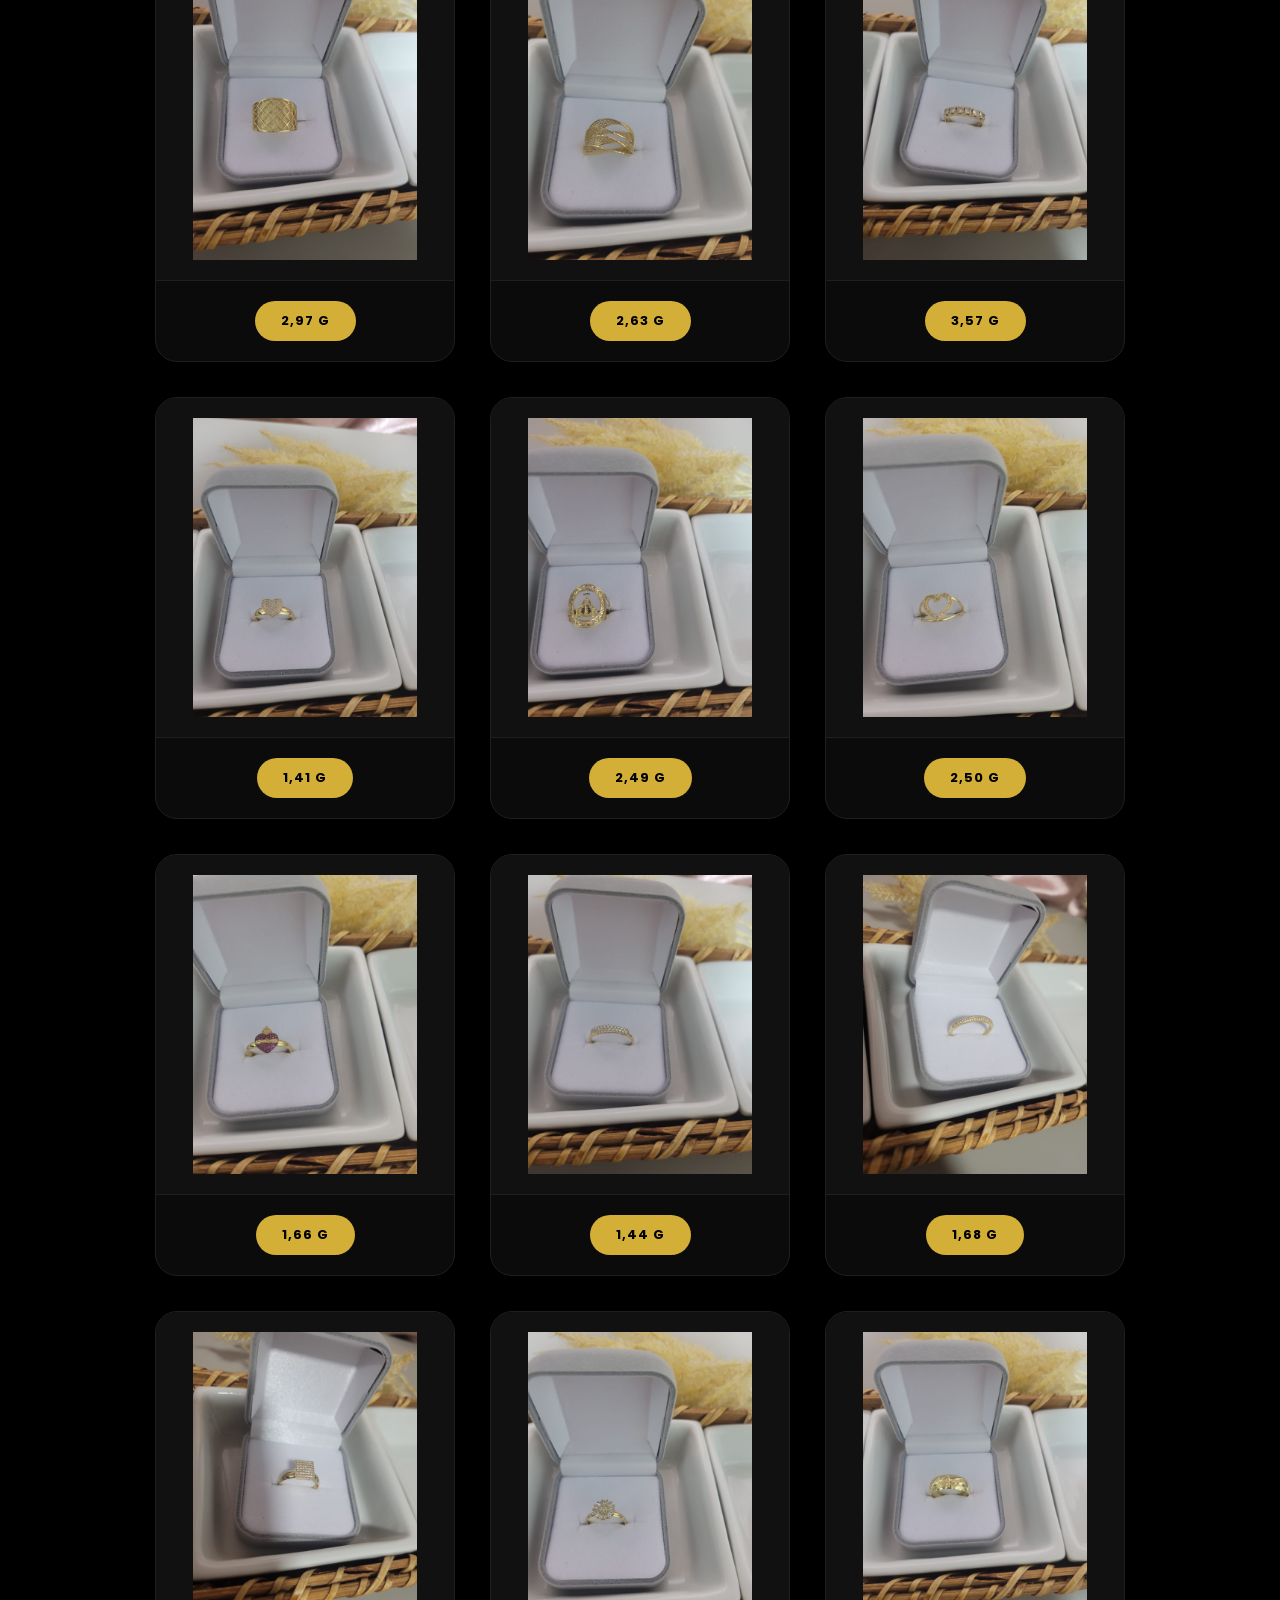
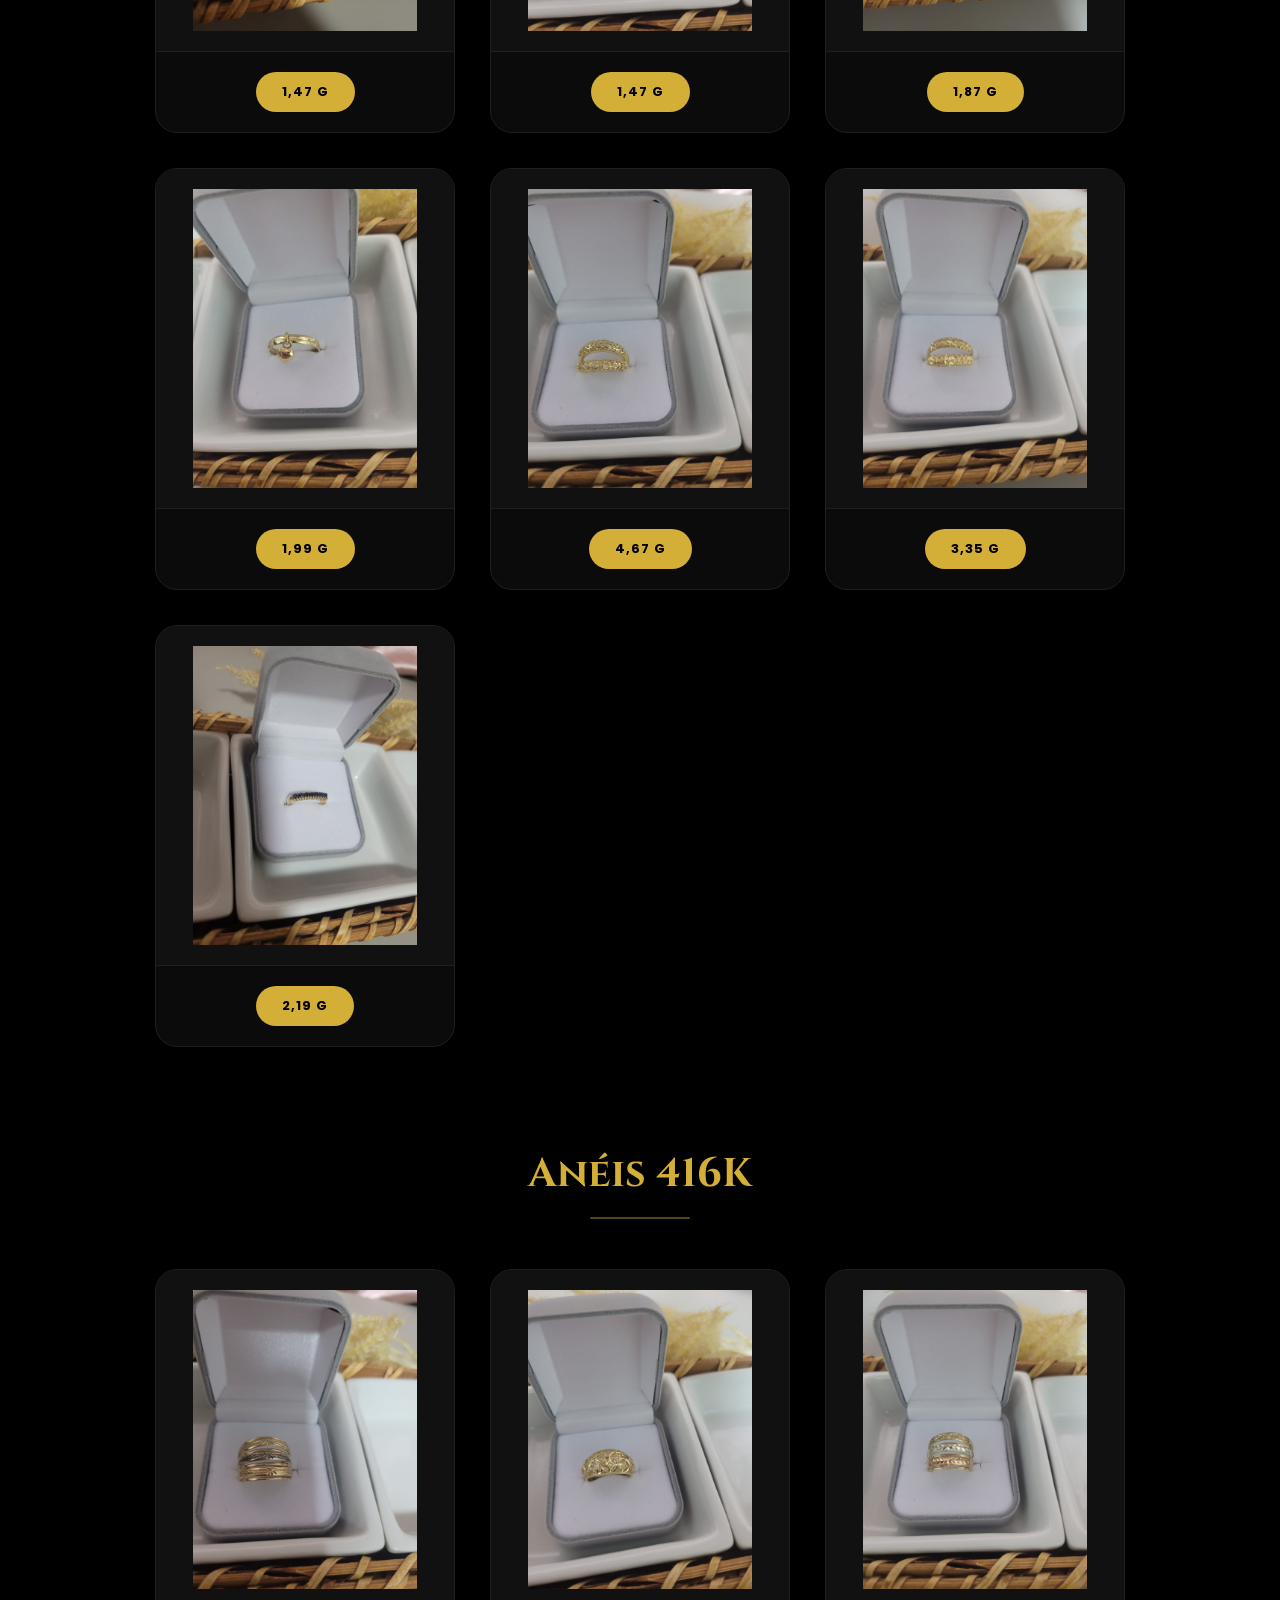
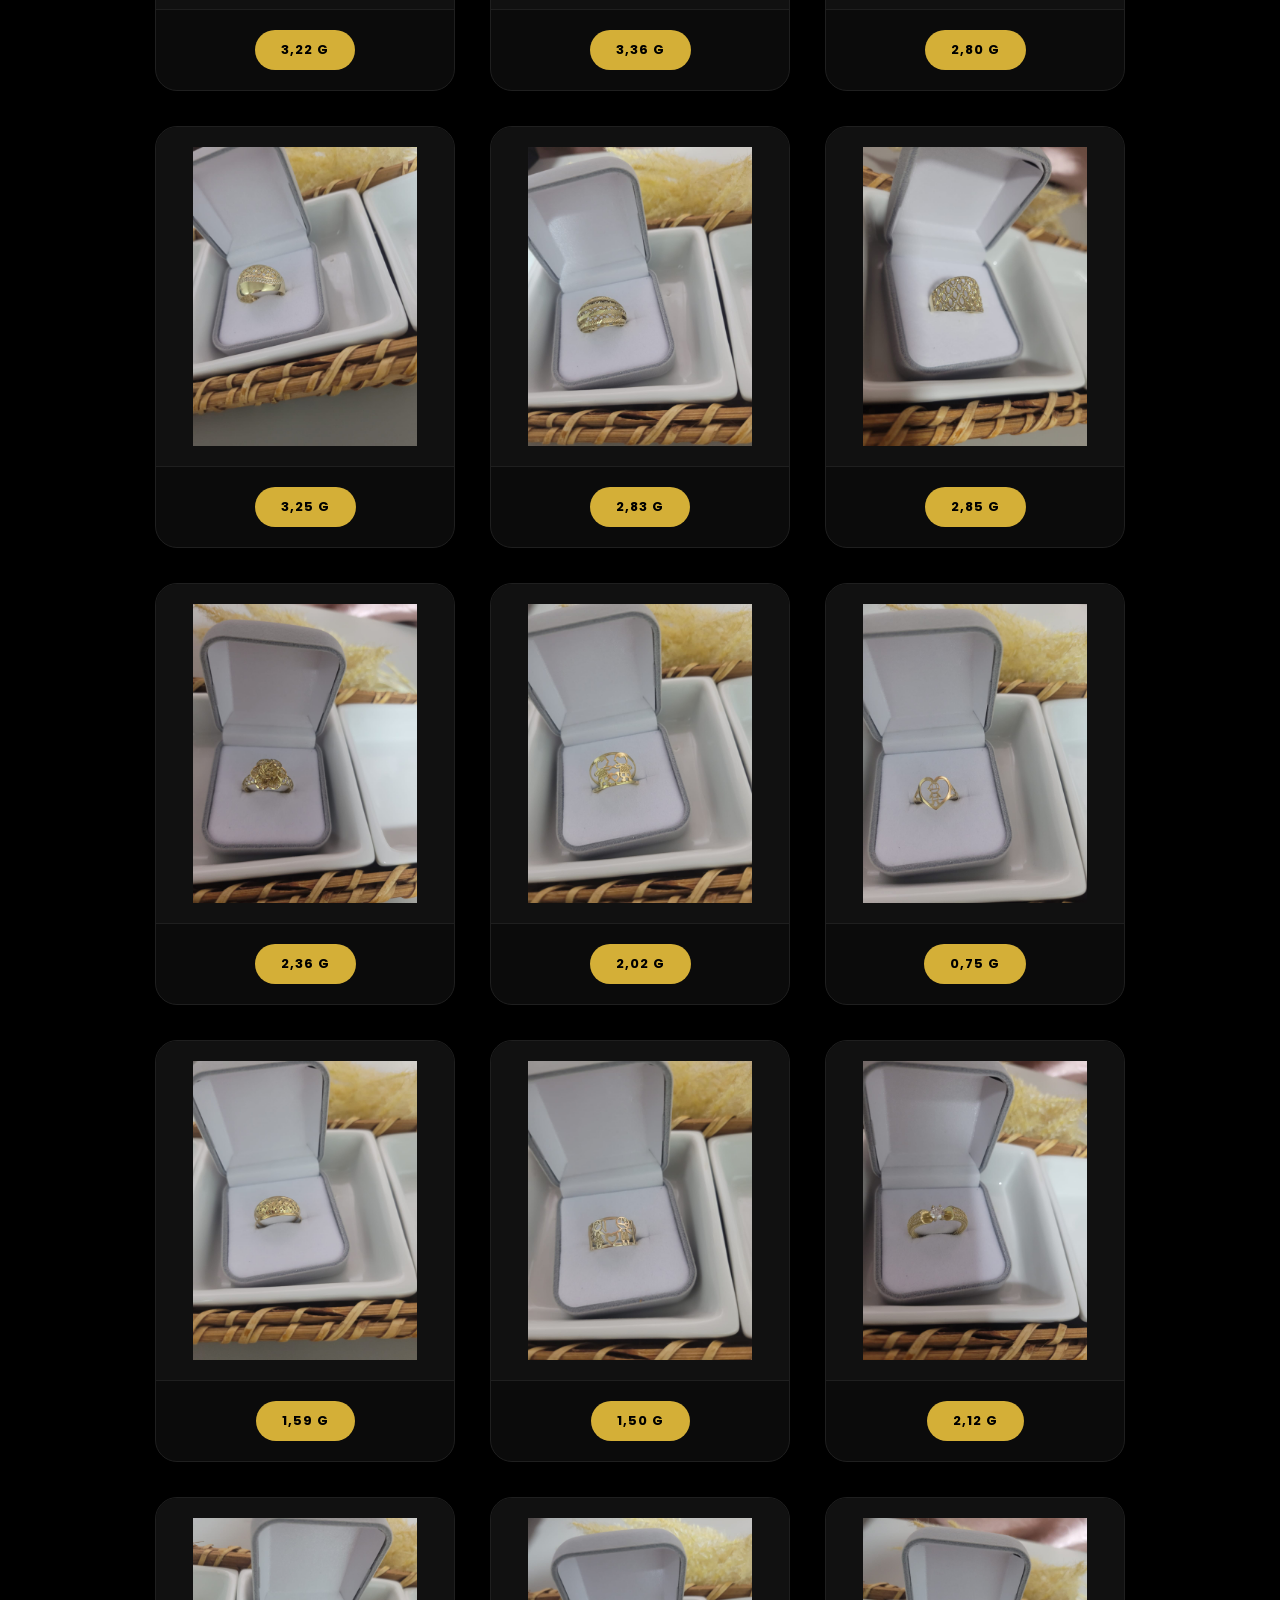
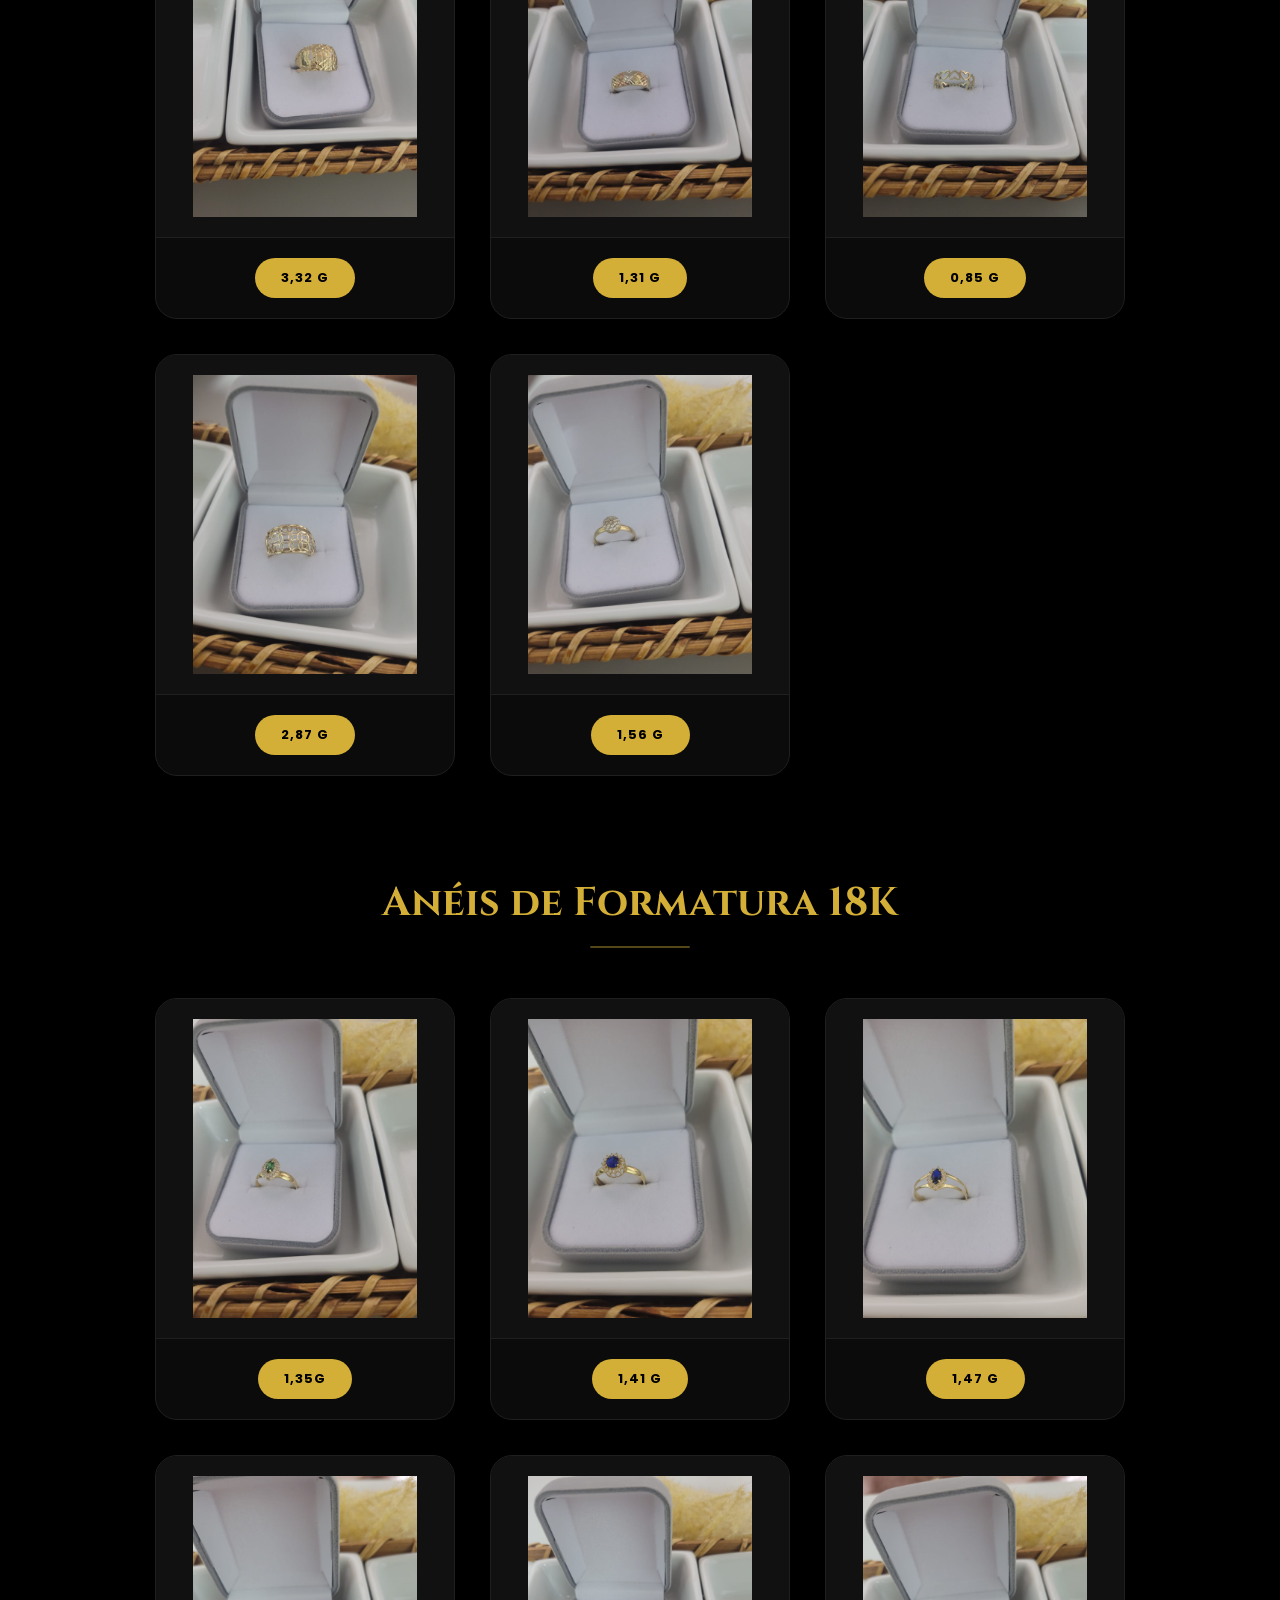
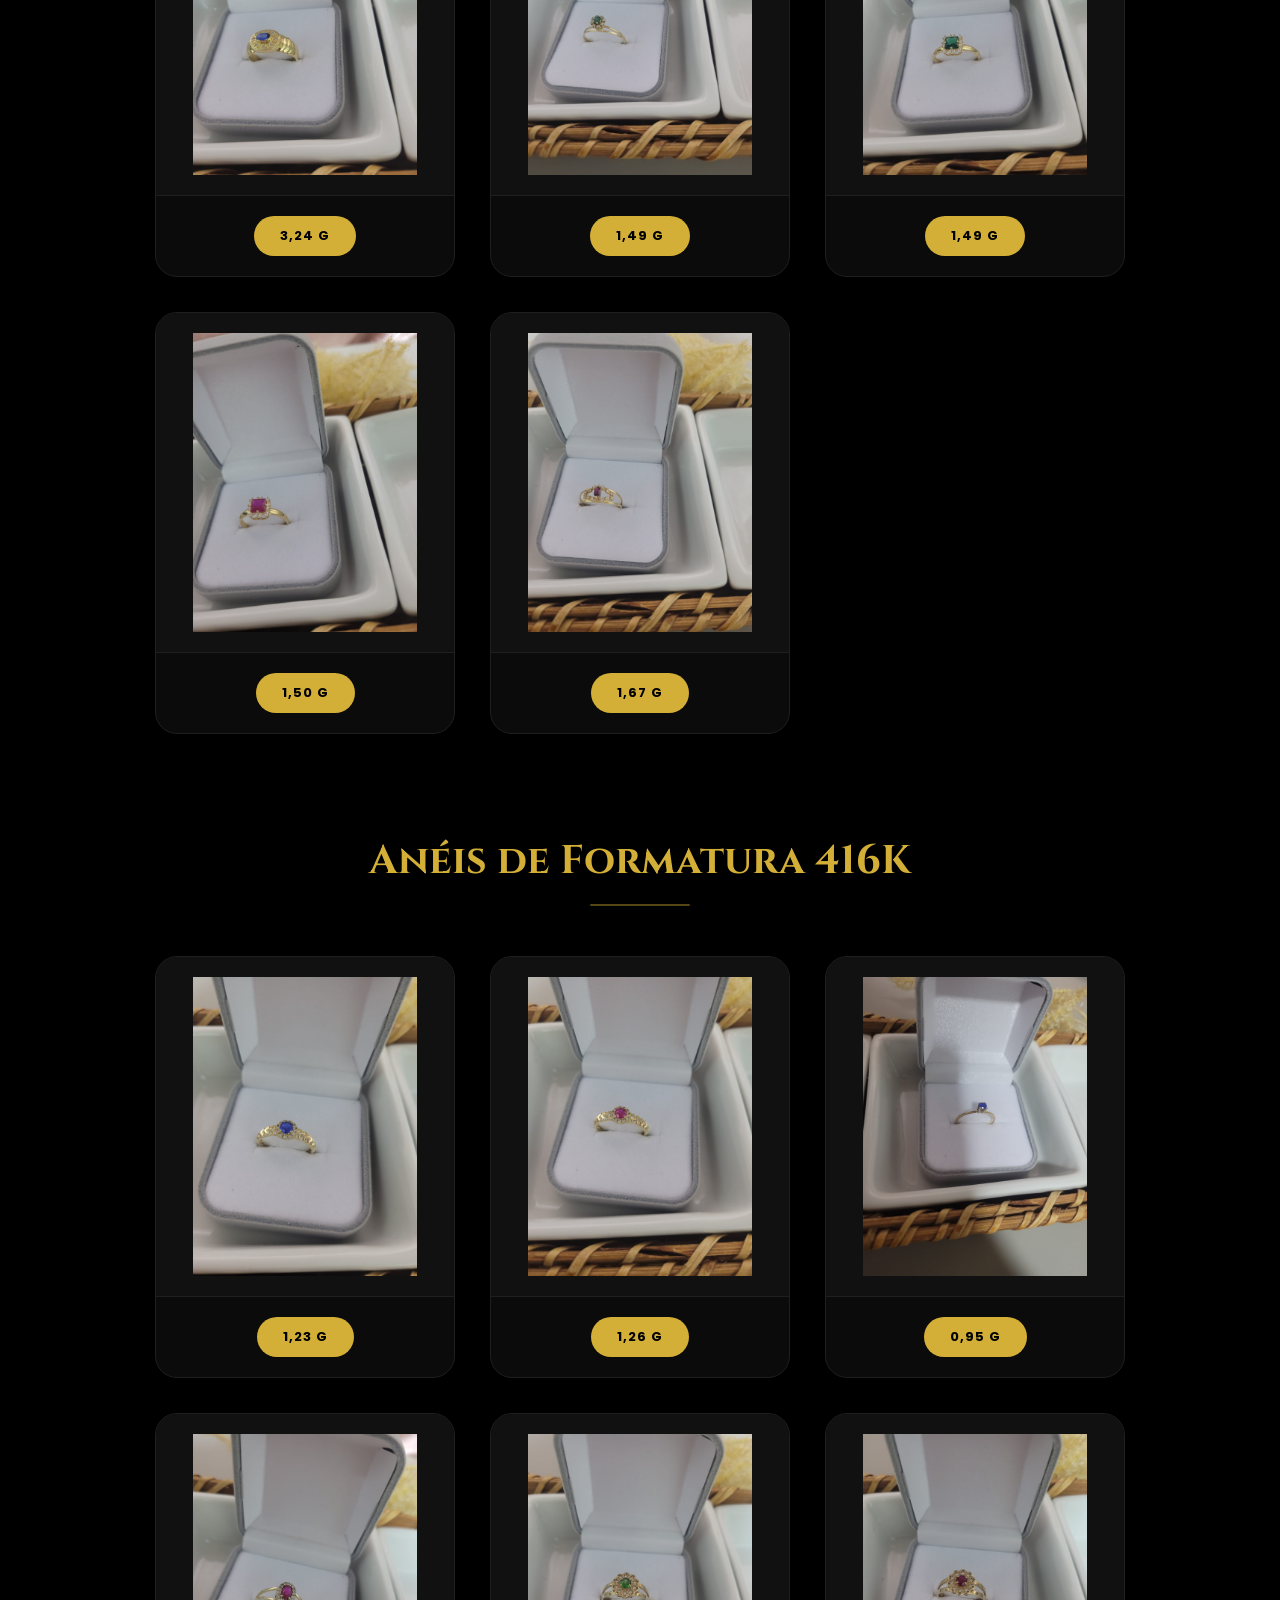
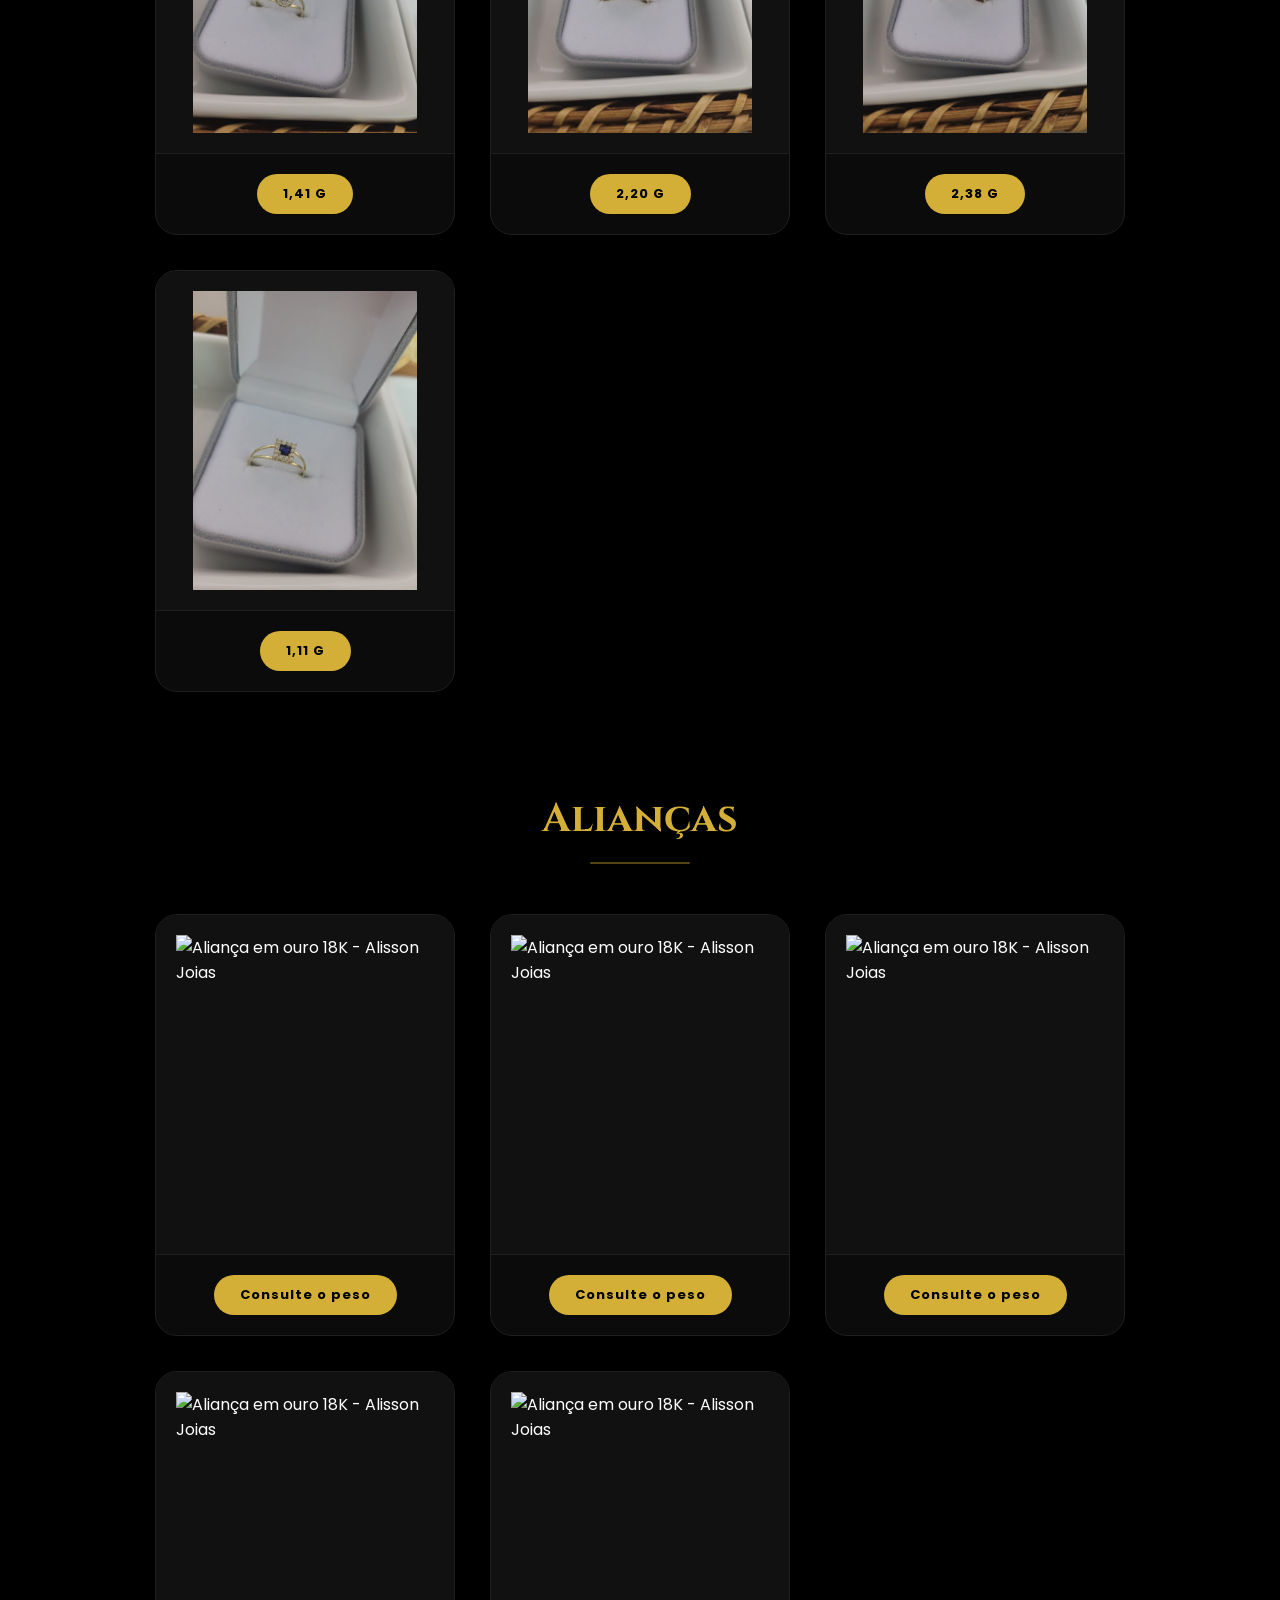
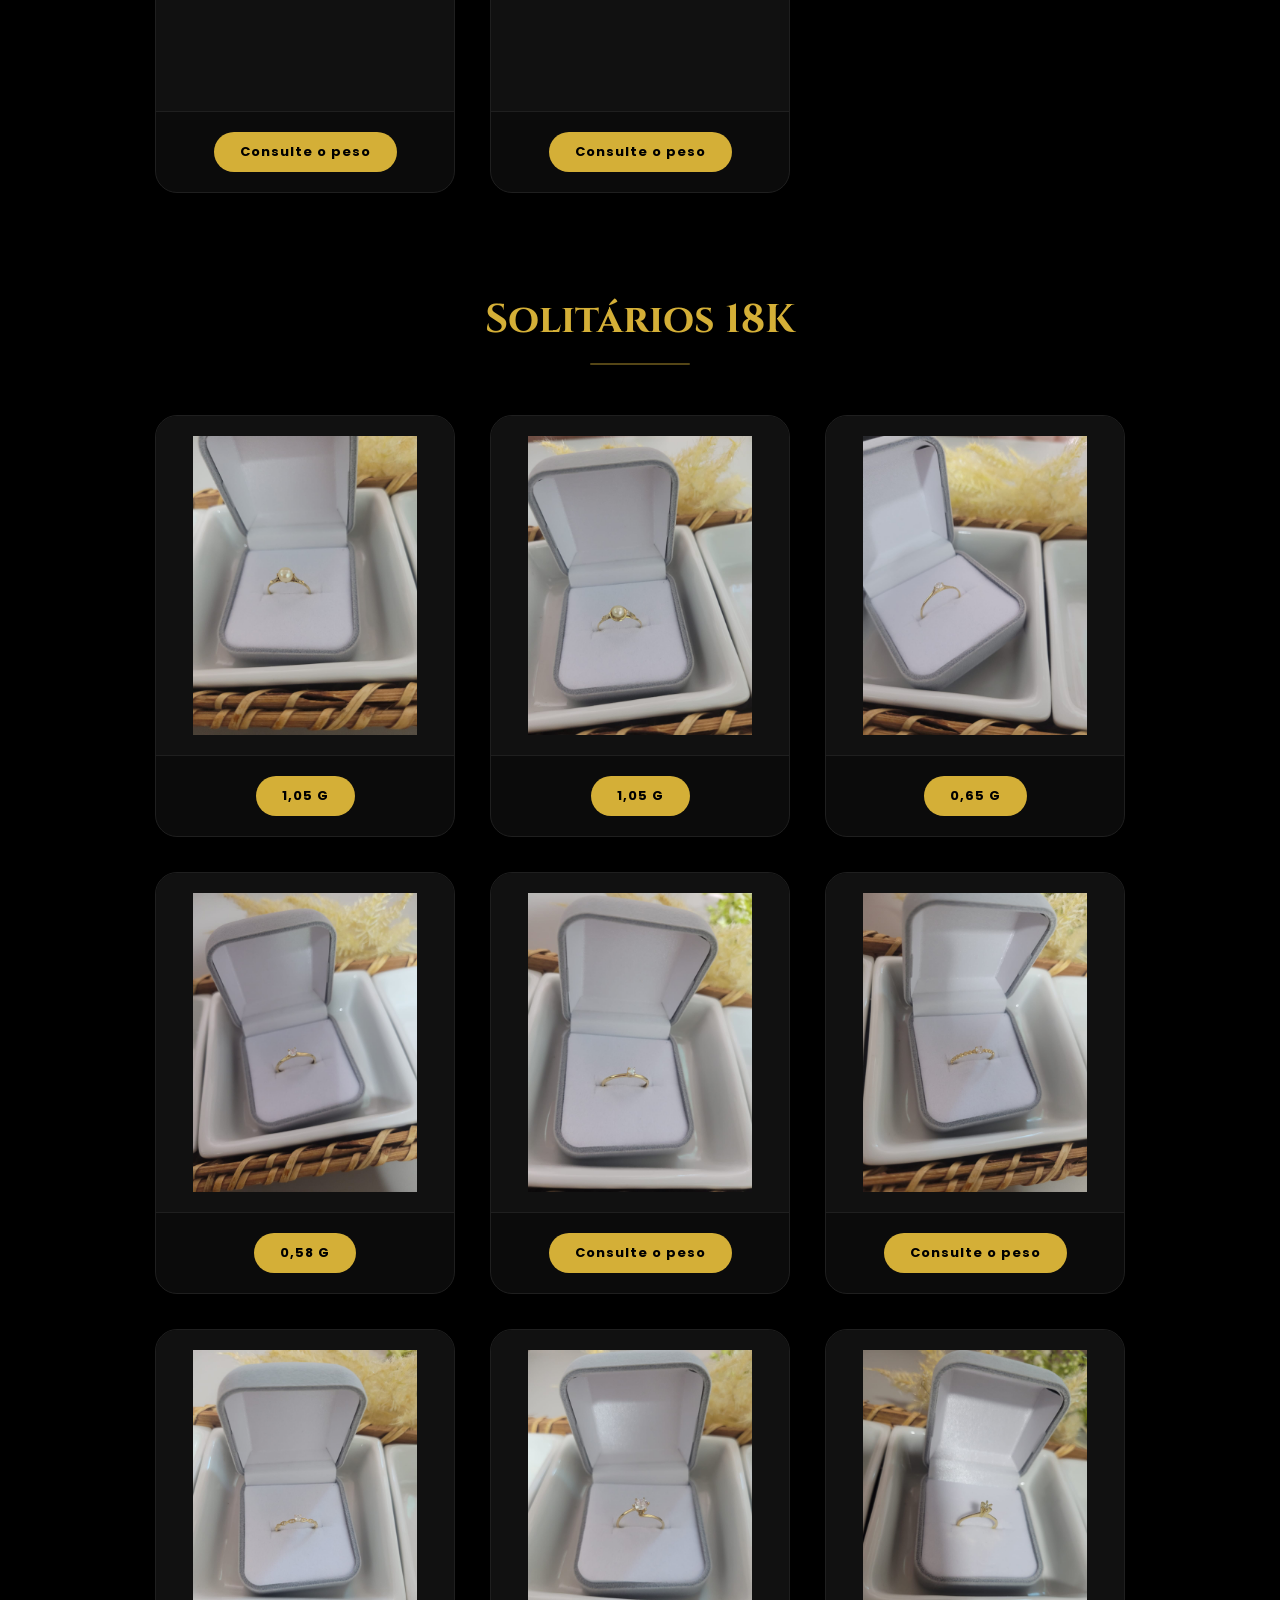
==== commit 0a1b16ba: "melhorias visuais Criação de animações e scroll mágico" ====
--- a/index.html
+++ b/index.html
@@ -35,6 +35,8 @@
     href="https://fonts.googleapis.com/css2?family=Cinzel:wght@400;500;600;700&family=Poppins:wght@300;400;500;600&display=swap"
     rel="stylesheet">
   <link rel="stylesheet" href="https://cdnjs.cloudflare.com/ajax/libs/font-awesome/6.5.1/css/all.min.css" />
+  <link rel="stylesheet" href="cinematic-hero.css">
+  <link rel="stylesheet" href="container-scroll.css">
 </head>
 
 <body>
@@ -42,161 +44,95 @@
   <!-- ================================
      NAVBAR
 ================================= -->
-  <header class="navbar" id="navbar">
-    <div class="navbar-inner">
-      <a href="#" class="navbar-logo">Alisson <span>de Paula</span></a>
-
-      <nav class="navbar-links">
-        <a href="#sobre">Sobre</a>
-        <a href="#produtos">Coleção</a>
-        <a href="#depoimentos">Depoimentos</a>
-      </nav>
-
-      <a href="https://wa.me/5546999253231?text=Olá,%20tudo%20bem?%20Vim%20do%20site%20e%20tenho%20interesse%20em%20ver%20quais%20as%20joias%20que%20você%20tem%20disponível."
-        class="btn navbar-cta" target="_blank">
-        <i class="fa-brands fa-whatsapp"></i> Fale Conosco
-      </a>
-
-      <button class="navbar-toggle" id="navbarToggle" aria-label="Abrir menu" aria-expanded="false">
-        <i class="fa-solid fa-bars"></i>
-      </button>
+  <!-- ================================
+     CINEMATIC HERO (abertura de impacto)
+================================= -->
+  <section class="cinematic-hero" id="cinematic-hero">
+    <div class="ch-grain" aria-hidden="true"></div>
+    <div class="ch-grid" aria-hidden="true"></div>
+
+    <!-- Camada de fundo: texto de abertura -->
+    <div class="ch-text-wrapper">
+      <h1 class="ch-line1 gsap-reveal">Cada peça carrega</h1>
+      <h1 class="ch-line2 gsap-reveal">uma história eterna.</h1>
     </div>
 
-    <nav class="navbar-mobile" id="navbarMobile">
-      <a href="#sobre">Sobre</a>
-      <a href="#produtos">Coleção</a>
-      <a href="#depoimentos">Depoimentos</a>
-      <a href="https://wa.me/5546999253231?text=Olá,%20tudo%20bem?%20Vim%20do%20site%20e%20tenho%20interesse%20em%20ver%20quais%20as%20joias%20que%20você%20tem%20disponível."
-        target="_blank"><i class="fa-brands fa-whatsapp"></i> Fale Conosco</a>
-    </nav>
-  </header>
-
-  <!-- ================================
-     HERO
-================================= -->
-  <section class="hero">
-    <div class="overlay"></div>
-
-    <div class="hero-content">
-      <p class="subtitle">ELEGÂNCIA • LUXO • SOFISTICAÇÃO</p>
-
-      <h1>Jóias feitas para<br>momentos <span class="text-gold-shine">eternos</span></h1>
-
-      <p class="description">
-        Descubra jóias exclusivas em ouro 18K com acabamento premium,
-        brilho sofisticado e design refinado.
-      </p>
-
-      <div class="hero-badges">
-        <span><i class="fa-solid fa-gem"></i> Ouro 18K</span>
-        <span><i class="fa-solid fa-shield-halved"></i> Garantia Vitalícia</span>
-        <span><i class="fa-solid fa-wand-magic-sparkles"></i> Design Exclusivo</span>
-      </div>
-
-      <!-- BOTÃO + MENU DROPDOWN -->
-      <div class="dropdown">
-        <button class="btn dropdown-btn">VER COLEÇÃO <i class="fa-solid fa-chevron-up"></i></button>
-        <div class="dropdown-content">
-          <a href="#aneis"><i class="fa-solid fa-ring"></i> Anéis</a>
-          <a href="#formatura"><i class="fa-solid fa-graduation-cap"></i> Anéis de Formatura</a>
-          <a href="#aliancas"><i class="fa-solid fa-heart"></i> Alianças</a>
-          <a href="#solitarios"><i class="fa-solid fa-gem"></i> Solitários</a>
-          <a href="#correntes-com-pingente"><i class="fa-solid fa-link"></i> Correntes</a>
-          <a href="#pulseiras"><i class="fa-solid fa-circle-nodes"></i> Pulseiras</a>
-          <a href="#pingentes"><i class="fa-solid fa-star"></i> Pingentes</a>
-          <a href="#brincos"><i class="fa-solid fa-droplet"></i> Brincos</a>
-          <a href="#produtos"><i class="fa-solid fa-grid-2"></i> Ver Todas</a>
+    <!-- Camada de primeiro plano: cartão físico dourado -->
+    <div class="ch-card-layer">
+      <div class="ch-main-card gsap-reveal">
+        <div class="ch-card-sheen" aria-hidden="true"></div>
+
+        <div class="ch-card-grid">
+
+          <!-- Marca -->
+          <div class="ch-card-brand">
+            <h2>Alisson<br>de Paula</h2>
+          </div>
+
+          <!-- Coleção integrada à animação: substitui o mockup de celular -->
+          <div class="ch-collection-panel">
+            <p class="ch-collection-kicker">Elegância • Luxo • Sofisticação</p>
+            <h3>Joias feitas para momentos <span>eternos</span></h3>
+            <p class="ch-collection-description">Descubra joias exclusivas em ouro 18K, com acabamento premium, brilho sofisticado e design refinado.</p>
+            <div class="ch-collection-badges">
+              <span><i class="fa-solid fa-gem"></i> Ouro 18K</span>
+              <span><i class="fa-solid fa-shield-halved"></i> Garantia vitalícia</span>
+              <span><i class="fa-solid fa-wand-magic-sparkles"></i> Design exclusivo</span>
+            </div>
+            <div class="dropdown ch-collection-dropdown">
+              <button class="btn dropdown-btn" type="button">VER COLEÇÃO <i class="fa-solid fa-chevron-up"></i></button>
+              <div class="dropdown-content">
+                <a href="#aneis"><i class="fa-solid fa-ring"></i> Anéis</a>
+                <a href="#formatura"><i class="fa-solid fa-graduation-cap"></i> Anéis de Formatura</a>
+                <a href="#aliancas"><i class="fa-solid fa-heart"></i> Alianças</a>
+                <a href="#solitarios"><i class="fa-solid fa-gem"></i> Solitários</a>
+                <a href="#correntes-com-pingente"><i class="fa-solid fa-link"></i> Correntes</a>
+                <a href="#pulseiras"><i class="fa-solid fa-circle-nodes"></i> Pulseiras</a>
+                <a href="#pingentes"><i class="fa-solid fa-star"></i> Pingentes</a>
+                <a href="#brincos"><i class="fa-solid fa-droplet"></i> Brincos</a>
+                <a href="#produtos"><i class="fa-solid fa-grid-2"></i> Ver todas</a>
+              </div>
+            </div>
+          </div>
+
         </div>
       </div>
     </div>
   </section>
 
   <!-- ================================
-     DIFERENCIAIS
+     A ESSÊNCIA DA MARCA
 ================================= -->
-  <section class="diferenciais">
-    <div class="diferenciais-grid">
-
-      <div class="diferencial-item">
-        <div class="diferencial-icon">💎</div>
-        <h4>Ouro 18K Certificado</h4>
-        <p>Todas as peças em ouro de lei com certificação de qualidade e autenticidade garantida.</p>
+  <section class="brand-story" id="sobre">
+    <div class="brand-story-intro">
+      <p class="mini-title">A ESSÊNCIA ALISSON DE PAULA</p>
+      <h2>Mais que uma joia,<br><span>uma história para ficar.</span></h2>
+      <p>Escolhas marcantes merecem ouro verdadeiro, acabamento impecável e uma experiência à altura do momento.</p>
+    </div>
+
+    <div class="brand-pillars">
+      <article class="brand-pillar tilt-reveal" style="transition-delay:0s;"><i class="fa-solid fa-gem" aria-hidden="true"></i><div><h3>Ouro 18K certificado</h3><p>Autenticidade e qualidade em cada peça.</p></div></article>
+      <article class="brand-pillar tilt-reveal" style="transition-delay:0.1s;"><i class="fa-solid fa-shield-halved" aria-hidden="true"></i><div><h3>Garantia vitalícia</h3><p>Segurança para acompanhar sua história.</p></div></article>
+      <article class="brand-pillar tilt-reveal" style="transition-delay:0.2s;"><i class="fa-solid fa-wand-magic-sparkles" aria-hidden="true"></i><div><h3>Design exclusivo</h3><p>Detalhes pensados para serem únicos.</p></div></article>
+      <article class="brand-pillar tilt-reveal" style="transition-delay:0.3s;"><i class="fa-brands fa-whatsapp" aria-hidden="true"></i><div><h3>Atendimento próximo</h3><p>Orientação pessoal do início à escolha.</p></div></article>
+    </div>
+
+    <div class="brand-numbers" aria-label="Números da Alisson de Paula Joias">
+      <div class="brand-number"><span class="contador-num" data-target="500">0</span><span class="contador-suf">+</span><p>clientes atendidos</p></div>
+      <div class="brand-number"><span class="contador-num" data-target="10">0</span><span class="contador-suf">+</span><p>anos de experiência</p></div>
+      <div class="brand-number"><span class="contador-num" data-target="200">0</span><span class="contador-suf">+</span><p>modelos disponíveis</p></div>
+      <div class="brand-number"><span class="contador-num" data-target="100">0</span><span class="contador-suf">%</span><p>ouro 18K garantido</p></div>
+    </div>
+
+    <div class="brand-story-detail">
+      <div class="brand-mark tilt-reveal"><img src="logo.jpg" alt="Marca Alisson de Paula Joias" loading="lazy"></div>
+      <div class="brand-story-copy">
+        <p class="mini-title">NOSSA JOALHERIA</p>
+        <h3>Qualidade que você vê. <span>Confiança que você sente.</span></h3>
+        <p>Selecionamos joias em ouro 18K com brilho, proporção e acabamento refinado — para transformar celebrações em lembranças que permanecem.</p>
+        <p>Há mais de 10 anos, atendemos Salto do Lontra, toda a região e clientes de todo o Paraná com atenção genuína em cada escolha.</p>
+        <a href="https://wa.me/5546999253231?text=Olá,%20gostaria%20de%20conhecer%20mais%20sobre%20as%20jóias." class="btn brand-story-btn" target="_blank" rel="noopener"><i class="fa-brands fa-whatsapp"></i>Fale Conosco</a>
       </div>
-
-      <div class="diferencial-item">
-        <div class="diferencial-icon">🛡️</div>
-        <h4>Garantia Vitalícia</h4>
-        <p>Comprando conosco, sua jóia tem garantia para sempre. Confiança total em cada peça.</p>
-      </div>
-
-      <div class="diferencial-item">
-        <div class="diferencial-icon">✨</div>
-        <h4>Design Exclusivo</h4>
-        <p>Peças únicas com acabamento refinado, desenvolvidas para eternizar momentos especiais.</p>
-      </div>
-
-      <div class="diferencial-item">
-        <div class="diferencial-icon">💬</div>
-        <h4>Atendimento Personalizado</h4>
-        <p>Atendimento direto e humanizado via WhatsApp. Encontramos a jóia perfeita para você.</p>
-      </div>
-
-    </div>
-  </section>
-
-  <!-- ================================
-     CONTADORES
-================================= -->
-  <section class="contadores">
-    <div class="contadores-grid">
-      <div class="contador-item">
-        <span class="contador-num" data-target="500">0</span><span class="contador-suf">+</span>
-        <p>Clientes Satisfeitos</p>
-      </div>
-      <div class="contador-item">
-        <span class="contador-num" data-target="10">0</span><span class="contador-suf">+</span>
-        <p>Anos de Experiência</p>
-      </div>
-      <div class="contador-item">
-        <span class="contador-num" data-target="200">0</span><span class="contador-suf">+</span>
-        <p>Modelos Disponíveis</p>
-      </div>
-      <div class="contador-item">
-        <span class="contador-num" data-target="100">0</span><span class="contador-suf">%</span>
-        <p>Ouro 18K Garantido</p>
-      </div>
-    </div>
-  </section>
-
-  <!-- ================================
-     SOBRE
-================================= -->
-  <section class="sobre" id="sobre">
-    <div class="container">
-
-      <div class="sobre-img">
-        <img src="logo.jpg" alt="Alisson de Paula Joias" title="Alisson de Paula Joias" loading="lazy">
-      </div>
-
-      <div class="sobre-text">
-        <p class="mini-title">SOBRE NOSSA JOALHERIA</p>
-        <h2>Qualidade premium<br>em cada detalhe</h2>
-        <p>
-          Trabalhamos com jóias cuidadosamente selecionadas,
-          oferecendo sofisticação, brilho intenso e acabamento refinado
-          para eternizar momentos especiais.
-        </p>
-        <p style="margin-top:16px;">
-          Com mais de 10 anos no mercado, somos referência em jóias em ouro 18K
-          em Salto do Lontra-PR e região, atendendo clientes de todo o Paraná com
-          dedicação e confiança.
-        </p>
-        <a href="https://wa.me/5546999253231?text=Olá,%20gostaria%20de%20conhecer%20mais%20sobre%20as%20jóias."
-          class="btn sobre-btn" target="_blank">
-          <i class="fa-brands fa-whatsapp"></i> Falar Conosco
-        </a>
-      </div>
-
     </div>
   </section>
 
@@ -2123,7 +2059,7 @@
 
     <div class="depoimentos-grid">
 
-      <div class="depoimento-card">
+      <div class="depoimento-card tilt-reveal" style="transition-delay:0s;">
         <div class="depoimento-stars">★★★★★</div>
         <p>"Comprei minha aliança de casamento com o Alisson e foi a melhor decisão. Qualidade impecável, ouro lindo e
           atendimento perfeito. Super recomendo!"</p>
@@ -2136,7 +2072,7 @@
         </div>
       </div>
 
-      <div class="depoimento-card">
+      <div class="depoimento-card tilt-reveal" style="transition-delay:0.15s;">
         <div class="depoimento-stars">★★★★★</div>
         <p>"Presente perfeito para o aniversário da minha esposa. O anel solitário ficou lindo, ela amou! Atendimento
           via WhatsApp super rápido e profissional."</p>
@@ -2149,7 +2085,7 @@
         </div>
       </div>
 
-      <div class="depoimento-card">
+      <div class="depoimento-card tilt-reveal" style="transition-delay:0.3s;">
         <div class="depoimento-stars">★★★★★</div>
         <p>"Jóias de altíssima qualidade! Comprei uma corrente e uma pulseira, as duas simplesmente perfeitas. A
           garantia vitalícia dá total segurança na compra."</p>
@@ -2182,6 +2118,7 @@
      RODAPÉ
 ================================= -->
   <footer class="footer">
+    <div class="footer-glow" aria-hidden="true"></div>
     <div class="footer-top">
 
       <div class="footer-col footer-brand">
@@ -2227,9 +2164,12 @@
 
       <p class="copyright">
         © <span id="footerYear">2026</span> Alisson de Paula. Todos os direitos reservados. ·
-        Conteúdo, fotos e marca protegidos por direitos autorais ·
-        <a href="privacidade.html">Política de Privacidade</a> · Site em conformidade com a LGPD (Lei nº 13.709/2018)
+        <a href="privacidade.html">Política de Privacidade</a> · Site em conformidade com a LGPD
       </p>
+
+      <button class="cookie-preferences" id="cookiePreferences" type="button">
+        <i class="fa-solid fa-cookie-bite"></i> Preferências de cookies
+      </button>
 
       <p class="developer">
         Desenvolvido por
@@ -2249,6 +2189,10 @@
     <img id="lightboxImg" src="" alt="Joia em destaque">
   </div>
 
+  <button class="back-to-top" id="backToTop" type="button" aria-label="Voltar ao início" title="Voltar ao início">
+    <i class="fa-solid fa-arrow-up"></i>
+  </button>
+
   <!-- ================================
      BANNER DE COOKIES (LGPD)
 ================================= -->
@@ -2272,6 +2216,14 @@
       </div>
     </div>
   </div>
+
+  <!-- ================================
+     CINEMATIC HERO — dependências (GSAP)
+================================= -->
+  <script src="https://cdnjs.cloudflare.com/ajax/libs/gsap/3.12.5/gsap.min.js"></script>
+  <script src="https://cdnjs.cloudflare.com/ajax/libs/gsap/3.12.5/ScrollTrigger.min.js"></script>
+  <script src="cinematic-hero.js"></script>
+  <script src="container-scroll.js"></script>
 
   <!-- ================================
      JAVASCRIPT
@@ -2296,7 +2248,7 @@
       });
     }
 
-    const contadoresSection = document.querySelector('.contadores');
+    const contadoresSection = document.querySelector('.brand-numbers');
     const contadoresObserver = new IntersectionObserver(entries => {
       if (entries[0].isIntersecting) {
         animateCounters();
@@ -2349,47 +2301,22 @@
       }
     });
 
+    /* --- VOLTAR AO INÍCIO --- */
+    const backToTop = document.getElementById('backToTop');
+    window.addEventListener('scroll', () => {
+      backToTop.classList.toggle('show', window.scrollY > 520);
+    }, { passive: true });
+    backToTop.addEventListener('click', () => window.scrollTo({ top: 0, behavior: 'smooth' }));
+
     /* --- RODAPÉ: ano atual automático --- */
     const footerYear = document.getElementById('footerYear');
     if (footerYear) footerYear.textContent = new Date().getFullYear();
-
-    /* --- NAVBAR: efeito ao rolar --- */
-    const navbar = document.getElementById('navbar');
-
-    function handleNavbarScroll() {
-      if (window.scrollY > 40) {
-        navbar.classList.add('scrolled');
-      } else {
-        navbar.classList.remove('scrolled');
-      }
-    }
-    handleNavbarScroll();
-    window.addEventListener('scroll', handleNavbarScroll);
-
-    /* --- NAVBAR: menu mobile --- */
-    const navbarToggle = document.getElementById('navbarToggle');
-    const navbarMobile = document.getElementById('navbarMobile');
-
-    navbarToggle.addEventListener('click', () => {
-      const isOpen = navbarMobile.classList.toggle('show');
-      navbarToggle.setAttribute('aria-expanded', isOpen);
-      navbarToggle.innerHTML = isOpen
-        ? '<i class="fa-solid fa-xmark"></i>'
-        : '<i class="fa-solid fa-bars"></i>';
-    });
-
-    navbarMobile.querySelectorAll('a').forEach(link => {
-      link.addEventListener('click', () => {
-        navbarMobile.classList.remove('show');
-        navbarToggle.setAttribute('aria-expanded', 'false');
-        navbarToggle.innerHTML = '<i class="fa-solid fa-bars"></i>';
-      });
-    });
 
     /* --- BANNER DE COOKIES (LGPD) --- */
     const cookieBanner = document.getElementById('cookieBanner');
     const cookieAccept = document.getElementById('cookieAccept');
     const cookieDecline = document.getElementById('cookieDecline');
+    const cookiePreferences = document.getElementById('cookiePreferences');
     const COOKIE_KEY = 'alissonJoiasCookieConsent';
 
     function showCookieBanner() {
@@ -2405,10 +2332,14 @@
 
     cookieAccept.addEventListener('click', () => hideCookieBanner('accepted'));
     cookieDecline.addEventListener('click', () => hideCookieBanner('declined'));
+    cookiePreferences.addEventListener('click', () => {
+      localStorage.removeItem(COOKIE_KEY);
+      cookieBanner.classList.add('show');
+    });
 
     showCookieBanner();
   </script>
 
 </body>
 
-</html>+</html>
--- a/style.css
+++ b/style.css
@@ -56,6 +56,37 @@
   background: var(--bg-primary);
   color: var(--text-primary);
   font-family: var(--font-main);
+  isolation: isolate;
+}
+
+/* Brilhos dourados discretos, em movimento lento, para quebrar o fundo preto. */
+body::before,
+body::after {
+  content: "";
+  position: fixed;
+  z-index: 2;
+  pointer-events: none;
+  width: min(74vw, 920px);
+  height: min(54vw, 650px);
+  border-radius: 50%;
+  filter: blur(52px);
+  mix-blend-mode: screen;
+  opacity: .16;
+  will-change: transform;
+}
+
+body::before {
+  left: -24vw;
+  bottom: -30vh;
+  background: radial-gradient(ellipse, rgba(243,211,107,.46) 0%, rgba(212,175,55,.13) 35%, transparent 70%);
+  animation: goldGlowRise 19s ease-in-out infinite alternate;
+}
+
+body::after {
+  right: -28vw;
+  top: 18vh;
+  background: radial-gradient(ellipse, rgba(212,175,55,.30) 0%, rgba(212,175,55,.08) 42%, transparent 72%);
+  animation: goldGlowDrift 25s ease-in-out infinite alternate;
 }
 
 section[id] {
@@ -258,7 +289,7 @@
   align-items: center;
   justify-content: center;
   text-align: center;
-  padding: 150px 20px 80px;
+  padding: 60px 20px 80px;
 }
 
 .overlay {
@@ -525,7 +556,7 @@
 
 @media (max-width: 768px) {
   .hero {
-    padding: 130px 20px 60px;
+    padding: 50px 20px 60px;
   }
 
   .hero h1 {
@@ -719,6 +750,38 @@
 }
 
 /* ===================================
+   ESSÊNCIA DA MARCA
+=================================== */
+.brand-story { padding: 115px 8%; background: radial-gradient(circle at 50% 0%, rgba(212,175,55,.11), transparent 32rem), var(--bg-secondary); border-top: 1px solid var(--border-color); border-bottom: 1px solid var(--border-color); }
+.brand-story-intro { max-width: 760px; margin: 0 auto 54px; text-align: center; }
+.brand-story-intro .mini-title { margin-bottom: 16px; }
+.brand-story-intro h2, .brand-story-copy h3 { margin: 0; font-family: var(--font-title); color: var(--text-primary); line-height: 1.15; }
+.brand-story-intro h2 { font-size: clamp(36px, 5vw, 64px); }
+.brand-story-intro h2 span, .brand-story-copy h3 span { color: var(--gold); }
+.brand-story-intro > p:last-child { max-width: 620px; margin: 22px auto 0; color: var(--text-muted); line-height: 1.75; }
+.brand-pillars { display: grid; grid-template-columns: repeat(4, minmax(0, 1fr)); max-width: 1200px; margin: 0 auto; border: 1px solid var(--border-color); border-radius: 24px; overflow: hidden; background: rgba(13,13,13,.72); }
+.brand-pillar { min-height: 154px; padding: 28px 24px; display: flex; align-items: flex-start; gap: 15px; border-right: 1px solid var(--border-color); }
+.brand-pillar:last-child { border-right: 0; }
+.brand-pillar > i { color: var(--gold); font-size: 21px; padding-top: 3px; }
+.brand-pillar h3 { margin: 0 0 7px; color: var(--text-primary); font-family: var(--font-title); font-size: 16px; line-height: 1.35; }
+.brand-pillar p { margin: 0; color: var(--text-muted); font-size: 13px; line-height: 1.55; }
+.brand-numbers { display: grid; grid-template-columns: repeat(4,1fr); max-width: 1080px; margin: 52px auto 0; padding: 28px 0; background: linear-gradient(90deg, transparent, rgba(212,175,55,.08), transparent); }
+.brand-number { position: relative; text-align: center; }
+.brand-number:not(:last-child)::after { content: ""; position: absolute; right: 0; top: 10px; width: 1px; height: 60px; background: var(--gold-border); }
+.brand-number .contador-num { font-size: 45px; }
+.brand-number .contador-suf { font-size: 30px; }
+.brand-number p { margin: 8px 0 0; color: var(--text-muted); font-size: 11px; letter-spacing: 1.2px; text-transform: uppercase; }
+.brand-story-detail { display: grid; grid-template-columns: minmax(220px,360px) minmax(0,560px); align-items: center; justify-content: center; gap: clamp(42px,8vw,110px); max-width: 1080px; margin: 76px auto 0; padding-top: 76px; border-top: 1px solid var(--border-color); }
+.brand-mark { aspect-ratio: 1; padding: 16px; border: 1px solid var(--gold-border); border-radius: 28px; background: linear-gradient(145deg,rgba(212,175,55,.16),rgba(0,0,0,.3)); box-shadow: var(--shadow-gold); }
+.brand-mark img { display: block; width: 100%; height: 100%; object-fit: cover; border-radius: 17px; }
+.brand-story-copy .mini-title { margin-bottom: 15px; }
+.brand-story-copy h3 { font-size: clamp(31px,3.6vw,46px); }
+.brand-story-copy > p { margin: 18px 0 0; color: var(--text-muted); font-size: 15px; line-height: 1.8; }
+.brand-story-btn { display: inline-flex; align-items: center; gap: 10px; margin-top: 28px; }
+@media (max-width: 900px) { .brand-pillars { grid-template-columns: repeat(2,1fr); } .brand-pillar:nth-child(2) { border-right: 0; } .brand-pillar:nth-child(-n+2) { border-bottom: 1px solid var(--border-color); } .brand-story-detail { grid-template-columns: minmax(180px,290px) minmax(0,1fr); gap: 42px; } }
+@media (max-width: 640px) { .brand-story { padding: 80px 20px; } .brand-story-intro { margin-bottom: 36px; } .brand-pillars { grid-template-columns: 1fr; } .brand-pillar, .brand-pillar:nth-child(2) { min-height: 0; border-right: 0; border-bottom: 1px solid var(--border-color); } .brand-pillar:last-child { border-bottom: 0; } .brand-numbers { grid-template-columns: repeat(2,1fr); gap: 28px 0; margin-top: 38px; } .brand-number:nth-child(2)::after { display: none; } .brand-number:nth-child(-n+2)::before { content: ""; position: absolute; bottom: -14px; left: 18%; right: 18%; height: 1px; background: var(--border-color); } .brand-story-detail { grid-template-columns: 1fr; margin-top: 58px; padding-top: 58px; text-align: center; } .brand-mark { width: min(250px,76vw); margin: 0 auto; } }
+
+/* ===================================
    PRODUTOS
 =================================== */
 
@@ -743,6 +806,7 @@
   grid-template-columns: repeat(auto-fit, minmax(300px, 300px));
   justify-content: center;
   gap: 35px;
+  perspective: 1600px;
 }
 
 /* CARD */
@@ -756,11 +820,12 @@
   transition: 0.4s;
   box-shadow: var(--shadow-dark);
   opacity: 0;
-  transform: translateY(40px);
+  transform: perspective(1400px) rotateX(18deg) scale(0.94) translateY(40px);
+  transform-style: preserve-3d;
 }
 
 .card.visible {
-  animation: cardAnimation 0.6s ease forwards;
+  animation: cardAnimation 0.7s cubic-bezier(0.16, 1, 0.3, 1) forwards;
 }
 
 .card:hover {
@@ -997,18 +1062,25 @@
 =================================== */
 
 .footer {
-  background: var(--bg-footer);
-  padding: 90px 8% 0;
+  position: relative;
+  overflow: hidden;
+  background: radial-gradient(ellipse at 15% 0%, rgba(212,175,55,0.12), transparent 38%), var(--bg-footer);
+  padding: 96px 8% 0;
   border-top: 1px solid var(--border-color);
 }
 
+.footer-glow {
+  position: absolute; top: 0; left: 50%; width: min(1100px, 90vw); height: 1px;
+  transform: translateX(-50%); background: linear-gradient(90deg, transparent, var(--gold), transparent);
+  opacity: .8;
+}
+
 .footer-top {
+  position: relative;
   max-width: 1200px;
   margin: 0 auto;
-  display: grid;
-  grid-template-columns: 1.6fr 1fr 1fr;
-  gap: 60px;
-  padding-bottom: 60px;
+  display: grid; grid-template-columns: 1.45fr .8fr 1fr; gap: 54px;
+  padding-bottom: 64px;
   animation: fadeUp 1.2s ease;
 }
 
@@ -1026,6 +1098,8 @@
   flex-direction: column;
   gap: 14px;
 }
+
+.footer-top > .footer-col:not(.footer-brand) { padding-top: 19px; }
 
 .footer-col a,
 .footer-col span {
@@ -1058,13 +1132,13 @@
 }
 
 .footer-brand img {
-  width: 90px;
-  height: 90px;
+  width: 76px;
+  height: 76px;
   object-fit: cover;
-  margin-bottom: 6px;
-  border-radius: 50%;
-  box-shadow: var(--shadow-gold);
-  border: 2px solid var(--gold-border);
+  margin-bottom: 10px;
+  border-radius: 18px;
+  box-shadow: 0 14px 35px rgba(0,0,0,.4), 0 0 0 1px var(--gold-border);
+  border: 3px solid #0b0b0b;
 }
 
 .footer-brand h3 {
@@ -1094,11 +1168,12 @@
 }
 
 .social a {
-  width: 46px;
-  height: 46px;
-  border-radius: 50%;
-  background: var(--gold);
-  color: var(--text-dark);
+  width: 42px;
+  height: 42px;
+  border-radius: 12px;
+  background: rgba(212,175,55,.10);
+  border: 1px solid var(--gold-border);
+  color: var(--gold-light);
   display: flex;
   align-items: center;
   justify-content: center;
@@ -1109,16 +1184,19 @@
 }
 
 .social a:hover {
-  transform: translateY(-5px) scale(1.05);
+  transform: translateY(-4px);
+  background: var(--gold);
+  color: var(--text-dark);
   box-shadow: var(--shadow-gold);
 }
 
 /* BARRA INFERIOR */
 
 .footer-bottom {
+  position: relative;
   max-width: 1200px;
   margin: 0 auto;
-  padding: 30px 0 36px;
+  padding: 27px 0 34px;
   border-top: 1px solid var(--border-color);
   text-align: center;
 }
@@ -1135,9 +1213,32 @@
 
 .footer-bottom .copyright {
   font-size: 12.5px;
-  max-width: 780px;
+  max-width: 670px;
   margin: 0 auto;
 }
+
+.cookie-preferences {
+  display: inline-flex; align-items: center; gap: 7px; margin-top: 14px; padding: 0;
+  border: 0; background: transparent; color: var(--text-muted); font: inherit; font-size: 12px;
+  cursor: pointer; transition: color .25s ease;
+}
+.cookie-preferences i { color: var(--gold); }
+.cookie-preferences:hover { color: var(--gold-light); }
+
+/* VOLTAR AO INÍCIO */
+.back-to-top {
+  position: fixed; right: 26px; bottom: 28px; z-index: 1500;
+  width: 46px; height: 46px; border: 1px solid var(--gold-border); border-radius: 14px;
+  display: flex; align-items: center; justify-content: center;
+  background: rgba(13,13,13,.86); color: var(--gold-light); cursor: pointer;
+  backdrop-filter: blur(14px); -webkit-backdrop-filter: blur(14px);
+  box-shadow: 0 12px 30px rgba(0,0,0,.35);
+  opacity: 0; transform: translateY(16px); pointer-events: none;
+  transition: opacity .3s ease, transform .3s ease, background .3s ease, box-shadow .3s ease;
+}
+.back-to-top.show { opacity: 1; transform: translateY(0); pointer-events: auto; }
+.back-to-top:hover { background: var(--gold); color: #171105; transform: translateY(-4px); box-shadow: var(--shadow-gold); }
+@media (max-width: 640px) { .back-to-top { right: 16px; bottom: 16px; width: 42px; height: 42px; border-radius: 13px; } }
 
 .footer-bottom .copyright a {
   color: var(--gold);
@@ -1337,16 +1438,33 @@
 =================================== */
 
 .legal-hero {
-  min-height: 46vh;
-  background: url("https://images.unsplash.com/photo-1515562141207-7a88fb7ce338?q=80&w=1600&auto=format&fit=crop")
-    center / cover no-repeat;
+  min-height: 42vh;
+  overflow: hidden;
+  background:
+    radial-gradient(circle at 50% 20%, rgba(212,175,55,.24), transparent 25rem),
+    linear-gradient(145deg, #171105 0%, #080808 58%, #050505 100%);
   position: relative;
   display: flex;
   align-items: center;
   justify-content: center;
   text-align: center;
-  padding: 140px 20px 60px;
-}
+  padding: 60px 20px 60px;
+}
+
+.legal-hero::before {
+  content: "";
+  position: absolute;
+  inset: 0;
+  opacity: .48;
+  background-image:
+    linear-gradient(rgba(212,175,55,.08) 1px, transparent 1px),
+    linear-gradient(90deg, rgba(212,175,55,.08) 1px, transparent 1px);
+  background-size: 56px 56px;
+  -webkit-mask-image: radial-gradient(ellipse at center, #000 0%, transparent 72%);
+  mask-image: radial-gradient(ellipse at center, #000 0%, transparent 72%);
+}
+
+.legal-hero .overlay { background: rgba(0,0,0,.16); }
 
 .legal-hero-content {
   position: relative;
@@ -1356,7 +1474,7 @@
 
 .legal-hero-content h1 {
   font-family: var(--font-title);
-  font-size: 48px;
+  font-size: clamp(40px, 5vw, 62px);
   margin-bottom: 14px;
 }
 
@@ -1367,27 +1485,33 @@
 }
 
 .legal-content {
-  background: var(--bg-secondary);
-  padding: 90px 8%;
+  background: linear-gradient(180deg, var(--bg-secondary), #090909);
+  padding: 100px 8%;
 }
 
 .legal-wrap {
-  max-width: 820px;
+  max-width: 860px;
   margin: 0 auto;
 }
 
 .legal-intro {
-  color: var(--text-secondary);
-  font-size: 16px;
+  color: var(--text-secondary); font-size: 17px;
   line-height: 1.9;
-  margin-bottom: 60px;
-  padding-bottom: 50px;
-  border-bottom: 1px solid var(--border-color);
+  margin-bottom: 48px; padding: 28px 30px;
+  border: 1px solid var(--gold-border); border-radius: 18px;
+  background: linear-gradient(135deg, rgba(212,175,55,.09), rgba(255,255,255,.015));
 }
 
 .legal-block {
-  margin-bottom: 46px;
-}
+  margin-bottom: 20px;
+  padding: 29px 30px;
+  border: 1px solid var(--border-color);
+  border-radius: 16px;
+  background: rgba(15,15,15,.66);
+  transition: border-color .3s ease, transform .3s ease;
+}
+
+.legal-block:hover { border-color: var(--gold-border); transform: translateY(-2px); }
 
 .legal-block h2 {
   font-family: var(--font-title);
@@ -1448,12 +1572,24 @@
 }
 
 .legal-back {
-  margin-top: 20px;
+  margin: 28px auto 0;
+  display: flex;
+  width: fit-content;
+  align-items: center;
+  gap: 10px;
+}
+
+@media (max-width: 640px) {
+  .legal-hero { min-height: 36vh; padding: 50px 20px; }
+  .legal-content { padding: 62px 20px; }
+  .legal-intro, .legal-block { padding: 23px 20px; }
+  .legal-intro { font-size: 15px; }
+  .legal-block h2 { font-size: 19px; }
 }
 
 @media (max-width: 768px) {
   .legal-hero {
-    padding: 120px 20px 50px;
+    padding: 60px 20px 50px;
   }
 
   .legal-hero-content h1 {
@@ -1610,6 +1746,16 @@
   }
 }
 
+@keyframes goldGlowRise {
+  0% { transform: translate3d(0, 0, 0) scale(.86); }
+  100% { transform: translate3d(28vw, -76vh, 0) scale(1.12); }
+}
+
+@keyframes goldGlowDrift {
+  0% { transform: translate3d(0, 0, 0) scale(.9); }
+  100% { transform: translate3d(-24vw, 42vh, 0) scale(1.16); }
+}
+
 @keyframes fadeLeft {
   from {
     opacity: 0;
@@ -1635,6 +1781,6 @@
 @keyframes cardAnimation {
   to {
     opacity: 1;
-    transform: translateY(0);
-  }
-}
+    transform: perspective(1400px) rotateX(0deg) scale(1) translateY(0);
+  }
+}
--- a/cinematic-hero.css
+++ b/cinematic-hero.css
@@ -0,0 +1,363 @@
+/* =====================================================================
+   CINEMATIC HERO — Alisson de Paula Jóias (ouro 18K)
+   Adaptado do conceito "cinematic-landing-hero" (React/GSAP) para
+   HTML/CSS/JS puro, usando a paleta já definida em style.css
+   (--gold, --gold-light, --bg-primary, --font-title, --font-main).
+===================================================================== */
+
+.cinematic-hero {
+  position: relative;
+  width: 100vw;
+  height: 100vh;
+  overflow: hidden;
+  display: flex;
+  align-items: center;
+  justify-content: center;
+  background: var(--bg-primary);
+  color: var(--text-primary);
+  font-family: var(--font-main);
+  perspective: 1500px;
+}
+
+.cinematic-hero * {
+  box-sizing: border-box;
+}
+
+.gsap-reveal { visibility: hidden; }
+
+/* Grão de filme + grid sutil (ambiente cinematográfico) */
+.ch-grain {
+  position: absolute; inset: 0; width: 100%; height: 100%;
+  pointer-events: none; z-index: 50; opacity: 0.05; mix-blend-mode: overlay;
+  background: url('data:image/svg+xml;utf8,<svg viewBox="0 0 200 200" xmlns="http://www.w3.org/2000/svg"><filter id="n"><feTurbulence type="fractalNoise" baseFrequency="0.8" numOctaves="3" stitchTiles="stitch"/></filter><rect width="100%25" height="100%25" filter="url(%23n)"/></svg>');
+}
+
+.ch-grid {
+  position: absolute; inset: 0; z-index: 0; pointer-events: none; opacity: 0.5;
+  background-size: 60px 60px;
+  background-image:
+    linear-gradient(to right, rgba(212,175,55,0.06) 1px, transparent 1px),
+    linear-gradient(to bottom, rgba(212,175,55,0.06) 1px, transparent 1px);
+  -webkit-mask-image: radial-gradient(ellipse at center, black 0%, transparent 70%);
+          mask-image: radial-gradient(ellipse at center, black 0%, transparent 70%);
+}
+
+/* Texto de abertura (fora do cartão) */
+.ch-text-wrapper {
+  position: absolute; z-index: 10; width: 100vw; padding: 0 16px;
+  display: flex; flex-direction: column; align-items: center; justify-content: center;
+  text-align: center; will-change: transform;
+}
+
+.ch-text-wrapper h1 {
+  font-family: var(--font-title);
+  font-weight: 700;
+  letter-spacing: 0.5px;
+  font-size: 44px;
+  line-height: 1.15;
+  margin: 0 0 6px;
+}
+
+.ch-line1 { color: var(--text-primary); text-shadow: 0 10px 30px rgba(0,0,0,0.5); }
+
+.ch-line2 {
+  background: linear-gradient(180deg, var(--gold-light) 0%, var(--gold) 100%);
+  -webkit-background-clip: text; background-clip: text; -webkit-text-fill-color: transparent;
+  transform: translateZ(0);
+  filter: drop-shadow(0 10px 24px rgba(212,175,55,0.25));
+}
+
+@media (min-width: 768px) {
+  .ch-text-wrapper h1 { font-size: 72px; }
+}
+@media (min-width: 1024px) {
+  .ch-text-wrapper h1 { font-size: 96px; }
+}
+
+/* CTA final (fora do cartão, revelado após o pin) */
+.ch-cta-wrapper {
+  position: absolute; z-index: 10; width: 100vw; padding: 0 16px;
+  display: flex; flex-direction: column; align-items: center; justify-content: center;
+  text-align: center; pointer-events: auto; will-change: transform;
+}
+
+.ch-cta-wrapper h2 {
+  font-family: var(--font-title);
+  font-size: 34px;
+  margin: 0 0 16px;
+  background: linear-gradient(180deg, var(--gold-light) 0%, var(--gold) 100%);
+  -webkit-background-clip: text; background-clip: text; -webkit-text-fill-color: transparent;
+}
+@media (min-width: 768px) { .ch-cta-wrapper h2 { font-size: 52px; } }
+
+.ch-cta-wrapper p {
+  color: var(--text-muted);
+  font-size: 16px;
+  max-width: 520px;
+  margin: 0 auto 36px;
+  font-weight: 300;
+  line-height: 1.6;
+}
+
+.ch-cta-actions { display: flex; flex-direction: column; gap: 18px; }
+@media (min-width: 640px) { .ch-cta-actions { flex-direction: row; } }
+
+.ch-btn {
+  display: flex; align-items: center; justify-content: center; gap: 12px;
+  padding: 16px 28px; border-radius: 20px;
+  text-decoration: none; font-family: var(--font-main);
+  transition: transform 0.4s cubic-bezier(0.25,1,0.5,1), box-shadow 0.4s cubic-bezier(0.25,1,0.5,1);
+}
+.ch-btn i { font-size: 22px; }
+.ch-btn-gold {
+  background: linear-gradient(180deg, var(--gold-light) 0%, var(--gold) 100%);
+  color: #1a1204;
+  box-shadow: 0 0 0 1px rgba(0,0,0,0.05), 0 2px 4px rgba(0,0,0,0.2), 0 12px 24px -4px rgba(212,175,55,0.35), inset 0 1px 1px rgba(255,255,255,0.6);
+}
+.ch-btn-gold:hover { transform: translateY(-3px); }
+.ch-btn-dark {
+  background: linear-gradient(180deg, #27272A 0%, #18181B 100%);
+  color: #fff;
+  box-shadow: 0 0 0 1px var(--gold-border), 0 2px 4px rgba(0,0,0,0.6), 0 12px 24px -4px rgba(0,0,0,0.9);
+}
+.ch-btn-dark:hover { transform: translateY(-3px); }
+.ch-btn-label-small { font-size: 10px; text-transform: uppercase; letter-spacing: 1.5px; opacity: 0.7; margin-bottom: -2px; display: block; }
+.ch-btn-label-big { font-size: 18px; font-weight: 700; line-height: 1; }
+
+/* Cartão físico dourado/preto que preenche a tela no scroll */
+.ch-card-layer {
+  position: absolute; inset: 0; z-index: 20;
+  display: flex; align-items: center; justify-content: center;
+  pointer-events: none; perspective: 1500px;
+}
+
+.ch-main-card {
+  position: relative; overflow: hidden; pointer-events: auto;
+  width: 92vw; height: 92vh; border-radius: 32px;
+  background: linear-gradient(145deg, #1a1204 0%, #050505 100%);
+  border: 1px solid var(--gold-border);
+  box-shadow:
+    0 40px 100px -20px rgba(0,0,0,0.9),
+    0 20px 40px -20px rgba(0,0,0,0.8),
+    inset 0 1px 2px rgba(212,175,55,0.15),
+    inset 0 -2px 4px rgba(0,0,0,0.8);
+}
+@media (min-width: 768px) {
+  .ch-main-card { width: 85vw; height: 85vh; border-radius: 40px; }
+}
+
+.ch-card-sheen {
+  position: absolute; inset: 0; border-radius: inherit; pointer-events: none; z-index: 50;
+  background: radial-gradient(800px circle at var(--mx, 50%) var(--my, 50%), rgba(212,175,55,0.10) 0%, transparent 40%);
+  mix-blend-mode: screen; transition: opacity 0.3s ease;
+}
+
+.ch-card-grid {
+  position: relative; width: 100%; height: 100%; max-width: 1200px; margin: 0 auto;
+  padding: 24px 16px; z-index: 10;
+  display: flex; flex-direction: column; justify-content: space-evenly; align-items: center;
+}
+@media (min-width: 1024px) {
+  .ch-card-grid {
+    display: grid; grid-template-columns: 0.8fr 1.2fr; align-items: center; gap: 64px;
+    padding: 0 72px;
+  }
+}
+
+/* Marca (dentro do cartão) */
+.ch-card-brand { order: 1; width: 100%; display: flex; justify-content: center; z-index: 20; }
+@media (min-width: 1024px) { .ch-card-brand { justify-content: flex-start; } }
+
+.ch-card-brand h2 {
+  font-family: var(--font-title);
+  font-weight: 700;
+  font-size: 52px;
+  letter-spacing: 1px;
+  text-transform: uppercase;
+  background: linear-gradient(180deg, #FFFFFF 0%, #d4af37 100%);
+  -webkit-background-clip: text; background-clip: text; -webkit-text-fill-color: transparent;
+  filter: drop-shadow(0 12px 24px rgba(0,0,0,0.8));
+  margin: 0;
+}
+@media (min-width: 1024px) { .ch-card-brand h2 { font-size: 76px; } }
+
+/* Painel da coleção: ocupa o lugar do celular e mantém a navegação na mesma cena. */
+.ch-collection-panel {
+  order: 2; width: min(100%, 610px); position: relative; z-index: 20;
+  display: flex; flex-direction: column; align-items: center; text-align: center;
+}
+@media (min-width: 1024px) {
+  .ch-collection-panel { align-items: flex-start; text-align: left; }
+}
+.ch-collection-kicker {
+  margin: 0 0 12px; color: var(--gold); font-size: 11px; font-weight: 600;
+  letter-spacing: 3px; text-transform: uppercase;
+}
+.ch-collection-panel h3 {
+  margin: 0; color: #fff; font-family: var(--font-title); font-size: clamp(31px, 4vw, 58px);
+  line-height: 1.1; font-weight: 700;
+}
+.ch-collection-panel h3 span {
+  background: linear-gradient(180deg, var(--gold-light) 0%, var(--gold) 100%);
+  -webkit-background-clip: text; background-clip: text; -webkit-text-fill-color: transparent;
+}
+.ch-collection-description {
+  max-width: 540px; margin: 18px 0 22px; color: rgba(255,255,255,0.72);
+  font-size: 15px; font-weight: 300; line-height: 1.65;
+}
+.ch-collection-badges { display: flex; flex-wrap: wrap; justify-content: center; gap: 9px; margin-bottom: 25px; }
+@media (min-width: 1024px) { .ch-collection-badges { justify-content: flex-start; } }
+.ch-collection-badges span {
+  display: inline-flex; align-items: center; gap: 7px; padding: 8px 11px; border: 1px solid var(--gold-border);
+  border-radius: 999px; color: #e9e9e9; font-size: 11px; white-space: nowrap;
+  background: rgba(212,175,55,0.05);
+}
+.ch-collection-badges i { color: var(--gold); }
+.ch-collection-dropdown { z-index: 60; }
+.ch-collection-dropdown .btn { min-width: 210px; }
+@media (max-width: 767px) {
+  .ch-collection-panel { padding: 0 12px; }
+  .ch-collection-description { display: none; }
+  .ch-collection-badges { margin-bottom: 18px; }
+  .ch-collection-badges span { font-size: 10px; padding: 7px 9px; }
+}
+
+/* Mockup: vitrine com a joia real */
+.ch-mockup-wrap {
+  order: 2; position: relative; width: 100%; height: 340px;
+  display: flex; align-items: center; justify-content: center; z-index: 10;
+  perspective: 1000px;
+}
+@media (min-width: 1024px) { .ch-mockup-wrap { height: 560px; } }
+
+.ch-mockup-inner {
+  position: relative; width: 100%; height: 100%;
+  display: flex; align-items: center; justify-content: center;
+  transform: scale(0.72);
+}
+@media (min-width: 768px) { .ch-mockup-inner { transform: scale(0.9); } }
+@media (min-width: 1024px) { .ch-mockup-inner { transform: scale(1); } }
+
+.ch-case {
+  position: relative;
+  width: 270px; height: 540px;
+  border-radius: 2.4rem;
+  background-color: #0c0c0c;
+  box-shadow:
+    inset 0 0 0 2px var(--gold-border),
+    inset 0 0 0 7px #000,
+    0 40px 80px -15px rgba(0,0,0,0.9),
+    0 15px 25px -5px rgba(0,0,0,0.7);
+  will-change: transform;
+  transform-style: preserve-3d;
+}
+
+.ch-case-screen {
+  position: absolute; inset: 7px; border-radius: 2rem; overflow: hidden;
+  background: #0b0a08;
+  box-shadow: inset 0 0 15px rgba(0,0,0,1);
+}
+
+.ch-case-photo {
+  position: absolute; inset: 0; width: 100%; height: 100%; object-fit: cover;
+  filter: saturate(1.05) contrast(1.05);
+}
+
+.ch-case-glare {
+  position: absolute; inset: 0;
+  background: linear-gradient(110deg, rgba(255,255,255,0.10) 0%, rgba(255,255,255,0) 45%);
+}
+
+.ch-case-topline {
+  position: absolute; top: 14px; left: 50%; transform: translateX(-50%);
+  width: 90px; height: 5px; border-radius: 999px; background: rgba(212,175,55,0.5);
+}
+
+.ch-case-content {
+  position: absolute; left: 0; right: 0; bottom: 0; padding: 18px;
+  display: flex; flex-direction: column; gap: 10px;
+}
+
+.ch-ring-badge {
+  align-self: center; margin-bottom: 6px;
+  width: 128px; height: 128px; position: relative;
+  display: flex; align-items: center; justify-content: center;
+  filter: drop-shadow(0 15px 25px rgba(0,0,0,0.7));
+}
+.ch-ring-badge svg { position: absolute; inset: 0; width: 100%; height: 100%; transform: rotate(-90deg); }
+.ch-ring-badge .ch-ring-track { stroke: rgba(212,175,55,0.12); }
+.ch-ring-badge .ch-ring-progress {
+  stroke: var(--gold); stroke-linecap: round;
+  stroke-dasharray: 340; stroke-dashoffset: 340;
+}
+.ch-ring-center { position: relative; z-index: 1; display: flex; flex-direction: column; align-items: center; }
+.ch-ring-center .ch-counter { font-size: 30px; font-weight: 800; color: #fff; letter-spacing: -1px; }
+.ch-ring-center .ch-ring-label {
+  font-size: 8px; color: rgba(212,175,55,0.65); text-transform: uppercase; letter-spacing: 0.1em; font-weight: 700; margin-top: 2px;
+}
+
+.ch-widget {
+  background: linear-gradient(180deg, rgba(212,175,55,0.06) 0%, rgba(212,175,55,0.01) 100%);
+  border: 1px solid rgba(212,175,55,0.08);
+  box-shadow: 0 10px 20px rgba(0,0,0,0.3), inset 0 1px 1px rgba(255,255,255,0.05);
+  border-radius: 16px; padding: 10px 12px;
+  display: flex; align-items: center; gap: 10px;
+}
+.ch-widget .ch-w-icon {
+  width: 34px; height: 34px; border-radius: 10px; flex-shrink: 0;
+  background: linear-gradient(135deg, rgba(212,175,55,0.25) 0%, rgba(212,175,55,0.04) 100%);
+  border: 1px solid rgba(212,175,55,0.25);
+  display: flex; align-items: center; justify-content: center; color: var(--gold-light);
+}
+.ch-widget .ch-w-lines { flex: 1; display: flex; flex-direction: column; gap: 6px; }
+.ch-widget .ch-w-line { height: 6px; border-radius: 999px; background: rgba(230,230,230,0.85); }
+.ch-widget .ch-w-line.short { width: 55%; background: rgba(160,160,160,0.6); }
+
+/* Badges flutuantes (vidro) */
+.ch-floating-badge {
+  position: absolute; z-index: 30;
+  display: flex; align-items: center; gap: 12px;
+  padding: 12px 14px; border-radius: 18px;
+  background: linear-gradient(135deg, rgba(212,175,55,0.10) 0%, rgba(255,255,255,0.01) 100%);
+  backdrop-filter: blur(20px); -webkit-backdrop-filter: blur(20px);
+  box-shadow: 0 0 0 1px rgba(212,175,55,0.18), 0 25px 50px -12px rgba(0,0,0,0.8), inset 0 1px 1px rgba(255,255,255,0.15);
+}
+.ch-badge-1 { top: 24px; left: -12px; }
+.ch-badge-2 { bottom: 60px; right: -12px; }
+@media (min-width: 1024px) {
+  .ch-badge-1 { top: 48px; left: -70px; }
+  .ch-badge-2 { bottom: 90px; right: -70px; }
+}
+.ch-floating-badge .ch-badge-icon {
+  width: 34px; height: 34px; border-radius: 999px; flex-shrink: 0;
+  background: linear-gradient(180deg, rgba(212,175,55,0.3) 0%, rgba(0,0,0,0.2) 100%);
+  border: 1px solid rgba(212,175,55,0.35);
+  display: flex; align-items: center; justify-content: center; font-size: 16px;
+}
+.ch-floating-badge p { margin: 0; }
+.ch-floating-badge .ch-badge-title { color: #fff; font-size: 13px; font-weight: 700; }
+.ch-floating-badge .ch-badge-sub { color: rgba(212,175,55,0.55); font-size: 11px; font-weight: 500; }
+
+/* Texto lateral (dentro do cartão) */
+.ch-card-copy {
+  order: 3; width: 100%; z-index: 20;
+  display: flex; flex-direction: column; justify-content: center; text-align: center;
+}
+@media (min-width: 1024px) { .ch-card-copy { order: 1; text-align: left; } }
+
+.ch-card-copy h3 {
+  font-family: var(--font-title);
+  color: #fff; font-size: 24px; font-weight: 700; margin: 0 0 4px;
+}
+@media (min-width: 1024px) { .ch-card-copy h3 { font-size: 32px; margin-bottom: 18px; } }
+
+.ch-card-copy p {
+  display: none;
+  color: rgba(212,175,55,0.7); font-size: 15px; font-weight: 300; line-height: 1.7;
+  max-width: 380px; margin: 0 auto;
+}
+@media (min-width: 768px) {
+  .ch-card-copy p { display: block; }
+}
+@media (min-width: 1024px) { .ch-card-copy p { margin: 0; } }
+.ch-card-copy strong { color: #fff; font-weight: 600; }
--- a/container-scroll.css
+++ b/container-scroll.css
@@ -0,0 +1,106 @@
+/* =====================================================================
+   CONTAINER SCROLL — Alisson de Paula Jóias
+   Adaptação vanilla (CSS + GSAP/ScrollTrigger) do componente
+   "container-scroll-animation" (Aceternity/framer-motion) para o
+   stack HTML/CSS/JS do site, na paleta ouro/preto já existente.
+
+   Duas peças:
+   1) .container-scroll-*  → efeito completo (pin + rotateX + scale),
+      usado na seção "Sobre" como grande destaque, tal como no demo
+      original (título que sobe + card 3D que "deita" ao rolar).
+   2) .tilt-reveal          → versão leve (sem pin), usada em
+      diferenciais e depoimentos: o elemento nasce levemente
+      inclinado em 3D e "deita" suavemente ao entrar na tela.
+===================================================================== */
+
+/* ---------- 1) CONTAINER SCROLL COMPLETO (seção Sobre) ---------- */
+
+.container-scroll-wrap {
+  position: relative;
+  min-height: 44rem;
+  display: flex;
+  align-items: center;
+  justify-content: center;
+  padding: 40px 8px;
+}
+@media (min-width: 768px) {
+  .container-scroll-wrap { min-height: 58rem; padding: 60px 40px; }
+}
+
+.container-scroll-perspective {
+  width: 100%;
+  position: relative;
+  padding: 20px 0 60px;
+}
+@media (min-width: 768px) { .container-scroll-perspective { padding: 40px 0 80px; } }
+
+.container-scroll-header {
+  max-width: 760px;
+  margin: 0 auto 8px;
+  text-align: center;
+  will-change: transform;
+}
+
+.container-scroll-card {
+  position: relative;
+  max-width: 1100px;
+  margin: -20px auto 0;
+  width: 100%;
+  min-height: 22rem;
+  border: 3px solid var(--gold-border);
+  background: linear-gradient(160deg, #151005 0%, #0a0a0a 100%);
+  border-radius: 30px;
+  padding: 10px;
+  box-shadow:
+    0 0 #0000004d, 0 9px 20px #0000004a, 0 37px 37px #00000042,
+    0 84px 50px #00000026, 0 149px 60px #0000000a;
+  will-change: transform;
+  transform-style: preserve-3d;
+}
+@media (min-width: 768px) { .container-scroll-card { min-height: 30rem; padding: 20px; } }
+
+.container-scroll-card-inner {
+  height: 100%;
+  width: 100%;
+  overflow: hidden;
+  border-radius: 20px;
+  background: var(--bg-card-image);
+  border: 1px solid var(--border-color);
+}
+
+.container-scroll-card-inner img {
+  width: 100%;
+  height: 100%;
+  object-fit: contain;
+  padding: 40px;
+  display: block;
+  background: var(--bg-card-image);
+}
+
+/* ---------- 2) TILT-REVEAL LEVE (diferenciais, depoimentos) ---------- */
+
+.tilt-reveal {
+  opacity: 0;
+  transform: perspective(1200px) rotateX(16deg) scale(0.94) translateY(28px);
+  transition: opacity 0.8s cubic-bezier(0.16, 1, 0.3, 1), transform 0.8s cubic-bezier(0.16, 1, 0.3, 1);
+  transform-style: preserve-3d;
+}
+
+.tilt-reveal.is-visible {
+  opacity: 1;
+  transform: perspective(1200px) rotateX(0deg) scale(1) translateY(0);
+}
+
+.diferenciais-grid,
+.depoimentos-grid {
+  perspective: 1600px;
+}
+
+/* Respeita preferência por menos animação */
+@media (prefers-reduced-motion: reduce) {
+  .tilt-reveal {
+    transition: none;
+    transform: none;
+    opacity: 1;
+  }
+}
